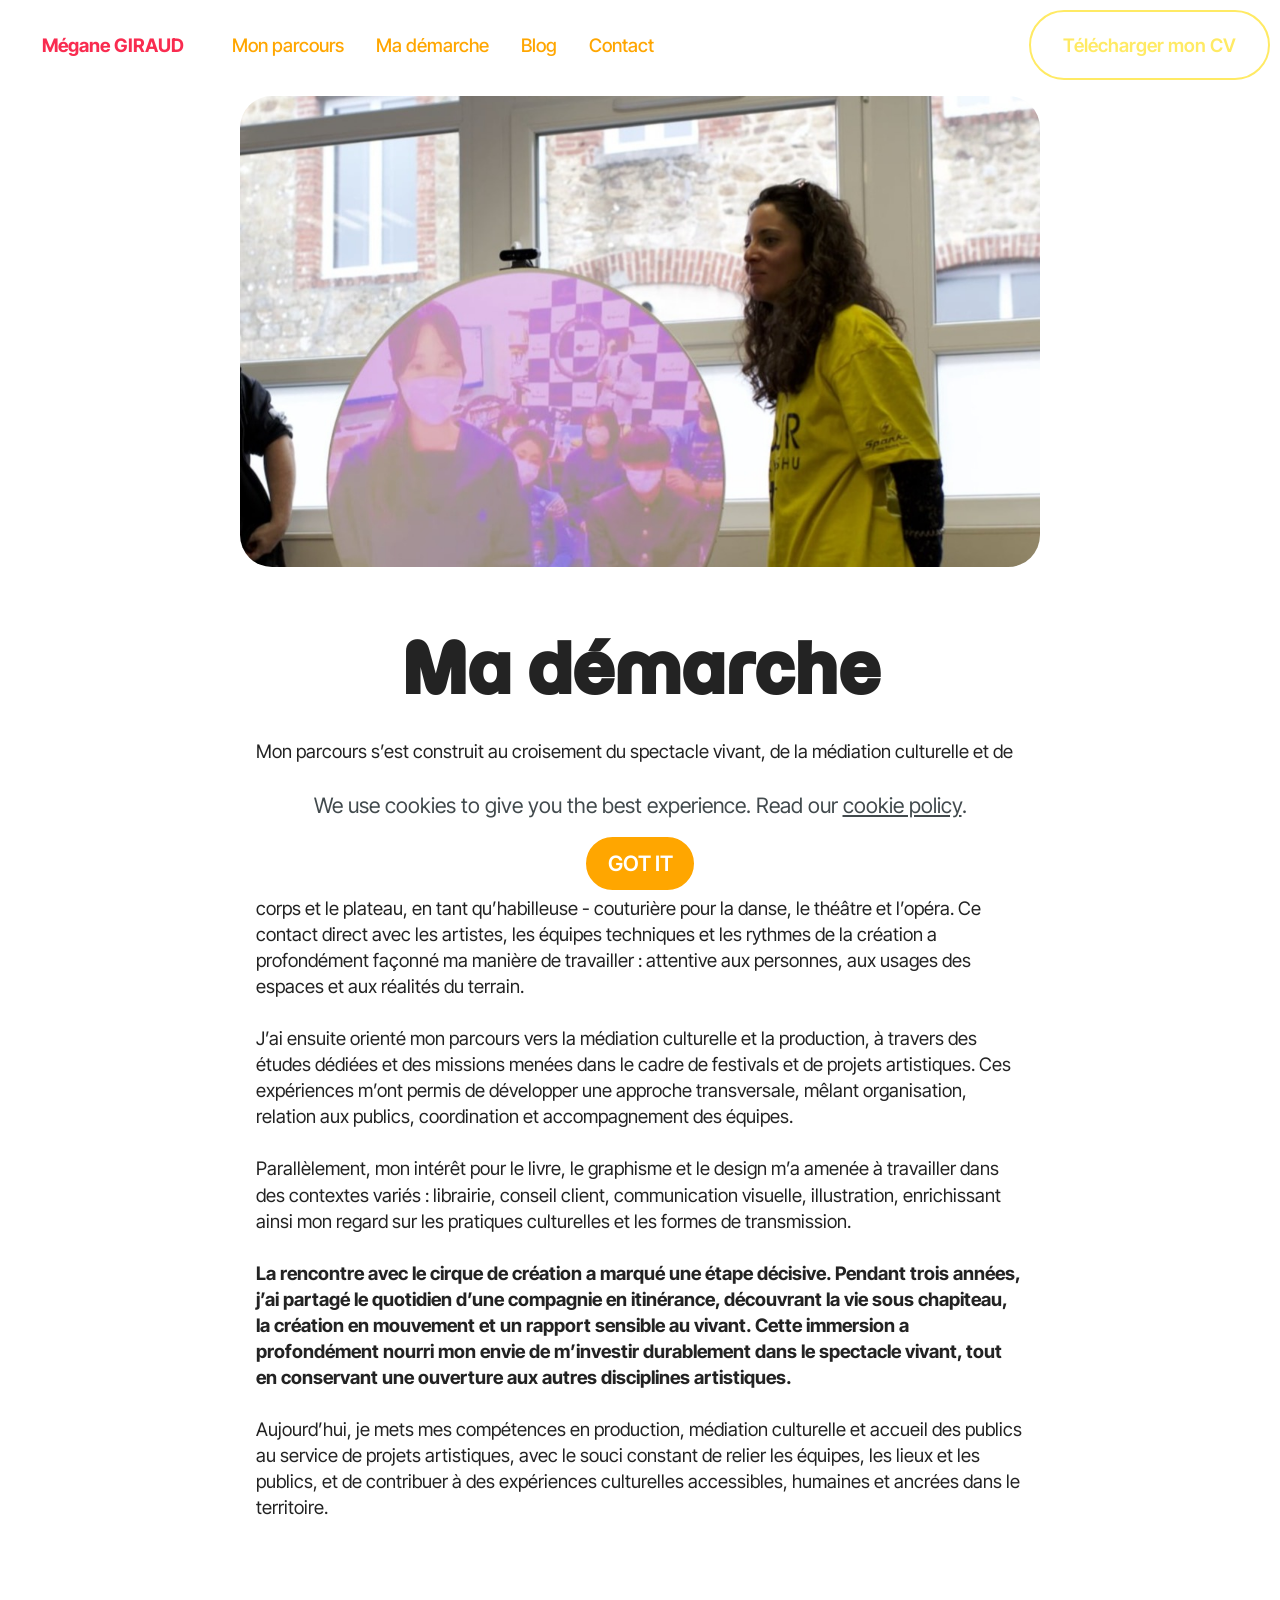
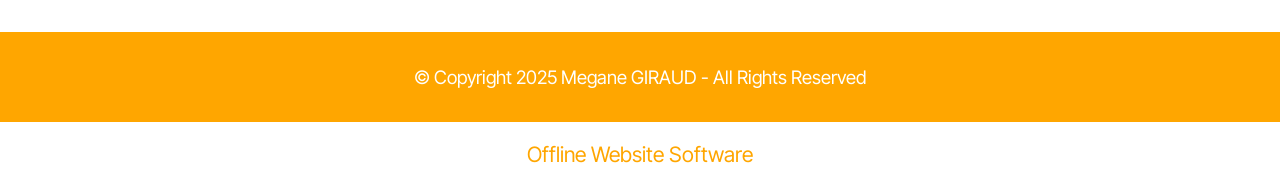
==== page1.html @ 99cd446e "create github pages" ====
<!DOCTYPE html>
<html  >
<head>
  <!-- Site made with Mobirise Website Builder v5.9.17, https://mobirise.com -->
  <meta charset="UTF-8">
  <meta http-equiv="X-UA-Compatible" content="IE=edge">
  <meta name="generator" content="Mobirise v5.9.17, mobirise.com">
  <meta name="viewport" content="width=device-width, initial-scale=1, minimum-scale=1">
  <link rel="shortcut icon" href="assets/images/novacosmic-logo-128x128-1.png" type="image/x-icon">
  <meta name="description" content="">
  
  
  <title>Ma demarche</title>
  <link rel="stylesheet" href="assets/web/assets/mobirise-icons2/mobirise2.css">
  <link rel="stylesheet" href="assets/bootstrap/css/bootstrap.min.css">
  <link rel="stylesheet" href="assets/bootstrap/css/bootstrap-grid.min.css">
  <link rel="stylesheet" href="assets/bootstrap/css/bootstrap-reboot.min.css">
  <link rel="stylesheet" href="assets/web/assets/gdpr-plugin/gdpr-styles.css">
  <link rel="stylesheet" href="assets/dropdown/css/style.css">
  <link rel="stylesheet" href="assets/theme/css/style.css">
  <link rel="preload" href="https://fonts.googleapis.com/css?family=Momo+Trust+Display:400&display=swap" as="style" onload="this.onload=null;this.rel='stylesheet'">
  <noscript><link rel="stylesheet" href="https://fonts.googleapis.com/css?family=Momo+Trust+Display:400&display=swap"></noscript>
  <link rel="preload" href="https://fonts.googleapis.com/css?family=Inter+Tight:100,200,300,400,500,600,700,800,900,100i,200i,300i,400i,500i,600i,700i,800i,900i&display=swap" as="style" onload="this.onload=null;this.rel='stylesheet'">
  <noscript><link rel="stylesheet" href="https://fonts.googleapis.com/css?family=Inter+Tight:100,200,300,400,500,600,700,800,900,100i,200i,300i,400i,500i,600i,700i,800i,900i&display=swap"></noscript>
  <link rel="preload" as="style" href="assets/mobirise/css/mbr-additional.css?v=e0bAM3"><link rel="stylesheet" href="assets/mobirise/css/mbr-additional.css?v=e0bAM3" type="text/css">

  
  
  
</head>
<body>
  
  <section data-bs-version="5.1" class="menu menu6 cid-v8RflWAhes" once="menu" id="menu06-1k">
	

	<nav class="navbar navbar-dropdown opacityScroll navbar-fixed-top navbar-expand-lg">
		<div class="container">
			<div class="navbar-brand">
				
				<span class="navbar-caption-wrap"><a class="navbar-caption text-secondary text-primary display-4" href="index.html">Mégane GIRAUD</a></span>
			</div>
			<button class="navbar-toggler" type="button" data-toggle="collapse" data-bs-toggle="collapse" data-target="#navbarSupportedContent" data-bs-target="#navbarSupportedContent" aria-controls="navbarNavAltMarkup" aria-expanded="false" aria-label="Toggle navigation">
				<div class="hamburger">
					<span></span>
					<span></span>
					<span></span>
					<span></span>
				</div>
			</button>
			<div class="collapse navbar-collapse opacityScroll" id="navbarSupportedContent">
				<ul class="navbar-nav nav-dropdown" data-app-modern-menu="true"><li class="nav-item"><a class="nav-link link text-primary display-4" href="page2.html">Mon parcours</a></li>
					<li class="nav-item">
						<a class="nav-link link text-primary display-4" href="page1.html" aria-expanded="false">Ma démarche</a>
					</li><li class="nav-item"><a class="nav-link link text-primary display-4" href="page4.html">Blog</a></li>
					<li class="nav-item">
						<a class="nav-link link text-primary display-4" href="index.html#form02-1c">Contact</a>
					</li></ul>
				
				<div class="navbar-buttons mbr-section-btn"><a class="btn btn-danger-outline display-4" href="assets/files/GIRAUD_MEGANE_CV-_.pdf" target="_blank">Télécharger mon CV</a></div>
			</div>
		</div>
	</nav>
</section>

<section data-bs-version="5.1" class="header16 cid-v8R9LqBxb2" id="header16-1f">
  

  
  

  <div class="text-center container">
    <div class="row justify-content-center mb-4">
      <div class="col-12 col-lg-8">
        <div class="image-wrap">
          <img src="assets/images/pmm-5824-2000x1333.jpeg" alt="Mobirise Website Builder">
        </div>
      </div>
    </div>
    <div class="row justify-content-center">
      <div class="col-md-12 content-head">
        <h1 class="mbr-section-title mbr-fonts-style mt-4 display-1"><strong>Ma démarche</strong></h1>
        <p class="mbr-text mbr-fonts-style mt-4 display-4">Mon parcours s’est construit au croisement du spectacle vivant, de la médiation culturelle et de la gestion de projets. Si j’ai acquis une expérience solide dans des contextes administratifs et institutionnels en dehors du champ artistique, ces expériences n’ont fait que renforcer ma capacité à appréhender les projets culturels de manière globale, structurée et concrète.<br><br>Mes premières expériences professionnelles se sont ancrées dans le spectacle vivant par le corps et le plateau, en tant qu’habilleuse - couturière pour la danse, le théâtre et l’opéra. Ce contact direct avec les artistes, les équipes techniques et les rythmes de la création a profondément façonné ma manière de travailler : attentive aux personnes, aux usages des espaces et aux réalités du terrain.<br><br>J’ai ensuite orienté mon parcours vers la médiation culturelle et la production, à travers des études dédiées et des missions menées dans le cadre de festivals et de projets artistiques. Ces expériences m’ont permis de développer une approche transversale, mêlant organisation, relation aux publics, coordination et accompagnement des équipes.<br><br>Parallèlement, mon intérêt pour le livre, le graphisme et le design m’a amenée à travailler dans des contextes variés : librairie, conseil client, communication visuelle, illustration, enrichissant ainsi mon regard sur les pratiques culturelles et les formes de transmission.<br><br><strong>La rencontre avec le cirque de création a marqué une étape décisive. Pendant trois années, j’ai partagé le quotidien d’une compagnie en itinérance, découvrant la vie sous chapiteau, la création en mouvement et un rapport sensible au vivant. Cette immersion a profondément nourri mon envie de m’investir durablement dans le spectacle vivant, tout en conservant une ouverture aux autres disciplines artistiques.<br></strong><br>Aujourd’hui, je mets mes compétences en production, médiation culturelle et accueil des publics au service de projets artistiques, avec le souci constant de relier les équipes, les lieux et les publics, et de contribuer à des expériences culturelles accessibles, humaines et ancrées dans le territoire.</p>
        
      </div>
    </div>
  </div>
</section>

<section data-bs-version="5.1" class="footer4 cid-v8Rfif6iIU" once="footers" id="footer04-1j">

    

    

    <div class="container">
        <div class="media-container-row align-center mbr-white">
            <div class="col-12">
                <p class="mbr-text mb-0 mbr-fonts-style display-4">
                    © Copyright 2025 Megane GIRAUD - All Rights Reserved
                </p>
            </div>
        </div>
    </div>
</section><section class="display-7" style="padding: 0;align-items: center;justify-content: center;flex-wrap: wrap;    align-content: center;display: flex;position: relative;height: 4rem;"><a href="https://mobiri.se/152356" style="flex: 1 1;height: 4rem;position: absolute;width: 100%;z-index: 1;"><img alt="" style="height: 4rem;" src="[data-uri]"></a><p style="margin: 0;text-align: center;" class="display-7">&#8204;</p><a style="z-index:1" href="https://mobirise.com/offline-website-builder.html">Offline Website Software</a></section><script src="assets/bootstrap/js/bootstrap.bundle.min.js"></script>  <script src="assets/web/assets/cookies-alert-plugin/cookies-alert-core.js"></script>  <script src="assets/web/assets/cookies-alert-plugin/cookies-alert-script.js"></script>  <script src="assets/smoothscroll/smooth-scroll.js"></script>  <script src="assets/ytplayer/index.js"></script>  <script src="assets/dropdown/js/navbar-dropdown.js"></script>  <script src="assets/theme/js/script.js"></script>  
  
  
<input name="cookieData" type="hidden" data-cookie-cookiesAlertType='false' data-cookie-customDialogSelector='null' data-cookie-colorText='#424a4d' data-cookie-colorBg='rgb(255, 255, 255)' data-cookie-opacityOverlay='0' data-cookie-bgOpacity='100' data-cookie-textButton='GOT IT' data-cookie-rejectText='REJECT' data-cookie-colorButton='#ffa600' data-cookie-rejectColor='#ffffff' data-cookie-colorLink='#424a4d' data-cookie-underlineLink='true' data-cookie-text="We use cookies to give you the best experience. Read our <a href='privacy.html'>cookie policy</a>.">
  </body>
</html>
---- assets/web/assets/mobirise-icons2/mobirise2.css ----
@font-face {
  font-family: 'Moririse2';
  font-display: swap;
  src:  url('mobirise2.eot?f2bix4');
  src:  url('mobirise2.eot?f2bix4#iefix') format('embedded-opentype'),
    url('mobirise2.ttf?f2bix4') format('truetype'),
    url('mobirise2.woff?f2bix4') format('woff'),
    url('mobirise2.svg?f2bix4#mobirise2') format('svg');
  font-weight: normal;
  font-style: normal;
}

[class^="mobi-"], [class*=" mobi-"] {
  /* use !important to prevent issues with browser extensions that change fonts */
  font-family: 'Moririse2' !important;
  speak: none;
  font-style: normal;
  font-weight: normal;
  font-variant: normal;
  text-transform: none;
  line-height: 1;

  /* Better Font Rendering =========== */
  -webkit-font-smoothing: antialiased;
  -moz-osx-font-smoothing: grayscale;
}

.mobi-mbri-add-submenu:before {
  content: "\e900";
}
.mobi-mbri-alert:before {
  content: "\e901";
}
.mobi-mbri-align-center:before {
  content: "\e902";
}
.mobi-mbri-align-justify:before {
  content: "\e903";
}
.mobi-mbri-align-left:before {
  content: "\e904";
}
.mobi-mbri-align-right:before {
  content: "\e905";
}
.mobi-mbri-android:before {
  content: "\e906";
}
.mobi-mbri-apple:before {
  content: "\e907";
}
.mobi-mbri-arrow-down:before {
  content: "\e908";
}
.mobi-mbri-arrow-next:before {
  content: "\e909";
}
.mobi-mbri-arrow-prev:before {
  content: "\e90a";
}
.mobi-mbri-arrow-up:before {
  content: "\e90b";
}
.mobi-mbri-bold:before {
  content: "\e90c";
}
.mobi-mbri-bookmark:before {
  content: "\e90d";
}
.mobi-mbri-bootstrap:before {
  content: "\e90e";
}
.mobi-mbri-briefcase:before {
  content: "\e90f";
}
.mobi-mbri-browse:before {
  content: "\e910";
}
.mobi-mbri-bulleted-list:before {
  content: "\e911";
}
.mobi-mbri-calendar:before {
  content: "\e912";
}
.mobi-mbri-camera:before {
  content: "\e913";
}
.mobi-mbri-cart-add:before {
  content: "\e914";
}
.mobi-mbri-cart-full:before {
  content: "\e915";
}
.mobi-mbri-cash:before {
  content: "\e916";
}
.mobi-mbri-change-style:before {
  content: "\e917";
}
.mobi-mbri-chat:before {
  content: "\e918";
}
.mobi-mbri-clock:before {
  content: "\e919";
}
.mobi-mbri-close:before {
  content: "\e91a";
}
.mobi-mbri-cloud:before {
  content: "\e91b";
}
.mobi-mbri-code:before {
  content: "\e91c";
}
.mobi-mbri-contact-form:before {
  content: "\e91d";
}
.mobi-mbri-credit-card:before {
  content: "\e91e";
}
.mobi-mbri-cursor-click:before {
  content: "\e91f";
}
.mobi-mbri-cust-feedback:before {
  content: "\e920";
}
.mobi-mbri-database:before {
  content: "\e921";
}
.mobi-mbri-delivery:before {
  content: "\e922";
}
.mobi-mbri-desktop:before {
  content: "\e923";
}
.mobi-mbri-devices:before {
  content: "\e924";
}
.mobi-mbri-down:before {
  content: "\e925";
}
.mobi-mbri-download-2:before {
  content: "\e926";
}
.mobi-mbri-download:before {
  content: "\e927";
}
.mobi-mbri-drag-n-drop-2:before {
  content: "\e928";
}
.mobi-mbri-drag-n-drop:before {
  content: "\e929";
}
.mobi-mbri-edit-2:before {
  content: "\e92a";
}
.mobi-mbri-edit:before {
  content: "\e92b";
}
.mobi-mbri-error:before {
  content: "\e92c";
}
.mobi-mbri-extension:before {
  content: "\e92d";
}
.mobi-mbri-features:before {
  content: "\e92e";
}
.mobi-mbri-file:before {
  content: "\e92f";
}
.mobi-mbri-flag:before {
  content: "\e930";
}
.mobi-mbri-folder:before {
  content: "\e931";
}
.mobi-mbri-gift:before {
  content: "\e932";
}
.mobi-mbri-github:before {
  content: "\e933";
}
.mobi-mbri-globe-2:before {
  content: "\e934";
}
.mobi-mbri-globe:before {
  content: "\e935";
}
.mobi-mbri-growing-chart:before {
  content: "\e936";
}
.mobi-mbri-hearth:before {
  content: "\e937";
}
.mobi-mbri-help:before {
  content: "\e938";
}
.mobi-mbri-home:before {
  content: "\e939";
}
.mobi-mbri-hot-cup:before {
  content: "\e93a";
}
.mobi-mbri-idea:before {
  content: "\e93b";
}
.mobi-mbri-image-gallery:before {
  content: "\e93c";
}
.mobi-mbri-image-slider:before {
  content: "\e93d";
}
.mobi-mbri-info:before {
  content: "\e93e";
}
.mobi-mbri-italic:before {
  content: "\e93f";
}
.mobi-mbri-key:before {
  content: "\e940";
}
.mobi-mbri-laptop:before {
  content: "\e941";
}
.mobi-mbri-layers:before {
  content: "\e942";
}
.mobi-mbri-left-right:before {
  content: "\e943";
}
.mobi-mbri-left:before {
  content: "\e944";
}
.mobi-mbri-letter:before {
  content: "\e945";
}
.mobi-mbri-like:before {
  content: "\e946";
}
.mobi-mbri-link:before {
  content: "\e947";
}
.mobi-mbri-lock:before {
  content: "\e948";
}
.mobi-mbri-login:before {
  content: "\e949";
}
.mobi-mbri-logout:before {
  content: "\e94a";
}
.mobi-mbri-magic-stick:before {
  content: "\e94b";
}
.mobi-mbri-map-pin:before {
  content: "\e94c";
}
.mobi-mbri-menu:before {
  content: "\e94d";
}
.mobi-mbri-mobile-2:before {
  content: "\e94e";
}
.mobi-mbri-mobile-horizontal:before {
  content: "\e94f";
}
.mobi-mbri-mobile:before {
  content: "\e950";
}
.mobi-mbri-mobirise:before {
  content: "\e951";
}
.mobi-mbri-more-horizontal:before {
  content: "\e952";
}
.mobi-mbri-more-vertical:before {
  content: "\e953";
}
.mobi-mbri-music:before {
  content: "\e954";
}
.mobi-mbri-new-file:before {
  content: "\e955";
}
.mobi-mbri-numbered-list:before {
  content: "\e956";
}
.mobi-mbri-opened-folder:before {
  content: "\e957";
}
.mobi-mbri-pages:before {
  content: "\e958";
}
.mobi-mbri-paper-plane:before {
  content: "\e959";
}
.mobi-mbri-paperclip:before {
  content: "\e95a";
}
.mobi-mbri-phone:before {
  content: "\e95b";
}
.mobi-mbri-photo:before {
  content: "\e95c";
}
.mobi-mbri-photos:before {
  content: "\e95d";
}
.mobi-mbri-pin:before {
  content: "\e95e";
}
.mobi-mbri-play:before {
  content: "\e95f";
}
.mobi-mbri-plus:before {
  content: "\e960";
}
.mobi-mbri-preview:before {
  content: "\e961";
}
.mobi-mbri-print:before {
  content: "\e962";
}
.mobi-mbri-protect:before {
  content: "\e963";
}
.mobi-mbri-question:before {
  content: "\e964";
}
.mobi-mbri-quote-left:before {
  content: "\e965";
}
.mobi-mbri-quote-right:before {
  content: "\e966";
}
.mobi-mbri-redo:before {
  content: "\e967";
}
.mobi-mbri-refresh:before {
  content: "\e968";
}
.mobi-mbri-responsive-2:before {
  content: "\e969";
}
.mobi-mbri-responsive:before {
  content: "\e96a";
}
.mobi-mbri-right:before {
  content: "\e96b";
}
.mobi-mbri-rocket:before {
  content: "\e96c";
}
.mobi-mbri-sad-face:before {
  content: "\e96d";
}
.mobi-mbri-sale:before {
  content: "\e96e";
}
.mobi-mbri-save:before {
  content: "\e96f";
}
.mobi-mbri-search:before {
  content: "\e970";
}
.mobi-mbri-setting-2:before {
  content: "\e971";
}
.mobi-mbri-setting-3:before {
  content: "\e972";
}
.mobi-mbri-setting:before {
  content: "\e973";
}
.mobi-mbri-share:before {
  content: "\e974";
}
.mobi-mbri-shopping-bag:before {
  content: "\e975";
}
.mobi-mbri-shopping-basket:before {
  content: "\e976";
}
.mobi-mbri-shopping-cart:before {
  content: "\e977";
}
.mobi-mbri-sites:before {
  content: "\e978";
}
.mobi-mbri-smile-face:before {
  content: "\e979";
}
.mobi-mbri-speed:before {
  content: "\e97a";
}
.mobi-mbri-star:before {
  content: "\e97b";
}
.mobi-mbri-success:before {
  content: "\e97c";
}
.mobi-mbri-sun:before {
  content: "\e97d";
}
.mobi-mbri-sun2:before {
  content: "\e97e";
}
.mobi-mbri-tablet-vertical:before {
  content: "\e97f";
}
.mobi-mbri-tablet:before {
  content: "\e980";
}
.mobi-mbri-target:before {
  content: "\e981";
}
.mobi-mbri-timer:before {
  content: "\e982";
}
.mobi-mbri-to-ftp:before {
  content: "\e983";
}
.mobi-mbri-to-local-drive:before {
  content: "\e984";
}
.mobi-mbri-touch-swipe:before {
  content: "\e985";
}
.mobi-mbri-touch:before {
  content: "\e986";
}
.mobi-mbri-trash:before {
  content: "\e987";
}
.mobi-mbri-underline:before {
  content: "\e988";
}
.mobi-mbri-undo:before {
  content: "\e989";
}
.mobi-mbri-unlink:before {
  content: "\e98a";
}
.mobi-mbri-unlock:before {
  content: "\e98b";
}
.mobi-mbri-up-down:before {
  content: "\e98c";
}
.mobi-mbri-up:before {
  content: "\e98d";
}
.mobi-mbri-update:before {
  content: "\e98e";
}
.mobi-mbri-upload-2:before {
  content: "\e98f";
}
.mobi-mbri-upload:before {
  content: "\e990";
}
.mobi-mbri-user-2:before {
  content: "\e991";
}
.mobi-mbri-user:before {
  content: "\e992";
}
.mobi-mbri-users:before {
  content: "\e993";
}
.mobi-mbri-video-play:before {
  content: "\e994";
}
.mobi-mbri-video:before {
  content: "\e995";
}
.mobi-mbri-watch:before {
  content: "\e996";
}
.mobi-mbri-website-theme-2:before {
  content: "\e997";
}
.mobi-mbri-website-theme:before {
  content: "\e998";
}
.mobi-mbri-wifi:before {
  content: "\e999";
}
.mobi-mbri-windows:before {
  content: "\e99a";
}
.mobi-mbri-zoom-in:before {
  content: "\e99b";
}
.mobi-mbri-zoom-out:before {
  content: "\e99c";
}
---- assets/web/assets/gdpr-plugin/gdpr-styles.css ----
.gdpr-block {
    padding: 10px;
    font-size: 14px;
    display: block;
    width: 100%;
    text-align: center;
}
.gdpr-block.covert {
	display: none;
}
.textGDPR {
    position: relative;
}
.gdpr-block label span.textGDPR input[name='gdpr']{
    width: 15px;
    height: 15px;
    margin: 0;
    position: absolute;
    top: 3px;
    left: -20px;
}
.gdpr-block label {
    color: #a7a7a7;
    vertical-align: middle;
    user-select: none;
    margin-bottom: 0;
}
---- assets/dropdown/css/style.css ----
.navbar-dropdown {
  left: 0;
  padding: 0;
  position: absolute;
  right: 0;
  top: 0;
  transition: all 0.45s ease;
  z-index: 1030;
  background: #282828; }
  .navbar-dropdown .navbar-logo {
    margin-right: 0.8rem;
    transition: margin 0.3s ease-in-out;
    vertical-align: middle; }
    .navbar-dropdown .navbar-logo img {
      height: 3.125rem;
      transition: all 0.3s ease-in-out; }
    .navbar-dropdown .navbar-logo.mbr-iconfont {
      font-size: 3.125rem;
      line-height: 3.125rem; }
  .navbar-dropdown .navbar-caption {
    font-weight: 700;
    white-space: normal;
    vertical-align: -4px;
    line-height: 3.125rem !important; }
    .navbar-dropdown .navbar-caption, .navbar-dropdown .navbar-caption:hover {
      color: inherit;
      text-decoration: none; }
  .navbar-dropdown .mbr-iconfont + .navbar-caption {
    vertical-align: -1px; }
  .navbar-dropdown.navbar-fixed-top {
    position: fixed; }
  .navbar-dropdown .navbar-brand span {
    vertical-align: -4px; }
  .navbar-dropdown.bg-color.transparent {
    background: none; }
  .navbar-dropdown.navbar-short .navbar-brand {
    padding: 0.625rem 0; }
    .navbar-dropdown.navbar-short .navbar-brand span {
      vertical-align: -1px; }
  .navbar-dropdown.navbar-short .navbar-caption {
    line-height: 2.375rem !important;
    vertical-align: -2px; }
  .navbar-dropdown.navbar-short .navbar-logo {
    margin-right: 0.5rem; }
    .navbar-dropdown.navbar-short .navbar-logo img {
      height: 2.375rem; }
    .navbar-dropdown.navbar-short .navbar-logo.mbr-iconfont {
      font-size: 2.375rem;
      line-height: 2.375rem; }
  .navbar-dropdown.navbar-short .mbr-table-cell {
    height: 3.625rem; }
  .navbar-dropdown .navbar-close {
    left: 0.6875rem;
    position: fixed;
    top: 0.75rem;
    z-index: 1000; }
  .navbar-dropdown .hamburger-icon {
    content: "";
    display: inline-block;
    vertical-align: middle;
    width: 16px;
    -webkit-box-shadow: 0 -6px 0 1px #282828,0 0 0 1px #282828,0 6px 0 1px #282828;
    -moz-box-shadow: 0 -6px 0 1px #282828,0 0 0 1px #282828,0 6px 0 1px #282828;
    box-shadow: 0 -6px 0 1px #282828,0 0 0 1px #282828,0 6px 0 1px #282828; }

.dropdown-menu .dropdown-toggle[data-toggle="dropdown-submenu"]::after {
  border-bottom: 0.35em solid transparent;
  border-left: 0.35em solid;
  border-right: 0;
  border-top: 0.35em solid transparent;
  margin-left: 0.3rem; }

.dropdown-menu .dropdown-item:focus {
  outline: 0; }

.nav-dropdown {
  font-size: 0.75rem;
  font-weight: 500;
  height: auto !important; }
  .nav-dropdown .nav-btn {
    padding-left: 1rem; }
  .nav-dropdown .link {
    margin: .667em 1.667em;
    font-weight: 500;
    padding: 0;
    transition: color .2s ease-in-out; }
    .nav-dropdown .link.dropdown-toggle {
      margin-right: 2.583em; }
      .nav-dropdown .link.dropdown-toggle::after {
        margin-left: .25rem;
        border-top: 0.35em solid;
        border-right: 0.35em solid transparent;
        border-left: 0.35em solid transparent;
        border-bottom: 0; }
      .nav-dropdown .link.dropdown-toggle[aria-expanded="true"] {
        margin: 0;
        padding: 0.667em 3.263em  0.667em 1.667em; }
  .nav-dropdown .link::after,
  .nav-dropdown .dropdown-item::after {
    color: inherit; }
  .nav-dropdown .btn {
    font-size: 0.75rem;
    font-weight: 700;
    letter-spacing: 0;
    margin-bottom: 0;
    padding-left: 1.25rem;
    padding-right: 1.25rem; }
  .nav-dropdown .dropdown-menu {
    border-radius: 0;
    border: 0;
    left: 0;
    margin: 0;
    padding-bottom: 1.25rem;
    padding-top: 1.25rem;
    position: relative; }
  .nav-dropdown .dropdown-submenu {
    margin-left: 0.125rem;
    top: 0; }
  .nav-dropdown .dropdown-item {
    font-weight: 500;
    line-height: 2;
    padding: 0.3846em 4.615em 0.3846em 1.5385em;
    position: relative;
    transition: color .2s ease-in-out, background-color .2s ease-in-out; }
    .nav-dropdown .dropdown-item::after {
      margin-top: -0.3077em;
      position: absolute;
      right: 1.1538em;
      top: 50%; }
    .nav-dropdown .dropdown-item:focus, .nav-dropdown .dropdown-item:hover {
      background: none; }

@media (max-width: 767px) {
  .nav-dropdown.navbar-toggleable-sm {
    bottom: 0;
    display: none;
    left: 0;
    overflow-x: hidden;
    position: fixed;
    top: 0;
    transform: translateX(-100%);
    -ms-transform: translateX(-100%);
    -webkit-transform: translateX(-100%);
    width: 18.75rem;
    z-index: 999; } }
.nav-dropdown.navbar-toggleable-xl {
  bottom: 0;
  display: none;
  left: 0;
  overflow-x: hidden;
  position: fixed;
  top: 0;
  transform: translateX(-100%);
  -ms-transform: translateX(-100%);
  -webkit-transform: translateX(-100%);
  width: 18.75rem;
  z-index: 999; }

.nav-dropdown-sm {
  display: block !important;
  overflow-x: hidden;
  overflow: auto;
  padding-top: 3.875rem; }
  .nav-dropdown-sm::after {
    content: "";
    display: block;
    height: 3rem;
    width: 100%; }
  .nav-dropdown-sm.collapse.in ~ .navbar-close {
    display: block !important; }
  .nav-dropdown-sm.collapsing, .nav-dropdown-sm.collapse.in {
    transform: translateX(0);
    -ms-transform: translateX(0);
    -webkit-transform: translateX(0);
    transition: all 0.25s ease-out;
    -webkit-transition: all 0.25s ease-out;
    background: #282828; }
  .nav-dropdown-sm.collapsing[aria-expanded="false"] {
    transform: translateX(-100%);
    -ms-transform: translateX(-100%);
    -webkit-transform: translateX(-100%); }
  .nav-dropdown-sm .nav-item {
    display: block;
    margin-left: 0 !important;
    padding-left: 0; }
  .nav-dropdown-sm .link,
  .nav-dropdown-sm .dropdown-item {
    border-top: 1px dotted rgba(255, 255, 255, 0.1);
    font-size: 0.8125rem;
    line-height: 1.6;
    margin: 0 !important;
    padding: 0.875rem 2.4rem 0.875rem 1.5625rem !important;
    position: relative;
    white-space: normal; }
    .nav-dropdown-sm .link:focus, .nav-dropdown-sm .link:hover,
    .nav-dropdown-sm .dropdown-item:focus,
    .nav-dropdown-sm .dropdown-item:hover {
      background: rgba(0, 0, 0, 0.2) !important;
      color: #c0a375; }
  .nav-dropdown-sm .nav-btn {
    position: relative;
    padding: 1.5625rem 1.5625rem 0 1.5625rem; }
    .nav-dropdown-sm .nav-btn::before {
      border-top: 1px dotted rgba(255, 255, 255, 0.1);
      content: "";
      left: 0;
      position: absolute;
      top: 0;
      width: 100%; }
    .nav-dropdown-sm .nav-btn + .nav-btn {
      padding-top: 0.625rem; }
      .nav-dropdown-sm .nav-btn + .nav-btn::before {
        display: none; }
  .nav-dropdown-sm .btn {
    padding: 0.625rem 0; }
  .nav-dropdown-sm .dropdown-toggle[data-toggle="dropdown-submenu"]::after {
    margin-left: .25rem;
    border-top: 0.35em solid;
    border-right: 0.35em solid transparent;
    border-left: 0.35em solid transparent;
    border-bottom: 0; }
  .nav-dropdown-sm .dropdown-toggle[data-toggle="dropdown-submenu"][aria-expanded="true"]::after {
    border-top: 0;
    border-right: 0.35em solid transparent;
    border-left: 0.35em solid transparent;
    border-bottom: 0.35em solid; }
  .nav-dropdown-sm .dropdown-menu {
    margin: 0;
    padding: 0;
    position: relative;
    top: 0;
    left: 0;
    width: 100%;
    border: 0;
    float: none;
    border-radius: 0;
    background: none; }
  .nav-dropdown-sm .dropdown-submenu {
    left: 100%;
    margin-left: 0.125rem;
    margin-top: -1.25rem;
    top: 0; }

.navbar-toggleable-sm .nav-dropdown .dropdown-menu {
  position: absolute; }

.navbar-toggleable-sm .nav-dropdown .dropdown-submenu {
  left: 100%;
  margin-left: 0.125rem;
  margin-top: -1.25rem;
  top: 0; }

.navbar-toggleable-sm.opened .nav-dropdown .dropdown-menu {
  position: relative; }

.navbar-toggleable-sm.opened .nav-dropdown .dropdown-submenu {
  left: 0;
  margin-left: 00rem;
  margin-top: 0rem;
  top: 0; }

.is-builder .nav-dropdown.collapsing {
  transition: none !important; }
---- assets/theme/css/style.css ----
@charset "UTF-8";
section {
  background-color: #ffffff;
}

body {
  font-style: normal;
  line-height: 1.5;
  font-weight: 400;
  color: #232323;
  position: relative;
}

button {
  background-color: transparent;
  border-color: transparent;
}

.embla__button,
.carousel-control {
  background-color: #edefea !important;
  opacity: 0.8 !important;
  color: #464845 !important;
  border-color: #edefea !important;
}

.carousel .close,
.modalWindow .close {
  background-color: #edefea !important;
  color: #464845 !important;
  border-color: #edefea !important;
  opacity: 0.8 !important;
}

.carousel .close:hover,
.modalWindow .close:hover {
  opacity: 1 !important;
}

.carousel-indicators li {
  background-color: #edefea !important;
  border: 2px solid #464845 !important;
}

.carousel-indicators li:hover,
.carousel-indicators li:active {
  opacity: 0.8 !important;
}

.embla__button:hover,
.carousel-control:hover {
  background-color: #edefea !important;
  opacity: 1 !important;
}

.modalWindow-video-container {
  height: 80%;
}

section,
.container,
.container-fluid {
  position: relative;
  word-wrap: break-word;
}

a.mbr-iconfont:hover {
  text-decoration: none;
}

.article .lead p,
.article .lead ul,
.article .lead ol,
.article .lead pre,
.article .lead blockquote {
  margin-bottom: 0;
}

a {
  font-style: normal;
  font-weight: 400;
  cursor: pointer;
}
a, a:hover {
  text-decoration: none;
}

.mbr-section-title {
  font-style: normal;
  line-height: 1.3;
}

.mbr-section-subtitle {
  line-height: 1.3;
}

.mbr-text {
  font-style: normal;
  line-height: 1.7;
}

h1,
h2,
h3,
h4,
h5,
h6,
.display-1,
.display-2,
.display-4,
.display-5,
.display-7,
span,
p,
a {
  line-height: 1;
  word-break: break-word;
  word-wrap: break-word;
  font-weight: 400;
}

b,
strong {
  font-weight: bold;
}

input:-webkit-autofill, input:-webkit-autofill:hover, input:-webkit-autofill:focus, input:-webkit-autofill:active {
  transition-delay: 9999s;
  -webkit-transition-property: background-color, color;
  transition-property: background-color, color;
}

textarea[type=hidden] {
  display: none;
}

section {
  background-position: 50% 50%;
  background-repeat: no-repeat;
  background-size: cover;
}
section .mbr-background-video,
section .mbr-background-video-preview {
  position: absolute;
  bottom: 0;
  left: 0;
  right: 0;
  top: 0;
}

.hidden {
  visibility: hidden;
}

.mbr-z-index20 {
  z-index: 20;
}

/*! Base colors */
.mbr-white {
  color: #ffffff;
}

.mbr-black {
  color: #111111;
}

.mbr-bg-white {
  background-color: #ffffff;
}

.mbr-bg-black {
  background-color: #000000;
}

/*! Text-aligns */
.align-left {
  text-align: left;
}

.align-center {
  text-align: center;
}

.align-right {
  text-align: right;
}

/*! Font-weight  */
.mbr-light {
  font-weight: 300;
}

.mbr-regular {
  font-weight: 400;
}

.mbr-semibold {
  font-weight: 500;
}

.mbr-bold {
  font-weight: 700;
}

/*! Media  */
.media-content {
  flex-basis: 100%;
}

.media-container-row {
  display: flex;
  flex-direction: row;
  flex-wrap: wrap;
  justify-content: center;
  align-content: center;
  align-items: start;
}
.media-container-row .media-size-item {
  width: 400px;
}

.media-container-column {
  display: flex;
  flex-direction: column;
  flex-wrap: wrap;
  justify-content: center;
  align-content: center;
  align-items: stretch;
}
.media-container-column > * {
  width: 100%;
}

@media (min-width: 992px) {
  .media-container-row {
    flex-wrap: nowrap;
  }
}
figure {
  margin-bottom: 0;
  overflow: hidden;
}

figure[mbr-media-size] {
  transition: width 0.1s;
}

img,
iframe {
  display: block;
  width: 100%;
}

.card {
  background-color: transparent;
  border: none;
}

.card-box {
  width: 100%;
}

.card-img {
  text-align: center;
  flex-shrink: 0;
  -webkit-flex-shrink: 0;
}

.media {
  max-width: 100%;
  margin: 0 auto;
}

.mbr-figure {
  align-self: center;
}

.media-container > div {
  max-width: 100%;
}

.mbr-figure img,
.card-img img {
  width: 100%;
}

@media (max-width: 991px) {
  .media-size-item {
    width: auto !important;
  }
  .media {
    width: auto;
  }
  .mbr-figure {
    width: 100% !important;
  }
}
/*! Buttons */
.mbr-section-btn {
  margin-left: -0.6rem;
  margin-right: -0.6rem;
  font-size: 0;
}

.btn {
  font-weight: 600;
  border-width: 1px;
  font-style: normal;
  margin: 0.6rem 0.6rem;
  white-space: normal;
  transition: all 0.2s ease-in-out;
  display: inline-flex;
  align-items: center;
  justify-content: center;
  word-break: break-word;
}

.btn-sm {
  font-weight: 600;
  letter-spacing: 0px;
  transition: all 0.3s ease-in-out;
}

.btn-md {
  font-weight: 600;
  letter-spacing: 0px;
  transition: all 0.3s ease-in-out;
}

.btn-lg {
  font-weight: 600;
  letter-spacing: 0px;
  transition: all 0.3s ease-in-out;
}

.btn-form {
  margin: 0;
}
.btn-form:hover {
  cursor: pointer;
}

nav .mbr-section-btn {
  margin-left: 0rem;
  margin-right: 0rem;
}

/*! Btn icon margin */
.btn .mbr-iconfont,
.btn.btn-sm .mbr-iconfont {
  order: 1;
  cursor: pointer;
  margin-left: 0.5rem;
  vertical-align: sub;
}

.btn.btn-md .mbr-iconfont,
.btn.btn-md .mbr-iconfont {
  margin-left: 0.8rem;
}

.mbr-regular {
  font-weight: 400;
}

.mbr-semibold {
  font-weight: 500;
}

.mbr-bold {
  font-weight: 700;
}

[type=submit] {
  -webkit-appearance: none;
}

/*! Full-screen */
.mbr-fullscreen .mbr-overlay {
  min-height: 100vh;
}

.mbr-fullscreen {
  display: flex;
  display: -moz-flex;
  display: -ms-flex;
  display: -o-flex;
  align-items: center;
  min-height: 100vh;
  padding-top: 3rem;
  padding-bottom: 3rem;
}

/*! Map */
.map {
  height: 25rem;
  position: relative;
}
.map iframe {
  width: 100%;
  height: 100%;
}

/*! Scroll to top arrow */
.mbr-arrow-up {
  bottom: 25px;
  right: 90px;
  position: fixed;
  text-align: right;
  z-index: 5000;
  color: #ffffff;
  font-size: 22px;
}

.mbr-arrow-up a {
  background: rgba(0, 0, 0, 0.2);
  border-radius: 50%;
  color: #fff;
  display: inline-block;
  height: 60px;
  width: 60px;
  border: 2px solid #fff;
  outline-style: none !important;
  position: relative;
  text-decoration: none;
  transition: all 0.3s ease-in-out;
  cursor: pointer;
  text-align: center;
}
.mbr-arrow-up a:hover {
  background-color: rgba(0, 0, 0, 0.4);
}
.mbr-arrow-up a i {
  line-height: 60px;
}

.mbr-arrow-up-icon {
  display: block;
  color: #fff;
}

.mbr-arrow-up-icon::before {
  content: "›";
  display: inline-block;
  font-family: serif;
  font-size: 22px;
  line-height: 1;
  font-style: normal;
  position: relative;
  top: 6px;
  left: -4px;
  transform: rotate(-90deg);
}

/*! Arrow Down */
.mbr-arrow {
  position: absolute;
  bottom: 45px;
  left: 50%;
  width: 60px;
  height: 60px;
  cursor: pointer;
  background-color: rgba(80, 80, 80, 0.5);
  border-radius: 50%;
  transform: translateX(-50%);
}
@media (max-width: 767px) {
  .mbr-arrow {
    display: none;
  }
}
.mbr-arrow > a {
  display: inline-block;
  text-decoration: none;
  outline-style: none;
  animation: arrowdown 1.7s ease-in-out infinite;
  color: #ffffff;
}
.mbr-arrow > a > i {
  position: absolute;
  top: -2px;
  left: 15px;
  font-size: 2rem;
}

#scrollToTop a i::before {
  content: "";
  position: absolute;
  display: block;
  border-bottom: 2.5px solid #fff;
  border-left: 2.5px solid #fff;
  width: 27.8%;
  height: 27.8%;
  left: 50%;
  top: 51%;
  transform: translateY(-30%) translateX(-50%) rotate(135deg);
}

@keyframes arrowdown {
  0% {
    transform: translateY(0px);
  }
  50% {
    transform: translateY(-5px);
  }
  100% {
    transform: translateY(0px);
  }
}
@media (max-width: 500px) {
  .mbr-arrow-up {
    left: 0;
    right: 0;
    text-align: center;
  }
}
/*Gradients animation*/
@keyframes gradient-animation {
  from {
    background-position: 0% 100%;
    animation-timing-function: ease-in-out;
  }
  to {
    background-position: 100% 0%;
    animation-timing-function: ease-in-out;
  }
}
.bg-gradient {
  background-size: 200% 200%;
  animation: gradient-animation 5s infinite alternate;
  -webkit-animation: gradient-animation 5s infinite alternate;
}

.menu .navbar-brand {
  display: -webkit-flex;
}
.menu .navbar-brand span {
  display: flex;
  display: -webkit-flex;
}
.menu .navbar-brand .navbar-caption-wrap {
  display: -webkit-flex;
}
.menu .navbar-brand .navbar-logo img {
  display: -webkit-flex;
  width: auto;
}
@media (min-width: 768px) and (max-width: 991px) {
  .menu .navbar-toggleable-sm .navbar-nav {
    display: -ms-flexbox;
  }
}
@media (max-width: 991px) {
  .menu .navbar-collapse {
    max-height: 93.5vh;
  }
  .menu .navbar-collapse.show {
    overflow: auto;
  }
}
@media (min-width: 992px) {
  .menu .navbar-nav.nav-dropdown {
    display: -webkit-flex;
  }
  .menu .navbar-toggleable-sm .navbar-collapse {
    display: -webkit-flex !important;
  }
  .menu .collapsed .navbar-collapse {
    max-height: 93.5vh;
  }
  .menu .collapsed .navbar-collapse.show {
    overflow: auto;
  }
}
@media (max-width: 767px) {
  .menu .navbar-collapse {
    max-height: 80vh;
  }
}

.nav-link .mbr-iconfont {
  margin-right: 0.5rem;
}

.navbar {
  display: -webkit-flex;
  -webkit-flex-wrap: wrap;
  -webkit-align-items: center;
  -webkit-justify-content: space-between;
}

.navbar-collapse {
  -webkit-flex-basis: 100%;
  -webkit-flex-grow: 1;
  -webkit-align-items: center;
}

.nav-dropdown .link {
  padding: 0.667em 1.667em !important;
  margin: 0 !important;
}

.nav {
  display: -webkit-flex;
  -webkit-flex-wrap: wrap;
}

.row {
  display: -webkit-flex;
  -webkit-flex-wrap: wrap;
}

.justify-content-center {
  -webkit-justify-content: center;
}

.form-inline {
  display: -webkit-flex;
}

.card-wrapper {
  -webkit-flex: 1;
}

.carousel-control {
  z-index: 10;
  display: -webkit-flex;
}

.carousel-controls {
  display: -webkit-flex;
}

.media {
  display: -webkit-flex;
}

.form-group:focus {
  outline: none;
}

.jq-selectbox__select {
  padding: 7px 0;
  position: relative;
}

.jq-selectbox__dropdown {
  overflow: hidden;
  border-radius: 10px;
  position: absolute;
  top: 100%;
  left: 0 !important;
  width: 100% !important;
}

.jq-selectbox__trigger-arrow {
  right: 0;
  transform: translateY(-50%);
}

.jq-selectbox li {
  padding: 1.07em 0.5em;
}

input[type=range] {
  padding-left: 0 !important;
  padding-right: 0 !important;
}

.modal-dialog,
.modal-content {
  height: 100%;
}

.modal-dialog .carousel-inner {
  height: calc(100vh - 1.75rem);
}
@media (max-width: 575px) {
  .modal-dialog .carousel-inner {
    height: calc(100vh - 1rem);
  }
}

.carousel-item {
  text-align: center;
}

.carousel-item img {
  margin: auto;
}

.navbar-toggler {
  align-self: flex-start;
  padding: 0.25rem 0.75rem;
  font-size: 1.25rem;
  line-height: 1;
  background: transparent;
  border: 1px solid transparent;
  border-radius: 0.25rem;
}

.navbar-toggler:focus,
.navbar-toggler:hover {
  text-decoration: none;
  box-shadow: none;
}

.navbar-toggler-icon {
  display: inline-block;
  width: 1.5em;
  height: 1.5em;
  vertical-align: middle;
  content: "";
  background: no-repeat center center;
  background-size: 100% 100%;
}

.navbar-toggler-left {
  position: absolute;
  left: 1rem;
}

.navbar-toggler-right {
  position: absolute;
  right: 1rem;
}

.card-img {
  width: auto;
}

.menu .navbar.collapsed:not(.beta-menu) {
  flex-direction: column;
}

.carousel-item.active,
.carousel-item-next,
.carousel-item-prev {
  display: flex;
}

.note-air-layout .dropup .dropdown-menu,
.note-air-layout .navbar-fixed-bottom .dropdown .dropdown-menu {
  bottom: initial !important;
}

html,
body {
  height: auto;
  min-height: 100vh;
}

.dropup .dropdown-toggle::after {
  display: none;
}

.form-asterisk {
  font-family: initial;
  position: absolute;
  top: -2px;
  font-weight: normal;
}

.form-control-label {
  position: relative;
  cursor: pointer;
  margin-bottom: 0.357em;
  padding: 0;
}

.alert {
  color: #ffffff;
  border-radius: 0;
  border: 0;
  font-size: 1.1rem;
  line-height: 1.5;
  margin-bottom: 1.875rem;
  padding: 1.25rem;
  position: relative;
  text-align: center;
}
.alert.alert-form::after {
  background-color: inherit;
  bottom: -7px;
  content: "";
  display: block;
  height: 14px;
  left: 50%;
  margin-left: -7px;
  position: absolute;
  transform: rotate(45deg);
  width: 14px;
}

.form-control {
  background-color: #ffffff;
  background-clip: border-box;
  color: #232323;
  line-height: 1rem !important;
  height: auto;
  padding: 1.2rem 2rem;
  transition: border-color 0.25s ease 0s;
  border: 1px solid transparent !important;
  border-radius: 4px;
  box-shadow: rgba(0, 0, 0, 0.07) 0px 1px 1px 0px, rgba(0, 0, 0, 0.07) 0px 1px 3px 0px, rgba(0, 0, 0, 0.03) 0px 0px 0px 1px;
}
.form-active .form-control:invalid {
  border-color: red;
}

.row > * {
  padding-right: 1rem;
  padding-left: 1rem;
}

form .row {
  margin-left: -0.6rem;
  margin-right: -0.6rem;
}
form .row [class*=col] {
  padding-left: 0.6rem;
  padding-right: 0.6rem;
}

form .mbr-section-btn {
  padding-left: 0.6rem;
  padding-right: 0.6rem;
}

form .form-check-input {
  margin-top: 0.5;
}

textarea.form-control {
  line-height: 1.5rem !important;
}

.form-group {
  margin-bottom: 1.2rem;
}

.form-control,
form .btn {
  min-height: 48px;
}

.gdpr-block label span.textGDPR input[name=gdpr] {
  top: 7px;
}

.form-control:focus {
  box-shadow: none;
}

:focus {
  outline: none;
}

.mbr-overlay {
  background-color: #000;
  bottom: 0;
  left: 0;
  opacity: 0.5;
  position: absolute;
  right: 0;
  top: 0;
  z-index: 0;
  pointer-events: none;
}

blockquote {
  font-style: italic;
  padding: 3rem;
  font-size: 1.09rem;
  position: relative;
  border-left: 3px solid;
}

ul,
ol,
pre,
blockquote {
  margin-bottom: 2.3125rem;
}

.mt-4 {
  margin-top: 2rem !important;
}

.mb-4 {
  margin-bottom: 2rem !important;
}

.container,
.container-fluid {
  padding-left: 16px;
  padding-right: 16px;
}

.row {
  margin-left: -16px;
  margin-right: -16px;
}
.row > [class*=col] {
  padding-left: 16px;
  padding-right: 16px;
}

@media (min-width: 992px) {
  .container-fluid {
    padding-left: 32px;
    padding-right: 32px;
  }
}
@media (max-width: 991px) {
  .mbr-container {
    padding-left: 16px;
    padding-right: 16px;
  }
}
.app-video-wrapper > img {
  opacity: 1;
}

.app-video-wrapper {
  background: transparent;
}

.item {
  position: relative;
}

.dropdown-menu .dropdown-menu {
  left: 100%;
}

.dropdown-item + .dropdown-menu {
  display: none;
}

.dropdown-item:hover + .dropdown-menu,
.dropdown-menu:hover {
  display: block;
}

@media (min-aspect-ratio: 16/9) {
  .mbr-video-foreground {
    height: 300% !important;
    top: -100% !important;
  }
}
@media (max-aspect-ratio: 16/9) {
  .mbr-video-foreground {
    width: 300% !important;
    left: -100% !important;
  }
}.engine {
	position: absolute;
	text-indent: -2400px;
	text-align: center;
	padding: 0;
	top: 0;
	left: -2400px;
}
---- assets/mobirise/css/mbr-additional.css ----
.btn {
  border-width: 2px;
}
img,
.card-wrap,
.card-wrapper,
.video-wrapper,
.mbr-figure iframe,
.google-map iframe,
.slide-content,
.plan,
.card,
.item-wrapper {
  border-radius: 2rem !important;
}
.video-wrapper {
  overflow: hidden;
}
body {
  font-family: Inter Tight;
}
.display-1 {
  font-family: 'Momo Trust Display', sans-serif;
  font-size: 5rem;
  line-height: 1;
}
.display-1 > .mbr-iconfont {
  font-size: 6.25rem;
}
.display-2 {
  font-family: 'Inter Tight', sans-serif;
  font-size: 4rem;
  line-height: 1;
}
.display-2 > .mbr-iconfont {
  font-size: 5rem;
}
.display-4 {
  font-family: 'Inter Tight', sans-serif;
  font-size: 1.2rem;
  line-height: 1.5;
}
.display-4 > .mbr-iconfont {
  font-size: 1.5rem;
}
.display-5 {
  font-family: 'Momo Trust Display', sans-serif;
  font-size: 2rem;
  line-height: 1.5;
}
.display-5 > .mbr-iconfont {
  font-size: 2.5rem;
}
.display-7 {
  font-family: 'Inter Tight', sans-serif;
  font-size: 1.4rem;
  line-height: 1.3;
}
.display-7 > .mbr-iconfont {
  font-size: 1.75rem;
}
/* ---- Fluid typography for mobile devices ---- */
/* 1.4 - font scale ratio ( bootstrap == 1.42857 ) */
/* 100vw - current viewport width */
/* (48 - 20)  48 == 48rem == 768px, 20 == 20rem == 320px(minimal supported viewport) */
/* 0.65 - min scale variable, may vary */
@media (max-width: 992px) {
  .display-1 {
    font-size: 4rem;
  }
}
@media (max-width: 768px) {
  .display-1 {
    font-size: 3.5rem;
    font-size: calc( 2.4rem + (5 - 2.4) * ((100vw - 20rem) / (48 - 20)));
    line-height: calc( 1.1 * (2.4rem + (5 - 2.4) * ((100vw - 20rem) / (48 - 20))));
  }
  .display-2 {
    font-size: 3.2rem;
    font-size: calc( 2.05rem + (4 - 2.05) * ((100vw - 20rem) / (48 - 20)));
    line-height: calc( 1.3 * (2.05rem + (4 - 2.05) * ((100vw - 20rem) / (48 - 20))));
  }
  .display-4 {
    font-size: 0.96rem;
    font-size: calc( 1.07rem + (1.2 - 1.07) * ((100vw - 20rem) / (48 - 20)));
    line-height: calc( 1.4 * (1.07rem + (1.2 - 1.07) * ((100vw - 20rem) / (48 - 20))));
  }
  .display-5 {
    font-size: 1.6rem;
    font-size: calc( 1.35rem + (2 - 1.35) * ((100vw - 20rem) / (48 - 20)));
    line-height: calc( 1.4 * (1.35rem + (2 - 1.35) * ((100vw - 20rem) / (48 - 20))));
  }
  .display-7 {
    font-size: 1.12rem;
    font-size: calc( 1.14rem + (1.4 - 1.14) * ((100vw - 20rem) / (48 - 20)));
    line-height: calc( 1.4 * (1.14rem + (1.4 - 1.14) * ((100vw - 20rem) / (48 - 20))));
  }
}
@media (min-width: 992px) and (max-width: 1400px) {
  .display-1 {
    font-size: 3.5rem;
    font-size: calc( 2.4rem + (5 - 2.4) * ((100vw - 62rem) / (87 - 62)));
    line-height: calc( 1.1 * (2.4rem + (5 - 2.4) * ((100vw - 62rem) / (87 - 62))));
  }
  .display-2 {
    font-size: 3.2rem;
    font-size: calc( 2.05rem + (4 - 2.05) * ((100vw - 62rem) / (87 - 62)));
    line-height: calc( 1.3 * (2.05rem + (4 - 2.05) * ((100vw - 62rem) / (87 - 62))));
  }
  .display-4 {
    font-size: 0.96rem;
    font-size: calc( 1.07rem + (1.2 - 1.07) * ((100vw - 62rem) / (87 - 62)));
    line-height: calc( 1.4 * (1.07rem + (1.2 - 1.07) * ((100vw - 62rem) / (87 - 62))));
  }
  .display-5 {
    font-size: 1.6rem;
    font-size: calc( 1.35rem + (2 - 1.35) * ((100vw - 62rem) / (87 - 62)));
    line-height: calc( 1.4 * (1.35rem + (2 - 1.35) * ((100vw - 62rem) / (87 - 62))));
  }
  .display-7 {
    font-size: 1.12rem;
    font-size: calc( 1.14rem + (1.4 - 1.14) * ((100vw - 62rem) / (87 - 62)));
    line-height: calc( 1.4 * (1.14rem + (1.4 - 1.14) * ((100vw - 62rem) / (87 - 62))));
  }
}
/* Buttons */
.btn {
  padding: 1.25rem 2rem;
  border-radius: 4px;
}
@media (max-width: 767px) {
  .btn {
    padding: 0.75rem 1.5rem;
  }
}
.btn-sm {
  padding: 0.6rem 1.2rem;
  border-radius: 4px;
}
.btn-md {
  padding: 0.6rem 1.2rem;
  border-radius: 4px;
}
.btn-lg {
  padding: 1.25rem 2rem;
  border-radius: 4px;
}
.bg-primary {
  background-color: #ffa600 !important;
}
.bg-success {
  background-color: #3a341c !important;
}
.bg-info {
  background-color: #92c558 !important;
}
.bg-warning {
  background-color: #a0e2e1 !important;
}
.bg-danger {
  background-color: #ffea64 !important;
}
.btn-primary,
.btn-primary:active {
  background-color: #ffa600 !important;
  border-color: #ffa600 !important;
  color: #ffffff !important;
  box-shadow: none;
}
.btn-primary:hover,
.btn-primary:focus,
.btn-primary.focus,
.btn-primary.active {
  color: inherit;
  background-color: #ffb833 !important;
  border-color: #ffb833 !important;
  box-shadow: none;
}
.btn-primary.disabled,
.btn-primary:disabled {
  color: #ffffff !important;
  background-color: #ffb833 !important;
  border-color: #ffb833 !important;
}
.btn-secondary,
.btn-secondary:active {
  background-color: #f92c50 !important;
  border-color: #f92c50 !important;
  color: #ffffff !important;
  box-shadow: none;
}
.btn-secondary:hover,
.btn-secondary:focus,
.btn-secondary.focus,
.btn-secondary.active {
  color: inherit;
  background-color: #fa5e79 !important;
  border-color: #fa5e79 !important;
  box-shadow: none;
}
.btn-secondary.disabled,
.btn-secondary:disabled {
  color: #ffffff !important;
  background-color: #fa5e79 !important;
  border-color: #fa5e79 !important;
}
.btn-info,
.btn-info:active {
  background-color: #92c558 !important;
  border-color: #92c558 !important;
  color: #ffffff !important;
  box-shadow: none;
}
.btn-info:hover,
.btn-info:focus,
.btn-info.focus,
.btn-info.active {
  color: inherit;
  background-color: #abd27e !important;
  border-color: #abd27e !important;
  box-shadow: none;
}
.btn-info.disabled,
.btn-info:disabled {
  color: #ffffff !important;
  background-color: #abd27e !important;
  border-color: #abd27e !important;
}
.btn-success,
.btn-success:active {
  background-color: #3a341c !important;
  border-color: #3a341c !important;
  color: #ffffff !important;
  box-shadow: none;
}
.btn-success:hover,
.btn-success:focus,
.btn-success.focus,
.btn-success.active {
  color: inherit;
  background-color: #5c532d !important;
  border-color: #5c532d !important;
  box-shadow: none;
}
.btn-success.disabled,
.btn-success:disabled {
  color: #ffffff !important;
  background-color: #5c532d !important;
  border-color: #5c532d !important;
}
.btn-warning,
.btn-warning:active {
  background-color: #a0e2e1 !important;
  border-color: #a0e2e1 !important;
  color: #1f6463 !important;
  box-shadow: none;
}
.btn-warning:hover,
.btn-warning:focus,
.btn-warning.focus,
.btn-warning.active {
  color: inherit;
  background-color: #c7eeed !important;
  border-color: #c7eeed !important;
  box-shadow: none;
}
.btn-warning.disabled,
.btn-warning:disabled {
  color: #1f6463 !important;
  background-color: #c7eeed !important;
  border-color: #c7eeed !important;
}
.btn-danger,
.btn-danger:active {
  background-color: #ffea64 !important;
  border-color: #ffea64 !important;
  color: #645600 !important;
  box-shadow: none;
}
.btn-danger:hover,
.btn-danger:focus,
.btn-danger.focus,
.btn-danger.active {
  color: inherit;
  background-color: #fff197 !important;
  border-color: #fff197 !important;
  box-shadow: none;
}
.btn-danger.disabled,
.btn-danger:disabled {
  color: #645600 !important;
  background-color: #fff197 !important;
  border-color: #fff197 !important;
}
.btn-white,
.btn-white:active {
  background-color: #eff0ec !important;
  border-color: #eff0ec !important;
  color: #757b62 !important;
  box-shadow: none;
}
.btn-white:hover,
.btn-white:focus,
.btn-white.focus,
.btn-white.active {
  color: inherit;
  background-color: #ffffff !important;
  border-color: #ffffff !important;
  box-shadow: none;
}
.btn-white.disabled,
.btn-white:disabled {
  color: #757b62 !important;
  background-color: #ffffff !important;
  border-color: #ffffff !important;
}
.btn-black,
.btn-black:active {
  background-color: #232323 !important;
  border-color: #232323 !important;
  color: #ffffff !important;
  box-shadow: none;
}
.btn-black:hover,
.btn-black:focus,
.btn-black.focus,
.btn-black.active {
  color: inherit;
  background-color: #3d3d3d !important;
  border-color: #3d3d3d !important;
  box-shadow: none;
}
.btn-black.disabled,
.btn-black:disabled {
  color: #ffffff !important;
  background-color: #3d3d3d !important;
  border-color: #3d3d3d !important;
}
.btn-primary-outline,
.btn-primary-outline:active {
  background-color: transparent !important;
  border-color: #ffa600;
  color: #ffa600;
}
.btn-primary-outline:hover,
.btn-primary-outline:focus,
.btn-primary-outline.focus,
.btn-primary-outline.active {
  color: #a86e00 !important;
  background-color: transparent !important;
  border-color: #a86e00 !important;
  box-shadow: none !important;
}
.btn-primary-outline.disabled,
.btn-primary-outline:disabled {
  color: #ffffff !important;
  background-color: #ffa600 !important;
  border-color: #ffa600 !important;
}
.btn-secondary-outline,
.btn-secondary-outline:active {
  background-color: transparent !important;
  border-color: #f92c50;
  color: #f92c50;
}
.btn-secondary-outline:hover,
.btn-secondary-outline:focus,
.btn-secondary-outline.focus,
.btn-secondary-outline.active {
  color: #c90628 !important;
  background-color: transparent !important;
  border-color: #c90628 !important;
  box-shadow: none !important;
}
.btn-secondary-outline.disabled,
.btn-secondary-outline:disabled {
  color: #ffffff !important;
  background-color: #f92c50 !important;
  border-color: #f92c50 !important;
}
.btn-info-outline,
.btn-info-outline:active {
  background-color: transparent !important;
  border-color: #92c558;
  color: #92c558;
}
.btn-info-outline:hover,
.btn-info-outline:focus,
.btn-info-outline.focus,
.btn-info-outline.active {
  color: #669333 !important;
  background-color: transparent !important;
  border-color: #669333 !important;
  box-shadow: none !important;
}
.btn-info-outline.disabled,
.btn-info-outline:disabled {
  color: #ffffff !important;
  background-color: #92c558 !important;
  border-color: #92c558 !important;
}
.btn-success-outline,
.btn-success-outline:active {
  background-color: transparent !important;
  border-color: #3a341c;
  color: #3a341c;
}
.btn-success-outline:hover,
.btn-success-outline:focus,
.btn-success-outline.focus,
.btn-success-outline.active {
  color: #000000 !important;
  background-color: transparent !important;
  border-color: #000000 !important;
  box-shadow: none !important;
}
.btn-success-outline.disabled,
.btn-success-outline:disabled {
  color: #ffffff !important;
  background-color: #3a341c !important;
  border-color: #3a341c !important;
}
.btn-warning-outline,
.btn-warning-outline:active {
  background-color: transparent !important;
  border-color: #a0e2e1;
  color: #a0e2e1;
}
.btn-warning-outline:hover,
.btn-warning-outline:focus,
.btn-warning-outline.focus,
.btn-warning-outline.active {
  color: #5ececc !important;
  background-color: transparent !important;
  border-color: #5ececc !important;
  box-shadow: none !important;
}
.btn-warning-outline.disabled,
.btn-warning-outline:disabled {
  color: #1f6463 !important;
  background-color: #a0e2e1 !important;
  border-color: #a0e2e1 !important;
}
.btn-danger-outline,
.btn-danger-outline:active {
  background-color: transparent !important;
  border-color: #ffea64;
  color: #ffea64;
}
.btn-danger-outline:hover,
.btn-danger-outline:focus,
.btn-danger-outline.focus,
.btn-danger-outline.active {
  color: #ffde0d !important;
  background-color: transparent !important;
  border-color: #ffde0d !important;
  box-shadow: none !important;
}
.btn-danger-outline.disabled,
.btn-danger-outline:disabled {
  color: #645600 !important;
  background-color: #ffea64 !important;
  border-color: #ffea64 !important;
}
.btn-black-outline,
.btn-black-outline:active {
  background-color: transparent !important;
  border-color: #232323;
  color: #232323;
}
.btn-black-outline:hover,
.btn-black-outline:focus,
.btn-black-outline.focus,
.btn-black-outline.active {
  color: #000000 !important;
  background-color: transparent !important;
  border-color: #000000 !important;
  box-shadow: none !important;
}
.btn-black-outline.disabled,
.btn-black-outline:disabled {
  color: #ffffff !important;
  background-color: #232323 !important;
  border-color: #232323 !important;
}
.btn-white-outline,
.btn-white-outline:active {
  background-color: transparent !important;
  border-color: #fafafa;
  color: #fafafa;
}
.btn-white-outline:hover,
.btn-white-outline:focus,
.btn-white-outline.focus,
.btn-white-outline.active {
  color: #cfcfcf !important;
  background-color: transparent !important;
  border-color: #cfcfcf !important;
  box-shadow: none !important;
}
.btn-white-outline.disabled,
.btn-white-outline:disabled {
  color: #7a7a7a !important;
  background-color: #fafafa !important;
  border-color: #fafafa !important;
}
.text-primary {
  color: #ffa600 !important;
}
.text-secondary {
  color: #f92c50 !important;
}
.text-success {
  color: #3a341c !important;
}
.text-info {
  color: #92c558 !important;
}
.text-warning {
  color: #a0e2e1 !important;
}
.text-danger {
  color: #ffea64 !important;
}
.text-white {
  color: #fafafa !important;
}
.text-black {
  color: #232323 !important;
}
a.text-primary:hover,
a.text-primary:focus,
a.text-primary.active {
  color: #996400 !important;
}
a.text-secondary:hover,
a.text-secondary:focus,
a.text-secondary.active {
  color: #ba0525 !important;
}
a.text-success:hover,
a.text-success:focus,
a.text-success.active {
  color: #000000 !important;
}
a.text-info:hover,
a.text-info:focus,
a.text-info.active {
  color: #5e882f !important;
}
a.text-warning:hover,
a.text-warning:focus,
a.text-warning.active {
  color: #52cac8 !important;
}
a.text-danger:hover,
a.text-danger:focus,
a.text-danger.active {
  color: #fddb00 !important;
}
a.text-white:hover,
a.text-white:focus,
a.text-white.active {
  color: #c7c7c7 !important;
}
a.text-black:hover,
a.text-black:focus,
a.text-black.active {
  color: #000000 !important;
}
a[class*="text-"]:not(.nav-link):not(.dropdown-item):not([role]):not(.navbar-caption) {
  position: relative;
  background-image: transparent;
  background-size: 10000px 2px;
  background-repeat: no-repeat;
  background-position: 0px 1.2em;
  background-position: -10000px 1.2em;
}
a[class*="text-"]:not(.nav-link):not(.dropdown-item):not([role]):not(.navbar-caption):hover {
  transition: background-position 2s ease-in-out;
  background-image: linear-gradient(currentColor 50%, currentColor 50%);
  background-position: 0px 1.2em;
}
.nav-tabs .nav-link.active {
  color: #ffa600;
}
.nav-tabs .nav-link:not(.active) {
  color: #232323;
}
.alert-success {
  background-color: #70c770;
}
.alert-info {
  background-color: #92c558;
}
.alert-warning {
  background-color: #a0e2e1;
}
.alert-danger {
  background-color: #ffea64;
}
.mbr-section-btn .btn:not(.btn-form) {
  border-radius: 100px;
}
.mbr-gallery-filter li a {
  border-radius: 100px !important;
}
.mbr-gallery-filter li.active .btn {
  background-color: #ffa600;
  border-color: #ffa600;
  color: #ffffff;
}
.mbr-gallery-filter li.active .btn:focus {
  box-shadow: none;
}
.nav-tabs .nav-link {
  border-radius: 100px !important;
}
a,
a:hover {
  color: #ffa600;
}
.mbr-plan-header.bg-primary .mbr-plan-subtitle,
.mbr-plan-header.bg-primary .mbr-plan-price-desc {
  color: #ffedcc;
}
.mbr-plan-header.bg-success .mbr-plan-subtitle,
.mbr-plan-header.bg-success .mbr-plan-price-desc {
  color: #c0b27c;
}
.mbr-plan-header.bg-info .mbr-plan-subtitle,
.mbr-plan-header.bg-info .mbr-plan-price-desc {
  color: #d0e6b7;
}
.mbr-plan-header.bg-warning .mbr-plan-subtitle,
.mbr-plan-header.bg-warning .mbr-plan-price-desc {
  color: #ffffff;
}
.mbr-plan-header.bg-danger .mbr-plan-subtitle,
.mbr-plan-header.bg-danger .mbr-plan-price-desc {
  color: #ffffff;
}
/* Scroll to top button*/
.scrollToTop_wraper {
  display: none;
}
.form-control {
  font-family: 'Inter Tight', sans-serif;
  font-size: 1.4rem;
  line-height: 1.3;
  font-weight: 400;
  border-radius: 40px !important;
}
.form-control > .mbr-iconfont {
  font-size: 1.75rem;
}
.form-control:hover,
.form-control:focus {
  box-shadow: rgba(0, 0, 0, 0.07) 0px 1px 1px 0px, rgba(0, 0, 0, 0.07) 0px 1px 3px 0px, rgba(0, 0, 0, 0.03) 0px 0px 0px 1px;
  border-color: #ffa600 !important;
}
.form-control:-webkit-input-placeholder {
  font-family: 'Inter Tight', sans-serif;
  font-size: 1.4rem;
  line-height: 1.3;
  font-weight: 400;
}
.form-control:-webkit-input-placeholder > .mbr-iconfont {
  font-size: 1.75rem;
}
blockquote {
  border-color: #ffa600;
}
/* Forms */
.mbr-form .input-group-btn .btn {
  border-radius: 100px !important;
}
.mbr-form .input-group-btn .btn:hover {
  box-shadow: 0 10px 40px 0 rgba(0, 0, 0, 0.2);
}
.mbr-form .input-group-btn button[type="submit"] {
  border-radius: 100px !important;
  padding: 1rem 3rem;
}
.mbr-form .input-group-btn button[type="submit"]:hover {
  box-shadow: 0 10px 40px 0 rgba(0, 0, 0, 0.2);
}
.jq-selectbox li:hover,
.jq-selectbox li.selected {
  background-color: #ffa600;
  color: #ffffff;
}
.jq-number__spin {
  transition: 0.25s ease;
}
.jq-number__spin:hover {
  border-color: #ffa600;
}
.jq-selectbox .jq-selectbox__trigger-arrow,
.jq-number__spin.minus:after,
.jq-number__spin.plus:after {
  transition: 0.4s;
  border-top-color: #232323;
  border-bottom-color: #232323;
}
.jq-selectbox:hover .jq-selectbox__trigger-arrow,
.jq-number__spin.minus:hover:after,
.jq-number__spin.plus:hover:after {
  border-top-color: #ffa600;
  border-bottom-color: #ffa600;
}
.xdsoft_datetimepicker .xdsoft_calendar td.xdsoft_default,
.xdsoft_datetimepicker .xdsoft_calendar td.xdsoft_current,
.xdsoft_datetimepicker .xdsoft_timepicker .xdsoft_time_box > div > div.xdsoft_current {
  color: #000000 !important;
  background-color: #ffa600 !important;
  box-shadow: none !important;
}
.xdsoft_datetimepicker .xdsoft_calendar td:hover,
.xdsoft_datetimepicker .xdsoft_timepicker .xdsoft_time_box > div > div:hover {
  color: #ffffff !important;
  background: #f92c50 !important;
  box-shadow: none !important;
}
.lazy-bg {
  background-image: none !important;
}
.lazy-placeholder:not(section),
.lazy-none {
  display: block;
  position: relative;
  padding-bottom: 56.25%;
  width: 100%;
  height: auto;
}
iframe.lazy-placeholder,
.lazy-placeholder:after {
  content: '';
  position: absolute;
  width: 200px;
  height: 200px;
  background: transparent no-repeat center;
  background-size: contain;
  top: 50%;
  left: 50%;
  transform: translateX(-50%) translateY(-50%);
  background-image: url("data:image/svg+xml;charset=UTF-8,%3csvg width='32' height='32' viewBox='0 0 64 64' xmlns='http://www.w3.org/2000/svg' stroke='%23ffa600' %3e%3cg fill='none' fill-rule='evenodd'%3e%3cg transform='translate(16 16)' stroke-width='2'%3e%3ccircle stroke-opacity='.5' cx='16' cy='16' r='16'/%3e%3cpath d='M32 16c0-9.94-8.06-16-16-16'%3e%3canimateTransform attributeName='transform' type='rotate' from='0 16 16' to='360 16 16' dur='1s' repeatCount='indefinite'/%3e%3c/path%3e%3c/g%3e%3c/g%3e%3c/svg%3e");
}
section.lazy-placeholder:after {
  opacity: 0.5;
}
body {
  overflow-x: hidden;
}
a {
  transition: color 0.6s;
}
@media (max-width: 1400px) {
  .container {
    max-width: 100%;
  }
}
@media (max-width: 1400px) and (min-width: 768px) {
  .container {
    padding-left: 32px;
    padding-right: 32px;
  }
}
@media (max-width: 1400px) and (min-width: 768px) {
  .container-fluid {
    padding-left: 32px;
    padding-right: 32px;
  }
}
@media (max-width: 767px) {
  .container-fluid {
    padding-left: 16px;
    padding-right: 16px;
  }
}
.cid-v8RflWAhes {
  z-index: 1000;
  width: 100%;
  position: relative;
}
.cid-v8RflWAhes .dropdown-item:before {
  font-family: Moririse2 !important;
  content: "\e966";
  display: inline-block;
  width: 0;
  position: absolute;
  left: 1rem;
  top: 0.5rem;
  margin-right: 0.5rem;
  line-height: 1;
  font-size: inherit;
  vertical-align: middle;
  text-align: center;
  overflow: hidden;
  transform: scale(0, 1);
  transition: all 0.25s ease-in-out;
}
@media (max-width: 767px) {
  .cid-v8RflWAhes .navbar-toggler {
    transform: scale(0.8);
  }
}
.cid-v8RflWAhes .navbar-brand {
  flex-shrink: 0;
  align-items: center;
  margin-right: 0;
  padding: 10px 0;
  transition: all 0.3s;
  word-break: break-word;
  z-index: 1;
}
.cid-v8RflWAhes .navbar-brand img {
  max-width: 100%;
  max-height: 100%;
  border-radius: 0px !important;
}
.cid-v8RflWAhes .navbar-brand .navbar-caption {
  line-height: inherit !important;
}
.cid-v8RflWAhes .navbar-brand .navbar-logo a {
  outline: none;
}
.cid-v8RflWAhes .navbar-nav {
  margin: auto;
  margin-left: 0;
}
.cid-v8RflWAhes .navbar-nav .nav-item {
  padding: 0 !important;
  transition: 0.3s all !important;
}
.cid-v8RflWAhes .navbar-nav .nav-item .nav-link {
  padding: 16px !important;
  margin: 0 !important;
  border-radius: 1rem !important;
  transition: 0.3s all !important;
}
.cid-v8RflWAhes .navbar-nav .nav-item .nav-link:hover {
  background-color: rgba(27, 31, 10, 0.06);
}
.cid-v8RflWAhes .navbar-nav .open .nav-link::after {
  transform: rotate(180deg);
}
@media (min-width: 992px) {
  .cid-v8RflWAhes .navbar-nav .open .nav-link::before {
    content: "";
    width: 100%;
    height: 20px;
    top: 100%;
    background: transparent;
    position: absolute;
  }
}
.cid-v8RflWAhes .navbar-nav .dropdown-item {
  padding: 12px !important;
  border-radius: 0.5rem !important;
  margin: 0 8px !important;
  transition: 0.3s all !important;
}
.cid-v8RflWAhes .navbar-nav .dropdown-item:hover {
  background-color: rgba(27, 31, 10, 0.06);
}
@media (min-width: 992px) {
  .cid-v8RflWAhes .navbar-nav {
    padding-left: 1.5rem;
  }
}
.cid-v8RflWAhes .nav-link {
  width: fit-content;
  position: relative;
}
.cid-v8RflWAhes .navbar-logo {
  padding-left: 2rem;
  margin: 0 !important;
}
@media (max-width: 767px) {
  .cid-v8RflWAhes .navbar-logo {
    padding-left: 1rem;
  }
}
.cid-v8RflWAhes .navbar-caption {
  padding-left: 1rem;
  padding-right: 0.5rem;
}
@media (min-width: 767px) {
  .cid-v8RflWAhes .navbar-caption {
    padding-left: 2rem;
  }
}
@media (max-width: 767px) {
  .cid-v8RflWAhes .nav-dropdown {
    padding-bottom: 0.5rem;
  }
}
.cid-v8RflWAhes .nav-dropdown .link.dropdown-toggle::after {
  margin-left: 0.5rem;
  margin-top: 0.2rem;
  transition: 0.3s all;
}
.cid-v8RflWAhes .container {
  display: flex;
  height: 90px;
  padding: 0.5rem 0.6rem;
  flex-wrap: nowrap;
  left: 0;
  right: 0;
  -webkit-box-pack: justify;
  -ms-flex-pack: justify;
  justify-content: flex-end;
  -webkit-box-align: center;
  -webkit-align-items: center;
  -ms-flex-align: center;
  align-items: center;
  border-radius: 100vw;
}
@media (max-width: 992px) {
  .cid-v8RflWAhes .container {
    padding-right: 2rem;
  }
}
@media (max-width: 767px) {
  .cid-v8RflWAhes .container {
    width: 95%;
    height: 56px !important;
    padding-right: 1rem;
    margin-top: 0rem;
  }
}
.cid-v8RflWAhes .iconfont-wrapper {
  color: #000000 !important;
  font-size: 1.5rem;
  padding-right: 0.5rem;
}
.cid-v8RflWAhes .dropdown-menu {
  flex-wrap: wrap;
  flex-direction: column;
  max-width: 100%;
  padding: 12px 4px !important;
  border-radius: 1.5rem;
  transition: 0.3s all !important;
  min-width: auto;
  background: #ffffff;
}
.cid-v8RflWAhes .nav-item:focus,
.cid-v8RflWAhes .nav-link:focus {
  outline: none;
}
.cid-v8RflWAhes .dropdown .dropdown-menu .dropdown-item {
  width: auto;
  transition: all 0.25s ease-in-out;
}
.cid-v8RflWAhes .dropdown .dropdown-menu .dropdown-item::after {
  right: 0.5rem;
}
.cid-v8RflWAhes .dropdown .dropdown-menu .dropdown-item .mbr-iconfont {
  margin-right: 0.5rem;
  vertical-align: sub;
}
.cid-v8RflWAhes .dropdown .dropdown-menu .dropdown-item .mbr-iconfont:before {
  display: inline-block;
  transform: scale(1, 1);
  transition: all 0.25s ease-in-out;
}
.cid-v8RflWAhes .collapsed .dropdown-menu .dropdown-item:before {
  display: none;
}
.cid-v8RflWAhes .collapsed .dropdown .dropdown-menu .dropdown-item {
  padding: 0.235em 1.5em 0.235em 1.5em !important;
  transition: none;
  margin: 0 !important;
}
.cid-v8RflWAhes .navbar {
  min-height: 90px;
  transition: all 0.3s;
  border-bottom: 1px solid transparent;
  background: transparent !important;
  padding: 0 !important;
  border: none !important;
  box-shadow: none !important;
  border-radius: 0 !important;
}
.cid-v8RflWAhes .navbar.opened {
  transition: all 0.25s;
}
.cid-v8RflWAhes .navbar .dropdown-item {
  padding: 0.5rem 1.8rem;
}
.cid-v8RflWAhes .navbar .navbar-logo img {
  width: auto;
}
.cid-v8RflWAhes .navbar .navbar-collapse {
  z-index: 1;
  justify-content: flex-end;
}
.cid-v8RflWAhes .navbar.collapsed {
  justify-content: center;
}
.cid-v8RflWAhes .navbar.collapsed .nav-item .nav-link::before {
  display: none;
}
.cid-v8RflWAhes .navbar.collapsed.opened .dropdown-menu {
  top: 0;
}
.cid-v8RflWAhes .navbar.collapsed .dropdown-menu .dropdown-submenu {
  left: 0 !important;
}
.cid-v8RflWAhes .navbar.collapsed .dropdown-menu .dropdown-item:after {
  right: auto;
}
.cid-v8RflWAhes .navbar.collapsed .dropdown-menu .dropdown-toggle[data-toggle="dropdown-submenu"]:after {
  margin-left: 0.5rem;
  margin-top: 0.2rem;
  border-top: 0.35em solid;
  border-right: 0.35em solid transparent;
  border-left: 0.35em solid transparent;
  border-bottom: 0;
  top: 41%;
}
.cid-v8RflWAhes .navbar.collapsed ul.navbar-nav li {
  margin: auto;
}
.cid-v8RflWAhes .navbar.collapsed .dropdown-menu .dropdown-item {
  padding: 0.25rem 1.5rem;
  text-align: center;
}
.cid-v8RflWAhes .navbar.collapsed .icons-menu {
  padding-left: 0;
  padding-right: 0;
  padding-top: 0.5rem;
  padding-bottom: 0.5rem;
}
@media (max-width: 767px) {
  .cid-v8RflWAhes .navbar {
    min-height: 72px;
  }
  .cid-v8RflWAhes .navbar .navbar-logo img {
    height: 2rem !important;
  }
}
@media (max-width: 991px) {
  .cid-v8RflWAhes .navbar .nav-item .nav-link::before {
    display: none;
  }
  .cid-v8RflWAhes .navbar.opened .dropdown-menu {
    top: 0;
  }
  .cid-v8RflWAhes .navbar .dropdown-menu .dropdown-submenu {
    left: 0 !important;
  }
  .cid-v8RflWAhes .navbar .dropdown-menu .dropdown-item:after {
    right: auto;
  }
  .cid-v8RflWAhes .navbar .dropdown-menu .dropdown-toggle[data-toggle="dropdown-submenu"]:after {
    margin-left: 0.5rem;
    margin-top: 0.2rem;
    border-top: 0.35em solid;
    border-right: 0.35em solid transparent;
    border-left: 0.35em solid transparent;
    border-bottom: 0;
    top: 40%;
  }
  .cid-v8RflWAhes .navbar .dropdown-menu .dropdown-item {
    padding: 0.25rem 1.5rem !important;
    text-align: center;
  }
  .cid-v8RflWAhes .navbar .navbar-brand {
    flex-shrink: initial;
    flex-basis: auto;
    word-break: break-word;
    padding-right: 10px;
  }
  .cid-v8RflWAhes .navbar .navbar-toggler {
    flex-basis: auto;
  }
  .cid-v8RflWAhes .navbar .icons-menu {
    padding-left: 0;
    padding-top: 0.5rem;
    padding-bottom: 0.5rem;
  }
}
.cid-v8RflWAhes .navbar.navbar-short .navbar-logo img {
  height: 2rem;
}
.cid-v8RflWAhes .dropdown-item.active,
.cid-v8RflWAhes .dropdown-item:active {
  background-color: transparent;
}
.cid-v8RflWAhes .navbar-expand-lg .navbar-nav .nav-link {
  padding: 0;
}
.cid-v8RflWAhes .nav-dropdown .link.dropdown-toggle {
  margin-right: 1.667em;
}
.cid-v8RflWAhes .nav-dropdown .link.dropdown-toggle[aria-expanded="true"] {
  margin-right: 0;
  padding: 0.667em 1.667em;
}
.cid-v8RflWAhes .navbar.navbar-expand-lg .dropdown .dropdown-menu {
  background: #ffffff;
}
.cid-v8RflWAhes .navbar.navbar-expand-lg .dropdown .dropdown-menu .dropdown-submenu {
  margin: 0;
  left: 105%;
  transform: none;
  top: -12px;
}
.cid-v8RflWAhes .navbar .dropdown.open > .dropdown-menu {
  display: flex;
}
.cid-v8RflWAhes ul.navbar-nav {
  flex-wrap: wrap;
}
.cid-v8RflWAhes .navbar-buttons {
  text-align: center;
  min-width: 140px;
}
@media (max-width: 992px) {
  .cid-v8RflWAhes .navbar-buttons {
    text-align: left;
  }
}
.cid-v8RflWAhes button.navbar-toggler {
  outline: none;
  width: 31px;
  height: 20px;
  cursor: pointer;
  transition: all 0.2s;
  position: relative;
  align-self: center;
}
.cid-v8RflWAhes button.navbar-toggler .hamburger span {
  position: absolute;
  right: 0;
  width: 30px;
  height: 2px;
  border-right: 5px;
  background-color: #000000;
}
.cid-v8RflWAhes button.navbar-toggler .hamburger span:nth-child(1) {
  top: 0;
  transition: all 0.2s;
}
.cid-v8RflWAhes button.navbar-toggler .hamburger span:nth-child(2) {
  top: 8px;
  transition: all 0.15s;
}
.cid-v8RflWAhes button.navbar-toggler .hamburger span:nth-child(3) {
  top: 8px;
  transition: all 0.15s;
}
.cid-v8RflWAhes button.navbar-toggler .hamburger span:nth-child(4) {
  top: 16px;
  transition: all 0.2s;
}
.cid-v8RflWAhes nav.opened .hamburger span:nth-child(1) {
  top: 8px;
  width: 0;
  opacity: 0;
  right: 50%;
  transition: all 0.2s;
}
.cid-v8RflWAhes nav.opened .hamburger span:nth-child(2) {
  transform: rotate(45deg);
  transition: all 0.25s;
}
.cid-v8RflWAhes nav.opened .hamburger span:nth-child(3) {
  transform: rotate(-45deg);
  transition: all 0.25s;
}
.cid-v8RflWAhes nav.opened .hamburger span:nth-child(4) {
  top: 8px;
  width: 0;
  opacity: 0;
  right: 50%;
  transition: all 0.2s;
}
.cid-v8RflWAhes .navbar-dropdown {
  padding: 0;
  background-color: #ffffff !important;
  position: fixed;
}
.cid-v8RflWAhes .opacityScroll {
  background: rgba(255, 255, 255, 0) !important;
}
.cid-v8RflWAhes a.nav-link {
  display: flex;
  align-items: center;
  justify-content: center;
}
.cid-v8RflWAhes .icons-menu {
  flex-wrap: nowrap;
  display: flex;
  justify-content: center;
  padding-left: 1rem;
  padding-right: 1rem;
  padding-top: 0.3rem;
  text-align: center;
}
@media (max-width: 992px) {
  .cid-v8RflWAhes .icons-menu {
    justify-content: flex-start;
    margin-bottom: 0.5rem;
  }
}
@media screen and (-ms-high-contrast: active), (-ms-high-contrast: none) {
  .cid-v8RflWAhes .navbar {
    height: 70px;
  }
  .cid-v8RflWAhes .navbar.opened {
    height: auto;
  }
  .cid-v8RflWAhes .nav-item .nav-link:hover::before {
    width: 175%;
    max-width: calc(100% + 2rem);
    left: -1rem;
  }
}
.cid-v8RflWAhes .navbar .dropdown > .dropdown-menu {
  display: none;
  width: max-content;
  max-width: 500px !important;
  transform: translateX(-50%);
  top: calc(100% + 20px);
  left: 50%;
}
.cid-v8RflWAhes .navbar .dropdown > .dropdown-menu .dropdown-item {
  line-height: 1 !important;
}
.cid-v8RflWAhes .navbar .dropdown > .dropdown-menu .dropdown .dropdown-item {
  align-items: center;
  display: flex;
  height: max-content !important;
  min-height: max-content !important;
}
.cid-v8RflWAhes .navbar .dropdown > .dropdown-menu .dropdown .dropdown-item::after {
  display: inline-block;
  position: static;
  margin-left: 0.5rem;
  margin-top: 0;
  margin-right: 0;
  margin-bottom: 0;
  transition: 0.3s all;
  transform: rotate(-90deg);
}
.cid-v8RflWAhes .navbar .dropdown > .dropdown-menu .dropdown.open .dropdown-item::after {
  transform: rotate(0deg);
}
.cid-v8RflWAhes .mbr-section-btn {
  margin: -0.6rem -0.6rem;
}
.cid-v8RflWAhes .navbar-toggler {
  margin-left: 12px;
  margin-right: 8px;
  order: 1000;
}
@media (max-width: 991px) {
  .cid-v8RflWAhes .navbar-brand {
    margin-right: auto;
  }
  .cid-v8RflWAhes .navbar-collapse {
    z-index: -1 !important;
    position: absolute;
    top: 100%;
    left: 0;
    width: 100%;
    padding: 1rem;
    border-radius: 1.5rem;
    background: #ffffff;
    backdrop-filter: blur(8px);
  }
  .cid-v8RflWAhes .navbar-nav .nav-item .nav-link::after {
    margin-left: 10px;
  }
  .cid-v8RflWAhes .navbar-nav .dropdown-item:hover {
    background-color: rgba(27, 31, 10, 0.06);
  }
  .cid-v8RflWAhes .navbar .dropdown > .dropdown-menu {
    max-width: 100% !important;
    transform: translateX(0);
    top: 10px;
    left: 0;
    padding: 8px !important;
    border-radius: 1rem;
    background-color: rgba(27, 31, 10, 0.04) !important;
  }
  .cid-v8RflWAhes .navbar .dropdown > .dropdown-menu .dropdown-item {
    padding: 8px !important;
    line-height: 1 !important;
    margin-bottom: 4px !important;
  }
  .cid-v8RflWAhes .navbar .dropdown > .dropdown-menu .dropdown .dropdown-item {
    align-items: center;
    display: flex;
    height: max-content !important;
    min-height: max-content !important;
  }
  .cid-v8RflWAhes .navbar .dropdown > .dropdown-menu .dropdown .dropdown-item::after {
    display: inline-block;
    position: static;
    margin-left: 0.5rem;
    margin-top: 0;
    margin-right: 0;
    margin-bottom: 0;
    transition: 0.3s all;
    transform: rotate(0deg);
  }
  .cid-v8RflWAhes .navbar .dropdown > .dropdown-menu .dropdown.open .dropdown-item::after {
    transform: rotate(180deg);
  }
  .cid-v8RflWAhes .navbar .dropdown > .dropdown-menu .dropdown-submenu {
    position: static;
    width: 100%;
    max-width: 100% !important;
    transform: translateX(0) !important;
    top: 0;
    left: 0;
    padding: 8px !important;
    border-radius: 1rem;
    background-color: rgba(27, 31, 10, 0.04) !important;
  }
  .cid-v8RflWAhes .navbar .dropdown.open > .dropdown-menu {
    display: flex !important;
    flex-direction: column;
    align-items: flex-start;
  }
}
@media (max-width: 991px) and (max-width: 767px) {
  .cid-v8RflWAhes .navbar-collapse {
    left: -0.7rem;
    width: 106%;
    border-radius: 0;
  }
}
@media (max-width: 991px) and (min-width: 768px) and (max-width: 991px) {
  .cid-v8RflWAhes .navbar-collapse {
    left: 0rem;
    width: 106%;
    border-radius: 0;
  }
}
@media (max-width: 575px) {
  .cid-v8RflWAhes .navbar-collapse {
    padding: 1rem;
  }
}
.cid-v2bgPXjnMu {
  display: flex;
  background-image: url("../../../assets/images/megane-giraud-1536x1024.png");
}
.cid-v2bgPXjnMu .mbr-overlay {
  background-color: #000000;
  opacity: 0.5;
}
@media (min-width: 768px) {
  .cid-v2bgPXjnMu {
    align-items: flex-end;
  }
  .cid-v2bgPXjnMu .row {
    justify-content: center;
  }
  .cid-v2bgPXjnMu .content-wrap {
    padding: 1rem 3rem;
  }
}
@media (max-width: 991px) and (min-width: 768px) {
  .cid-v2bgPXjnMu .content-wrap {
    min-width: 50%;
  }
}
@media (max-width: 767px) {
  .cid-v2bgPXjnMu {
    -webkit-align-items: center;
    align-items: flex-end;
  }
  .cid-v2bgPXjnMu .mbr-row {
    -webkit-justify-content: center;
    justify-content: center;
  }
  .cid-v2bgPXjnMu .content-wrap {
    width: 100%;
  }
}
.cid-v2bgPXjnMu .mbr-section-title,
.cid-v2bgPXjnMu .mbr-section-subtitle {
  text-align: center;
}
.cid-v2bgPXjnMu .mbr-text,
.cid-v2bgPXjnMu .mbr-section-btn {
  text-align: center;
}
.cid-v2boqjBeDU {
  padding-top: 3rem;
  padding-bottom: 2rem;
  background-color: #ffffff;
}
.cid-v2boqjBeDU .item:focus,
.cid-v2boqjBeDU span:focus {
  outline: none;
}
.cid-v2boqjBeDU .item {
  cursor: pointer;
}
.cid-v2boqjBeDU .container-fluid {
  padding-left: 0;
  padding-right: 0;
  overflow: hidden;
}
.cid-v2boqjBeDU .content-head {
  max-width: 800px;
}
@keyframes ticker {
  0% {
    transform: translate3d(0, 0, 0);
    visibility: visible;
  }
  100% {
    transform: translate3d(-100%, 0, 0);
  }
}
.cid-v2boqjBeDU .ticker-wrap {
  width: 100%;
  overflow: hidden;
  padding-left: 100%;
  box-sizing: content-box;
}
.cid-v2boqjBeDU .ticker-wrap .ticker {
  display: inline-block;
  line-height: 4rem;
  white-space: nowrap;
  padding-right: 100%;
  box-sizing: content-box;
  animation-iteration-count: infinite;
  animation-timing-function: linear;
  animation-name: ticker;
  animation-duration: 27s;
}
.cid-v2boqjBeDU .ticker-wrap .ticker__item {
  display: inline-block;
  padding: 0 2rem;
  color: #ffd7ef;
}
@keyframes ticker__center {
  0% {
    transform: translate3d(0, 0, 0);
    visibility: visible;
  }
  100% {
    transform: translate3d(-100%, 0, 0);
  }
}
.cid-v2boqjBeDU .ticker-wrap .ticker__center {
  display: inline-block;
  line-height: 4rem;
  white-space: nowrap;
  padding-right: 100%;
  box-sizing: content-box;
  animation-iteration-count: infinite;
  animation-timing-function: linear;
  animation-name: ticker__center;
  animation-duration: 12s;
}
@keyframes ticker__end {
  0% {
    transform: translate3d(0, 0, 0);
    visibility: visible;
  }
  100% {
    transform: translate3d(-100%, 0, 0);
  }
}
.cid-v2boqjBeDU .ticker-wrap .ticker__end {
  display: inline-block;
  line-height: 4rem;
  white-space: nowrap;
  padding-right: 100%;
  box-sizing: content-box;
  animation-iteration-count: infinite;
  animation-timing-function: linear;
  animation-name: ticker__end;
  animation-duration: 23s;
}
.cid-v2boqjBeDU .mbr-section-title,
.cid-v2boqjBeDU .mbr-section-subtitle {
  color: #000000;
}
.cid-v8R1z49Yv1 {
  background-color: #ffffff;
}
.cid-v8R1z49Yv1 .mbr-fallback-image.disabled {
  display: none;
}
.cid-v8R1z49Yv1 .mbr-fallback-image {
  display: block;
  background-size: cover;
  background-position: center center;
  width: 100%;
  height: 100%;
  position: absolute;
  top: 0;
}
@media (max-width: 767px) {
  .cid-v8R1z49Yv1 .image-wrapper {
    flex-direction: column;
  }
  .cid-v8R1z49Yv1 .image-wrapper img {
    margin: auto;
    margin-bottom: 1rem;
  }
}
.cid-v8R1z49Yv1 .card-box {
  max-width: 750px;
  padding-top: 2rem;
  margin-left: auto;
  margin-right: 0;
}
.cid-v8R1z49Yv1 img,
.cid-v8R1z49Yv1 .item-img {
  width: 100%;
  height: 400px;
  object-fit: cover;
}
.cid-v8R1z49Yv1 .card-wrapper {
  background: #ffffff;
}
.cid-v8R1z49Yv1 .mbr-text,
.cid-v8R1z49Yv1 .mbr-section-btn {
  color: #000000;
}
.cid-v8R1z49Yv1 .card-title,
.cid-v8R1z49Yv1 .card-box {
  color: #232323;
}
@media (max-width: 767px) {
  .cid-v8R1z49Yv1 .card-content-text {
    padding: 2rem 1.5rem;
    margin-bottom: 1rem;
  }
}
@media (min-width: 768px) and (max-width: 991px) {
  .cid-v8R1z49Yv1 .card-content-text {
    padding: 2.25rem;
  }
}
@media (min-width: 992px) {
  .cid-v8R1z49Yv1 .card-content-text {
    padding: 4rem;
  }
}
.cid-v8R3oNXGW5 {
  padding-top: 2rem;
  padding-bottom: 2rem;
  background-color: #ffffff;
}
.cid-v8R2Uajqz5 {
  padding-top: 2rem;
  padding-bottom: 0rem;
  background: #ffffff;
}
.cid-v8R2Uajqz5 .mbr-fallback-image.disabled {
  display: none;
}
.cid-v8R2Uajqz5 .mbr-fallback-image {
  display: block;
  background-size: cover;
  background-position: center center;
  width: 100%;
  height: 100%;
  position: absolute;
  top: 0;
}
.cid-v8R2Uajqz5 .mbr-section-btn {
  opacity: 0;
  transition-delay: 0.1s;
  z-index: 1;
  position: relative;
  margin: auto;
}
.cid-v8R2Uajqz5 .content-head {
  max-width: 800px;
}
.cid-v8R2Uajqz5 .card1 {
  background-image: url("../../../assets/images/portfolio-mag-1-1256x888.png");
  background-size: cover;
  background-position: center center;
}
.cid-v8R2Uajqz5 .card1:before {
  background: #ffc195;
}
.cid-v8R2Uajqz5 .card2 {
  background-image: url("../../../assets/images/pmm-5736-2000x1333.jpeg");
  background-size: cover;
  background-position: center center;
}
.cid-v8R2Uajqz5 .card2:before {
  background: #ffd7ef;
}
.cid-v8R2Uajqz5 .card3 {
  background-image: url("../../../assets/images/dome-mediation-numerique-textile-megane-giraud-3-640x480.jpg");
  background-size: cover;
  background-position: center center;
}
.cid-v8R2Uajqz5 .card3:before {
  background: #ffea64;
}
.cid-v8R2Uajqz5 .card4 {
  background-image: url("../../../assets/images/logo-effet-papier-1920x1080.png");
  background-size: cover;
  background-position: center center;
}
.cid-v8R2Uajqz5 .card4:before {
  background: #9fe870;
}
.cid-v8R2Uajqz5 .content-wrap {
  margin: auto;
  display: flex;
  height: 100%;
}
.cid-v8R2Uajqz5 .card-wrap {
  border-radius: inherit;
  height: 400px;
  position: relative;
  transition: all 0.3s;
  margin-bottom: 2rem;
}
@media (max-width: 767px) {
  .cid-v8R2Uajqz5 .card-wrap {
    margin-bottom: 1rem;
  }
}
.cid-v8R2Uajqz5 .card-wrap:before {
  content: "";
  position: absolute;
  border-radius: inherit;
  left: 0;
  top: 0;
  width: 100%;
  height: 100%;
  z-index: 1;
  transition-delay: 0.1s;
  opacity: 0;
}
.cid-v8R2Uajqz5 .card {
  transition: transform 0.6s;
}
.cid-v8R2Uajqz5 .card:hover .card-wrap,
.cid-v8R2Uajqz5 .card:focus-within .card-wrap {
  transform: rotateY(180deg);
}
.cid-v8R2Uajqz5 .card:hover .card-wrap:before,
.cid-v8R2Uajqz5 .card:focus-within .card-wrap:before {
  opacity: 1;
}
.cid-v8R2Uajqz5 .card:hover .mbr-section-btn,
.cid-v8R2Uajqz5 .card:focus-within .mbr-section-btn {
  opacity: 1;
  transform: rotateY(180deg);
}
@media (max-width: 767px) {
  .cid-v8R2Uajqz5 .card:hover .card-wrap {
    transform: none;
  }
  .cid-v8R2Uajqz5 .card:hover .card-wrap:before {
    opacity: 0.8;
  }
  .cid-v8R2Uajqz5 .card-wrap:before {
    opacity: 0.8;
  }
  .cid-v8R2Uajqz5 .card-wrap:hover {
    transform: none;
  }
  .cid-v8R2Uajqz5 .card-wrap:hover .mbr-section-btn {
    transform: none;
  }
  .cid-v8R2Uajqz5 .mbr-section-btn {
    opacity: 1;
  }
}
.cid-v8S7GMNAjk {
  padding-top: 0rem;
  padding-bottom: 0rem;
  background: #ffffff;
}
.cid-v8S7GMNAjk .mbr-fallback-image.disabled {
  display: none;
}
.cid-v8S7GMNAjk .mbr-fallback-image {
  display: block;
  background-size: cover;
  background-position: center center;
  width: 100%;
  height: 100%;
  position: absolute;
  top: 0;
}
.cid-v8S7GMNAjk .mbr-section-btn {
  opacity: 0;
  transition-delay: 0.1s;
  z-index: 1;
  position: relative;
  margin: auto;
}
.cid-v8S7GMNAjk .content-head {
  max-width: 800px;
}
.cid-v8S7GMNAjk .card1 {
  background-image: url("../../../assets/images/epoque-caen-24-703x703.png");
  background-size: cover;
  background-position: center center;
}
.cid-v8S7GMNAjk .card1:before {
  background: #ffc195;
}
.cid-v8S7GMNAjk .card2 {
  background-image: url("../../../assets/images/labeo-500x500.png");
  background-size: cover;
  background-position: center center;
}
.cid-v8S7GMNAjk .card2:before {
  background: #ffd7ef;
}
.cid-v8S7GMNAjk .card3 {
  background-image: url("../../../assets/images/livre-paris-500x500.png");
  background-size: cover;
  background-position: center center;
}
.cid-v8S7GMNAjk .card3:before {
  background: #ffea64;
}
.cid-v8S7GMNAjk .card4 {
  background-image: url("../../../assets/images/pluriels-500x500.png");
  background-size: cover;
  background-position: center center;
}
.cid-v8S7GMNAjk .card4:before {
  background: #9fe870;
}
.cid-v8S7GMNAjk .content-wrap {
  margin: auto;
  display: flex;
  height: 100%;
}
.cid-v8S7GMNAjk .card-wrap {
  border-radius: inherit;
  height: 400px;
  position: relative;
  transition: all 0.3s;
  margin-bottom: 2rem;
}
@media (max-width: 767px) {
  .cid-v8S7GMNAjk .card-wrap {
    margin-bottom: 1rem;
  }
}
.cid-v8S7GMNAjk .card-wrap:before {
  content: "";
  position: absolute;
  border-radius: inherit;
  left: 0;
  top: 0;
  width: 100%;
  height: 100%;
  z-index: 1;
  transition-delay: 0.1s;
  opacity: 0;
}
.cid-v8S7GMNAjk .card {
  transition: transform 0.6s;
}
.cid-v8S7GMNAjk .card:hover .card-wrap,
.cid-v8S7GMNAjk .card:focus-within .card-wrap {
  transform: rotateY(180deg);
}
.cid-v8S7GMNAjk .card:hover .card-wrap:before,
.cid-v8S7GMNAjk .card:focus-within .card-wrap:before {
  opacity: 1;
}
.cid-v8S7GMNAjk .card:hover .mbr-section-btn,
.cid-v8S7GMNAjk .card:focus-within .mbr-section-btn {
  opacity: 1;
  transform: rotateY(180deg);
}
@media (max-width: 767px) {
  .cid-v8S7GMNAjk .card:hover .card-wrap {
    transform: none;
  }
  .cid-v8S7GMNAjk .card:hover .card-wrap:before {
    opacity: 0.8;
  }
  .cid-v8S7GMNAjk .card-wrap:before {
    opacity: 0.8;
  }
  .cid-v8S7GMNAjk .card-wrap:hover {
    transform: none;
  }
  .cid-v8S7GMNAjk .card-wrap:hover .mbr-section-btn {
    transform: none;
  }
  .cid-v8S7GMNAjk .mbr-section-btn {
    opacity: 1;
  }
}
.cid-v2br04fzFF {
  padding-top: 5rem;
  padding-bottom: 5rem;
  background-color: #ffffff;
}
.cid-v2br04fzFF .mbr-section-title {
  text-align: center;
  color: #393193;
}
.cid-v2br04fzFF .mbr-section-subtitle {
  text-align: center;
  color: #232323;
}
.cid-v8R5cuqLW9 {
  padding-top: 6rem;
  padding-bottom: 6rem;
  background-color: #260a30;
}
.cid-v8R5cuqLW9 .mbr-overlay {
  background-color: #ffffff;
  opacity: 0.4;
}
.cid-v8R5cuqLW9 form .mbr-section-btn {
  text-align: center;
  width: 100%;
}
.cid-v8R5cuqLW9 form .mbr-section-btn .btn {
  display: inline-flex;
}
@media (max-width: 991px) {
  .cid-v8R5cuqLW9 form .mbr-section-btn .btn {
    width: 100%;
  }
}
.cid-v8R5cuqLW9 .content-head {
  max-width: 800px;
}
.cid-v8R5cuqLW9 .mbr-section-title {
  color: #ffd7ef;
}
.cid-v8Rfif6iIU {
  padding-top: 2rem;
  padding-bottom: 2rem;
  background-color: #ffa600;
  overflow: hidden;
}
.cid-v8RflWAhes {
  z-index: 1000;
  width: 100%;
  position: relative;
}
.cid-v8RflWAhes .dropdown-item:before {
  font-family: Moririse2 !important;
  content: "\e966";
  display: inline-block;
  width: 0;
  position: absolute;
  left: 1rem;
  top: 0.5rem;
  margin-right: 0.5rem;
  line-height: 1;
  font-size: inherit;
  vertical-align: middle;
  text-align: center;
  overflow: hidden;
  transform: scale(0, 1);
  transition: all 0.25s ease-in-out;
}
@media (max-width: 767px) {
  .cid-v8RflWAhes .navbar-toggler {
    transform: scale(0.8);
  }
}
.cid-v8RflWAhes .navbar-brand {
  flex-shrink: 0;
  align-items: center;
  margin-right: 0;
  padding: 10px 0;
  transition: all 0.3s;
  word-break: break-word;
  z-index: 1;
}
.cid-v8RflWAhes .navbar-brand img {
  max-width: 100%;
  max-height: 100%;
  border-radius: 0px !important;
}
.cid-v8RflWAhes .navbar-brand .navbar-caption {
  line-height: inherit !important;
}
.cid-v8RflWAhes .navbar-brand .navbar-logo a {
  outline: none;
}
.cid-v8RflWAhes .navbar-nav {
  margin: auto;
  margin-left: 0;
}
.cid-v8RflWAhes .navbar-nav .nav-item {
  padding: 0 !important;
  transition: 0.3s all !important;
}
.cid-v8RflWAhes .navbar-nav .nav-item .nav-link {
  padding: 16px !important;
  margin: 0 !important;
  border-radius: 1rem !important;
  transition: 0.3s all !important;
}
.cid-v8RflWAhes .navbar-nav .nav-item .nav-link:hover {
  background-color: rgba(27, 31, 10, 0.06);
}
.cid-v8RflWAhes .navbar-nav .open .nav-link::after {
  transform: rotate(180deg);
}
@media (min-width: 992px) {
  .cid-v8RflWAhes .navbar-nav .open .nav-link::before {
    content: "";
    width: 100%;
    height: 20px;
    top: 100%;
    background: transparent;
    position: absolute;
  }
}
.cid-v8RflWAhes .navbar-nav .dropdown-item {
  padding: 12px !important;
  border-radius: 0.5rem !important;
  margin: 0 8px !important;
  transition: 0.3s all !important;
}
.cid-v8RflWAhes .navbar-nav .dropdown-item:hover {
  background-color: rgba(27, 31, 10, 0.06);
}
@media (min-width: 992px) {
  .cid-v8RflWAhes .navbar-nav {
    padding-left: 1.5rem;
  }
}
.cid-v8RflWAhes .nav-link {
  width: fit-content;
  position: relative;
}
.cid-v8RflWAhes .navbar-logo {
  padding-left: 2rem;
  margin: 0 !important;
}
@media (max-width: 767px) {
  .cid-v8RflWAhes .navbar-logo {
    padding-left: 1rem;
  }
}
.cid-v8RflWAhes .navbar-caption {
  padding-left: 1rem;
  padding-right: 0.5rem;
}
@media (min-width: 767px) {
  .cid-v8RflWAhes .navbar-caption {
    padding-left: 2rem;
  }
}
@media (max-width: 767px) {
  .cid-v8RflWAhes .nav-dropdown {
    padding-bottom: 0.5rem;
  }
}
.cid-v8RflWAhes .nav-dropdown .link.dropdown-toggle::after {
  margin-left: 0.5rem;
  margin-top: 0.2rem;
  transition: 0.3s all;
}
.cid-v8RflWAhes .container {
  display: flex;
  height: 90px;
  padding: 0.5rem 0.6rem;
  flex-wrap: nowrap;
  left: 0;
  right: 0;
  -webkit-box-pack: justify;
  -ms-flex-pack: justify;
  justify-content: flex-end;
  -webkit-box-align: center;
  -webkit-align-items: center;
  -ms-flex-align: center;
  align-items: center;
  border-radius: 100vw;
}
@media (max-width: 992px) {
  .cid-v8RflWAhes .container {
    padding-right: 2rem;
  }
}
@media (max-width: 767px) {
  .cid-v8RflWAhes .container {
    width: 95%;
    height: 56px !important;
    padding-right: 1rem;
    margin-top: 0rem;
  }
}
.cid-v8RflWAhes .iconfont-wrapper {
  color: #000000 !important;
  font-size: 1.5rem;
  padding-right: 0.5rem;
}
.cid-v8RflWAhes .dropdown-menu {
  flex-wrap: wrap;
  flex-direction: column;
  max-width: 100%;
  padding: 12px 4px !important;
  border-radius: 1.5rem;
  transition: 0.3s all !important;
  min-width: auto;
  background: #ffffff;
}
.cid-v8RflWAhes .nav-item:focus,
.cid-v8RflWAhes .nav-link:focus {
  outline: none;
}
.cid-v8RflWAhes .dropdown .dropdown-menu .dropdown-item {
  width: auto;
  transition: all 0.25s ease-in-out;
}
.cid-v8RflWAhes .dropdown .dropdown-menu .dropdown-item::after {
  right: 0.5rem;
}
.cid-v8RflWAhes .dropdown .dropdown-menu .dropdown-item .mbr-iconfont {
  margin-right: 0.5rem;
  vertical-align: sub;
}
.cid-v8RflWAhes .dropdown .dropdown-menu .dropdown-item .mbr-iconfont:before {
  display: inline-block;
  transform: scale(1, 1);
  transition: all 0.25s ease-in-out;
}
.cid-v8RflWAhes .collapsed .dropdown-menu .dropdown-item:before {
  display: none;
}
.cid-v8RflWAhes .collapsed .dropdown .dropdown-menu .dropdown-item {
  padding: 0.235em 1.5em 0.235em 1.5em !important;
  transition: none;
  margin: 0 !important;
}
.cid-v8RflWAhes .navbar {
  min-height: 90px;
  transition: all 0.3s;
  border-bottom: 1px solid transparent;
  background: transparent !important;
  padding: 0 !important;
  border: none !important;
  box-shadow: none !important;
  border-radius: 0 !important;
}
.cid-v8RflWAhes .navbar.opened {
  transition: all 0.25s;
}
.cid-v8RflWAhes .navbar .dropdown-item {
  padding: 0.5rem 1.8rem;
}
.cid-v8RflWAhes .navbar .navbar-logo img {
  width: auto;
}
.cid-v8RflWAhes .navbar .navbar-collapse {
  z-index: 1;
  justify-content: flex-end;
}
.cid-v8RflWAhes .navbar.collapsed {
  justify-content: center;
}
.cid-v8RflWAhes .navbar.collapsed .nav-item .nav-link::before {
  display: none;
}
.cid-v8RflWAhes .navbar.collapsed.opened .dropdown-menu {
  top: 0;
}
.cid-v8RflWAhes .navbar.collapsed .dropdown-menu .dropdown-submenu {
  left: 0 !important;
}
.cid-v8RflWAhes .navbar.collapsed .dropdown-menu .dropdown-item:after {
  right: auto;
}
.cid-v8RflWAhes .navbar.collapsed .dropdown-menu .dropdown-toggle[data-toggle="dropdown-submenu"]:after {
  margin-left: 0.5rem;
  margin-top: 0.2rem;
  border-top: 0.35em solid;
  border-right: 0.35em solid transparent;
  border-left: 0.35em solid transparent;
  border-bottom: 0;
  top: 41%;
}
.cid-v8RflWAhes .navbar.collapsed ul.navbar-nav li {
  margin: auto;
}
.cid-v8RflWAhes .navbar.collapsed .dropdown-menu .dropdown-item {
  padding: 0.25rem 1.5rem;
  text-align: center;
}
.cid-v8RflWAhes .navbar.collapsed .icons-menu {
  padding-left: 0;
  padding-right: 0;
  padding-top: 0.5rem;
  padding-bottom: 0.5rem;
}
@media (max-width: 767px) {
  .cid-v8RflWAhes .navbar {
    min-height: 72px;
  }
  .cid-v8RflWAhes .navbar .navbar-logo img {
    height: 2rem !important;
  }
}
@media (max-width: 991px) {
  .cid-v8RflWAhes .navbar .nav-item .nav-link::before {
    display: none;
  }
  .cid-v8RflWAhes .navbar.opened .dropdown-menu {
    top: 0;
  }
  .cid-v8RflWAhes .navbar .dropdown-menu .dropdown-submenu {
    left: 0 !important;
  }
  .cid-v8RflWAhes .navbar .dropdown-menu .dropdown-item:after {
    right: auto;
  }
  .cid-v8RflWAhes .navbar .dropdown-menu .dropdown-toggle[data-toggle="dropdown-submenu"]:after {
    margin-left: 0.5rem;
    margin-top: 0.2rem;
    border-top: 0.35em solid;
    border-right: 0.35em solid transparent;
    border-left: 0.35em solid transparent;
    border-bottom: 0;
    top: 40%;
  }
  .cid-v8RflWAhes .navbar .dropdown-menu .dropdown-item {
    padding: 0.25rem 1.5rem !important;
    text-align: center;
  }
  .cid-v8RflWAhes .navbar .navbar-brand {
    flex-shrink: initial;
    flex-basis: auto;
    word-break: break-word;
    padding-right: 10px;
  }
  .cid-v8RflWAhes .navbar .navbar-toggler {
    flex-basis: auto;
  }
  .cid-v8RflWAhes .navbar .icons-menu {
    padding-left: 0;
    padding-top: 0.5rem;
    padding-bottom: 0.5rem;
  }
}
.cid-v8RflWAhes .navbar.navbar-short .navbar-logo img {
  height: 2rem;
}
.cid-v8RflWAhes .dropdown-item.active,
.cid-v8RflWAhes .dropdown-item:active {
  background-color: transparent;
}
.cid-v8RflWAhes .navbar-expand-lg .navbar-nav .nav-link {
  padding: 0;
}
.cid-v8RflWAhes .nav-dropdown .link.dropdown-toggle {
  margin-right: 1.667em;
}
.cid-v8RflWAhes .nav-dropdown .link.dropdown-toggle[aria-expanded="true"] {
  margin-right: 0;
  padding: 0.667em 1.667em;
}
.cid-v8RflWAhes .navbar.navbar-expand-lg .dropdown .dropdown-menu {
  background: #ffffff;
}
.cid-v8RflWAhes .navbar.navbar-expand-lg .dropdown .dropdown-menu .dropdown-submenu {
  margin: 0;
  left: 105%;
  transform: none;
  top: -12px;
}
.cid-v8RflWAhes .navbar .dropdown.open > .dropdown-menu {
  display: flex;
}
.cid-v8RflWAhes ul.navbar-nav {
  flex-wrap: wrap;
}
.cid-v8RflWAhes .navbar-buttons {
  text-align: center;
  min-width: 140px;
}
@media (max-width: 992px) {
  .cid-v8RflWAhes .navbar-buttons {
    text-align: left;
  }
}
.cid-v8RflWAhes button.navbar-toggler {
  outline: none;
  width: 31px;
  height: 20px;
  cursor: pointer;
  transition: all 0.2s;
  position: relative;
  align-self: center;
}
.cid-v8RflWAhes button.navbar-toggler .hamburger span {
  position: absolute;
  right: 0;
  width: 30px;
  height: 2px;
  border-right: 5px;
  background-color: #000000;
}
.cid-v8RflWAhes button.navbar-toggler .hamburger span:nth-child(1) {
  top: 0;
  transition: all 0.2s;
}
.cid-v8RflWAhes button.navbar-toggler .hamburger span:nth-child(2) {
  top: 8px;
  transition: all 0.15s;
}
.cid-v8RflWAhes button.navbar-toggler .hamburger span:nth-child(3) {
  top: 8px;
  transition: all 0.15s;
}
.cid-v8RflWAhes button.navbar-toggler .hamburger span:nth-child(4) {
  top: 16px;
  transition: all 0.2s;
}
.cid-v8RflWAhes nav.opened .hamburger span:nth-child(1) {
  top: 8px;
  width: 0;
  opacity: 0;
  right: 50%;
  transition: all 0.2s;
}
.cid-v8RflWAhes nav.opened .hamburger span:nth-child(2) {
  transform: rotate(45deg);
  transition: all 0.25s;
}
.cid-v8RflWAhes nav.opened .hamburger span:nth-child(3) {
  transform: rotate(-45deg);
  transition: all 0.25s;
}
.cid-v8RflWAhes nav.opened .hamburger span:nth-child(4) {
  top: 8px;
  width: 0;
  opacity: 0;
  right: 50%;
  transition: all 0.2s;
}
.cid-v8RflWAhes .navbar-dropdown {
  padding: 0;
  background-color: #ffffff !important;
  position: fixed;
}
.cid-v8RflWAhes .opacityScroll {
  background: rgba(255, 255, 255, 0) !important;
}
.cid-v8RflWAhes a.nav-link {
  display: flex;
  align-items: center;
  justify-content: center;
}
.cid-v8RflWAhes .icons-menu {
  flex-wrap: nowrap;
  display: flex;
  justify-content: center;
  padding-left: 1rem;
  padding-right: 1rem;
  padding-top: 0.3rem;
  text-align: center;
}
@media (max-width: 992px) {
  .cid-v8RflWAhes .icons-menu {
    justify-content: flex-start;
    margin-bottom: 0.5rem;
  }
}
@media screen and (-ms-high-contrast: active), (-ms-high-contrast: none) {
  .cid-v8RflWAhes .navbar {
    height: 70px;
  }
  .cid-v8RflWAhes .navbar.opened {
    height: auto;
  }
  .cid-v8RflWAhes .nav-item .nav-link:hover::before {
    width: 175%;
    max-width: calc(100% + 2rem);
    left: -1rem;
  }
}
.cid-v8RflWAhes .navbar .dropdown > .dropdown-menu {
  display: none;
  width: max-content;
  max-width: 500px !important;
  transform: translateX(-50%);
  top: calc(100% + 20px);
  left: 50%;
}
.cid-v8RflWAhes .navbar .dropdown > .dropdown-menu .dropdown-item {
  line-height: 1 !important;
}
.cid-v8RflWAhes .navbar .dropdown > .dropdown-menu .dropdown .dropdown-item {
  align-items: center;
  display: flex;
  height: max-content !important;
  min-height: max-content !important;
}
.cid-v8RflWAhes .navbar .dropdown > .dropdown-menu .dropdown .dropdown-item::after {
  display: inline-block;
  position: static;
  margin-left: 0.5rem;
  margin-top: 0;
  margin-right: 0;
  margin-bottom: 0;
  transition: 0.3s all;
  transform: rotate(-90deg);
}
.cid-v8RflWAhes .navbar .dropdown > .dropdown-menu .dropdown.open .dropdown-item::after {
  transform: rotate(0deg);
}
.cid-v8RflWAhes .mbr-section-btn {
  margin: -0.6rem -0.6rem;
}
.cid-v8RflWAhes .navbar-toggler {
  margin-left: 12px;
  margin-right: 8px;
  order: 1000;
}
@media (max-width: 991px) {
  .cid-v8RflWAhes .navbar-brand {
    margin-right: auto;
  }
  .cid-v8RflWAhes .navbar-collapse {
    z-index: -1 !important;
    position: absolute;
    top: 100%;
    left: 0;
    width: 100%;
    padding: 1rem;
    border-radius: 1.5rem;
    background: #ffffff;
    backdrop-filter: blur(8px);
  }
  .cid-v8RflWAhes .navbar-nav .nav-item .nav-link::after {
    margin-left: 10px;
  }
  .cid-v8RflWAhes .navbar-nav .dropdown-item:hover {
    background-color: rgba(27, 31, 10, 0.06);
  }
  .cid-v8RflWAhes .navbar .dropdown > .dropdown-menu {
    max-width: 100% !important;
    transform: translateX(0);
    top: 10px;
    left: 0;
    padding: 8px !important;
    border-radius: 1rem;
    background-color: rgba(27, 31, 10, 0.04) !important;
  }
  .cid-v8RflWAhes .navbar .dropdown > .dropdown-menu .dropdown-item {
    padding: 8px !important;
    line-height: 1 !important;
    margin-bottom: 4px !important;
  }
  .cid-v8RflWAhes .navbar .dropdown > .dropdown-menu .dropdown .dropdown-item {
    align-items: center;
    display: flex;
    height: max-content !important;
    min-height: max-content !important;
  }
  .cid-v8RflWAhes .navbar .dropdown > .dropdown-menu .dropdown .dropdown-item::after {
    display: inline-block;
    position: static;
    margin-left: 0.5rem;
    margin-top: 0;
    margin-right: 0;
    margin-bottom: 0;
    transition: 0.3s all;
    transform: rotate(0deg);
  }
  .cid-v8RflWAhes .navbar .dropdown > .dropdown-menu .dropdown.open .dropdown-item::after {
    transform: rotate(180deg);
  }
  .cid-v8RflWAhes .navbar .dropdown > .dropdown-menu .dropdown-submenu {
    position: static;
    width: 100%;
    max-width: 100% !important;
    transform: translateX(0) !important;
    top: 0;
    left: 0;
    padding: 8px !important;
    border-radius: 1rem;
    background-color: rgba(27, 31, 10, 0.04) !important;
  }
  .cid-v8RflWAhes .navbar .dropdown.open > .dropdown-menu {
    display: flex !important;
    flex-direction: column;
    align-items: flex-start;
  }
}
@media (max-width: 991px) and (max-width: 767px) {
  .cid-v8RflWAhes .navbar-collapse {
    left: -0.7rem;
    width: 106%;
    border-radius: 0;
  }
}
@media (max-width: 991px) and (min-width: 768px) and (max-width: 991px) {
  .cid-v8RflWAhes .navbar-collapse {
    left: 0rem;
    width: 106%;
    border-radius: 0;
  }
}
@media (max-width: 575px) {
  .cid-v8RflWAhes .navbar-collapse {
    padding: 1rem;
  }
}
.cid-v8R9LqBxb2 {
  padding-top: 6rem;
  padding-bottom: 6rem;
  background-color: #ffffff;
}
.cid-v8R9LqBxb2 .mbr-fallback-image.disabled {
  display: none;
}
.cid-v8R9LqBxb2 .mbr-fallback-image {
  display: block;
  background-size: cover;
  background-position: center center;
  width: 100%;
  height: 100%;
  position: absolute;
  top: 0;
}
.cid-v8R9LqBxb2 .image-wrap img {
  width: 100%;
}
@media (min-width: 992px) {
  .cid-v8R9LqBxb2 .image-wrap img {
    display: block;
    margin: auto;
  }
}
.cid-v8R9LqBxb2 .row-links {
  width: 100%;
  justify-content: center;
}
.cid-v8R9LqBxb2 .header-menu {
  list-style: none;
  display: flex;
  justify-content: center;
  flex-wrap: wrap;
  padding: 0;
  margin-bottom: 0;
}
.cid-v8R9LqBxb2 .header-menu li {
  padding: 0 1rem 1rem 1rem;
}
.cid-v8R9LqBxb2 .header-menu li p {
  margin: 0;
}
.cid-v8R9LqBxb2 .mbr-section-title {
  color: #232323;
}
.cid-v8R9LqBxb2 .header-menu-item {
  color: #ffffff;
}
.cid-v8R9LqBxb2 .mbr-text,
.cid-v8R9LqBxb2 .mbr-section-btn {
  color: #232323;
  text-align: left;
}
.cid-v8R9LqBxb2 .content-head {
  max-width: 800px;
}
.cid-v8Rfif6iIU {
  padding-top: 2rem;
  padding-bottom: 2rem;
  background-color: #ffa600;
  overflow: hidden;
}
.cid-v8RflWAhes {
  z-index: 1000;
  width: 100%;
  position: relative;
}
.cid-v8RflWAhes .dropdown-item:before {
  font-family: Moririse2 !important;
  content: "\e966";
  display: inline-block;
  width: 0;
  position: absolute;
  left: 1rem;
  top: 0.5rem;
  margin-right: 0.5rem;
  line-height: 1;
  font-size: inherit;
  vertical-align: middle;
  text-align: center;
  overflow: hidden;
  transform: scale(0, 1);
  transition: all 0.25s ease-in-out;
}
@media (max-width: 767px) {
  .cid-v8RflWAhes .navbar-toggler {
    transform: scale(0.8);
  }
}
.cid-v8RflWAhes .navbar-brand {
  flex-shrink: 0;
  align-items: center;
  margin-right: 0;
  padding: 10px 0;
  transition: all 0.3s;
  word-break: break-word;
  z-index: 1;
}
.cid-v8RflWAhes .navbar-brand img {
  max-width: 100%;
  max-height: 100%;
  border-radius: 0px !important;
}
.cid-v8RflWAhes .navbar-brand .navbar-caption {
  line-height: inherit !important;
}
.cid-v8RflWAhes .navbar-brand .navbar-logo a {
  outline: none;
}
.cid-v8RflWAhes .navbar-nav {
  margin: auto;
  margin-left: 0;
}
.cid-v8RflWAhes .navbar-nav .nav-item {
  padding: 0 !important;
  transition: 0.3s all !important;
}
.cid-v8RflWAhes .navbar-nav .nav-item .nav-link {
  padding: 16px !important;
  margin: 0 !important;
  border-radius: 1rem !important;
  transition: 0.3s all !important;
}
.cid-v8RflWAhes .navbar-nav .nav-item .nav-link:hover {
  background-color: rgba(27, 31, 10, 0.06);
}
.cid-v8RflWAhes .navbar-nav .open .nav-link::after {
  transform: rotate(180deg);
}
@media (min-width: 992px) {
  .cid-v8RflWAhes .navbar-nav .open .nav-link::before {
    content: "";
    width: 100%;
    height: 20px;
    top: 100%;
    background: transparent;
    position: absolute;
  }
}
.cid-v8RflWAhes .navbar-nav .dropdown-item {
  padding: 12px !important;
  border-radius: 0.5rem !important;
  margin: 0 8px !important;
  transition: 0.3s all !important;
}
.cid-v8RflWAhes .navbar-nav .dropdown-item:hover {
  background-color: rgba(27, 31, 10, 0.06);
}
@media (min-width: 992px) {
  .cid-v8RflWAhes .navbar-nav {
    padding-left: 1.5rem;
  }
}
.cid-v8RflWAhes .nav-link {
  width: fit-content;
  position: relative;
}
.cid-v8RflWAhes .navbar-logo {
  padding-left: 2rem;
  margin: 0 !important;
}
@media (max-width: 767px) {
  .cid-v8RflWAhes .navbar-logo {
    padding-left: 1rem;
  }
}
.cid-v8RflWAhes .navbar-caption {
  padding-left: 1rem;
  padding-right: 0.5rem;
}
@media (min-width: 767px) {
  .cid-v8RflWAhes .navbar-caption {
    padding-left: 2rem;
  }
}
@media (max-width: 767px) {
  .cid-v8RflWAhes .nav-dropdown {
    padding-bottom: 0.5rem;
  }
}
.cid-v8RflWAhes .nav-dropdown .link.dropdown-toggle::after {
  margin-left: 0.5rem;
  margin-top: 0.2rem;
  transition: 0.3s all;
}
.cid-v8RflWAhes .container {
  display: flex;
  height: 90px;
  padding: 0.5rem 0.6rem;
  flex-wrap: nowrap;
  left: 0;
  right: 0;
  -webkit-box-pack: justify;
  -ms-flex-pack: justify;
  justify-content: flex-end;
  -webkit-box-align: center;
  -webkit-align-items: center;
  -ms-flex-align: center;
  align-items: center;
  border-radius: 100vw;
}
@media (max-width: 992px) {
  .cid-v8RflWAhes .container {
    padding-right: 2rem;
  }
}
@media (max-width: 767px) {
  .cid-v8RflWAhes .container {
    width: 95%;
    height: 56px !important;
    padding-right: 1rem;
    margin-top: 0rem;
  }
}
.cid-v8RflWAhes .iconfont-wrapper {
  color: #000000 !important;
  font-size: 1.5rem;
  padding-right: 0.5rem;
}
.cid-v8RflWAhes .dropdown-menu {
  flex-wrap: wrap;
  flex-direction: column;
  max-width: 100%;
  padding: 12px 4px !important;
  border-radius: 1.5rem;
  transition: 0.3s all !important;
  min-width: auto;
  background: #ffffff;
}
.cid-v8RflWAhes .nav-item:focus,
.cid-v8RflWAhes .nav-link:focus {
  outline: none;
}
.cid-v8RflWAhes .dropdown .dropdown-menu .dropdown-item {
  width: auto;
  transition: all 0.25s ease-in-out;
}
.cid-v8RflWAhes .dropdown .dropdown-menu .dropdown-item::after {
  right: 0.5rem;
}
.cid-v8RflWAhes .dropdown .dropdown-menu .dropdown-item .mbr-iconfont {
  margin-right: 0.5rem;
  vertical-align: sub;
}
.cid-v8RflWAhes .dropdown .dropdown-menu .dropdown-item .mbr-iconfont:before {
  display: inline-block;
  transform: scale(1, 1);
  transition: all 0.25s ease-in-out;
}
.cid-v8RflWAhes .collapsed .dropdown-menu .dropdown-item:before {
  display: none;
}
.cid-v8RflWAhes .collapsed .dropdown .dropdown-menu .dropdown-item {
  padding: 0.235em 1.5em 0.235em 1.5em !important;
  transition: none;
  margin: 0 !important;
}
.cid-v8RflWAhes .navbar {
  min-height: 90px;
  transition: all 0.3s;
  border-bottom: 1px solid transparent;
  background: transparent !important;
  padding: 0 !important;
  border: none !important;
  box-shadow: none !important;
  border-radius: 0 !important;
}
.cid-v8RflWAhes .navbar.opened {
  transition: all 0.25s;
}
.cid-v8RflWAhes .navbar .dropdown-item {
  padding: 0.5rem 1.8rem;
}
.cid-v8RflWAhes .navbar .navbar-logo img {
  width: auto;
}
.cid-v8RflWAhes .navbar .navbar-collapse {
  z-index: 1;
  justify-content: flex-end;
}
.cid-v8RflWAhes .navbar.collapsed {
  justify-content: center;
}
.cid-v8RflWAhes .navbar.collapsed .nav-item .nav-link::before {
  display: none;
}
.cid-v8RflWAhes .navbar.collapsed.opened .dropdown-menu {
  top: 0;
}
.cid-v8RflWAhes .navbar.collapsed .dropdown-menu .dropdown-submenu {
  left: 0 !important;
}
.cid-v8RflWAhes .navbar.collapsed .dropdown-menu .dropdown-item:after {
  right: auto;
}
.cid-v8RflWAhes .navbar.collapsed .dropdown-menu .dropdown-toggle[data-toggle="dropdown-submenu"]:after {
  margin-left: 0.5rem;
  margin-top: 0.2rem;
  border-top: 0.35em solid;
  border-right: 0.35em solid transparent;
  border-left: 0.35em solid transparent;
  border-bottom: 0;
  top: 41%;
}
.cid-v8RflWAhes .navbar.collapsed ul.navbar-nav li {
  margin: auto;
}
.cid-v8RflWAhes .navbar.collapsed .dropdown-menu .dropdown-item {
  padding: 0.25rem 1.5rem;
  text-align: center;
}
.cid-v8RflWAhes .navbar.collapsed .icons-menu {
  padding-left: 0;
  padding-right: 0;
  padding-top: 0.5rem;
  padding-bottom: 0.5rem;
}
@media (max-width: 767px) {
  .cid-v8RflWAhes .navbar {
    min-height: 72px;
  }
  .cid-v8RflWAhes .navbar .navbar-logo img {
    height: 2rem !important;
  }
}
@media (max-width: 991px) {
  .cid-v8RflWAhes .navbar .nav-item .nav-link::before {
    display: none;
  }
  .cid-v8RflWAhes .navbar.opened .dropdown-menu {
    top: 0;
  }
  .cid-v8RflWAhes .navbar .dropdown-menu .dropdown-submenu {
    left: 0 !important;
  }
  .cid-v8RflWAhes .navbar .dropdown-menu .dropdown-item:after {
    right: auto;
  }
  .cid-v8RflWAhes .navbar .dropdown-menu .dropdown-toggle[data-toggle="dropdown-submenu"]:after {
    margin-left: 0.5rem;
    margin-top: 0.2rem;
    border-top: 0.35em solid;
    border-right: 0.35em solid transparent;
    border-left: 0.35em solid transparent;
    border-bottom: 0;
    top: 40%;
  }
  .cid-v8RflWAhes .navbar .dropdown-menu .dropdown-item {
    padding: 0.25rem 1.5rem !important;
    text-align: center;
  }
  .cid-v8RflWAhes .navbar .navbar-brand {
    flex-shrink: initial;
    flex-basis: auto;
    word-break: break-word;
    padding-right: 10px;
  }
  .cid-v8RflWAhes .navbar .navbar-toggler {
    flex-basis: auto;
  }
  .cid-v8RflWAhes .navbar .icons-menu {
    padding-left: 0;
    padding-top: 0.5rem;
    padding-bottom: 0.5rem;
  }
}
.cid-v8RflWAhes .navbar.navbar-short .navbar-logo img {
  height: 2rem;
}
.cid-v8RflWAhes .dropdown-item.active,
.cid-v8RflWAhes .dropdown-item:active {
  background-color: transparent;
}
.cid-v8RflWAhes .navbar-expand-lg .navbar-nav .nav-link {
  padding: 0;
}
.cid-v8RflWAhes .nav-dropdown .link.dropdown-toggle {
  margin-right: 1.667em;
}
.cid-v8RflWAhes .nav-dropdown .link.dropdown-toggle[aria-expanded="true"] {
  margin-right: 0;
  padding: 0.667em 1.667em;
}
.cid-v8RflWAhes .navbar.navbar-expand-lg .dropdown .dropdown-menu {
  background: #ffffff;
}
.cid-v8RflWAhes .navbar.navbar-expand-lg .dropdown .dropdown-menu .dropdown-submenu {
  margin: 0;
  left: 105%;
  transform: none;
  top: -12px;
}
.cid-v8RflWAhes .navbar .dropdown.open > .dropdown-menu {
  display: flex;
}
.cid-v8RflWAhes ul.navbar-nav {
  flex-wrap: wrap;
}
.cid-v8RflWAhes .navbar-buttons {
  text-align: center;
  min-width: 140px;
}
@media (max-width: 992px) {
  .cid-v8RflWAhes .navbar-buttons {
    text-align: left;
  }
}
.cid-v8RflWAhes button.navbar-toggler {
  outline: none;
  width: 31px;
  height: 20px;
  cursor: pointer;
  transition: all 0.2s;
  position: relative;
  align-self: center;
}
.cid-v8RflWAhes button.navbar-toggler .hamburger span {
  position: absolute;
  right: 0;
  width: 30px;
  height: 2px;
  border-right: 5px;
  background-color: #000000;
}
.cid-v8RflWAhes button.navbar-toggler .hamburger span:nth-child(1) {
  top: 0;
  transition: all 0.2s;
}
.cid-v8RflWAhes button.navbar-toggler .hamburger span:nth-child(2) {
  top: 8px;
  transition: all 0.15s;
}
.cid-v8RflWAhes button.navbar-toggler .hamburger span:nth-child(3) {
  top: 8px;
  transition: all 0.15s;
}
.cid-v8RflWAhes button.navbar-toggler .hamburger span:nth-child(4) {
  top: 16px;
  transition: all 0.2s;
}
.cid-v8RflWAhes nav.opened .hamburger span:nth-child(1) {
  top: 8px;
  width: 0;
  opacity: 0;
  right: 50%;
  transition: all 0.2s;
}
.cid-v8RflWAhes nav.opened .hamburger span:nth-child(2) {
  transform: rotate(45deg);
  transition: all 0.25s;
}
.cid-v8RflWAhes nav.opened .hamburger span:nth-child(3) {
  transform: rotate(-45deg);
  transition: all 0.25s;
}
.cid-v8RflWAhes nav.opened .hamburger span:nth-child(4) {
  top: 8px;
  width: 0;
  opacity: 0;
  right: 50%;
  transition: all 0.2s;
}
.cid-v8RflWAhes .navbar-dropdown {
  padding: 0;
  background-color: #ffffff !important;
  position: fixed;
}
.cid-v8RflWAhes .opacityScroll {
  background: rgba(255, 255, 255, 0) !important;
}
.cid-v8RflWAhes a.nav-link {
  display: flex;
  align-items: center;
  justify-content: center;
}
.cid-v8RflWAhes .icons-menu {
  flex-wrap: nowrap;
  display: flex;
  justify-content: center;
  padding-left: 1rem;
  padding-right: 1rem;
  padding-top: 0.3rem;
  text-align: center;
}
@media (max-width: 992px) {
  .cid-v8RflWAhes .icons-menu {
    justify-content: flex-start;
    margin-bottom: 0.5rem;
  }
}
@media screen and (-ms-high-contrast: active), (-ms-high-contrast: none) {
  .cid-v8RflWAhes .navbar {
    height: 70px;
  }
  .cid-v8RflWAhes .navbar.opened {
    height: auto;
  }
  .cid-v8RflWAhes .nav-item .nav-link:hover::before {
    width: 175%;
    max-width: calc(100% + 2rem);
    left: -1rem;
  }
}
.cid-v8RflWAhes .navbar .dropdown > .dropdown-menu {
  display: none;
  width: max-content;
  max-width: 500px !important;
  transform: translateX(-50%);
  top: calc(100% + 20px);
  left: 50%;
}
.cid-v8RflWAhes .navbar .dropdown > .dropdown-menu .dropdown-item {
  line-height: 1 !important;
}
.cid-v8RflWAhes .navbar .dropdown > .dropdown-menu .dropdown .dropdown-item {
  align-items: center;
  display: flex;
  height: max-content !important;
  min-height: max-content !important;
}
.cid-v8RflWAhes .navbar .dropdown > .dropdown-menu .dropdown .dropdown-item::after {
  display: inline-block;
  position: static;
  margin-left: 0.5rem;
  margin-top: 0;
  margin-right: 0;
  margin-bottom: 0;
  transition: 0.3s all;
  transform: rotate(-90deg);
}
.cid-v8RflWAhes .navbar .dropdown > .dropdown-menu .dropdown.open .dropdown-item::after {
  transform: rotate(0deg);
}
.cid-v8RflWAhes .mbr-section-btn {
  margin: -0.6rem -0.6rem;
}
.cid-v8RflWAhes .navbar-toggler {
  margin-left: 12px;
  margin-right: 8px;
  order: 1000;
}
@media (max-width: 991px) {
  .cid-v8RflWAhes .navbar-brand {
    margin-right: auto;
  }
  .cid-v8RflWAhes .navbar-collapse {
    z-index: -1 !important;
    position: absolute;
    top: 100%;
    left: 0;
    width: 100%;
    padding: 1rem;
    border-radius: 1.5rem;
    background: #ffffff;
    backdrop-filter: blur(8px);
  }
  .cid-v8RflWAhes .navbar-nav .nav-item .nav-link::after {
    margin-left: 10px;
  }
  .cid-v8RflWAhes .navbar-nav .dropdown-item:hover {
    background-color: rgba(27, 31, 10, 0.06);
  }
  .cid-v8RflWAhes .navbar .dropdown > .dropdown-menu {
    max-width: 100% !important;
    transform: translateX(0);
    top: 10px;
    left: 0;
    padding: 8px !important;
    border-radius: 1rem;
    background-color: rgba(27, 31, 10, 0.04) !important;
  }
  .cid-v8RflWAhes .navbar .dropdown > .dropdown-menu .dropdown-item {
    padding: 8px !important;
    line-height: 1 !important;
    margin-bottom: 4px !important;
  }
  .cid-v8RflWAhes .navbar .dropdown > .dropdown-menu .dropdown .dropdown-item {
    align-items: center;
    display: flex;
    height: max-content !important;
    min-height: max-content !important;
  }
  .cid-v8RflWAhes .navbar .dropdown > .dropdown-menu .dropdown .dropdown-item::after {
    display: inline-block;
    position: static;
    margin-left: 0.5rem;
    margin-top: 0;
    margin-right: 0;
    margin-bottom: 0;
    transition: 0.3s all;
    transform: rotate(0deg);
  }
  .cid-v8RflWAhes .navbar .dropdown > .dropdown-menu .dropdown.open .dropdown-item::after {
    transform: rotate(180deg);
  }
  .cid-v8RflWAhes .navbar .dropdown > .dropdown-menu .dropdown-submenu {
    position: static;
    width: 100%;
    max-width: 100% !important;
    transform: translateX(0) !important;
    top: 0;
    left: 0;
    padding: 8px !important;
    border-radius: 1rem;
    background-color: rgba(27, 31, 10, 0.04) !important;
  }
  .cid-v8RflWAhes .navbar .dropdown.open > .dropdown-menu {
    display: flex !important;
    flex-direction: column;
    align-items: flex-start;
  }
}
@media (max-width: 991px) and (max-width: 767px) {
  .cid-v8RflWAhes .navbar-collapse {
    left: -0.7rem;
    width: 106%;
    border-radius: 0;
  }
}
@media (max-width: 991px) and (min-width: 768px) and (max-width: 991px) {
  .cid-v8RflWAhes .navbar-collapse {
    left: 0rem;
    width: 106%;
    border-radius: 0;
  }
}
@media (max-width: 575px) {
  .cid-v8RflWAhes .navbar-collapse {
    padding: 1rem;
  }
}
.cid-v8RLSOTvSH {
  padding-top: 6rem;
  padding-bottom: 6rem;
  background-color: #ffffff;
}
.cid-v8RLSOTvSH .mbr-fallback-image.disabled {
  display: none;
}
.cid-v8RLSOTvSH .mbr-fallback-image {
  display: block;
  background-size: cover;
  background-position: center center;
  width: 100%;
  height: 100%;
  position: absolute;
  top: 0;
}
@media (max-width: 991px) {
  .cid-v8RLSOTvSH .image-wrapper {
    margin-bottom: 1rem;
  }
}
.cid-v8RLSOTvSH .row {
  flex-direction: row-reverse;
}
.cid-v8RLSOTvSH .row {
  align-items: center;
}
@media (max-width: 991px) {
  .cid-v8RLSOTvSH .image-wrapper {
    padding: 1rem;
  }
}
@media (min-width: 992px) {
  .cid-v8RLSOTvSH .text-wrapper {
    padding: 0 2rem;
  }
}
.cid-v8RLSOTvSH .mbr-section-title {
  color: #000000;
}
.cid-v8RLSOTvSH .mbr-text,
.cid-v8RLSOTvSH .mbr-section-btn {
  color: #232323;
}
.cid-v8RPJwbRaa {
  padding-top: 4rem;
  padding-bottom: 0rem;
  background-color: #ffffff;
}
.cid-v8RPJwbRaa .mbr-fallback-image.disabled {
  display: none;
}
.cid-v8RPJwbRaa .mbr-fallback-image {
  display: block;
  background-size: cover;
  background-position: center center;
  width: 100%;
  height: 100%;
  position: absolute;
  top: 0;
}
.cid-v8RPJwbRaa .row-reverse {
  flex-direction: row-reverse;
}
@media (max-width: 991px) {
  .cid-v8RPJwbRaa .image-wrapper {
    margin-bottom: 1rem;
  }
}
.cid-v8RPJwbRaa .row {
  align-items: center;
  padding-top: 2rem;
  padding-bottom: 2rem;
}
@media (max-width: 991px) {
  .cid-v8RPJwbRaa .image-wrapper {
    padding: 1rem;
  }
}
@media (min-width: 992px) {
  .cid-v8RPJwbRaa .text-wrapper {
    padding: 0 2rem;
  }
}
.cid-v8RPJwbRaa .mbr-section-title {
  color: #000000;
}
.cid-v8RPJwbRaa .mbr-text,
.cid-v8RPJwbRaa .mbr-section-btn {
  color: #232323;
}
.cid-v8RPJwbRaa img {
  width: 100%;
  object-fit: cover;
  height: 30rem;
}
@media (max-width: 767px) {
  .cid-v8RPJwbRaa img {
    height: 15rem;
  }
}
.cid-v8RRK4AalX {
  padding-top: 0rem;
  padding-bottom: 4rem;
  background-color: #ffffff;
}
.cid-v8RRK4AalX .mbr-fallback-image.disabled {
  display: none;
}
.cid-v8RRK4AalX .mbr-fallback-image {
  display: block;
  background-size: cover;
  background-position: center center;
  width: 100%;
  height: 100%;
  position: absolute;
  top: 0;
}
.cid-v8RRK4AalX .row-reverse {
  flex-direction: row-reverse;
}
.cid-v8RRK4AalX .row {
  flex-direction: row-reverse;
}
.cid-v8RRK4AalX .row-reverse {
  flex-direction: row;
}
@media (max-width: 991px) {
  .cid-v8RRK4AalX .image-wrapper {
    margin-bottom: 1rem;
  }
}
.cid-v8RRK4AalX .row {
  align-items: center;
  padding-top: 2rem;
  padding-bottom: 2rem;
}
@media (max-width: 991px) {
  .cid-v8RRK4AalX .image-wrapper {
    padding: 1rem;
  }
}
@media (min-width: 992px) {
  .cid-v8RRK4AalX .text-wrapper {
    padding: 0 2rem;
  }
}
.cid-v8RRK4AalX .mbr-section-title {
  color: #000000;
}
.cid-v8RRK4AalX .mbr-text,
.cid-v8RRK4AalX .mbr-section-btn {
  color: #232323;
}
.cid-v8RRK4AalX img {
  width: 100%;
  object-fit: cover;
  height: 30rem;
}
@media (max-width: 767px) {
  .cid-v8RRK4AalX img {
    height: 15rem;
  }
}
.cid-v8RVVKOEPX {
  padding-top: 6rem;
  padding-bottom: 6rem;
  background-color: #ffd7ef;
}
.cid-v8RVVKOEPX .mbr-iconfont {
  font-size: 1.2rem !important;
  font-family: 'Moririse2' !important;
  color: white;
  transition: all 0.3s;
  transform: rotate(180deg);
  padding-left: 0.5rem;
}
.cid-v8RVVKOEPX .panel-group {
  border: none;
}
.cid-v8RVVKOEPX .card-header {
  padding: 0rem;
}
@media (max-width: 767px) {
  .cid-v8RVVKOEPX .card-header {
    padding: 0rem;
  }
}
.cid-v8RVVKOEPX .panel-body {
  padding: 0rem;
  padding-bottom: 0.5rem;
  margin-top: 1rem;
}
.cid-v8RVVKOEPX .img-col {
  padding: 0;
}
.cid-v8RVVKOEPX .img-item {
  height: 100%;
}
.cid-v8RVVKOEPX img {
  height: 100%;
  object-fit: cover;
}
.cid-v8RVVKOEPX .collapsed span {
  transform: rotate(0deg);
}
.cid-v8RVVKOEPX .panel-title {
  display: flex;
  align-items: center;
  justify-content: space-between;
}
.cid-v8RVVKOEPX p {
  margin-bottom: 0.3rem;
}
.cid-v8RVVKOEPX .panel-title-edit {
  color: #000000;
}
.cid-v8RVVKOEPX .card .card-header {
  background-color: transparent;
  margin-bottom: 0;
  border: 0;
  border-radius: 2rem;
}
.cid-v8RVVKOEPX .card {
  background: #ffffff;
  padding: 2.25rem;
  border-radius: 2rem;
  margin-bottom: 1rem;
}
@media (max-width: 767px) {
  .cid-v8RVVKOEPX .card {
    padding: 2rem 1.5rem;
    margin-bottom: 1rem;
  }
}
@media (min-width: 992px) and (max-width: 1200px) {
  .cid-v8RVVKOEPX .card {
    margin-bottom: 1rem;
    padding: 2rem 1.5rem;
  }
}
.cid-v8RVVKOEPX .panel-text {
  color: #000000;
}
.cid-v8RVVKOEPX .mbr-section-title {
  text-align: center;
  color: #000000;
}
.cid-v8RVVKOEPX .mbr-section-subtitle {
  color: #000000;
  text-align: center;
}
.cid-v8RVVKOEPX .panel-title-edit,
.cid-v8RVVKOEPX .mbr-iconfont {
  color: #000000;
}
.cid-v8RUl2agWJ {
  padding-top: 6rem;
  padding-bottom: 6rem;
  background-color: #ffeb69;
}
.cid-v8RUl2agWJ .mbr-iconfont {
  font-size: 1.2rem !important;
  font-family: 'Moririse2' !important;
  color: white;
  transition: all 0.3s;
  transform: rotate(180deg);
  padding-left: 0.5rem;
}
.cid-v8RUl2agWJ .panel-group {
  border: none;
}
.cid-v8RUl2agWJ .card-header {
  padding: 0rem;
}
@media (max-width: 767px) {
  .cid-v8RUl2agWJ .card-header {
    padding: 0rem;
  }
}
.cid-v8RUl2agWJ .panel-body {
  padding: 0rem;
  padding-bottom: 0.5rem;
  margin-top: 1rem;
}
.cid-v8RUl2agWJ .img-col {
  padding: 0;
}
.cid-v8RUl2agWJ .img-item {
  height: 100%;
}
.cid-v8RUl2agWJ img {
  height: 100%;
  object-fit: cover;
}
.cid-v8RUl2agWJ .collapsed span {
  transform: rotate(0deg);
}
.cid-v8RUl2agWJ .panel-title {
  display: flex;
  align-items: center;
  justify-content: space-between;
}
.cid-v8RUl2agWJ p {
  margin-bottom: 0.3rem;
}
.cid-v8RUl2agWJ .panel-title-edit {
  color: #000000;
}
.cid-v8RUl2agWJ .card .card-header {
  background-color: transparent;
  margin-bottom: 0;
  border: 0;
  border-radius: 2rem;
}
.cid-v8RUl2agWJ .card {
  background: #ffffff;
  padding: 2.25rem;
  border-radius: 2rem;
  margin-bottom: 1rem;
}
@media (max-width: 767px) {
  .cid-v8RUl2agWJ .card {
    padding: 2rem 1.5rem;
    margin-bottom: 1rem;
  }
}
@media (min-width: 992px) and (max-width: 1200px) {
  .cid-v8RUl2agWJ .card {
    margin-bottom: 1rem;
    padding: 2rem 1.5rem;
  }
}
.cid-v8RUl2agWJ .panel-text {
  color: #000000;
}
.cid-v8RUl2agWJ .mbr-section-title {
  text-align: center;
  color: #000000;
}
.cid-v8RUl2agWJ .mbr-section-subtitle {
  color: #000000;
  text-align: center;
}
.cid-v8RUl2agWJ .panel-title-edit,
.cid-v8RUl2agWJ .mbr-iconfont {
  color: #000000;
}
.cid-v8RWL4LxI4 {
  padding-top: 6rem;
  padding-bottom: 2rem;
  background-color: #ffffff;
}
.cid-v8RWL4LxI4 .mbr-fallback-image.disabled {
  display: none;
}
.cid-v8RWL4LxI4 .mbr-fallback-image {
  display: block;
  background-size: cover;
  background-position: center center;
  width: 100%;
  height: 100%;
  position: absolute;
  top: 0;
}
.cid-v8RWIBcYo5 {
  padding-top: 1rem;
  padding-bottom: 6rem;
  background-color: #ffffff;
}
.cid-v8Rfif6iIU {
  padding-top: 2rem;
  padding-bottom: 2rem;
  background-color: #ffa600;
  overflow: hidden;
}
.cid-v8RflWAhes {
  z-index: 1000;
  width: 100%;
  position: relative;
}
.cid-v8RflWAhes .dropdown-item:before {
  font-family: Moririse2 !important;
  content: "\e966";
  display: inline-block;
  width: 0;
  position: absolute;
  left: 1rem;
  top: 0.5rem;
  margin-right: 0.5rem;
  line-height: 1;
  font-size: inherit;
  vertical-align: middle;
  text-align: center;
  overflow: hidden;
  transform: scale(0, 1);
  transition: all 0.25s ease-in-out;
}
@media (max-width: 767px) {
  .cid-v8RflWAhes .navbar-toggler {
    transform: scale(0.8);
  }
}
.cid-v8RflWAhes .navbar-brand {
  flex-shrink: 0;
  align-items: center;
  margin-right: 0;
  padding: 10px 0;
  transition: all 0.3s;
  word-break: break-word;
  z-index: 1;
}
.cid-v8RflWAhes .navbar-brand img {
  max-width: 100%;
  max-height: 100%;
  border-radius: 0px !important;
}
.cid-v8RflWAhes .navbar-brand .navbar-caption {
  line-height: inherit !important;
}
.cid-v8RflWAhes .navbar-brand .navbar-logo a {
  outline: none;
}
.cid-v8RflWAhes .navbar-nav {
  margin: auto;
  margin-left: 0;
}
.cid-v8RflWAhes .navbar-nav .nav-item {
  padding: 0 !important;
  transition: 0.3s all !important;
}
.cid-v8RflWAhes .navbar-nav .nav-item .nav-link {
  padding: 16px !important;
  margin: 0 !important;
  border-radius: 1rem !important;
  transition: 0.3s all !important;
}
.cid-v8RflWAhes .navbar-nav .nav-item .nav-link:hover {
  background-color: rgba(27, 31, 10, 0.06);
}
.cid-v8RflWAhes .navbar-nav .open .nav-link::after {
  transform: rotate(180deg);
}
@media (min-width: 992px) {
  .cid-v8RflWAhes .navbar-nav .open .nav-link::before {
    content: "";
    width: 100%;
    height: 20px;
    top: 100%;
    background: transparent;
    position: absolute;
  }
}
.cid-v8RflWAhes .navbar-nav .dropdown-item {
  padding: 12px !important;
  border-radius: 0.5rem !important;
  margin: 0 8px !important;
  transition: 0.3s all !important;
}
.cid-v8RflWAhes .navbar-nav .dropdown-item:hover {
  background-color: rgba(27, 31, 10, 0.06);
}
@media (min-width: 992px) {
  .cid-v8RflWAhes .navbar-nav {
    padding-left: 1.5rem;
  }
}
.cid-v8RflWAhes .nav-link {
  width: fit-content;
  position: relative;
}
.cid-v8RflWAhes .navbar-logo {
  padding-left: 2rem;
  margin: 0 !important;
}
@media (max-width: 767px) {
  .cid-v8RflWAhes .navbar-logo {
    padding-left: 1rem;
  }
}
.cid-v8RflWAhes .navbar-caption {
  padding-left: 1rem;
  padding-right: 0.5rem;
}
@media (min-width: 767px) {
  .cid-v8RflWAhes .navbar-caption {
    padding-left: 2rem;
  }
}
@media (max-width: 767px) {
  .cid-v8RflWAhes .nav-dropdown {
    padding-bottom: 0.5rem;
  }
}
.cid-v8RflWAhes .nav-dropdown .link.dropdown-toggle::after {
  margin-left: 0.5rem;
  margin-top: 0.2rem;
  transition: 0.3s all;
}
.cid-v8RflWAhes .container {
  display: flex;
  height: 90px;
  padding: 0.5rem 0.6rem;
  flex-wrap: nowrap;
  left: 0;
  right: 0;
  -webkit-box-pack: justify;
  -ms-flex-pack: justify;
  justify-content: flex-end;
  -webkit-box-align: center;
  -webkit-align-items: center;
  -ms-flex-align: center;
  align-items: center;
  border-radius: 100vw;
}
@media (max-width: 992px) {
  .cid-v8RflWAhes .container {
    padding-right: 2rem;
  }
}
@media (max-width: 767px) {
  .cid-v8RflWAhes .container {
    width: 95%;
    height: 56px !important;
    padding-right: 1rem;
    margin-top: 0rem;
  }
}
.cid-v8RflWAhes .iconfont-wrapper {
  color: #000000 !important;
  font-size: 1.5rem;
  padding-right: 0.5rem;
}
.cid-v8RflWAhes .dropdown-menu {
  flex-wrap: wrap;
  flex-direction: column;
  max-width: 100%;
  padding: 12px 4px !important;
  border-radius: 1.5rem;
  transition: 0.3s all !important;
  min-width: auto;
  background: #ffffff;
}
.cid-v8RflWAhes .nav-item:focus,
.cid-v8RflWAhes .nav-link:focus {
  outline: none;
}
.cid-v8RflWAhes .dropdown .dropdown-menu .dropdown-item {
  width: auto;
  transition: all 0.25s ease-in-out;
}
.cid-v8RflWAhes .dropdown .dropdown-menu .dropdown-item::after {
  right: 0.5rem;
}
.cid-v8RflWAhes .dropdown .dropdown-menu .dropdown-item .mbr-iconfont {
  margin-right: 0.5rem;
  vertical-align: sub;
}
.cid-v8RflWAhes .dropdown .dropdown-menu .dropdown-item .mbr-iconfont:before {
  display: inline-block;
  transform: scale(1, 1);
  transition: all 0.25s ease-in-out;
}
.cid-v8RflWAhes .collapsed .dropdown-menu .dropdown-item:before {
  display: none;
}
.cid-v8RflWAhes .collapsed .dropdown .dropdown-menu .dropdown-item {
  padding: 0.235em 1.5em 0.235em 1.5em !important;
  transition: none;
  margin: 0 !important;
}
.cid-v8RflWAhes .navbar {
  min-height: 90px;
  transition: all 0.3s;
  border-bottom: 1px solid transparent;
  background: transparent !important;
  padding: 0 !important;
  border: none !important;
  box-shadow: none !important;
  border-radius: 0 !important;
}
.cid-v8RflWAhes .navbar.opened {
  transition: all 0.25s;
}
.cid-v8RflWAhes .navbar .dropdown-item {
  padding: 0.5rem 1.8rem;
}
.cid-v8RflWAhes .navbar .navbar-logo img {
  width: auto;
}
.cid-v8RflWAhes .navbar .navbar-collapse {
  z-index: 1;
  justify-content: flex-end;
}
.cid-v8RflWAhes .navbar.collapsed {
  justify-content: center;
}
.cid-v8RflWAhes .navbar.collapsed .nav-item .nav-link::before {
  display: none;
}
.cid-v8RflWAhes .navbar.collapsed.opened .dropdown-menu {
  top: 0;
}
.cid-v8RflWAhes .navbar.collapsed .dropdown-menu .dropdown-submenu {
  left: 0 !important;
}
.cid-v8RflWAhes .navbar.collapsed .dropdown-menu .dropdown-item:after {
  right: auto;
}
.cid-v8RflWAhes .navbar.collapsed .dropdown-menu .dropdown-toggle[data-toggle="dropdown-submenu"]:after {
  margin-left: 0.5rem;
  margin-top: 0.2rem;
  border-top: 0.35em solid;
  border-right: 0.35em solid transparent;
  border-left: 0.35em solid transparent;
  border-bottom: 0;
  top: 41%;
}
.cid-v8RflWAhes .navbar.collapsed ul.navbar-nav li {
  margin: auto;
}
.cid-v8RflWAhes .navbar.collapsed .dropdown-menu .dropdown-item {
  padding: 0.25rem 1.5rem;
  text-align: center;
}
.cid-v8RflWAhes .navbar.collapsed .icons-menu {
  padding-left: 0;
  padding-right: 0;
  padding-top: 0.5rem;
  padding-bottom: 0.5rem;
}
@media (max-width: 767px) {
  .cid-v8RflWAhes .navbar {
    min-height: 72px;
  }
  .cid-v8RflWAhes .navbar .navbar-logo img {
    height: 2rem !important;
  }
}
@media (max-width: 991px) {
  .cid-v8RflWAhes .navbar .nav-item .nav-link::before {
    display: none;
  }
  .cid-v8RflWAhes .navbar.opened .dropdown-menu {
    top: 0;
  }
  .cid-v8RflWAhes .navbar .dropdown-menu .dropdown-submenu {
    left: 0 !important;
  }
  .cid-v8RflWAhes .navbar .dropdown-menu .dropdown-item:after {
    right: auto;
  }
  .cid-v8RflWAhes .navbar .dropdown-menu .dropdown-toggle[data-toggle="dropdown-submenu"]:after {
    margin-left: 0.5rem;
    margin-top: 0.2rem;
    border-top: 0.35em solid;
    border-right: 0.35em solid transparent;
    border-left: 0.35em solid transparent;
    border-bottom: 0;
    top: 40%;
  }
  .cid-v8RflWAhes .navbar .dropdown-menu .dropdown-item {
    padding: 0.25rem 1.5rem !important;
    text-align: center;
  }
  .cid-v8RflWAhes .navbar .navbar-brand {
    flex-shrink: initial;
    flex-basis: auto;
    word-break: break-word;
    padding-right: 10px;
  }
  .cid-v8RflWAhes .navbar .navbar-toggler {
    flex-basis: auto;
  }
  .cid-v8RflWAhes .navbar .icons-menu {
    padding-left: 0;
    padding-top: 0.5rem;
    padding-bottom: 0.5rem;
  }
}
.cid-v8RflWAhes .navbar.navbar-short .navbar-logo img {
  height: 2rem;
}
.cid-v8RflWAhes .dropdown-item.active,
.cid-v8RflWAhes .dropdown-item:active {
  background-color: transparent;
}
.cid-v8RflWAhes .navbar-expand-lg .navbar-nav .nav-link {
  padding: 0;
}
.cid-v8RflWAhes .nav-dropdown .link.dropdown-toggle {
  margin-right: 1.667em;
}
.cid-v8RflWAhes .nav-dropdown .link.dropdown-toggle[aria-expanded="true"] {
  margin-right: 0;
  padding: 0.667em 1.667em;
}
.cid-v8RflWAhes .navbar.navbar-expand-lg .dropdown .dropdown-menu {
  background: #ffffff;
}
.cid-v8RflWAhes .navbar.navbar-expand-lg .dropdown .dropdown-menu .dropdown-submenu {
  margin: 0;
  left: 105%;
  transform: none;
  top: -12px;
}
.cid-v8RflWAhes .navbar .dropdown.open > .dropdown-menu {
  display: flex;
}
.cid-v8RflWAhes ul.navbar-nav {
  flex-wrap: wrap;
}
.cid-v8RflWAhes .navbar-buttons {
  text-align: center;
  min-width: 140px;
}
@media (max-width: 992px) {
  .cid-v8RflWAhes .navbar-buttons {
    text-align: left;
  }
}
.cid-v8RflWAhes button.navbar-toggler {
  outline: none;
  width: 31px;
  height: 20px;
  cursor: pointer;
  transition: all 0.2s;
  position: relative;
  align-self: center;
}
.cid-v8RflWAhes button.navbar-toggler .hamburger span {
  position: absolute;
  right: 0;
  width: 30px;
  height: 2px;
  border-right: 5px;
  background-color: #000000;
}
.cid-v8RflWAhes button.navbar-toggler .hamburger span:nth-child(1) {
  top: 0;
  transition: all 0.2s;
}
.cid-v8RflWAhes button.navbar-toggler .hamburger span:nth-child(2) {
  top: 8px;
  transition: all 0.15s;
}
.cid-v8RflWAhes button.navbar-toggler .hamburger span:nth-child(3) {
  top: 8px;
  transition: all 0.15s;
}
.cid-v8RflWAhes button.navbar-toggler .hamburger span:nth-child(4) {
  top: 16px;
  transition: all 0.2s;
}
.cid-v8RflWAhes nav.opened .hamburger span:nth-child(1) {
  top: 8px;
  width: 0;
  opacity: 0;
  right: 50%;
  transition: all 0.2s;
}
.cid-v8RflWAhes nav.opened .hamburger span:nth-child(2) {
  transform: rotate(45deg);
  transition: all 0.25s;
}
.cid-v8RflWAhes nav.opened .hamburger span:nth-child(3) {
  transform: rotate(-45deg);
  transition: all 0.25s;
}
.cid-v8RflWAhes nav.opened .hamburger span:nth-child(4) {
  top: 8px;
  width: 0;
  opacity: 0;
  right: 50%;
  transition: all 0.2s;
}
.cid-v8RflWAhes .navbar-dropdown {
  padding: 0;
  background-color: #ffffff !important;
  position: fixed;
}
.cid-v8RflWAhes .opacityScroll {
  background: rgba(255, 255, 255, 0) !important;
}
.cid-v8RflWAhes a.nav-link {
  display: flex;
  align-items: center;
  justify-content: center;
}
.cid-v8RflWAhes .icons-menu {
  flex-wrap: nowrap;
  display: flex;
  justify-content: center;
  padding-left: 1rem;
  padding-right: 1rem;
  padding-top: 0.3rem;
  text-align: center;
}
@media (max-width: 992px) {
  .cid-v8RflWAhes .icons-menu {
    justify-content: flex-start;
    margin-bottom: 0.5rem;
  }
}
@media screen and (-ms-high-contrast: active), (-ms-high-contrast: none) {
  .cid-v8RflWAhes .navbar {
    height: 70px;
  }
  .cid-v8RflWAhes .navbar.opened {
    height: auto;
  }
  .cid-v8RflWAhes .nav-item .nav-link:hover::before {
    width: 175%;
    max-width: calc(100% + 2rem);
    left: -1rem;
  }
}
.cid-v8RflWAhes .navbar .dropdown > .dropdown-menu {
  display: none;
  width: max-content;
  max-width: 500px !important;
  transform: translateX(-50%);
  top: calc(100% + 20px);
  left: 50%;
}
.cid-v8RflWAhes .navbar .dropdown > .dropdown-menu .dropdown-item {
  line-height: 1 !important;
}
.cid-v8RflWAhes .navbar .dropdown > .dropdown-menu .dropdown .dropdown-item {
  align-items: center;
  display: flex;
  height: max-content !important;
  min-height: max-content !important;
}
.cid-v8RflWAhes .navbar .dropdown > .dropdown-menu .dropdown .dropdown-item::after {
  display: inline-block;
  position: static;
  margin-left: 0.5rem;
  margin-top: 0;
  margin-right: 0;
  margin-bottom: 0;
  transition: 0.3s all;
  transform: rotate(-90deg);
}
.cid-v8RflWAhes .navbar .dropdown > .dropdown-menu .dropdown.open .dropdown-item::after {
  transform: rotate(0deg);
}
.cid-v8RflWAhes .mbr-section-btn {
  margin: -0.6rem -0.6rem;
}
.cid-v8RflWAhes .navbar-toggler {
  margin-left: 12px;
  margin-right: 8px;
  order: 1000;
}
@media (max-width: 991px) {
  .cid-v8RflWAhes .navbar-brand {
    margin-right: auto;
  }
  .cid-v8RflWAhes .navbar-collapse {
    z-index: -1 !important;
    position: absolute;
    top: 100%;
    left: 0;
    width: 100%;
    padding: 1rem;
    border-radius: 1.5rem;
    background: #ffffff;
    backdrop-filter: blur(8px);
  }
  .cid-v8RflWAhes .navbar-nav .nav-item .nav-link::after {
    margin-left: 10px;
  }
  .cid-v8RflWAhes .navbar-nav .dropdown-item:hover {
    background-color: rgba(27, 31, 10, 0.06);
  }
  .cid-v8RflWAhes .navbar .dropdown > .dropdown-menu {
    max-width: 100% !important;
    transform: translateX(0);
    top: 10px;
    left: 0;
    padding: 8px !important;
    border-radius: 1rem;
    background-color: rgba(27, 31, 10, 0.04) !important;
  }
  .cid-v8RflWAhes .navbar .dropdown > .dropdown-menu .dropdown-item {
    padding: 8px !important;
    line-height: 1 !important;
    margin-bottom: 4px !important;
  }
  .cid-v8RflWAhes .navbar .dropdown > .dropdown-menu .dropdown .dropdown-item {
    align-items: center;
    display: flex;
    height: max-content !important;
    min-height: max-content !important;
  }
  .cid-v8RflWAhes .navbar .dropdown > .dropdown-menu .dropdown .dropdown-item::after {
    display: inline-block;
    position: static;
    margin-left: 0.5rem;
    margin-top: 0;
    margin-right: 0;
    margin-bottom: 0;
    transition: 0.3s all;
    transform: rotate(0deg);
  }
  .cid-v8RflWAhes .navbar .dropdown > .dropdown-menu .dropdown.open .dropdown-item::after {
    transform: rotate(180deg);
  }
  .cid-v8RflWAhes .navbar .dropdown > .dropdown-menu .dropdown-submenu {
    position: static;
    width: 100%;
    max-width: 100% !important;
    transform: translateX(0) !important;
    top: 0;
    left: 0;
    padding: 8px !important;
    border-radius: 1rem;
    background-color: rgba(27, 31, 10, 0.04) !important;
  }
  .cid-v8RflWAhes .navbar .dropdown.open > .dropdown-menu {
    display: flex !important;
    flex-direction: column;
    align-items: flex-start;
  }
}
@media (max-width: 991px) and (max-width: 767px) {
  .cid-v8RflWAhes .navbar-collapse {
    left: -0.7rem;
    width: 106%;
    border-radius: 0;
  }
}
@media (max-width: 991px) and (min-width: 768px) and (max-width: 991px) {
  .cid-v8RflWAhes .navbar-collapse {
    left: 0rem;
    width: 106%;
    border-radius: 0;
  }
}
@media (max-width: 575px) {
  .cid-v8RflWAhes .navbar-collapse {
    padding: 1rem;
  }
}
.cid-v92jIvCfl6 {
  background-color: #edefeb;
}
.cid-v92jIvCfl6 .mbr-fallback-image.disabled {
  display: none;
}
.cid-v92jIvCfl6 .mbr-fallback-image {
  display: block;
  background-size: cover;
  background-position: center center;
  width: 100%;
  height: 100%;
  position: absolute;
  top: 0;
}
.cid-v92jIvCfl6 .card-wrapper {
  border-radius: 4px;
}
@media (max-width: 767px) {
  .cid-v92jIvCfl6 .card-wrapper {
    padding: 1.5rem;
  }
}
@media (min-width: 768px) and (max-width: 991px) {
  .cid-v92jIvCfl6 .card-wrapper {
    padding: 2.25rem;
  }
}
@media (min-width: 992px) {
  .cid-v92jIvCfl6 .card-wrapper {
    padding: 4rem;
  }
}
.cid-v92jIvCfl6 .wrap {
  background: url("../../../assets/images/background1.jpg");
  background-repeat: no-repeat;
  background-position: center;
  background-size: cover;
}
.cid-v92jIvCfl6 .wrap .inner-wrap {
  padding: 40px;
}
.cid-v92jIvCfl6 .card-title {
  color: #ffffff;
  text-align: center;
}
.cid-v92jIvCfl6 .mbr-text,
.cid-v92jIvCfl6 .mbr-section-btn {
  color: #ffffff;
  text-align: left;
}
.cid-v8Rfif6iIU {
  padding-top: 2rem;
  padding-bottom: 2rem;
  background-color: #ffa600;
  overflow: hidden;
}
.cid-v8RflWAhes {
  z-index: 1000;
  width: 100%;
  position: relative;
}
.cid-v8RflWAhes .dropdown-item:before {
  font-family: Moririse2 !important;
  content: "\e966";
  display: inline-block;
  width: 0;
  position: absolute;
  left: 1rem;
  top: 0.5rem;
  margin-right: 0.5rem;
  line-height: 1;
  font-size: inherit;
  vertical-align: middle;
  text-align: center;
  overflow: hidden;
  transform: scale(0, 1);
  transition: all 0.25s ease-in-out;
}
@media (max-width: 767px) {
  .cid-v8RflWAhes .navbar-toggler {
    transform: scale(0.8);
  }
}
.cid-v8RflWAhes .navbar-brand {
  flex-shrink: 0;
  align-items: center;
  margin-right: 0;
  padding: 10px 0;
  transition: all 0.3s;
  word-break: break-word;
  z-index: 1;
}
.cid-v8RflWAhes .navbar-brand img {
  max-width: 100%;
  max-height: 100%;
  border-radius: 0px !important;
}
.cid-v8RflWAhes .navbar-brand .navbar-caption {
  line-height: inherit !important;
}
.cid-v8RflWAhes .navbar-brand .navbar-logo a {
  outline: none;
}
.cid-v8RflWAhes .navbar-nav {
  margin: auto;
  margin-left: 0;
}
.cid-v8RflWAhes .navbar-nav .nav-item {
  padding: 0 !important;
  transition: 0.3s all !important;
}
.cid-v8RflWAhes .navbar-nav .nav-item .nav-link {
  padding: 16px !important;
  margin: 0 !important;
  border-radius: 1rem !important;
  transition: 0.3s all !important;
}
.cid-v8RflWAhes .navbar-nav .nav-item .nav-link:hover {
  background-color: rgba(27, 31, 10, 0.06);
}
.cid-v8RflWAhes .navbar-nav .open .nav-link::after {
  transform: rotate(180deg);
}
@media (min-width: 992px) {
  .cid-v8RflWAhes .navbar-nav .open .nav-link::before {
    content: "";
    width: 100%;
    height: 20px;
    top: 100%;
    background: transparent;
    position: absolute;
  }
}
.cid-v8RflWAhes .navbar-nav .dropdown-item {
  padding: 12px !important;
  border-radius: 0.5rem !important;
  margin: 0 8px !important;
  transition: 0.3s all !important;
}
.cid-v8RflWAhes .navbar-nav .dropdown-item:hover {
  background-color: rgba(27, 31, 10, 0.06);
}
@media (min-width: 992px) {
  .cid-v8RflWAhes .navbar-nav {
    padding-left: 1.5rem;
  }
}
.cid-v8RflWAhes .nav-link {
  width: fit-content;
  position: relative;
}
.cid-v8RflWAhes .navbar-logo {
  padding-left: 2rem;
  margin: 0 !important;
}
@media (max-width: 767px) {
  .cid-v8RflWAhes .navbar-logo {
    padding-left: 1rem;
  }
}
.cid-v8RflWAhes .navbar-caption {
  padding-left: 1rem;
  padding-right: 0.5rem;
}
@media (min-width: 767px) {
  .cid-v8RflWAhes .navbar-caption {
    padding-left: 2rem;
  }
}
@media (max-width: 767px) {
  .cid-v8RflWAhes .nav-dropdown {
    padding-bottom: 0.5rem;
  }
}
.cid-v8RflWAhes .nav-dropdown .link.dropdown-toggle::after {
  margin-left: 0.5rem;
  margin-top: 0.2rem;
  transition: 0.3s all;
}
.cid-v8RflWAhes .container {
  display: flex;
  height: 90px;
  padding: 0.5rem 0.6rem;
  flex-wrap: nowrap;
  left: 0;
  right: 0;
  -webkit-box-pack: justify;
  -ms-flex-pack: justify;
  justify-content: flex-end;
  -webkit-box-align: center;
  -webkit-align-items: center;
  -ms-flex-align: center;
  align-items: center;
  border-radius: 100vw;
}
@media (max-width: 992px) {
  .cid-v8RflWAhes .container {
    padding-right: 2rem;
  }
}
@media (max-width: 767px) {
  .cid-v8RflWAhes .container {
    width: 95%;
    height: 56px !important;
    padding-right: 1rem;
    margin-top: 0rem;
  }
}
.cid-v8RflWAhes .iconfont-wrapper {
  color: #000000 !important;
  font-size: 1.5rem;
  padding-right: 0.5rem;
}
.cid-v8RflWAhes .dropdown-menu {
  flex-wrap: wrap;
  flex-direction: column;
  max-width: 100%;
  padding: 12px 4px !important;
  border-radius: 1.5rem;
  transition: 0.3s all !important;
  min-width: auto;
  background: #ffffff;
}
.cid-v8RflWAhes .nav-item:focus,
.cid-v8RflWAhes .nav-link:focus {
  outline: none;
}
.cid-v8RflWAhes .dropdown .dropdown-menu .dropdown-item {
  width: auto;
  transition: all 0.25s ease-in-out;
}
.cid-v8RflWAhes .dropdown .dropdown-menu .dropdown-item::after {
  right: 0.5rem;
}
.cid-v8RflWAhes .dropdown .dropdown-menu .dropdown-item .mbr-iconfont {
  margin-right: 0.5rem;
  vertical-align: sub;
}
.cid-v8RflWAhes .dropdown .dropdown-menu .dropdown-item .mbr-iconfont:before {
  display: inline-block;
  transform: scale(1, 1);
  transition: all 0.25s ease-in-out;
}
.cid-v8RflWAhes .collapsed .dropdown-menu .dropdown-item:before {
  display: none;
}
.cid-v8RflWAhes .collapsed .dropdown .dropdown-menu .dropdown-item {
  padding: 0.235em 1.5em 0.235em 1.5em !important;
  transition: none;
  margin: 0 !important;
}
.cid-v8RflWAhes .navbar {
  min-height: 90px;
  transition: all 0.3s;
  border-bottom: 1px solid transparent;
  background: transparent !important;
  padding: 0 !important;
  border: none !important;
  box-shadow: none !important;
  border-radius: 0 !important;
}
.cid-v8RflWAhes .navbar.opened {
  transition: all 0.25s;
}
.cid-v8RflWAhes .navbar .dropdown-item {
  padding: 0.5rem 1.8rem;
}
.cid-v8RflWAhes .navbar .navbar-logo img {
  width: auto;
}
.cid-v8RflWAhes .navbar .navbar-collapse {
  z-index: 1;
  justify-content: flex-end;
}
.cid-v8RflWAhes .navbar.collapsed {
  justify-content: center;
}
.cid-v8RflWAhes .navbar.collapsed .nav-item .nav-link::before {
  display: none;
}
.cid-v8RflWAhes .navbar.collapsed.opened .dropdown-menu {
  top: 0;
}
.cid-v8RflWAhes .navbar.collapsed .dropdown-menu .dropdown-submenu {
  left: 0 !important;
}
.cid-v8RflWAhes .navbar.collapsed .dropdown-menu .dropdown-item:after {
  right: auto;
}
.cid-v8RflWAhes .navbar.collapsed .dropdown-menu .dropdown-toggle[data-toggle="dropdown-submenu"]:after {
  margin-left: 0.5rem;
  margin-top: 0.2rem;
  border-top: 0.35em solid;
  border-right: 0.35em solid transparent;
  border-left: 0.35em solid transparent;
  border-bottom: 0;
  top: 41%;
}
.cid-v8RflWAhes .navbar.collapsed ul.navbar-nav li {
  margin: auto;
}
.cid-v8RflWAhes .navbar.collapsed .dropdown-menu .dropdown-item {
  padding: 0.25rem 1.5rem;
  text-align: center;
}
.cid-v8RflWAhes .navbar.collapsed .icons-menu {
  padding-left: 0;
  padding-right: 0;
  padding-top: 0.5rem;
  padding-bottom: 0.5rem;
}
@media (max-width: 767px) {
  .cid-v8RflWAhes .navbar {
    min-height: 72px;
  }
  .cid-v8RflWAhes .navbar .navbar-logo img {
    height: 2rem !important;
  }
}
@media (max-width: 991px) {
  .cid-v8RflWAhes .navbar .nav-item .nav-link::before {
    display: none;
  }
  .cid-v8RflWAhes .navbar.opened .dropdown-menu {
    top: 0;
  }
  .cid-v8RflWAhes .navbar .dropdown-menu .dropdown-submenu {
    left: 0 !important;
  }
  .cid-v8RflWAhes .navbar .dropdown-menu .dropdown-item:after {
    right: auto;
  }
  .cid-v8RflWAhes .navbar .dropdown-menu .dropdown-toggle[data-toggle="dropdown-submenu"]:after {
    margin-left: 0.5rem;
    margin-top: 0.2rem;
    border-top: 0.35em solid;
    border-right: 0.35em solid transparent;
    border-left: 0.35em solid transparent;
    border-bottom: 0;
    top: 40%;
  }
  .cid-v8RflWAhes .navbar .dropdown-menu .dropdown-item {
    padding: 0.25rem 1.5rem !important;
    text-align: center;
  }
  .cid-v8RflWAhes .navbar .navbar-brand {
    flex-shrink: initial;
    flex-basis: auto;
    word-break: break-word;
    padding-right: 10px;
  }
  .cid-v8RflWAhes .navbar .navbar-toggler {
    flex-basis: auto;
  }
  .cid-v8RflWAhes .navbar .icons-menu {
    padding-left: 0;
    padding-top: 0.5rem;
    padding-bottom: 0.5rem;
  }
}
.cid-v8RflWAhes .navbar.navbar-short .navbar-logo img {
  height: 2rem;
}
.cid-v8RflWAhes .dropdown-item.active,
.cid-v8RflWAhes .dropdown-item:active {
  background-color: transparent;
}
.cid-v8RflWAhes .navbar-expand-lg .navbar-nav .nav-link {
  padding: 0;
}
.cid-v8RflWAhes .nav-dropdown .link.dropdown-toggle {
  margin-right: 1.667em;
}
.cid-v8RflWAhes .nav-dropdown .link.dropdown-toggle[aria-expanded="true"] {
  margin-right: 0;
  padding: 0.667em 1.667em;
}
.cid-v8RflWAhes .navbar.navbar-expand-lg .dropdown .dropdown-menu {
  background: #ffffff;
}
.cid-v8RflWAhes .navbar.navbar-expand-lg .dropdown .dropdown-menu .dropdown-submenu {
  margin: 0;
  left: 105%;
  transform: none;
  top: -12px;
}
.cid-v8RflWAhes .navbar .dropdown.open > .dropdown-menu {
  display: flex;
}
.cid-v8RflWAhes ul.navbar-nav {
  flex-wrap: wrap;
}
.cid-v8RflWAhes .navbar-buttons {
  text-align: center;
  min-width: 140px;
}
@media (max-width: 992px) {
  .cid-v8RflWAhes .navbar-buttons {
    text-align: left;
  }
}
.cid-v8RflWAhes button.navbar-toggler {
  outline: none;
  width: 31px;
  height: 20px;
  cursor: pointer;
  transition: all 0.2s;
  position: relative;
  align-self: center;
}
.cid-v8RflWAhes button.navbar-toggler .hamburger span {
  position: absolute;
  right: 0;
  width: 30px;
  height: 2px;
  border-right: 5px;
  background-color: #000000;
}
.cid-v8RflWAhes button.navbar-toggler .hamburger span:nth-child(1) {
  top: 0;
  transition: all 0.2s;
}
.cid-v8RflWAhes button.navbar-toggler .hamburger span:nth-child(2) {
  top: 8px;
  transition: all 0.15s;
}
.cid-v8RflWAhes button.navbar-toggler .hamburger span:nth-child(3) {
  top: 8px;
  transition: all 0.15s;
}
.cid-v8RflWAhes button.navbar-toggler .hamburger span:nth-child(4) {
  top: 16px;
  transition: all 0.2s;
}
.cid-v8RflWAhes nav.opened .hamburger span:nth-child(1) {
  top: 8px;
  width: 0;
  opacity: 0;
  right: 50%;
  transition: all 0.2s;
}
.cid-v8RflWAhes nav.opened .hamburger span:nth-child(2) {
  transform: rotate(45deg);
  transition: all 0.25s;
}
.cid-v8RflWAhes nav.opened .hamburger span:nth-child(3) {
  transform: rotate(-45deg);
  transition: all 0.25s;
}
.cid-v8RflWAhes nav.opened .hamburger span:nth-child(4) {
  top: 8px;
  width: 0;
  opacity: 0;
  right: 50%;
  transition: all 0.2s;
}
.cid-v8RflWAhes .navbar-dropdown {
  padding: 0;
  background-color: #ffffff !important;
  position: fixed;
}
.cid-v8RflWAhes .opacityScroll {
  background: rgba(255, 255, 255, 0) !important;
}
.cid-v8RflWAhes a.nav-link {
  display: flex;
  align-items: center;
  justify-content: center;
}
.cid-v8RflWAhes .icons-menu {
  flex-wrap: nowrap;
  display: flex;
  justify-content: center;
  padding-left: 1rem;
  padding-right: 1rem;
  padding-top: 0.3rem;
  text-align: center;
}
@media (max-width: 992px) {
  .cid-v8RflWAhes .icons-menu {
    justify-content: flex-start;
    margin-bottom: 0.5rem;
  }
}
@media screen and (-ms-high-contrast: active), (-ms-high-contrast: none) {
  .cid-v8RflWAhes .navbar {
    height: 70px;
  }
  .cid-v8RflWAhes .navbar.opened {
    height: auto;
  }
  .cid-v8RflWAhes .nav-item .nav-link:hover::before {
    width: 175%;
    max-width: calc(100% + 2rem);
    left: -1rem;
  }
}
.cid-v8RflWAhes .navbar .dropdown > .dropdown-menu {
  display: none;
  width: max-content;
  max-width: 500px !important;
  transform: translateX(-50%);
  top: calc(100% + 20px);
  left: 50%;
}
.cid-v8RflWAhes .navbar .dropdown > .dropdown-menu .dropdown-item {
  line-height: 1 !important;
}
.cid-v8RflWAhes .navbar .dropdown > .dropdown-menu .dropdown .dropdown-item {
  align-items: center;
  display: flex;
  height: max-content !important;
  min-height: max-content !important;
}
.cid-v8RflWAhes .navbar .dropdown > .dropdown-menu .dropdown .dropdown-item::after {
  display: inline-block;
  position: static;
  margin-left: 0.5rem;
  margin-top: 0;
  margin-right: 0;
  margin-bottom: 0;
  transition: 0.3s all;
  transform: rotate(-90deg);
}
.cid-v8RflWAhes .navbar .dropdown > .dropdown-menu .dropdown.open .dropdown-item::after {
  transform: rotate(0deg);
}
.cid-v8RflWAhes .mbr-section-btn {
  margin: -0.6rem -0.6rem;
}
.cid-v8RflWAhes .navbar-toggler {
  margin-left: 12px;
  margin-right: 8px;
  order: 1000;
}
@media (max-width: 991px) {
  .cid-v8RflWAhes .navbar-brand {
    margin-right: auto;
  }
  .cid-v8RflWAhes .navbar-collapse {
    z-index: -1 !important;
    position: absolute;
    top: 100%;
    left: 0;
    width: 100%;
    padding: 1rem;
    border-radius: 1.5rem;
    background: #ffffff;
    backdrop-filter: blur(8px);
  }
  .cid-v8RflWAhes .navbar-nav .nav-item .nav-link::after {
    margin-left: 10px;
  }
  .cid-v8RflWAhes .navbar-nav .dropdown-item:hover {
    background-color: rgba(27, 31, 10, 0.06);
  }
  .cid-v8RflWAhes .navbar .dropdown > .dropdown-menu {
    max-width: 100% !important;
    transform: translateX(0);
    top: 10px;
    left: 0;
    padding: 8px !important;
    border-radius: 1rem;
    background-color: rgba(27, 31, 10, 0.04) !important;
  }
  .cid-v8RflWAhes .navbar .dropdown > .dropdown-menu .dropdown-item {
    padding: 8px !important;
    line-height: 1 !important;
    margin-bottom: 4px !important;
  }
  .cid-v8RflWAhes .navbar .dropdown > .dropdown-menu .dropdown .dropdown-item {
    align-items: center;
    display: flex;
    height: max-content !important;
    min-height: max-content !important;
  }
  .cid-v8RflWAhes .navbar .dropdown > .dropdown-menu .dropdown .dropdown-item::after {
    display: inline-block;
    position: static;
    margin-left: 0.5rem;
    margin-top: 0;
    margin-right: 0;
    margin-bottom: 0;
    transition: 0.3s all;
    transform: rotate(0deg);
  }
  .cid-v8RflWAhes .navbar .dropdown > .dropdown-menu .dropdown.open .dropdown-item::after {
    transform: rotate(180deg);
  }
  .cid-v8RflWAhes .navbar .dropdown > .dropdown-menu .dropdown-submenu {
    position: static;
    width: 100%;
    max-width: 100% !important;
    transform: translateX(0) !important;
    top: 0;
    left: 0;
    padding: 8px !important;
    border-radius: 1rem;
    background-color: rgba(27, 31, 10, 0.04) !important;
  }
  .cid-v8RflWAhes .navbar .dropdown.open > .dropdown-menu {
    display: flex !important;
    flex-direction: column;
    align-items: flex-start;
  }
}
@media (max-width: 991px) and (max-width: 767px) {
  .cid-v8RflWAhes .navbar-collapse {
    left: -0.7rem;
    width: 106%;
    border-radius: 0;
  }
}
@media (max-width: 991px) and (min-width: 768px) and (max-width: 991px) {
  .cid-v8RflWAhes .navbar-collapse {
    left: 0rem;
    width: 106%;
    border-radius: 0;
  }
}
@media (max-width: 575px) {
  .cid-v8RflWAhes .navbar-collapse {
    padding: 1rem;
  }
}
.cid-v92yqWgI2V {
  padding-top: 6rem;
  padding-bottom: 6rem;
  background-color: #ffea64;
}
.cid-v92yqWgI2V .mbr-text {
  color: #000000;
}
.cid-v92yqWgI2V .mbr-section-subtitle {
  color: #000000;
}
.cid-v92yqWgI2V .mbr-section-title {
  color: #393193;
  text-align: center;
}
.cid-v92yqWgI2V .mbr-text,
.cid-v92yqWgI2V .item .mbr-section-btn {
  text-align: left;
}
.cid-v92yqWgI2V .item-wrapper {
  background: #ffffff;
  margin-bottom: 2rem;
}
@media (max-width: 767px) {
  .cid-v92yqWgI2V .item-wrapper {
    padding: 2rem 1.5rem;
    margin-bottom: 1rem;
  }
}
@media (min-width: 768px) and (max-width: 991px) {
  .cid-v92yqWgI2V .item-wrapper {
    padding: 2.25rem;
  }
}
@media (min-width: 992px) {
  .cid-v92yqWgI2V .item-wrapper {
    padding: 4rem;
  }
}
.cid-v92yqWgI2V .details-icon {
  color: #9c98cf;
  padding-right: 0.5rem;
}
.cid-v92yqWgI2V .mbr-card-subtitle {
  color: #232323;
  text-align: left;
}
.cid-v92yqWgI2V .details .details-item {
  display: inline-flex;
  padding-right: 1rem;
}
.cid-v92yqWgI2V .mbr-tag,
.cid-v92yqWgI2V .tags-wrapper {
  color: #000000;
}
.cid-v8Rfif6iIU {
  padding-top: 2rem;
  padding-bottom: 2rem;
  background-color: #ffa600;
  overflow: hidden;
}
---- assets/mobirise/css/mbr-additional.css ----
.btn {
  border-width: 2px;
}
img,
.card-wrap,
.card-wrapper,
.video-wrapper,
.mbr-figure iframe,
.google-map iframe,
.slide-content,
.plan,
.card,
.item-wrapper {
  border-radius: 2rem !important;
}
.video-wrapper {
  overflow: hidden;
}
body {
  font-family: Inter Tight;
}
.display-1 {
  font-family: 'Momo Trust Display', sans-serif;
  font-size: 5rem;
  line-height: 1;
}
.display-1 > .mbr-iconfont {
  font-size: 6.25rem;
}
.display-2 {
  font-family: 'Inter Tight', sans-serif;
  font-size: 4rem;
  line-height: 1;
}
.display-2 > .mbr-iconfont {
  font-size: 5rem;
}
.display-4 {
  font-family: 'Inter Tight', sans-serif;
  font-size: 1.2rem;
  line-height: 1.5;
}
.display-4 > .mbr-iconfont {
  font-size: 1.5rem;
}
.display-5 {
  font-family: 'Momo Trust Display', sans-serif;
  font-size: 2rem;
  line-height: 1.5;
}
.display-5 > .mbr-iconfont {
  font-size: 2.5rem;
}
.display-7 {
  font-family: 'Inter Tight', sans-serif;
  font-size: 1.4rem;
  line-height: 1.3;
}
.display-7 > .mbr-iconfont {
  font-size: 1.75rem;
}
/* ---- Fluid typography for mobile devices ---- */
/* 1.4 - font scale ratio ( bootstrap == 1.42857 ) */
/* 100vw - current viewport width */
/* (48 - 20)  48 == 48rem == 768px, 20 == 20rem == 320px(minimal supported viewport) */
/* 0.65 - min scale variable, may vary */
@media (max-width: 992px) {
  .display-1 {
    font-size: 4rem;
  }
}
@media (max-width: 768px) {
  .display-1 {
    font-size: 3.5rem;
    font-size: calc( 2.4rem + (5 - 2.4) * ((100vw - 20rem) / (48 - 20)));
    line-height: calc( 1.1 * (2.4rem + (5 - 2.4) * ((100vw - 20rem) / (48 - 20))));
  }
  .display-2 {
    font-size: 3.2rem;
    font-size: calc( 2.05rem + (4 - 2.05) * ((100vw - 20rem) / (48 - 20)));
    line-height: calc( 1.3 * (2.05rem + (4 - 2.05) * ((100vw - 20rem) / (48 - 20))));
  }
  .display-4 {
    font-size: 0.96rem;
    font-size: calc( 1.07rem + (1.2 - 1.07) * ((100vw - 20rem) / (48 - 20)));
    line-height: calc( 1.4 * (1.07rem + (1.2 - 1.07) * ((100vw - 20rem) / (48 - 20))));
  }
  .display-5 {
    font-size: 1.6rem;
    font-size: calc( 1.35rem + (2 - 1.35) * ((100vw - 20rem) / (48 - 20)));
    line-height: calc( 1.4 * (1.35rem + (2 - 1.35) * ((100vw - 20rem) / (48 - 20))));
  }
  .display-7 {
    font-size: 1.12rem;
    font-size: calc( 1.14rem + (1.4 - 1.14) * ((100vw - 20rem) / (48 - 20)));
    line-height: calc( 1.4 * (1.14rem + (1.4 - 1.14) * ((100vw - 20rem) / (48 - 20))));
  }
}
@media (min-width: 992px) and (max-width: 1400px) {
  .display-1 {
    font-size: 3.5rem;
    font-size: calc( 2.4rem + (5 - 2.4) * ((100vw - 62rem) / (87 - 62)));
    line-height: calc( 1.1 * (2.4rem + (5 - 2.4) * ((100vw - 62rem) / (87 - 62))));
  }
  .display-2 {
    font-size: 3.2rem;
    font-size: calc( 2.05rem + (4 - 2.05) * ((100vw - 62rem) / (87 - 62)));
    line-height: calc( 1.3 * (2.05rem + (4 - 2.05) * ((100vw - 62rem) / (87 - 62))));
  }
  .display-4 {
    font-size: 0.96rem;
    font-size: calc( 1.07rem + (1.2 - 1.07) * ((100vw - 62rem) / (87 - 62)));
    line-height: calc( 1.4 * (1.07rem + (1.2 - 1.07) * ((100vw - 62rem) / (87 - 62))));
  }
  .display-5 {
    font-size: 1.6rem;
    font-size: calc( 1.35rem + (2 - 1.35) * ((100vw - 62rem) / (87 - 62)));
    line-height: calc( 1.4 * (1.35rem + (2 - 1.35) * ((100vw - 62rem) / (87 - 62))));
  }
  .display-7 {
    font-size: 1.12rem;
    font-size: calc( 1.14rem + (1.4 - 1.14) * ((100vw - 62rem) / (87 - 62)));
    line-height: calc( 1.4 * (1.14rem + (1.4 - 1.14) * ((100vw - 62rem) / (87 - 62))));
  }
}
/* Buttons */
.btn {
  padding: 1.25rem 2rem;
  border-radius: 4px;
}
@media (max-width: 767px) {
  .btn {
    padding: 0.75rem 1.5rem;
  }
}
.btn-sm {
  padding: 0.6rem 1.2rem;
  border-radius: 4px;
}
.btn-md {
  padding: 0.6rem 1.2rem;
  border-radius: 4px;
}
.btn-lg {
  padding: 1.25rem 2rem;
  border-radius: 4px;
}
.bg-primary {
  background-color: #ffa600 !important;
}
.bg-success {
  background-color: #3a341c !important;
}
.bg-info {
  background-color: #92c558 !important;
}
.bg-warning {
  background-color: #a0e2e1 !important;
}
.bg-danger {
  background-color: #ffea64 !important;
}
.btn-primary,
.btn-primary:active {
  background-color: #ffa600 !important;
  border-color: #ffa600 !important;
  color: #ffffff !important;
  box-shadow: none;
}
.btn-primary:hover,
.btn-primary:focus,
.btn-primary.focus,
.btn-primary.active {
  color: inherit;
  background-color: #ffb833 !important;
  border-color: #ffb833 !important;
  box-shadow: none;
}
.btn-primary.disabled,
.btn-primary:disabled {
  color: #ffffff !important;
  background-color: #ffb833 !important;
  border-color: #ffb833 !important;
}
.btn-secondary,
.btn-secondary:active {
  background-color: #f92c50 !important;
  border-color: #f92c50 !important;
  color: #ffffff !important;
  box-shadow: none;
}
.btn-secondary:hover,
.btn-secondary:focus,
.btn-secondary.focus,
.btn-secondary.active {
  color: inherit;
  background-color: #fa5e79 !important;
  border-color: #fa5e79 !important;
  box-shadow: none;
}
.btn-secondary.disabled,
.btn-secondary:disabled {
  color: #ffffff !important;
  background-color: #fa5e79 !important;
  border-color: #fa5e79 !important;
}
.btn-info,
.btn-info:active {
  background-color: #92c558 !important;
  border-color: #92c558 !important;
  color: #ffffff !important;
  box-shadow: none;
}
.btn-info:hover,
.btn-info:focus,
.btn-info.focus,
.btn-info.active {
  color: inherit;
  background-color: #abd27e !important;
  border-color: #abd27e !important;
  box-shadow: none;
}
.btn-info.disabled,
.btn-info:disabled {
  color: #ffffff !important;
  background-color: #abd27e !important;
  border-color: #abd27e !important;
}
.btn-success,
.btn-success:active {
  background-color: #3a341c !important;
  border-color: #3a341c !important;
  color: #ffffff !important;
  box-shadow: none;
}
.btn-success:hover,
.btn-success:focus,
.btn-success.focus,
.btn-success.active {
  color: inherit;
  background-color: #5c532d !important;
  border-color: #5c532d !important;
  box-shadow: none;
}
.btn-success.disabled,
.btn-success:disabled {
  color: #ffffff !important;
  background-color: #5c532d !important;
  border-color: #5c532d !important;
}
.btn-warning,
.btn-warning:active {
  background-color: #a0e2e1 !important;
  border-color: #a0e2e1 !important;
  color: #1f6463 !important;
  box-shadow: none;
}
.btn-warning:hover,
.btn-warning:focus,
.btn-warning.focus,
.btn-warning.active {
  color: inherit;
  background-color: #c7eeed !important;
  border-color: #c7eeed !important;
  box-shadow: none;
}
.btn-warning.disabled,
.btn-warning:disabled {
  color: #1f6463 !important;
  background-color: #c7eeed !important;
  border-color: #c7eeed !important;
}
.btn-danger,
.btn-danger:active {
  background-color: #ffea64 !important;
  border-color: #ffea64 !important;
  color: #645600 !important;
  box-shadow: none;
}
.btn-danger:hover,
.btn-danger:focus,
.btn-danger.focus,
.btn-danger.active {
  color: inherit;
  background-color: #fff197 !important;
  border-color: #fff197 !important;
  box-shadow: none;
}
.btn-danger.disabled,
.btn-danger:disabled {
  color: #645600 !important;
  background-color: #fff197 !important;
  border-color: #fff197 !important;
}
.btn-white,
.btn-white:active {
  background-color: #eff0ec !important;
  border-color: #eff0ec !important;
  color: #757b62 !important;
  box-shadow: none;
}
.btn-white:hover,
.btn-white:focus,
.btn-white.focus,
.btn-white.active {
  color: inherit;
  background-color: #ffffff !important;
  border-color: #ffffff !important;
  box-shadow: none;
}
.btn-white.disabled,
.btn-white:disabled {
  color: #757b62 !important;
  background-color: #ffffff !important;
  border-color: #ffffff !important;
}
.btn-black,
.btn-black:active {
  background-color: #232323 !important;
  border-color: #232323 !important;
  color: #ffffff !important;
  box-shadow: none;
}
.btn-black:hover,
.btn-black:focus,
.btn-black.focus,
.btn-black.active {
  color: inherit;
  background-color: #3d3d3d !important;
  border-color: #3d3d3d !important;
  box-shadow: none;
}
.btn-black.disabled,
.btn-black:disabled {
  color: #ffffff !important;
  background-color: #3d3d3d !important;
  border-color: #3d3d3d !important;
}
.btn-primary-outline,
.btn-primary-outline:active {
  background-color: transparent !important;
  border-color: #ffa600;
  color: #ffa600;
}
.btn-primary-outline:hover,
.btn-primary-outline:focus,
.btn-primary-outline.focus,
.btn-primary-outline.active {
  color: #a86e00 !important;
  background-color: transparent !important;
  border-color: #a86e00 !important;
  box-shadow: none !important;
}
.btn-primary-outline.disabled,
.btn-primary-outline:disabled {
  color: #ffffff !important;
  background-color: #ffa600 !important;
  border-color: #ffa600 !important;
}
.btn-secondary-outline,
.btn-secondary-outline:active {
  background-color: transparent !important;
  border-color: #f92c50;
  color: #f92c50;
}
.btn-secondary-outline:hover,
.btn-secondary-outline:focus,
.btn-secondary-outline.focus,
.btn-secondary-outline.active {
  color: #c90628 !important;
  background-color: transparent !important;
  border-color: #c90628 !important;
  box-shadow: none !important;
}
.btn-secondary-outline.disabled,
.btn-secondary-outline:disabled {
  color: #ffffff !important;
  background-color: #f92c50 !important;
  border-color: #f92c50 !important;
}
.btn-info-outline,
.btn-info-outline:active {
  background-color: transparent !important;
  border-color: #92c558;
  color: #92c558;
}
.btn-info-outline:hover,
.btn-info-outline:focus,
.btn-info-outline.focus,
.btn-info-outline.active {
  color: #669333 !important;
  background-color: transparent !important;
  border-color: #669333 !important;
  box-shadow: none !important;
}
.btn-info-outline.disabled,
.btn-info-outline:disabled {
  color: #ffffff !important;
  background-color: #92c558 !important;
  border-color: #92c558 !important;
}
.btn-success-outline,
.btn-success-outline:active {
  background-color: transparent !important;
  border-color: #3a341c;
  color: #3a341c;
}
.btn-success-outline:hover,
.btn-success-outline:focus,
.btn-success-outline.focus,
.btn-success-outline.active {
  color: #000000 !important;
  background-color: transparent !important;
  border-color: #000000 !important;
  box-shadow: none !important;
}
.btn-success-outline.disabled,
.btn-success-outline:disabled {
  color: #ffffff !important;
  background-color: #3a341c !important;
  border-color: #3a341c !important;
}
.btn-warning-outline,
.btn-warning-outline:active {
  background-color: transparent !important;
  border-color: #a0e2e1;
  color: #a0e2e1;
}
.btn-warning-outline:hover,
.btn-warning-outline:focus,
.btn-warning-outline.focus,
.btn-warning-outline.active {
  color: #5ececc !important;
  background-color: transparent !important;
  border-color: #5ececc !important;
  box-shadow: none !important;
}
.btn-warning-outline.disabled,
.btn-warning-outline:disabled {
  color: #1f6463 !important;
  background-color: #a0e2e1 !important;
  border-color: #a0e2e1 !important;
}
.btn-danger-outline,
.btn-danger-outline:active {
  background-color: transparent !important;
  border-color: #ffea64;
  color: #ffea64;
}
.btn-danger-outline:hover,
.btn-danger-outline:focus,
.btn-danger-outline.focus,
.btn-danger-outline.active {
  color: #ffde0d !important;
  background-color: transparent !important;
  border-color: #ffde0d !important;
  box-shadow: none !important;
}
.btn-danger-outline.disabled,
.btn-danger-outline:disabled {
  color: #645600 !important;
  background-color: #ffea64 !important;
  border-color: #ffea64 !important;
}
.btn-black-outline,
.btn-black-outline:active {
  background-color: transparent !important;
  border-color: #232323;
  color: #232323;
}
.btn-black-outline:hover,
.btn-black-outline:focus,
.btn-black-outline.focus,
.btn-black-outline.active {
  color: #000000 !important;
  background-color: transparent !important;
  border-color: #000000 !important;
  box-shadow: none !important;
}
.btn-black-outline.disabled,
.btn-black-outline:disabled {
  color: #ffffff !important;
  background-color: #232323 !important;
  border-color: #232323 !important;
}
.btn-white-outline,
.btn-white-outline:active {
  background-color: transparent !important;
  border-color: #fafafa;
  color: #fafafa;
}
.btn-white-outline:hover,
.btn-white-outline:focus,
.btn-white-outline.focus,
.btn-white-outline.active {
  color: #cfcfcf !important;
  background-color: transparent !important;
  border-color: #cfcfcf !important;
  box-shadow: none !important;
}
.btn-white-outline.disabled,
.btn-white-outline:disabled {
  color: #7a7a7a !important;
  background-color: #fafafa !important;
  border-color: #fafafa !important;
}
.text-primary {
  color: #ffa600 !important;
}
.text-secondary {
  color: #f92c50 !important;
}
.text-success {
  color: #3a341c !important;
}
.text-info {
  color: #92c558 !important;
}
.text-warning {
  color: #a0e2e1 !important;
}
.text-danger {
  color: #ffea64 !important;
}
.text-white {
  color: #fafafa !important;
}
.text-black {
  color: #232323 !important;
}
a.text-primary:hover,
a.text-primary:focus,
a.text-primary.active {
  color: #996400 !important;
}
a.text-secondary:hover,
a.text-secondary:focus,
a.text-secondary.active {
  color: #ba0525 !important;
}
a.text-success:hover,
a.text-success:focus,
a.text-success.active {
  color: #000000 !important;
}
a.text-info:hover,
a.text-info:focus,
a.text-info.active {
  color: #5e882f !important;
}
a.text-warning:hover,
a.text-warning:focus,
a.text-warning.active {
  color: #52cac8 !important;
}
a.text-danger:hover,
a.text-danger:focus,
a.text-danger.active {
  color: #fddb00 !important;
}
a.text-white:hover,
a.text-white:focus,
a.text-white.active {
  color: #c7c7c7 !important;
}
a.text-black:hover,
a.text-black:focus,
a.text-black.active {
  color: #000000 !important;
}
a[class*="text-"]:not(.nav-link):not(.dropdown-item):not([role]):not(.navbar-caption) {
  position: relative;
  background-image: transparent;
  background-size: 10000px 2px;
  background-repeat: no-repeat;
  background-position: 0px 1.2em;
  background-position: -10000px 1.2em;
}
a[class*="text-"]:not(.nav-link):not(.dropdown-item):not([role]):not(.navbar-caption):hover {
  transition: background-position 2s ease-in-out;
  background-image: linear-gradient(currentColor 50%, currentColor 50%);
  background-position: 0px 1.2em;
}
.nav-tabs .nav-link.active {
  color: #ffa600;
}
.nav-tabs .nav-link:not(.active) {
  color: #232323;
}
.alert-success {
  background-color: #70c770;
}
.alert-info {
  background-color: #92c558;
}
.alert-warning {
  background-color: #a0e2e1;
}
.alert-danger {
  background-color: #ffea64;
}
.mbr-section-btn .btn:not(.btn-form) {
  border-radius: 100px;
}
.mbr-gallery-filter li a {
  border-radius: 100px !important;
}
.mbr-gallery-filter li.active .btn {
  background-color: #ffa600;
  border-color: #ffa600;
  color: #ffffff;
}
.mbr-gallery-filter li.active .btn:focus {
  box-shadow: none;
}
.nav-tabs .nav-link {
  border-radius: 100px !important;
}
a,
a:hover {
  color: #ffa600;
}
.mbr-plan-header.bg-primary .mbr-plan-subtitle,
.mbr-plan-header.bg-primary .mbr-plan-price-desc {
  color: #ffedcc;
}
.mbr-plan-header.bg-success .mbr-plan-subtitle,
.mbr-plan-header.bg-success .mbr-plan-price-desc {
  color: #c0b27c;
}
.mbr-plan-header.bg-info .mbr-plan-subtitle,
.mbr-plan-header.bg-info .mbr-plan-price-desc {
  color: #d0e6b7;
}
.mbr-plan-header.bg-warning .mbr-plan-subtitle,
.mbr-plan-header.bg-warning .mbr-plan-price-desc {
  color: #ffffff;
}
.mbr-plan-header.bg-danger .mbr-plan-subtitle,
.mbr-plan-header.bg-danger .mbr-plan-price-desc {
  color: #ffffff;
}
/* Scroll to top button*/
.scrollToTop_wraper {
  display: none;
}
.form-control {
  font-family: 'Inter Tight', sans-serif;
  font-size: 1.4rem;
  line-height: 1.3;
  font-weight: 400;
  border-radius: 40px !important;
}
.form-control > .mbr-iconfont {
  font-size: 1.75rem;
}
.form-control:hover,
.form-control:focus {
  box-shadow: rgba(0, 0, 0, 0.07) 0px 1px 1px 0px, rgba(0, 0, 0, 0.07) 0px 1px 3px 0px, rgba(0, 0, 0, 0.03) 0px 0px 0px 1px;
  border-color: #ffa600 !important;
}
.form-control:-webkit-input-placeholder {
  font-family: 'Inter Tight', sans-serif;
  font-size: 1.4rem;
  line-height: 1.3;
  font-weight: 400;
}
.form-control:-webkit-input-placeholder > .mbr-iconfont {
  font-size: 1.75rem;
}
blockquote {
  border-color: #ffa600;
}
/* Forms */
.mbr-form .input-group-btn .btn {
  border-radius: 100px !important;
}
.mbr-form .input-group-btn .btn:hover {
  box-shadow: 0 10px 40px 0 rgba(0, 0, 0, 0.2);
}
.mbr-form .input-group-btn button[type="submit"] {
  border-radius: 100px !important;
  padding: 1rem 3rem;
}
.mbr-form .input-group-btn button[type="submit"]:hover {
  box-shadow: 0 10px 40px 0 rgba(0, 0, 0, 0.2);
}
.jq-selectbox li:hover,
.jq-selectbox li.selected {
  background-color: #ffa600;
  color: #ffffff;
}
.jq-number__spin {
  transition: 0.25s ease;
}
.jq-number__spin:hover {
  border-color: #ffa600;
}
.jq-selectbox .jq-selectbox__trigger-arrow,
.jq-number__spin.minus:after,
.jq-number__spin.plus:after {
  transition: 0.4s;
  border-top-color: #232323;
  border-bottom-color: #232323;
}
.jq-selectbox:hover .jq-selectbox__trigger-arrow,
.jq-number__spin.minus:hover:after,
.jq-number__spin.plus:hover:after {
  border-top-color: #ffa600;
  border-bottom-color: #ffa600;
}
.xdsoft_datetimepicker .xdsoft_calendar td.xdsoft_default,
.xdsoft_datetimepicker .xdsoft_calendar td.xdsoft_current,
.xdsoft_datetimepicker .xdsoft_timepicker .xdsoft_time_box > div > div.xdsoft_current {
  color: #000000 !important;
  background-color: #ffa600 !important;
  box-shadow: none !important;
}
.xdsoft_datetimepicker .xdsoft_calendar td:hover,
.xdsoft_datetimepicker .xdsoft_timepicker .xdsoft_time_box > div > div:hover {
  color: #ffffff !important;
  background: #f92c50 !important;
  box-shadow: none !important;
}
.lazy-bg {
  background-image: none !important;
}
.lazy-placeholder:not(section),
.lazy-none {
  display: block;
  position: relative;
  padding-bottom: 56.25%;
  width: 100%;
  height: auto;
}
iframe.lazy-placeholder,
.lazy-placeholder:after {
  content: '';
  position: absolute;
  width: 200px;
  height: 200px;
  background: transparent no-repeat center;
  background-size: contain;
  top: 50%;
  left: 50%;
  transform: translateX(-50%) translateY(-50%);
  background-image: url("data:image/svg+xml;charset=UTF-8,%3csvg width='32' height='32' viewBox='0 0 64 64' xmlns='http://www.w3.org/2000/svg' stroke='%23ffa600' %3e%3cg fill='none' fill-rule='evenodd'%3e%3cg transform='translate(16 16)' stroke-width='2'%3e%3ccircle stroke-opacity='.5' cx='16' cy='16' r='16'/%3e%3cpath d='M32 16c0-9.94-8.06-16-16-16'%3e%3canimateTransform attributeName='transform' type='rotate' from='0 16 16' to='360 16 16' dur='1s' repeatCount='indefinite'/%3e%3c/path%3e%3c/g%3e%3c/g%3e%3c/svg%3e");
}
section.lazy-placeholder:after {
  opacity: 0.5;
}
body {
  overflow-x: hidden;
}
a {
  transition: color 0.6s;
}
@media (max-width: 1400px) {
  .container {
    max-width: 100%;
  }
}
@media (max-width: 1400px) and (min-width: 768px) {
  .container {
    padding-left: 32px;
    padding-right: 32px;
  }
}
@media (max-width: 1400px) and (min-width: 768px) {
  .container-fluid {
    padding-left: 32px;
    padding-right: 32px;
  }
}
@media (max-width: 767px) {
  .container-fluid {
    padding-left: 16px;
    padding-right: 16px;
  }
}
.cid-v8RflWAhes {
  z-index: 1000;
  width: 100%;
  position: relative;
}
.cid-v8RflWAhes .dropdown-item:before {
  font-family: Moririse2 !important;
  content: "\e966";
  display: inline-block;
  width: 0;
  position: absolute;
  left: 1rem;
  top: 0.5rem;
  margin-right: 0.5rem;
  line-height: 1;
  font-size: inherit;
  vertical-align: middle;
  text-align: center;
  overflow: hidden;
  transform: scale(0, 1);
  transition: all 0.25s ease-in-out;
}
@media (max-width: 767px) {
  .cid-v8RflWAhes .navbar-toggler {
    transform: scale(0.8);
  }
}
.cid-v8RflWAhes .navbar-brand {
  flex-shrink: 0;
  align-items: center;
  margin-right: 0;
  padding: 10px 0;
  transition: all 0.3s;
  word-break: break-word;
  z-index: 1;
}
.cid-v8RflWAhes .navbar-brand img {
  max-width: 100%;
  max-height: 100%;
  border-radius: 0px !important;
}
.cid-v8RflWAhes .navbar-brand .navbar-caption {
  line-height: inherit !important;
}
.cid-v8RflWAhes .navbar-brand .navbar-logo a {
  outline: none;
}
.cid-v8RflWAhes .navbar-nav {
  margin: auto;
  margin-left: 0;
}
.cid-v8RflWAhes .navbar-nav .nav-item {
  padding: 0 !important;
  transition: 0.3s all !important;
}
.cid-v8RflWAhes .navbar-nav .nav-item .nav-link {
  padding: 16px !important;
  margin: 0 !important;
  border-radius: 1rem !important;
  transition: 0.3s all !important;
}
.cid-v8RflWAhes .navbar-nav .nav-item .nav-link:hover {
  background-color: rgba(27, 31, 10, 0.06);
}
.cid-v8RflWAhes .navbar-nav .open .nav-link::after {
  transform: rotate(180deg);
}
@media (min-width: 992px) {
  .cid-v8RflWAhes .navbar-nav .open .nav-link::before {
    content: "";
    width: 100%;
    height: 20px;
    top: 100%;
    background: transparent;
    position: absolute;
  }
}
.cid-v8RflWAhes .navbar-nav .dropdown-item {
  padding: 12px !important;
  border-radius: 0.5rem !important;
  margin: 0 8px !important;
  transition: 0.3s all !important;
}
.cid-v8RflWAhes .navbar-nav .dropdown-item:hover {
  background-color: rgba(27, 31, 10, 0.06);
}
@media (min-width: 992px) {
  .cid-v8RflWAhes .navbar-nav {
    padding-left: 1.5rem;
  }
}
.cid-v8RflWAhes .nav-link {
  width: fit-content;
  position: relative;
}
.cid-v8RflWAhes .navbar-logo {
  padding-left: 2rem;
  margin: 0 !important;
}
@media (max-width: 767px) {
  .cid-v8RflWAhes .navbar-logo {
    padding-left: 1rem;
  }
}
.cid-v8RflWAhes .navbar-caption {
  padding-left: 1rem;
  padding-right: 0.5rem;
}
@media (min-width: 767px) {
  .cid-v8RflWAhes .navbar-caption {
    padding-left: 2rem;
  }
}
@media (max-width: 767px) {
  .cid-v8RflWAhes .nav-dropdown {
    padding-bottom: 0.5rem;
  }
}
.cid-v8RflWAhes .nav-dropdown .link.dropdown-toggle::after {
  margin-left: 0.5rem;
  margin-top: 0.2rem;
  transition: 0.3s all;
}
.cid-v8RflWAhes .container {
  display: flex;
  height: 90px;
  padding: 0.5rem 0.6rem;
  flex-wrap: nowrap;
  left: 0;
  right: 0;
  -webkit-box-pack: justify;
  -ms-flex-pack: justify;
  justify-content: flex-end;
  -webkit-box-align: center;
  -webkit-align-items: center;
  -ms-flex-align: center;
  align-items: center;
  border-radius: 100vw;
}
@media (max-width: 992px) {
  .cid-v8RflWAhes .container {
    padding-right: 2rem;
  }
}
@media (max-width: 767px) {
  .cid-v8RflWAhes .container {
    width: 95%;
    height: 56px !important;
    padding-right: 1rem;
    margin-top: 0rem;
  }
}
.cid-v8RflWAhes .iconfont-wrapper {
  color: #000000 !important;
  font-size: 1.5rem;
  padding-right: 0.5rem;
}
.cid-v8RflWAhes .dropdown-menu {
  flex-wrap: wrap;
  flex-direction: column;
  max-width: 100%;
  padding: 12px 4px !important;
  border-radius: 1.5rem;
  transition: 0.3s all !important;
  min-width: auto;
  background: #ffffff;
}
.cid-v8RflWAhes .nav-item:focus,
.cid-v8RflWAhes .nav-link:focus {
  outline: none;
}
.cid-v8RflWAhes .dropdown .dropdown-menu .dropdown-item {
  width: auto;
  transition: all 0.25s ease-in-out;
}
.cid-v8RflWAhes .dropdown .dropdown-menu .dropdown-item::after {
  right: 0.5rem;
}
.cid-v8RflWAhes .dropdown .dropdown-menu .dropdown-item .mbr-iconfont {
  margin-right: 0.5rem;
  vertical-align: sub;
}
.cid-v8RflWAhes .dropdown .dropdown-menu .dropdown-item .mbr-iconfont:before {
  display: inline-block;
  transform: scale(1, 1);
  transition: all 0.25s ease-in-out;
}
.cid-v8RflWAhes .collapsed .dropdown-menu .dropdown-item:before {
  display: none;
}
.cid-v8RflWAhes .collapsed .dropdown .dropdown-menu .dropdown-item {
  padding: 0.235em 1.5em 0.235em 1.5em !important;
  transition: none;
  margin: 0 !important;
}
.cid-v8RflWAhes .navbar {
  min-height: 90px;
  transition: all 0.3s;
  border-bottom: 1px solid transparent;
  background: transparent !important;
  padding: 0 !important;
  border: none !important;
  box-shadow: none !important;
  border-radius: 0 !important;
}
.cid-v8RflWAhes .navbar.opened {
  transition: all 0.25s;
}
.cid-v8RflWAhes .navbar .dropdown-item {
  padding: 0.5rem 1.8rem;
}
.cid-v8RflWAhes .navbar .navbar-logo img {
  width: auto;
}
.cid-v8RflWAhes .navbar .navbar-collapse {
  z-index: 1;
  justify-content: flex-end;
}
.cid-v8RflWAhes .navbar.collapsed {
  justify-content: center;
}
.cid-v8RflWAhes .navbar.collapsed .nav-item .nav-link::before {
  display: none;
}
.cid-v8RflWAhes .navbar.collapsed.opened .dropdown-menu {
  top: 0;
}
.cid-v8RflWAhes .navbar.collapsed .dropdown-menu .dropdown-submenu {
  left: 0 !important;
}
.cid-v8RflWAhes .navbar.collapsed .dropdown-menu .dropdown-item:after {
  right: auto;
}
.cid-v8RflWAhes .navbar.collapsed .dropdown-menu .dropdown-toggle[data-toggle="dropdown-submenu"]:after {
  margin-left: 0.5rem;
  margin-top: 0.2rem;
  border-top: 0.35em solid;
  border-right: 0.35em solid transparent;
  border-left: 0.35em solid transparent;
  border-bottom: 0;
  top: 41%;
}
.cid-v8RflWAhes .navbar.collapsed ul.navbar-nav li {
  margin: auto;
}
.cid-v8RflWAhes .navbar.collapsed .dropdown-menu .dropdown-item {
  padding: 0.25rem 1.5rem;
  text-align: center;
}
.cid-v8RflWAhes .navbar.collapsed .icons-menu {
  padding-left: 0;
  padding-right: 0;
  padding-top: 0.5rem;
  padding-bottom: 0.5rem;
}
@media (max-width: 767px) {
  .cid-v8RflWAhes .navbar {
    min-height: 72px;
  }
  .cid-v8RflWAhes .navbar .navbar-logo img {
    height: 2rem !important;
  }
}
@media (max-width: 991px) {
  .cid-v8RflWAhes .navbar .nav-item .nav-link::before {
    display: none;
  }
  .cid-v8RflWAhes .navbar.opened .dropdown-menu {
    top: 0;
  }
  .cid-v8RflWAhes .navbar .dropdown-menu .dropdown-submenu {
    left: 0 !important;
  }
  .cid-v8RflWAhes .navbar .dropdown-menu .dropdown-item:after {
    right: auto;
  }
  .cid-v8RflWAhes .navbar .dropdown-menu .dropdown-toggle[data-toggle="dropdown-submenu"]:after {
    margin-left: 0.5rem;
    margin-top: 0.2rem;
    border-top: 0.35em solid;
    border-right: 0.35em solid transparent;
    border-left: 0.35em solid transparent;
    border-bottom: 0;
    top: 40%;
  }
  .cid-v8RflWAhes .navbar .dropdown-menu .dropdown-item {
    padding: 0.25rem 1.5rem !important;
    text-align: center;
  }
  .cid-v8RflWAhes .navbar .navbar-brand {
    flex-shrink: initial;
    flex-basis: auto;
    word-break: break-word;
    padding-right: 10px;
  }
  .cid-v8RflWAhes .navbar .navbar-toggler {
    flex-basis: auto;
  }
  .cid-v8RflWAhes .navbar .icons-menu {
    padding-left: 0;
    padding-top: 0.5rem;
    padding-bottom: 0.5rem;
  }
}
.cid-v8RflWAhes .navbar.navbar-short .navbar-logo img {
  height: 2rem;
}
.cid-v8RflWAhes .dropdown-item.active,
.cid-v8RflWAhes .dropdown-item:active {
  background-color: transparent;
}
.cid-v8RflWAhes .navbar-expand-lg .navbar-nav .nav-link {
  padding: 0;
}
.cid-v8RflWAhes .nav-dropdown .link.dropdown-toggle {
  margin-right: 1.667em;
}
.cid-v8RflWAhes .nav-dropdown .link.dropdown-toggle[aria-expanded="true"] {
  margin-right: 0;
  padding: 0.667em 1.667em;
}
.cid-v8RflWAhes .navbar.navbar-expand-lg .dropdown .dropdown-menu {
  background: #ffffff;
}
.cid-v8RflWAhes .navbar.navbar-expand-lg .dropdown .dropdown-menu .dropdown-submenu {
  margin: 0;
  left: 105%;
  transform: none;
  top: -12px;
}
.cid-v8RflWAhes .navbar .dropdown.open > .dropdown-menu {
  display: flex;
}
.cid-v8RflWAhes ul.navbar-nav {
  flex-wrap: wrap;
}
.cid-v8RflWAhes .navbar-buttons {
  text-align: center;
  min-width: 140px;
}
@media (max-width: 992px) {
  .cid-v8RflWAhes .navbar-buttons {
    text-align: left;
  }
}
.cid-v8RflWAhes button.navbar-toggler {
  outline: none;
  width: 31px;
  height: 20px;
  cursor: pointer;
  transition: all 0.2s;
  position: relative;
  align-self: center;
}
.cid-v8RflWAhes button.navbar-toggler .hamburger span {
  position: absolute;
  right: 0;
  width: 30px;
  height: 2px;
  border-right: 5px;
  background-color: #000000;
}
.cid-v8RflWAhes button.navbar-toggler .hamburger span:nth-child(1) {
  top: 0;
  transition: all 0.2s;
}
.cid-v8RflWAhes button.navbar-toggler .hamburger span:nth-child(2) {
  top: 8px;
  transition: all 0.15s;
}
.cid-v8RflWAhes button.navbar-toggler .hamburger span:nth-child(3) {
  top: 8px;
  transition: all 0.15s;
}
.cid-v8RflWAhes button.navbar-toggler .hamburger span:nth-child(4) {
  top: 16px;
  transition: all 0.2s;
}
.cid-v8RflWAhes nav.opened .hamburger span:nth-child(1) {
  top: 8px;
  width: 0;
  opacity: 0;
  right: 50%;
  transition: all 0.2s;
}
.cid-v8RflWAhes nav.opened .hamburger span:nth-child(2) {
  transform: rotate(45deg);
  transition: all 0.25s;
}
.cid-v8RflWAhes nav.opened .hamburger span:nth-child(3) {
  transform: rotate(-45deg);
  transition: all 0.25s;
}
.cid-v8RflWAhes nav.opened .hamburger span:nth-child(4) {
  top: 8px;
  width: 0;
  opacity: 0;
  right: 50%;
  transition: all 0.2s;
}
.cid-v8RflWAhes .navbar-dropdown {
  padding: 0;
  background-color: #ffffff !important;
  position: fixed;
}
.cid-v8RflWAhes .opacityScroll {
  background: rgba(255, 255, 255, 0) !important;
}
.cid-v8RflWAhes a.nav-link {
  display: flex;
  align-items: center;
  justify-content: center;
}
.cid-v8RflWAhes .icons-menu {
  flex-wrap: nowrap;
  display: flex;
  justify-content: center;
  padding-left: 1rem;
  padding-right: 1rem;
  padding-top: 0.3rem;
  text-align: center;
}
@media (max-width: 992px) {
  .cid-v8RflWAhes .icons-menu {
    justify-content: flex-start;
    margin-bottom: 0.5rem;
  }
}
@media screen and (-ms-high-contrast: active), (-ms-high-contrast: none) {
  .cid-v8RflWAhes .navbar {
    height: 70px;
  }
  .cid-v8RflWAhes .navbar.opened {
    height: auto;
  }
  .cid-v8RflWAhes .nav-item .nav-link:hover::before {
    width: 175%;
    max-width: calc(100% + 2rem);
    left: -1rem;
  }
}
.cid-v8RflWAhes .navbar .dropdown > .dropdown-menu {
  display: none;
  width: max-content;
  max-width: 500px !important;
  transform: translateX(-50%);
  top: calc(100% + 20px);
  left: 50%;
}
.cid-v8RflWAhes .navbar .dropdown > .dropdown-menu .dropdown-item {
  line-height: 1 !important;
}
.cid-v8RflWAhes .navbar .dropdown > .dropdown-menu .dropdown .dropdown-item {
  align-items: center;
  display: flex;
  height: max-content !important;
  min-height: max-content !important;
}
.cid-v8RflWAhes .navbar .dropdown > .dropdown-menu .dropdown .dropdown-item::after {
  display: inline-block;
  position: static;
  margin-left: 0.5rem;
  margin-top: 0;
  margin-right: 0;
  margin-bottom: 0;
  transition: 0.3s all;
  transform: rotate(-90deg);
}
.cid-v8RflWAhes .navbar .dropdown > .dropdown-menu .dropdown.open .dropdown-item::after {
  transform: rotate(0deg);
}
.cid-v8RflWAhes .mbr-section-btn {
  margin: -0.6rem -0.6rem;
}
.cid-v8RflWAhes .navbar-toggler {
  margin-left: 12px;
  margin-right: 8px;
  order: 1000;
}
@media (max-width: 991px) {
  .cid-v8RflWAhes .navbar-brand {
    margin-right: auto;
  }
  .cid-v8RflWAhes .navbar-collapse {
    z-index: -1 !important;
    position: absolute;
    top: 100%;
    left: 0;
    width: 100%;
    padding: 1rem;
    border-radius: 1.5rem;
    background: #ffffff;
    backdrop-filter: blur(8px);
  }
  .cid-v8RflWAhes .navbar-nav .nav-item .nav-link::after {
    margin-left: 10px;
  }
  .cid-v8RflWAhes .navbar-nav .dropdown-item:hover {
    background-color: rgba(27, 31, 10, 0.06);
  }
  .cid-v8RflWAhes .navbar .dropdown > .dropdown-menu {
    max-width: 100% !important;
    transform: translateX(0);
    top: 10px;
    left: 0;
    padding: 8px !important;
    border-radius: 1rem;
    background-color: rgba(27, 31, 10, 0.04) !important;
  }
  .cid-v8RflWAhes .navbar .dropdown > .dropdown-menu .dropdown-item {
    padding: 8px !important;
    line-height: 1 !important;
    margin-bottom: 4px !important;
  }
  .cid-v8RflWAhes .navbar .dropdown > .dropdown-menu .dropdown .dropdown-item {
    align-items: center;
    display: flex;
    height: max-content !important;
    min-height: max-content !important;
  }
  .cid-v8RflWAhes .navbar .dropdown > .dropdown-menu .dropdown .dropdown-item::after {
    display: inline-block;
    position: static;
    margin-left: 0.5rem;
    margin-top: 0;
    margin-right: 0;
    margin-bottom: 0;
    transition: 0.3s all;
    transform: rotate(0deg);
  }
  .cid-v8RflWAhes .navbar .dropdown > .dropdown-menu .dropdown.open .dropdown-item::after {
    transform: rotate(180deg);
  }
  .cid-v8RflWAhes .navbar .dropdown > .dropdown-menu .dropdown-submenu {
    position: static;
    width: 100%;
    max-width: 100% !important;
    transform: translateX(0) !important;
    top: 0;
    left: 0;
    padding: 8px !important;
    border-radius: 1rem;
    background-color: rgba(27, 31, 10, 0.04) !important;
  }
  .cid-v8RflWAhes .navbar .dropdown.open > .dropdown-menu {
    display: flex !important;
    flex-direction: column;
    align-items: flex-start;
  }
}
@media (max-width: 991px) and (max-width: 767px) {
  .cid-v8RflWAhes .navbar-collapse {
    left: -0.7rem;
    width: 106%;
    border-radius: 0;
  }
}
@media (max-width: 991px) and (min-width: 768px) and (max-width: 991px) {
  .cid-v8RflWAhes .navbar-collapse {
    left: 0rem;
    width: 106%;
    border-radius: 0;
  }
}
@media (max-width: 575px) {
  .cid-v8RflWAhes .navbar-collapse {
    padding: 1rem;
  }
}
.cid-v2bgPXjnMu {
  display: flex;
  background-image: url("../../../assets/images/megane-giraud-1536x1024.png");
}
.cid-v2bgPXjnMu .mbr-overlay {
  background-color: #000000;
  opacity: 0.5;
}
@media (min-width: 768px) {
  .cid-v2bgPXjnMu {
    align-items: flex-end;
  }
  .cid-v2bgPXjnMu .row {
    justify-content: center;
  }
  .cid-v2bgPXjnMu .content-wrap {
    padding: 1rem 3rem;
  }
}
@media (max-width: 991px) and (min-width: 768px) {
  .cid-v2bgPXjnMu .content-wrap {
    min-width: 50%;
  }
}
@media (max-width: 767px) {
  .cid-v2bgPXjnMu {
    -webkit-align-items: center;
    align-items: flex-end;
  }
  .cid-v2bgPXjnMu .mbr-row {
    -webkit-justify-content: center;
    justify-content: center;
  }
  .cid-v2bgPXjnMu .content-wrap {
    width: 100%;
  }
}
.cid-v2bgPXjnMu .mbr-section-title,
.cid-v2bgPXjnMu .mbr-section-subtitle {
  text-align: center;
}
.cid-v2bgPXjnMu .mbr-text,
.cid-v2bgPXjnMu .mbr-section-btn {
  text-align: center;
}
.cid-v2boqjBeDU {
  padding-top: 3rem;
  padding-bottom: 2rem;
  background-color: #ffffff;
}
.cid-v2boqjBeDU .item:focus,
.cid-v2boqjBeDU span:focus {
  outline: none;
}
.cid-v2boqjBeDU .item {
  cursor: pointer;
}
.cid-v2boqjBeDU .container-fluid {
  padding-left: 0;
  padding-right: 0;
  overflow: hidden;
}
.cid-v2boqjBeDU .content-head {
  max-width: 800px;
}
@keyframes ticker {
  0% {
    transform: translate3d(0, 0, 0);
    visibility: visible;
  }
  100% {
    transform: translate3d(-100%, 0, 0);
  }
}
.cid-v2boqjBeDU .ticker-wrap {
  width: 100%;
  overflow: hidden;
  padding-left: 100%;
  box-sizing: content-box;
}
.cid-v2boqjBeDU .ticker-wrap .ticker {
  display: inline-block;
  line-height: 4rem;
  white-space: nowrap;
  padding-right: 100%;
  box-sizing: content-box;
  animation-iteration-count: infinite;
  animation-timing-function: linear;
  animation-name: ticker;
  animation-duration: 27s;
}
.cid-v2boqjBeDU .ticker-wrap .ticker__item {
  display: inline-block;
  padding: 0 2rem;
  color: #ffd7ef;
}
@keyframes ticker__center {
  0% {
    transform: translate3d(0, 0, 0);
    visibility: visible;
  }
  100% {
    transform: translate3d(-100%, 0, 0);
  }
}
.cid-v2boqjBeDU .ticker-wrap .ticker__center {
  display: inline-block;
  line-height: 4rem;
  white-space: nowrap;
  padding-right: 100%;
  box-sizing: content-box;
  animation-iteration-count: infinite;
  animation-timing-function: linear;
  animation-name: ticker__center;
  animation-duration: 12s;
}
@keyframes ticker__end {
  0% {
    transform: translate3d(0, 0, 0);
    visibility: visible;
  }
  100% {
    transform: translate3d(-100%, 0, 0);
  }
}
.cid-v2boqjBeDU .ticker-wrap .ticker__end {
  display: inline-block;
  line-height: 4rem;
  white-space: nowrap;
  padding-right: 100%;
  box-sizing: content-box;
  animation-iteration-count: infinite;
  animation-timing-function: linear;
  animation-name: ticker__end;
  animation-duration: 23s;
}
.cid-v2boqjBeDU .mbr-section-title,
.cid-v2boqjBeDU .mbr-section-subtitle {
  color: #000000;
}
.cid-v8R1z49Yv1 {
  background-color: #ffffff;
}
.cid-v8R1z49Yv1 .mbr-fallback-image.disabled {
  display: none;
}
.cid-v8R1z49Yv1 .mbr-fallback-image {
  display: block;
  background-size: cover;
  background-position: center center;
  width: 100%;
  height: 100%;
  position: absolute;
  top: 0;
}
@media (max-width: 767px) {
  .cid-v8R1z49Yv1 .image-wrapper {
    flex-direction: column;
  }
  .cid-v8R1z49Yv1 .image-wrapper img {
    margin: auto;
    margin-bottom: 1rem;
  }
}
.cid-v8R1z49Yv1 .card-box {
  max-width: 750px;
  padding-top: 2rem;
  margin-left: auto;
  margin-right: 0;
}
.cid-v8R1z49Yv1 img,
.cid-v8R1z49Yv1 .item-img {
  width: 100%;
  height: 400px;
  object-fit: cover;
}
.cid-v8R1z49Yv1 .card-wrapper {
  background: #ffffff;
}
.cid-v8R1z49Yv1 .mbr-text,
.cid-v8R1z49Yv1 .mbr-section-btn {
  color: #000000;
}
.cid-v8R1z49Yv1 .card-title,
.cid-v8R1z49Yv1 .card-box {
  color: #232323;
}
@media (max-width: 767px) {
  .cid-v8R1z49Yv1 .card-content-text {
    padding: 2rem 1.5rem;
    margin-bottom: 1rem;
  }
}
@media (min-width: 768px) and (max-width: 991px) {
  .cid-v8R1z49Yv1 .card-content-text {
    padding: 2.25rem;
  }
}
@media (min-width: 992px) {
  .cid-v8R1z49Yv1 .card-content-text {
    padding: 4rem;
  }
}
.cid-v8R3oNXGW5 {
  padding-top: 2rem;
  padding-bottom: 2rem;
  background-color: #ffffff;
}
.cid-v8R2Uajqz5 {
  padding-top: 2rem;
  padding-bottom: 0rem;
  background: #ffffff;
}
.cid-v8R2Uajqz5 .mbr-fallback-image.disabled {
  display: none;
}
.cid-v8R2Uajqz5 .mbr-fallback-image {
  display: block;
  background-size: cover;
  background-position: center center;
  width: 100%;
  height: 100%;
  position: absolute;
  top: 0;
}
.cid-v8R2Uajqz5 .mbr-section-btn {
  opacity: 0;
  transition-delay: 0.1s;
  z-index: 1;
  position: relative;
  margin: auto;
}
.cid-v8R2Uajqz5 .content-head {
  max-width: 800px;
}
.cid-v8R2Uajqz5 .card1 {
  background-image: url("../../../assets/images/portfolio-mag-1-1256x888.png");
  background-size: cover;
  background-position: center center;
}
.cid-v8R2Uajqz5 .card1:before {
  background: #ffc195;
}
.cid-v8R2Uajqz5 .card2 {
  background-image: url("../../../assets/images/pmm-5736-2000x1333.jpeg");
  background-size: cover;
  background-position: center center;
}
.cid-v8R2Uajqz5 .card2:before {
  background: #ffd7ef;
}
.cid-v8R2Uajqz5 .card3 {
  background-image: url("../../../assets/images/dome-mediation-numerique-textile-megane-giraud-3-640x480.jpg");
  background-size: cover;
  background-position: center center;
}
.cid-v8R2Uajqz5 .card3:before {
  background: #ffea64;
}
.cid-v8R2Uajqz5 .card4 {
  background-image: url("../../../assets/images/logo-effet-papier-1920x1080.png");
  background-size: cover;
  background-position: center center;
}
.cid-v8R2Uajqz5 .card4:before {
  background: #9fe870;
}
.cid-v8R2Uajqz5 .content-wrap {
  margin: auto;
  display: flex;
  height: 100%;
}
.cid-v8R2Uajqz5 .card-wrap {
  border-radius: inherit;
  height: 400px;
  position: relative;
  transition: all 0.3s;
  margin-bottom: 2rem;
}
@media (max-width: 767px) {
  .cid-v8R2Uajqz5 .card-wrap {
    margin-bottom: 1rem;
  }
}
.cid-v8R2Uajqz5 .card-wrap:before {
  content: "";
  position: absolute;
  border-radius: inherit;
  left: 0;
  top: 0;
  width: 100%;
  height: 100%;
  z-index: 1;
  transition-delay: 0.1s;
  opacity: 0;
}
.cid-v8R2Uajqz5 .card {
  transition: transform 0.6s;
}
.cid-v8R2Uajqz5 .card:hover .card-wrap,
.cid-v8R2Uajqz5 .card:focus-within .card-wrap {
  transform: rotateY(180deg);
}
.cid-v8R2Uajqz5 .card:hover .card-wrap:before,
.cid-v8R2Uajqz5 .card:focus-within .card-wrap:before {
  opacity: 1;
}
.cid-v8R2Uajqz5 .card:hover .mbr-section-btn,
.cid-v8R2Uajqz5 .card:focus-within .mbr-section-btn {
  opacity: 1;
  transform: rotateY(180deg);
}
@media (max-width: 767px) {
  .cid-v8R2Uajqz5 .card:hover .card-wrap {
    transform: none;
  }
  .cid-v8R2Uajqz5 .card:hover .card-wrap:before {
    opacity: 0.8;
  }
  .cid-v8R2Uajqz5 .card-wrap:before {
    opacity: 0.8;
  }
  .cid-v8R2Uajqz5 .card-wrap:hover {
    transform: none;
  }
  .cid-v8R2Uajqz5 .card-wrap:hover .mbr-section-btn {
    transform: none;
  }
  .cid-v8R2Uajqz5 .mbr-section-btn {
    opacity: 1;
  }
}
.cid-v8S7GMNAjk {
  padding-top: 0rem;
  padding-bottom: 0rem;
  background: #ffffff;
}
.cid-v8S7GMNAjk .mbr-fallback-image.disabled {
  display: none;
}
.cid-v8S7GMNAjk .mbr-fallback-image {
  display: block;
  background-size: cover;
  background-position: center center;
  width: 100%;
  height: 100%;
  position: absolute;
  top: 0;
}
.cid-v8S7GMNAjk .mbr-section-btn {
  opacity: 0;
  transition-delay: 0.1s;
  z-index: 1;
  position: relative;
  margin: auto;
}
.cid-v8S7GMNAjk .content-head {
  max-width: 800px;
}
.cid-v8S7GMNAjk .card1 {
  background-image: url("../../../assets/images/epoque-caen-24-703x703.png");
  background-size: cover;
  background-position: center center;
}
.cid-v8S7GMNAjk .card1:before {
  background: #ffc195;
}
.cid-v8S7GMNAjk .card2 {
  background-image: url("../../../assets/images/labeo-500x500.png");
  background-size: cover;
  background-position: center center;
}
.cid-v8S7GMNAjk .card2:before {
  background: #ffd7ef;
}
.cid-v8S7GMNAjk .card3 {
  background-image: url("../../../assets/images/livre-paris-500x500.png");
  background-size: cover;
  background-position: center center;
}
.cid-v8S7GMNAjk .card3:before {
  background: #ffea64;
}
.cid-v8S7GMNAjk .card4 {
  background-image: url("../../../assets/images/pluriels-500x500.png");
  background-size: cover;
  background-position: center center;
}
.cid-v8S7GMNAjk .card4:before {
  background: #9fe870;
}
.cid-v8S7GMNAjk .content-wrap {
  margin: auto;
  display: flex;
  height: 100%;
}
.cid-v8S7GMNAjk .card-wrap {
  border-radius: inherit;
  height: 400px;
  position: relative;
  transition: all 0.3s;
  margin-bottom: 2rem;
}
@media (max-width: 767px) {
  .cid-v8S7GMNAjk .card-wrap {
    margin-bottom: 1rem;
  }
}
.cid-v8S7GMNAjk .card-wrap:before {
  content: "";
  position: absolute;
  border-radius: inherit;
  left: 0;
  top: 0;
  width: 100%;
  height: 100%;
  z-index: 1;
  transition-delay: 0.1s;
  opacity: 0;
}
.cid-v8S7GMNAjk .card {
  transition: transform 0.6s;
}
.cid-v8S7GMNAjk .card:hover .card-wrap,
.cid-v8S7GMNAjk .card:focus-within .card-wrap {
  transform: rotateY(180deg);
}
.cid-v8S7GMNAjk .card:hover .card-wrap:before,
.cid-v8S7GMNAjk .card:focus-within .card-wrap:before {
  opacity: 1;
}
.cid-v8S7GMNAjk .card:hover .mbr-section-btn,
.cid-v8S7GMNAjk .card:focus-within .mbr-section-btn {
  opacity: 1;
  transform: rotateY(180deg);
}
@media (max-width: 767px) {
  .cid-v8S7GMNAjk .card:hover .card-wrap {
    transform: none;
  }
  .cid-v8S7GMNAjk .card:hover .card-wrap:before {
    opacity: 0.8;
  }
  .cid-v8S7GMNAjk .card-wrap:before {
    opacity: 0.8;
  }
  .cid-v8S7GMNAjk .card-wrap:hover {
    transform: none;
  }
  .cid-v8S7GMNAjk .card-wrap:hover .mbr-section-btn {
    transform: none;
  }
  .cid-v8S7GMNAjk .mbr-section-btn {
    opacity: 1;
  }
}
.cid-v2br04fzFF {
  padding-top: 5rem;
  padding-bottom: 5rem;
  background-color: #ffffff;
}
.cid-v2br04fzFF .mbr-section-title {
  text-align: center;
  color: #393193;
}
.cid-v2br04fzFF .mbr-section-subtitle {
  text-align: center;
  color: #232323;
}
.cid-v8R5cuqLW9 {
  padding-top: 6rem;
  padding-bottom: 6rem;
  background-color: #260a30;
}
.cid-v8R5cuqLW9 .mbr-overlay {
  background-color: #ffffff;
  opacity: 0.4;
}
.cid-v8R5cuqLW9 form .mbr-section-btn {
  text-align: center;
  width: 100%;
}
.cid-v8R5cuqLW9 form .mbr-section-btn .btn {
  display: inline-flex;
}
@media (max-width: 991px) {
  .cid-v8R5cuqLW9 form .mbr-section-btn .btn {
    width: 100%;
  }
}
.cid-v8R5cuqLW9 .content-head {
  max-width: 800px;
}
.cid-v8R5cuqLW9 .mbr-section-title {
  color: #ffd7ef;
}
.cid-v8Rfif6iIU {
  padding-top: 2rem;
  padding-bottom: 2rem;
  background-color: #ffa600;
  overflow: hidden;
}
.cid-v8RflWAhes {
  z-index: 1000;
  width: 100%;
  position: relative;
}
.cid-v8RflWAhes .dropdown-item:before {
  font-family: Moririse2 !important;
  content: "\e966";
  display: inline-block;
  width: 0;
  position: absolute;
  left: 1rem;
  top: 0.5rem;
  margin-right: 0.5rem;
  line-height: 1;
  font-size: inherit;
  vertical-align: middle;
  text-align: center;
  overflow: hidden;
  transform: scale(0, 1);
  transition: all 0.25s ease-in-out;
}
@media (max-width: 767px) {
  .cid-v8RflWAhes .navbar-toggler {
    transform: scale(0.8);
  }
}
.cid-v8RflWAhes .navbar-brand {
  flex-shrink: 0;
  align-items: center;
  margin-right: 0;
  padding: 10px 0;
  transition: all 0.3s;
  word-break: break-word;
  z-index: 1;
}
.cid-v8RflWAhes .navbar-brand img {
  max-width: 100%;
  max-height: 100%;
  border-radius: 0px !important;
}
.cid-v8RflWAhes .navbar-brand .navbar-caption {
  line-height: inherit !important;
}
.cid-v8RflWAhes .navbar-brand .navbar-logo a {
  outline: none;
}
.cid-v8RflWAhes .navbar-nav {
  margin: auto;
  margin-left: 0;
}
.cid-v8RflWAhes .navbar-nav .nav-item {
  padding: 0 !important;
  transition: 0.3s all !important;
}
.cid-v8RflWAhes .navbar-nav .nav-item .nav-link {
  padding: 16px !important;
  margin: 0 !important;
  border-radius: 1rem !important;
  transition: 0.3s all !important;
}
.cid-v8RflWAhes .navbar-nav .nav-item .nav-link:hover {
  background-color: rgba(27, 31, 10, 0.06);
}
.cid-v8RflWAhes .navbar-nav .open .nav-link::after {
  transform: rotate(180deg);
}
@media (min-width: 992px) {
  .cid-v8RflWAhes .navbar-nav .open .nav-link::before {
    content: "";
    width: 100%;
    height: 20px;
    top: 100%;
    background: transparent;
    position: absolute;
  }
}
.cid-v8RflWAhes .navbar-nav .dropdown-item {
  padding: 12px !important;
  border-radius: 0.5rem !important;
  margin: 0 8px !important;
  transition: 0.3s all !important;
}
.cid-v8RflWAhes .navbar-nav .dropdown-item:hover {
  background-color: rgba(27, 31, 10, 0.06);
}
@media (min-width: 992px) {
  .cid-v8RflWAhes .navbar-nav {
    padding-left: 1.5rem;
  }
}
.cid-v8RflWAhes .nav-link {
  width: fit-content;
  position: relative;
}
.cid-v8RflWAhes .navbar-logo {
  padding-left: 2rem;
  margin: 0 !important;
}
@media (max-width: 767px) {
  .cid-v8RflWAhes .navbar-logo {
    padding-left: 1rem;
  }
}
.cid-v8RflWAhes .navbar-caption {
  padding-left: 1rem;
  padding-right: 0.5rem;
}
@media (min-width: 767px) {
  .cid-v8RflWAhes .navbar-caption {
    padding-left: 2rem;
  }
}
@media (max-width: 767px) {
  .cid-v8RflWAhes .nav-dropdown {
    padding-bottom: 0.5rem;
  }
}
.cid-v8RflWAhes .nav-dropdown .link.dropdown-toggle::after {
  margin-left: 0.5rem;
  margin-top: 0.2rem;
  transition: 0.3s all;
}
.cid-v8RflWAhes .container {
  display: flex;
  height: 90px;
  padding: 0.5rem 0.6rem;
  flex-wrap: nowrap;
  left: 0;
  right: 0;
  -webkit-box-pack: justify;
  -ms-flex-pack: justify;
  justify-content: flex-end;
  -webkit-box-align: center;
  -webkit-align-items: center;
  -ms-flex-align: center;
  align-items: center;
  border-radius: 100vw;
}
@media (max-width: 992px) {
  .cid-v8RflWAhes .container {
    padding-right: 2rem;
  }
}
@media (max-width: 767px) {
  .cid-v8RflWAhes .container {
    width: 95%;
    height: 56px !important;
    padding-right: 1rem;
    margin-top: 0rem;
  }
}
.cid-v8RflWAhes .iconfont-wrapper {
  color: #000000 !important;
  font-size: 1.5rem;
  padding-right: 0.5rem;
}
.cid-v8RflWAhes .dropdown-menu {
  flex-wrap: wrap;
  flex-direction: column;
  max-width: 100%;
  padding: 12px 4px !important;
  border-radius: 1.5rem;
  transition: 0.3s all !important;
  min-width: auto;
  background: #ffffff;
}
.cid-v8RflWAhes .nav-item:focus,
.cid-v8RflWAhes .nav-link:focus {
  outline: none;
}
.cid-v8RflWAhes .dropdown .dropdown-menu .dropdown-item {
  width: auto;
  transition: all 0.25s ease-in-out;
}
.cid-v8RflWAhes .dropdown .dropdown-menu .dropdown-item::after {
  right: 0.5rem;
}
.cid-v8RflWAhes .dropdown .dropdown-menu .dropdown-item .mbr-iconfont {
  margin-right: 0.5rem;
  vertical-align: sub;
}
.cid-v8RflWAhes .dropdown .dropdown-menu .dropdown-item .mbr-iconfont:before {
  display: inline-block;
  transform: scale(1, 1);
  transition: all 0.25s ease-in-out;
}
.cid-v8RflWAhes .collapsed .dropdown-menu .dropdown-item:before {
  display: none;
}
.cid-v8RflWAhes .collapsed .dropdown .dropdown-menu .dropdown-item {
  padding: 0.235em 1.5em 0.235em 1.5em !important;
  transition: none;
  margin: 0 !important;
}
.cid-v8RflWAhes .navbar {
  min-height: 90px;
  transition: all 0.3s;
  border-bottom: 1px solid transparent;
  background: transparent !important;
  padding: 0 !important;
  border: none !important;
  box-shadow: none !important;
  border-radius: 0 !important;
}
.cid-v8RflWAhes .navbar.opened {
  transition: all 0.25s;
}
.cid-v8RflWAhes .navbar .dropdown-item {
  padding: 0.5rem 1.8rem;
}
.cid-v8RflWAhes .navbar .navbar-logo img {
  width: auto;
}
.cid-v8RflWAhes .navbar .navbar-collapse {
  z-index: 1;
  justify-content: flex-end;
}
.cid-v8RflWAhes .navbar.collapsed {
  justify-content: center;
}
.cid-v8RflWAhes .navbar.collapsed .nav-item .nav-link::before {
  display: none;
}
.cid-v8RflWAhes .navbar.collapsed.opened .dropdown-menu {
  top: 0;
}
.cid-v8RflWAhes .navbar.collapsed .dropdown-menu .dropdown-submenu {
  left: 0 !important;
}
.cid-v8RflWAhes .navbar.collapsed .dropdown-menu .dropdown-item:after {
  right: auto;
}
.cid-v8RflWAhes .navbar.collapsed .dropdown-menu .dropdown-toggle[data-toggle="dropdown-submenu"]:after {
  margin-left: 0.5rem;
  margin-top: 0.2rem;
  border-top: 0.35em solid;
  border-right: 0.35em solid transparent;
  border-left: 0.35em solid transparent;
  border-bottom: 0;
  top: 41%;
}
.cid-v8RflWAhes .navbar.collapsed ul.navbar-nav li {
  margin: auto;
}
.cid-v8RflWAhes .navbar.collapsed .dropdown-menu .dropdown-item {
  padding: 0.25rem 1.5rem;
  text-align: center;
}
.cid-v8RflWAhes .navbar.collapsed .icons-menu {
  padding-left: 0;
  padding-right: 0;
  padding-top: 0.5rem;
  padding-bottom: 0.5rem;
}
@media (max-width: 767px) {
  .cid-v8RflWAhes .navbar {
    min-height: 72px;
  }
  .cid-v8RflWAhes .navbar .navbar-logo img {
    height: 2rem !important;
  }
}
@media (max-width: 991px) {
  .cid-v8RflWAhes .navbar .nav-item .nav-link::before {
    display: none;
  }
  .cid-v8RflWAhes .navbar.opened .dropdown-menu {
    top: 0;
  }
  .cid-v8RflWAhes .navbar .dropdown-menu .dropdown-submenu {
    left: 0 !important;
  }
  .cid-v8RflWAhes .navbar .dropdown-menu .dropdown-item:after {
    right: auto;
  }
  .cid-v8RflWAhes .navbar .dropdown-menu .dropdown-toggle[data-toggle="dropdown-submenu"]:after {
    margin-left: 0.5rem;
    margin-top: 0.2rem;
    border-top: 0.35em solid;
    border-right: 0.35em solid transparent;
    border-left: 0.35em solid transparent;
    border-bottom: 0;
    top: 40%;
  }
  .cid-v8RflWAhes .navbar .dropdown-menu .dropdown-item {
    padding: 0.25rem 1.5rem !important;
    text-align: center;
  }
  .cid-v8RflWAhes .navbar .navbar-brand {
    flex-shrink: initial;
    flex-basis: auto;
    word-break: break-word;
    padding-right: 10px;
  }
  .cid-v8RflWAhes .navbar .navbar-toggler {
    flex-basis: auto;
  }
  .cid-v8RflWAhes .navbar .icons-menu {
    padding-left: 0;
    padding-top: 0.5rem;
    padding-bottom: 0.5rem;
  }
}
.cid-v8RflWAhes .navbar.navbar-short .navbar-logo img {
  height: 2rem;
}
.cid-v8RflWAhes .dropdown-item.active,
.cid-v8RflWAhes .dropdown-item:active {
  background-color: transparent;
}
.cid-v8RflWAhes .navbar-expand-lg .navbar-nav .nav-link {
  padding: 0;
}
.cid-v8RflWAhes .nav-dropdown .link.dropdown-toggle {
  margin-right: 1.667em;
}
.cid-v8RflWAhes .nav-dropdown .link.dropdown-toggle[aria-expanded="true"] {
  margin-right: 0;
  padding: 0.667em 1.667em;
}
.cid-v8RflWAhes .navbar.navbar-expand-lg .dropdown .dropdown-menu {
  background: #ffffff;
}
.cid-v8RflWAhes .navbar.navbar-expand-lg .dropdown .dropdown-menu .dropdown-submenu {
  margin: 0;
  left: 105%;
  transform: none;
  top: -12px;
}
.cid-v8RflWAhes .navbar .dropdown.open > .dropdown-menu {
  display: flex;
}
.cid-v8RflWAhes ul.navbar-nav {
  flex-wrap: wrap;
}
.cid-v8RflWAhes .navbar-buttons {
  text-align: center;
  min-width: 140px;
}
@media (max-width: 992px) {
  .cid-v8RflWAhes .navbar-buttons {
    text-align: left;
  }
}
.cid-v8RflWAhes button.navbar-toggler {
  outline: none;
  width: 31px;
  height: 20px;
  cursor: pointer;
  transition: all 0.2s;
  position: relative;
  align-self: center;
}
.cid-v8RflWAhes button.navbar-toggler .hamburger span {
  position: absolute;
  right: 0;
  width: 30px;
  height: 2px;
  border-right: 5px;
  background-color: #000000;
}
.cid-v8RflWAhes button.navbar-toggler .hamburger span:nth-child(1) {
  top: 0;
  transition: all 0.2s;
}
.cid-v8RflWAhes button.navbar-toggler .hamburger span:nth-child(2) {
  top: 8px;
  transition: all 0.15s;
}
.cid-v8RflWAhes button.navbar-toggler .hamburger span:nth-child(3) {
  top: 8px;
  transition: all 0.15s;
}
.cid-v8RflWAhes button.navbar-toggler .hamburger span:nth-child(4) {
  top: 16px;
  transition: all 0.2s;
}
.cid-v8RflWAhes nav.opened .hamburger span:nth-child(1) {
  top: 8px;
  width: 0;
  opacity: 0;
  right: 50%;
  transition: all 0.2s;
}
.cid-v8RflWAhes nav.opened .hamburger span:nth-child(2) {
  transform: rotate(45deg);
  transition: all 0.25s;
}
.cid-v8RflWAhes nav.opened .hamburger span:nth-child(3) {
  transform: rotate(-45deg);
  transition: all 0.25s;
}
.cid-v8RflWAhes nav.opened .hamburger span:nth-child(4) {
  top: 8px;
  width: 0;
  opacity: 0;
  right: 50%;
  transition: all 0.2s;
}
.cid-v8RflWAhes .navbar-dropdown {
  padding: 0;
  background-color: #ffffff !important;
  position: fixed;
}
.cid-v8RflWAhes .opacityScroll {
  background: rgba(255, 255, 255, 0) !important;
}
.cid-v8RflWAhes a.nav-link {
  display: flex;
  align-items: center;
  justify-content: center;
}
.cid-v8RflWAhes .icons-menu {
  flex-wrap: nowrap;
  display: flex;
  justify-content: center;
  padding-left: 1rem;
  padding-right: 1rem;
  padding-top: 0.3rem;
  text-align: center;
}
@media (max-width: 992px) {
  .cid-v8RflWAhes .icons-menu {
    justify-content: flex-start;
    margin-bottom: 0.5rem;
  }
}
@media screen and (-ms-high-contrast: active), (-ms-high-contrast: none) {
  .cid-v8RflWAhes .navbar {
    height: 70px;
  }
  .cid-v8RflWAhes .navbar.opened {
    height: auto;
  }
  .cid-v8RflWAhes .nav-item .nav-link:hover::before {
    width: 175%;
    max-width: calc(100% + 2rem);
    left: -1rem;
  }
}
.cid-v8RflWAhes .navbar .dropdown > .dropdown-menu {
  display: none;
  width: max-content;
  max-width: 500px !important;
  transform: translateX(-50%);
  top: calc(100% + 20px);
  left: 50%;
}
.cid-v8RflWAhes .navbar .dropdown > .dropdown-menu .dropdown-item {
  line-height: 1 !important;
}
.cid-v8RflWAhes .navbar .dropdown > .dropdown-menu .dropdown .dropdown-item {
  align-items: center;
  display: flex;
  height: max-content !important;
  min-height: max-content !important;
}
.cid-v8RflWAhes .navbar .dropdown > .dropdown-menu .dropdown .dropdown-item::after {
  display: inline-block;
  position: static;
  margin-left: 0.5rem;
  margin-top: 0;
  margin-right: 0;
  margin-bottom: 0;
  transition: 0.3s all;
  transform: rotate(-90deg);
}
.cid-v8RflWAhes .navbar .dropdown > .dropdown-menu .dropdown.open .dropdown-item::after {
  transform: rotate(0deg);
}
.cid-v8RflWAhes .mbr-section-btn {
  margin: -0.6rem -0.6rem;
}
.cid-v8RflWAhes .navbar-toggler {
  margin-left: 12px;
  margin-right: 8px;
  order: 1000;
}
@media (max-width: 991px) {
  .cid-v8RflWAhes .navbar-brand {
    margin-right: auto;
  }
  .cid-v8RflWAhes .navbar-collapse {
    z-index: -1 !important;
    position: absolute;
    top: 100%;
    left: 0;
    width: 100%;
    padding: 1rem;
    border-radius: 1.5rem;
    background: #ffffff;
    backdrop-filter: blur(8px);
  }
  .cid-v8RflWAhes .navbar-nav .nav-item .nav-link::after {
    margin-left: 10px;
  }
  .cid-v8RflWAhes .navbar-nav .dropdown-item:hover {
    background-color: rgba(27, 31, 10, 0.06);
  }
  .cid-v8RflWAhes .navbar .dropdown > .dropdown-menu {
    max-width: 100% !important;
    transform: translateX(0);
    top: 10px;
    left: 0;
    padding: 8px !important;
    border-radius: 1rem;
    background-color: rgba(27, 31, 10, 0.04) !important;
  }
  .cid-v8RflWAhes .navbar .dropdown > .dropdown-menu .dropdown-item {
    padding: 8px !important;
    line-height: 1 !important;
    margin-bottom: 4px !important;
  }
  .cid-v8RflWAhes .navbar .dropdown > .dropdown-menu .dropdown .dropdown-item {
    align-items: center;
    display: flex;
    height: max-content !important;
    min-height: max-content !important;
  }
  .cid-v8RflWAhes .navbar .dropdown > .dropdown-menu .dropdown .dropdown-item::after {
    display: inline-block;
    position: static;
    margin-left: 0.5rem;
    margin-top: 0;
    margin-right: 0;
    margin-bottom: 0;
    transition: 0.3s all;
    transform: rotate(0deg);
  }
  .cid-v8RflWAhes .navbar .dropdown > .dropdown-menu .dropdown.open .dropdown-item::after {
    transform: rotate(180deg);
  }
  .cid-v8RflWAhes .navbar .dropdown > .dropdown-menu .dropdown-submenu {
    position: static;
    width: 100%;
    max-width: 100% !important;
    transform: translateX(0) !important;
    top: 0;
    left: 0;
    padding: 8px !important;
    border-radius: 1rem;
    background-color: rgba(27, 31, 10, 0.04) !important;
  }
  .cid-v8RflWAhes .navbar .dropdown.open > .dropdown-menu {
    display: flex !important;
    flex-direction: column;
    align-items: flex-start;
  }
}
@media (max-width: 991px) and (max-width: 767px) {
  .cid-v8RflWAhes .navbar-collapse {
    left: -0.7rem;
    width: 106%;
    border-radius: 0;
  }
}
@media (max-width: 991px) and (min-width: 768px) and (max-width: 991px) {
  .cid-v8RflWAhes .navbar-collapse {
    left: 0rem;
    width: 106%;
    border-radius: 0;
  }
}
@media (max-width: 575px) {
  .cid-v8RflWAhes .navbar-collapse {
    padding: 1rem;
  }
}
.cid-v8R9LqBxb2 {
  padding-top: 6rem;
  padding-bottom: 6rem;
  background-color: #ffffff;
}
.cid-v8R9LqBxb2 .mbr-fallback-image.disabled {
  display: none;
}
.cid-v8R9LqBxb2 .mbr-fallback-image {
  display: block;
  background-size: cover;
  background-position: center center;
  width: 100%;
  height: 100%;
  position: absolute;
  top: 0;
}
.cid-v8R9LqBxb2 .image-wrap img {
  width: 100%;
}
@media (min-width: 992px) {
  .cid-v8R9LqBxb2 .image-wrap img {
    display: block;
    margin: auto;
  }
}
.cid-v8R9LqBxb2 .row-links {
  width: 100%;
  justify-content: center;
}
.cid-v8R9LqBxb2 .header-menu {
  list-style: none;
  display: flex;
  justify-content: center;
  flex-wrap: wrap;
  padding: 0;
  margin-bottom: 0;
}
.cid-v8R9LqBxb2 .header-menu li {
  padding: 0 1rem 1rem 1rem;
}
.cid-v8R9LqBxb2 .header-menu li p {
  margin: 0;
}
.cid-v8R9LqBxb2 .mbr-section-title {
  color: #232323;
}
.cid-v8R9LqBxb2 .header-menu-item {
  color: #ffffff;
}
.cid-v8R9LqBxb2 .mbr-text,
.cid-v8R9LqBxb2 .mbr-section-btn {
  color: #232323;
  text-align: left;
}
.cid-v8R9LqBxb2 .content-head {
  max-width: 800px;
}
.cid-v8Rfif6iIU {
  padding-top: 2rem;
  padding-bottom: 2rem;
  background-color: #ffa600;
  overflow: hidden;
}
.cid-v8RflWAhes {
  z-index: 1000;
  width: 100%;
  position: relative;
}
.cid-v8RflWAhes .dropdown-item:before {
  font-family: Moririse2 !important;
  content: "\e966";
  display: inline-block;
  width: 0;
  position: absolute;
  left: 1rem;
  top: 0.5rem;
  margin-right: 0.5rem;
  line-height: 1;
  font-size: inherit;
  vertical-align: middle;
  text-align: center;
  overflow: hidden;
  transform: scale(0, 1);
  transition: all 0.25s ease-in-out;
}
@media (max-width: 767px) {
  .cid-v8RflWAhes .navbar-toggler {
    transform: scale(0.8);
  }
}
.cid-v8RflWAhes .navbar-brand {
  flex-shrink: 0;
  align-items: center;
  margin-right: 0;
  padding: 10px 0;
  transition: all 0.3s;
  word-break: break-word;
  z-index: 1;
}
.cid-v8RflWAhes .navbar-brand img {
  max-width: 100%;
  max-height: 100%;
  border-radius: 0px !important;
}
.cid-v8RflWAhes .navbar-brand .navbar-caption {
  line-height: inherit !important;
}
.cid-v8RflWAhes .navbar-brand .navbar-logo a {
  outline: none;
}
.cid-v8RflWAhes .navbar-nav {
  margin: auto;
  margin-left: 0;
}
.cid-v8RflWAhes .navbar-nav .nav-item {
  padding: 0 !important;
  transition: 0.3s all !important;
}
.cid-v8RflWAhes .navbar-nav .nav-item .nav-link {
  padding: 16px !important;
  margin: 0 !important;
  border-radius: 1rem !important;
  transition: 0.3s all !important;
}
.cid-v8RflWAhes .navbar-nav .nav-item .nav-link:hover {
  background-color: rgba(27, 31, 10, 0.06);
}
.cid-v8RflWAhes .navbar-nav .open .nav-link::after {
  transform: rotate(180deg);
}
@media (min-width: 992px) {
  .cid-v8RflWAhes .navbar-nav .open .nav-link::before {
    content: "";
    width: 100%;
    height: 20px;
    top: 100%;
    background: transparent;
    position: absolute;
  }
}
.cid-v8RflWAhes .navbar-nav .dropdown-item {
  padding: 12px !important;
  border-radius: 0.5rem !important;
  margin: 0 8px !important;
  transition: 0.3s all !important;
}
.cid-v8RflWAhes .navbar-nav .dropdown-item:hover {
  background-color: rgba(27, 31, 10, 0.06);
}
@media (min-width: 992px) {
  .cid-v8RflWAhes .navbar-nav {
    padding-left: 1.5rem;
  }
}
.cid-v8RflWAhes .nav-link {
  width: fit-content;
  position: relative;
}
.cid-v8RflWAhes .navbar-logo {
  padding-left: 2rem;
  margin: 0 !important;
}
@media (max-width: 767px) {
  .cid-v8RflWAhes .navbar-logo {
    padding-left: 1rem;
  }
}
.cid-v8RflWAhes .navbar-caption {
  padding-left: 1rem;
  padding-right: 0.5rem;
}
@media (min-width: 767px) {
  .cid-v8RflWAhes .navbar-caption {
    padding-left: 2rem;
  }
}
@media (max-width: 767px) {
  .cid-v8RflWAhes .nav-dropdown {
    padding-bottom: 0.5rem;
  }
}
.cid-v8RflWAhes .nav-dropdown .link.dropdown-toggle::after {
  margin-left: 0.5rem;
  margin-top: 0.2rem;
  transition: 0.3s all;
}
.cid-v8RflWAhes .container {
  display: flex;
  height: 90px;
  padding: 0.5rem 0.6rem;
  flex-wrap: nowrap;
  left: 0;
  right: 0;
  -webkit-box-pack: justify;
  -ms-flex-pack: justify;
  justify-content: flex-end;
  -webkit-box-align: center;
  -webkit-align-items: center;
  -ms-flex-align: center;
  align-items: center;
  border-radius: 100vw;
}
@media (max-width: 992px) {
  .cid-v8RflWAhes .container {
    padding-right: 2rem;
  }
}
@media (max-width: 767px) {
  .cid-v8RflWAhes .container {
    width: 95%;
    height: 56px !important;
    padding-right: 1rem;
    margin-top: 0rem;
  }
}
.cid-v8RflWAhes .iconfont-wrapper {
  color: #000000 !important;
  font-size: 1.5rem;
  padding-right: 0.5rem;
}
.cid-v8RflWAhes .dropdown-menu {
  flex-wrap: wrap;
  flex-direction: column;
  max-width: 100%;
  padding: 12px 4px !important;
  border-radius: 1.5rem;
  transition: 0.3s all !important;
  min-width: auto;
  background: #ffffff;
}
.cid-v8RflWAhes .nav-item:focus,
.cid-v8RflWAhes .nav-link:focus {
  outline: none;
}
.cid-v8RflWAhes .dropdown .dropdown-menu .dropdown-item {
  width: auto;
  transition: all 0.25s ease-in-out;
}
.cid-v8RflWAhes .dropdown .dropdown-menu .dropdown-item::after {
  right: 0.5rem;
}
.cid-v8RflWAhes .dropdown .dropdown-menu .dropdown-item .mbr-iconfont {
  margin-right: 0.5rem;
  vertical-align: sub;
}
.cid-v8RflWAhes .dropdown .dropdown-menu .dropdown-item .mbr-iconfont:before {
  display: inline-block;
  transform: scale(1, 1);
  transition: all 0.25s ease-in-out;
}
.cid-v8RflWAhes .collapsed .dropdown-menu .dropdown-item:before {
  display: none;
}
.cid-v8RflWAhes .collapsed .dropdown .dropdown-menu .dropdown-item {
  padding: 0.235em 1.5em 0.235em 1.5em !important;
  transition: none;
  margin: 0 !important;
}
.cid-v8RflWAhes .navbar {
  min-height: 90px;
  transition: all 0.3s;
  border-bottom: 1px solid transparent;
  background: transparent !important;
  padding: 0 !important;
  border: none !important;
  box-shadow: none !important;
  border-radius: 0 !important;
}
.cid-v8RflWAhes .navbar.opened {
  transition: all 0.25s;
}
.cid-v8RflWAhes .navbar .dropdown-item {
  padding: 0.5rem 1.8rem;
}
.cid-v8RflWAhes .navbar .navbar-logo img {
  width: auto;
}
.cid-v8RflWAhes .navbar .navbar-collapse {
  z-index: 1;
  justify-content: flex-end;
}
.cid-v8RflWAhes .navbar.collapsed {
  justify-content: center;
}
.cid-v8RflWAhes .navbar.collapsed .nav-item .nav-link::before {
  display: none;
}
.cid-v8RflWAhes .navbar.collapsed.opened .dropdown-menu {
  top: 0;
}
.cid-v8RflWAhes .navbar.collapsed .dropdown-menu .dropdown-submenu {
  left: 0 !important;
}
.cid-v8RflWAhes .navbar.collapsed .dropdown-menu .dropdown-item:after {
  right: auto;
}
.cid-v8RflWAhes .navbar.collapsed .dropdown-menu .dropdown-toggle[data-toggle="dropdown-submenu"]:after {
  margin-left: 0.5rem;
  margin-top: 0.2rem;
  border-top: 0.35em solid;
  border-right: 0.35em solid transparent;
  border-left: 0.35em solid transparent;
  border-bottom: 0;
  top: 41%;
}
.cid-v8RflWAhes .navbar.collapsed ul.navbar-nav li {
  margin: auto;
}
.cid-v8RflWAhes .navbar.collapsed .dropdown-menu .dropdown-item {
  padding: 0.25rem 1.5rem;
  text-align: center;
}
.cid-v8RflWAhes .navbar.collapsed .icons-menu {
  padding-left: 0;
  padding-right: 0;
  padding-top: 0.5rem;
  padding-bottom: 0.5rem;
}
@media (max-width: 767px) {
  .cid-v8RflWAhes .navbar {
    min-height: 72px;
  }
  .cid-v8RflWAhes .navbar .navbar-logo img {
    height: 2rem !important;
  }
}
@media (max-width: 991px) {
  .cid-v8RflWAhes .navbar .nav-item .nav-link::before {
    display: none;
  }
  .cid-v8RflWAhes .navbar.opened .dropdown-menu {
    top: 0;
  }
  .cid-v8RflWAhes .navbar .dropdown-menu .dropdown-submenu {
    left: 0 !important;
  }
  .cid-v8RflWAhes .navbar .dropdown-menu .dropdown-item:after {
    right: auto;
  }
  .cid-v8RflWAhes .navbar .dropdown-menu .dropdown-toggle[data-toggle="dropdown-submenu"]:after {
    margin-left: 0.5rem;
    margin-top: 0.2rem;
    border-top: 0.35em solid;
    border-right: 0.35em solid transparent;
    border-left: 0.35em solid transparent;
    border-bottom: 0;
    top: 40%;
  }
  .cid-v8RflWAhes .navbar .dropdown-menu .dropdown-item {
    padding: 0.25rem 1.5rem !important;
    text-align: center;
  }
  .cid-v8RflWAhes .navbar .navbar-brand {
    flex-shrink: initial;
    flex-basis: auto;
    word-break: break-word;
    padding-right: 10px;
  }
  .cid-v8RflWAhes .navbar .navbar-toggler {
    flex-basis: auto;
  }
  .cid-v8RflWAhes .navbar .icons-menu {
    padding-left: 0;
    padding-top: 0.5rem;
    padding-bottom: 0.5rem;
  }
}
.cid-v8RflWAhes .navbar.navbar-short .navbar-logo img {
  height: 2rem;
}
.cid-v8RflWAhes .dropdown-item.active,
.cid-v8RflWAhes .dropdown-item:active {
  background-color: transparent;
}
.cid-v8RflWAhes .navbar-expand-lg .navbar-nav .nav-link {
  padding: 0;
}
.cid-v8RflWAhes .nav-dropdown .link.dropdown-toggle {
  margin-right: 1.667em;
}
.cid-v8RflWAhes .nav-dropdown .link.dropdown-toggle[aria-expanded="true"] {
  margin-right: 0;
  padding: 0.667em 1.667em;
}
.cid-v8RflWAhes .navbar.navbar-expand-lg .dropdown .dropdown-menu {
  background: #ffffff;
}
.cid-v8RflWAhes .navbar.navbar-expand-lg .dropdown .dropdown-menu .dropdown-submenu {
  margin: 0;
  left: 105%;
  transform: none;
  top: -12px;
}
.cid-v8RflWAhes .navbar .dropdown.open > .dropdown-menu {
  display: flex;
}
.cid-v8RflWAhes ul.navbar-nav {
  flex-wrap: wrap;
}
.cid-v8RflWAhes .navbar-buttons {
  text-align: center;
  min-width: 140px;
}
@media (max-width: 992px) {
  .cid-v8RflWAhes .navbar-buttons {
    text-align: left;
  }
}
.cid-v8RflWAhes button.navbar-toggler {
  outline: none;
  width: 31px;
  height: 20px;
  cursor: pointer;
  transition: all 0.2s;
  position: relative;
  align-self: center;
}
.cid-v8RflWAhes button.navbar-toggler .hamburger span {
  position: absolute;
  right: 0;
  width: 30px;
  height: 2px;
  border-right: 5px;
  background-color: #000000;
}
.cid-v8RflWAhes button.navbar-toggler .hamburger span:nth-child(1) {
  top: 0;
  transition: all 0.2s;
}
.cid-v8RflWAhes button.navbar-toggler .hamburger span:nth-child(2) {
  top: 8px;
  transition: all 0.15s;
}
.cid-v8RflWAhes button.navbar-toggler .hamburger span:nth-child(3) {
  top: 8px;
  transition: all 0.15s;
}
.cid-v8RflWAhes button.navbar-toggler .hamburger span:nth-child(4) {
  top: 16px;
  transition: all 0.2s;
}
.cid-v8RflWAhes nav.opened .hamburger span:nth-child(1) {
  top: 8px;
  width: 0;
  opacity: 0;
  right: 50%;
  transition: all 0.2s;
}
.cid-v8RflWAhes nav.opened .hamburger span:nth-child(2) {
  transform: rotate(45deg);
  transition: all 0.25s;
}
.cid-v8RflWAhes nav.opened .hamburger span:nth-child(3) {
  transform: rotate(-45deg);
  transition: all 0.25s;
}
.cid-v8RflWAhes nav.opened .hamburger span:nth-child(4) {
  top: 8px;
  width: 0;
  opacity: 0;
  right: 50%;
  transition: all 0.2s;
}
.cid-v8RflWAhes .navbar-dropdown {
  padding: 0;
  background-color: #ffffff !important;
  position: fixed;
}
.cid-v8RflWAhes .opacityScroll {
  background: rgba(255, 255, 255, 0) !important;
}
.cid-v8RflWAhes a.nav-link {
  display: flex;
  align-items: center;
  justify-content: center;
}
.cid-v8RflWAhes .icons-menu {
  flex-wrap: nowrap;
  display: flex;
  justify-content: center;
  padding-left: 1rem;
  padding-right: 1rem;
  padding-top: 0.3rem;
  text-align: center;
}
@media (max-width: 992px) {
  .cid-v8RflWAhes .icons-menu {
    justify-content: flex-start;
    margin-bottom: 0.5rem;
  }
}
@media screen and (-ms-high-contrast: active), (-ms-high-contrast: none) {
  .cid-v8RflWAhes .navbar {
    height: 70px;
  }
  .cid-v8RflWAhes .navbar.opened {
    height: auto;
  }
  .cid-v8RflWAhes .nav-item .nav-link:hover::before {
    width: 175%;
    max-width: calc(100% + 2rem);
    left: -1rem;
  }
}
.cid-v8RflWAhes .navbar .dropdown > .dropdown-menu {
  display: none;
  width: max-content;
  max-width: 500px !important;
  transform: translateX(-50%);
  top: calc(100% + 20px);
  left: 50%;
}
.cid-v8RflWAhes .navbar .dropdown > .dropdown-menu .dropdown-item {
  line-height: 1 !important;
}
.cid-v8RflWAhes .navbar .dropdown > .dropdown-menu .dropdown .dropdown-item {
  align-items: center;
  display: flex;
  height: max-content !important;
  min-height: max-content !important;
}
.cid-v8RflWAhes .navbar .dropdown > .dropdown-menu .dropdown .dropdown-item::after {
  display: inline-block;
  position: static;
  margin-left: 0.5rem;
  margin-top: 0;
  margin-right: 0;
  margin-bottom: 0;
  transition: 0.3s all;
  transform: rotate(-90deg);
}
.cid-v8RflWAhes .navbar .dropdown > .dropdown-menu .dropdown.open .dropdown-item::after {
  transform: rotate(0deg);
}
.cid-v8RflWAhes .mbr-section-btn {
  margin: -0.6rem -0.6rem;
}
.cid-v8RflWAhes .navbar-toggler {
  margin-left: 12px;
  margin-right: 8px;
  order: 1000;
}
@media (max-width: 991px) {
  .cid-v8RflWAhes .navbar-brand {
    margin-right: auto;
  }
  .cid-v8RflWAhes .navbar-collapse {
    z-index: -1 !important;
    position: absolute;
    top: 100%;
    left: 0;
    width: 100%;
    padding: 1rem;
    border-radius: 1.5rem;
    background: #ffffff;
    backdrop-filter: blur(8px);
  }
  .cid-v8RflWAhes .navbar-nav .nav-item .nav-link::after {
    margin-left: 10px;
  }
  .cid-v8RflWAhes .navbar-nav .dropdown-item:hover {
    background-color: rgba(27, 31, 10, 0.06);
  }
  .cid-v8RflWAhes .navbar .dropdown > .dropdown-menu {
    max-width: 100% !important;
    transform: translateX(0);
    top: 10px;
    left: 0;
    padding: 8px !important;
    border-radius: 1rem;
    background-color: rgba(27, 31, 10, 0.04) !important;
  }
  .cid-v8RflWAhes .navbar .dropdown > .dropdown-menu .dropdown-item {
    padding: 8px !important;
    line-height: 1 !important;
    margin-bottom: 4px !important;
  }
  .cid-v8RflWAhes .navbar .dropdown > .dropdown-menu .dropdown .dropdown-item {
    align-items: center;
    display: flex;
    height: max-content !important;
    min-height: max-content !important;
  }
  .cid-v8RflWAhes .navbar .dropdown > .dropdown-menu .dropdown .dropdown-item::after {
    display: inline-block;
    position: static;
    margin-left: 0.5rem;
    margin-top: 0;
    margin-right: 0;
    margin-bottom: 0;
    transition: 0.3s all;
    transform: rotate(0deg);
  }
  .cid-v8RflWAhes .navbar .dropdown > .dropdown-menu .dropdown.open .dropdown-item::after {
    transform: rotate(180deg);
  }
  .cid-v8RflWAhes .navbar .dropdown > .dropdown-menu .dropdown-submenu {
    position: static;
    width: 100%;
    max-width: 100% !important;
    transform: translateX(0) !important;
    top: 0;
    left: 0;
    padding: 8px !important;
    border-radius: 1rem;
    background-color: rgba(27, 31, 10, 0.04) !important;
  }
  .cid-v8RflWAhes .navbar .dropdown.open > .dropdown-menu {
    display: flex !important;
    flex-direction: column;
    align-items: flex-start;
  }
}
@media (max-width: 991px) and (max-width: 767px) {
  .cid-v8RflWAhes .navbar-collapse {
    left: -0.7rem;
    width: 106%;
    border-radius: 0;
  }
}
@media (max-width: 991px) and (min-width: 768px) and (max-width: 991px) {
  .cid-v8RflWAhes .navbar-collapse {
    left: 0rem;
    width: 106%;
    border-radius: 0;
  }
}
@media (max-width: 575px) {
  .cid-v8RflWAhes .navbar-collapse {
    padding: 1rem;
  }
}
.cid-v8RLSOTvSH {
  padding-top: 6rem;
  padding-bottom: 6rem;
  background-color: #ffffff;
}
.cid-v8RLSOTvSH .mbr-fallback-image.disabled {
  display: none;
}
.cid-v8RLSOTvSH .mbr-fallback-image {
  display: block;
  background-size: cover;
  background-position: center center;
  width: 100%;
  height: 100%;
  position: absolute;
  top: 0;
}
@media (max-width: 991px) {
  .cid-v8RLSOTvSH .image-wrapper {
    margin-bottom: 1rem;
  }
}
.cid-v8RLSOTvSH .row {
  flex-direction: row-reverse;
}
.cid-v8RLSOTvSH .row {
  align-items: center;
}
@media (max-width: 991px) {
  .cid-v8RLSOTvSH .image-wrapper {
    padding: 1rem;
  }
}
@media (min-width: 992px) {
  .cid-v8RLSOTvSH .text-wrapper {
    padding: 0 2rem;
  }
}
.cid-v8RLSOTvSH .mbr-section-title {
  color: #000000;
}
.cid-v8RLSOTvSH .mbr-text,
.cid-v8RLSOTvSH .mbr-section-btn {
  color: #232323;
}
.cid-v8RPJwbRaa {
  padding-top: 4rem;
  padding-bottom: 0rem;
  background-color: #ffffff;
}
.cid-v8RPJwbRaa .mbr-fallback-image.disabled {
  display: none;
}
.cid-v8RPJwbRaa .mbr-fallback-image {
  display: block;
  background-size: cover;
  background-position: center center;
  width: 100%;
  height: 100%;
  position: absolute;
  top: 0;
}
.cid-v8RPJwbRaa .row-reverse {
  flex-direction: row-reverse;
}
@media (max-width: 991px) {
  .cid-v8RPJwbRaa .image-wrapper {
    margin-bottom: 1rem;
  }
}
.cid-v8RPJwbRaa .row {
  align-items: center;
  padding-top: 2rem;
  padding-bottom: 2rem;
}
@media (max-width: 991px) {
  .cid-v8RPJwbRaa .image-wrapper {
    padding: 1rem;
  }
}
@media (min-width: 992px) {
  .cid-v8RPJwbRaa .text-wrapper {
    padding: 0 2rem;
  }
}
.cid-v8RPJwbRaa .mbr-section-title {
  color: #000000;
}
.cid-v8RPJwbRaa .mbr-text,
.cid-v8RPJwbRaa .mbr-section-btn {
  color: #232323;
}
.cid-v8RPJwbRaa img {
  width: 100%;
  object-fit: cover;
  height: 30rem;
}
@media (max-width: 767px) {
  .cid-v8RPJwbRaa img {
    height: 15rem;
  }
}
.cid-v8RRK4AalX {
  padding-top: 0rem;
  padding-bottom: 4rem;
  background-color: #ffffff;
}
.cid-v8RRK4AalX .mbr-fallback-image.disabled {
  display: none;
}
.cid-v8RRK4AalX .mbr-fallback-image {
  display: block;
  background-size: cover;
  background-position: center center;
  width: 100%;
  height: 100%;
  position: absolute;
  top: 0;
}
.cid-v8RRK4AalX .row-reverse {
  flex-direction: row-reverse;
}
.cid-v8RRK4AalX .row {
  flex-direction: row-reverse;
}
.cid-v8RRK4AalX .row-reverse {
  flex-direction: row;
}
@media (max-width: 991px) {
  .cid-v8RRK4AalX .image-wrapper {
    margin-bottom: 1rem;
  }
}
.cid-v8RRK4AalX .row {
  align-items: center;
  padding-top: 2rem;
  padding-bottom: 2rem;
}
@media (max-width: 991px) {
  .cid-v8RRK4AalX .image-wrapper {
    padding: 1rem;
  }
}
@media (min-width: 992px) {
  .cid-v8RRK4AalX .text-wrapper {
    padding: 0 2rem;
  }
}
.cid-v8RRK4AalX .mbr-section-title {
  color: #000000;
}
.cid-v8RRK4AalX .mbr-text,
.cid-v8RRK4AalX .mbr-section-btn {
  color: #232323;
}
.cid-v8RRK4AalX img {
  width: 100%;
  object-fit: cover;
  height: 30rem;
}
@media (max-width: 767px) {
  .cid-v8RRK4AalX img {
    height: 15rem;
  }
}
.cid-v8RVVKOEPX {
  padding-top: 6rem;
  padding-bottom: 6rem;
  background-color: #ffd7ef;
}
.cid-v8RVVKOEPX .mbr-iconfont {
  font-size: 1.2rem !important;
  font-family: 'Moririse2' !important;
  color: white;
  transition: all 0.3s;
  transform: rotate(180deg);
  padding-left: 0.5rem;
}
.cid-v8RVVKOEPX .panel-group {
  border: none;
}
.cid-v8RVVKOEPX .card-header {
  padding: 0rem;
}
@media (max-width: 767px) {
  .cid-v8RVVKOEPX .card-header {
    padding: 0rem;
  }
}
.cid-v8RVVKOEPX .panel-body {
  padding: 0rem;
  padding-bottom: 0.5rem;
  margin-top: 1rem;
}
.cid-v8RVVKOEPX .img-col {
  padding: 0;
}
.cid-v8RVVKOEPX .img-item {
  height: 100%;
}
.cid-v8RVVKOEPX img {
  height: 100%;
  object-fit: cover;
}
.cid-v8RVVKOEPX .collapsed span {
  transform: rotate(0deg);
}
.cid-v8RVVKOEPX .panel-title {
  display: flex;
  align-items: center;
  justify-content: space-between;
}
.cid-v8RVVKOEPX p {
  margin-bottom: 0.3rem;
}
.cid-v8RVVKOEPX .panel-title-edit {
  color: #000000;
}
.cid-v8RVVKOEPX .card .card-header {
  background-color: transparent;
  margin-bottom: 0;
  border: 0;
  border-radius: 2rem;
}
.cid-v8RVVKOEPX .card {
  background: #ffffff;
  padding: 2.25rem;
  border-radius: 2rem;
  margin-bottom: 1rem;
}
@media (max-width: 767px) {
  .cid-v8RVVKOEPX .card {
    padding: 2rem 1.5rem;
    margin-bottom: 1rem;
  }
}
@media (min-width: 992px) and (max-width: 1200px) {
  .cid-v8RVVKOEPX .card {
    margin-bottom: 1rem;
    padding: 2rem 1.5rem;
  }
}
.cid-v8RVVKOEPX .panel-text {
  color: #000000;
}
.cid-v8RVVKOEPX .mbr-section-title {
  text-align: center;
  color: #000000;
}
.cid-v8RVVKOEPX .mbr-section-subtitle {
  color: #000000;
  text-align: center;
}
.cid-v8RVVKOEPX .panel-title-edit,
.cid-v8RVVKOEPX .mbr-iconfont {
  color: #000000;
}
.cid-v8RUl2agWJ {
  padding-top: 6rem;
  padding-bottom: 6rem;
  background-color: #ffeb69;
}
.cid-v8RUl2agWJ .mbr-iconfont {
  font-size: 1.2rem !important;
  font-family: 'Moririse2' !important;
  color: white;
  transition: all 0.3s;
  transform: rotate(180deg);
  padding-left: 0.5rem;
}
.cid-v8RUl2agWJ .panel-group {
  border: none;
}
.cid-v8RUl2agWJ .card-header {
  padding: 0rem;
}
@media (max-width: 767px) {
  .cid-v8RUl2agWJ .card-header {
    padding: 0rem;
  }
}
.cid-v8RUl2agWJ .panel-body {
  padding: 0rem;
  padding-bottom: 0.5rem;
  margin-top: 1rem;
}
.cid-v8RUl2agWJ .img-col {
  padding: 0;
}
.cid-v8RUl2agWJ .img-item {
  height: 100%;
}
.cid-v8RUl2agWJ img {
  height: 100%;
  object-fit: cover;
}
.cid-v8RUl2agWJ .collapsed span {
  transform: rotate(0deg);
}
.cid-v8RUl2agWJ .panel-title {
  display: flex;
  align-items: center;
  justify-content: space-between;
}
.cid-v8RUl2agWJ p {
  margin-bottom: 0.3rem;
}
.cid-v8RUl2agWJ .panel-title-edit {
  color: #000000;
}
.cid-v8RUl2agWJ .card .card-header {
  background-color: transparent;
  margin-bottom: 0;
  border: 0;
  border-radius: 2rem;
}
.cid-v8RUl2agWJ .card {
  background: #ffffff;
  padding: 2.25rem;
  border-radius: 2rem;
  margin-bottom: 1rem;
}
@media (max-width: 767px) {
  .cid-v8RUl2agWJ .card {
    padding: 2rem 1.5rem;
    margin-bottom: 1rem;
  }
}
@media (min-width: 992px) and (max-width: 1200px) {
  .cid-v8RUl2agWJ .card {
    margin-bottom: 1rem;
    padding: 2rem 1.5rem;
  }
}
.cid-v8RUl2agWJ .panel-text {
  color: #000000;
}
.cid-v8RUl2agWJ .mbr-section-title {
  text-align: center;
  color: #000000;
}
.cid-v8RUl2agWJ .mbr-section-subtitle {
  color: #000000;
  text-align: center;
}
.cid-v8RUl2agWJ .panel-title-edit,
.cid-v8RUl2agWJ .mbr-iconfont {
  color: #000000;
}
.cid-v8RWL4LxI4 {
  padding-top: 6rem;
  padding-bottom: 2rem;
  background-color: #ffffff;
}
.cid-v8RWL4LxI4 .mbr-fallback-image.disabled {
  display: none;
}
.cid-v8RWL4LxI4 .mbr-fallback-image {
  display: block;
  background-size: cover;
  background-position: center center;
  width: 100%;
  height: 100%;
  position: absolute;
  top: 0;
}
.cid-v8RWIBcYo5 {
  padding-top: 1rem;
  padding-bottom: 6rem;
  background-color: #ffffff;
}
.cid-v8Rfif6iIU {
  padding-top: 2rem;
  padding-bottom: 2rem;
  background-color: #ffa600;
  overflow: hidden;
}
.cid-v8RflWAhes {
  z-index: 1000;
  width: 100%;
  position: relative;
}
.cid-v8RflWAhes .dropdown-item:before {
  font-family: Moririse2 !important;
  content: "\e966";
  display: inline-block;
  width: 0;
  position: absolute;
  left: 1rem;
  top: 0.5rem;
  margin-right: 0.5rem;
  line-height: 1;
  font-size: inherit;
  vertical-align: middle;
  text-align: center;
  overflow: hidden;
  transform: scale(0, 1);
  transition: all 0.25s ease-in-out;
}
@media (max-width: 767px) {
  .cid-v8RflWAhes .navbar-toggler {
    transform: scale(0.8);
  }
}
.cid-v8RflWAhes .navbar-brand {
  flex-shrink: 0;
  align-items: center;
  margin-right: 0;
  padding: 10px 0;
  transition: all 0.3s;
  word-break: break-word;
  z-index: 1;
}
.cid-v8RflWAhes .navbar-brand img {
  max-width: 100%;
  max-height: 100%;
  border-radius: 0px !important;
}
.cid-v8RflWAhes .navbar-brand .navbar-caption {
  line-height: inherit !important;
}
.cid-v8RflWAhes .navbar-brand .navbar-logo a {
  outline: none;
}
.cid-v8RflWAhes .navbar-nav {
  margin: auto;
  margin-left: 0;
}
.cid-v8RflWAhes .navbar-nav .nav-item {
  padding: 0 !important;
  transition: 0.3s all !important;
}
.cid-v8RflWAhes .navbar-nav .nav-item .nav-link {
  padding: 16px !important;
  margin: 0 !important;
  border-radius: 1rem !important;
  transition: 0.3s all !important;
}
.cid-v8RflWAhes .navbar-nav .nav-item .nav-link:hover {
  background-color: rgba(27, 31, 10, 0.06);
}
.cid-v8RflWAhes .navbar-nav .open .nav-link::after {
  transform: rotate(180deg);
}
@media (min-width: 992px) {
  .cid-v8RflWAhes .navbar-nav .open .nav-link::before {
    content: "";
    width: 100%;
    height: 20px;
    top: 100%;
    background: transparent;
    position: absolute;
  }
}
.cid-v8RflWAhes .navbar-nav .dropdown-item {
  padding: 12px !important;
  border-radius: 0.5rem !important;
  margin: 0 8px !important;
  transition: 0.3s all !important;
}
.cid-v8RflWAhes .navbar-nav .dropdown-item:hover {
  background-color: rgba(27, 31, 10, 0.06);
}
@media (min-width: 992px) {
  .cid-v8RflWAhes .navbar-nav {
    padding-left: 1.5rem;
  }
}
.cid-v8RflWAhes .nav-link {
  width: fit-content;
  position: relative;
}
.cid-v8RflWAhes .navbar-logo {
  padding-left: 2rem;
  margin: 0 !important;
}
@media (max-width: 767px) {
  .cid-v8RflWAhes .navbar-logo {
    padding-left: 1rem;
  }
}
.cid-v8RflWAhes .navbar-caption {
  padding-left: 1rem;
  padding-right: 0.5rem;
}
@media (min-width: 767px) {
  .cid-v8RflWAhes .navbar-caption {
    padding-left: 2rem;
  }
}
@media (max-width: 767px) {
  .cid-v8RflWAhes .nav-dropdown {
    padding-bottom: 0.5rem;
  }
}
.cid-v8RflWAhes .nav-dropdown .link.dropdown-toggle::after {
  margin-left: 0.5rem;
  margin-top: 0.2rem;
  transition: 0.3s all;
}
.cid-v8RflWAhes .container {
  display: flex;
  height: 90px;
  padding: 0.5rem 0.6rem;
  flex-wrap: nowrap;
  left: 0;
  right: 0;
  -webkit-box-pack: justify;
  -ms-flex-pack: justify;
  justify-content: flex-end;
  -webkit-box-align: center;
  -webkit-align-items: center;
  -ms-flex-align: center;
  align-items: center;
  border-radius: 100vw;
}
@media (max-width: 992px) {
  .cid-v8RflWAhes .container {
    padding-right: 2rem;
  }
}
@media (max-width: 767px) {
  .cid-v8RflWAhes .container {
    width: 95%;
    height: 56px !important;
    padding-right: 1rem;
    margin-top: 0rem;
  }
}
.cid-v8RflWAhes .iconfont-wrapper {
  color: #000000 !important;
  font-size: 1.5rem;
  padding-right: 0.5rem;
}
.cid-v8RflWAhes .dropdown-menu {
  flex-wrap: wrap;
  flex-direction: column;
  max-width: 100%;
  padding: 12px 4px !important;
  border-radius: 1.5rem;
  transition: 0.3s all !important;
  min-width: auto;
  background: #ffffff;
}
.cid-v8RflWAhes .nav-item:focus,
.cid-v8RflWAhes .nav-link:focus {
  outline: none;
}
.cid-v8RflWAhes .dropdown .dropdown-menu .dropdown-item {
  width: auto;
  transition: all 0.25s ease-in-out;
}
.cid-v8RflWAhes .dropdown .dropdown-menu .dropdown-item::after {
  right: 0.5rem;
}
.cid-v8RflWAhes .dropdown .dropdown-menu .dropdown-item .mbr-iconfont {
  margin-right: 0.5rem;
  vertical-align: sub;
}
.cid-v8RflWAhes .dropdown .dropdown-menu .dropdown-item .mbr-iconfont:before {
  display: inline-block;
  transform: scale(1, 1);
  transition: all 0.25s ease-in-out;
}
.cid-v8RflWAhes .collapsed .dropdown-menu .dropdown-item:before {
  display: none;
}
.cid-v8RflWAhes .collapsed .dropdown .dropdown-menu .dropdown-item {
  padding: 0.235em 1.5em 0.235em 1.5em !important;
  transition: none;
  margin: 0 !important;
}
.cid-v8RflWAhes .navbar {
  min-height: 90px;
  transition: all 0.3s;
  border-bottom: 1px solid transparent;
  background: transparent !important;
  padding: 0 !important;
  border: none !important;
  box-shadow: none !important;
  border-radius: 0 !important;
}
.cid-v8RflWAhes .navbar.opened {
  transition: all 0.25s;
}
.cid-v8RflWAhes .navbar .dropdown-item {
  padding: 0.5rem 1.8rem;
}
.cid-v8RflWAhes .navbar .navbar-logo img {
  width: auto;
}
.cid-v8RflWAhes .navbar .navbar-collapse {
  z-index: 1;
  justify-content: flex-end;
}
.cid-v8RflWAhes .navbar.collapsed {
  justify-content: center;
}
.cid-v8RflWAhes .navbar.collapsed .nav-item .nav-link::before {
  display: none;
}
.cid-v8RflWAhes .navbar.collapsed.opened .dropdown-menu {
  top: 0;
}
.cid-v8RflWAhes .navbar.collapsed .dropdown-menu .dropdown-submenu {
  left: 0 !important;
}
.cid-v8RflWAhes .navbar.collapsed .dropdown-menu .dropdown-item:after {
  right: auto;
}
.cid-v8RflWAhes .navbar.collapsed .dropdown-menu .dropdown-toggle[data-toggle="dropdown-submenu"]:after {
  margin-left: 0.5rem;
  margin-top: 0.2rem;
  border-top: 0.35em solid;
  border-right: 0.35em solid transparent;
  border-left: 0.35em solid transparent;
  border-bottom: 0;
  top: 41%;
}
.cid-v8RflWAhes .navbar.collapsed ul.navbar-nav li {
  margin: auto;
}
.cid-v8RflWAhes .navbar.collapsed .dropdown-menu .dropdown-item {
  padding: 0.25rem 1.5rem;
  text-align: center;
}
.cid-v8RflWAhes .navbar.collapsed .icons-menu {
  padding-left: 0;
  padding-right: 0;
  padding-top: 0.5rem;
  padding-bottom: 0.5rem;
}
@media (max-width: 767px) {
  .cid-v8RflWAhes .navbar {
    min-height: 72px;
  }
  .cid-v8RflWAhes .navbar .navbar-logo img {
    height: 2rem !important;
  }
}
@media (max-width: 991px) {
  .cid-v8RflWAhes .navbar .nav-item .nav-link::before {
    display: none;
  }
  .cid-v8RflWAhes .navbar.opened .dropdown-menu {
    top: 0;
  }
  .cid-v8RflWAhes .navbar .dropdown-menu .dropdown-submenu {
    left: 0 !important;
  }
  .cid-v8RflWAhes .navbar .dropdown-menu .dropdown-item:after {
    right: auto;
  }
  .cid-v8RflWAhes .navbar .dropdown-menu .dropdown-toggle[data-toggle="dropdown-submenu"]:after {
    margin-left: 0.5rem;
    margin-top: 0.2rem;
    border-top: 0.35em solid;
    border-right: 0.35em solid transparent;
    border-left: 0.35em solid transparent;
    border-bottom: 0;
    top: 40%;
  }
  .cid-v8RflWAhes .navbar .dropdown-menu .dropdown-item {
    padding: 0.25rem 1.5rem !important;
    text-align: center;
  }
  .cid-v8RflWAhes .navbar .navbar-brand {
    flex-shrink: initial;
    flex-basis: auto;
    word-break: break-word;
    padding-right: 10px;
  }
  .cid-v8RflWAhes .navbar .navbar-toggler {
    flex-basis: auto;
  }
  .cid-v8RflWAhes .navbar .icons-menu {
    padding-left: 0;
    padding-top: 0.5rem;
    padding-bottom: 0.5rem;
  }
}
.cid-v8RflWAhes .navbar.navbar-short .navbar-logo img {
  height: 2rem;
}
.cid-v8RflWAhes .dropdown-item.active,
.cid-v8RflWAhes .dropdown-item:active {
  background-color: transparent;
}
.cid-v8RflWAhes .navbar-expand-lg .navbar-nav .nav-link {
  padding: 0;
}
.cid-v8RflWAhes .nav-dropdown .link.dropdown-toggle {
  margin-right: 1.667em;
}
.cid-v8RflWAhes .nav-dropdown .link.dropdown-toggle[aria-expanded="true"] {
  margin-right: 0;
  padding: 0.667em 1.667em;
}
.cid-v8RflWAhes .navbar.navbar-expand-lg .dropdown .dropdown-menu {
  background: #ffffff;
}
.cid-v8RflWAhes .navbar.navbar-expand-lg .dropdown .dropdown-menu .dropdown-submenu {
  margin: 0;
  left: 105%;
  transform: none;
  top: -12px;
}
.cid-v8RflWAhes .navbar .dropdown.open > .dropdown-menu {
  display: flex;
}
.cid-v8RflWAhes ul.navbar-nav {
  flex-wrap: wrap;
}
.cid-v8RflWAhes .navbar-buttons {
  text-align: center;
  min-width: 140px;
}
@media (max-width: 992px) {
  .cid-v8RflWAhes .navbar-buttons {
    text-align: left;
  }
}
.cid-v8RflWAhes button.navbar-toggler {
  outline: none;
  width: 31px;
  height: 20px;
  cursor: pointer;
  transition: all 0.2s;
  position: relative;
  align-self: center;
}
.cid-v8RflWAhes button.navbar-toggler .hamburger span {
  position: absolute;
  right: 0;
  width: 30px;
  height: 2px;
  border-right: 5px;
  background-color: #000000;
}
.cid-v8RflWAhes button.navbar-toggler .hamburger span:nth-child(1) {
  top: 0;
  transition: all 0.2s;
}
.cid-v8RflWAhes button.navbar-toggler .hamburger span:nth-child(2) {
  top: 8px;
  transition: all 0.15s;
}
.cid-v8RflWAhes button.navbar-toggler .hamburger span:nth-child(3) {
  top: 8px;
  transition: all 0.15s;
}
.cid-v8RflWAhes button.navbar-toggler .hamburger span:nth-child(4) {
  top: 16px;
  transition: all 0.2s;
}
.cid-v8RflWAhes nav.opened .hamburger span:nth-child(1) {
  top: 8px;
  width: 0;
  opacity: 0;
  right: 50%;
  transition: all 0.2s;
}
.cid-v8RflWAhes nav.opened .hamburger span:nth-child(2) {
  transform: rotate(45deg);
  transition: all 0.25s;
}
.cid-v8RflWAhes nav.opened .hamburger span:nth-child(3) {
  transform: rotate(-45deg);
  transition: all 0.25s;
}
.cid-v8RflWAhes nav.opened .hamburger span:nth-child(4) {
  top: 8px;
  width: 0;
  opacity: 0;
  right: 50%;
  transition: all 0.2s;
}
.cid-v8RflWAhes .navbar-dropdown {
  padding: 0;
  background-color: #ffffff !important;
  position: fixed;
}
.cid-v8RflWAhes .opacityScroll {
  background: rgba(255, 255, 255, 0) !important;
}
.cid-v8RflWAhes a.nav-link {
  display: flex;
  align-items: center;
  justify-content: center;
}
.cid-v8RflWAhes .icons-menu {
  flex-wrap: nowrap;
  display: flex;
  justify-content: center;
  padding-left: 1rem;
  padding-right: 1rem;
  padding-top: 0.3rem;
  text-align: center;
}
@media (max-width: 992px) {
  .cid-v8RflWAhes .icons-menu {
    justify-content: flex-start;
    margin-bottom: 0.5rem;
  }
}
@media screen and (-ms-high-contrast: active), (-ms-high-contrast: none) {
  .cid-v8RflWAhes .navbar {
    height: 70px;
  }
  .cid-v8RflWAhes .navbar.opened {
    height: auto;
  }
  .cid-v8RflWAhes .nav-item .nav-link:hover::before {
    width: 175%;
    max-width: calc(100% + 2rem);
    left: -1rem;
  }
}
.cid-v8RflWAhes .navbar .dropdown > .dropdown-menu {
  display: none;
  width: max-content;
  max-width: 500px !important;
  transform: translateX(-50%);
  top: calc(100% + 20px);
  left: 50%;
}
.cid-v8RflWAhes .navbar .dropdown > .dropdown-menu .dropdown-item {
  line-height: 1 !important;
}
.cid-v8RflWAhes .navbar .dropdown > .dropdown-menu .dropdown .dropdown-item {
  align-items: center;
  display: flex;
  height: max-content !important;
  min-height: max-content !important;
}
.cid-v8RflWAhes .navbar .dropdown > .dropdown-menu .dropdown .dropdown-item::after {
  display: inline-block;
  position: static;
  margin-left: 0.5rem;
  margin-top: 0;
  margin-right: 0;
  margin-bottom: 0;
  transition: 0.3s all;
  transform: rotate(-90deg);
}
.cid-v8RflWAhes .navbar .dropdown > .dropdown-menu .dropdown.open .dropdown-item::after {
  transform: rotate(0deg);
}
.cid-v8RflWAhes .mbr-section-btn {
  margin: -0.6rem -0.6rem;
}
.cid-v8RflWAhes .navbar-toggler {
  margin-left: 12px;
  margin-right: 8px;
  order: 1000;
}
@media (max-width: 991px) {
  .cid-v8RflWAhes .navbar-brand {
    margin-right: auto;
  }
  .cid-v8RflWAhes .navbar-collapse {
    z-index: -1 !important;
    position: absolute;
    top: 100%;
    left: 0;
    width: 100%;
    padding: 1rem;
    border-radius: 1.5rem;
    background: #ffffff;
    backdrop-filter: blur(8px);
  }
  .cid-v8RflWAhes .navbar-nav .nav-item .nav-link::after {
    margin-left: 10px;
  }
  .cid-v8RflWAhes .navbar-nav .dropdown-item:hover {
    background-color: rgba(27, 31, 10, 0.06);
  }
  .cid-v8RflWAhes .navbar .dropdown > .dropdown-menu {
    max-width: 100% !important;
    transform: translateX(0);
    top: 10px;
    left: 0;
    padding: 8px !important;
    border-radius: 1rem;
    background-color: rgba(27, 31, 10, 0.04) !important;
  }
  .cid-v8RflWAhes .navbar .dropdown > .dropdown-menu .dropdown-item {
    padding: 8px !important;
    line-height: 1 !important;
    margin-bottom: 4px !important;
  }
  .cid-v8RflWAhes .navbar .dropdown > .dropdown-menu .dropdown .dropdown-item {
    align-items: center;
    display: flex;
    height: max-content !important;
    min-height: max-content !important;
  }
  .cid-v8RflWAhes .navbar .dropdown > .dropdown-menu .dropdown .dropdown-item::after {
    display: inline-block;
    position: static;
    margin-left: 0.5rem;
    margin-top: 0;
    margin-right: 0;
    margin-bottom: 0;
    transition: 0.3s all;
    transform: rotate(0deg);
  }
  .cid-v8RflWAhes .navbar .dropdown > .dropdown-menu .dropdown.open .dropdown-item::after {
    transform: rotate(180deg);
  }
  .cid-v8RflWAhes .navbar .dropdown > .dropdown-menu .dropdown-submenu {
    position: static;
    width: 100%;
    max-width: 100% !important;
    transform: translateX(0) !important;
    top: 0;
    left: 0;
    padding: 8px !important;
    border-radius: 1rem;
    background-color: rgba(27, 31, 10, 0.04) !important;
  }
  .cid-v8RflWAhes .navbar .dropdown.open > .dropdown-menu {
    display: flex !important;
    flex-direction: column;
    align-items: flex-start;
  }
}
@media (max-width: 991px) and (max-width: 767px) {
  .cid-v8RflWAhes .navbar-collapse {
    left: -0.7rem;
    width: 106%;
    border-radius: 0;
  }
}
@media (max-width: 991px) and (min-width: 768px) and (max-width: 991px) {
  .cid-v8RflWAhes .navbar-collapse {
    left: 0rem;
    width: 106%;
    border-radius: 0;
  }
}
@media (max-width: 575px) {
  .cid-v8RflWAhes .navbar-collapse {
    padding: 1rem;
  }
}
.cid-v92jIvCfl6 {
  background-color: #edefeb;
}
.cid-v92jIvCfl6 .mbr-fallback-image.disabled {
  display: none;
}
.cid-v92jIvCfl6 .mbr-fallback-image {
  display: block;
  background-size: cover;
  background-position: center center;
  width: 100%;
  height: 100%;
  position: absolute;
  top: 0;
}
.cid-v92jIvCfl6 .card-wrapper {
  border-radius: 4px;
}
@media (max-width: 767px) {
  .cid-v92jIvCfl6 .card-wrapper {
    padding: 1.5rem;
  }
}
@media (min-width: 768px) and (max-width: 991px) {
  .cid-v92jIvCfl6 .card-wrapper {
    padding: 2.25rem;
  }
}
@media (min-width: 992px) {
  .cid-v92jIvCfl6 .card-wrapper {
    padding: 4rem;
  }
}
.cid-v92jIvCfl6 .wrap {
  background: url("../../../assets/images/background1.jpg");
  background-repeat: no-repeat;
  background-position: center;
  background-size: cover;
}
.cid-v92jIvCfl6 .wrap .inner-wrap {
  padding: 40px;
}
.cid-v92jIvCfl6 .card-title {
  color: #ffffff;
  text-align: center;
}
.cid-v92jIvCfl6 .mbr-text,
.cid-v92jIvCfl6 .mbr-section-btn {
  color: #ffffff;
  text-align: left;
}
.cid-v8Rfif6iIU {
  padding-top: 2rem;
  padding-bottom: 2rem;
  background-color: #ffa600;
  overflow: hidden;
}
.cid-v8RflWAhes {
  z-index: 1000;
  width: 100%;
  position: relative;
}
.cid-v8RflWAhes .dropdown-item:before {
  font-family: Moririse2 !important;
  content: "\e966";
  display: inline-block;
  width: 0;
  position: absolute;
  left: 1rem;
  top: 0.5rem;
  margin-right: 0.5rem;
  line-height: 1;
  font-size: inherit;
  vertical-align: middle;
  text-align: center;
  overflow: hidden;
  transform: scale(0, 1);
  transition: all 0.25s ease-in-out;
}
@media (max-width: 767px) {
  .cid-v8RflWAhes .navbar-toggler {
    transform: scale(0.8);
  }
}
.cid-v8RflWAhes .navbar-brand {
  flex-shrink: 0;
  align-items: center;
  margin-right: 0;
  padding: 10px 0;
  transition: all 0.3s;
  word-break: break-word;
  z-index: 1;
}
.cid-v8RflWAhes .navbar-brand img {
  max-width: 100%;
  max-height: 100%;
  border-radius: 0px !important;
}
.cid-v8RflWAhes .navbar-brand .navbar-caption {
  line-height: inherit !important;
}
.cid-v8RflWAhes .navbar-brand .navbar-logo a {
  outline: none;
}
.cid-v8RflWAhes .navbar-nav {
  margin: auto;
  margin-left: 0;
}
.cid-v8RflWAhes .navbar-nav .nav-item {
  padding: 0 !important;
  transition: 0.3s all !important;
}
.cid-v8RflWAhes .navbar-nav .nav-item .nav-link {
  padding: 16px !important;
  margin: 0 !important;
  border-radius: 1rem !important;
  transition: 0.3s all !important;
}
.cid-v8RflWAhes .navbar-nav .nav-item .nav-link:hover {
  background-color: rgba(27, 31, 10, 0.06);
}
.cid-v8RflWAhes .navbar-nav .open .nav-link::after {
  transform: rotate(180deg);
}
@media (min-width: 992px) {
  .cid-v8RflWAhes .navbar-nav .open .nav-link::before {
    content: "";
    width: 100%;
    height: 20px;
    top: 100%;
    background: transparent;
    position: absolute;
  }
}
.cid-v8RflWAhes .navbar-nav .dropdown-item {
  padding: 12px !important;
  border-radius: 0.5rem !important;
  margin: 0 8px !important;
  transition: 0.3s all !important;
}
.cid-v8RflWAhes .navbar-nav .dropdown-item:hover {
  background-color: rgba(27, 31, 10, 0.06);
}
@media (min-width: 992px) {
  .cid-v8RflWAhes .navbar-nav {
    padding-left: 1.5rem;
  }
}
.cid-v8RflWAhes .nav-link {
  width: fit-content;
  position: relative;
}
.cid-v8RflWAhes .navbar-logo {
  padding-left: 2rem;
  margin: 0 !important;
}
@media (max-width: 767px) {
  .cid-v8RflWAhes .navbar-logo {
    padding-left: 1rem;
  }
}
.cid-v8RflWAhes .navbar-caption {
  padding-left: 1rem;
  padding-right: 0.5rem;
}
@media (min-width: 767px) {
  .cid-v8RflWAhes .navbar-caption {
    padding-left: 2rem;
  }
}
@media (max-width: 767px) {
  .cid-v8RflWAhes .nav-dropdown {
    padding-bottom: 0.5rem;
  }
}
.cid-v8RflWAhes .nav-dropdown .link.dropdown-toggle::after {
  margin-left: 0.5rem;
  margin-top: 0.2rem;
  transition: 0.3s all;
}
.cid-v8RflWAhes .container {
  display: flex;
  height: 90px;
  padding: 0.5rem 0.6rem;
  flex-wrap: nowrap;
  left: 0;
  right: 0;
  -webkit-box-pack: justify;
  -ms-flex-pack: justify;
  justify-content: flex-end;
  -webkit-box-align: center;
  -webkit-align-items: center;
  -ms-flex-align: center;
  align-items: center;
  border-radius: 100vw;
}
@media (max-width: 992px) {
  .cid-v8RflWAhes .container {
    padding-right: 2rem;
  }
}
@media (max-width: 767px) {
  .cid-v8RflWAhes .container {
    width: 95%;
    height: 56px !important;
    padding-right: 1rem;
    margin-top: 0rem;
  }
}
.cid-v8RflWAhes .iconfont-wrapper {
  color: #000000 !important;
  font-size: 1.5rem;
  padding-right: 0.5rem;
}
.cid-v8RflWAhes .dropdown-menu {
  flex-wrap: wrap;
  flex-direction: column;
  max-width: 100%;
  padding: 12px 4px !important;
  border-radius: 1.5rem;
  transition: 0.3s all !important;
  min-width: auto;
  background: #ffffff;
}
.cid-v8RflWAhes .nav-item:focus,
.cid-v8RflWAhes .nav-link:focus {
  outline: none;
}
.cid-v8RflWAhes .dropdown .dropdown-menu .dropdown-item {
  width: auto;
  transition: all 0.25s ease-in-out;
}
.cid-v8RflWAhes .dropdown .dropdown-menu .dropdown-item::after {
  right: 0.5rem;
}
.cid-v8RflWAhes .dropdown .dropdown-menu .dropdown-item .mbr-iconfont {
  margin-right: 0.5rem;
  vertical-align: sub;
}
.cid-v8RflWAhes .dropdown .dropdown-menu .dropdown-item .mbr-iconfont:before {
  display: inline-block;
  transform: scale(1, 1);
  transition: all 0.25s ease-in-out;
}
.cid-v8RflWAhes .collapsed .dropdown-menu .dropdown-item:before {
  display: none;
}
.cid-v8RflWAhes .collapsed .dropdown .dropdown-menu .dropdown-item {
  padding: 0.235em 1.5em 0.235em 1.5em !important;
  transition: none;
  margin: 0 !important;
}
.cid-v8RflWAhes .navbar {
  min-height: 90px;
  transition: all 0.3s;
  border-bottom: 1px solid transparent;
  background: transparent !important;
  padding: 0 !important;
  border: none !important;
  box-shadow: none !important;
  border-radius: 0 !important;
}
.cid-v8RflWAhes .navbar.opened {
  transition: all 0.25s;
}
.cid-v8RflWAhes .navbar .dropdown-item {
  padding: 0.5rem 1.8rem;
}
.cid-v8RflWAhes .navbar .navbar-logo img {
  width: auto;
}
.cid-v8RflWAhes .navbar .navbar-collapse {
  z-index: 1;
  justify-content: flex-end;
}
.cid-v8RflWAhes .navbar.collapsed {
  justify-content: center;
}
.cid-v8RflWAhes .navbar.collapsed .nav-item .nav-link::before {
  display: none;
}
.cid-v8RflWAhes .navbar.collapsed.opened .dropdown-menu {
  top: 0;
}
.cid-v8RflWAhes .navbar.collapsed .dropdown-menu .dropdown-submenu {
  left: 0 !important;
}
.cid-v8RflWAhes .navbar.collapsed .dropdown-menu .dropdown-item:after {
  right: auto;
}
.cid-v8RflWAhes .navbar.collapsed .dropdown-menu .dropdown-toggle[data-toggle="dropdown-submenu"]:after {
  margin-left: 0.5rem;
  margin-top: 0.2rem;
  border-top: 0.35em solid;
  border-right: 0.35em solid transparent;
  border-left: 0.35em solid transparent;
  border-bottom: 0;
  top: 41%;
}
.cid-v8RflWAhes .navbar.collapsed ul.navbar-nav li {
  margin: auto;
}
.cid-v8RflWAhes .navbar.collapsed .dropdown-menu .dropdown-item {
  padding: 0.25rem 1.5rem;
  text-align: center;
}
.cid-v8RflWAhes .navbar.collapsed .icons-menu {
  padding-left: 0;
  padding-right: 0;
  padding-top: 0.5rem;
  padding-bottom: 0.5rem;
}
@media (max-width: 767px) {
  .cid-v8RflWAhes .navbar {
    min-height: 72px;
  }
  .cid-v8RflWAhes .navbar .navbar-logo img {
    height: 2rem !important;
  }
}
@media (max-width: 991px) {
  .cid-v8RflWAhes .navbar .nav-item .nav-link::before {
    display: none;
  }
  .cid-v8RflWAhes .navbar.opened .dropdown-menu {
    top: 0;
  }
  .cid-v8RflWAhes .navbar .dropdown-menu .dropdown-submenu {
    left: 0 !important;
  }
  .cid-v8RflWAhes .navbar .dropdown-menu .dropdown-item:after {
    right: auto;
  }
  .cid-v8RflWAhes .navbar .dropdown-menu .dropdown-toggle[data-toggle="dropdown-submenu"]:after {
    margin-left: 0.5rem;
    margin-top: 0.2rem;
    border-top: 0.35em solid;
    border-right: 0.35em solid transparent;
    border-left: 0.35em solid transparent;
    border-bottom: 0;
    top: 40%;
  }
  .cid-v8RflWAhes .navbar .dropdown-menu .dropdown-item {
    padding: 0.25rem 1.5rem !important;
    text-align: center;
  }
  .cid-v8RflWAhes .navbar .navbar-brand {
    flex-shrink: initial;
    flex-basis: auto;
    word-break: break-word;
    padding-right: 10px;
  }
  .cid-v8RflWAhes .navbar .navbar-toggler {
    flex-basis: auto;
  }
  .cid-v8RflWAhes .navbar .icons-menu {
    padding-left: 0;
    padding-top: 0.5rem;
    padding-bottom: 0.5rem;
  }
}
.cid-v8RflWAhes .navbar.navbar-short .navbar-logo img {
  height: 2rem;
}
.cid-v8RflWAhes .dropdown-item.active,
.cid-v8RflWAhes .dropdown-item:active {
  background-color: transparent;
}
.cid-v8RflWAhes .navbar-expand-lg .navbar-nav .nav-link {
  padding: 0;
}
.cid-v8RflWAhes .nav-dropdown .link.dropdown-toggle {
  margin-right: 1.667em;
}
.cid-v8RflWAhes .nav-dropdown .link.dropdown-toggle[aria-expanded="true"] {
  margin-right: 0;
  padding: 0.667em 1.667em;
}
.cid-v8RflWAhes .navbar.navbar-expand-lg .dropdown .dropdown-menu {
  background: #ffffff;
}
.cid-v8RflWAhes .navbar.navbar-expand-lg .dropdown .dropdown-menu .dropdown-submenu {
  margin: 0;
  left: 105%;
  transform: none;
  top: -12px;
}
.cid-v8RflWAhes .navbar .dropdown.open > .dropdown-menu {
  display: flex;
}
.cid-v8RflWAhes ul.navbar-nav {
  flex-wrap: wrap;
}
.cid-v8RflWAhes .navbar-buttons {
  text-align: center;
  min-width: 140px;
}
@media (max-width: 992px) {
  .cid-v8RflWAhes .navbar-buttons {
    text-align: left;
  }
}
.cid-v8RflWAhes button.navbar-toggler {
  outline: none;
  width: 31px;
  height: 20px;
  cursor: pointer;
  transition: all 0.2s;
  position: relative;
  align-self: center;
}
.cid-v8RflWAhes button.navbar-toggler .hamburger span {
  position: absolute;
  right: 0;
  width: 30px;
  height: 2px;
  border-right: 5px;
  background-color: #000000;
}
.cid-v8RflWAhes button.navbar-toggler .hamburger span:nth-child(1) {
  top: 0;
  transition: all 0.2s;
}
.cid-v8RflWAhes button.navbar-toggler .hamburger span:nth-child(2) {
  top: 8px;
  transition: all 0.15s;
}
.cid-v8RflWAhes button.navbar-toggler .hamburger span:nth-child(3) {
  top: 8px;
  transition: all 0.15s;
}
.cid-v8RflWAhes button.navbar-toggler .hamburger span:nth-child(4) {
  top: 16px;
  transition: all 0.2s;
}
.cid-v8RflWAhes nav.opened .hamburger span:nth-child(1) {
  top: 8px;
  width: 0;
  opacity: 0;
  right: 50%;
  transition: all 0.2s;
}
.cid-v8RflWAhes nav.opened .hamburger span:nth-child(2) {
  transform: rotate(45deg);
  transition: all 0.25s;
}
.cid-v8RflWAhes nav.opened .hamburger span:nth-child(3) {
  transform: rotate(-45deg);
  transition: all 0.25s;
}
.cid-v8RflWAhes nav.opened .hamburger span:nth-child(4) {
  top: 8px;
  width: 0;
  opacity: 0;
  right: 50%;
  transition: all 0.2s;
}
.cid-v8RflWAhes .navbar-dropdown {
  padding: 0;
  background-color: #ffffff !important;
  position: fixed;
}
.cid-v8RflWAhes .opacityScroll {
  background: rgba(255, 255, 255, 0) !important;
}
.cid-v8RflWAhes a.nav-link {
  display: flex;
  align-items: center;
  justify-content: center;
}
.cid-v8RflWAhes .icons-menu {
  flex-wrap: nowrap;
  display: flex;
  justify-content: center;
  padding-left: 1rem;
  padding-right: 1rem;
  padding-top: 0.3rem;
  text-align: center;
}
@media (max-width: 992px) {
  .cid-v8RflWAhes .icons-menu {
    justify-content: flex-start;
    margin-bottom: 0.5rem;
  }
}
@media screen and (-ms-high-contrast: active), (-ms-high-contrast: none) {
  .cid-v8RflWAhes .navbar {
    height: 70px;
  }
  .cid-v8RflWAhes .navbar.opened {
    height: auto;
  }
  .cid-v8RflWAhes .nav-item .nav-link:hover::before {
    width: 175%;
    max-width: calc(100% + 2rem);
    left: -1rem;
  }
}
.cid-v8RflWAhes .navbar .dropdown > .dropdown-menu {
  display: none;
  width: max-content;
  max-width: 500px !important;
  transform: translateX(-50%);
  top: calc(100% + 20px);
  left: 50%;
}
.cid-v8RflWAhes .navbar .dropdown > .dropdown-menu .dropdown-item {
  line-height: 1 !important;
}
.cid-v8RflWAhes .navbar .dropdown > .dropdown-menu .dropdown .dropdown-item {
  align-items: center;
  display: flex;
  height: max-content !important;
  min-height: max-content !important;
}
.cid-v8RflWAhes .navbar .dropdown > .dropdown-menu .dropdown .dropdown-item::after {
  display: inline-block;
  position: static;
  margin-left: 0.5rem;
  margin-top: 0;
  margin-right: 0;
  margin-bottom: 0;
  transition: 0.3s all;
  transform: rotate(-90deg);
}
.cid-v8RflWAhes .navbar .dropdown > .dropdown-menu .dropdown.open .dropdown-item::after {
  transform: rotate(0deg);
}
.cid-v8RflWAhes .mbr-section-btn {
  margin: -0.6rem -0.6rem;
}
.cid-v8RflWAhes .navbar-toggler {
  margin-left: 12px;
  margin-right: 8px;
  order: 1000;
}
@media (max-width: 991px) {
  .cid-v8RflWAhes .navbar-brand {
    margin-right: auto;
  }
  .cid-v8RflWAhes .navbar-collapse {
    z-index: -1 !important;
    position: absolute;
    top: 100%;
    left: 0;
    width: 100%;
    padding: 1rem;
    border-radius: 1.5rem;
    background: #ffffff;
    backdrop-filter: blur(8px);
  }
  .cid-v8RflWAhes .navbar-nav .nav-item .nav-link::after {
    margin-left: 10px;
  }
  .cid-v8RflWAhes .navbar-nav .dropdown-item:hover {
    background-color: rgba(27, 31, 10, 0.06);
  }
  .cid-v8RflWAhes .navbar .dropdown > .dropdown-menu {
    max-width: 100% !important;
    transform: translateX(0);
    top: 10px;
    left: 0;
    padding: 8px !important;
    border-radius: 1rem;
    background-color: rgba(27, 31, 10, 0.04) !important;
  }
  .cid-v8RflWAhes .navbar .dropdown > .dropdown-menu .dropdown-item {
    padding: 8px !important;
    line-height: 1 !important;
    margin-bottom: 4px !important;
  }
  .cid-v8RflWAhes .navbar .dropdown > .dropdown-menu .dropdown .dropdown-item {
    align-items: center;
    display: flex;
    height: max-content !important;
    min-height: max-content !important;
  }
  .cid-v8RflWAhes .navbar .dropdown > .dropdown-menu .dropdown .dropdown-item::after {
    display: inline-block;
    position: static;
    margin-left: 0.5rem;
    margin-top: 0;
    margin-right: 0;
    margin-bottom: 0;
    transition: 0.3s all;
    transform: rotate(0deg);
  }
  .cid-v8RflWAhes .navbar .dropdown > .dropdown-menu .dropdown.open .dropdown-item::after {
    transform: rotate(180deg);
  }
  .cid-v8RflWAhes .navbar .dropdown > .dropdown-menu .dropdown-submenu {
    position: static;
    width: 100%;
    max-width: 100% !important;
    transform: translateX(0) !important;
    top: 0;
    left: 0;
    padding: 8px !important;
    border-radius: 1rem;
    background-color: rgba(27, 31, 10, 0.04) !important;
  }
  .cid-v8RflWAhes .navbar .dropdown.open > .dropdown-menu {
    display: flex !important;
    flex-direction: column;
    align-items: flex-start;
  }
}
@media (max-width: 991px) and (max-width: 767px) {
  .cid-v8RflWAhes .navbar-collapse {
    left: -0.7rem;
    width: 106%;
    border-radius: 0;
  }
}
@media (max-width: 991px) and (min-width: 768px) and (max-width: 991px) {
  .cid-v8RflWAhes .navbar-collapse {
    left: 0rem;
    width: 106%;
    border-radius: 0;
  }
}
@media (max-width: 575px) {
  .cid-v8RflWAhes .navbar-collapse {
    padding: 1rem;
  }
}
.cid-v92yqWgI2V {
  padding-top: 6rem;
  padding-bottom: 6rem;
  background-color: #ffea64;
}
.cid-v92yqWgI2V .mbr-text {
  color: #000000;
}
.cid-v92yqWgI2V .mbr-section-subtitle {
  color: #000000;
}
.cid-v92yqWgI2V .mbr-section-title {
  color: #393193;
  text-align: center;
}
.cid-v92yqWgI2V .mbr-text,
.cid-v92yqWgI2V .item .mbr-section-btn {
  text-align: left;
}
.cid-v92yqWgI2V .item-wrapper {
  background: #ffffff;
  margin-bottom: 2rem;
}
@media (max-width: 767px) {
  .cid-v92yqWgI2V .item-wrapper {
    padding: 2rem 1.5rem;
    margin-bottom: 1rem;
  }
}
@media (min-width: 768px) and (max-width: 991px) {
  .cid-v92yqWgI2V .item-wrapper {
    padding: 2.25rem;
  }
}
@media (min-width: 992px) {
  .cid-v92yqWgI2V .item-wrapper {
    padding: 4rem;
  }
}
.cid-v92yqWgI2V .details-icon {
  color: #9c98cf;
  padding-right: 0.5rem;
}
.cid-v92yqWgI2V .mbr-card-subtitle {
  color: #232323;
  text-align: left;
}
.cid-v92yqWgI2V .details .details-item {
  display: inline-flex;
  padding-right: 1rem;
}
.cid-v92yqWgI2V .mbr-tag,
.cid-v92yqWgI2V .tags-wrapper {
  color: #000000;
}
.cid-v8Rfif6iIU {
  padding-top: 2rem;
  padding-bottom: 2rem;
  background-color: #ffa600;
  overflow: hidden;
}
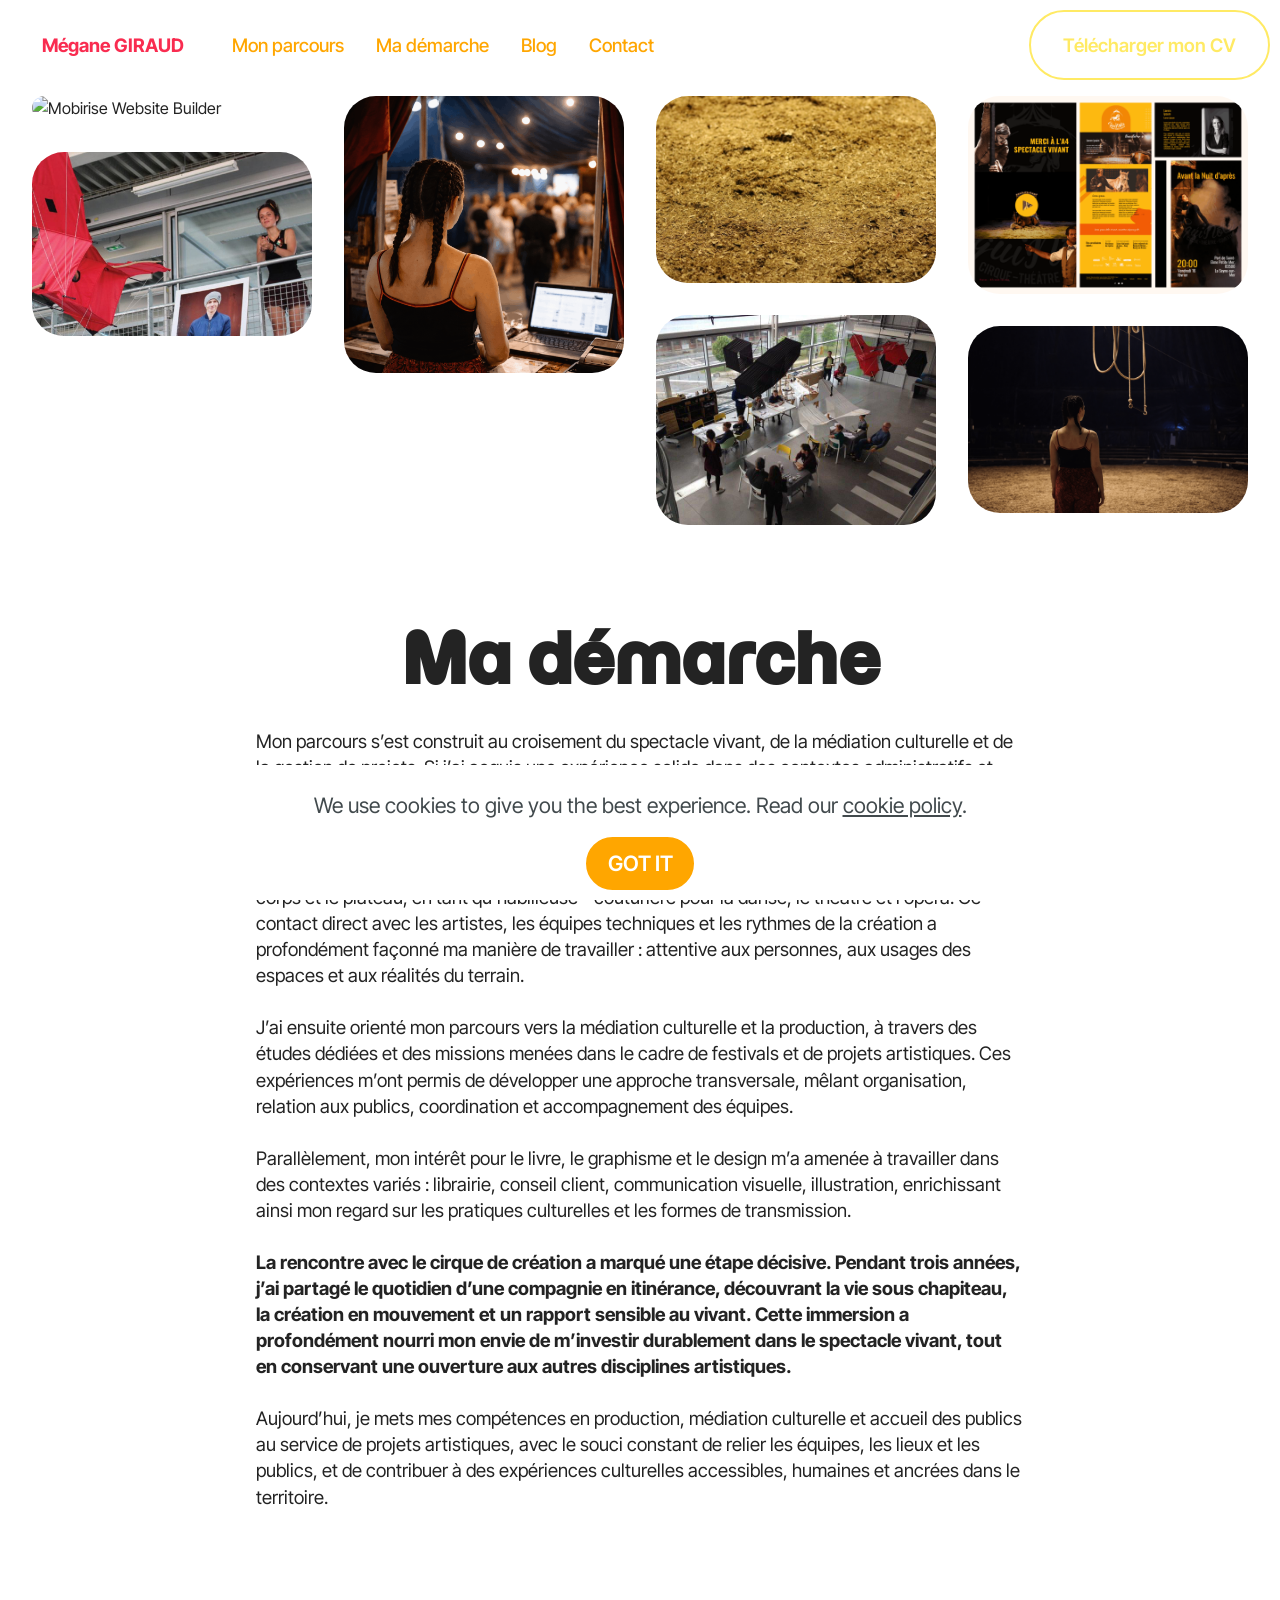
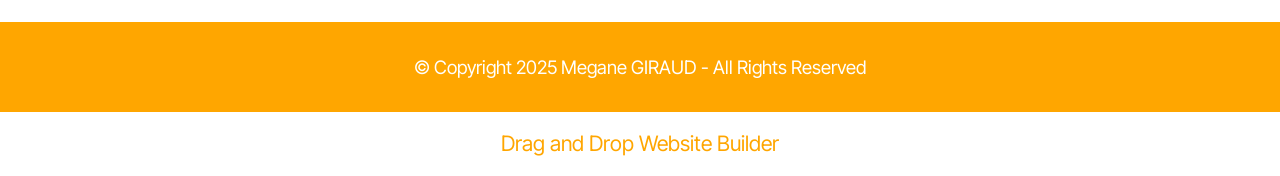
==== commit c1aec178: "create github pages" ====
--- a/page1.html
+++ b/page1.html
@@ -18,11 +18,12 @@
   <link rel="stylesheet" href="assets/web/assets/gdpr-plugin/gdpr-styles.css">
   <link rel="stylesheet" href="assets/dropdown/css/style.css">
   <link rel="stylesheet" href="assets/theme/css/style.css">
+  <link rel="stylesheet" href="assets/gallery/style.css">
   <link rel="preload" href="https://fonts.googleapis.com/css?family=Momo+Trust+Display:400&display=swap" as="style" onload="this.onload=null;this.rel='stylesheet'">
   <noscript><link rel="stylesheet" href="https://fonts.googleapis.com/css?family=Momo+Trust+Display:400&display=swap"></noscript>
   <link rel="preload" href="https://fonts.googleapis.com/css?family=Inter+Tight:100,200,300,400,500,600,700,800,900,100i,200i,300i,400i,500i,600i,700i,800i,900i&display=swap" as="style" onload="this.onload=null;this.rel='stylesheet'">
   <noscript><link rel="stylesheet" href="https://fonts.googleapis.com/css?family=Inter+Tight:100,200,300,400,500,600,700,800,900,100i,200i,300i,400i,500i,600i,700i,800i,900i&display=swap"></noscript>
-  <link rel="preload" as="style" href="assets/mobirise/css/mbr-additional.css?v=e0bAM3"><link rel="stylesheet" href="assets/mobirise/css/mbr-additional.css?v=e0bAM3" type="text/css">
+  <link rel="preload" as="style" href="assets/mobirise/css/mbr-additional.css?v=ykagN8"><link rel="stylesheet" href="assets/mobirise/css/mbr-additional.css?v=ykagN8" type="text/css">
 
   
   
@@ -62,6 +63,137 @@
 	</nav>
 </section>
 
+<section data-bs-version="5.1" class="gallery1 mbr-gallery cid-v92LLDHNPR" id="gallery02-29">   
+    
+    
+
+    <div class="container">
+        <div class="row justify-content-center">
+            <div class="col-12 content-head">
+                
+            </div>
+        </div>
+        <div class="row mbr-gallery mbr-masonry" data-masonry="{&quot;percentPosition&quot;: true }">
+            <div class="col-12 col-md-6 col-lg-3 item gallery-image">
+                <div class="item-wrapper" data-toggle="modal" data-bs-toggle="modal" data-target="#v92MHB23iS-modal" data-bs-target="#v92MHB23iS-modal">
+                    <img class="w-100" src="assets/images/megane-giraud-profil-1024x1536.png" alt="Mobirise Website Builder" data-slide-to="0" data-bs-slide-to="0" data-target="#lb-v92MHB23iS" data-bs-target="#lb-v92MHB23iS">
+                    <div class="icon-wrapper">
+                        <span class="mobi-mbri mobi-mbri-search mbr-iconfont mbr-iconfont-btn"></span>
+                    </div>
+                </div>
+                
+            </div>
+            <div class="col-12 col-md-6 col-lg-3 item gallery-image">
+                <div class="item-wrapper" data-toggle="modal" data-bs-toggle="modal" data-target="#v92MHB23iS-modal" data-bs-target="#v92MHB23iS-modal">
+                    <img class="w-100" src="assets/images/billetterie-1024x1536.png" alt="Mobirise Website Builder" data-slide-to="1" data-bs-slide-to="1" data-target="#lb-v92MHB23iS" data-bs-target="#lb-v92MHB23iS">
+                    <div class="icon-wrapper">
+                        <span class="mobi-mbri mobi-mbri-search mbr-iconfont mbr-iconfont-btn"></span>
+                    </div>
+                </div>
+                
+            </div>
+            <div class="col-12 col-md-6 col-lg-3 item gallery-image">
+                <div class="item-wrapper" data-toggle="modal" data-bs-toggle="modal" data-target="#v92MHB23iS-modal" data-bs-target="#v92MHB23iS-modal">
+                    <img class="w-100" src="assets/images/img-3951-1256x837.jpg" alt="Mobirise Website Builder" data-slide-to="2" data-bs-slide-to="2" data-target="#lb-v92MHB23iS" data-bs-target="#lb-v92MHB23iS">
+                    <div class="icon-wrapper">
+                        <span class="mobi-mbri mobi-mbri-search mbr-iconfont mbr-iconfont-btn"></span>
+                    </div>
+                </div>
+                
+            </div>
+            <div class="col-12 col-md-6 col-lg-3 item gallery-image">
+                <div class="item-wrapper" data-toggle="modal" data-bs-toggle="modal" data-target="#v92MHB23iS-modal" data-bs-target="#v92MHB23iS-modal">
+                    <img class="w-100" src="assets/images/portfolio-mag-1-1256x888.png" alt="Mobirise Website Builder" data-slide-to="3" data-bs-slide-to="3" data-target="#lb-v92MHB23iS" data-bs-target="#lb-v92MHB23iS">
+                    <div class="icon-wrapper">
+                        <span class="mobi-mbri mobi-mbri-search mbr-iconfont mbr-iconfont-btn"></span>
+                    </div>
+                </div>
+                
+            </div>
+            <div class="col-12 col-md-6 col-lg-3 item gallery-image">
+                <div class="item-wrapper" data-toggle="modal" data-bs-toggle="modal" data-target="#v92MHB23iS-modal" data-bs-target="#v92MHB23iS-modal">
+                    <img class="w-100" src="assets/images/dome-mediation-numerique-textile-megane-giraud-2-960x630.jpg" alt="Mobirise Website Builder" data-slide-to="4" data-bs-slide-to="4" data-target="#lb-v92MHB23iS" data-bs-target="#lb-v92MHB23iS">
+                    <div class="icon-wrapper">
+                        <span class="mobi-mbri mobi-mbri-search mbr-iconfont mbr-iconfont-btn"></span>
+                    </div>
+                </div>
+                
+            </div>
+            <div class="col-12 col-md-6 col-lg-3 item gallery-image">
+                <div class="item-wrapper" data-toggle="modal" data-bs-toggle="modal" data-target="#v92MHB23iS-modal" data-bs-target="#v92MHB23iS-modal">
+                    <img class="w-100" src="assets/images/dome-mediation-numerique-textile-megane-giraud-3-640x480.jpg" alt="Mobirise Website Builder" data-slide-to="5" data-bs-slide-to="5" data-target="#lb-v92MHB23iS" data-bs-target="#lb-v92MHB23iS">
+                    <div class="icon-wrapper">
+                        <span class="mobi-mbri mobi-mbri-search mbr-iconfont mbr-iconfont-btn"></span>
+                    </div>
+                </div>
+                
+            </div>
+            <div class="col-12 col-md-6 col-lg-3 item gallery-image">
+                <div class="item-wrapper" data-toggle="modal" data-bs-toggle="modal" data-target="#v92MHB23iS-modal" data-bs-target="#v92MHB23iS-modal">
+                    <img class="w-100" src="assets/images/megane-giraud-1536x1024.png" alt="Mobirise Website Builder" data-slide-to="6" data-bs-slide-to="6" data-target="#lb-v92MHB23iS" data-bs-target="#lb-v92MHB23iS">
+                    <div class="icon-wrapper">
+                        <span class="mobi-mbri mobi-mbri-search mbr-iconfont mbr-iconfont-btn"></span>
+                    </div>
+                </div>
+                
+            </div>
+        </div>
+
+        <div class="modal mbr-slider" tabindex="-1" role="dialog" aria-hidden="true" id="v92MHB23iS-modal">
+            <div class="modal-dialog" role="document">
+                <div class="modal-content">
+                    <div class="modal-body">
+                        <div class="carousel slide" id="lb-v92MHB23iS" data-interval="5000" data-bs-interval="5000">
+                            <div class="carousel-inner">
+                                <div class="carousel-item active">
+                                    <img class="d-block w-100" src="assets/images/megane-giraud-profil-1024x1536.png" alt="Mobirise Website Builder">
+                                </div>
+                                <div class="carousel-item">
+                                    <img class="d-block w-100" src="assets/images/billetterie-1024x1536.png" alt="Mobirise Website Builder">
+                                </div>
+                                <div class="carousel-item">
+                                    <img class="d-block w-100" src="assets/images/img-3951-1256x837.jpg" alt="Mobirise Website Builder">
+                                </div>
+                                <div class="carousel-item">
+                                    <img class="d-block w-100" src="assets/images/portfolio-mag-1-1256x888.png" alt="Mobirise Website Builder">
+                                </div>
+                                <div class="carousel-item">
+                                    <img class="d-block w-100" src="assets/images/dome-mediation-numerique-textile-megane-giraud-2-960x630.jpg" alt="Mobirise Website Builder">
+                                </div>
+                                <div class="carousel-item">
+                                    <img class="d-block w-100" src="assets/images/dome-mediation-numerique-textile-megane-giraud-3-640x480.jpg" alt="Mobirise Website Builder">
+                                </div>
+                                <div class="carousel-item">
+                                    <img class="d-block w-100" src="assets/images/megane-giraud-1536x1024.png" alt="Mobirise Website Builder">
+                                </div>
+                            </div>
+                            <ol class="carousel-indicators">
+                                <li data-slide-to="0" data-bs-slide-to="0" class="active" data-target="#lb-v92MHB23iS" data-bs-target="#lb-v92MHB23iS"></li>
+                                <li data-slide-to="1" data-bs-slide-to="1" data-target="#lb-v92MHB23iS" data-bs-target="#lb-v92MHB23iS"></li>
+                                <li data-slide-to="2" data-bs-slide-to="2" data-target="#lb-v92MHB23iS" data-bs-target="#lb-v92MHB23iS"></li>
+                                <li data-slide-to="3" data-bs-slide-to="3" data-target="#lb-v92MHB23iS" data-bs-target="#lb-v92MHB23iS"></li>
+                                <li data-slide-to="4" data-bs-slide-to="4" data-target="#lb-v92MHB23iS" data-bs-target="#lb-v92MHB23iS"></li>
+                                <li data-slide-to="5" data-bs-slide-to="5" data-target="#lb-v92MHB23iS" data-bs-target="#lb-v92MHB23iS"></li>
+                                <li data-slide-to="6" data-bs-slide-to="6" data-target="#lb-v92MHB23iS" data-bs-target="#lb-v92MHB23iS"></li>
+                            </ol>
+                            <a role="button" href="" class="close" data-dismiss="modal" data-bs-dismiss="modal" aria-label="Close">
+                            </a>
+                            <a class="carousel-control-prev carousel-control" role="button" data-slide="prev" data-bs-slide="prev" href="#lb-v92MHB23iS">
+                                <span class="mobi-mbri mobi-mbri-arrow-prev" aria-hidden="true"></span>
+                                <span class="sr-only visually-hidden">Previous</span>
+                            </a>
+                            <a class="carousel-control-next carousel-control" role="button" data-slide="next" data-bs-slide="next" href="#lb-v92MHB23iS">
+                                <span class="mobi-mbri mobi-mbri-arrow-next" aria-hidden="true"></span>
+                                <span class="sr-only visually-hidden">Next</span>
+                            </a>
+                        </div>
+                    </div>
+                </div>
+            </div>
+        </div>
+    </div>
+</section>
+
 <section data-bs-version="5.1" class="header16 cid-v8R9LqBxb2" id="header16-1f">
   
 
@@ -69,13 +201,7 @@
   
 
   <div class="text-center container">
-    <div class="row justify-content-center mb-4">
-      <div class="col-12 col-lg-8">
-        <div class="image-wrap">
-          <img src="assets/images/pmm-5824-2000x1333.jpeg" alt="Mobirise Website Builder">
-        </div>
-      </div>
-    </div>
+    
     <div class="row justify-content-center">
       <div class="col-md-12 content-head">
         <h1 class="mbr-section-title mbr-fonts-style mt-4 display-1"><strong>Ma démarche</strong></h1>
@@ -101,7 +227,7 @@
             </div>
         </div>
     </div>
-</section><section class="display-7" style="padding: 0;align-items: center;justify-content: center;flex-wrap: wrap;    align-content: center;display: flex;position: relative;height: 4rem;"><a href="https://mobiri.se/152356" style="flex: 1 1;height: 4rem;position: absolute;width: 100%;z-index: 1;"><img alt="" style="height: 4rem;" src="[data-uri]"></a><p style="margin: 0;text-align: center;" class="display-7">&#8204;</p><a style="z-index:1" href="https://mobirise.com/offline-website-builder.html">Offline Website Software</a></section><script src="assets/bootstrap/js/bootstrap.bundle.min.js"></script>  <script src="assets/web/assets/cookies-alert-plugin/cookies-alert-core.js"></script>  <script src="assets/web/assets/cookies-alert-plugin/cookies-alert-script.js"></script>  <script src="assets/smoothscroll/smooth-scroll.js"></script>  <script src="assets/ytplayer/index.js"></script>  <script src="assets/dropdown/js/navbar-dropdown.js"></script>  <script src="assets/theme/js/script.js"></script>  
+</section><section class="display-7" style="padding: 0;align-items: center;justify-content: center;flex-wrap: wrap;    align-content: center;display: flex;position: relative;height: 4rem;"><a href="https://mobiri.se/152356" style="flex: 1 1;height: 4rem;position: absolute;width: 100%;z-index: 1;"><img alt="" style="height: 4rem;" src="[data-uri]"></a><p style="margin: 0;text-align: center;" class="display-7">&#8204;</p><a style="z-index:1" href="https://mobirise.com/drag-drop-website-builder.html">Drag and Drop Website Builder</a></section><script src="assets/bootstrap/js/bootstrap.bundle.min.js"></script>  <script src="assets/web/assets/cookies-alert-plugin/cookies-alert-core.js"></script>  <script src="assets/web/assets/cookies-alert-plugin/cookies-alert-script.js"></script>  <script src="assets/smoothscroll/smooth-scroll.js"></script>  <script src="assets/ytplayer/index.js"></script>  <script src="assets/dropdown/js/navbar-dropdown.js"></script>  <script src="assets/masonry/masonry.pkgd.min.js"></script>  <script src="assets/imagesloaded/imagesloaded.pkgd.min.js"></script>  <script src="assets/theme/js/script.js"></script>  <script src="assets/gallery/player.min.js"></script>  <script src="assets/gallery/script.js"></script>  
   
   
 <input name="cookieData" type="hidden" data-cookie-cookiesAlertType='false' data-cookie-customDialogSelector='null' data-cookie-colorText='#424a4d' data-cookie-colorBg='rgb(255, 255, 255)' data-cookie-opacityOverlay='0' data-cookie-bgOpacity='100' data-cookie-textButton='GOT IT' data-cookie-rejectText='REJECT' data-cookie-colorButton='#ffa600' data-cookie-rejectColor='#ffffff' data-cookie-colorLink='#424a4d' data-cookie-underlineLink='true' data-cookie-text="We use cookies to give you the best experience. Read our <a href='privacy.html'>cookie policy</a>.">
--- a/assets/gallery/style.css
+++ b/assets/gallery/style.css
@@ -0,0 +1,440 @@
+/*-------
+
+   Gallery
+
+-------*/
+.mbr-gallery .mbr-gallery-item {
+  position: relative;
+  display: inline-block;
+  width: 25%;
+  cursor: pointer; }
+
+@media (max-width: 768px) {
+  .mbr-gallery .mbr-gallery-item {
+    width: 50%; } }
+@media (max-width: 400px) {
+  .mbr-gallery .mbr-gallery-item {
+    width: 100%; } }
+.mbr-gallery .icon-focus,
+.mbr-gallery .icon-video {
+  position: absolute;
+  top: calc(50% - 32px);
+  left: calc(50% - 24px);
+  font-family: 'Moririse2' !important;
+  font-size: 3rem !important;
+  color: #fff;
+  opacity: 0;
+  transition: .2s opacity ease-in-out;
+  z-index: 5; }
+
+.mbr-gallery .icon-focus::before {
+  content: '\e970'; }
+
+.mbr-gallery .icon-video::before {
+  content: '\e95f'; }
+
+.mbr-gallery .mbr-gallery-item > div:hover .icon-focus,
+.mbr-gallery .mbr-gallery-item > div:hover .icon-video {
+  opacity: 1; }
+
+.mbr-gallery .mbr-gallery-item img {
+  width: 100%;
+  opacity: 1;
+  -webkit-transition: .2s opacity ease-in-out;
+  transition: .2s opacity ease-in-out; }
+
+.mbr-gallery .mbr-gallery-item > div:hover img {
+  opacity: 1; }
+
+.mbr-gallery .mbr-gallery-item > div {
+  background: #fff;
+  display: block;
+  outline: none;
+  position: relative; }
+
+.mbr-gallery .mbr-gallery-item .icon {
+  -webkit-transform: translateX(-50%) translateY(-50%);
+  -webkit-transition: .2s opacity ease-in-out;
+  color: #000;
+  font-size: 30px;
+  height: 69px;
+  left: 50%;
+  opacity: 0;
+  position: absolute;
+  top: 50%;
+  transform: translateX(-50%) translateY(-50%);
+  transition: .2s opacity ease-in-out;
+  width: 69px; }
+
+.mbr-gallery .mbr-gallery-item .icon::after,
+.mbr-gallery .mbr-gallery-item .icon::before {
+  content: '';
+  display: block;
+  position: absolute;
+  height: 69px;
+  width: 1px;
+  margin-left: 34.5px;
+  background-color: #fff; }
+
+.mbr-gallery .mbr-gallery-item .icon::after {
+  width: 69px;
+  height: 1px;
+  margin-left: 0;
+  margin-top: 34.5px; }
+
+.mbr-gallery .mbr-gallery-item > div:hover .icon {
+  opacity: 1; }
+
+.mbr-gallery .mbr-gallery-item > div:hover::before {
+  opacity: .9; }
+
+.mbr-gallery .mbr-gallery-item > div:hover .mbr-gallery-title {
+  background: transparent !important; }
+
+/* remove spacing */
+.mbr-gallery .mbr-gallery-row.no-gutter {
+  margin: 0; }
+
+.mbr-gallery .mbr-gallery-row.no-gutter .mbr-gallery-item {
+  padding: 0; }
+
+/* container */
+.mbr-gallery .container.mbr-gallery-layout-default {
+  padding: 93px 0; }
+
+/* fix horizontal scrollbar */
+.mbr-gallery .mbr-gallery-layout-article,
+.mbr-gallery .mbr-gallery-layout-default {
+  overflow: hidden; }
+
+/* lightbox */
+.mbr-gallery .modal {
+  position: fixed;
+  overflow: hidden;
+  padding-right: 0 !important; }
+
+.mbr-gallery .modal-content {
+  border-radius: 0;
+  border: none;
+  background: transparent; }
+
+.mbr-gallery .modal-body {
+  padding: 0; }
+
+.mbr-gallery .modal-body img {
+  width: 100%; }
+
+.mbr-gallery .modal .close {
+  position: fixed;
+  background: #1b1b1b;
+  opacity: .5;
+  font-size: 35px;
+  font-weight: 300;
+  width: 70px;
+  height: 70px;
+  border-radius: 50%;
+  color: #fff;
+  top: 2.5rem;
+  right: 2.5rem;
+  line-height: 70px;
+  border: none;
+  text-align: center;
+  text-shadow: none;
+  z-index: 5;
+  -webkit-transition: opacity .3s ease;
+  -moz-transition: opacity .3s ease;
+  -o-transition: opacity .3s ease;
+  transition: opacity .3s ease;
+  font-family: 'Moririse2'; }
+  .mbr-gallery .modal .close::before {
+    content: '\e91a'; }
+
+.mbr-gallery .modal .close:hover {
+  opacity: 1;
+  background: #000;
+  color: #fff; }
+
+.mbr-gallery .modal-dialog {
+  max-width: 100% !important; }
+
+.mbr-gallery .modal.in .modal-dialog {
+  margin: 0 auto; }
+
+/* modal back color opacity */
+.modal-backdrop.in {
+  opacity: .8;
+  filter: alpha(opacity=80); }
+
+@media (max-width: 768px) {
+  .mbr-gallery .carousel-control,
+  .mbr-gallery .carousel-indicators,
+  .mbr-gallery .modal .close {
+    position: fixed; } }
+/* fix fade in effect */
+.mbr-gallery .modal.fade .modal-dialog {
+  -webkit-transition: margin-top .3s ease-out;
+  -moz-transition: margin-top .3s ease-out;
+  -o-transition: margin-top .3s ease-out;
+  transition: margin-top .3s ease-out; }
+
+.mbr-gallery .modal.fade .modal-dialog,
+.mbr-gallery .modal.in .modal-dialog {
+  -webkit-transform: none;
+  -ms-transform: none;
+  -o-transform: none;
+  transform: none; }
+
+/*-------
+
+   Slider
+
+-------*/
+.mbr-slider .carousel-inner > .active,
+.mbr-slider .carousel-inner > .next,
+.mbr-slider .carousel-inner > .prev {
+  display: table; }
+
+.mbr-slider .carousel-control {
+  position: absolute;
+  width: 70px;
+  height: 70px;
+  top: 50%;
+  margin-top: -35px;
+  line-height: 70px;
+  border-radius: 50%;
+  font-size: 35px;
+  border: 0;
+  opacity: .5;
+  text-shadow: none;
+  z-index: 5;
+  color: #fff;
+  -webkit-transition: all .2s ease-in-out 0s;
+  -o-transition: all .2s ease-in-out 0s;
+  transition: all .2s ease-in-out 0s; }
+
+.mbr-gallery .mbr-slider .carousel-control {
+  position: fixed; }
+
+@media (max-width: 991px) {
+  .mbr-gallery .mbr-slider .carousel-control {
+    bottom: 2.5rem;
+    margin-top: 0;
+    top: auto;
+    z-index: 17; } }
+.mbr-gallery .mbr-slider .carousel-inner > .active {
+  display: block; }
+
+.mbr-slider .carousel-control.left {
+  left: 0;
+  margin-left: 2.5rem; }
+
+.mbr-slider .carousel-control.right {
+  right: 0;
+  margin-right: 2.5rem; }
+
+.mbr-slider .carousel-control .icon-next,
+.mbr-slider .carousel-control .icon-prev {
+  margin-top: -18px;
+  font-size: 40px;
+  line-height: 27px; }
+
+.mbr-slider .carousel-control:hover {
+  background: #1b1b1b;
+  color: #fff;
+  opacity: 1; }
+
+.mbr-slider .carousel-indicators {
+  position: absolute;
+  bottom: 0;
+  margin-bottom: 1.5rem !important; }
+
+@media (max-width: 543px) {
+  .mbr-slider .carousel-indicators {
+    display: none; } }
+.carousel-indicators .active,
+.carousel-indicators li {
+  width: 15px;
+  height: 15px;
+  margin: 3px;
+  background: #1b1b1b;
+  opacity: .5; }
+
+.carousel-indicators .active {
+  background: #fff; }
+
+.carousel-indicators li {
+  max-width: 15px;
+  max-height: 15px;
+  border-radius: 50%; }
+
+.container .carousel-indicators {
+  margin-bottom: 3px; }
+
+.mbr-gallery .mbr-slider .carousel-indicators {
+  position: fixed;
+  margin-bottom: 2.5rem !important; }
+
+@media (max-width: 991px) {
+  .mbr-gallery .mbr-slider .carousel-indicators {
+    margin-bottom: 3.625rem !important;
+    padding-left: 2.5rem;
+    padding-right: 2.5rem; } }
+.mbr-slider .carousel-indicators .active,
+.mbr-slider .carousel-indicators li {
+  width: 7px;
+  height: 7px;
+  margin: 3px;
+  background: #1b1b1b;
+  border: 4px solid #1b1b1b;
+  opacity: .5; }
+
+.mbr-slider .carousel-indicators .active {
+  background: #fff; }
+
+@media (max-width: 767px) {
+  .mbr-slider .carousel-control {
+    top: auto;
+    bottom: 20px; }
+
+  .mbr-slider > .container .carousel-control {
+    margin-bottom: 0; } }
+/* boxed slider */
+.mbr-slider > .boxed-slider {
+  position: relative;
+  padding: 93px 0; }
+
+.mbr-slider > .boxed-slider > div {
+  position: relative; }
+
+.mbr-slider > .container img {
+  width: 100%; }
+
+.mbr-slider > .container img + .row {
+  position: absolute;
+  top: 50%;
+  left: 0;
+  right: 0;
+  -webkit-transform: translateY(-50%);
+  -moz-transform: translateY(-50%);
+  transform: translateY(-50%);
+  z-index: 2; }
+
+.mbr-slider .mbr-section {
+  padding: 0;
+  background-attachment: scroll; }
+
+.mbr-slider .mbr-table-cell {
+  padding: 0; }
+
+.mbr-slider > .container .carousel-indicators {
+  margin-bottom: 3px; }
+
+/* article slider */
+.mbr-slider > .article-slider .mbr-section,
+.mbr-slider > .article-slider .mbr-section .mbr-table-cell {
+  padding-top: 0;
+  padding-bottom: 0; }
+
+.modal-backdrop.show {
+  opacity: .7; }
+
+.video-container .mbr-background-video iframe {
+  width: 100%;
+  height: 100%; }
+
+.mbr-gallery-item__hided {
+  position: absolute !important;
+  left: 0 !important;
+  width: 0 !important;
+  height: 0;
+  padding: 0 !important; }
+
+.mbr-gallery-item__hided img {
+  display: none !important; }
+
+.mbr-gallery-item__hided span {
+  display: none !important; }
+
+.mbr-gallery-filter {
+  padding-top: 30px;
+  padding-bottom: 30px;
+  text-align: center; }
+  .mbr-gallery-filter li {
+    display: inline-block;
+    padding: 5px 0;
+    transition: all .3s ease-out; }
+    .mbr-gallery-filter li .btn {
+      cursor: pointer; }
+  .mbr-gallery-filter.gallery-filter__bg li {
+    color: #fff; }
+  .mbr-gallery-filter.gallery-filter__bg .active {
+    color: #000;
+    background-color: #fff; }
+  .mbr-gallery-filter ul {
+    display: inline-block;
+    width: 100%;
+    padding-left: 0;
+    margin-bottom: 0;
+    list-style: none; }
+
+.mbr-gallery-item > div {
+  position: relative; }
+
+.mbr-gallery-item--p1 {
+  padding: 0.5rem; }
+
+.mbr-gallery-item--p2 {
+  padding: 1rem; }
+
+.mbr-gallery-item--p3 {
+  padding: 1.5rem; }
+
+.mbr-gallery-item--p4 {
+  padding: 2rem; }
+
+.mbr-gallery-item--p5 {
+  padding: 2.5rem; }
+
+.mbr-gallery-item--p6 {
+  padding: 3rem; }
+
+.mbr-gallery .mbr-gallery-item--p4 {
+  width: 33.333%; }
+
+.mbr-gallery .mbr-gallery-item--p6, .mbr-gallery .mbr-gallery-item--p5 {
+  width: 50%; }
+
+@media (max-width: 992px) {
+  .mbr-gallery-item--p1 {
+    padding: 0.5rem; }
+
+  .mbr-gallery-item--p2 {
+    padding: 0.8rem; }
+
+  .mbr-gallery-item--p3 {
+    padding: 1rem; }
+
+  .mbr-gallery-item--p4 {
+    padding: 1.5rem; }
+
+  .mbr-gallery-item--p5 {
+    padding: 1.8rem; }
+
+  .mbr-gallery-item--p6 {
+    padding: 2rem; }
+
+  .mbr-gallery .mbr-gallery-item--p2,
+  .mbr-gallery .mbr-gallery-item--p3 {
+    width: 50%; }
+
+  .mbr-gallery .mbr-gallery-item--p6,
+  .mbr-gallery .mbr-gallery-item--p5,
+  .mbr-gallery .mbr-gallery-item--p4 {
+    width: 100%; } }
+@media (max-width: 400px) {
+  .mbr-gallery .mbr-gallery-item--p3,
+  .mbr-gallery .mbr-gallery-item--p2,
+  .mbr-gallery .mbr-gallery-item--p1 {
+    width: 100%; } }
+
+
--- a/assets/mobirise/css/mbr-additional.css
+++ b/assets/mobirise/css/mbr-additional.css
@@ -2418,8 +2418,264 @@
     padding: 1rem;
   }
 }
+.cid-v92LLDHNPR {
+  padding-top: 6rem;
+  padding-bottom: 1rem;
+  background-color: #ffffff;
+}
+.cid-v92LLDHNPR .item {
+  margin-bottom: 2rem;
+}
+@media (max-width: 767px) {
+  .cid-v92LLDHNPR .item {
+    margin-bottom: 1rem;
+  }
+}
+.cid-v92LLDHNPR .item-wrapper {
+  position: relative;
+}
+.cid-v92LLDHNPR .item-wrapper .icon-wrapper {
+  pointer-events: none;
+  position: absolute;
+  width: 60px;
+  height: 60px;
+  font-size: 22px;
+  left: 50%;
+  top: 50%;
+  display: flex;
+  align-items: center;
+  justify-content: center;
+  border: 2px solid transparent;
+  border-radius: 50%;
+  opacity: 0;
+  color: #464845 !important;
+  transform: translateX(-50%) translateY(-50%);
+  background-color: #edefea !important;
+  transition: 0.2s;
+}
+.cid-v92LLDHNPR .item-wrapper:hover .icon-wrapper {
+  opacity: 1;
+}
+.cid-v92LLDHNPR .carousel-control,
+.cid-v92LLDHNPR .close {
+  background: #1b1b1b;
+}
+.cid-v92LLDHNPR .carousel-control-prev {
+  margin-left: 2.5rem;
+}
+.cid-v92LLDHNPR .carousel-control-prev span {
+  margin-right: 5px;
+}
+.cid-v92LLDHNPR .carousel-control-next {
+  margin-right: 2.5rem;
+}
+.cid-v92LLDHNPR .carousel-control-next span {
+  margin-left: 5px;
+}
+.cid-v92LLDHNPR .close {
+  position: fixed;
+  opacity: 0.5;
+  font-size: 22px;
+  font-weight: 300;
+  width: 60px;
+  height: 60px;
+  border-radius: 50%;
+  color: #fff;
+  top: 2.5rem;
+  right: 2.5rem;
+  border: 2px solid #fff;
+  text-shadow: none;
+  z-index: 5;
+  transition: opacity 0.3s ease;
+  font-family: 'Moririse2';
+  align-items: center;
+  justify-content: center;
+  display: flex;
+}
+.cid-v92LLDHNPR .close::before {
+  content: '\e91a';
+}
+.cid-v92LLDHNPR .close:hover {
+  opacity: 1;
+  background: #000;
+  color: #fff;
+}
+.cid-v92LLDHNPR .carousel-control {
+  display: flex;
+  top: 50%;
+  width: 60px;
+  height: 60px;
+  margin-top: -1.5rem;
+  font-size: 22px;
+  background-color: rgba(0, 0, 0, 0.5);
+  border: 2px solid #fff;
+  border-radius: 50%;
+  transition: all 0.3s;
+}
+.cid-v92LLDHNPR .carousel-control.carousel-control-prev {
+  left: 0;
+  margin-left: 2.5rem;
+}
+.cid-v92LLDHNPR .carousel-control.carousel-control-next {
+  right: 0;
+  margin-right: 2.5rem;
+}
+@media (max-width: 767px) {
+  .cid-v92LLDHNPR .carousel-control {
+    top: auto;
+    bottom: 1rem;
+  }
+}
+.cid-v92LLDHNPR .carousel-indicators {
+  position: absolute;
+  bottom: 0;
+  margin-bottom: 3px;
+}
+.cid-v92LLDHNPR .carousel-indicators li {
+  max-width: 15px;
+  height: 15px;
+  width: 15px;
+  max-height: 15px;
+  margin: 3px;
+  background-color: rgba(0, 0, 0, 0.5);
+  border: 2px solid #fff;
+  border-radius: 50%;
+  opacity: 0.5;
+  transition: all 0.3s;
+}
+.cid-v92LLDHNPR .carousel-indicators li.active,
+.cid-v92LLDHNPR .carousel-indicators li:hover {
+  opacity: 0.9;
+}
+.cid-v92LLDHNPR .carousel-indicators li::after,
+.cid-v92LLDHNPR .carousel-indicators li::before {
+  content: none;
+}
+.cid-v92LLDHNPR .carousel-indicators.ie-fix {
+  left: 50%;
+  display: block;
+  width: 60%;
+  margin-left: -30%;
+  text-align: center;
+}
+@media (max-width: 768px) {
+  .cid-v92LLDHNPR .carousel-indicators {
+    display: none !important;
+  }
+}
+@media (max-width: 991px) {
+  .cid-v92LLDHNPR .carousel-indicators {
+    margin-bottom: 3.625rem !important;
+    padding-left: 2.5rem;
+    padding-right: 2.5rem;
+  }
+}
+@media (max-width: 767px) {
+  .cid-v92LLDHNPR .carousel-indicators {
+    display: none;
+  }
+}
+.cid-v92LLDHNPR .carousel-inner {
+  display: flex;
+  align-items: center;
+}
+.cid-v92LLDHNPR .carousel-inner > .active {
+  display: block;
+}
+.cid-v92LLDHNPR .carousel-control.left {
+  left: 0;
+  margin-left: 2.5rem;
+}
+.cid-v92LLDHNPR .carousel-control.right {
+  right: 0;
+  margin-right: 2.5rem;
+}
+.cid-v92LLDHNPR .carousel-control:hover {
+  background: #1b1b1b;
+  color: #fff;
+  opacity: 1;
+}
+@media (max-width: 768px) {
+  .cid-v92LLDHNPR .carousel-control,
+  .cid-v92LLDHNPR .carousel-indicators,
+  .cid-v92LLDHNPR .modal .close {
+    position: fixed;
+  }
+}
+@media (max-width: 767px) {
+  .cid-v92LLDHNPR .mbr-slider .carousel-control {
+    top: auto;
+    bottom: 20px;
+  }
+  .cid-v92LLDHNPR .mbr-slider > .container .carousel-control {
+    margin-bottom: 0;
+  }
+}
+.cid-v92LLDHNPR .carousel-indicators .active,
+.cid-v92LLDHNPR .carousel-indicators li {
+  width: 7px;
+  height: 7px;
+  margin: 3px;
+  background: #000000;
+  opacity: 0.5;
+  border: 4px solid #000000;
+}
+.cid-v92LLDHNPR .carousel-indicators .active {
+  background: #fff;
+}
+.cid-v92LLDHNPR .carousel-indicators li {
+  max-width: 15px;
+  max-height: 15px;
+  border-radius: 50%;
+}
+.cid-v92LLDHNPR .modal {
+  padding-left: 0 !important;
+  position: fixed;
+  overflow: hidden;
+  padding-right: 0 !important;
+}
+.cid-v92LLDHNPR .modal-dialog {
+  margin: 0 auto;
+  max-width: 100%;
+  padding-left: 1rem;
+  padding-right: 1rem;
+}
+.cid-v92LLDHNPR .modal-content {
+  border-radius: 0;
+  border: none;
+  background: transparent;
+}
+.cid-v92LLDHNPR .modal-body {
+  padding: 0;
+  display: flex;
+  align-items: center;
+}
+.cid-v92LLDHNPR .modal-body img {
+  width: 100%;
+  object-fit: contain;
+  max-height: calc(100vh - 1.75rem);
+}
+.cid-v92LLDHNPR .carousel {
+  width: 100%;
+}
+.cid-v92LLDHNPR .modal-backdrop.in {
+  opacity: 0.8;
+}
+.cid-v92LLDHNPR .modal.fade .modal-dialog {
+  transition: margin-top 0.3s ease-out;
+}
+.cid-v92LLDHNPR .modal.fade .modal-dialog,
+.cid-v92LLDHNPR .modal.in .modal-dialog {
+  transform: none;
+}
+.cid-v92LLDHNPR .mbr-gallery .item-wrapper {
+  cursor: pointer;
+}
+.cid-v92LLDHNPR .content-head {
+  max-width: 800px;
+}
 .cid-v8R9LqBxb2 {
-  padding-top: 6rem;
+  padding-top: 1rem;
   padding-bottom: 6rem;
   background-color: #ffffff;
 }
--- a/assets/mobirise/css/mbr-additional.css
+++ b/assets/mobirise/css/mbr-additional.css
@@ -2418,8 +2418,264 @@
     padding: 1rem;
   }
 }
+.cid-v92LLDHNPR {
+  padding-top: 6rem;
+  padding-bottom: 1rem;
+  background-color: #ffffff;
+}
+.cid-v92LLDHNPR .item {
+  margin-bottom: 2rem;
+}
+@media (max-width: 767px) {
+  .cid-v92LLDHNPR .item {
+    margin-bottom: 1rem;
+  }
+}
+.cid-v92LLDHNPR .item-wrapper {
+  position: relative;
+}
+.cid-v92LLDHNPR .item-wrapper .icon-wrapper {
+  pointer-events: none;
+  position: absolute;
+  width: 60px;
+  height: 60px;
+  font-size: 22px;
+  left: 50%;
+  top: 50%;
+  display: flex;
+  align-items: center;
+  justify-content: center;
+  border: 2px solid transparent;
+  border-radius: 50%;
+  opacity: 0;
+  color: #464845 !important;
+  transform: translateX(-50%) translateY(-50%);
+  background-color: #edefea !important;
+  transition: 0.2s;
+}
+.cid-v92LLDHNPR .item-wrapper:hover .icon-wrapper {
+  opacity: 1;
+}
+.cid-v92LLDHNPR .carousel-control,
+.cid-v92LLDHNPR .close {
+  background: #1b1b1b;
+}
+.cid-v92LLDHNPR .carousel-control-prev {
+  margin-left: 2.5rem;
+}
+.cid-v92LLDHNPR .carousel-control-prev span {
+  margin-right: 5px;
+}
+.cid-v92LLDHNPR .carousel-control-next {
+  margin-right: 2.5rem;
+}
+.cid-v92LLDHNPR .carousel-control-next span {
+  margin-left: 5px;
+}
+.cid-v92LLDHNPR .close {
+  position: fixed;
+  opacity: 0.5;
+  font-size: 22px;
+  font-weight: 300;
+  width: 60px;
+  height: 60px;
+  border-radius: 50%;
+  color: #fff;
+  top: 2.5rem;
+  right: 2.5rem;
+  border: 2px solid #fff;
+  text-shadow: none;
+  z-index: 5;
+  transition: opacity 0.3s ease;
+  font-family: 'Moririse2';
+  align-items: center;
+  justify-content: center;
+  display: flex;
+}
+.cid-v92LLDHNPR .close::before {
+  content: '\e91a';
+}
+.cid-v92LLDHNPR .close:hover {
+  opacity: 1;
+  background: #000;
+  color: #fff;
+}
+.cid-v92LLDHNPR .carousel-control {
+  display: flex;
+  top: 50%;
+  width: 60px;
+  height: 60px;
+  margin-top: -1.5rem;
+  font-size: 22px;
+  background-color: rgba(0, 0, 0, 0.5);
+  border: 2px solid #fff;
+  border-radius: 50%;
+  transition: all 0.3s;
+}
+.cid-v92LLDHNPR .carousel-control.carousel-control-prev {
+  left: 0;
+  margin-left: 2.5rem;
+}
+.cid-v92LLDHNPR .carousel-control.carousel-control-next {
+  right: 0;
+  margin-right: 2.5rem;
+}
+@media (max-width: 767px) {
+  .cid-v92LLDHNPR .carousel-control {
+    top: auto;
+    bottom: 1rem;
+  }
+}
+.cid-v92LLDHNPR .carousel-indicators {
+  position: absolute;
+  bottom: 0;
+  margin-bottom: 3px;
+}
+.cid-v92LLDHNPR .carousel-indicators li {
+  max-width: 15px;
+  height: 15px;
+  width: 15px;
+  max-height: 15px;
+  margin: 3px;
+  background-color: rgba(0, 0, 0, 0.5);
+  border: 2px solid #fff;
+  border-radius: 50%;
+  opacity: 0.5;
+  transition: all 0.3s;
+}
+.cid-v92LLDHNPR .carousel-indicators li.active,
+.cid-v92LLDHNPR .carousel-indicators li:hover {
+  opacity: 0.9;
+}
+.cid-v92LLDHNPR .carousel-indicators li::after,
+.cid-v92LLDHNPR .carousel-indicators li::before {
+  content: none;
+}
+.cid-v92LLDHNPR .carousel-indicators.ie-fix {
+  left: 50%;
+  display: block;
+  width: 60%;
+  margin-left: -30%;
+  text-align: center;
+}
+@media (max-width: 768px) {
+  .cid-v92LLDHNPR .carousel-indicators {
+    display: none !important;
+  }
+}
+@media (max-width: 991px) {
+  .cid-v92LLDHNPR .carousel-indicators {
+    margin-bottom: 3.625rem !important;
+    padding-left: 2.5rem;
+    padding-right: 2.5rem;
+  }
+}
+@media (max-width: 767px) {
+  .cid-v92LLDHNPR .carousel-indicators {
+    display: none;
+  }
+}
+.cid-v92LLDHNPR .carousel-inner {
+  display: flex;
+  align-items: center;
+}
+.cid-v92LLDHNPR .carousel-inner > .active {
+  display: block;
+}
+.cid-v92LLDHNPR .carousel-control.left {
+  left: 0;
+  margin-left: 2.5rem;
+}
+.cid-v92LLDHNPR .carousel-control.right {
+  right: 0;
+  margin-right: 2.5rem;
+}
+.cid-v92LLDHNPR .carousel-control:hover {
+  background: #1b1b1b;
+  color: #fff;
+  opacity: 1;
+}
+@media (max-width: 768px) {
+  .cid-v92LLDHNPR .carousel-control,
+  .cid-v92LLDHNPR .carousel-indicators,
+  .cid-v92LLDHNPR .modal .close {
+    position: fixed;
+  }
+}
+@media (max-width: 767px) {
+  .cid-v92LLDHNPR .mbr-slider .carousel-control {
+    top: auto;
+    bottom: 20px;
+  }
+  .cid-v92LLDHNPR .mbr-slider > .container .carousel-control {
+    margin-bottom: 0;
+  }
+}
+.cid-v92LLDHNPR .carousel-indicators .active,
+.cid-v92LLDHNPR .carousel-indicators li {
+  width: 7px;
+  height: 7px;
+  margin: 3px;
+  background: #000000;
+  opacity: 0.5;
+  border: 4px solid #000000;
+}
+.cid-v92LLDHNPR .carousel-indicators .active {
+  background: #fff;
+}
+.cid-v92LLDHNPR .carousel-indicators li {
+  max-width: 15px;
+  max-height: 15px;
+  border-radius: 50%;
+}
+.cid-v92LLDHNPR .modal {
+  padding-left: 0 !important;
+  position: fixed;
+  overflow: hidden;
+  padding-right: 0 !important;
+}
+.cid-v92LLDHNPR .modal-dialog {
+  margin: 0 auto;
+  max-width: 100%;
+  padding-left: 1rem;
+  padding-right: 1rem;
+}
+.cid-v92LLDHNPR .modal-content {
+  border-radius: 0;
+  border: none;
+  background: transparent;
+}
+.cid-v92LLDHNPR .modal-body {
+  padding: 0;
+  display: flex;
+  align-items: center;
+}
+.cid-v92LLDHNPR .modal-body img {
+  width: 100%;
+  object-fit: contain;
+  max-height: calc(100vh - 1.75rem);
+}
+.cid-v92LLDHNPR .carousel {
+  width: 100%;
+}
+.cid-v92LLDHNPR .modal-backdrop.in {
+  opacity: 0.8;
+}
+.cid-v92LLDHNPR .modal.fade .modal-dialog {
+  transition: margin-top 0.3s ease-out;
+}
+.cid-v92LLDHNPR .modal.fade .modal-dialog,
+.cid-v92LLDHNPR .modal.in .modal-dialog {
+  transform: none;
+}
+.cid-v92LLDHNPR .mbr-gallery .item-wrapper {
+  cursor: pointer;
+}
+.cid-v92LLDHNPR .content-head {
+  max-width: 800px;
+}
 .cid-v8R9LqBxb2 {
-  padding-top: 6rem;
+  padding-top: 1rem;
   padding-bottom: 6rem;
   background-color: #ffffff;
 }
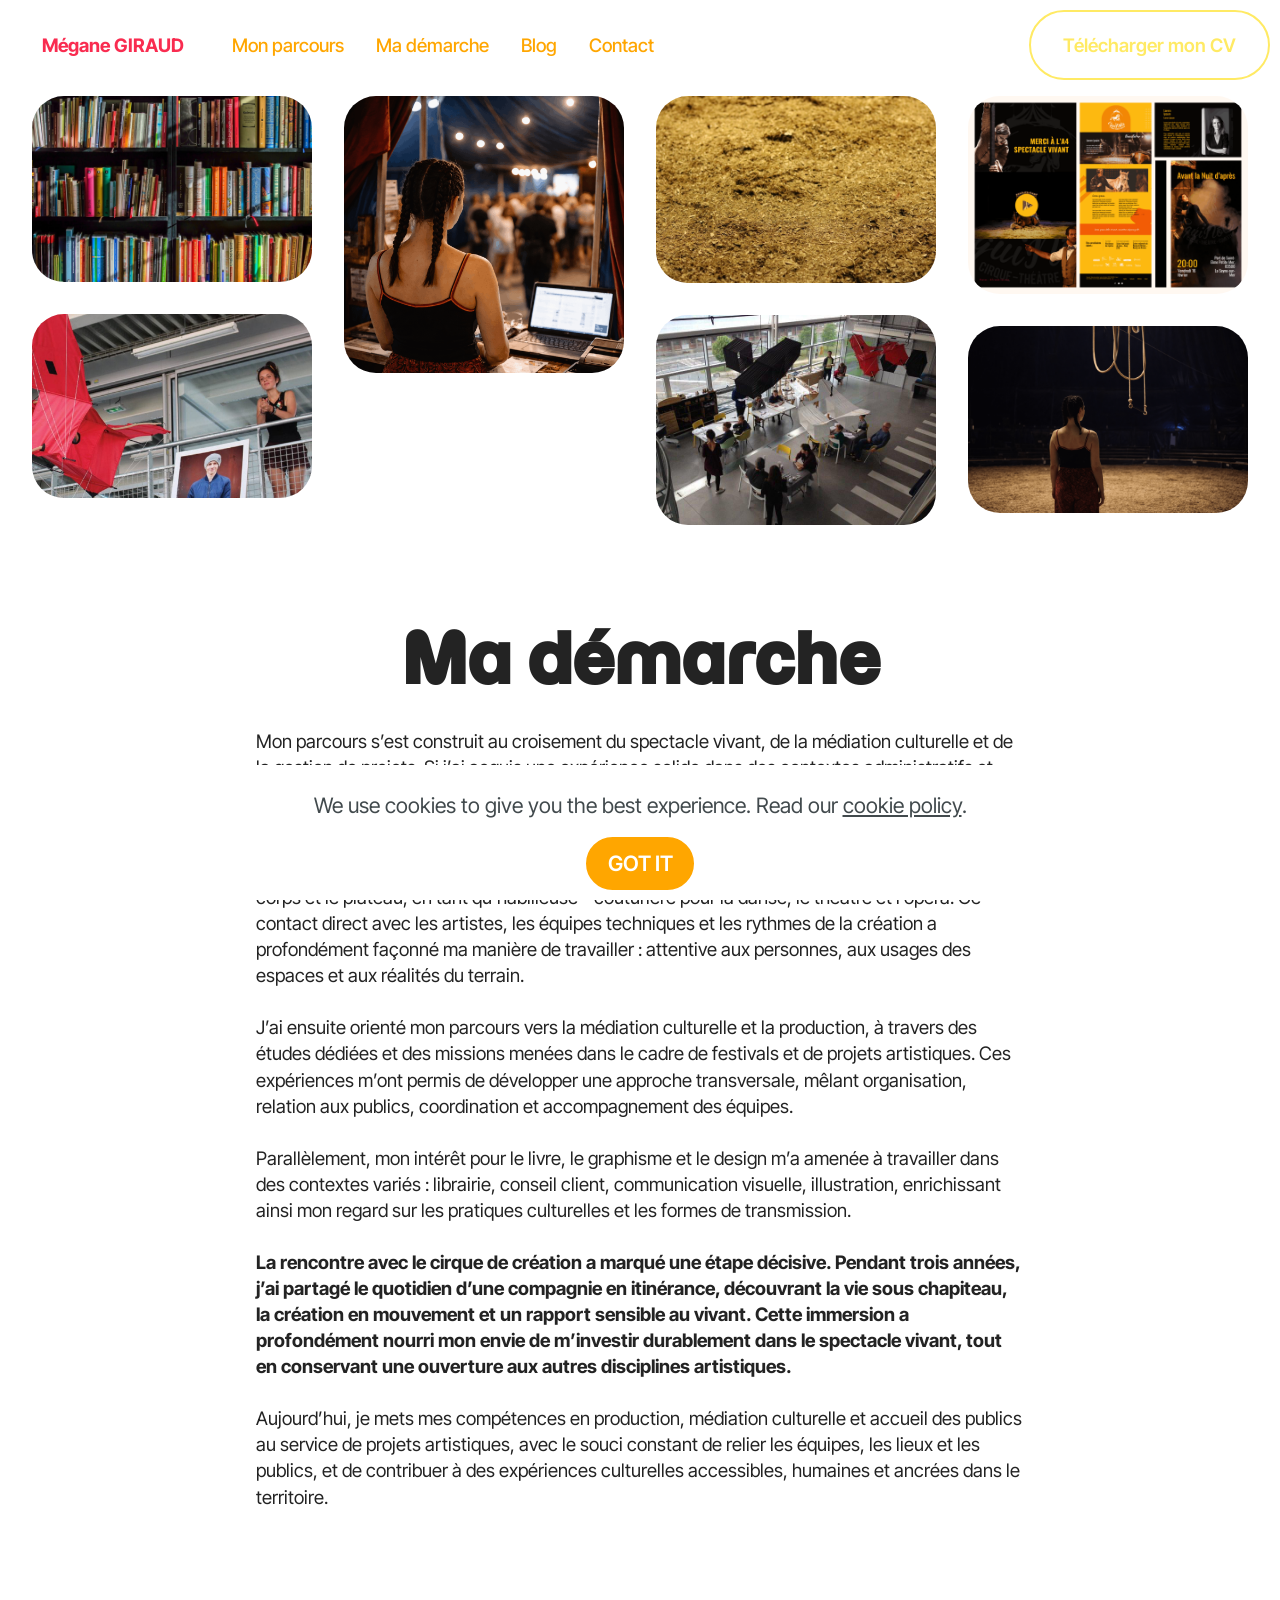
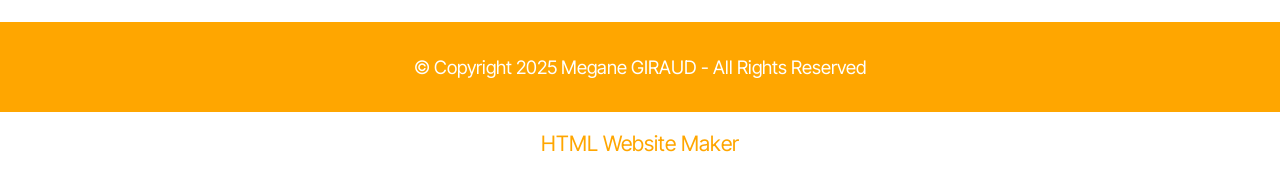
==== commit 782f5cdb: "create github pages" ====
--- a/page1.html
+++ b/page1.html
@@ -23,7 +23,7 @@
   <noscript><link rel="stylesheet" href="https://fonts.googleapis.com/css?family=Momo+Trust+Display:400&display=swap"></noscript>
   <link rel="preload" href="https://fonts.googleapis.com/css?family=Inter+Tight:100,200,300,400,500,600,700,800,900,100i,200i,300i,400i,500i,600i,700i,800i,900i&display=swap" as="style" onload="this.onload=null;this.rel='stylesheet'">
   <noscript><link rel="stylesheet" href="https://fonts.googleapis.com/css?family=Inter+Tight:100,200,300,400,500,600,700,800,900,100i,200i,300i,400i,500i,600i,700i,800i,900i&display=swap"></noscript>
-  <link rel="preload" as="style" href="assets/mobirise/css/mbr-additional.css?v=ykagN8"><link rel="stylesheet" href="assets/mobirise/css/mbr-additional.css?v=ykagN8" type="text/css">
+  <link rel="preload" as="style" href="assets/mobirise/css/mbr-additional.css?v=ucUdDL"><link rel="stylesheet" href="assets/mobirise/css/mbr-additional.css?v=ucUdDL" type="text/css">
 
   
   
@@ -75,78 +75,78 @@
         </div>
         <div class="row mbr-gallery mbr-masonry" data-masonry="{&quot;percentPosition&quot;: true }">
             <div class="col-12 col-md-6 col-lg-3 item gallery-image">
-                <div class="item-wrapper" data-toggle="modal" data-bs-toggle="modal" data-target="#v92MHB23iS-modal" data-bs-target="#v92MHB23iS-modal">
-                    <img class="w-100" src="assets/images/megane-giraud-profil-1024x1536.png" alt="Mobirise Website Builder" data-slide-to="0" data-bs-slide-to="0" data-target="#lb-v92MHB23iS" data-bs-target="#lb-v92MHB23iS">
-                    <div class="icon-wrapper">
-                        <span class="mobi-mbri mobi-mbri-search mbr-iconfont mbr-iconfont-btn"></span>
-                    </div>
-                </div>
-                
-            </div>
-            <div class="col-12 col-md-6 col-lg-3 item gallery-image">
-                <div class="item-wrapper" data-toggle="modal" data-bs-toggle="modal" data-target="#v92MHB23iS-modal" data-bs-target="#v92MHB23iS-modal">
-                    <img class="w-100" src="assets/images/billetterie-1024x1536.png" alt="Mobirise Website Builder" data-slide-to="1" data-bs-slide-to="1" data-target="#lb-v92MHB23iS" data-bs-target="#lb-v92MHB23iS">
-                    <div class="icon-wrapper">
-                        <span class="mobi-mbri mobi-mbri-search mbr-iconfont mbr-iconfont-btn"></span>
-                    </div>
-                </div>
-                
-            </div>
-            <div class="col-12 col-md-6 col-lg-3 item gallery-image">
-                <div class="item-wrapper" data-toggle="modal" data-bs-toggle="modal" data-target="#v92MHB23iS-modal" data-bs-target="#v92MHB23iS-modal">
-                    <img class="w-100" src="assets/images/img-3951-1256x837.jpg" alt="Mobirise Website Builder" data-slide-to="2" data-bs-slide-to="2" data-target="#lb-v92MHB23iS" data-bs-target="#lb-v92MHB23iS">
-                    <div class="icon-wrapper">
-                        <span class="mobi-mbri mobi-mbri-search mbr-iconfont mbr-iconfont-btn"></span>
-                    </div>
-                </div>
-                
-            </div>
-            <div class="col-12 col-md-6 col-lg-3 item gallery-image">
-                <div class="item-wrapper" data-toggle="modal" data-bs-toggle="modal" data-target="#v92MHB23iS-modal" data-bs-target="#v92MHB23iS-modal">
-                    <img class="w-100" src="assets/images/portfolio-mag-1-1256x888.png" alt="Mobirise Website Builder" data-slide-to="3" data-bs-slide-to="3" data-target="#lb-v92MHB23iS" data-bs-target="#lb-v92MHB23iS">
-                    <div class="icon-wrapper">
-                        <span class="mobi-mbri mobi-mbri-search mbr-iconfont mbr-iconfont-btn"></span>
-                    </div>
-                </div>
-                
-            </div>
-            <div class="col-12 col-md-6 col-lg-3 item gallery-image">
-                <div class="item-wrapper" data-toggle="modal" data-bs-toggle="modal" data-target="#v92MHB23iS-modal" data-bs-target="#v92MHB23iS-modal">
-                    <img class="w-100" src="assets/images/dome-mediation-numerique-textile-megane-giraud-2-960x630.jpg" alt="Mobirise Website Builder" data-slide-to="4" data-bs-slide-to="4" data-target="#lb-v92MHB23iS" data-bs-target="#lb-v92MHB23iS">
-                    <div class="icon-wrapper">
-                        <span class="mobi-mbri mobi-mbri-search mbr-iconfont mbr-iconfont-btn"></span>
-                    </div>
-                </div>
-                
-            </div>
-            <div class="col-12 col-md-6 col-lg-3 item gallery-image">
-                <div class="item-wrapper" data-toggle="modal" data-bs-toggle="modal" data-target="#v92MHB23iS-modal" data-bs-target="#v92MHB23iS-modal">
-                    <img class="w-100" src="assets/images/dome-mediation-numerique-textile-megane-giraud-3-640x480.jpg" alt="Mobirise Website Builder" data-slide-to="5" data-bs-slide-to="5" data-target="#lb-v92MHB23iS" data-bs-target="#lb-v92MHB23iS">
-                    <div class="icon-wrapper">
-                        <span class="mobi-mbri mobi-mbri-search mbr-iconfont mbr-iconfont-btn"></span>
-                    </div>
-                </div>
-                
-            </div>
-            <div class="col-12 col-md-6 col-lg-3 item gallery-image">
-                <div class="item-wrapper" data-toggle="modal" data-bs-toggle="modal" data-target="#v92MHB23iS-modal" data-bs-target="#v92MHB23iS-modal">
-                    <img class="w-100" src="assets/images/megane-giraud-1536x1024.png" alt="Mobirise Website Builder" data-slide-to="6" data-bs-slide-to="6" data-target="#lb-v92MHB23iS" data-bs-target="#lb-v92MHB23iS">
-                    <div class="icon-wrapper">
-                        <span class="mobi-mbri mobi-mbri-search mbr-iconfont mbr-iconfont-btn"></span>
-                    </div>
-                </div>
-                
-            </div>
-        </div>
-
-        <div class="modal mbr-slider" tabindex="-1" role="dialog" aria-hidden="true" id="v92MHB23iS-modal">
+                <div class="item-wrapper" data-toggle="modal" data-bs-toggle="modal" data-target="#v92X5hai7k-modal" data-bs-target="#v92X5hai7k-modal">
+                    <img class="w-100" src="assets/images/christmas-background-1204029-1280-1256x835.jpg" alt="Librairie" data-slide-to="0" data-bs-slide-to="0" data-target="#lb-v92X5hai7k" data-bs-target="#lb-v92X5hai7k">
+                    <div class="icon-wrapper">
+                        <span class="mobi-mbri mobi-mbri-search mbr-iconfont mbr-iconfont-btn"></span>
+                    </div>
+                </div>
+                
+            </div>
+            <div class="col-12 col-md-6 col-lg-3 item gallery-image">
+                <div class="item-wrapper" data-toggle="modal" data-bs-toggle="modal" data-target="#v92X5hai7k-modal" data-bs-target="#v92X5hai7k-modal">
+                    <img class="w-100" src="assets/images/billetterie-1024x1536.png" alt="Mobirise Website Builder" data-slide-to="1" data-bs-slide-to="1" data-target="#lb-v92X5hai7k" data-bs-target="#lb-v92X5hai7k">
+                    <div class="icon-wrapper">
+                        <span class="mobi-mbri mobi-mbri-search mbr-iconfont mbr-iconfont-btn"></span>
+                    </div>
+                </div>
+                
+            </div>
+            <div class="col-12 col-md-6 col-lg-3 item gallery-image">
+                <div class="item-wrapper" data-toggle="modal" data-bs-toggle="modal" data-target="#v92X5hai7k-modal" data-bs-target="#v92X5hai7k-modal">
+                    <img class="w-100" src="assets/images/img-3951-1256x837.jpg" alt="Mobirise Website Builder" data-slide-to="2" data-bs-slide-to="2" data-target="#lb-v92X5hai7k" data-bs-target="#lb-v92X5hai7k">
+                    <div class="icon-wrapper">
+                        <span class="mobi-mbri mobi-mbri-search mbr-iconfont mbr-iconfont-btn"></span>
+                    </div>
+                </div>
+                
+            </div>
+            <div class="col-12 col-md-6 col-lg-3 item gallery-image">
+                <div class="item-wrapper" data-toggle="modal" data-bs-toggle="modal" data-target="#v92X5hai7k-modal" data-bs-target="#v92X5hai7k-modal">
+                    <img class="w-100" src="assets/images/portfolio-mag-1-1256x888.png" alt="Mobirise Website Builder" data-slide-to="3" data-bs-slide-to="3" data-target="#lb-v92X5hai7k" data-bs-target="#lb-v92X5hai7k">
+                    <div class="icon-wrapper">
+                        <span class="mobi-mbri mobi-mbri-search mbr-iconfont mbr-iconfont-btn"></span>
+                    </div>
+                </div>
+                
+            </div>
+            <div class="col-12 col-md-6 col-lg-3 item gallery-image">
+                <div class="item-wrapper" data-toggle="modal" data-bs-toggle="modal" data-target="#v92X5hai7k-modal" data-bs-target="#v92X5hai7k-modal">
+                    <img class="w-100" src="assets/images/dome-mediation-numerique-textile-megane-giraud-2-960x630.jpg" alt="Mobirise Website Builder" data-slide-to="4" data-bs-slide-to="4" data-target="#lb-v92X5hai7k" data-bs-target="#lb-v92X5hai7k">
+                    <div class="icon-wrapper">
+                        <span class="mobi-mbri mobi-mbri-search mbr-iconfont mbr-iconfont-btn"></span>
+                    </div>
+                </div>
+                
+            </div>
+            <div class="col-12 col-md-6 col-lg-3 item gallery-image">
+                <div class="item-wrapper" data-toggle="modal" data-bs-toggle="modal" data-target="#v92X5hai7k-modal" data-bs-target="#v92X5hai7k-modal">
+                    <img class="w-100" src="assets/images/dome-mediation-numerique-textile-megane-giraud-3-640x480.jpg" alt="Mobirise Website Builder" data-slide-to="5" data-bs-slide-to="5" data-target="#lb-v92X5hai7k" data-bs-target="#lb-v92X5hai7k">
+                    <div class="icon-wrapper">
+                        <span class="mobi-mbri mobi-mbri-search mbr-iconfont mbr-iconfont-btn"></span>
+                    </div>
+                </div>
+                
+            </div>
+            <div class="col-12 col-md-6 col-lg-3 item gallery-image">
+                <div class="item-wrapper" data-toggle="modal" data-bs-toggle="modal" data-target="#v92X5hai7k-modal" data-bs-target="#v92X5hai7k-modal">
+                    <img class="w-100" src="assets/images/megane-giraud-1536x1024.png" alt="Mobirise Website Builder" data-slide-to="6" data-bs-slide-to="6" data-target="#lb-v92X5hai7k" data-bs-target="#lb-v92X5hai7k">
+                    <div class="icon-wrapper">
+                        <span class="mobi-mbri mobi-mbri-search mbr-iconfont mbr-iconfont-btn"></span>
+                    </div>
+                </div>
+                
+            </div>
+        </div>
+
+        <div class="modal mbr-slider" tabindex="-1" role="dialog" aria-hidden="true" id="v92X5hai7k-modal">
             <div class="modal-dialog" role="document">
                 <div class="modal-content">
                     <div class="modal-body">
-                        <div class="carousel slide" id="lb-v92MHB23iS" data-interval="5000" data-bs-interval="5000">
+                        <div class="carousel slide" id="lb-v92X5hai7k" data-interval="5000" data-bs-interval="5000">
                             <div class="carousel-inner">
                                 <div class="carousel-item active">
-                                    <img class="d-block w-100" src="assets/images/megane-giraud-profil-1024x1536.png" alt="Mobirise Website Builder">
+                                    <img class="d-block w-100" src="assets/images/christmas-background-1204029-1280-1256x835.jpg" alt="Mobirise Website Builder">
                                 </div>
                                 <div class="carousel-item">
                                     <img class="d-block w-100" src="assets/images/billetterie-1024x1536.png" alt="Mobirise Website Builder">
@@ -168,21 +168,21 @@
                                 </div>
                             </div>
                             <ol class="carousel-indicators">
-                                <li data-slide-to="0" data-bs-slide-to="0" class="active" data-target="#lb-v92MHB23iS" data-bs-target="#lb-v92MHB23iS"></li>
-                                <li data-slide-to="1" data-bs-slide-to="1" data-target="#lb-v92MHB23iS" data-bs-target="#lb-v92MHB23iS"></li>
-                                <li data-slide-to="2" data-bs-slide-to="2" data-target="#lb-v92MHB23iS" data-bs-target="#lb-v92MHB23iS"></li>
-                                <li data-slide-to="3" data-bs-slide-to="3" data-target="#lb-v92MHB23iS" data-bs-target="#lb-v92MHB23iS"></li>
-                                <li data-slide-to="4" data-bs-slide-to="4" data-target="#lb-v92MHB23iS" data-bs-target="#lb-v92MHB23iS"></li>
-                                <li data-slide-to="5" data-bs-slide-to="5" data-target="#lb-v92MHB23iS" data-bs-target="#lb-v92MHB23iS"></li>
-                                <li data-slide-to="6" data-bs-slide-to="6" data-target="#lb-v92MHB23iS" data-bs-target="#lb-v92MHB23iS"></li>
+                                <li data-slide-to="0" data-bs-slide-to="0" class="active" data-target="#lb-v92X5hai7k" data-bs-target="#lb-v92X5hai7k"></li>
+                                <li data-slide-to="1" data-bs-slide-to="1" data-target="#lb-v92X5hai7k" data-bs-target="#lb-v92X5hai7k"></li>
+                                <li data-slide-to="2" data-bs-slide-to="2" data-target="#lb-v92X5hai7k" data-bs-target="#lb-v92X5hai7k"></li>
+                                <li data-slide-to="3" data-bs-slide-to="3" data-target="#lb-v92X5hai7k" data-bs-target="#lb-v92X5hai7k"></li>
+                                <li data-slide-to="4" data-bs-slide-to="4" data-target="#lb-v92X5hai7k" data-bs-target="#lb-v92X5hai7k"></li>
+                                <li data-slide-to="5" data-bs-slide-to="5" data-target="#lb-v92X5hai7k" data-bs-target="#lb-v92X5hai7k"></li>
+                                <li data-slide-to="6" data-bs-slide-to="6" data-target="#lb-v92X5hai7k" data-bs-target="#lb-v92X5hai7k"></li>
                             </ol>
                             <a role="button" href="" class="close" data-dismiss="modal" data-bs-dismiss="modal" aria-label="Close">
                             </a>
-                            <a class="carousel-control-prev carousel-control" role="button" data-slide="prev" data-bs-slide="prev" href="#lb-v92MHB23iS">
+                            <a class="carousel-control-prev carousel-control" role="button" data-slide="prev" data-bs-slide="prev" href="#lb-v92X5hai7k">
                                 <span class="mobi-mbri mobi-mbri-arrow-prev" aria-hidden="true"></span>
                                 <span class="sr-only visually-hidden">Previous</span>
                             </a>
-                            <a class="carousel-control-next carousel-control" role="button" data-slide="next" data-bs-slide="next" href="#lb-v92MHB23iS">
+                            <a class="carousel-control-next carousel-control" role="button" data-slide="next" data-bs-slide="next" href="#lb-v92X5hai7k">
                                 <span class="mobi-mbri mobi-mbri-arrow-next" aria-hidden="true"></span>
                                 <span class="sr-only visually-hidden">Next</span>
                             </a>
@@ -227,7 +227,7 @@
             </div>
         </div>
     </div>
-</section><section class="display-7" style="padding: 0;align-items: center;justify-content: center;flex-wrap: wrap;    align-content: center;display: flex;position: relative;height: 4rem;"><a href="https://mobiri.se/152356" style="flex: 1 1;height: 4rem;position: absolute;width: 100%;z-index: 1;"><img alt="" style="height: 4rem;" src="[data-uri]"></a><p style="margin: 0;text-align: center;" class="display-7">&#8204;</p><a style="z-index:1" href="https://mobirise.com/drag-drop-website-builder.html">Drag and Drop Website Builder</a></section><script src="assets/bootstrap/js/bootstrap.bundle.min.js"></script>  <script src="assets/web/assets/cookies-alert-plugin/cookies-alert-core.js"></script>  <script src="assets/web/assets/cookies-alert-plugin/cookies-alert-script.js"></script>  <script src="assets/smoothscroll/smooth-scroll.js"></script>  <script src="assets/ytplayer/index.js"></script>  <script src="assets/dropdown/js/navbar-dropdown.js"></script>  <script src="assets/masonry/masonry.pkgd.min.js"></script>  <script src="assets/imagesloaded/imagesloaded.pkgd.min.js"></script>  <script src="assets/theme/js/script.js"></script>  <script src="assets/gallery/player.min.js"></script>  <script src="assets/gallery/script.js"></script>  
+</section><section class="display-7" style="padding: 0;align-items: center;justify-content: center;flex-wrap: wrap;    align-content: center;display: flex;position: relative;height: 4rem;"><a href="https://mobiri.se/152356" style="flex: 1 1;height: 4rem;position: absolute;width: 100%;z-index: 1;"><img alt="" style="height: 4rem;" src="[data-uri]"></a><p style="margin: 0;text-align: center;" class="display-7">&#8204;</p><a style="z-index:1" href="https://mobirise.com/html-builder.html">HTML Website Maker</a></section><script src="assets/bootstrap/js/bootstrap.bundle.min.js"></script>  <script src="assets/web/assets/cookies-alert-plugin/cookies-alert-core.js"></script>  <script src="assets/web/assets/cookies-alert-plugin/cookies-alert-script.js"></script>  <script src="assets/smoothscroll/smooth-scroll.js"></script>  <script src="assets/ytplayer/index.js"></script>  <script src="assets/dropdown/js/navbar-dropdown.js"></script>  <script src="assets/masonry/masonry.pkgd.min.js"></script>  <script src="assets/imagesloaded/imagesloaded.pkgd.min.js"></script>  <script src="assets/theme/js/script.js"></script>  <script src="assets/gallery/player.min.js"></script>  <script src="assets/gallery/script.js"></script>  
   
   
 <input name="cookieData" type="hidden" data-cookie-cookiesAlertType='false' data-cookie-customDialogSelector='null' data-cookie-colorText='#424a4d' data-cookie-colorBg='rgb(255, 255, 255)' data-cookie-opacityOverlay='0' data-cookie-bgOpacity='100' data-cookie-textButton='GOT IT' data-cookie-rejectText='REJECT' data-cookie-colorButton='#ffa600' data-cookie-rejectColor='#ffffff' data-cookie-colorLink='#424a4d' data-cookie-underlineLink='true' data-cookie-text="We use cookies to give you the best experience. Read our <a href='privacy.html'>cookie policy</a>.">
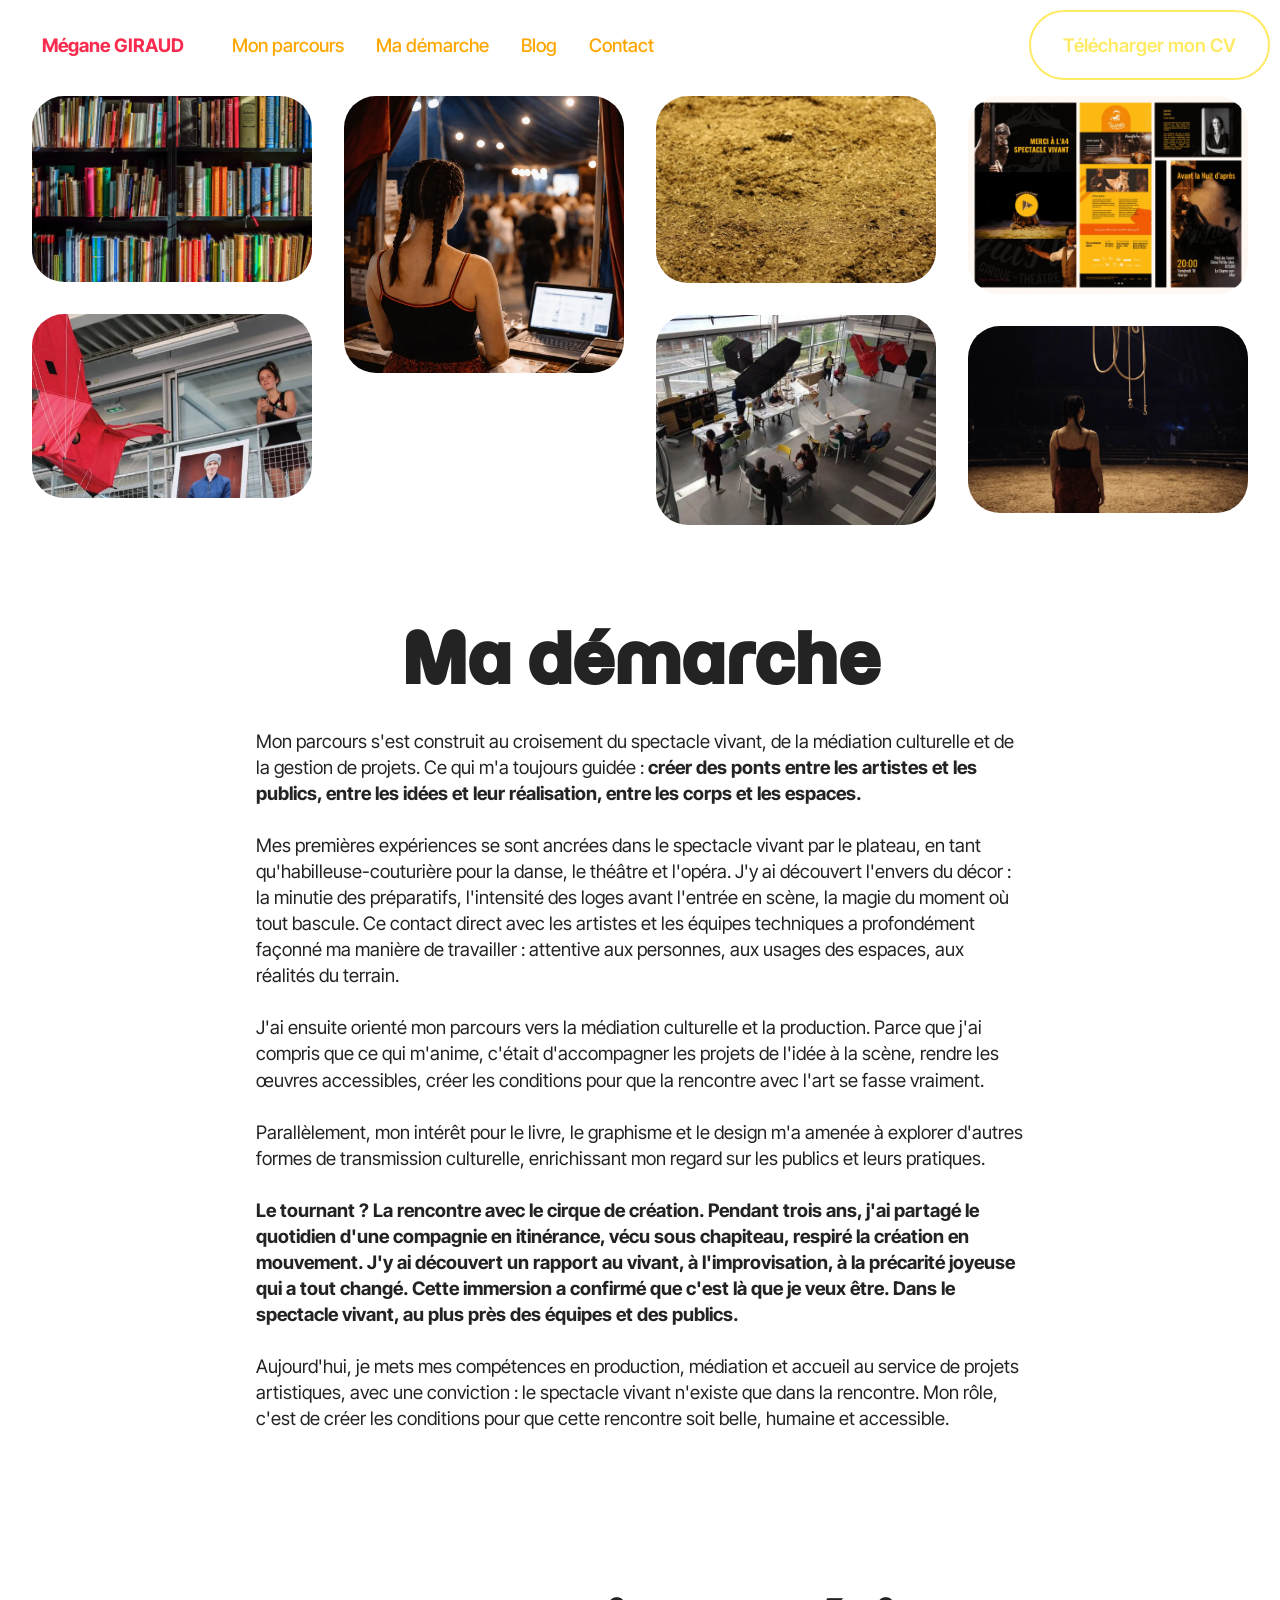
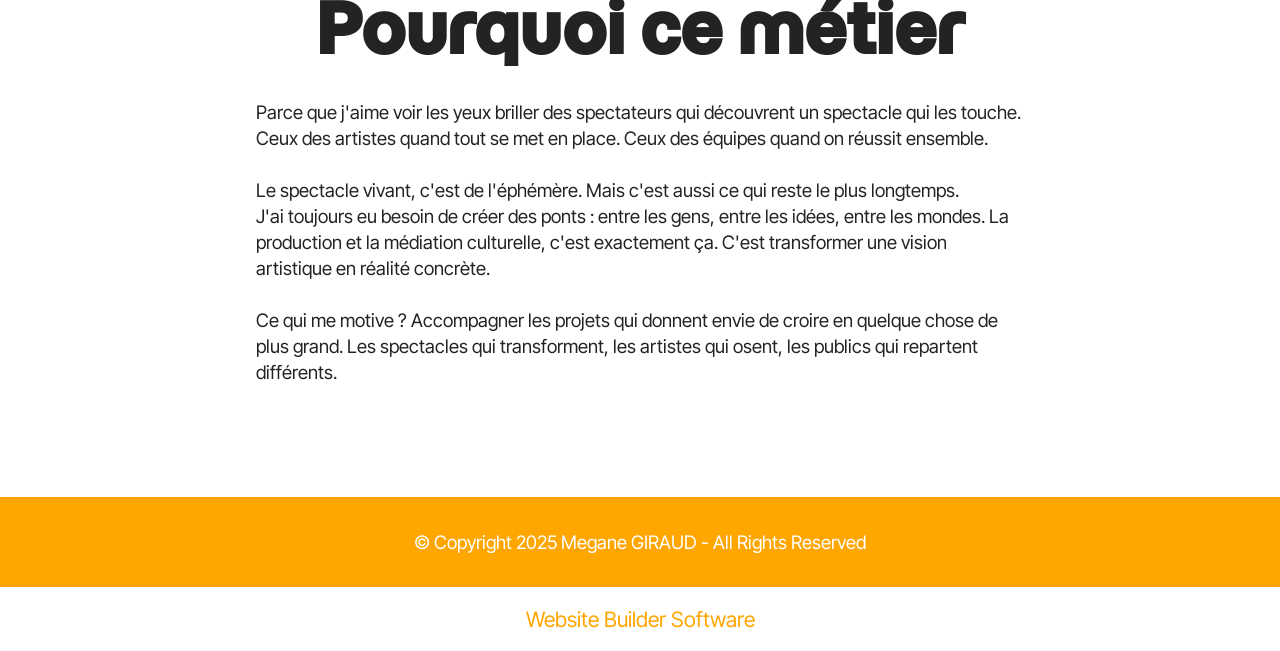
==== commit 07de077c: "create github pages" ====
--- a/page1.html
+++ b/page1.html
@@ -23,7 +23,7 @@
   <noscript><link rel="stylesheet" href="https://fonts.googleapis.com/css?family=Momo+Trust+Display:400&display=swap"></noscript>
   <link rel="preload" href="https://fonts.googleapis.com/css?family=Inter+Tight:100,200,300,400,500,600,700,800,900,100i,200i,300i,400i,500i,600i,700i,800i,900i&display=swap" as="style" onload="this.onload=null;this.rel='stylesheet'">
   <noscript><link rel="stylesheet" href="https://fonts.googleapis.com/css?family=Inter+Tight:100,200,300,400,500,600,700,800,900,100i,200i,300i,400i,500i,600i,700i,800i,900i&display=swap"></noscript>
-  <link rel="preload" as="style" href="assets/mobirise/css/mbr-additional.css?v=ucUdDL"><link rel="stylesheet" href="assets/mobirise/css/mbr-additional.css?v=ucUdDL" type="text/css">
+  <link rel="preload" as="style" href="assets/mobirise/css/mbr-additional.css?v=tns5CX"><link rel="stylesheet" href="assets/mobirise/css/mbr-additional.css?v=tns5CX" type="text/css">
 
   
   
@@ -75,114 +75,114 @@
         </div>
         <div class="row mbr-gallery mbr-masonry" data-masonry="{&quot;percentPosition&quot;: true }">
             <div class="col-12 col-md-6 col-lg-3 item gallery-image">
-                <div class="item-wrapper" data-toggle="modal" data-bs-toggle="modal" data-target="#v92X5hai7k-modal" data-bs-target="#v92X5hai7k-modal">
-                    <img class="w-100" src="assets/images/christmas-background-1204029-1280-1256x835.jpg" alt="Librairie" data-slide-to="0" data-bs-slide-to="0" data-target="#lb-v92X5hai7k" data-bs-target="#lb-v92X5hai7k">
-                    <div class="icon-wrapper">
-                        <span class="mobi-mbri mobi-mbri-search mbr-iconfont mbr-iconfont-btn"></span>
-                    </div>
-                </div>
-                
-            </div>
-            <div class="col-12 col-md-6 col-lg-3 item gallery-image">
-                <div class="item-wrapper" data-toggle="modal" data-bs-toggle="modal" data-target="#v92X5hai7k-modal" data-bs-target="#v92X5hai7k-modal">
-                    <img class="w-100" src="assets/images/billetterie-1024x1536.png" alt="Mobirise Website Builder" data-slide-to="1" data-bs-slide-to="1" data-target="#lb-v92X5hai7k" data-bs-target="#lb-v92X5hai7k">
-                    <div class="icon-wrapper">
-                        <span class="mobi-mbri mobi-mbri-search mbr-iconfont mbr-iconfont-btn"></span>
-                    </div>
-                </div>
-                
-            </div>
-            <div class="col-12 col-md-6 col-lg-3 item gallery-image">
-                <div class="item-wrapper" data-toggle="modal" data-bs-toggle="modal" data-target="#v92X5hai7k-modal" data-bs-target="#v92X5hai7k-modal">
-                    <img class="w-100" src="assets/images/img-3951-1256x837.jpg" alt="Mobirise Website Builder" data-slide-to="2" data-bs-slide-to="2" data-target="#lb-v92X5hai7k" data-bs-target="#lb-v92X5hai7k">
-                    <div class="icon-wrapper">
-                        <span class="mobi-mbri mobi-mbri-search mbr-iconfont mbr-iconfont-btn"></span>
-                    </div>
-                </div>
-                
-            </div>
-            <div class="col-12 col-md-6 col-lg-3 item gallery-image">
-                <div class="item-wrapper" data-toggle="modal" data-bs-toggle="modal" data-target="#v92X5hai7k-modal" data-bs-target="#v92X5hai7k-modal">
-                    <img class="w-100" src="assets/images/portfolio-mag-1-1256x888.png" alt="Mobirise Website Builder" data-slide-to="3" data-bs-slide-to="3" data-target="#lb-v92X5hai7k" data-bs-target="#lb-v92X5hai7k">
-                    <div class="icon-wrapper">
-                        <span class="mobi-mbri mobi-mbri-search mbr-iconfont mbr-iconfont-btn"></span>
-                    </div>
-                </div>
-                
-            </div>
-            <div class="col-12 col-md-6 col-lg-3 item gallery-image">
-                <div class="item-wrapper" data-toggle="modal" data-bs-toggle="modal" data-target="#v92X5hai7k-modal" data-bs-target="#v92X5hai7k-modal">
-                    <img class="w-100" src="assets/images/dome-mediation-numerique-textile-megane-giraud-2-960x630.jpg" alt="Mobirise Website Builder" data-slide-to="4" data-bs-slide-to="4" data-target="#lb-v92X5hai7k" data-bs-target="#lb-v92X5hai7k">
-                    <div class="icon-wrapper">
-                        <span class="mobi-mbri mobi-mbri-search mbr-iconfont mbr-iconfont-btn"></span>
-                    </div>
-                </div>
-                
-            </div>
-            <div class="col-12 col-md-6 col-lg-3 item gallery-image">
-                <div class="item-wrapper" data-toggle="modal" data-bs-toggle="modal" data-target="#v92X5hai7k-modal" data-bs-target="#v92X5hai7k-modal">
-                    <img class="w-100" src="assets/images/dome-mediation-numerique-textile-megane-giraud-3-640x480.jpg" alt="Mobirise Website Builder" data-slide-to="5" data-bs-slide-to="5" data-target="#lb-v92X5hai7k" data-bs-target="#lb-v92X5hai7k">
-                    <div class="icon-wrapper">
-                        <span class="mobi-mbri mobi-mbri-search mbr-iconfont mbr-iconfont-btn"></span>
-                    </div>
-                </div>
-                
-            </div>
-            <div class="col-12 col-md-6 col-lg-3 item gallery-image">
-                <div class="item-wrapper" data-toggle="modal" data-bs-toggle="modal" data-target="#v92X5hai7k-modal" data-bs-target="#v92X5hai7k-modal">
-                    <img class="w-100" src="assets/images/megane-giraud-1536x1024.png" alt="Mobirise Website Builder" data-slide-to="6" data-bs-slide-to="6" data-target="#lb-v92X5hai7k" data-bs-target="#lb-v92X5hai7k">
-                    <div class="icon-wrapper">
-                        <span class="mobi-mbri mobi-mbri-search mbr-iconfont mbr-iconfont-btn"></span>
-                    </div>
-                </div>
-                
-            </div>
-        </div>
-
-        <div class="modal mbr-slider" tabindex="-1" role="dialog" aria-hidden="true" id="v92X5hai7k-modal">
+                <div class="item-wrapper" data-toggle="modal" data-bs-toggle="modal" data-target="#v945AiMiNK-modal" data-bs-target="#v945AiMiNK-modal">
+                    <img class="w-100" src="assets/images/christmas-background-1204029-1280-1256x835.webp" alt="Librairie" data-slide-to="0" data-bs-slide-to="0" data-target="#lb-v945AiMiNK" data-bs-target="#lb-v945AiMiNK">
+                    <div class="icon-wrapper">
+                        <span class="mobi-mbri mobi-mbri-search mbr-iconfont mbr-iconfont-btn"></span>
+                    </div>
+                </div>
+                
+            </div>
+            <div class="col-12 col-md-6 col-lg-3 item gallery-image">
+                <div class="item-wrapper" data-toggle="modal" data-bs-toggle="modal" data-target="#v945AiMiNK-modal" data-bs-target="#v945AiMiNK-modal">
+                    <img class="w-100" src="assets/images/billetterie-1024x1536.webp" alt="Mobirise Website Builder" data-slide-to="1" data-bs-slide-to="1" data-target="#lb-v945AiMiNK" data-bs-target="#lb-v945AiMiNK">
+                    <div class="icon-wrapper">
+                        <span class="mobi-mbri mobi-mbri-search mbr-iconfont mbr-iconfont-btn"></span>
+                    </div>
+                </div>
+                
+            </div>
+            <div class="col-12 col-md-6 col-lg-3 item gallery-image">
+                <div class="item-wrapper" data-toggle="modal" data-bs-toggle="modal" data-target="#v945AiMiNK-modal" data-bs-target="#v945AiMiNK-modal">
+                    <img class="w-100" src="assets/images/img-3951-1256x837.webp" alt="Mobirise Website Builder" data-slide-to="2" data-bs-slide-to="2" data-target="#lb-v945AiMiNK" data-bs-target="#lb-v945AiMiNK">
+                    <div class="icon-wrapper">
+                        <span class="mobi-mbri mobi-mbri-search mbr-iconfont mbr-iconfont-btn"></span>
+                    </div>
+                </div>
+                
+            </div>
+            <div class="col-12 col-md-6 col-lg-3 item gallery-image">
+                <div class="item-wrapper" data-toggle="modal" data-bs-toggle="modal" data-target="#v945AiMiNK-modal" data-bs-target="#v945AiMiNK-modal">
+                    <img class="w-100" src="assets/images/portfolio-mag-1-1256x888.webp" alt="Mobirise Website Builder" data-slide-to="3" data-bs-slide-to="3" data-target="#lb-v945AiMiNK" data-bs-target="#lb-v945AiMiNK">
+                    <div class="icon-wrapper">
+                        <span class="mobi-mbri mobi-mbri-search mbr-iconfont mbr-iconfont-btn"></span>
+                    </div>
+                </div>
+                
+            </div>
+            <div class="col-12 col-md-6 col-lg-3 item gallery-image">
+                <div class="item-wrapper" data-toggle="modal" data-bs-toggle="modal" data-target="#v945AiMiNK-modal" data-bs-target="#v945AiMiNK-modal">
+                    <img class="w-100" src="assets/images/dome-mediation-numerique-textile-megane-giraud-2-960x630.webp" alt="Mobirise Website Builder" data-slide-to="4" data-bs-slide-to="4" data-target="#lb-v945AiMiNK" data-bs-target="#lb-v945AiMiNK">
+                    <div class="icon-wrapper">
+                        <span class="mobi-mbri mobi-mbri-search mbr-iconfont mbr-iconfont-btn"></span>
+                    </div>
+                </div>
+                
+            </div>
+            <div class="col-12 col-md-6 col-lg-3 item gallery-image">
+                <div class="item-wrapper" data-toggle="modal" data-bs-toggle="modal" data-target="#v945AiMiNK-modal" data-bs-target="#v945AiMiNK-modal">
+                    <img class="w-100" src="assets/images/dome-mediation-numerique-textile-megane-giraud-3-640x480.webp" alt="Mobirise Website Builder" data-slide-to="5" data-bs-slide-to="5" data-target="#lb-v945AiMiNK" data-bs-target="#lb-v945AiMiNK">
+                    <div class="icon-wrapper">
+                        <span class="mobi-mbri mobi-mbri-search mbr-iconfont mbr-iconfont-btn"></span>
+                    </div>
+                </div>
+                
+            </div>
+            <div class="col-12 col-md-6 col-lg-3 item gallery-image">
+                <div class="item-wrapper" data-toggle="modal" data-bs-toggle="modal" data-target="#v945AiMiNK-modal" data-bs-target="#v945AiMiNK-modal">
+                    <img class="w-100" src="assets/images/megane-giraud-1536x1024.webp" alt="Mobirise Website Builder" data-slide-to="6" data-bs-slide-to="6" data-target="#lb-v945AiMiNK" data-bs-target="#lb-v945AiMiNK">
+                    <div class="icon-wrapper">
+                        <span class="mobi-mbri mobi-mbri-search mbr-iconfont mbr-iconfont-btn"></span>
+                    </div>
+                </div>
+                
+            </div>
+        </div>
+
+        <div class="modal mbr-slider" tabindex="-1" role="dialog" aria-hidden="true" id="v945AiMiNK-modal">
             <div class="modal-dialog" role="document">
                 <div class="modal-content">
                     <div class="modal-body">
-                        <div class="carousel slide" id="lb-v92X5hai7k" data-interval="5000" data-bs-interval="5000">
+                        <div class="carousel slide" id="lb-v945AiMiNK" data-interval="5000" data-bs-interval="5000">
                             <div class="carousel-inner">
                                 <div class="carousel-item active">
-                                    <img class="d-block w-100" src="assets/images/christmas-background-1204029-1280-1256x835.jpg" alt="Mobirise Website Builder">
-                                </div>
-                                <div class="carousel-item">
-                                    <img class="d-block w-100" src="assets/images/billetterie-1024x1536.png" alt="Mobirise Website Builder">
-                                </div>
-                                <div class="carousel-item">
-                                    <img class="d-block w-100" src="assets/images/img-3951-1256x837.jpg" alt="Mobirise Website Builder">
-                                </div>
-                                <div class="carousel-item">
-                                    <img class="d-block w-100" src="assets/images/portfolio-mag-1-1256x888.png" alt="Mobirise Website Builder">
-                                </div>
-                                <div class="carousel-item">
-                                    <img class="d-block w-100" src="assets/images/dome-mediation-numerique-textile-megane-giraud-2-960x630.jpg" alt="Mobirise Website Builder">
-                                </div>
-                                <div class="carousel-item">
-                                    <img class="d-block w-100" src="assets/images/dome-mediation-numerique-textile-megane-giraud-3-640x480.jpg" alt="Mobirise Website Builder">
-                                </div>
-                                <div class="carousel-item">
-                                    <img class="d-block w-100" src="assets/images/megane-giraud-1536x1024.png" alt="Mobirise Website Builder">
+                                    <img class="d-block w-100" src="assets/images/christmas-background-1204029-1280-1256x835.webp" alt="Mobirise Website Builder">
+                                </div>
+                                <div class="carousel-item">
+                                    <img class="d-block w-100" src="assets/images/billetterie-1024x1536.webp" alt="Mobirise Website Builder">
+                                </div>
+                                <div class="carousel-item">
+                                    <img class="d-block w-100" src="assets/images/img-3951-1256x837.webp" alt="Mobirise Website Builder">
+                                </div>
+                                <div class="carousel-item">
+                                    <img class="d-block w-100" src="assets/images/portfolio-mag-1-1256x888.webp" alt="Mobirise Website Builder">
+                                </div>
+                                <div class="carousel-item">
+                                    <img class="d-block w-100" src="assets/images/dome-mediation-numerique-textile-megane-giraud-2-960x630.webp" alt="Mobirise Website Builder">
+                                </div>
+                                <div class="carousel-item">
+                                    <img class="d-block w-100" src="assets/images/dome-mediation-numerique-textile-megane-giraud-3-640x480.webp" alt="Mobirise Website Builder">
+                                </div>
+                                <div class="carousel-item">
+                                    <img class="d-block w-100" src="assets/images/megane-giraud-1536x1024.webp" alt="Mobirise Website Builder">
                                 </div>
                             </div>
                             <ol class="carousel-indicators">
-                                <li data-slide-to="0" data-bs-slide-to="0" class="active" data-target="#lb-v92X5hai7k" data-bs-target="#lb-v92X5hai7k"></li>
-                                <li data-slide-to="1" data-bs-slide-to="1" data-target="#lb-v92X5hai7k" data-bs-target="#lb-v92X5hai7k"></li>
-                                <li data-slide-to="2" data-bs-slide-to="2" data-target="#lb-v92X5hai7k" data-bs-target="#lb-v92X5hai7k"></li>
-                                <li data-slide-to="3" data-bs-slide-to="3" data-target="#lb-v92X5hai7k" data-bs-target="#lb-v92X5hai7k"></li>
-                                <li data-slide-to="4" data-bs-slide-to="4" data-target="#lb-v92X5hai7k" data-bs-target="#lb-v92X5hai7k"></li>
-                                <li data-slide-to="5" data-bs-slide-to="5" data-target="#lb-v92X5hai7k" data-bs-target="#lb-v92X5hai7k"></li>
-                                <li data-slide-to="6" data-bs-slide-to="6" data-target="#lb-v92X5hai7k" data-bs-target="#lb-v92X5hai7k"></li>
+                                <li data-slide-to="0" data-bs-slide-to="0" class="active" data-target="#lb-v945AiMiNK" data-bs-target="#lb-v945AiMiNK"></li>
+                                <li data-slide-to="1" data-bs-slide-to="1" data-target="#lb-v945AiMiNK" data-bs-target="#lb-v945AiMiNK"></li>
+                                <li data-slide-to="2" data-bs-slide-to="2" data-target="#lb-v945AiMiNK" data-bs-target="#lb-v945AiMiNK"></li>
+                                <li data-slide-to="3" data-bs-slide-to="3" data-target="#lb-v945AiMiNK" data-bs-target="#lb-v945AiMiNK"></li>
+                                <li data-slide-to="4" data-bs-slide-to="4" data-target="#lb-v945AiMiNK" data-bs-target="#lb-v945AiMiNK"></li>
+                                <li data-slide-to="5" data-bs-slide-to="5" data-target="#lb-v945AiMiNK" data-bs-target="#lb-v945AiMiNK"></li>
+                                <li data-slide-to="6" data-bs-slide-to="6" data-target="#lb-v945AiMiNK" data-bs-target="#lb-v945AiMiNK"></li>
                             </ol>
                             <a role="button" href="" class="close" data-dismiss="modal" data-bs-dismiss="modal" aria-label="Close">
                             </a>
-                            <a class="carousel-control-prev carousel-control" role="button" data-slide="prev" data-bs-slide="prev" href="#lb-v92X5hai7k">
+                            <a class="carousel-control-prev carousel-control" role="button" data-slide="prev" data-bs-slide="prev" href="#lb-v945AiMiNK">
                                 <span class="mobi-mbri mobi-mbri-arrow-prev" aria-hidden="true"></span>
                                 <span class="sr-only visually-hidden">Previous</span>
                             </a>
-                            <a class="carousel-control-next carousel-control" role="button" data-slide="next" data-bs-slide="next" href="#lb-v92X5hai7k">
+                            <a class="carousel-control-next carousel-control" role="button" data-slide="next" data-bs-slide="next" href="#lb-v945AiMiNK">
                                 <span class="mobi-mbri mobi-mbri-arrow-next" aria-hidden="true"></span>
                                 <span class="sr-only visually-hidden">Next</span>
                             </a>
@@ -205,7 +205,28 @@
     <div class="row justify-content-center">
       <div class="col-md-12 content-head">
         <h1 class="mbr-section-title mbr-fonts-style mt-4 display-1"><strong>Ma démarche</strong></h1>
-        <p class="mbr-text mbr-fonts-style mt-4 display-4">Mon parcours s’est construit au croisement du spectacle vivant, de la médiation culturelle et de la gestion de projets. Si j’ai acquis une expérience solide dans des contextes administratifs et institutionnels en dehors du champ artistique, ces expériences n’ont fait que renforcer ma capacité à appréhender les projets culturels de manière globale, structurée et concrète.<br><br>Mes premières expériences professionnelles se sont ancrées dans le spectacle vivant par le corps et le plateau, en tant qu’habilleuse - couturière pour la danse, le théâtre et l’opéra. Ce contact direct avec les artistes, les équipes techniques et les rythmes de la création a profondément façonné ma manière de travailler : attentive aux personnes, aux usages des espaces et aux réalités du terrain.<br><br>J’ai ensuite orienté mon parcours vers la médiation culturelle et la production, à travers des études dédiées et des missions menées dans le cadre de festivals et de projets artistiques. Ces expériences m’ont permis de développer une approche transversale, mêlant organisation, relation aux publics, coordination et accompagnement des équipes.<br><br>Parallèlement, mon intérêt pour le livre, le graphisme et le design m’a amenée à travailler dans des contextes variés : librairie, conseil client, communication visuelle, illustration, enrichissant ainsi mon regard sur les pratiques culturelles et les formes de transmission.<br><br><strong>La rencontre avec le cirque de création a marqué une étape décisive. Pendant trois années, j’ai partagé le quotidien d’une compagnie en itinérance, découvrant la vie sous chapiteau, la création en mouvement et un rapport sensible au vivant. Cette immersion a profondément nourri mon envie de m’investir durablement dans le spectacle vivant, tout en conservant une ouverture aux autres disciplines artistiques.<br></strong><br>Aujourd’hui, je mets mes compétences en production, médiation culturelle et accueil des publics au service de projets artistiques, avec le souci constant de relier les équipes, les lieux et les publics, et de contribuer à des expériences culturelles accessibles, humaines et ancrées dans le territoire.</p>
+        <p class="mbr-text mbr-fonts-style mt-4 display-4">Mon parcours s'est construit au croisement du spectacle vivant, de la médiation culturelle et de la gestion de projets. Ce qui m'a toujours guidée : <strong>créer des ponts entre les artistes et les publics, entre les idées et leur réalisation, entre les corps et les espaces.</strong><br><br>Mes premières expériences se sont ancrées dans le spectacle vivant par le plateau, en tant qu'habilleuse-couturière pour la danse, le théâtre et l'opéra. J'y ai découvert l'envers du décor : la minutie des préparatifs, l'intensité des loges avant l'entrée en scène, la magie du moment où tout bascule. Ce contact direct avec les artistes et les équipes techniques a profondément façonné ma manière de travailler : attentive aux personnes, aux usages des espaces, aux réalités du terrain.<br><br>J'ai ensuite orienté mon parcours vers la médiation culturelle et la production. Parce que j'ai compris que ce qui m'anime, c'était d'accompagner les projets de l'idée à la scène, rendre les œuvres accessibles, créer les conditions pour que la rencontre avec l'art se fasse vraiment.<br><br>Parallèlement, mon intérêt pour le livre, le graphisme et le design m'a amenée à explorer d'autres formes de transmission culturelle, enrichissant mon regard sur les publics et leurs pratiques.<br><br><strong>Le tournant ? La rencontre avec le cirque de création. Pendant trois ans, j'ai partagé le quotidien d'une compagnie en itinérance, vécu sous chapiteau, respiré la création en mouvement. J'y ai découvert un rapport au vivant, à l'improvisation, à la précarité joyeuse qui a tout changé. Cette immersion a confirmé que c'est là que je veux être. Dans le spectacle vivant, au plus près des équipes et des publics.<br></strong><br>Aujourd'hui, je mets mes compétences en production, médiation et accueil au service de projets artistiques, avec une conviction : le spectacle vivant n'existe que dans la rencontre. Mon rôle, c'est de créer les conditions pour que cette rencontre soit belle, humaine et accessible.<br></p>
+        
+      </div>
+    </div>
+  </div>
+</section>
+
+<section data-bs-version="5.1" class="header16 cid-v93WLzi7Gf" id="header16-2a">
+  
+
+  
+  
+
+  <div class="text-center container">
+    
+    <div class="row justify-content-center">
+      <div class="col-md-12 content-head">
+        <h1 class="mbr-section-title mbr-fonts-style mt-4 display-1"><strong>Pourquoi ce métier</strong></h1>
+        <p class="mbr-text mbr-fonts-style mt-4 display-4">Parce que j'aime voir les yeux briller&nbsp;des spectateurs qui découvrent un spectacle qui les touche. Ceux des artistes quand tout se met en place. Ceux des équipes quand on réussit ensemble.<br>
+<br>Le spectacle vivant, c'est de l'éphémère. Mais c'est aussi ce qui reste le plus longtemps.
+<br>J'ai toujours eu besoin de créer des ponts : entre les gens, entre les idées, entre les mondes. La production et la médiation culturelle, c'est exactement ça. C'est transformer une vision artistique en réalité concrète.<br>
+<br>Ce qui me motive ? Accompagner les projets qui donnent envie de croire en quelque chose de plus grand. Les spectacles qui transforment, les artistes qui osent, les publics qui repartent différents.<br></p>
         
       </div>
     </div>
@@ -227,9 +248,8 @@
             </div>
         </div>
     </div>
-</section><section class="display-7" style="padding: 0;align-items: center;justify-content: center;flex-wrap: wrap;    align-content: center;display: flex;position: relative;height: 4rem;"><a href="https://mobiri.se/152356" style="flex: 1 1;height: 4rem;position: absolute;width: 100%;z-index: 1;"><img alt="" style="height: 4rem;" src="[data-uri]"></a><p style="margin: 0;text-align: center;" class="display-7">&#8204;</p><a style="z-index:1" href="https://mobirise.com/html-builder.html">HTML Website Maker</a></section><script src="assets/bootstrap/js/bootstrap.bundle.min.js"></script>  <script src="assets/web/assets/cookies-alert-plugin/cookies-alert-core.js"></script>  <script src="assets/web/assets/cookies-alert-plugin/cookies-alert-script.js"></script>  <script src="assets/smoothscroll/smooth-scroll.js"></script>  <script src="assets/ytplayer/index.js"></script>  <script src="assets/dropdown/js/navbar-dropdown.js"></script>  <script src="assets/masonry/masonry.pkgd.min.js"></script>  <script src="assets/imagesloaded/imagesloaded.pkgd.min.js"></script>  <script src="assets/theme/js/script.js"></script>  <script src="assets/gallery/player.min.js"></script>  <script src="assets/gallery/script.js"></script>  
-  
-  
-<input name="cookieData" type="hidden" data-cookie-cookiesAlertType='false' data-cookie-customDialogSelector='null' data-cookie-colorText='#424a4d' data-cookie-colorBg='rgb(255, 255, 255)' data-cookie-opacityOverlay='0' data-cookie-bgOpacity='100' data-cookie-textButton='GOT IT' data-cookie-rejectText='REJECT' data-cookie-colorButton='#ffa600' data-cookie-rejectColor='#ffffff' data-cookie-colorLink='#424a4d' data-cookie-underlineLink='true' data-cookie-text="We use cookies to give you the best experience. Read our <a href='privacy.html'>cookie policy</a>.">
-  </body>
+</section><section class="display-7" style="padding: 0;align-items: center;justify-content: center;flex-wrap: wrap;    align-content: center;display: flex;position: relative;height: 4rem;"><a href="https://mobiri.se/152356" style="flex: 1 1;height: 4rem;position: absolute;width: 100%;z-index: 1;"><img alt="" style="height: 4rem;" src="[data-uri]"></a><p style="margin: 0;text-align: center;" class="display-7">&#8204;</p><a style="z-index:1" href="https://mobirise.com"> Website Builder Software</a></section><script src="assets/bootstrap/js/bootstrap.bundle.min.js"></script>  <script src="assets/smoothscroll/smooth-scroll.js"></script>  <script src="assets/ytplayer/index.js"></script>  <script src="assets/dropdown/js/navbar-dropdown.js"></script>  <script src="assets/masonry/masonry.pkgd.min.js"></script>  <script src="assets/imagesloaded/imagesloaded.pkgd.min.js"></script>  <script src="assets/theme/js/script.js"></script>  <script src="assets/gallery/player.min.js"></script>  <script src="assets/gallery/script.js"></script>  
+  
+  
+</body>
 </html>
--- a/assets/mobirise/css/mbr-additional.css
+++ b/assets/mobirise/css/mbr-additional.css
@@ -1349,7 +1349,7 @@
 }
 .cid-v2bgPXjnMu {
   display: flex;
-  background-image: url("../../../assets/images/megane-giraud-1536x1024.png");
+  background-image: url("../../../assets/images/megane-giraud-1536x1024.webp");
 }
 .cid-v2bgPXjnMu .mbr-overlay {
   background-color: #000000;
@@ -1583,7 +1583,7 @@
   max-width: 800px;
 }
 .cid-v8R2Uajqz5 .card1 {
-  background-image: url("../../../assets/images/portfolio-mag-1-1256x888.png");
+  background-image: url("../../../assets/images/portfolio-mag-1-1256x888.webp");
   background-size: cover;
   background-position: center center;
 }
@@ -1591,7 +1591,7 @@
   background: #ffc195;
 }
 .cid-v8R2Uajqz5 .card2 {
-  background-image: url("../../../assets/images/pmm-5736-2000x1333.jpeg");
+  background-image: url("../../../assets/images/pmm-5736-2000x1333.webp");
   background-size: cover;
   background-position: center center;
 }
@@ -1599,7 +1599,7 @@
   background: #ffd7ef;
 }
 .cid-v8R2Uajqz5 .card3 {
-  background-image: url("../../../assets/images/dome-mediation-numerique-textile-megane-giraud-3-640x480.jpg");
+  background-image: url("../../../assets/images/dome-mediation-numerique-textile-megane-giraud-3-640x480.webp");
   background-size: cover;
   background-position: center center;
 }
@@ -1607,7 +1607,7 @@
   background: #ffea64;
 }
 .cid-v8R2Uajqz5 .card4 {
-  background-image: url("../../../assets/images/logo-effet-papier-1920x1080.png");
+  background-image: url("../../../assets/images/logo-effet-papier-1920x1080.webp");
   background-size: cover;
   background-position: center center;
 }
@@ -1707,7 +1707,7 @@
   max-width: 800px;
 }
 .cid-v8S7GMNAjk .card1 {
-  background-image: url("../../../assets/images/epoque-caen-24-703x703.png");
+  background-image: url("../../../assets/images/epoque-caen-24-703x703.webp");
   background-size: cover;
   background-position: center center;
 }
@@ -1715,7 +1715,7 @@
   background: #ffc195;
 }
 .cid-v8S7GMNAjk .card2 {
-  background-image: url("../../../assets/images/labeo-500x500.png");
+  background-image: url("../../../assets/images/labeo-500x500.webp");
   background-size: cover;
   background-position: center center;
 }
@@ -1723,7 +1723,7 @@
   background: #ffd7ef;
 }
 .cid-v8S7GMNAjk .card3 {
-  background-image: url("../../../assets/images/livre-paris-500x500.png");
+  background-image: url("../../../assets/images/livre-paris-500x500.webp");
   background-size: cover;
   background-position: center center;
 }
@@ -1731,7 +1731,7 @@
   background: #ffea64;
 }
 .cid-v8S7GMNAjk .card4 {
-  background-image: url("../../../assets/images/pluriels-500x500.png");
+  background-image: url("../../../assets/images/pluriels-500x500.webp");
   background-size: cover;
   background-position: center center;
 }
@@ -1841,6 +1841,9 @@
   max-width: 800px;
 }
 .cid-v8R5cuqLW9 .mbr-section-title {
+  color: #ffd7ef;
+}
+.cid-v8R5cuqLW9 .mbr-section-subtitle {
   color: #ffd7ef;
 }
 .cid-v8Rfif6iIU {
@@ -2732,6 +2735,64 @@
 .cid-v8R9LqBxb2 .content-head {
   max-width: 800px;
 }
+.cid-v93WLzi7Gf {
+  padding-top: 1rem;
+  padding-bottom: 6rem;
+  background-color: #ffffff;
+}
+.cid-v93WLzi7Gf .mbr-fallback-image.disabled {
+  display: none;
+}
+.cid-v93WLzi7Gf .mbr-fallback-image {
+  display: block;
+  background-size: cover;
+  background-position: center center;
+  width: 100%;
+  height: 100%;
+  position: absolute;
+  top: 0;
+}
+.cid-v93WLzi7Gf .image-wrap img {
+  width: 100%;
+}
+@media (min-width: 992px) {
+  .cid-v93WLzi7Gf .image-wrap img {
+    display: block;
+    margin: auto;
+  }
+}
+.cid-v93WLzi7Gf .row-links {
+  width: 100%;
+  justify-content: center;
+}
+.cid-v93WLzi7Gf .header-menu {
+  list-style: none;
+  display: flex;
+  justify-content: center;
+  flex-wrap: wrap;
+  padding: 0;
+  margin-bottom: 0;
+}
+.cid-v93WLzi7Gf .header-menu li {
+  padding: 0 1rem 1rem 1rem;
+}
+.cid-v93WLzi7Gf .header-menu li p {
+  margin: 0;
+}
+.cid-v93WLzi7Gf .mbr-section-title {
+  color: #232323;
+}
+.cid-v93WLzi7Gf .header-menu-item {
+  color: #ffffff;
+}
+.cid-v93WLzi7Gf .mbr-text,
+.cid-v93WLzi7Gf .mbr-section-btn {
+  color: #232323;
+  text-align: left;
+}
+.cid-v93WLzi7Gf .content-head {
+  max-width: 800px;
+}
 .cid-v8Rfif6iIU {
   padding-top: 2rem;
   padding-bottom: 2rem;
@@ -4287,7 +4348,7 @@
   }
 }
 .cid-v92jIvCfl6 .wrap {
-  background: url("../../../assets/images/background1.jpg");
+  background: url("../../../assets/images/background1.webp");
   background-repeat: no-repeat;
   background-position: center;
   background-size: cover;
@@ -4879,8 +4940,52 @@
     padding: 1rem;
   }
 }
+.cid-v940IEVxbf {
+  padding-top: 8rem;
+  padding-bottom: 1rem;
+  background-color: #ffea64;
+}
+.cid-v940IEVxbf .mbr-fallback-image.disabled {
+  display: none;
+}
+.cid-v940IEVxbf .mbr-fallback-image {
+  display: block;
+  background-size: cover;
+  background-position: center center;
+  width: 100%;
+  height: 100%;
+  position: absolute;
+  top: 0;
+}
+.cid-v940IEVxbf .card-wrapper {
+  background: #393193;
+}
+@media (max-width: 767px) {
+  .cid-v940IEVxbf .card-wrapper {
+    padding: 1.5rem;
+  }
+}
+@media (min-width: 768px) and (max-width: 991px) {
+  .cid-v940IEVxbf .card-wrapper {
+    padding: 2.25rem;
+  }
+}
+@media (min-width: 992px) {
+  .cid-v940IEVxbf .card-wrapper {
+    padding: 4rem;
+  }
+}
+.cid-v940IEVxbf .mbr-text,
+.cid-v940IEVxbf .mbr-section-btn {
+  color: #ffffff;
+}
+.cid-v940IEVxbf .card-title,
+.cid-v940IEVxbf .card-box {
+  text-align: center;
+  color: #ffffff;
+}
 .cid-v92yqWgI2V {
-  padding-top: 6rem;
+  padding-top: 2rem;
   padding-bottom: 6rem;
   background-color: #ffea64;
 }
@@ -4933,6 +5038,48 @@
 .cid-v92yqWgI2V .mbr-tag,
 .cid-v92yqWgI2V .tags-wrapper {
   color: #000000;
+}
+.cid-v943RoyPIq {
+  padding-top: 6rem;
+  padding-bottom: 6rem;
+  background-color: #ffffff;
+}
+.cid-v943RoyPIq .mbr-text {
+  color: #000000;
+}
+.cid-v943RoyPIq .mbr-section-subtitle {
+  color: #000000;
+}
+.cid-v943RoyPIq .mbr-section-title {
+  color: #000000;
+}
+.cid-v943RoyPIq .img-wrapper img {
+  width: 120px;
+  height: 120px;
+  object-fit: cover;
+  border-radius: 50% !important;
+}
+@media (min-width: 768px) and (max-width: 991px) {
+  .cid-v943RoyPIq .img-wrapper img {
+    width: 120px;
+    height: 120px;
+  }
+}
+@media (max-width: 768px) {
+  .cid-v943RoyPIq .img-wrapper img {
+    width: 80px;
+    height: 80px;
+  }
+}
+.cid-v943RoyPIq .img-wrapper {
+  display: flex;
+}
+.cid-v943RoyPIq .card-text {
+  text-align: center;
+}
+.cid-v943RoyPIq .card-title,
+.cid-v943RoyPIq .img-wrapper {
+  text-align: center;
 }
 .cid-v8Rfif6iIU {
   padding-top: 2rem;
--- a/assets/mobirise/css/mbr-additional.css
+++ b/assets/mobirise/css/mbr-additional.css
@@ -1349,7 +1349,7 @@
 }
 .cid-v2bgPXjnMu {
   display: flex;
-  background-image: url("../../../assets/images/megane-giraud-1536x1024.png");
+  background-image: url("../../../assets/images/megane-giraud-1536x1024.webp");
 }
 .cid-v2bgPXjnMu .mbr-overlay {
   background-color: #000000;
@@ -1583,7 +1583,7 @@
   max-width: 800px;
 }
 .cid-v8R2Uajqz5 .card1 {
-  background-image: url("../../../assets/images/portfolio-mag-1-1256x888.png");
+  background-image: url("../../../assets/images/portfolio-mag-1-1256x888.webp");
   background-size: cover;
   background-position: center center;
 }
@@ -1591,7 +1591,7 @@
   background: #ffc195;
 }
 .cid-v8R2Uajqz5 .card2 {
-  background-image: url("../../../assets/images/pmm-5736-2000x1333.jpeg");
+  background-image: url("../../../assets/images/pmm-5736-2000x1333.webp");
   background-size: cover;
   background-position: center center;
 }
@@ -1599,7 +1599,7 @@
   background: #ffd7ef;
 }
 .cid-v8R2Uajqz5 .card3 {
-  background-image: url("../../../assets/images/dome-mediation-numerique-textile-megane-giraud-3-640x480.jpg");
+  background-image: url("../../../assets/images/dome-mediation-numerique-textile-megane-giraud-3-640x480.webp");
   background-size: cover;
   background-position: center center;
 }
@@ -1607,7 +1607,7 @@
   background: #ffea64;
 }
 .cid-v8R2Uajqz5 .card4 {
-  background-image: url("../../../assets/images/logo-effet-papier-1920x1080.png");
+  background-image: url("../../../assets/images/logo-effet-papier-1920x1080.webp");
   background-size: cover;
   background-position: center center;
 }
@@ -1707,7 +1707,7 @@
   max-width: 800px;
 }
 .cid-v8S7GMNAjk .card1 {
-  background-image: url("../../../assets/images/epoque-caen-24-703x703.png");
+  background-image: url("../../../assets/images/epoque-caen-24-703x703.webp");
   background-size: cover;
   background-position: center center;
 }
@@ -1715,7 +1715,7 @@
   background: #ffc195;
 }
 .cid-v8S7GMNAjk .card2 {
-  background-image: url("../../../assets/images/labeo-500x500.png");
+  background-image: url("../../../assets/images/labeo-500x500.webp");
   background-size: cover;
   background-position: center center;
 }
@@ -1723,7 +1723,7 @@
   background: #ffd7ef;
 }
 .cid-v8S7GMNAjk .card3 {
-  background-image: url("../../../assets/images/livre-paris-500x500.png");
+  background-image: url("../../../assets/images/livre-paris-500x500.webp");
   background-size: cover;
   background-position: center center;
 }
@@ -1731,7 +1731,7 @@
   background: #ffea64;
 }
 .cid-v8S7GMNAjk .card4 {
-  background-image: url("../../../assets/images/pluriels-500x500.png");
+  background-image: url("../../../assets/images/pluriels-500x500.webp");
   background-size: cover;
   background-position: center center;
 }
@@ -1841,6 +1841,9 @@
   max-width: 800px;
 }
 .cid-v8R5cuqLW9 .mbr-section-title {
+  color: #ffd7ef;
+}
+.cid-v8R5cuqLW9 .mbr-section-subtitle {
   color: #ffd7ef;
 }
 .cid-v8Rfif6iIU {
@@ -2732,6 +2735,64 @@
 .cid-v8R9LqBxb2 .content-head {
   max-width: 800px;
 }
+.cid-v93WLzi7Gf {
+  padding-top: 1rem;
+  padding-bottom: 6rem;
+  background-color: #ffffff;
+}
+.cid-v93WLzi7Gf .mbr-fallback-image.disabled {
+  display: none;
+}
+.cid-v93WLzi7Gf .mbr-fallback-image {
+  display: block;
+  background-size: cover;
+  background-position: center center;
+  width: 100%;
+  height: 100%;
+  position: absolute;
+  top: 0;
+}
+.cid-v93WLzi7Gf .image-wrap img {
+  width: 100%;
+}
+@media (min-width: 992px) {
+  .cid-v93WLzi7Gf .image-wrap img {
+    display: block;
+    margin: auto;
+  }
+}
+.cid-v93WLzi7Gf .row-links {
+  width: 100%;
+  justify-content: center;
+}
+.cid-v93WLzi7Gf .header-menu {
+  list-style: none;
+  display: flex;
+  justify-content: center;
+  flex-wrap: wrap;
+  padding: 0;
+  margin-bottom: 0;
+}
+.cid-v93WLzi7Gf .header-menu li {
+  padding: 0 1rem 1rem 1rem;
+}
+.cid-v93WLzi7Gf .header-menu li p {
+  margin: 0;
+}
+.cid-v93WLzi7Gf .mbr-section-title {
+  color: #232323;
+}
+.cid-v93WLzi7Gf .header-menu-item {
+  color: #ffffff;
+}
+.cid-v93WLzi7Gf .mbr-text,
+.cid-v93WLzi7Gf .mbr-section-btn {
+  color: #232323;
+  text-align: left;
+}
+.cid-v93WLzi7Gf .content-head {
+  max-width: 800px;
+}
 .cid-v8Rfif6iIU {
   padding-top: 2rem;
   padding-bottom: 2rem;
@@ -4287,7 +4348,7 @@
   }
 }
 .cid-v92jIvCfl6 .wrap {
-  background: url("../../../assets/images/background1.jpg");
+  background: url("../../../assets/images/background1.webp");
   background-repeat: no-repeat;
   background-position: center;
   background-size: cover;
@@ -4879,8 +4940,52 @@
     padding: 1rem;
   }
 }
+.cid-v940IEVxbf {
+  padding-top: 8rem;
+  padding-bottom: 1rem;
+  background-color: #ffea64;
+}
+.cid-v940IEVxbf .mbr-fallback-image.disabled {
+  display: none;
+}
+.cid-v940IEVxbf .mbr-fallback-image {
+  display: block;
+  background-size: cover;
+  background-position: center center;
+  width: 100%;
+  height: 100%;
+  position: absolute;
+  top: 0;
+}
+.cid-v940IEVxbf .card-wrapper {
+  background: #393193;
+}
+@media (max-width: 767px) {
+  .cid-v940IEVxbf .card-wrapper {
+    padding: 1.5rem;
+  }
+}
+@media (min-width: 768px) and (max-width: 991px) {
+  .cid-v940IEVxbf .card-wrapper {
+    padding: 2.25rem;
+  }
+}
+@media (min-width: 992px) {
+  .cid-v940IEVxbf .card-wrapper {
+    padding: 4rem;
+  }
+}
+.cid-v940IEVxbf .mbr-text,
+.cid-v940IEVxbf .mbr-section-btn {
+  color: #ffffff;
+}
+.cid-v940IEVxbf .card-title,
+.cid-v940IEVxbf .card-box {
+  text-align: center;
+  color: #ffffff;
+}
 .cid-v92yqWgI2V {
-  padding-top: 6rem;
+  padding-top: 2rem;
   padding-bottom: 6rem;
   background-color: #ffea64;
 }
@@ -4933,6 +5038,48 @@
 .cid-v92yqWgI2V .mbr-tag,
 .cid-v92yqWgI2V .tags-wrapper {
   color: #000000;
+}
+.cid-v943RoyPIq {
+  padding-top: 6rem;
+  padding-bottom: 6rem;
+  background-color: #ffffff;
+}
+.cid-v943RoyPIq .mbr-text {
+  color: #000000;
+}
+.cid-v943RoyPIq .mbr-section-subtitle {
+  color: #000000;
+}
+.cid-v943RoyPIq .mbr-section-title {
+  color: #000000;
+}
+.cid-v943RoyPIq .img-wrapper img {
+  width: 120px;
+  height: 120px;
+  object-fit: cover;
+  border-radius: 50% !important;
+}
+@media (min-width: 768px) and (max-width: 991px) {
+  .cid-v943RoyPIq .img-wrapper img {
+    width: 120px;
+    height: 120px;
+  }
+}
+@media (max-width: 768px) {
+  .cid-v943RoyPIq .img-wrapper img {
+    width: 80px;
+    height: 80px;
+  }
+}
+.cid-v943RoyPIq .img-wrapper {
+  display: flex;
+}
+.cid-v943RoyPIq .card-text {
+  text-align: center;
+}
+.cid-v943RoyPIq .card-title,
+.cid-v943RoyPIq .img-wrapper {
+  text-align: center;
 }
 .cid-v8Rfif6iIU {
   padding-top: 2rem;
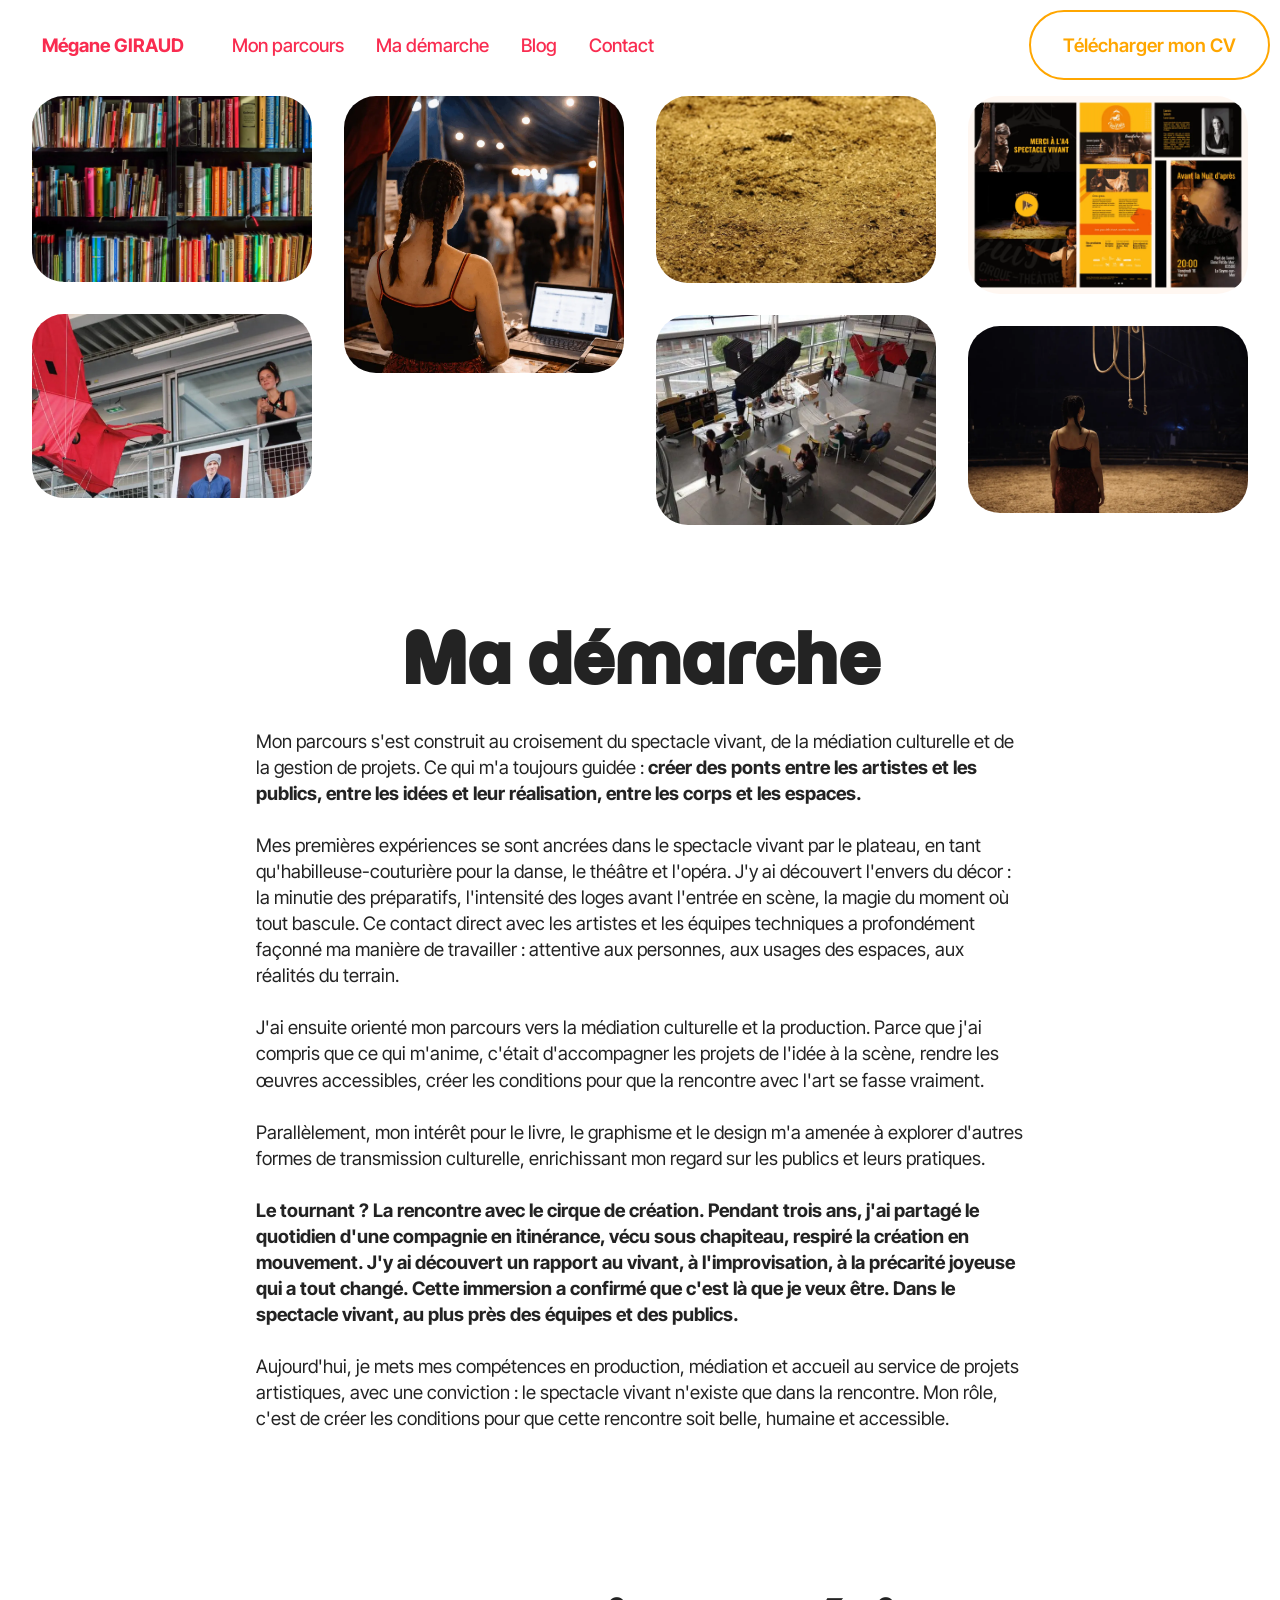
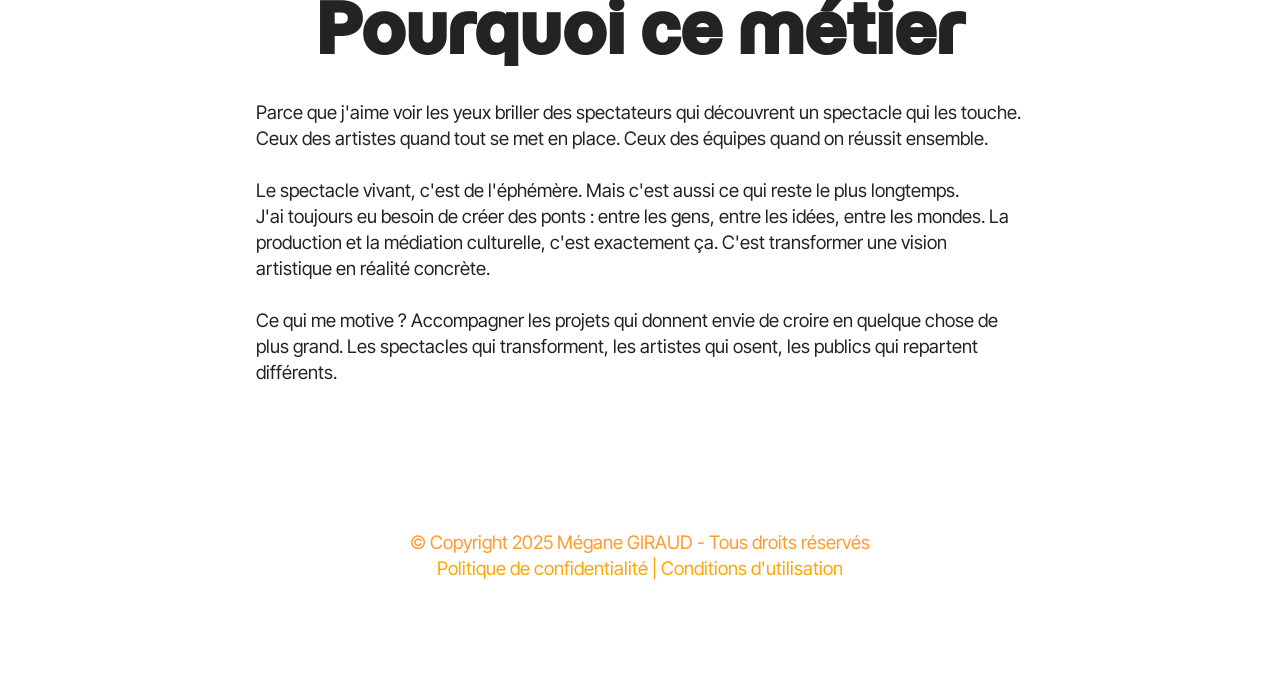
==== commit 62aec85c: "create github pages" ====
--- a/page1.html
+++ b/page1.html
@@ -16,6 +16,7 @@
   <link rel="stylesheet" href="assets/bootstrap/css/bootstrap-grid.min.css">
   <link rel="stylesheet" href="assets/bootstrap/css/bootstrap-reboot.min.css">
   <link rel="stylesheet" href="assets/web/assets/gdpr-plugin/gdpr-styles.css">
+  <link rel="stylesheet" href="assets/animatecss/animate.css">
   <link rel="stylesheet" href="assets/dropdown/css/style.css">
   <link rel="stylesheet" href="assets/theme/css/style.css">
   <link rel="stylesheet" href="assets/gallery/style.css">
@@ -23,7 +24,7 @@
   <noscript><link rel="stylesheet" href="https://fonts.googleapis.com/css?family=Momo+Trust+Display:400&display=swap"></noscript>
   <link rel="preload" href="https://fonts.googleapis.com/css?family=Inter+Tight:100,200,300,400,500,600,700,800,900,100i,200i,300i,400i,500i,600i,700i,800i,900i&display=swap" as="style" onload="this.onload=null;this.rel='stylesheet'">
   <noscript><link rel="stylesheet" href="https://fonts.googleapis.com/css?family=Inter+Tight:100,200,300,400,500,600,700,800,900,100i,200i,300i,400i,500i,600i,700i,800i,900i&display=swap"></noscript>
-  <link rel="preload" as="style" href="assets/mobirise/css/mbr-additional.css?v=tns5CX"><link rel="stylesheet" href="assets/mobirise/css/mbr-additional.css?v=tns5CX" type="text/css">
+  <link rel="preload" as="style" href="assets/mobirise/css/mbr-additional.css?v=DQqzwO"><link rel="stylesheet" href="assets/mobirise/css/mbr-additional.css?v=DQqzwO" type="text/css">
 
   
   
@@ -49,15 +50,15 @@
 				</div>
 			</button>
 			<div class="collapse navbar-collapse opacityScroll" id="navbarSupportedContent">
-				<ul class="navbar-nav nav-dropdown" data-app-modern-menu="true"><li class="nav-item"><a class="nav-link link text-primary display-4" href="page2.html">Mon parcours</a></li>
+				<ul class="navbar-nav nav-dropdown" data-app-modern-menu="true"><li class="nav-item"><a class="nav-link link text-secondary display-4" href="page2.html">Mon parcours</a></li>
 					<li class="nav-item">
-						<a class="nav-link link text-primary display-4" href="page1.html" aria-expanded="false">Ma démarche</a>
-					</li><li class="nav-item"><a class="nav-link link text-primary display-4" href="page4.html">Blog</a></li>
+						<a class="nav-link link text-secondary display-4" href="page1.html" aria-expanded="false">Ma démarche</a>
+					</li><li class="nav-item"><a class="nav-link link text-secondary display-4" href="page4.html">Blog</a></li>
 					<li class="nav-item">
-						<a class="nav-link link text-primary display-4" href="index.html#form02-1c">Contact</a>
+						<a class="nav-link link text-secondary display-4" href="index.html#form02-1c">Contact</a>
 					</li></ul>
 				
-				<div class="navbar-buttons mbr-section-btn"><a class="btn btn-danger-outline display-4" href="assets/files/GIRAUD_MEGANE_CV-_.pdf" target="_blank">Télécharger mon CV</a></div>
+				<div class="navbar-buttons mbr-section-btn"><a class="btn btn-primary-outline display-4" href="assets/files/GIRAUD_MEGANE_CV-_.pdf" target="_blank">Télécharger mon CV</a></div>
 			</div>
 		</div>
 	</nav>
@@ -75,75 +76,75 @@
         </div>
         <div class="row mbr-gallery mbr-masonry" data-masonry="{&quot;percentPosition&quot;: true }">
             <div class="col-12 col-md-6 col-lg-3 item gallery-image">
-                <div class="item-wrapper" data-toggle="modal" data-bs-toggle="modal" data-target="#v945AiMiNK-modal" data-bs-target="#v945AiMiNK-modal">
-                    <img class="w-100" src="assets/images/christmas-background-1204029-1280-1256x835.webp" alt="Librairie" data-slide-to="0" data-bs-slide-to="0" data-target="#lb-v945AiMiNK" data-bs-target="#lb-v945AiMiNK">
-                    <div class="icon-wrapper">
-                        <span class="mobi-mbri mobi-mbri-search mbr-iconfont mbr-iconfont-btn"></span>
-                    </div>
-                </div>
-                
-            </div>
-            <div class="col-12 col-md-6 col-lg-3 item gallery-image">
-                <div class="item-wrapper" data-toggle="modal" data-bs-toggle="modal" data-target="#v945AiMiNK-modal" data-bs-target="#v945AiMiNK-modal">
-                    <img class="w-100" src="assets/images/billetterie-1024x1536.webp" alt="Mobirise Website Builder" data-slide-to="1" data-bs-slide-to="1" data-target="#lb-v945AiMiNK" data-bs-target="#lb-v945AiMiNK">
-                    <div class="icon-wrapper">
-                        <span class="mobi-mbri mobi-mbri-search mbr-iconfont mbr-iconfont-btn"></span>
-                    </div>
-                </div>
-                
-            </div>
-            <div class="col-12 col-md-6 col-lg-3 item gallery-image">
-                <div class="item-wrapper" data-toggle="modal" data-bs-toggle="modal" data-target="#v945AiMiNK-modal" data-bs-target="#v945AiMiNK-modal">
-                    <img class="w-100" src="assets/images/img-3951-1256x837.webp" alt="Mobirise Website Builder" data-slide-to="2" data-bs-slide-to="2" data-target="#lb-v945AiMiNK" data-bs-target="#lb-v945AiMiNK">
-                    <div class="icon-wrapper">
-                        <span class="mobi-mbri mobi-mbri-search mbr-iconfont mbr-iconfont-btn"></span>
-                    </div>
-                </div>
-                
-            </div>
-            <div class="col-12 col-md-6 col-lg-3 item gallery-image">
-                <div class="item-wrapper" data-toggle="modal" data-bs-toggle="modal" data-target="#v945AiMiNK-modal" data-bs-target="#v945AiMiNK-modal">
-                    <img class="w-100" src="assets/images/portfolio-mag-1-1256x888.webp" alt="Mobirise Website Builder" data-slide-to="3" data-bs-slide-to="3" data-target="#lb-v945AiMiNK" data-bs-target="#lb-v945AiMiNK">
-                    <div class="icon-wrapper">
-                        <span class="mobi-mbri mobi-mbri-search mbr-iconfont mbr-iconfont-btn"></span>
-                    </div>
-                </div>
-                
-            </div>
-            <div class="col-12 col-md-6 col-lg-3 item gallery-image">
-                <div class="item-wrapper" data-toggle="modal" data-bs-toggle="modal" data-target="#v945AiMiNK-modal" data-bs-target="#v945AiMiNK-modal">
-                    <img class="w-100" src="assets/images/dome-mediation-numerique-textile-megane-giraud-2-960x630.webp" alt="Mobirise Website Builder" data-slide-to="4" data-bs-slide-to="4" data-target="#lb-v945AiMiNK" data-bs-target="#lb-v945AiMiNK">
-                    <div class="icon-wrapper">
-                        <span class="mobi-mbri mobi-mbri-search mbr-iconfont mbr-iconfont-btn"></span>
-                    </div>
-                </div>
-                
-            </div>
-            <div class="col-12 col-md-6 col-lg-3 item gallery-image">
-                <div class="item-wrapper" data-toggle="modal" data-bs-toggle="modal" data-target="#v945AiMiNK-modal" data-bs-target="#v945AiMiNK-modal">
-                    <img class="w-100" src="assets/images/dome-mediation-numerique-textile-megane-giraud-3-640x480.webp" alt="Mobirise Website Builder" data-slide-to="5" data-bs-slide-to="5" data-target="#lb-v945AiMiNK" data-bs-target="#lb-v945AiMiNK">
-                    <div class="icon-wrapper">
-                        <span class="mobi-mbri mobi-mbri-search mbr-iconfont mbr-iconfont-btn"></span>
-                    </div>
-                </div>
-                
-            </div>
-            <div class="col-12 col-md-6 col-lg-3 item gallery-image">
-                <div class="item-wrapper" data-toggle="modal" data-bs-toggle="modal" data-target="#v945AiMiNK-modal" data-bs-target="#v945AiMiNK-modal">
-                    <img class="w-100" src="assets/images/megane-giraud-1536x1024.webp" alt="Mobirise Website Builder" data-slide-to="6" data-bs-slide-to="6" data-target="#lb-v945AiMiNK" data-bs-target="#lb-v945AiMiNK">
-                    <div class="icon-wrapper">
-                        <span class="mobi-mbri mobi-mbri-search mbr-iconfont mbr-iconfont-btn"></span>
-                    </div>
-                </div>
-                
-            </div>
-        </div>
-
-        <div class="modal mbr-slider" tabindex="-1" role="dialog" aria-hidden="true" id="v945AiMiNK-modal">
+                <div class="item-wrapper" data-toggle="modal" data-bs-toggle="modal" data-target="#v949lPbXLW-modal" data-bs-target="#v949lPbXLW-modal">
+                    <img class="w-100" src="assets/images/christmas-background-1204029-1280-1256x835.webp" alt="Librairie" data-slide-to="0" data-bs-slide-to="0" data-target="#lb-v949lPbXLW" data-bs-target="#lb-v949lPbXLW">
+                    <div class="icon-wrapper">
+                        <span class="mobi-mbri mobi-mbri-search mbr-iconfont mbr-iconfont-btn"></span>
+                    </div>
+                </div>
+                
+            </div>
+            <div class="col-12 col-md-6 col-lg-3 item gallery-image">
+                <div class="item-wrapper" data-toggle="modal" data-bs-toggle="modal" data-target="#v949lPbXLW-modal" data-bs-target="#v949lPbXLW-modal">
+                    <img class="w-100" src="assets/images/billetterie-1024x1536.webp" alt="Mobirise Website Builder" data-slide-to="1" data-bs-slide-to="1" data-target="#lb-v949lPbXLW" data-bs-target="#lb-v949lPbXLW">
+                    <div class="icon-wrapper">
+                        <span class="mobi-mbri mobi-mbri-search mbr-iconfont mbr-iconfont-btn"></span>
+                    </div>
+                </div>
+                
+            </div>
+            <div class="col-12 col-md-6 col-lg-3 item gallery-image">
+                <div class="item-wrapper" data-toggle="modal" data-bs-toggle="modal" data-target="#v949lPbXLW-modal" data-bs-target="#v949lPbXLW-modal">
+                    <img class="w-100" src="assets/images/img-3951-1256x837.webp" alt="Mobirise Website Builder" data-slide-to="2" data-bs-slide-to="2" data-target="#lb-v949lPbXLW" data-bs-target="#lb-v949lPbXLW">
+                    <div class="icon-wrapper">
+                        <span class="mobi-mbri mobi-mbri-search mbr-iconfont mbr-iconfont-btn"></span>
+                    </div>
+                </div>
+                
+            </div>
+            <div class="col-12 col-md-6 col-lg-3 item gallery-image">
+                <div class="item-wrapper" data-toggle="modal" data-bs-toggle="modal" data-target="#v949lPbXLW-modal" data-bs-target="#v949lPbXLW-modal">
+                    <img class="w-100" src="assets/images/portfolio-mag-1-1256x888.webp" alt="Mobirise Website Builder" data-slide-to="3" data-bs-slide-to="3" data-target="#lb-v949lPbXLW" data-bs-target="#lb-v949lPbXLW">
+                    <div class="icon-wrapper">
+                        <span class="mobi-mbri mobi-mbri-search mbr-iconfont mbr-iconfont-btn"></span>
+                    </div>
+                </div>
+                
+            </div>
+            <div class="col-12 col-md-6 col-lg-3 item gallery-image">
+                <div class="item-wrapper" data-toggle="modal" data-bs-toggle="modal" data-target="#v949lPbXLW-modal" data-bs-target="#v949lPbXLW-modal">
+                    <img class="w-100" src="assets/images/dome-mediation-numerique-textile-megane-giraud-2-960x630.webp" alt="Mobirise Website Builder" data-slide-to="4" data-bs-slide-to="4" data-target="#lb-v949lPbXLW" data-bs-target="#lb-v949lPbXLW">
+                    <div class="icon-wrapper">
+                        <span class="mobi-mbri mobi-mbri-search mbr-iconfont mbr-iconfont-btn"></span>
+                    </div>
+                </div>
+                
+            </div>
+            <div class="col-12 col-md-6 col-lg-3 item gallery-image">
+                <div class="item-wrapper" data-toggle="modal" data-bs-toggle="modal" data-target="#v949lPbXLW-modal" data-bs-target="#v949lPbXLW-modal">
+                    <img class="w-100" src="assets/images/dome-mediation-numerique-textile-megane-giraud-3-640x480.webp" alt="Mobirise Website Builder" data-slide-to="5" data-bs-slide-to="5" data-target="#lb-v949lPbXLW" data-bs-target="#lb-v949lPbXLW">
+                    <div class="icon-wrapper">
+                        <span class="mobi-mbri mobi-mbri-search mbr-iconfont mbr-iconfont-btn"></span>
+                    </div>
+                </div>
+                
+            </div>
+            <div class="col-12 col-md-6 col-lg-3 item gallery-image">
+                <div class="item-wrapper" data-toggle="modal" data-bs-toggle="modal" data-target="#v949lPbXLW-modal" data-bs-target="#v949lPbXLW-modal">
+                    <img class="w-100" src="assets/images/megane-giraud-1536x1024.webp" alt="Mobirise Website Builder" data-slide-to="6" data-bs-slide-to="6" data-target="#lb-v949lPbXLW" data-bs-target="#lb-v949lPbXLW">
+                    <div class="icon-wrapper">
+                        <span class="mobi-mbri mobi-mbri-search mbr-iconfont mbr-iconfont-btn"></span>
+                    </div>
+                </div>
+                
+            </div>
+        </div>
+
+        <div class="modal mbr-slider" tabindex="-1" role="dialog" aria-hidden="true" id="v949lPbXLW-modal">
             <div class="modal-dialog" role="document">
                 <div class="modal-content">
                     <div class="modal-body">
-                        <div class="carousel slide" id="lb-v945AiMiNK" data-interval="5000" data-bs-interval="5000">
+                        <div class="carousel slide" id="lb-v949lPbXLW" data-interval="5000" data-bs-interval="5000">
                             <div class="carousel-inner">
                                 <div class="carousel-item active">
                                     <img class="d-block w-100" src="assets/images/christmas-background-1204029-1280-1256x835.webp" alt="Mobirise Website Builder">
@@ -168,21 +169,21 @@
                                 </div>
                             </div>
                             <ol class="carousel-indicators">
-                                <li data-slide-to="0" data-bs-slide-to="0" class="active" data-target="#lb-v945AiMiNK" data-bs-target="#lb-v945AiMiNK"></li>
-                                <li data-slide-to="1" data-bs-slide-to="1" data-target="#lb-v945AiMiNK" data-bs-target="#lb-v945AiMiNK"></li>
-                                <li data-slide-to="2" data-bs-slide-to="2" data-target="#lb-v945AiMiNK" data-bs-target="#lb-v945AiMiNK"></li>
-                                <li data-slide-to="3" data-bs-slide-to="3" data-target="#lb-v945AiMiNK" data-bs-target="#lb-v945AiMiNK"></li>
-                                <li data-slide-to="4" data-bs-slide-to="4" data-target="#lb-v945AiMiNK" data-bs-target="#lb-v945AiMiNK"></li>
-                                <li data-slide-to="5" data-bs-slide-to="5" data-target="#lb-v945AiMiNK" data-bs-target="#lb-v945AiMiNK"></li>
-                                <li data-slide-to="6" data-bs-slide-to="6" data-target="#lb-v945AiMiNK" data-bs-target="#lb-v945AiMiNK"></li>
+                                <li data-slide-to="0" data-bs-slide-to="0" class="active" data-target="#lb-v949lPbXLW" data-bs-target="#lb-v949lPbXLW"></li>
+                                <li data-slide-to="1" data-bs-slide-to="1" data-target="#lb-v949lPbXLW" data-bs-target="#lb-v949lPbXLW"></li>
+                                <li data-slide-to="2" data-bs-slide-to="2" data-target="#lb-v949lPbXLW" data-bs-target="#lb-v949lPbXLW"></li>
+                                <li data-slide-to="3" data-bs-slide-to="3" data-target="#lb-v949lPbXLW" data-bs-target="#lb-v949lPbXLW"></li>
+                                <li data-slide-to="4" data-bs-slide-to="4" data-target="#lb-v949lPbXLW" data-bs-target="#lb-v949lPbXLW"></li>
+                                <li data-slide-to="5" data-bs-slide-to="5" data-target="#lb-v949lPbXLW" data-bs-target="#lb-v949lPbXLW"></li>
+                                <li data-slide-to="6" data-bs-slide-to="6" data-target="#lb-v949lPbXLW" data-bs-target="#lb-v949lPbXLW"></li>
                             </ol>
                             <a role="button" href="" class="close" data-dismiss="modal" data-bs-dismiss="modal" aria-label="Close">
                             </a>
-                            <a class="carousel-control-prev carousel-control" role="button" data-slide="prev" data-bs-slide="prev" href="#lb-v945AiMiNK">
+                            <a class="carousel-control-prev carousel-control" role="button" data-slide="prev" data-bs-slide="prev" href="#lb-v949lPbXLW">
                                 <span class="mobi-mbri mobi-mbri-arrow-prev" aria-hidden="true"></span>
                                 <span class="sr-only visually-hidden">Previous</span>
                             </a>
-                            <a class="carousel-control-next carousel-control" role="button" data-slide="next" data-bs-slide="next" href="#lb-v945AiMiNK">
+                            <a class="carousel-control-next carousel-control" role="button" data-slide="next" data-bs-slide="next" href="#lb-v949lPbXLW">
                                 <span class="mobi-mbri mobi-mbri-arrow-next" aria-hidden="true"></span>
                                 <span class="sr-only visually-hidden">Next</span>
                             </a>
@@ -243,13 +244,13 @@
         <div class="media-container-row align-center mbr-white">
             <div class="col-12">
                 <p class="mbr-text mb-0 mbr-fonts-style display-4">
-                    © Copyright 2025 Megane GIRAUD - All Rights Reserved
-                </p>
-            </div>
-        </div>
-    </div>
-</section><section class="display-7" style="padding: 0;align-items: center;justify-content: center;flex-wrap: wrap;    align-content: center;display: flex;position: relative;height: 4rem;"><a href="https://mobiri.se/152356" style="flex: 1 1;height: 4rem;position: absolute;width: 100%;z-index: 1;"><img alt="" style="height: 4rem;" src="[data-uri]"></a><p style="margin: 0;text-align: center;" class="display-7">&#8204;</p><a style="z-index:1" href="https://mobirise.com"> Website Builder Software</a></section><script src="assets/bootstrap/js/bootstrap.bundle.min.js"></script>  <script src="assets/smoothscroll/smooth-scroll.js"></script>  <script src="assets/ytplayer/index.js"></script>  <script src="assets/dropdown/js/navbar-dropdown.js"></script>  <script src="assets/masonry/masonry.pkgd.min.js"></script>  <script src="assets/imagesloaded/imagesloaded.pkgd.min.js"></script>  <script src="assets/theme/js/script.js"></script>  <script src="assets/gallery/player.min.js"></script>  <script src="assets/gallery/script.js"></script>  
-  
-  
-</body>
+                    © Copyright 2025 Mégane GIRAUD - Tous droits réservés<br><a href="page5.html" class="text-primary">Politique de confidentialité | Conditions d'utilisation</a><br></p>
+            </div>
+        </div>
+    </div>
+</section><section class="display-7" style="padding: 0;align-items: center;justify-content: center;flex-wrap: wrap;    align-content: center;display: flex;position: relative;height: 4rem;"><a href="https://mobiri.se/152356" style="flex: 1 1;height: 4rem;position: absolute;width: 100%;z-index: 1;"><img alt="" style="height: 4rem;" src="[data-uri]"></a><p style="margin: 0;text-align: center;" class="display-7">&#8204;</p><a style="z-index:1" href="https://mobirise.com/html-builder.html">HTML Maker</a></section><script src="assets/bootstrap/js/bootstrap.bundle.min.js"></script>  <script src="assets/smoothscroll/smooth-scroll.js"></script>  <script src="assets/ytplayer/index.js"></script>  <script src="assets/dropdown/js/navbar-dropdown.js"></script>  <script src="assets/masonry/masonry.pkgd.min.js"></script>  <script src="assets/imagesloaded/imagesloaded.pkgd.min.js"></script>  <script src="assets/theme/js/script.js"></script>  <script src="assets/gallery/player.min.js"></script>  <script src="assets/gallery/script.js"></script>  
+  
+  
+  <input name="animation" type="hidden">
+  </body>
 </html>
--- a/assets/mobirise/css/mbr-additional.css
+++ b/assets/mobirise/css/mbr-additional.css
@@ -1848,9 +1848,12 @@
 }
 .cid-v8Rfif6iIU {
   padding-top: 2rem;
-  padding-bottom: 2rem;
-  background-color: #ffa600;
+  padding-bottom: 3rem;
+  background-color: #ffffff;
   overflow: hidden;
+}
+.cid-v8Rfif6iIU .media-container-row .mbr-text {
+  color: #ff9b2d;
 }
 .cid-v8RflWAhes {
   z-index: 1000;
@@ -2795,9 +2798,12 @@
 }
 .cid-v8Rfif6iIU {
   padding-top: 2rem;
-  padding-bottom: 2rem;
-  background-color: #ffa600;
+  padding-bottom: 3rem;
+  background-color: #ffffff;
   overflow: hidden;
+}
+.cid-v8Rfif6iIU .media-container-row .mbr-text {
+  color: #ff9b2d;
 }
 .cid-v8RflWAhes {
   z-index: 1000;
@@ -3741,9 +3747,12 @@
 }
 .cid-v8Rfif6iIU {
   padding-top: 2rem;
-  padding-bottom: 2rem;
-  background-color: #ffa600;
+  padding-bottom: 3rem;
+  background-color: #ffffff;
   overflow: hidden;
+}
+.cid-v8Rfif6iIU .media-container-row .mbr-text {
+  color: #ff9b2d;
 }
 .cid-v8RflWAhes {
   z-index: 1000;
@@ -4367,9 +4376,12 @@
 }
 .cid-v8Rfif6iIU {
   padding-top: 2rem;
-  padding-bottom: 2rem;
-  background-color: #ffa600;
+  padding-bottom: 3rem;
+  background-color: #ffffff;
   overflow: hidden;
+}
+.cid-v8Rfif6iIU .media-container-row .mbr-text {
+  color: #ff9b2d;
 }
 .cid-v8RflWAhes {
   z-index: 1000;
@@ -5083,7 +5095,616 @@
 }
 .cid-v8Rfif6iIU {
   padding-top: 2rem;
-  padding-bottom: 2rem;
-  background-color: #ffa600;
+  padding-bottom: 3rem;
+  background-color: #ffffff;
   overflow: hidden;
 }
+.cid-v8Rfif6iIU .media-container-row .mbr-text {
+  color: #ff9b2d;
+}
+.cid-v947On1ijD {
+  padding-top: 10rem;
+  padding-bottom: 1rem;
+  background-color: #ffffff;
+}
+.cid-v947On1ijD .mbr-text {
+  color: #000000;
+}
+.cid-v947On1ijD .mbr-section-subtitle {
+  color: #000000;
+}
+.cid-v947On1ijD .mbr-section-title {
+  color: #000000;
+}
+.cid-v946Lt1061 {
+  padding-top: 4rem;
+  padding-bottom: 10rem;
+  background-color: #ffffff;
+}
+.cid-v946Lt1061 .mbr-text {
+  color: #000000;
+}
+.cid-v946Lt1061 .mbr-section-subtitle {
+  color: #000000;
+}
+.cid-v946Lt1061 .mbr-section-title {
+  color: #000000;
+}
+.cid-v8RflWAhes {
+  z-index: 1000;
+  width: 100%;
+  position: relative;
+}
+.cid-v8RflWAhes .dropdown-item:before {
+  font-family: Moririse2 !important;
+  content: "\e966";
+  display: inline-block;
+  width: 0;
+  position: absolute;
+  left: 1rem;
+  top: 0.5rem;
+  margin-right: 0.5rem;
+  line-height: 1;
+  font-size: inherit;
+  vertical-align: middle;
+  text-align: center;
+  overflow: hidden;
+  transform: scale(0, 1);
+  transition: all 0.25s ease-in-out;
+}
+@media (max-width: 767px) {
+  .cid-v8RflWAhes .navbar-toggler {
+    transform: scale(0.8);
+  }
+}
+.cid-v8RflWAhes .navbar-brand {
+  flex-shrink: 0;
+  align-items: center;
+  margin-right: 0;
+  padding: 10px 0;
+  transition: all 0.3s;
+  word-break: break-word;
+  z-index: 1;
+}
+.cid-v8RflWAhes .navbar-brand img {
+  max-width: 100%;
+  max-height: 100%;
+  border-radius: 0px !important;
+}
+.cid-v8RflWAhes .navbar-brand .navbar-caption {
+  line-height: inherit !important;
+}
+.cid-v8RflWAhes .navbar-brand .navbar-logo a {
+  outline: none;
+}
+.cid-v8RflWAhes .navbar-nav {
+  margin: auto;
+  margin-left: 0;
+}
+.cid-v8RflWAhes .navbar-nav .nav-item {
+  padding: 0 !important;
+  transition: 0.3s all !important;
+}
+.cid-v8RflWAhes .navbar-nav .nav-item .nav-link {
+  padding: 16px !important;
+  margin: 0 !important;
+  border-radius: 1rem !important;
+  transition: 0.3s all !important;
+}
+.cid-v8RflWAhes .navbar-nav .nav-item .nav-link:hover {
+  background-color: rgba(27, 31, 10, 0.06);
+}
+.cid-v8RflWAhes .navbar-nav .open .nav-link::after {
+  transform: rotate(180deg);
+}
+@media (min-width: 992px) {
+  .cid-v8RflWAhes .navbar-nav .open .nav-link::before {
+    content: "";
+    width: 100%;
+    height: 20px;
+    top: 100%;
+    background: transparent;
+    position: absolute;
+  }
+}
+.cid-v8RflWAhes .navbar-nav .dropdown-item {
+  padding: 12px !important;
+  border-radius: 0.5rem !important;
+  margin: 0 8px !important;
+  transition: 0.3s all !important;
+}
+.cid-v8RflWAhes .navbar-nav .dropdown-item:hover {
+  background-color: rgba(27, 31, 10, 0.06);
+}
+@media (min-width: 992px) {
+  .cid-v8RflWAhes .navbar-nav {
+    padding-left: 1.5rem;
+  }
+}
+.cid-v8RflWAhes .nav-link {
+  width: fit-content;
+  position: relative;
+}
+.cid-v8RflWAhes .navbar-logo {
+  padding-left: 2rem;
+  margin: 0 !important;
+}
+@media (max-width: 767px) {
+  .cid-v8RflWAhes .navbar-logo {
+    padding-left: 1rem;
+  }
+}
+.cid-v8RflWAhes .navbar-caption {
+  padding-left: 1rem;
+  padding-right: 0.5rem;
+}
+@media (min-width: 767px) {
+  .cid-v8RflWAhes .navbar-caption {
+    padding-left: 2rem;
+  }
+}
+@media (max-width: 767px) {
+  .cid-v8RflWAhes .nav-dropdown {
+    padding-bottom: 0.5rem;
+  }
+}
+.cid-v8RflWAhes .nav-dropdown .link.dropdown-toggle::after {
+  margin-left: 0.5rem;
+  margin-top: 0.2rem;
+  transition: 0.3s all;
+}
+.cid-v8RflWAhes .container {
+  display: flex;
+  height: 90px;
+  padding: 0.5rem 0.6rem;
+  flex-wrap: nowrap;
+  left: 0;
+  right: 0;
+  -webkit-box-pack: justify;
+  -ms-flex-pack: justify;
+  justify-content: flex-end;
+  -webkit-box-align: center;
+  -webkit-align-items: center;
+  -ms-flex-align: center;
+  align-items: center;
+  border-radius: 100vw;
+}
+@media (max-width: 992px) {
+  .cid-v8RflWAhes .container {
+    padding-right: 2rem;
+  }
+}
+@media (max-width: 767px) {
+  .cid-v8RflWAhes .container {
+    width: 95%;
+    height: 56px !important;
+    padding-right: 1rem;
+    margin-top: 0rem;
+  }
+}
+.cid-v8RflWAhes .iconfont-wrapper {
+  color: #000000 !important;
+  font-size: 1.5rem;
+  padding-right: 0.5rem;
+}
+.cid-v8RflWAhes .dropdown-menu {
+  flex-wrap: wrap;
+  flex-direction: column;
+  max-width: 100%;
+  padding: 12px 4px !important;
+  border-radius: 1.5rem;
+  transition: 0.3s all !important;
+  min-width: auto;
+  background: #ffffff;
+}
+.cid-v8RflWAhes .nav-item:focus,
+.cid-v8RflWAhes .nav-link:focus {
+  outline: none;
+}
+.cid-v8RflWAhes .dropdown .dropdown-menu .dropdown-item {
+  width: auto;
+  transition: all 0.25s ease-in-out;
+}
+.cid-v8RflWAhes .dropdown .dropdown-menu .dropdown-item::after {
+  right: 0.5rem;
+}
+.cid-v8RflWAhes .dropdown .dropdown-menu .dropdown-item .mbr-iconfont {
+  margin-right: 0.5rem;
+  vertical-align: sub;
+}
+.cid-v8RflWAhes .dropdown .dropdown-menu .dropdown-item .mbr-iconfont:before {
+  display: inline-block;
+  transform: scale(1, 1);
+  transition: all 0.25s ease-in-out;
+}
+.cid-v8RflWAhes .collapsed .dropdown-menu .dropdown-item:before {
+  display: none;
+}
+.cid-v8RflWAhes .collapsed .dropdown .dropdown-menu .dropdown-item {
+  padding: 0.235em 1.5em 0.235em 1.5em !important;
+  transition: none;
+  margin: 0 !important;
+}
+.cid-v8RflWAhes .navbar {
+  min-height: 90px;
+  transition: all 0.3s;
+  border-bottom: 1px solid transparent;
+  background: transparent !important;
+  padding: 0 !important;
+  border: none !important;
+  box-shadow: none !important;
+  border-radius: 0 !important;
+}
+.cid-v8RflWAhes .navbar.opened {
+  transition: all 0.25s;
+}
+.cid-v8RflWAhes .navbar .dropdown-item {
+  padding: 0.5rem 1.8rem;
+}
+.cid-v8RflWAhes .navbar .navbar-logo img {
+  width: auto;
+}
+.cid-v8RflWAhes .navbar .navbar-collapse {
+  z-index: 1;
+  justify-content: flex-end;
+}
+.cid-v8RflWAhes .navbar.collapsed {
+  justify-content: center;
+}
+.cid-v8RflWAhes .navbar.collapsed .nav-item .nav-link::before {
+  display: none;
+}
+.cid-v8RflWAhes .navbar.collapsed.opened .dropdown-menu {
+  top: 0;
+}
+.cid-v8RflWAhes .navbar.collapsed .dropdown-menu .dropdown-submenu {
+  left: 0 !important;
+}
+.cid-v8RflWAhes .navbar.collapsed .dropdown-menu .dropdown-item:after {
+  right: auto;
+}
+.cid-v8RflWAhes .navbar.collapsed .dropdown-menu .dropdown-toggle[data-toggle="dropdown-submenu"]:after {
+  margin-left: 0.5rem;
+  margin-top: 0.2rem;
+  border-top: 0.35em solid;
+  border-right: 0.35em solid transparent;
+  border-left: 0.35em solid transparent;
+  border-bottom: 0;
+  top: 41%;
+}
+.cid-v8RflWAhes .navbar.collapsed ul.navbar-nav li {
+  margin: auto;
+}
+.cid-v8RflWAhes .navbar.collapsed .dropdown-menu .dropdown-item {
+  padding: 0.25rem 1.5rem;
+  text-align: center;
+}
+.cid-v8RflWAhes .navbar.collapsed .icons-menu {
+  padding-left: 0;
+  padding-right: 0;
+  padding-top: 0.5rem;
+  padding-bottom: 0.5rem;
+}
+@media (max-width: 767px) {
+  .cid-v8RflWAhes .navbar {
+    min-height: 72px;
+  }
+  .cid-v8RflWAhes .navbar .navbar-logo img {
+    height: 2rem !important;
+  }
+}
+@media (max-width: 991px) {
+  .cid-v8RflWAhes .navbar .nav-item .nav-link::before {
+    display: none;
+  }
+  .cid-v8RflWAhes .navbar.opened .dropdown-menu {
+    top: 0;
+  }
+  .cid-v8RflWAhes .navbar .dropdown-menu .dropdown-submenu {
+    left: 0 !important;
+  }
+  .cid-v8RflWAhes .navbar .dropdown-menu .dropdown-item:after {
+    right: auto;
+  }
+  .cid-v8RflWAhes .navbar .dropdown-menu .dropdown-toggle[data-toggle="dropdown-submenu"]:after {
+    margin-left: 0.5rem;
+    margin-top: 0.2rem;
+    border-top: 0.35em solid;
+    border-right: 0.35em solid transparent;
+    border-left: 0.35em solid transparent;
+    border-bottom: 0;
+    top: 40%;
+  }
+  .cid-v8RflWAhes .navbar .dropdown-menu .dropdown-item {
+    padding: 0.25rem 1.5rem !important;
+    text-align: center;
+  }
+  .cid-v8RflWAhes .navbar .navbar-brand {
+    flex-shrink: initial;
+    flex-basis: auto;
+    word-break: break-word;
+    padding-right: 10px;
+  }
+  .cid-v8RflWAhes .navbar .navbar-toggler {
+    flex-basis: auto;
+  }
+  .cid-v8RflWAhes .navbar .icons-menu {
+    padding-left: 0;
+    padding-top: 0.5rem;
+    padding-bottom: 0.5rem;
+  }
+}
+.cid-v8RflWAhes .navbar.navbar-short .navbar-logo img {
+  height: 2rem;
+}
+.cid-v8RflWAhes .dropdown-item.active,
+.cid-v8RflWAhes .dropdown-item:active {
+  background-color: transparent;
+}
+.cid-v8RflWAhes .navbar-expand-lg .navbar-nav .nav-link {
+  padding: 0;
+}
+.cid-v8RflWAhes .nav-dropdown .link.dropdown-toggle {
+  margin-right: 1.667em;
+}
+.cid-v8RflWAhes .nav-dropdown .link.dropdown-toggle[aria-expanded="true"] {
+  margin-right: 0;
+  padding: 0.667em 1.667em;
+}
+.cid-v8RflWAhes .navbar.navbar-expand-lg .dropdown .dropdown-menu {
+  background: #ffffff;
+}
+.cid-v8RflWAhes .navbar.navbar-expand-lg .dropdown .dropdown-menu .dropdown-submenu {
+  margin: 0;
+  left: 105%;
+  transform: none;
+  top: -12px;
+}
+.cid-v8RflWAhes .navbar .dropdown.open > .dropdown-menu {
+  display: flex;
+}
+.cid-v8RflWAhes ul.navbar-nav {
+  flex-wrap: wrap;
+}
+.cid-v8RflWAhes .navbar-buttons {
+  text-align: center;
+  min-width: 140px;
+}
+@media (max-width: 992px) {
+  .cid-v8RflWAhes .navbar-buttons {
+    text-align: left;
+  }
+}
+.cid-v8RflWAhes button.navbar-toggler {
+  outline: none;
+  width: 31px;
+  height: 20px;
+  cursor: pointer;
+  transition: all 0.2s;
+  position: relative;
+  align-self: center;
+}
+.cid-v8RflWAhes button.navbar-toggler .hamburger span {
+  position: absolute;
+  right: 0;
+  width: 30px;
+  height: 2px;
+  border-right: 5px;
+  background-color: #000000;
+}
+.cid-v8RflWAhes button.navbar-toggler .hamburger span:nth-child(1) {
+  top: 0;
+  transition: all 0.2s;
+}
+.cid-v8RflWAhes button.navbar-toggler .hamburger span:nth-child(2) {
+  top: 8px;
+  transition: all 0.15s;
+}
+.cid-v8RflWAhes button.navbar-toggler .hamburger span:nth-child(3) {
+  top: 8px;
+  transition: all 0.15s;
+}
+.cid-v8RflWAhes button.navbar-toggler .hamburger span:nth-child(4) {
+  top: 16px;
+  transition: all 0.2s;
+}
+.cid-v8RflWAhes nav.opened .hamburger span:nth-child(1) {
+  top: 8px;
+  width: 0;
+  opacity: 0;
+  right: 50%;
+  transition: all 0.2s;
+}
+.cid-v8RflWAhes nav.opened .hamburger span:nth-child(2) {
+  transform: rotate(45deg);
+  transition: all 0.25s;
+}
+.cid-v8RflWAhes nav.opened .hamburger span:nth-child(3) {
+  transform: rotate(-45deg);
+  transition: all 0.25s;
+}
+.cid-v8RflWAhes nav.opened .hamburger span:nth-child(4) {
+  top: 8px;
+  width: 0;
+  opacity: 0;
+  right: 50%;
+  transition: all 0.2s;
+}
+.cid-v8RflWAhes .navbar-dropdown {
+  padding: 0;
+  background-color: #ffffff !important;
+  position: fixed;
+}
+.cid-v8RflWAhes .opacityScroll {
+  background: rgba(255, 255, 255, 0) !important;
+}
+.cid-v8RflWAhes a.nav-link {
+  display: flex;
+  align-items: center;
+  justify-content: center;
+}
+.cid-v8RflWAhes .icons-menu {
+  flex-wrap: nowrap;
+  display: flex;
+  justify-content: center;
+  padding-left: 1rem;
+  padding-right: 1rem;
+  padding-top: 0.3rem;
+  text-align: center;
+}
+@media (max-width: 992px) {
+  .cid-v8RflWAhes .icons-menu {
+    justify-content: flex-start;
+    margin-bottom: 0.5rem;
+  }
+}
+@media screen and (-ms-high-contrast: active), (-ms-high-contrast: none) {
+  .cid-v8RflWAhes .navbar {
+    height: 70px;
+  }
+  .cid-v8RflWAhes .navbar.opened {
+    height: auto;
+  }
+  .cid-v8RflWAhes .nav-item .nav-link:hover::before {
+    width: 175%;
+    max-width: calc(100% + 2rem);
+    left: -1rem;
+  }
+}
+.cid-v8RflWAhes .navbar .dropdown > .dropdown-menu {
+  display: none;
+  width: max-content;
+  max-width: 500px !important;
+  transform: translateX(-50%);
+  top: calc(100% + 20px);
+  left: 50%;
+}
+.cid-v8RflWAhes .navbar .dropdown > .dropdown-menu .dropdown-item {
+  line-height: 1 !important;
+}
+.cid-v8RflWAhes .navbar .dropdown > .dropdown-menu .dropdown .dropdown-item {
+  align-items: center;
+  display: flex;
+  height: max-content !important;
+  min-height: max-content !important;
+}
+.cid-v8RflWAhes .navbar .dropdown > .dropdown-menu .dropdown .dropdown-item::after {
+  display: inline-block;
+  position: static;
+  margin-left: 0.5rem;
+  margin-top: 0;
+  margin-right: 0;
+  margin-bottom: 0;
+  transition: 0.3s all;
+  transform: rotate(-90deg);
+}
+.cid-v8RflWAhes .navbar .dropdown > .dropdown-menu .dropdown.open .dropdown-item::after {
+  transform: rotate(0deg);
+}
+.cid-v8RflWAhes .mbr-section-btn {
+  margin: -0.6rem -0.6rem;
+}
+.cid-v8RflWAhes .navbar-toggler {
+  margin-left: 12px;
+  margin-right: 8px;
+  order: 1000;
+}
+@media (max-width: 991px) {
+  .cid-v8RflWAhes .navbar-brand {
+    margin-right: auto;
+  }
+  .cid-v8RflWAhes .navbar-collapse {
+    z-index: -1 !important;
+    position: absolute;
+    top: 100%;
+    left: 0;
+    width: 100%;
+    padding: 1rem;
+    border-radius: 1.5rem;
+    background: #ffffff;
+    backdrop-filter: blur(8px);
+  }
+  .cid-v8RflWAhes .navbar-nav .nav-item .nav-link::after {
+    margin-left: 10px;
+  }
+  .cid-v8RflWAhes .navbar-nav .dropdown-item:hover {
+    background-color: rgba(27, 31, 10, 0.06);
+  }
+  .cid-v8RflWAhes .navbar .dropdown > .dropdown-menu {
+    max-width: 100% !important;
+    transform: translateX(0);
+    top: 10px;
+    left: 0;
+    padding: 8px !important;
+    border-radius: 1rem;
+    background-color: rgba(27, 31, 10, 0.04) !important;
+  }
+  .cid-v8RflWAhes .navbar .dropdown > .dropdown-menu .dropdown-item {
+    padding: 8px !important;
+    line-height: 1 !important;
+    margin-bottom: 4px !important;
+  }
+  .cid-v8RflWAhes .navbar .dropdown > .dropdown-menu .dropdown .dropdown-item {
+    align-items: center;
+    display: flex;
+    height: max-content !important;
+    min-height: max-content !important;
+  }
+  .cid-v8RflWAhes .navbar .dropdown > .dropdown-menu .dropdown .dropdown-item::after {
+    display: inline-block;
+    position: static;
+    margin-left: 0.5rem;
+    margin-top: 0;
+    margin-right: 0;
+    margin-bottom: 0;
+    transition: 0.3s all;
+    transform: rotate(0deg);
+  }
+  .cid-v8RflWAhes .navbar .dropdown > .dropdown-menu .dropdown.open .dropdown-item::after {
+    transform: rotate(180deg);
+  }
+  .cid-v8RflWAhes .navbar .dropdown > .dropdown-menu .dropdown-submenu {
+    position: static;
+    width: 100%;
+    max-width: 100% !important;
+    transform: translateX(0) !important;
+    top: 0;
+    left: 0;
+    padding: 8px !important;
+    border-radius: 1rem;
+    background-color: rgba(27, 31, 10, 0.04) !important;
+  }
+  .cid-v8RflWAhes .navbar .dropdown.open > .dropdown-menu {
+    display: flex !important;
+    flex-direction: column;
+    align-items: flex-start;
+  }
+}
+@media (max-width: 991px) and (max-width: 767px) {
+  .cid-v8RflWAhes .navbar-collapse {
+    left: -0.7rem;
+    width: 106%;
+    border-radius: 0;
+  }
+}
+@media (max-width: 991px) and (min-width: 768px) and (max-width: 991px) {
+  .cid-v8RflWAhes .navbar-collapse {
+    left: 0rem;
+    width: 106%;
+    border-radius: 0;
+  }
+}
+@media (max-width: 575px) {
+  .cid-v8RflWAhes .navbar-collapse {
+    padding: 1rem;
+  }
+}
+.cid-v8Rfif6iIU {
+  padding-top: 2rem;
+  padding-bottom: 3rem;
+  background-color: #ffffff;
+  overflow: hidden;
+}
+.cid-v8Rfif6iIU .media-container-row .mbr-text {
+  color: #ff9b2d;
+}
--- a/assets/mobirise/css/mbr-additional.css
+++ b/assets/mobirise/css/mbr-additional.css
@@ -1848,9 +1848,12 @@
 }
 .cid-v8Rfif6iIU {
   padding-top: 2rem;
-  padding-bottom: 2rem;
-  background-color: #ffa600;
+  padding-bottom: 3rem;
+  background-color: #ffffff;
   overflow: hidden;
+}
+.cid-v8Rfif6iIU .media-container-row .mbr-text {
+  color: #ff9b2d;
 }
 .cid-v8RflWAhes {
   z-index: 1000;
@@ -2795,9 +2798,12 @@
 }
 .cid-v8Rfif6iIU {
   padding-top: 2rem;
-  padding-bottom: 2rem;
-  background-color: #ffa600;
+  padding-bottom: 3rem;
+  background-color: #ffffff;
   overflow: hidden;
+}
+.cid-v8Rfif6iIU .media-container-row .mbr-text {
+  color: #ff9b2d;
 }
 .cid-v8RflWAhes {
   z-index: 1000;
@@ -3741,9 +3747,12 @@
 }
 .cid-v8Rfif6iIU {
   padding-top: 2rem;
-  padding-bottom: 2rem;
-  background-color: #ffa600;
+  padding-bottom: 3rem;
+  background-color: #ffffff;
   overflow: hidden;
+}
+.cid-v8Rfif6iIU .media-container-row .mbr-text {
+  color: #ff9b2d;
 }
 .cid-v8RflWAhes {
   z-index: 1000;
@@ -4367,9 +4376,12 @@
 }
 .cid-v8Rfif6iIU {
   padding-top: 2rem;
-  padding-bottom: 2rem;
-  background-color: #ffa600;
+  padding-bottom: 3rem;
+  background-color: #ffffff;
   overflow: hidden;
+}
+.cid-v8Rfif6iIU .media-container-row .mbr-text {
+  color: #ff9b2d;
 }
 .cid-v8RflWAhes {
   z-index: 1000;
@@ -5083,7 +5095,616 @@
 }
 .cid-v8Rfif6iIU {
   padding-top: 2rem;
-  padding-bottom: 2rem;
-  background-color: #ffa600;
+  padding-bottom: 3rem;
+  background-color: #ffffff;
   overflow: hidden;
 }
+.cid-v8Rfif6iIU .media-container-row .mbr-text {
+  color: #ff9b2d;
+}
+.cid-v947On1ijD {
+  padding-top: 10rem;
+  padding-bottom: 1rem;
+  background-color: #ffffff;
+}
+.cid-v947On1ijD .mbr-text {
+  color: #000000;
+}
+.cid-v947On1ijD .mbr-section-subtitle {
+  color: #000000;
+}
+.cid-v947On1ijD .mbr-section-title {
+  color: #000000;
+}
+.cid-v946Lt1061 {
+  padding-top: 4rem;
+  padding-bottom: 10rem;
+  background-color: #ffffff;
+}
+.cid-v946Lt1061 .mbr-text {
+  color: #000000;
+}
+.cid-v946Lt1061 .mbr-section-subtitle {
+  color: #000000;
+}
+.cid-v946Lt1061 .mbr-section-title {
+  color: #000000;
+}
+.cid-v8RflWAhes {
+  z-index: 1000;
+  width: 100%;
+  position: relative;
+}
+.cid-v8RflWAhes .dropdown-item:before {
+  font-family: Moririse2 !important;
+  content: "\e966";
+  display: inline-block;
+  width: 0;
+  position: absolute;
+  left: 1rem;
+  top: 0.5rem;
+  margin-right: 0.5rem;
+  line-height: 1;
+  font-size: inherit;
+  vertical-align: middle;
+  text-align: center;
+  overflow: hidden;
+  transform: scale(0, 1);
+  transition: all 0.25s ease-in-out;
+}
+@media (max-width: 767px) {
+  .cid-v8RflWAhes .navbar-toggler {
+    transform: scale(0.8);
+  }
+}
+.cid-v8RflWAhes .navbar-brand {
+  flex-shrink: 0;
+  align-items: center;
+  margin-right: 0;
+  padding: 10px 0;
+  transition: all 0.3s;
+  word-break: break-word;
+  z-index: 1;
+}
+.cid-v8RflWAhes .navbar-brand img {
+  max-width: 100%;
+  max-height: 100%;
+  border-radius: 0px !important;
+}
+.cid-v8RflWAhes .navbar-brand .navbar-caption {
+  line-height: inherit !important;
+}
+.cid-v8RflWAhes .navbar-brand .navbar-logo a {
+  outline: none;
+}
+.cid-v8RflWAhes .navbar-nav {
+  margin: auto;
+  margin-left: 0;
+}
+.cid-v8RflWAhes .navbar-nav .nav-item {
+  padding: 0 !important;
+  transition: 0.3s all !important;
+}
+.cid-v8RflWAhes .navbar-nav .nav-item .nav-link {
+  padding: 16px !important;
+  margin: 0 !important;
+  border-radius: 1rem !important;
+  transition: 0.3s all !important;
+}
+.cid-v8RflWAhes .navbar-nav .nav-item .nav-link:hover {
+  background-color: rgba(27, 31, 10, 0.06);
+}
+.cid-v8RflWAhes .navbar-nav .open .nav-link::after {
+  transform: rotate(180deg);
+}
+@media (min-width: 992px) {
+  .cid-v8RflWAhes .navbar-nav .open .nav-link::before {
+    content: "";
+    width: 100%;
+    height: 20px;
+    top: 100%;
+    background: transparent;
+    position: absolute;
+  }
+}
+.cid-v8RflWAhes .navbar-nav .dropdown-item {
+  padding: 12px !important;
+  border-radius: 0.5rem !important;
+  margin: 0 8px !important;
+  transition: 0.3s all !important;
+}
+.cid-v8RflWAhes .navbar-nav .dropdown-item:hover {
+  background-color: rgba(27, 31, 10, 0.06);
+}
+@media (min-width: 992px) {
+  .cid-v8RflWAhes .navbar-nav {
+    padding-left: 1.5rem;
+  }
+}
+.cid-v8RflWAhes .nav-link {
+  width: fit-content;
+  position: relative;
+}
+.cid-v8RflWAhes .navbar-logo {
+  padding-left: 2rem;
+  margin: 0 !important;
+}
+@media (max-width: 767px) {
+  .cid-v8RflWAhes .navbar-logo {
+    padding-left: 1rem;
+  }
+}
+.cid-v8RflWAhes .navbar-caption {
+  padding-left: 1rem;
+  padding-right: 0.5rem;
+}
+@media (min-width: 767px) {
+  .cid-v8RflWAhes .navbar-caption {
+    padding-left: 2rem;
+  }
+}
+@media (max-width: 767px) {
+  .cid-v8RflWAhes .nav-dropdown {
+    padding-bottom: 0.5rem;
+  }
+}
+.cid-v8RflWAhes .nav-dropdown .link.dropdown-toggle::after {
+  margin-left: 0.5rem;
+  margin-top: 0.2rem;
+  transition: 0.3s all;
+}
+.cid-v8RflWAhes .container {
+  display: flex;
+  height: 90px;
+  padding: 0.5rem 0.6rem;
+  flex-wrap: nowrap;
+  left: 0;
+  right: 0;
+  -webkit-box-pack: justify;
+  -ms-flex-pack: justify;
+  justify-content: flex-end;
+  -webkit-box-align: center;
+  -webkit-align-items: center;
+  -ms-flex-align: center;
+  align-items: center;
+  border-radius: 100vw;
+}
+@media (max-width: 992px) {
+  .cid-v8RflWAhes .container {
+    padding-right: 2rem;
+  }
+}
+@media (max-width: 767px) {
+  .cid-v8RflWAhes .container {
+    width: 95%;
+    height: 56px !important;
+    padding-right: 1rem;
+    margin-top: 0rem;
+  }
+}
+.cid-v8RflWAhes .iconfont-wrapper {
+  color: #000000 !important;
+  font-size: 1.5rem;
+  padding-right: 0.5rem;
+}
+.cid-v8RflWAhes .dropdown-menu {
+  flex-wrap: wrap;
+  flex-direction: column;
+  max-width: 100%;
+  padding: 12px 4px !important;
+  border-radius: 1.5rem;
+  transition: 0.3s all !important;
+  min-width: auto;
+  background: #ffffff;
+}
+.cid-v8RflWAhes .nav-item:focus,
+.cid-v8RflWAhes .nav-link:focus {
+  outline: none;
+}
+.cid-v8RflWAhes .dropdown .dropdown-menu .dropdown-item {
+  width: auto;
+  transition: all 0.25s ease-in-out;
+}
+.cid-v8RflWAhes .dropdown .dropdown-menu .dropdown-item::after {
+  right: 0.5rem;
+}
+.cid-v8RflWAhes .dropdown .dropdown-menu .dropdown-item .mbr-iconfont {
+  margin-right: 0.5rem;
+  vertical-align: sub;
+}
+.cid-v8RflWAhes .dropdown .dropdown-menu .dropdown-item .mbr-iconfont:before {
+  display: inline-block;
+  transform: scale(1, 1);
+  transition: all 0.25s ease-in-out;
+}
+.cid-v8RflWAhes .collapsed .dropdown-menu .dropdown-item:before {
+  display: none;
+}
+.cid-v8RflWAhes .collapsed .dropdown .dropdown-menu .dropdown-item {
+  padding: 0.235em 1.5em 0.235em 1.5em !important;
+  transition: none;
+  margin: 0 !important;
+}
+.cid-v8RflWAhes .navbar {
+  min-height: 90px;
+  transition: all 0.3s;
+  border-bottom: 1px solid transparent;
+  background: transparent !important;
+  padding: 0 !important;
+  border: none !important;
+  box-shadow: none !important;
+  border-radius: 0 !important;
+}
+.cid-v8RflWAhes .navbar.opened {
+  transition: all 0.25s;
+}
+.cid-v8RflWAhes .navbar .dropdown-item {
+  padding: 0.5rem 1.8rem;
+}
+.cid-v8RflWAhes .navbar .navbar-logo img {
+  width: auto;
+}
+.cid-v8RflWAhes .navbar .navbar-collapse {
+  z-index: 1;
+  justify-content: flex-end;
+}
+.cid-v8RflWAhes .navbar.collapsed {
+  justify-content: center;
+}
+.cid-v8RflWAhes .navbar.collapsed .nav-item .nav-link::before {
+  display: none;
+}
+.cid-v8RflWAhes .navbar.collapsed.opened .dropdown-menu {
+  top: 0;
+}
+.cid-v8RflWAhes .navbar.collapsed .dropdown-menu .dropdown-submenu {
+  left: 0 !important;
+}
+.cid-v8RflWAhes .navbar.collapsed .dropdown-menu .dropdown-item:after {
+  right: auto;
+}
+.cid-v8RflWAhes .navbar.collapsed .dropdown-menu .dropdown-toggle[data-toggle="dropdown-submenu"]:after {
+  margin-left: 0.5rem;
+  margin-top: 0.2rem;
+  border-top: 0.35em solid;
+  border-right: 0.35em solid transparent;
+  border-left: 0.35em solid transparent;
+  border-bottom: 0;
+  top: 41%;
+}
+.cid-v8RflWAhes .navbar.collapsed ul.navbar-nav li {
+  margin: auto;
+}
+.cid-v8RflWAhes .navbar.collapsed .dropdown-menu .dropdown-item {
+  padding: 0.25rem 1.5rem;
+  text-align: center;
+}
+.cid-v8RflWAhes .navbar.collapsed .icons-menu {
+  padding-left: 0;
+  padding-right: 0;
+  padding-top: 0.5rem;
+  padding-bottom: 0.5rem;
+}
+@media (max-width: 767px) {
+  .cid-v8RflWAhes .navbar {
+    min-height: 72px;
+  }
+  .cid-v8RflWAhes .navbar .navbar-logo img {
+    height: 2rem !important;
+  }
+}
+@media (max-width: 991px) {
+  .cid-v8RflWAhes .navbar .nav-item .nav-link::before {
+    display: none;
+  }
+  .cid-v8RflWAhes .navbar.opened .dropdown-menu {
+    top: 0;
+  }
+  .cid-v8RflWAhes .navbar .dropdown-menu .dropdown-submenu {
+    left: 0 !important;
+  }
+  .cid-v8RflWAhes .navbar .dropdown-menu .dropdown-item:after {
+    right: auto;
+  }
+  .cid-v8RflWAhes .navbar .dropdown-menu .dropdown-toggle[data-toggle="dropdown-submenu"]:after {
+    margin-left: 0.5rem;
+    margin-top: 0.2rem;
+    border-top: 0.35em solid;
+    border-right: 0.35em solid transparent;
+    border-left: 0.35em solid transparent;
+    border-bottom: 0;
+    top: 40%;
+  }
+  .cid-v8RflWAhes .navbar .dropdown-menu .dropdown-item {
+    padding: 0.25rem 1.5rem !important;
+    text-align: center;
+  }
+  .cid-v8RflWAhes .navbar .navbar-brand {
+    flex-shrink: initial;
+    flex-basis: auto;
+    word-break: break-word;
+    padding-right: 10px;
+  }
+  .cid-v8RflWAhes .navbar .navbar-toggler {
+    flex-basis: auto;
+  }
+  .cid-v8RflWAhes .navbar .icons-menu {
+    padding-left: 0;
+    padding-top: 0.5rem;
+    padding-bottom: 0.5rem;
+  }
+}
+.cid-v8RflWAhes .navbar.navbar-short .navbar-logo img {
+  height: 2rem;
+}
+.cid-v8RflWAhes .dropdown-item.active,
+.cid-v8RflWAhes .dropdown-item:active {
+  background-color: transparent;
+}
+.cid-v8RflWAhes .navbar-expand-lg .navbar-nav .nav-link {
+  padding: 0;
+}
+.cid-v8RflWAhes .nav-dropdown .link.dropdown-toggle {
+  margin-right: 1.667em;
+}
+.cid-v8RflWAhes .nav-dropdown .link.dropdown-toggle[aria-expanded="true"] {
+  margin-right: 0;
+  padding: 0.667em 1.667em;
+}
+.cid-v8RflWAhes .navbar.navbar-expand-lg .dropdown .dropdown-menu {
+  background: #ffffff;
+}
+.cid-v8RflWAhes .navbar.navbar-expand-lg .dropdown .dropdown-menu .dropdown-submenu {
+  margin: 0;
+  left: 105%;
+  transform: none;
+  top: -12px;
+}
+.cid-v8RflWAhes .navbar .dropdown.open > .dropdown-menu {
+  display: flex;
+}
+.cid-v8RflWAhes ul.navbar-nav {
+  flex-wrap: wrap;
+}
+.cid-v8RflWAhes .navbar-buttons {
+  text-align: center;
+  min-width: 140px;
+}
+@media (max-width: 992px) {
+  .cid-v8RflWAhes .navbar-buttons {
+    text-align: left;
+  }
+}
+.cid-v8RflWAhes button.navbar-toggler {
+  outline: none;
+  width: 31px;
+  height: 20px;
+  cursor: pointer;
+  transition: all 0.2s;
+  position: relative;
+  align-self: center;
+}
+.cid-v8RflWAhes button.navbar-toggler .hamburger span {
+  position: absolute;
+  right: 0;
+  width: 30px;
+  height: 2px;
+  border-right: 5px;
+  background-color: #000000;
+}
+.cid-v8RflWAhes button.navbar-toggler .hamburger span:nth-child(1) {
+  top: 0;
+  transition: all 0.2s;
+}
+.cid-v8RflWAhes button.navbar-toggler .hamburger span:nth-child(2) {
+  top: 8px;
+  transition: all 0.15s;
+}
+.cid-v8RflWAhes button.navbar-toggler .hamburger span:nth-child(3) {
+  top: 8px;
+  transition: all 0.15s;
+}
+.cid-v8RflWAhes button.navbar-toggler .hamburger span:nth-child(4) {
+  top: 16px;
+  transition: all 0.2s;
+}
+.cid-v8RflWAhes nav.opened .hamburger span:nth-child(1) {
+  top: 8px;
+  width: 0;
+  opacity: 0;
+  right: 50%;
+  transition: all 0.2s;
+}
+.cid-v8RflWAhes nav.opened .hamburger span:nth-child(2) {
+  transform: rotate(45deg);
+  transition: all 0.25s;
+}
+.cid-v8RflWAhes nav.opened .hamburger span:nth-child(3) {
+  transform: rotate(-45deg);
+  transition: all 0.25s;
+}
+.cid-v8RflWAhes nav.opened .hamburger span:nth-child(4) {
+  top: 8px;
+  width: 0;
+  opacity: 0;
+  right: 50%;
+  transition: all 0.2s;
+}
+.cid-v8RflWAhes .navbar-dropdown {
+  padding: 0;
+  background-color: #ffffff !important;
+  position: fixed;
+}
+.cid-v8RflWAhes .opacityScroll {
+  background: rgba(255, 255, 255, 0) !important;
+}
+.cid-v8RflWAhes a.nav-link {
+  display: flex;
+  align-items: center;
+  justify-content: center;
+}
+.cid-v8RflWAhes .icons-menu {
+  flex-wrap: nowrap;
+  display: flex;
+  justify-content: center;
+  padding-left: 1rem;
+  padding-right: 1rem;
+  padding-top: 0.3rem;
+  text-align: center;
+}
+@media (max-width: 992px) {
+  .cid-v8RflWAhes .icons-menu {
+    justify-content: flex-start;
+    margin-bottom: 0.5rem;
+  }
+}
+@media screen and (-ms-high-contrast: active), (-ms-high-contrast: none) {
+  .cid-v8RflWAhes .navbar {
+    height: 70px;
+  }
+  .cid-v8RflWAhes .navbar.opened {
+    height: auto;
+  }
+  .cid-v8RflWAhes .nav-item .nav-link:hover::before {
+    width: 175%;
+    max-width: calc(100% + 2rem);
+    left: -1rem;
+  }
+}
+.cid-v8RflWAhes .navbar .dropdown > .dropdown-menu {
+  display: none;
+  width: max-content;
+  max-width: 500px !important;
+  transform: translateX(-50%);
+  top: calc(100% + 20px);
+  left: 50%;
+}
+.cid-v8RflWAhes .navbar .dropdown > .dropdown-menu .dropdown-item {
+  line-height: 1 !important;
+}
+.cid-v8RflWAhes .navbar .dropdown > .dropdown-menu .dropdown .dropdown-item {
+  align-items: center;
+  display: flex;
+  height: max-content !important;
+  min-height: max-content !important;
+}
+.cid-v8RflWAhes .navbar .dropdown > .dropdown-menu .dropdown .dropdown-item::after {
+  display: inline-block;
+  position: static;
+  margin-left: 0.5rem;
+  margin-top: 0;
+  margin-right: 0;
+  margin-bottom: 0;
+  transition: 0.3s all;
+  transform: rotate(-90deg);
+}
+.cid-v8RflWAhes .navbar .dropdown > .dropdown-menu .dropdown.open .dropdown-item::after {
+  transform: rotate(0deg);
+}
+.cid-v8RflWAhes .mbr-section-btn {
+  margin: -0.6rem -0.6rem;
+}
+.cid-v8RflWAhes .navbar-toggler {
+  margin-left: 12px;
+  margin-right: 8px;
+  order: 1000;
+}
+@media (max-width: 991px) {
+  .cid-v8RflWAhes .navbar-brand {
+    margin-right: auto;
+  }
+  .cid-v8RflWAhes .navbar-collapse {
+    z-index: -1 !important;
+    position: absolute;
+    top: 100%;
+    left: 0;
+    width: 100%;
+    padding: 1rem;
+    border-radius: 1.5rem;
+    background: #ffffff;
+    backdrop-filter: blur(8px);
+  }
+  .cid-v8RflWAhes .navbar-nav .nav-item .nav-link::after {
+    margin-left: 10px;
+  }
+  .cid-v8RflWAhes .navbar-nav .dropdown-item:hover {
+    background-color: rgba(27, 31, 10, 0.06);
+  }
+  .cid-v8RflWAhes .navbar .dropdown > .dropdown-menu {
+    max-width: 100% !important;
+    transform: translateX(0);
+    top: 10px;
+    left: 0;
+    padding: 8px !important;
+    border-radius: 1rem;
+    background-color: rgba(27, 31, 10, 0.04) !important;
+  }
+  .cid-v8RflWAhes .navbar .dropdown > .dropdown-menu .dropdown-item {
+    padding: 8px !important;
+    line-height: 1 !important;
+    margin-bottom: 4px !important;
+  }
+  .cid-v8RflWAhes .navbar .dropdown > .dropdown-menu .dropdown .dropdown-item {
+    align-items: center;
+    display: flex;
+    height: max-content !important;
+    min-height: max-content !important;
+  }
+  .cid-v8RflWAhes .navbar .dropdown > .dropdown-menu .dropdown .dropdown-item::after {
+    display: inline-block;
+    position: static;
+    margin-left: 0.5rem;
+    margin-top: 0;
+    margin-right: 0;
+    margin-bottom: 0;
+    transition: 0.3s all;
+    transform: rotate(0deg);
+  }
+  .cid-v8RflWAhes .navbar .dropdown > .dropdown-menu .dropdown.open .dropdown-item::after {
+    transform: rotate(180deg);
+  }
+  .cid-v8RflWAhes .navbar .dropdown > .dropdown-menu .dropdown-submenu {
+    position: static;
+    width: 100%;
+    max-width: 100% !important;
+    transform: translateX(0) !important;
+    top: 0;
+    left: 0;
+    padding: 8px !important;
+    border-radius: 1rem;
+    background-color: rgba(27, 31, 10, 0.04) !important;
+  }
+  .cid-v8RflWAhes .navbar .dropdown.open > .dropdown-menu {
+    display: flex !important;
+    flex-direction: column;
+    align-items: flex-start;
+  }
+}
+@media (max-width: 991px) and (max-width: 767px) {
+  .cid-v8RflWAhes .navbar-collapse {
+    left: -0.7rem;
+    width: 106%;
+    border-radius: 0;
+  }
+}
+@media (max-width: 991px) and (min-width: 768px) and (max-width: 991px) {
+  .cid-v8RflWAhes .navbar-collapse {
+    left: 0rem;
+    width: 106%;
+    border-radius: 0;
+  }
+}
+@media (max-width: 575px) {
+  .cid-v8RflWAhes .navbar-collapse {
+    padding: 1rem;
+  }
+}
+.cid-v8Rfif6iIU {
+  padding-top: 2rem;
+  padding-bottom: 3rem;
+  background-color: #ffffff;
+  overflow: hidden;
+}
+.cid-v8Rfif6iIU .media-container-row .mbr-text {
+  color: #ff9b2d;
+}
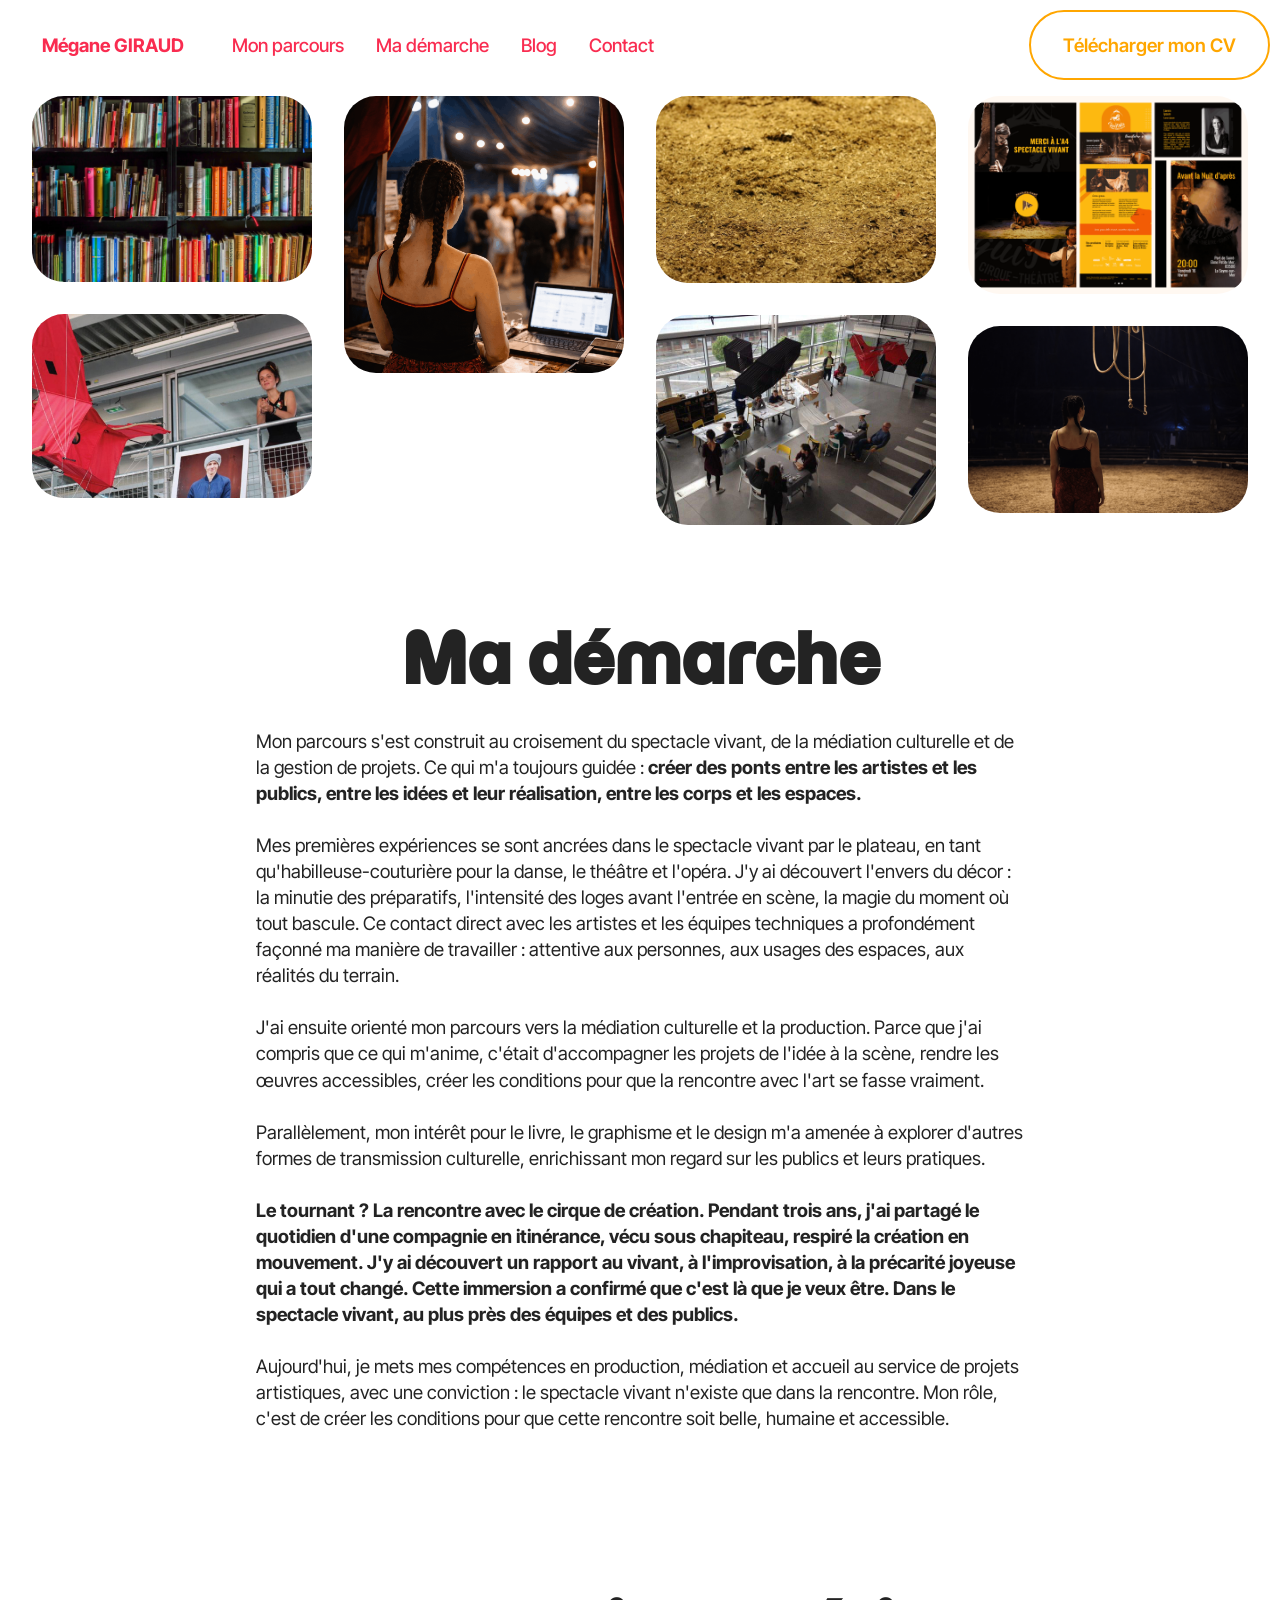
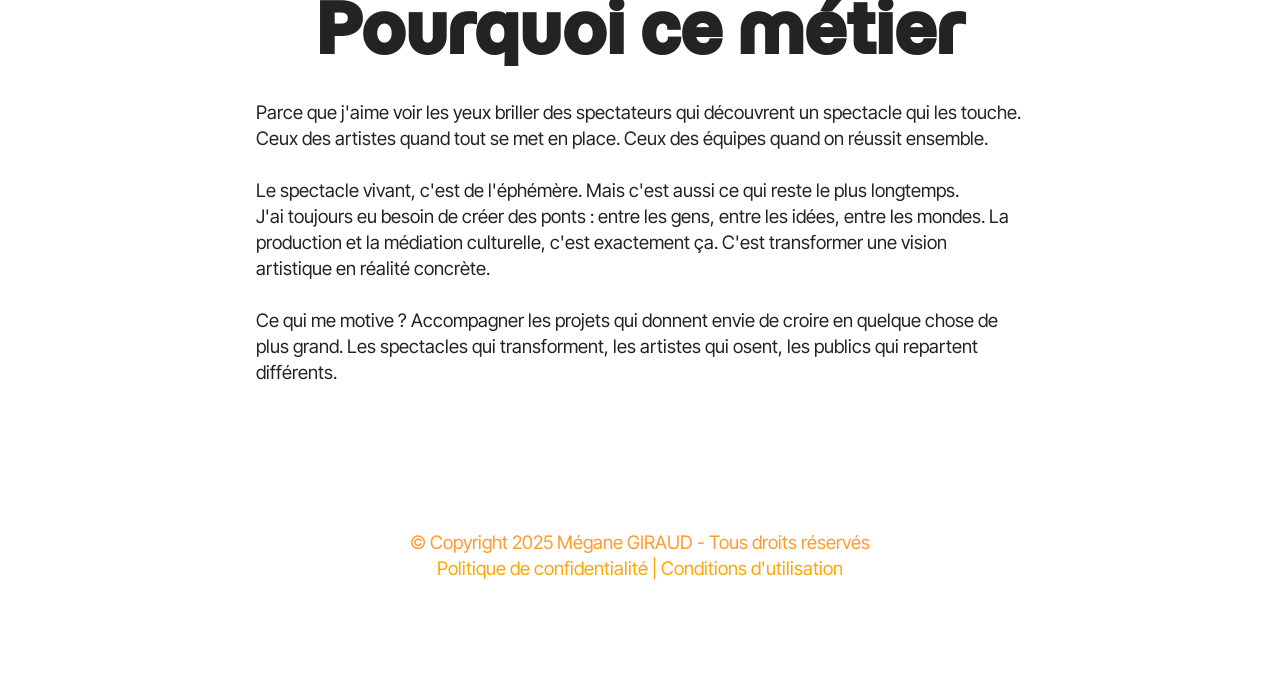
==== commit 603c8748: "create github pages" ====
--- a/page1.html
+++ b/page1.html
@@ -24,7 +24,7 @@
   <noscript><link rel="stylesheet" href="https://fonts.googleapis.com/css?family=Momo+Trust+Display:400&display=swap"></noscript>
   <link rel="preload" href="https://fonts.googleapis.com/css?family=Inter+Tight:100,200,300,400,500,600,700,800,900,100i,200i,300i,400i,500i,600i,700i,800i,900i&display=swap" as="style" onload="this.onload=null;this.rel='stylesheet'">
   <noscript><link rel="stylesheet" href="https://fonts.googleapis.com/css?family=Inter+Tight:100,200,300,400,500,600,700,800,900,100i,200i,300i,400i,500i,600i,700i,800i,900i&display=swap"></noscript>
-  <link rel="preload" as="style" href="assets/mobirise/css/mbr-additional.css?v=DQqzwO"><link rel="stylesheet" href="assets/mobirise/css/mbr-additional.css?v=DQqzwO" type="text/css">
+  <link rel="preload" as="style" href="assets/mobirise/css/mbr-additional.css?v=O0kMSK"><link rel="stylesheet" href="assets/mobirise/css/mbr-additional.css?v=O0kMSK" type="text/css">
 
   
   
@@ -76,114 +76,114 @@
         </div>
         <div class="row mbr-gallery mbr-masonry" data-masonry="{&quot;percentPosition&quot;: true }">
             <div class="col-12 col-md-6 col-lg-3 item gallery-image">
-                <div class="item-wrapper" data-toggle="modal" data-bs-toggle="modal" data-target="#v949lPbXLW-modal" data-bs-target="#v949lPbXLW-modal">
-                    <img class="w-100" src="assets/images/christmas-background-1204029-1280-1256x835.webp" alt="Librairie" data-slide-to="0" data-bs-slide-to="0" data-target="#lb-v949lPbXLW" data-bs-target="#lb-v949lPbXLW">
-                    <div class="icon-wrapper">
-                        <span class="mobi-mbri mobi-mbri-search mbr-iconfont mbr-iconfont-btn"></span>
-                    </div>
-                </div>
-                
-            </div>
-            <div class="col-12 col-md-6 col-lg-3 item gallery-image">
-                <div class="item-wrapper" data-toggle="modal" data-bs-toggle="modal" data-target="#v949lPbXLW-modal" data-bs-target="#v949lPbXLW-modal">
-                    <img class="w-100" src="assets/images/billetterie-1024x1536.webp" alt="Mobirise Website Builder" data-slide-to="1" data-bs-slide-to="1" data-target="#lb-v949lPbXLW" data-bs-target="#lb-v949lPbXLW">
-                    <div class="icon-wrapper">
-                        <span class="mobi-mbri mobi-mbri-search mbr-iconfont mbr-iconfont-btn"></span>
-                    </div>
-                </div>
-                
-            </div>
-            <div class="col-12 col-md-6 col-lg-3 item gallery-image">
-                <div class="item-wrapper" data-toggle="modal" data-bs-toggle="modal" data-target="#v949lPbXLW-modal" data-bs-target="#v949lPbXLW-modal">
-                    <img class="w-100" src="assets/images/img-3951-1256x837.webp" alt="Mobirise Website Builder" data-slide-to="2" data-bs-slide-to="2" data-target="#lb-v949lPbXLW" data-bs-target="#lb-v949lPbXLW">
-                    <div class="icon-wrapper">
-                        <span class="mobi-mbri mobi-mbri-search mbr-iconfont mbr-iconfont-btn"></span>
-                    </div>
-                </div>
-                
-            </div>
-            <div class="col-12 col-md-6 col-lg-3 item gallery-image">
-                <div class="item-wrapper" data-toggle="modal" data-bs-toggle="modal" data-target="#v949lPbXLW-modal" data-bs-target="#v949lPbXLW-modal">
-                    <img class="w-100" src="assets/images/portfolio-mag-1-1256x888.webp" alt="Mobirise Website Builder" data-slide-to="3" data-bs-slide-to="3" data-target="#lb-v949lPbXLW" data-bs-target="#lb-v949lPbXLW">
-                    <div class="icon-wrapper">
-                        <span class="mobi-mbri mobi-mbri-search mbr-iconfont mbr-iconfont-btn"></span>
-                    </div>
-                </div>
-                
-            </div>
-            <div class="col-12 col-md-6 col-lg-3 item gallery-image">
-                <div class="item-wrapper" data-toggle="modal" data-bs-toggle="modal" data-target="#v949lPbXLW-modal" data-bs-target="#v949lPbXLW-modal">
-                    <img class="w-100" src="assets/images/dome-mediation-numerique-textile-megane-giraud-2-960x630.webp" alt="Mobirise Website Builder" data-slide-to="4" data-bs-slide-to="4" data-target="#lb-v949lPbXLW" data-bs-target="#lb-v949lPbXLW">
-                    <div class="icon-wrapper">
-                        <span class="mobi-mbri mobi-mbri-search mbr-iconfont mbr-iconfont-btn"></span>
-                    </div>
-                </div>
-                
-            </div>
-            <div class="col-12 col-md-6 col-lg-3 item gallery-image">
-                <div class="item-wrapper" data-toggle="modal" data-bs-toggle="modal" data-target="#v949lPbXLW-modal" data-bs-target="#v949lPbXLW-modal">
-                    <img class="w-100" src="assets/images/dome-mediation-numerique-textile-megane-giraud-3-640x480.webp" alt="Mobirise Website Builder" data-slide-to="5" data-bs-slide-to="5" data-target="#lb-v949lPbXLW" data-bs-target="#lb-v949lPbXLW">
-                    <div class="icon-wrapper">
-                        <span class="mobi-mbri mobi-mbri-search mbr-iconfont mbr-iconfont-btn"></span>
-                    </div>
-                </div>
-                
-            </div>
-            <div class="col-12 col-md-6 col-lg-3 item gallery-image">
-                <div class="item-wrapper" data-toggle="modal" data-bs-toggle="modal" data-target="#v949lPbXLW-modal" data-bs-target="#v949lPbXLW-modal">
-                    <img class="w-100" src="assets/images/megane-giraud-1536x1024.webp" alt="Mobirise Website Builder" data-slide-to="6" data-bs-slide-to="6" data-target="#lb-v949lPbXLW" data-bs-target="#lb-v949lPbXLW">
-                    <div class="icon-wrapper">
-                        <span class="mobi-mbri mobi-mbri-search mbr-iconfont mbr-iconfont-btn"></span>
-                    </div>
-                </div>
-                
-            </div>
-        </div>
-
-        <div class="modal mbr-slider" tabindex="-1" role="dialog" aria-hidden="true" id="v949lPbXLW-modal">
+                <div class="item-wrapper" data-toggle="modal" data-bs-toggle="modal" data-target="#v94C3iDfAV-modal" data-bs-target="#v94C3iDfAV-modal">
+                    <img class="w-100" src="assets/images/christmas-background-1204029-1280-1256x835.jpg" alt="Librairie" data-slide-to="0" data-bs-slide-to="0" data-target="#lb-v94C3iDfAV" data-bs-target="#lb-v94C3iDfAV">
+                    <div class="icon-wrapper">
+                        <span class="mobi-mbri mobi-mbri-search mbr-iconfont mbr-iconfont-btn"></span>
+                    </div>
+                </div>
+                
+            </div>
+            <div class="col-12 col-md-6 col-lg-3 item gallery-image">
+                <div class="item-wrapper" data-toggle="modal" data-bs-toggle="modal" data-target="#v94C3iDfAV-modal" data-bs-target="#v94C3iDfAV-modal">
+                    <img class="w-100" src="assets/images/billetterie-1024x1536.png" alt="Mobirise Website Builder" data-slide-to="1" data-bs-slide-to="1" data-target="#lb-v94C3iDfAV" data-bs-target="#lb-v94C3iDfAV">
+                    <div class="icon-wrapper">
+                        <span class="mobi-mbri mobi-mbri-search mbr-iconfont mbr-iconfont-btn"></span>
+                    </div>
+                </div>
+                
+            </div>
+            <div class="col-12 col-md-6 col-lg-3 item gallery-image">
+                <div class="item-wrapper" data-toggle="modal" data-bs-toggle="modal" data-target="#v94C3iDfAV-modal" data-bs-target="#v94C3iDfAV-modal">
+                    <img class="w-100" src="assets/images/img-3951-1256x837.jpg" alt="Mobirise Website Builder" data-slide-to="2" data-bs-slide-to="2" data-target="#lb-v94C3iDfAV" data-bs-target="#lb-v94C3iDfAV">
+                    <div class="icon-wrapper">
+                        <span class="mobi-mbri mobi-mbri-search mbr-iconfont mbr-iconfont-btn"></span>
+                    </div>
+                </div>
+                
+            </div>
+            <div class="col-12 col-md-6 col-lg-3 item gallery-image">
+                <div class="item-wrapper" data-toggle="modal" data-bs-toggle="modal" data-target="#v94C3iDfAV-modal" data-bs-target="#v94C3iDfAV-modal">
+                    <img class="w-100" src="assets/images/portfolio-mag-1-1256x888.png" alt="Mobirise Website Builder" data-slide-to="3" data-bs-slide-to="3" data-target="#lb-v94C3iDfAV" data-bs-target="#lb-v94C3iDfAV">
+                    <div class="icon-wrapper">
+                        <span class="mobi-mbri mobi-mbri-search mbr-iconfont mbr-iconfont-btn"></span>
+                    </div>
+                </div>
+                
+            </div>
+            <div class="col-12 col-md-6 col-lg-3 item gallery-image">
+                <div class="item-wrapper" data-toggle="modal" data-bs-toggle="modal" data-target="#v94C3iDfAV-modal" data-bs-target="#v94C3iDfAV-modal">
+                    <img class="w-100" src="assets/images/dome-mediation-numerique-textile-megane-giraud-2-960x630.jpg" alt="Mobirise Website Builder" data-slide-to="4" data-bs-slide-to="4" data-target="#lb-v94C3iDfAV" data-bs-target="#lb-v94C3iDfAV">
+                    <div class="icon-wrapper">
+                        <span class="mobi-mbri mobi-mbri-search mbr-iconfont mbr-iconfont-btn"></span>
+                    </div>
+                </div>
+                
+            </div>
+            <div class="col-12 col-md-6 col-lg-3 item gallery-image">
+                <div class="item-wrapper" data-toggle="modal" data-bs-toggle="modal" data-target="#v94C3iDfAV-modal" data-bs-target="#v94C3iDfAV-modal">
+                    <img class="w-100" src="assets/images/dome-mediation-numerique-textile-megane-giraud-3-640x480.jpg" alt="Mobirise Website Builder" data-slide-to="5" data-bs-slide-to="5" data-target="#lb-v94C3iDfAV" data-bs-target="#lb-v94C3iDfAV">
+                    <div class="icon-wrapper">
+                        <span class="mobi-mbri mobi-mbri-search mbr-iconfont mbr-iconfont-btn"></span>
+                    </div>
+                </div>
+                
+            </div>
+            <div class="col-12 col-md-6 col-lg-3 item gallery-image">
+                <div class="item-wrapper" data-toggle="modal" data-bs-toggle="modal" data-target="#v94C3iDfAV-modal" data-bs-target="#v94C3iDfAV-modal">
+                    <img class="w-100" src="assets/images/megane-giraud-1536x1024.png" alt="Mobirise Website Builder" data-slide-to="6" data-bs-slide-to="6" data-target="#lb-v94C3iDfAV" data-bs-target="#lb-v94C3iDfAV">
+                    <div class="icon-wrapper">
+                        <span class="mobi-mbri mobi-mbri-search mbr-iconfont mbr-iconfont-btn"></span>
+                    </div>
+                </div>
+                
+            </div>
+        </div>
+
+        <div class="modal mbr-slider" tabindex="-1" role="dialog" aria-hidden="true" id="v94C3iDfAV-modal">
             <div class="modal-dialog" role="document">
                 <div class="modal-content">
                     <div class="modal-body">
-                        <div class="carousel slide" id="lb-v949lPbXLW" data-interval="5000" data-bs-interval="5000">
+                        <div class="carousel slide" id="lb-v94C3iDfAV" data-interval="5000" data-bs-interval="5000">
                             <div class="carousel-inner">
                                 <div class="carousel-item active">
-                                    <img class="d-block w-100" src="assets/images/christmas-background-1204029-1280-1256x835.webp" alt="Mobirise Website Builder">
-                                </div>
-                                <div class="carousel-item">
-                                    <img class="d-block w-100" src="assets/images/billetterie-1024x1536.webp" alt="Mobirise Website Builder">
-                                </div>
-                                <div class="carousel-item">
-                                    <img class="d-block w-100" src="assets/images/img-3951-1256x837.webp" alt="Mobirise Website Builder">
-                                </div>
-                                <div class="carousel-item">
-                                    <img class="d-block w-100" src="assets/images/portfolio-mag-1-1256x888.webp" alt="Mobirise Website Builder">
-                                </div>
-                                <div class="carousel-item">
-                                    <img class="d-block w-100" src="assets/images/dome-mediation-numerique-textile-megane-giraud-2-960x630.webp" alt="Mobirise Website Builder">
-                                </div>
-                                <div class="carousel-item">
-                                    <img class="d-block w-100" src="assets/images/dome-mediation-numerique-textile-megane-giraud-3-640x480.webp" alt="Mobirise Website Builder">
-                                </div>
-                                <div class="carousel-item">
-                                    <img class="d-block w-100" src="assets/images/megane-giraud-1536x1024.webp" alt="Mobirise Website Builder">
+                                    <img class="d-block w-100" src="assets/images/christmas-background-1204029-1280-1256x835.jpg" alt="Mobirise Website Builder">
+                                </div>
+                                <div class="carousel-item">
+                                    <img class="d-block w-100" src="assets/images/billetterie-1024x1536.png" alt="Mobirise Website Builder">
+                                </div>
+                                <div class="carousel-item">
+                                    <img class="d-block w-100" src="assets/images/img-3951-1256x837.jpg" alt="Mobirise Website Builder">
+                                </div>
+                                <div class="carousel-item">
+                                    <img class="d-block w-100" src="assets/images/portfolio-mag-1-1256x888.png" alt="Mobirise Website Builder">
+                                </div>
+                                <div class="carousel-item">
+                                    <img class="d-block w-100" src="assets/images/dome-mediation-numerique-textile-megane-giraud-2-960x630.jpg" alt="Mobirise Website Builder">
+                                </div>
+                                <div class="carousel-item">
+                                    <img class="d-block w-100" src="assets/images/dome-mediation-numerique-textile-megane-giraud-3-640x480.jpg" alt="Mobirise Website Builder">
+                                </div>
+                                <div class="carousel-item">
+                                    <img class="d-block w-100" src="assets/images/megane-giraud-1536x1024.png" alt="Mobirise Website Builder">
                                 </div>
                             </div>
                             <ol class="carousel-indicators">
-                                <li data-slide-to="0" data-bs-slide-to="0" class="active" data-target="#lb-v949lPbXLW" data-bs-target="#lb-v949lPbXLW"></li>
-                                <li data-slide-to="1" data-bs-slide-to="1" data-target="#lb-v949lPbXLW" data-bs-target="#lb-v949lPbXLW"></li>
-                                <li data-slide-to="2" data-bs-slide-to="2" data-target="#lb-v949lPbXLW" data-bs-target="#lb-v949lPbXLW"></li>
-                                <li data-slide-to="3" data-bs-slide-to="3" data-target="#lb-v949lPbXLW" data-bs-target="#lb-v949lPbXLW"></li>
-                                <li data-slide-to="4" data-bs-slide-to="4" data-target="#lb-v949lPbXLW" data-bs-target="#lb-v949lPbXLW"></li>
-                                <li data-slide-to="5" data-bs-slide-to="5" data-target="#lb-v949lPbXLW" data-bs-target="#lb-v949lPbXLW"></li>
-                                <li data-slide-to="6" data-bs-slide-to="6" data-target="#lb-v949lPbXLW" data-bs-target="#lb-v949lPbXLW"></li>
+                                <li data-slide-to="0" data-bs-slide-to="0" class="active" data-target="#lb-v94C3iDfAV" data-bs-target="#lb-v94C3iDfAV"></li>
+                                <li data-slide-to="1" data-bs-slide-to="1" data-target="#lb-v94C3iDfAV" data-bs-target="#lb-v94C3iDfAV"></li>
+                                <li data-slide-to="2" data-bs-slide-to="2" data-target="#lb-v94C3iDfAV" data-bs-target="#lb-v94C3iDfAV"></li>
+                                <li data-slide-to="3" data-bs-slide-to="3" data-target="#lb-v94C3iDfAV" data-bs-target="#lb-v94C3iDfAV"></li>
+                                <li data-slide-to="4" data-bs-slide-to="4" data-target="#lb-v94C3iDfAV" data-bs-target="#lb-v94C3iDfAV"></li>
+                                <li data-slide-to="5" data-bs-slide-to="5" data-target="#lb-v94C3iDfAV" data-bs-target="#lb-v94C3iDfAV"></li>
+                                <li data-slide-to="6" data-bs-slide-to="6" data-target="#lb-v94C3iDfAV" data-bs-target="#lb-v94C3iDfAV"></li>
                             </ol>
                             <a role="button" href="" class="close" data-dismiss="modal" data-bs-dismiss="modal" aria-label="Close">
                             </a>
-                            <a class="carousel-control-prev carousel-control" role="button" data-slide="prev" data-bs-slide="prev" href="#lb-v949lPbXLW">
+                            <a class="carousel-control-prev carousel-control" role="button" data-slide="prev" data-bs-slide="prev" href="#lb-v94C3iDfAV">
                                 <span class="mobi-mbri mobi-mbri-arrow-prev" aria-hidden="true"></span>
                                 <span class="sr-only visually-hidden">Previous</span>
                             </a>
-                            <a class="carousel-control-next carousel-control" role="button" data-slide="next" data-bs-slide="next" href="#lb-v949lPbXLW">
+                            <a class="carousel-control-next carousel-control" role="button" data-slide="next" data-bs-slide="next" href="#lb-v94C3iDfAV">
                                 <span class="mobi-mbri mobi-mbri-arrow-next" aria-hidden="true"></span>
                                 <span class="sr-only visually-hidden">Next</span>
                             </a>
@@ -248,7 +248,7 @@
             </div>
         </div>
     </div>
-</section><section class="display-7" style="padding: 0;align-items: center;justify-content: center;flex-wrap: wrap;    align-content: center;display: flex;position: relative;height: 4rem;"><a href="https://mobiri.se/152356" style="flex: 1 1;height: 4rem;position: absolute;width: 100%;z-index: 1;"><img alt="" style="height: 4rem;" src="[data-uri]"></a><p style="margin: 0;text-align: center;" class="display-7">&#8204;</p><a style="z-index:1" href="https://mobirise.com/html-builder.html">HTML Maker</a></section><script src="assets/bootstrap/js/bootstrap.bundle.min.js"></script>  <script src="assets/smoothscroll/smooth-scroll.js"></script>  <script src="assets/ytplayer/index.js"></script>  <script src="assets/dropdown/js/navbar-dropdown.js"></script>  <script src="assets/masonry/masonry.pkgd.min.js"></script>  <script src="assets/imagesloaded/imagesloaded.pkgd.min.js"></script>  <script src="assets/theme/js/script.js"></script>  <script src="assets/gallery/player.min.js"></script>  <script src="assets/gallery/script.js"></script>  
+</section><section class="display-7" style="padding: 0;align-items: center;justify-content: center;flex-wrap: wrap;    align-content: center;display: flex;position: relative;height: 4rem;"><a href="https://mobiri.se/152356" style="flex: 1 1;height: 4rem;position: absolute;width: 100%;z-index: 1;"><img alt="" style="height: 4rem;" src="[data-uri]"></a><p style="margin: 0;text-align: center;" class="display-7">&#8204;</p><a style="z-index:1" href="https://mobirise.com/builder/no-code-website-builder.html">No Code Website Builder</a></section><script src="assets/bootstrap/js/bootstrap.bundle.min.js"></script>  <script src="assets/smoothscroll/smooth-scroll.js"></script>  <script src="assets/ytplayer/index.js"></script>  <script src="assets/dropdown/js/navbar-dropdown.js"></script>  <script src="assets/masonry/masonry.pkgd.min.js"></script>  <script src="assets/imagesloaded/imagesloaded.pkgd.min.js"></script>  <script src="assets/theme/js/script.js"></script>  <script src="assets/gallery/player.min.js"></script>  <script src="assets/gallery/script.js"></script>  
   
   
   <input name="animation" type="hidden">
--- a/assets/mobirise/css/mbr-additional.css
+++ b/assets/mobirise/css/mbr-additional.css
@@ -1349,7 +1349,7 @@
 }
 .cid-v2bgPXjnMu {
   display: flex;
-  background-image: url("../../../assets/images/megane-giraud-1536x1024.webp");
+  background-image: url("../../../assets/images/megane-giraud-1536x1024.png");
 }
 .cid-v2bgPXjnMu .mbr-overlay {
   background-color: #000000;
@@ -1583,7 +1583,7 @@
   max-width: 800px;
 }
 .cid-v8R2Uajqz5 .card1 {
-  background-image: url("../../../assets/images/portfolio-mag-1-1256x888.webp");
+  background-image: url("../../../assets/images/portfolio-mag-1-1256x888.png");
   background-size: cover;
   background-position: center center;
 }
@@ -1591,7 +1591,7 @@
   background: #ffc195;
 }
 .cid-v8R2Uajqz5 .card2 {
-  background-image: url("../../../assets/images/pmm-5736-2000x1333.webp");
+  background-image: url("../../../assets/images/pmm-5736-2000x1333.jpeg");
   background-size: cover;
   background-position: center center;
 }
@@ -1599,7 +1599,7 @@
   background: #ffd7ef;
 }
 .cid-v8R2Uajqz5 .card3 {
-  background-image: url("../../../assets/images/dome-mediation-numerique-textile-megane-giraud-3-640x480.webp");
+  background-image: url("../../../assets/images/dome-mediation-numerique-textile-megane-giraud-3-640x480.jpg");
   background-size: cover;
   background-position: center center;
 }
@@ -1607,7 +1607,7 @@
   background: #ffea64;
 }
 .cid-v8R2Uajqz5 .card4 {
-  background-image: url("../../../assets/images/logo-effet-papier-1920x1080.webp");
+  background-image: url("../../../assets/images/logo-effet-papier-1920x1080.png");
   background-size: cover;
   background-position: center center;
 }
@@ -1707,7 +1707,7 @@
   max-width: 800px;
 }
 .cid-v8S7GMNAjk .card1 {
-  background-image: url("../../../assets/images/epoque-caen-24-703x703.webp");
+  background-image: url("../../../assets/images/icone-sur-fond-rose-2000x2000.png");
   background-size: cover;
   background-position: center center;
 }
@@ -1715,7 +1715,7 @@
   background: #ffc195;
 }
 .cid-v8S7GMNAjk .card2 {
-  background-image: url("../../../assets/images/labeo-500x500.webp");
+  background-image: url("../../../assets/images/les-chemins-de-lgalit-plateau-2000x1414.png");
   background-size: cover;
   background-position: center center;
 }
@@ -1723,7 +1723,7 @@
   background: #ffd7ef;
 }
 .cid-v8S7GMNAjk .card3 {
-  background-image: url("../../../assets/images/livre-paris-500x500.webp");
+  background-image: url("../../../assets/images/portfolio-mag-8-2000x1414.png");
   background-size: cover;
   background-position: center center;
 }
@@ -1731,7 +1731,7 @@
   background: #ffea64;
 }
 .cid-v8S7GMNAjk .card4 {
-  background-image: url("../../../assets/images/pluriels-500x500.webp");
+  background-image: url("../../../assets/images/pluriels-500x500.png");
   background-size: cover;
   background-position: center center;
 }
@@ -1800,6 +1800,130 @@
     transform: none;
   }
   .cid-v8S7GMNAjk .mbr-section-btn {
+    opacity: 1;
+  }
+}
+.cid-v949Kt0pUi {
+  padding-top: 0rem;
+  padding-bottom: 0rem;
+  background: #ffffff;
+}
+.cid-v949Kt0pUi .mbr-fallback-image.disabled {
+  display: none;
+}
+.cid-v949Kt0pUi .mbr-fallback-image {
+  display: block;
+  background-size: cover;
+  background-position: center center;
+  width: 100%;
+  height: 100%;
+  position: absolute;
+  top: 0;
+}
+.cid-v949Kt0pUi .mbr-section-btn {
+  opacity: 0;
+  transition-delay: 0.1s;
+  z-index: 1;
+  position: relative;
+  margin: auto;
+}
+.cid-v949Kt0pUi .content-head {
+  max-width: 800px;
+}
+.cid-v949Kt0pUi .card1 {
+  background-image: url("../../../assets/images/epoque-caen-24-703x703.png");
+  background-size: cover;
+  background-position: center center;
+}
+.cid-v949Kt0pUi .card1:before {
+  background: #ffc195;
+}
+.cid-v949Kt0pUi .card2 {
+  background-image: url("../../../assets/images/labeo-500x500.png");
+  background-size: cover;
+  background-position: center center;
+}
+.cid-v949Kt0pUi .card2:before {
+  background: #ffd7ef;
+}
+.cid-v949Kt0pUi .card3 {
+  background-image: url("../../../assets/images/livre-paris-500x500.png");
+  background-size: cover;
+  background-position: center center;
+}
+.cid-v949Kt0pUi .card3:before {
+  background: #ffea64;
+}
+.cid-v949Kt0pUi .card4 {
+  background-image: url("../../../assets/images/4-1080x1080.png");
+  background-size: cover;
+  background-position: center center;
+}
+.cid-v949Kt0pUi .card4:before {
+  background: #9fe870;
+}
+.cid-v949Kt0pUi .content-wrap {
+  margin: auto;
+  display: flex;
+  height: 100%;
+}
+.cid-v949Kt0pUi .card-wrap {
+  border-radius: inherit;
+  height: 400px;
+  position: relative;
+  transition: all 0.3s;
+  margin-bottom: 2rem;
+}
+@media (max-width: 767px) {
+  .cid-v949Kt0pUi .card-wrap {
+    margin-bottom: 1rem;
+  }
+}
+.cid-v949Kt0pUi .card-wrap:before {
+  content: "";
+  position: absolute;
+  border-radius: inherit;
+  left: 0;
+  top: 0;
+  width: 100%;
+  height: 100%;
+  z-index: 1;
+  transition-delay: 0.1s;
+  opacity: 0;
+}
+.cid-v949Kt0pUi .card {
+  transition: transform 0.6s;
+}
+.cid-v949Kt0pUi .card:hover .card-wrap,
+.cid-v949Kt0pUi .card:focus-within .card-wrap {
+  transform: rotateY(180deg);
+}
+.cid-v949Kt0pUi .card:hover .card-wrap:before,
+.cid-v949Kt0pUi .card:focus-within .card-wrap:before {
+  opacity: 1;
+}
+.cid-v949Kt0pUi .card:hover .mbr-section-btn,
+.cid-v949Kt0pUi .card:focus-within .mbr-section-btn {
+  opacity: 1;
+  transform: rotateY(180deg);
+}
+@media (max-width: 767px) {
+  .cid-v949Kt0pUi .card:hover .card-wrap {
+    transform: none;
+  }
+  .cid-v949Kt0pUi .card:hover .card-wrap:before {
+    opacity: 0.8;
+  }
+  .cid-v949Kt0pUi .card-wrap:before {
+    opacity: 0.8;
+  }
+  .cid-v949Kt0pUi .card-wrap:hover {
+    transform: none;
+  }
+  .cid-v949Kt0pUi .card-wrap:hover .mbr-section-btn {
+    transform: none;
+  }
+  .cid-v949Kt0pUi .mbr-section-btn {
     opacity: 1;
   }
 }
@@ -2798,7 +2922,7 @@
 }
 .cid-v8Rfif6iIU {
   padding-top: 2rem;
-  padding-bottom: 3rem;
+  padding-bottom: 2rem;
   background-color: #ffffff;
   overflow: hidden;
 }
@@ -3747,7 +3871,7 @@
 }
 .cid-v8Rfif6iIU {
   padding-top: 2rem;
-  padding-bottom: 3rem;
+  padding-bottom: 2rem;
   background-color: #ffffff;
   overflow: hidden;
 }
@@ -4357,7 +4481,7 @@
   }
 }
 .cid-v92jIvCfl6 .wrap {
-  background: url("../../../assets/images/background1.webp");
+  background: url("../../../assets/images/background1.jpg");
   background-repeat: no-repeat;
   background-position: center;
   background-size: cover;
@@ -4376,7 +4500,7 @@
 }
 .cid-v8Rfif6iIU {
   padding-top: 2rem;
-  padding-bottom: 3rem;
+  padding-bottom: 2rem;
   background-color: #ffffff;
   overflow: hidden;
 }
@@ -5095,40 +5219,12 @@
 }
 .cid-v8Rfif6iIU {
   padding-top: 2rem;
-  padding-bottom: 3rem;
+  padding-bottom: 2rem;
   background-color: #ffffff;
   overflow: hidden;
 }
 .cid-v8Rfif6iIU .media-container-row .mbr-text {
   color: #ff9b2d;
-}
-.cid-v947On1ijD {
-  padding-top: 10rem;
-  padding-bottom: 1rem;
-  background-color: #ffffff;
-}
-.cid-v947On1ijD .mbr-text {
-  color: #000000;
-}
-.cid-v947On1ijD .mbr-section-subtitle {
-  color: #000000;
-}
-.cid-v947On1ijD .mbr-section-title {
-  color: #000000;
-}
-.cid-v946Lt1061 {
-  padding-top: 4rem;
-  padding-bottom: 10rem;
-  background-color: #ffffff;
-}
-.cid-v946Lt1061 .mbr-text {
-  color: #000000;
-}
-.cid-v946Lt1061 .mbr-section-subtitle {
-  color: #000000;
-}
-.cid-v946Lt1061 .mbr-section-title {
-  color: #000000;
 }
 .cid-v8RflWAhes {
   z-index: 1000;
@@ -5699,6 +5795,928 @@
     padding: 1rem;
   }
 }
+.cid-v947On1ijD {
+  padding-top: 10rem;
+  padding-bottom: 1rem;
+  background-color: #ffffff;
+}
+.cid-v947On1ijD .mbr-text {
+  color: #000000;
+}
+.cid-v947On1ijD .mbr-section-subtitle {
+  color: #000000;
+}
+.cid-v947On1ijD .mbr-section-title {
+  color: #000000;
+}
+.cid-v946Lt1061 {
+  padding-top: 4rem;
+  padding-bottom: 10rem;
+  background-color: #ffffff;
+}
+.cid-v946Lt1061 .mbr-text {
+  color: #000000;
+}
+.cid-v946Lt1061 .mbr-section-subtitle {
+  color: #000000;
+}
+.cid-v946Lt1061 .mbr-section-title {
+  color: #000000;
+}
+.cid-v8Rfif6iIU {
+  padding-top: 2rem;
+  padding-bottom: 2rem;
+  background-color: #ffffff;
+  overflow: hidden;
+}
+.cid-v8Rfif6iIU .media-container-row .mbr-text {
+  color: #ff9b2d;
+}
+.cid-v8RflWAhes {
+  z-index: 1000;
+  width: 100%;
+  position: relative;
+}
+.cid-v8RflWAhes .dropdown-item:before {
+  font-family: Moririse2 !important;
+  content: "\e966";
+  display: inline-block;
+  width: 0;
+  position: absolute;
+  left: 1rem;
+  top: 0.5rem;
+  margin-right: 0.5rem;
+  line-height: 1;
+  font-size: inherit;
+  vertical-align: middle;
+  text-align: center;
+  overflow: hidden;
+  transform: scale(0, 1);
+  transition: all 0.25s ease-in-out;
+}
+@media (max-width: 767px) {
+  .cid-v8RflWAhes .navbar-toggler {
+    transform: scale(0.8);
+  }
+}
+.cid-v8RflWAhes .navbar-brand {
+  flex-shrink: 0;
+  align-items: center;
+  margin-right: 0;
+  padding: 10px 0;
+  transition: all 0.3s;
+  word-break: break-word;
+  z-index: 1;
+}
+.cid-v8RflWAhes .navbar-brand img {
+  max-width: 100%;
+  max-height: 100%;
+  border-radius: 0px !important;
+}
+.cid-v8RflWAhes .navbar-brand .navbar-caption {
+  line-height: inherit !important;
+}
+.cid-v8RflWAhes .navbar-brand .navbar-logo a {
+  outline: none;
+}
+.cid-v8RflWAhes .navbar-nav {
+  margin: auto;
+  margin-left: 0;
+}
+.cid-v8RflWAhes .navbar-nav .nav-item {
+  padding: 0 !important;
+  transition: 0.3s all !important;
+}
+.cid-v8RflWAhes .navbar-nav .nav-item .nav-link {
+  padding: 16px !important;
+  margin: 0 !important;
+  border-radius: 1rem !important;
+  transition: 0.3s all !important;
+}
+.cid-v8RflWAhes .navbar-nav .nav-item .nav-link:hover {
+  background-color: rgba(27, 31, 10, 0.06);
+}
+.cid-v8RflWAhes .navbar-nav .open .nav-link::after {
+  transform: rotate(180deg);
+}
+@media (min-width: 992px) {
+  .cid-v8RflWAhes .navbar-nav .open .nav-link::before {
+    content: "";
+    width: 100%;
+    height: 20px;
+    top: 100%;
+    background: transparent;
+    position: absolute;
+  }
+}
+.cid-v8RflWAhes .navbar-nav .dropdown-item {
+  padding: 12px !important;
+  border-radius: 0.5rem !important;
+  margin: 0 8px !important;
+  transition: 0.3s all !important;
+}
+.cid-v8RflWAhes .navbar-nav .dropdown-item:hover {
+  background-color: rgba(27, 31, 10, 0.06);
+}
+@media (min-width: 992px) {
+  .cid-v8RflWAhes .navbar-nav {
+    padding-left: 1.5rem;
+  }
+}
+.cid-v8RflWAhes .nav-link {
+  width: fit-content;
+  position: relative;
+}
+.cid-v8RflWAhes .navbar-logo {
+  padding-left: 2rem;
+  margin: 0 !important;
+}
+@media (max-width: 767px) {
+  .cid-v8RflWAhes .navbar-logo {
+    padding-left: 1rem;
+  }
+}
+.cid-v8RflWAhes .navbar-caption {
+  padding-left: 1rem;
+  padding-right: 0.5rem;
+}
+@media (min-width: 767px) {
+  .cid-v8RflWAhes .navbar-caption {
+    padding-left: 2rem;
+  }
+}
+@media (max-width: 767px) {
+  .cid-v8RflWAhes .nav-dropdown {
+    padding-bottom: 0.5rem;
+  }
+}
+.cid-v8RflWAhes .nav-dropdown .link.dropdown-toggle::after {
+  margin-left: 0.5rem;
+  margin-top: 0.2rem;
+  transition: 0.3s all;
+}
+.cid-v8RflWAhes .container {
+  display: flex;
+  height: 90px;
+  padding: 0.5rem 0.6rem;
+  flex-wrap: nowrap;
+  left: 0;
+  right: 0;
+  -webkit-box-pack: justify;
+  -ms-flex-pack: justify;
+  justify-content: flex-end;
+  -webkit-box-align: center;
+  -webkit-align-items: center;
+  -ms-flex-align: center;
+  align-items: center;
+  border-radius: 100vw;
+}
+@media (max-width: 992px) {
+  .cid-v8RflWAhes .container {
+    padding-right: 2rem;
+  }
+}
+@media (max-width: 767px) {
+  .cid-v8RflWAhes .container {
+    width: 95%;
+    height: 56px !important;
+    padding-right: 1rem;
+    margin-top: 0rem;
+  }
+}
+.cid-v8RflWAhes .iconfont-wrapper {
+  color: #000000 !important;
+  font-size: 1.5rem;
+  padding-right: 0.5rem;
+}
+.cid-v8RflWAhes .dropdown-menu {
+  flex-wrap: wrap;
+  flex-direction: column;
+  max-width: 100%;
+  padding: 12px 4px !important;
+  border-radius: 1.5rem;
+  transition: 0.3s all !important;
+  min-width: auto;
+  background: #ffffff;
+}
+.cid-v8RflWAhes .nav-item:focus,
+.cid-v8RflWAhes .nav-link:focus {
+  outline: none;
+}
+.cid-v8RflWAhes .dropdown .dropdown-menu .dropdown-item {
+  width: auto;
+  transition: all 0.25s ease-in-out;
+}
+.cid-v8RflWAhes .dropdown .dropdown-menu .dropdown-item::after {
+  right: 0.5rem;
+}
+.cid-v8RflWAhes .dropdown .dropdown-menu .dropdown-item .mbr-iconfont {
+  margin-right: 0.5rem;
+  vertical-align: sub;
+}
+.cid-v8RflWAhes .dropdown .dropdown-menu .dropdown-item .mbr-iconfont:before {
+  display: inline-block;
+  transform: scale(1, 1);
+  transition: all 0.25s ease-in-out;
+}
+.cid-v8RflWAhes .collapsed .dropdown-menu .dropdown-item:before {
+  display: none;
+}
+.cid-v8RflWAhes .collapsed .dropdown .dropdown-menu .dropdown-item {
+  padding: 0.235em 1.5em 0.235em 1.5em !important;
+  transition: none;
+  margin: 0 !important;
+}
+.cid-v8RflWAhes .navbar {
+  min-height: 90px;
+  transition: all 0.3s;
+  border-bottom: 1px solid transparent;
+  background: transparent !important;
+  padding: 0 !important;
+  border: none !important;
+  box-shadow: none !important;
+  border-radius: 0 !important;
+}
+.cid-v8RflWAhes .navbar.opened {
+  transition: all 0.25s;
+}
+.cid-v8RflWAhes .navbar .dropdown-item {
+  padding: 0.5rem 1.8rem;
+}
+.cid-v8RflWAhes .navbar .navbar-logo img {
+  width: auto;
+}
+.cid-v8RflWAhes .navbar .navbar-collapse {
+  z-index: 1;
+  justify-content: flex-end;
+}
+.cid-v8RflWAhes .navbar.collapsed {
+  justify-content: center;
+}
+.cid-v8RflWAhes .navbar.collapsed .nav-item .nav-link::before {
+  display: none;
+}
+.cid-v8RflWAhes .navbar.collapsed.opened .dropdown-menu {
+  top: 0;
+}
+.cid-v8RflWAhes .navbar.collapsed .dropdown-menu .dropdown-submenu {
+  left: 0 !important;
+}
+.cid-v8RflWAhes .navbar.collapsed .dropdown-menu .dropdown-item:after {
+  right: auto;
+}
+.cid-v8RflWAhes .navbar.collapsed .dropdown-menu .dropdown-toggle[data-toggle="dropdown-submenu"]:after {
+  margin-left: 0.5rem;
+  margin-top: 0.2rem;
+  border-top: 0.35em solid;
+  border-right: 0.35em solid transparent;
+  border-left: 0.35em solid transparent;
+  border-bottom: 0;
+  top: 41%;
+}
+.cid-v8RflWAhes .navbar.collapsed ul.navbar-nav li {
+  margin: auto;
+}
+.cid-v8RflWAhes .navbar.collapsed .dropdown-menu .dropdown-item {
+  padding: 0.25rem 1.5rem;
+  text-align: center;
+}
+.cid-v8RflWAhes .navbar.collapsed .icons-menu {
+  padding-left: 0;
+  padding-right: 0;
+  padding-top: 0.5rem;
+  padding-bottom: 0.5rem;
+}
+@media (max-width: 767px) {
+  .cid-v8RflWAhes .navbar {
+    min-height: 72px;
+  }
+  .cid-v8RflWAhes .navbar .navbar-logo img {
+    height: 2rem !important;
+  }
+}
+@media (max-width: 991px) {
+  .cid-v8RflWAhes .navbar .nav-item .nav-link::before {
+    display: none;
+  }
+  .cid-v8RflWAhes .navbar.opened .dropdown-menu {
+    top: 0;
+  }
+  .cid-v8RflWAhes .navbar .dropdown-menu .dropdown-submenu {
+    left: 0 !important;
+  }
+  .cid-v8RflWAhes .navbar .dropdown-menu .dropdown-item:after {
+    right: auto;
+  }
+  .cid-v8RflWAhes .navbar .dropdown-menu .dropdown-toggle[data-toggle="dropdown-submenu"]:after {
+    margin-left: 0.5rem;
+    margin-top: 0.2rem;
+    border-top: 0.35em solid;
+    border-right: 0.35em solid transparent;
+    border-left: 0.35em solid transparent;
+    border-bottom: 0;
+    top: 40%;
+  }
+  .cid-v8RflWAhes .navbar .dropdown-menu .dropdown-item {
+    padding: 0.25rem 1.5rem !important;
+    text-align: center;
+  }
+  .cid-v8RflWAhes .navbar .navbar-brand {
+    flex-shrink: initial;
+    flex-basis: auto;
+    word-break: break-word;
+    padding-right: 10px;
+  }
+  .cid-v8RflWAhes .navbar .navbar-toggler {
+    flex-basis: auto;
+  }
+  .cid-v8RflWAhes .navbar .icons-menu {
+    padding-left: 0;
+    padding-top: 0.5rem;
+    padding-bottom: 0.5rem;
+  }
+}
+.cid-v8RflWAhes .navbar.navbar-short .navbar-logo img {
+  height: 2rem;
+}
+.cid-v8RflWAhes .dropdown-item.active,
+.cid-v8RflWAhes .dropdown-item:active {
+  background-color: transparent;
+}
+.cid-v8RflWAhes .navbar-expand-lg .navbar-nav .nav-link {
+  padding: 0;
+}
+.cid-v8RflWAhes .nav-dropdown .link.dropdown-toggle {
+  margin-right: 1.667em;
+}
+.cid-v8RflWAhes .nav-dropdown .link.dropdown-toggle[aria-expanded="true"] {
+  margin-right: 0;
+  padding: 0.667em 1.667em;
+}
+.cid-v8RflWAhes .navbar.navbar-expand-lg .dropdown .dropdown-menu {
+  background: #ffffff;
+}
+.cid-v8RflWAhes .navbar.navbar-expand-lg .dropdown .dropdown-menu .dropdown-submenu {
+  margin: 0;
+  left: 105%;
+  transform: none;
+  top: -12px;
+}
+.cid-v8RflWAhes .navbar .dropdown.open > .dropdown-menu {
+  display: flex;
+}
+.cid-v8RflWAhes ul.navbar-nav {
+  flex-wrap: wrap;
+}
+.cid-v8RflWAhes .navbar-buttons {
+  text-align: center;
+  min-width: 140px;
+}
+@media (max-width: 992px) {
+  .cid-v8RflWAhes .navbar-buttons {
+    text-align: left;
+  }
+}
+.cid-v8RflWAhes button.navbar-toggler {
+  outline: none;
+  width: 31px;
+  height: 20px;
+  cursor: pointer;
+  transition: all 0.2s;
+  position: relative;
+  align-self: center;
+}
+.cid-v8RflWAhes button.navbar-toggler .hamburger span {
+  position: absolute;
+  right: 0;
+  width: 30px;
+  height: 2px;
+  border-right: 5px;
+  background-color: #000000;
+}
+.cid-v8RflWAhes button.navbar-toggler .hamburger span:nth-child(1) {
+  top: 0;
+  transition: all 0.2s;
+}
+.cid-v8RflWAhes button.navbar-toggler .hamburger span:nth-child(2) {
+  top: 8px;
+  transition: all 0.15s;
+}
+.cid-v8RflWAhes button.navbar-toggler .hamburger span:nth-child(3) {
+  top: 8px;
+  transition: all 0.15s;
+}
+.cid-v8RflWAhes button.navbar-toggler .hamburger span:nth-child(4) {
+  top: 16px;
+  transition: all 0.2s;
+}
+.cid-v8RflWAhes nav.opened .hamburger span:nth-child(1) {
+  top: 8px;
+  width: 0;
+  opacity: 0;
+  right: 50%;
+  transition: all 0.2s;
+}
+.cid-v8RflWAhes nav.opened .hamburger span:nth-child(2) {
+  transform: rotate(45deg);
+  transition: all 0.25s;
+}
+.cid-v8RflWAhes nav.opened .hamburger span:nth-child(3) {
+  transform: rotate(-45deg);
+  transition: all 0.25s;
+}
+.cid-v8RflWAhes nav.opened .hamburger span:nth-child(4) {
+  top: 8px;
+  width: 0;
+  opacity: 0;
+  right: 50%;
+  transition: all 0.2s;
+}
+.cid-v8RflWAhes .navbar-dropdown {
+  padding: 0;
+  background-color: #ffffff !important;
+  position: fixed;
+}
+.cid-v8RflWAhes .opacityScroll {
+  background: rgba(255, 255, 255, 0) !important;
+}
+.cid-v8RflWAhes a.nav-link {
+  display: flex;
+  align-items: center;
+  justify-content: center;
+}
+.cid-v8RflWAhes .icons-menu {
+  flex-wrap: nowrap;
+  display: flex;
+  justify-content: center;
+  padding-left: 1rem;
+  padding-right: 1rem;
+  padding-top: 0.3rem;
+  text-align: center;
+}
+@media (max-width: 992px) {
+  .cid-v8RflWAhes .icons-menu {
+    justify-content: flex-start;
+    margin-bottom: 0.5rem;
+  }
+}
+@media screen and (-ms-high-contrast: active), (-ms-high-contrast: none) {
+  .cid-v8RflWAhes .navbar {
+    height: 70px;
+  }
+  .cid-v8RflWAhes .navbar.opened {
+    height: auto;
+  }
+  .cid-v8RflWAhes .nav-item .nav-link:hover::before {
+    width: 175%;
+    max-width: calc(100% + 2rem);
+    left: -1rem;
+  }
+}
+.cid-v8RflWAhes .navbar .dropdown > .dropdown-menu {
+  display: none;
+  width: max-content;
+  max-width: 500px !important;
+  transform: translateX(-50%);
+  top: calc(100% + 20px);
+  left: 50%;
+}
+.cid-v8RflWAhes .navbar .dropdown > .dropdown-menu .dropdown-item {
+  line-height: 1 !important;
+}
+.cid-v8RflWAhes .navbar .dropdown > .dropdown-menu .dropdown .dropdown-item {
+  align-items: center;
+  display: flex;
+  height: max-content !important;
+  min-height: max-content !important;
+}
+.cid-v8RflWAhes .navbar .dropdown > .dropdown-menu .dropdown .dropdown-item::after {
+  display: inline-block;
+  position: static;
+  margin-left: 0.5rem;
+  margin-top: 0;
+  margin-right: 0;
+  margin-bottom: 0;
+  transition: 0.3s all;
+  transform: rotate(-90deg);
+}
+.cid-v8RflWAhes .navbar .dropdown > .dropdown-menu .dropdown.open .dropdown-item::after {
+  transform: rotate(0deg);
+}
+.cid-v8RflWAhes .mbr-section-btn {
+  margin: -0.6rem -0.6rem;
+}
+.cid-v8RflWAhes .navbar-toggler {
+  margin-left: 12px;
+  margin-right: 8px;
+  order: 1000;
+}
+@media (max-width: 991px) {
+  .cid-v8RflWAhes .navbar-brand {
+    margin-right: auto;
+  }
+  .cid-v8RflWAhes .navbar-collapse {
+    z-index: -1 !important;
+    position: absolute;
+    top: 100%;
+    left: 0;
+    width: 100%;
+    padding: 1rem;
+    border-radius: 1.5rem;
+    background: #ffffff;
+    backdrop-filter: blur(8px);
+  }
+  .cid-v8RflWAhes .navbar-nav .nav-item .nav-link::after {
+    margin-left: 10px;
+  }
+  .cid-v8RflWAhes .navbar-nav .dropdown-item:hover {
+    background-color: rgba(27, 31, 10, 0.06);
+  }
+  .cid-v8RflWAhes .navbar .dropdown > .dropdown-menu {
+    max-width: 100% !important;
+    transform: translateX(0);
+    top: 10px;
+    left: 0;
+    padding: 8px !important;
+    border-radius: 1rem;
+    background-color: rgba(27, 31, 10, 0.04) !important;
+  }
+  .cid-v8RflWAhes .navbar .dropdown > .dropdown-menu .dropdown-item {
+    padding: 8px !important;
+    line-height: 1 !important;
+    margin-bottom: 4px !important;
+  }
+  .cid-v8RflWAhes .navbar .dropdown > .dropdown-menu .dropdown .dropdown-item {
+    align-items: center;
+    display: flex;
+    height: max-content !important;
+    min-height: max-content !important;
+  }
+  .cid-v8RflWAhes .navbar .dropdown > .dropdown-menu .dropdown .dropdown-item::after {
+    display: inline-block;
+    position: static;
+    margin-left: 0.5rem;
+    margin-top: 0;
+    margin-right: 0;
+    margin-bottom: 0;
+    transition: 0.3s all;
+    transform: rotate(0deg);
+  }
+  .cid-v8RflWAhes .navbar .dropdown > .dropdown-menu .dropdown.open .dropdown-item::after {
+    transform: rotate(180deg);
+  }
+  .cid-v8RflWAhes .navbar .dropdown > .dropdown-menu .dropdown-submenu {
+    position: static;
+    width: 100%;
+    max-width: 100% !important;
+    transform: translateX(0) !important;
+    top: 0;
+    left: 0;
+    padding: 8px !important;
+    border-radius: 1rem;
+    background-color: rgba(27, 31, 10, 0.04) !important;
+  }
+  .cid-v8RflWAhes .navbar .dropdown.open > .dropdown-menu {
+    display: flex !important;
+    flex-direction: column;
+    align-items: flex-start;
+  }
+}
+@media (max-width: 991px) and (max-width: 767px) {
+  .cid-v8RflWAhes .navbar-collapse {
+    left: -0.7rem;
+    width: 106%;
+    border-radius: 0;
+  }
+}
+@media (max-width: 991px) and (min-width: 768px) and (max-width: 991px) {
+  .cid-v8RflWAhes .navbar-collapse {
+    left: 0rem;
+    width: 106%;
+    border-radius: 0;
+  }
+}
+@media (max-width: 575px) {
+  .cid-v8RflWAhes .navbar-collapse {
+    padding: 1rem;
+  }
+}
+.cid-v94bOotFtj {
+  display: flex;
+  padding-top: 20rem;
+  padding-bottom: 4rem;
+  background-image: url("../../../assets/images/portfolio-mag-5-662x468.png");
+}
+.cid-v94bOotFtj .mbr-overlay {
+  background-color: #000000;
+  opacity: 0.5;
+}
+@media (min-width: 768px) {
+  .cid-v94bOotFtj {
+    align-items: flex-end;
+  }
+  .cid-v94bOotFtj .row {
+    justify-content: flex-start;
+  }
+  .cid-v94bOotFtj .content-wrap {
+    padding: 1rem 3rem;
+  }
+}
+@media (max-width: 991px) and (min-width: 768px) {
+  .cid-v94bOotFtj .content-wrap {
+    min-width: 50%;
+  }
+}
+@media (max-width: 767px) {
+  .cid-v94bOotFtj {
+    -webkit-align-items: center;
+    align-items: flex-end;
+  }
+  .cid-v94bOotFtj .mbr-row {
+    -webkit-justify-content: center;
+    justify-content: center;
+  }
+  .cid-v94bOotFtj .content-wrap {
+    width: 100%;
+  }
+}
+.cid-v94bOotFtj .mbr-fallback-image.disabled {
+  display: none;
+}
+.cid-v94bOotFtj .mbr-fallback-image {
+  display: block;
+  background-size: cover;
+  background-position: center center;
+  width: 100%;
+  height: 100%;
+  position: absolute;
+  top: 0;
+}
+.cid-v94bOotFtj .mbr-section-title,
+.cid-v94bOotFtj .mbr-section-subtitle {
+  text-align: left;
+  color: #ffc091;
+}
+.cid-v94bOotFtj .mbr-text,
+.cid-v94bOotFtj .mbr-section-btn {
+  text-align: left;
+}
+.cid-v94aQu0Bco {
+  padding-top: 4rem;
+  padding-bottom: 4rem;
+  background-color: #ffffff;
+}
+.cid-v94aQu0Bco .item {
+  margin-bottom: 2rem;
+}
+@media (max-width: 767px) {
+  .cid-v94aQu0Bco .item {
+    margin-bottom: 1rem;
+  }
+}
+.cid-v94aQu0Bco .item-wrapper {
+  position: relative;
+}
+.cid-v94aQu0Bco .item-wrapper .icon-wrapper {
+  pointer-events: none;
+  position: absolute;
+  width: 60px;
+  height: 60px;
+  font-size: 22px;
+  left: 50%;
+  top: 50%;
+  display: flex;
+  align-items: center;
+  justify-content: center;
+  border: 2px solid transparent;
+  border-radius: 50%;
+  opacity: 0;
+  color: #464845 !important;
+  transform: translateX(-50%) translateY(-50%);
+  background-color: #edefea !important;
+  transition: 0.2s;
+}
+.cid-v94aQu0Bco .item-wrapper:hover .icon-wrapper {
+  opacity: 1;
+}
+.cid-v94aQu0Bco .carousel-control,
+.cid-v94aQu0Bco .close {
+  background: #1b1b1b;
+}
+.cid-v94aQu0Bco .carousel-control-prev {
+  margin-left: 2.5rem;
+}
+.cid-v94aQu0Bco .carousel-control-prev span {
+  margin-right: 5px;
+}
+.cid-v94aQu0Bco .carousel-control-next {
+  margin-right: 2.5rem;
+}
+.cid-v94aQu0Bco .carousel-control-next span {
+  margin-left: 5px;
+}
+.cid-v94aQu0Bco .close {
+  position: fixed;
+  opacity: 0.5;
+  font-size: 22px;
+  font-weight: 300;
+  width: 60px;
+  height: 60px;
+  border-radius: 50%;
+  color: #fff;
+  top: 2.5rem;
+  right: 2.5rem;
+  border: 2px solid #fff;
+  text-shadow: none;
+  z-index: 5;
+  transition: opacity 0.3s ease;
+  font-family: 'Moririse2';
+  align-items: center;
+  justify-content: center;
+  display: flex;
+}
+.cid-v94aQu0Bco .close::before {
+  content: '\e91a';
+}
+.cid-v94aQu0Bco .close:hover {
+  opacity: 1;
+  background: #000;
+  color: #fff;
+}
+.cid-v94aQu0Bco .carousel-control {
+  display: flex;
+  top: 50%;
+  width: 60px;
+  height: 60px;
+  margin-top: -1.5rem;
+  font-size: 22px;
+  background-color: rgba(0, 0, 0, 0.5);
+  border: 2px solid #fff;
+  border-radius: 50%;
+  transition: all 0.3s;
+}
+.cid-v94aQu0Bco .carousel-control.carousel-control-prev {
+  left: 0;
+  margin-left: 2.5rem;
+}
+.cid-v94aQu0Bco .carousel-control.carousel-control-next {
+  right: 0;
+  margin-right: 2.5rem;
+}
+@media (max-width: 767px) {
+  .cid-v94aQu0Bco .carousel-control {
+    top: auto;
+    bottom: 1rem;
+  }
+}
+.cid-v94aQu0Bco .carousel-indicators {
+  position: absolute;
+  bottom: 0;
+  margin-bottom: 3px;
+}
+.cid-v94aQu0Bco .carousel-indicators li {
+  max-width: 15px;
+  height: 15px;
+  width: 15px;
+  max-height: 15px;
+  margin: 3px;
+  background-color: rgba(0, 0, 0, 0.5);
+  border: 2px solid #fff;
+  border-radius: 50%;
+  opacity: 0.5;
+  transition: all 0.3s;
+}
+.cid-v94aQu0Bco .carousel-indicators li.active,
+.cid-v94aQu0Bco .carousel-indicators li:hover {
+  opacity: 0.9;
+}
+.cid-v94aQu0Bco .carousel-indicators li::after,
+.cid-v94aQu0Bco .carousel-indicators li::before {
+  content: none;
+}
+.cid-v94aQu0Bco .carousel-indicators.ie-fix {
+  left: 50%;
+  display: block;
+  width: 60%;
+  margin-left: -30%;
+  text-align: center;
+}
+@media (max-width: 768px) {
+  .cid-v94aQu0Bco .carousel-indicators {
+    display: none !important;
+  }
+}
+@media (max-width: 991px) {
+  .cid-v94aQu0Bco .carousel-indicators {
+    margin-bottom: 3.625rem !important;
+    padding-left: 2.5rem;
+    padding-right: 2.5rem;
+  }
+}
+@media (max-width: 767px) {
+  .cid-v94aQu0Bco .carousel-indicators {
+    display: none;
+  }
+}
+.cid-v94aQu0Bco .carousel-inner {
+  display: flex;
+  align-items: center;
+}
+.cid-v94aQu0Bco .carousel-inner > .active {
+  display: block;
+}
+.cid-v94aQu0Bco .carousel-control.left {
+  left: 0;
+  margin-left: 2.5rem;
+}
+.cid-v94aQu0Bco .carousel-control.right {
+  right: 0;
+  margin-right: 2.5rem;
+}
+.cid-v94aQu0Bco .carousel-control:hover {
+  background: #1b1b1b;
+  color: #fff;
+  opacity: 1;
+}
+@media (max-width: 768px) {
+  .cid-v94aQu0Bco .carousel-control,
+  .cid-v94aQu0Bco .carousel-indicators,
+  .cid-v94aQu0Bco .modal .close {
+    position: fixed;
+  }
+}
+@media (max-width: 767px) {
+  .cid-v94aQu0Bco .mbr-slider .carousel-control {
+    top: auto;
+    bottom: 20px;
+  }
+  .cid-v94aQu0Bco .mbr-slider > .container .carousel-control {
+    margin-bottom: 0;
+  }
+}
+.cid-v94aQu0Bco .carousel-indicators .active,
+.cid-v94aQu0Bco .carousel-indicators li {
+  width: 7px;
+  height: 7px;
+  margin: 3px;
+  background: #000000;
+  opacity: 0.5;
+  border: 4px solid #000000;
+}
+.cid-v94aQu0Bco .carousel-indicators .active {
+  background: #fff;
+}
+.cid-v94aQu0Bco .carousel-indicators li {
+  max-width: 15px;
+  max-height: 15px;
+  border-radius: 50%;
+}
+.cid-v94aQu0Bco .modal {
+  padding-left: 0 !important;
+  position: fixed;
+  overflow: hidden;
+  padding-right: 0 !important;
+}
+.cid-v94aQu0Bco .modal-dialog {
+  margin: 0 auto;
+  max-width: 100%;
+  padding-left: 1rem;
+  padding-right: 1rem;
+}
+.cid-v94aQu0Bco .modal-content {
+  border-radius: 0;
+  border: none;
+  background: transparent;
+}
+.cid-v94aQu0Bco .modal-body {
+  padding: 0;
+  display: flex;
+  align-items: center;
+}
+.cid-v94aQu0Bco .modal-body img {
+  width: 100%;
+  object-fit: contain;
+  max-height: calc(100vh - 1.75rem);
+}
+.cid-v94aQu0Bco .carousel {
+  width: 100%;
+}
+.cid-v94aQu0Bco .modal-backdrop.in {
+  opacity: 0.8;
+}
+.cid-v94aQu0Bco .modal.fade .modal-dialog {
+  transition: margin-top 0.3s ease-out;
+}
+.cid-v94aQu0Bco .modal.fade .modal-dialog,
+.cid-v94aQu0Bco .modal.in .modal-dialog {
+  transform: none;
+}
+.cid-v94aQu0Bco .mbr-gallery .item-wrapper {
+  cursor: pointer;
+}
+.cid-v94aQu0Bco .content-head {
+  max-width: 800px;
+}
 .cid-v8Rfif6iIU {
   padding-top: 2rem;
   padding-bottom: 3rem;
@@ -5708,3 +6726,6708 @@
 .cid-v8Rfif6iIU .media-container-row .mbr-text {
   color: #ff9b2d;
 }
+.cid-v94chu7kWa {
+  z-index: 1000;
+  width: 100%;
+  position: relative;
+}
+.cid-v94chu7kWa .dropdown-item:before {
+  font-family: Moririse2 !important;
+  content: "\e966";
+  display: inline-block;
+  width: 0;
+  position: absolute;
+  left: 1rem;
+  top: 0.5rem;
+  margin-right: 0.5rem;
+  line-height: 1;
+  font-size: inherit;
+  vertical-align: middle;
+  text-align: center;
+  overflow: hidden;
+  transform: scale(0, 1);
+  transition: all 0.25s ease-in-out;
+}
+@media (max-width: 767px) {
+  .cid-v94chu7kWa .navbar-toggler {
+    transform: scale(0.8);
+  }
+}
+.cid-v94chu7kWa .navbar-brand {
+  flex-shrink: 0;
+  align-items: center;
+  margin-right: 0;
+  padding: 10px 0;
+  transition: all 0.3s;
+  word-break: break-word;
+  z-index: 1;
+}
+.cid-v94chu7kWa .navbar-brand img {
+  max-width: 100%;
+  max-height: 100%;
+  border-radius: 0px !important;
+}
+.cid-v94chu7kWa .navbar-brand .navbar-caption {
+  line-height: inherit !important;
+}
+.cid-v94chu7kWa .navbar-brand .navbar-logo a {
+  outline: none;
+}
+.cid-v94chu7kWa .navbar-nav {
+  margin: auto;
+  margin-left: 0;
+}
+.cid-v94chu7kWa .navbar-nav .nav-item {
+  padding: 0 !important;
+  transition: 0.3s all !important;
+}
+.cid-v94chu7kWa .navbar-nav .nav-item .nav-link {
+  padding: 16px !important;
+  margin: 0 !important;
+  border-radius: 1rem !important;
+  transition: 0.3s all !important;
+}
+.cid-v94chu7kWa .navbar-nav .nav-item .nav-link:hover {
+  background-color: rgba(27, 31, 10, 0.06);
+}
+.cid-v94chu7kWa .navbar-nav .open .nav-link::after {
+  transform: rotate(180deg);
+}
+@media (min-width: 992px) {
+  .cid-v94chu7kWa .navbar-nav .open .nav-link::before {
+    content: "";
+    width: 100%;
+    height: 20px;
+    top: 100%;
+    background: transparent;
+    position: absolute;
+  }
+}
+.cid-v94chu7kWa .navbar-nav .dropdown-item {
+  padding: 12px !important;
+  border-radius: 0.5rem !important;
+  margin: 0 8px !important;
+  transition: 0.3s all !important;
+}
+.cid-v94chu7kWa .navbar-nav .dropdown-item:hover {
+  background-color: rgba(27, 31, 10, 0.06);
+}
+@media (min-width: 992px) {
+  .cid-v94chu7kWa .navbar-nav {
+    padding-left: 1.5rem;
+  }
+}
+.cid-v94chu7kWa .nav-link {
+  width: fit-content;
+  position: relative;
+}
+.cid-v94chu7kWa .navbar-logo {
+  padding-left: 2rem;
+  margin: 0 !important;
+}
+@media (max-width: 767px) {
+  .cid-v94chu7kWa .navbar-logo {
+    padding-left: 1rem;
+  }
+}
+.cid-v94chu7kWa .navbar-caption {
+  padding-left: 1rem;
+  padding-right: 0.5rem;
+}
+@media (min-width: 767px) {
+  .cid-v94chu7kWa .navbar-caption {
+    padding-left: 2rem;
+  }
+}
+@media (max-width: 767px) {
+  .cid-v94chu7kWa .nav-dropdown {
+    padding-bottom: 0.5rem;
+  }
+}
+.cid-v94chu7kWa .nav-dropdown .link.dropdown-toggle::after {
+  margin-left: 0.5rem;
+  margin-top: 0.2rem;
+  transition: 0.3s all;
+}
+.cid-v94chu7kWa .container {
+  display: flex;
+  height: 90px;
+  padding: 0.5rem 0.6rem;
+  flex-wrap: nowrap;
+  left: 0;
+  right: 0;
+  -webkit-box-pack: justify;
+  -ms-flex-pack: justify;
+  justify-content: flex-end;
+  -webkit-box-align: center;
+  -webkit-align-items: center;
+  -ms-flex-align: center;
+  align-items: center;
+  border-radius: 100vw;
+}
+@media (max-width: 992px) {
+  .cid-v94chu7kWa .container {
+    padding-right: 2rem;
+  }
+}
+@media (max-width: 767px) {
+  .cid-v94chu7kWa .container {
+    width: 95%;
+    height: 56px !important;
+    padding-right: 1rem;
+    margin-top: 0rem;
+  }
+}
+.cid-v94chu7kWa .iconfont-wrapper {
+  color: #000000 !important;
+  font-size: 1.5rem;
+  padding-right: 0.5rem;
+}
+.cid-v94chu7kWa .dropdown-menu {
+  flex-wrap: wrap;
+  flex-direction: column;
+  max-width: 100%;
+  padding: 12px 4px !important;
+  border-radius: 1.5rem;
+  transition: 0.3s all !important;
+  min-width: auto;
+  background: #ffffff;
+}
+.cid-v94chu7kWa .nav-item:focus,
+.cid-v94chu7kWa .nav-link:focus {
+  outline: none;
+}
+.cid-v94chu7kWa .dropdown .dropdown-menu .dropdown-item {
+  width: auto;
+  transition: all 0.25s ease-in-out;
+}
+.cid-v94chu7kWa .dropdown .dropdown-menu .dropdown-item::after {
+  right: 0.5rem;
+}
+.cid-v94chu7kWa .dropdown .dropdown-menu .dropdown-item .mbr-iconfont {
+  margin-right: 0.5rem;
+  vertical-align: sub;
+}
+.cid-v94chu7kWa .dropdown .dropdown-menu .dropdown-item .mbr-iconfont:before {
+  display: inline-block;
+  transform: scale(1, 1);
+  transition: all 0.25s ease-in-out;
+}
+.cid-v94chu7kWa .collapsed .dropdown-menu .dropdown-item:before {
+  display: none;
+}
+.cid-v94chu7kWa .collapsed .dropdown .dropdown-menu .dropdown-item {
+  padding: 0.235em 1.5em 0.235em 1.5em !important;
+  transition: none;
+  margin: 0 !important;
+}
+.cid-v94chu7kWa .navbar {
+  min-height: 90px;
+  transition: all 0.3s;
+  border-bottom: 1px solid transparent;
+  background: transparent !important;
+  padding: 0 !important;
+  border: none !important;
+  box-shadow: none !important;
+  border-radius: 0 !important;
+}
+.cid-v94chu7kWa .navbar.opened {
+  transition: all 0.25s;
+}
+.cid-v94chu7kWa .navbar .dropdown-item {
+  padding: 0.5rem 1.8rem;
+}
+.cid-v94chu7kWa .navbar .navbar-logo img {
+  width: auto;
+}
+.cid-v94chu7kWa .navbar .navbar-collapse {
+  z-index: 1;
+  justify-content: flex-end;
+}
+.cid-v94chu7kWa .navbar.collapsed {
+  justify-content: center;
+}
+.cid-v94chu7kWa .navbar.collapsed .nav-item .nav-link::before {
+  display: none;
+}
+.cid-v94chu7kWa .navbar.collapsed.opened .dropdown-menu {
+  top: 0;
+}
+.cid-v94chu7kWa .navbar.collapsed .dropdown-menu .dropdown-submenu {
+  left: 0 !important;
+}
+.cid-v94chu7kWa .navbar.collapsed .dropdown-menu .dropdown-item:after {
+  right: auto;
+}
+.cid-v94chu7kWa .navbar.collapsed .dropdown-menu .dropdown-toggle[data-toggle="dropdown-submenu"]:after {
+  margin-left: 0.5rem;
+  margin-top: 0.2rem;
+  border-top: 0.35em solid;
+  border-right: 0.35em solid transparent;
+  border-left: 0.35em solid transparent;
+  border-bottom: 0;
+  top: 41%;
+}
+.cid-v94chu7kWa .navbar.collapsed ul.navbar-nav li {
+  margin: auto;
+}
+.cid-v94chu7kWa .navbar.collapsed .dropdown-menu .dropdown-item {
+  padding: 0.25rem 1.5rem;
+  text-align: center;
+}
+.cid-v94chu7kWa .navbar.collapsed .icons-menu {
+  padding-left: 0;
+  padding-right: 0;
+  padding-top: 0.5rem;
+  padding-bottom: 0.5rem;
+}
+@media (max-width: 767px) {
+  .cid-v94chu7kWa .navbar {
+    min-height: 72px;
+  }
+  .cid-v94chu7kWa .navbar .navbar-logo img {
+    height: 2rem !important;
+  }
+}
+@media (max-width: 991px) {
+  .cid-v94chu7kWa .navbar .nav-item .nav-link::before {
+    display: none;
+  }
+  .cid-v94chu7kWa .navbar.opened .dropdown-menu {
+    top: 0;
+  }
+  .cid-v94chu7kWa .navbar .dropdown-menu .dropdown-submenu {
+    left: 0 !important;
+  }
+  .cid-v94chu7kWa .navbar .dropdown-menu .dropdown-item:after {
+    right: auto;
+  }
+  .cid-v94chu7kWa .navbar .dropdown-menu .dropdown-toggle[data-toggle="dropdown-submenu"]:after {
+    margin-left: 0.5rem;
+    margin-top: 0.2rem;
+    border-top: 0.35em solid;
+    border-right: 0.35em solid transparent;
+    border-left: 0.35em solid transparent;
+    border-bottom: 0;
+    top: 40%;
+  }
+  .cid-v94chu7kWa .navbar .dropdown-menu .dropdown-item {
+    padding: 0.25rem 1.5rem !important;
+    text-align: center;
+  }
+  .cid-v94chu7kWa .navbar .navbar-brand {
+    flex-shrink: initial;
+    flex-basis: auto;
+    word-break: break-word;
+    padding-right: 10px;
+  }
+  .cid-v94chu7kWa .navbar .navbar-toggler {
+    flex-basis: auto;
+  }
+  .cid-v94chu7kWa .navbar .icons-menu {
+    padding-left: 0;
+    padding-top: 0.5rem;
+    padding-bottom: 0.5rem;
+  }
+}
+.cid-v94chu7kWa .navbar.navbar-short .navbar-logo img {
+  height: 2rem;
+}
+.cid-v94chu7kWa .dropdown-item.active,
+.cid-v94chu7kWa .dropdown-item:active {
+  background-color: transparent;
+}
+.cid-v94chu7kWa .navbar-expand-lg .navbar-nav .nav-link {
+  padding: 0;
+}
+.cid-v94chu7kWa .nav-dropdown .link.dropdown-toggle {
+  margin-right: 1.667em;
+}
+.cid-v94chu7kWa .nav-dropdown .link.dropdown-toggle[aria-expanded="true"] {
+  margin-right: 0;
+  padding: 0.667em 1.667em;
+}
+.cid-v94chu7kWa .navbar.navbar-expand-lg .dropdown .dropdown-menu {
+  background: #ffffff;
+}
+.cid-v94chu7kWa .navbar.navbar-expand-lg .dropdown .dropdown-menu .dropdown-submenu {
+  margin: 0;
+  left: 105%;
+  transform: none;
+  top: -12px;
+}
+.cid-v94chu7kWa .navbar .dropdown.open > .dropdown-menu {
+  display: flex;
+}
+.cid-v94chu7kWa ul.navbar-nav {
+  flex-wrap: wrap;
+}
+.cid-v94chu7kWa .navbar-buttons {
+  text-align: center;
+  min-width: 140px;
+}
+@media (max-width: 992px) {
+  .cid-v94chu7kWa .navbar-buttons {
+    text-align: left;
+  }
+}
+.cid-v94chu7kWa button.navbar-toggler {
+  outline: none;
+  width: 31px;
+  height: 20px;
+  cursor: pointer;
+  transition: all 0.2s;
+  position: relative;
+  align-self: center;
+}
+.cid-v94chu7kWa button.navbar-toggler .hamburger span {
+  position: absolute;
+  right: 0;
+  width: 30px;
+  height: 2px;
+  border-right: 5px;
+  background-color: #000000;
+}
+.cid-v94chu7kWa button.navbar-toggler .hamburger span:nth-child(1) {
+  top: 0;
+  transition: all 0.2s;
+}
+.cid-v94chu7kWa button.navbar-toggler .hamburger span:nth-child(2) {
+  top: 8px;
+  transition: all 0.15s;
+}
+.cid-v94chu7kWa button.navbar-toggler .hamburger span:nth-child(3) {
+  top: 8px;
+  transition: all 0.15s;
+}
+.cid-v94chu7kWa button.navbar-toggler .hamburger span:nth-child(4) {
+  top: 16px;
+  transition: all 0.2s;
+}
+.cid-v94chu7kWa nav.opened .hamburger span:nth-child(1) {
+  top: 8px;
+  width: 0;
+  opacity: 0;
+  right: 50%;
+  transition: all 0.2s;
+}
+.cid-v94chu7kWa nav.opened .hamburger span:nth-child(2) {
+  transform: rotate(45deg);
+  transition: all 0.25s;
+}
+.cid-v94chu7kWa nav.opened .hamburger span:nth-child(3) {
+  transform: rotate(-45deg);
+  transition: all 0.25s;
+}
+.cid-v94chu7kWa nav.opened .hamburger span:nth-child(4) {
+  top: 8px;
+  width: 0;
+  opacity: 0;
+  right: 50%;
+  transition: all 0.2s;
+}
+.cid-v94chu7kWa .navbar-dropdown {
+  padding: 0;
+  background-color: #ffffff !important;
+  position: fixed;
+}
+.cid-v94chu7kWa .opacityScroll {
+  background: rgba(255, 255, 255, 0) !important;
+}
+.cid-v94chu7kWa a.nav-link {
+  display: flex;
+  align-items: center;
+  justify-content: center;
+}
+.cid-v94chu7kWa .icons-menu {
+  flex-wrap: nowrap;
+  display: flex;
+  justify-content: center;
+  padding-left: 1rem;
+  padding-right: 1rem;
+  padding-top: 0.3rem;
+  text-align: center;
+}
+@media (max-width: 992px) {
+  .cid-v94chu7kWa .icons-menu {
+    justify-content: flex-start;
+    margin-bottom: 0.5rem;
+  }
+}
+@media screen and (-ms-high-contrast: active), (-ms-high-contrast: none) {
+  .cid-v94chu7kWa .navbar {
+    height: 70px;
+  }
+  .cid-v94chu7kWa .navbar.opened {
+    height: auto;
+  }
+  .cid-v94chu7kWa .nav-item .nav-link:hover::before {
+    width: 175%;
+    max-width: calc(100% + 2rem);
+    left: -1rem;
+  }
+}
+.cid-v94chu7kWa .navbar .dropdown > .dropdown-menu {
+  display: none;
+  width: max-content;
+  max-width: 500px !important;
+  transform: translateX(-50%);
+  top: calc(100% + 20px);
+  left: 50%;
+}
+.cid-v94chu7kWa .navbar .dropdown > .dropdown-menu .dropdown-item {
+  line-height: 1 !important;
+}
+.cid-v94chu7kWa .navbar .dropdown > .dropdown-menu .dropdown .dropdown-item {
+  align-items: center;
+  display: flex;
+  height: max-content !important;
+  min-height: max-content !important;
+}
+.cid-v94chu7kWa .navbar .dropdown > .dropdown-menu .dropdown .dropdown-item::after {
+  display: inline-block;
+  position: static;
+  margin-left: 0.5rem;
+  margin-top: 0;
+  margin-right: 0;
+  margin-bottom: 0;
+  transition: 0.3s all;
+  transform: rotate(-90deg);
+}
+.cid-v94chu7kWa .navbar .dropdown > .dropdown-menu .dropdown.open .dropdown-item::after {
+  transform: rotate(0deg);
+}
+.cid-v94chu7kWa .mbr-section-btn {
+  margin: -0.6rem -0.6rem;
+}
+.cid-v94chu7kWa .navbar-toggler {
+  margin-left: 12px;
+  margin-right: 8px;
+  order: 1000;
+}
+@media (max-width: 991px) {
+  .cid-v94chu7kWa .navbar-brand {
+    margin-right: auto;
+  }
+  .cid-v94chu7kWa .navbar-collapse {
+    z-index: -1 !important;
+    position: absolute;
+    top: 100%;
+    left: 0;
+    width: 100%;
+    padding: 1rem;
+    border-radius: 1.5rem;
+    background: #ffffff;
+    backdrop-filter: blur(8px);
+  }
+  .cid-v94chu7kWa .navbar-nav .nav-item .nav-link::after {
+    margin-left: 10px;
+  }
+  .cid-v94chu7kWa .navbar-nav .dropdown-item:hover {
+    background-color: rgba(27, 31, 10, 0.06);
+  }
+  .cid-v94chu7kWa .navbar .dropdown > .dropdown-menu {
+    max-width: 100% !important;
+    transform: translateX(0);
+    top: 10px;
+    left: 0;
+    padding: 8px !important;
+    border-radius: 1rem;
+    background-color: rgba(27, 31, 10, 0.04) !important;
+  }
+  .cid-v94chu7kWa .navbar .dropdown > .dropdown-menu .dropdown-item {
+    padding: 8px !important;
+    line-height: 1 !important;
+    margin-bottom: 4px !important;
+  }
+  .cid-v94chu7kWa .navbar .dropdown > .dropdown-menu .dropdown .dropdown-item {
+    align-items: center;
+    display: flex;
+    height: max-content !important;
+    min-height: max-content !important;
+  }
+  .cid-v94chu7kWa .navbar .dropdown > .dropdown-menu .dropdown .dropdown-item::after {
+    display: inline-block;
+    position: static;
+    margin-left: 0.5rem;
+    margin-top: 0;
+    margin-right: 0;
+    margin-bottom: 0;
+    transition: 0.3s all;
+    transform: rotate(0deg);
+  }
+  .cid-v94chu7kWa .navbar .dropdown > .dropdown-menu .dropdown.open .dropdown-item::after {
+    transform: rotate(180deg);
+  }
+  .cid-v94chu7kWa .navbar .dropdown > .dropdown-menu .dropdown-submenu {
+    position: static;
+    width: 100%;
+    max-width: 100% !important;
+    transform: translateX(0) !important;
+    top: 0;
+    left: 0;
+    padding: 8px !important;
+    border-radius: 1rem;
+    background-color: rgba(27, 31, 10, 0.04) !important;
+  }
+  .cid-v94chu7kWa .navbar .dropdown.open > .dropdown-menu {
+    display: flex !important;
+    flex-direction: column;
+    align-items: flex-start;
+  }
+}
+@media (max-width: 991px) and (max-width: 767px) {
+  .cid-v94chu7kWa .navbar-collapse {
+    left: -0.7rem;
+    width: 106%;
+    border-radius: 0;
+  }
+}
+@media (max-width: 991px) and (min-width: 768px) and (max-width: 991px) {
+  .cid-v94chu7kWa .navbar-collapse {
+    left: 0rem;
+    width: 106%;
+    border-radius: 0;
+  }
+}
+@media (max-width: 575px) {
+  .cid-v94chu7kWa .navbar-collapse {
+    padding: 1rem;
+  }
+}
+.cid-v94chuKFoV {
+  display: flex;
+  padding-top: 20rem;
+  padding-bottom: 4rem;
+  background-image: url("../../../assets/images/pmm-5824-2000x1333.jpeg");
+}
+.cid-v94chuKFoV .mbr-overlay {
+  background-color: #000000;
+  opacity: 0.5;
+}
+@media (min-width: 768px) {
+  .cid-v94chuKFoV {
+    align-items: flex-end;
+  }
+  .cid-v94chuKFoV .row {
+    justify-content: flex-start;
+  }
+  .cid-v94chuKFoV .content-wrap {
+    padding: 1rem 3rem;
+  }
+}
+@media (max-width: 991px) and (min-width: 768px) {
+  .cid-v94chuKFoV .content-wrap {
+    min-width: 50%;
+  }
+}
+@media (max-width: 767px) {
+  .cid-v94chuKFoV {
+    -webkit-align-items: center;
+    align-items: flex-end;
+  }
+  .cid-v94chuKFoV .mbr-row {
+    -webkit-justify-content: center;
+    justify-content: center;
+  }
+  .cid-v94chuKFoV .content-wrap {
+    width: 100%;
+  }
+}
+.cid-v94chuKFoV .mbr-fallback-image.disabled {
+  display: none;
+}
+.cid-v94chuKFoV .mbr-fallback-image {
+  display: block;
+  background-size: cover;
+  background-position: center center;
+  width: 100%;
+  height: 100%;
+  position: absolute;
+  top: 0;
+}
+.cid-v94chuKFoV .mbr-section-title,
+.cid-v94chuKFoV .mbr-section-subtitle {
+  text-align: left;
+  color: #ffc091;
+}
+.cid-v94chuKFoV .mbr-text,
+.cid-v94chuKFoV .mbr-section-btn {
+  text-align: left;
+}
+.cid-v94dkUEqzE {
+  padding-top: 2rem;
+  padding-bottom: 2rem;
+  background-color: #ffffff;
+}
+.cid-v94chv8OKn {
+  padding-top: 1rem;
+  padding-bottom: 4rem;
+  background-color: #ffffff;
+}
+.cid-v94chv8OKn .item {
+  margin-bottom: 2rem;
+}
+@media (max-width: 767px) {
+  .cid-v94chv8OKn .item {
+    margin-bottom: 1rem;
+  }
+}
+.cid-v94chv8OKn .item-wrapper {
+  position: relative;
+}
+.cid-v94chv8OKn .item-wrapper .icon-wrapper {
+  pointer-events: none;
+  position: absolute;
+  width: 60px;
+  height: 60px;
+  font-size: 22px;
+  left: 50%;
+  top: 50%;
+  display: flex;
+  align-items: center;
+  justify-content: center;
+  border: 2px solid transparent;
+  border-radius: 50%;
+  opacity: 0;
+  color: #464845 !important;
+  transform: translateX(-50%) translateY(-50%);
+  background-color: #edefea !important;
+  transition: 0.2s;
+}
+.cid-v94chv8OKn .item-wrapper:hover .icon-wrapper {
+  opacity: 1;
+}
+.cid-v94chv8OKn .carousel-control,
+.cid-v94chv8OKn .close {
+  background: #1b1b1b;
+}
+.cid-v94chv8OKn .carousel-control-prev {
+  margin-left: 2.5rem;
+}
+.cid-v94chv8OKn .carousel-control-prev span {
+  margin-right: 5px;
+}
+.cid-v94chv8OKn .carousel-control-next {
+  margin-right: 2.5rem;
+}
+.cid-v94chv8OKn .carousel-control-next span {
+  margin-left: 5px;
+}
+.cid-v94chv8OKn .close {
+  position: fixed;
+  opacity: 0.5;
+  font-size: 22px;
+  font-weight: 300;
+  width: 60px;
+  height: 60px;
+  border-radius: 50%;
+  color: #fff;
+  top: 2.5rem;
+  right: 2.5rem;
+  border: 2px solid #fff;
+  text-shadow: none;
+  z-index: 5;
+  transition: opacity 0.3s ease;
+  font-family: 'Moririse2';
+  align-items: center;
+  justify-content: center;
+  display: flex;
+}
+.cid-v94chv8OKn .close::before {
+  content: '\e91a';
+}
+.cid-v94chv8OKn .close:hover {
+  opacity: 1;
+  background: #000;
+  color: #fff;
+}
+.cid-v94chv8OKn .carousel-control {
+  display: flex;
+  top: 50%;
+  width: 60px;
+  height: 60px;
+  margin-top: -1.5rem;
+  font-size: 22px;
+  background-color: rgba(0, 0, 0, 0.5);
+  border: 2px solid #fff;
+  border-radius: 50%;
+  transition: all 0.3s;
+}
+.cid-v94chv8OKn .carousel-control.carousel-control-prev {
+  left: 0;
+  margin-left: 2.5rem;
+}
+.cid-v94chv8OKn .carousel-control.carousel-control-next {
+  right: 0;
+  margin-right: 2.5rem;
+}
+@media (max-width: 767px) {
+  .cid-v94chv8OKn .carousel-control {
+    top: auto;
+    bottom: 1rem;
+  }
+}
+.cid-v94chv8OKn .carousel-indicators {
+  position: absolute;
+  bottom: 0;
+  margin-bottom: 3px;
+}
+.cid-v94chv8OKn .carousel-indicators li {
+  max-width: 15px;
+  height: 15px;
+  width: 15px;
+  max-height: 15px;
+  margin: 3px;
+  background-color: rgba(0, 0, 0, 0.5);
+  border: 2px solid #fff;
+  border-radius: 50%;
+  opacity: 0.5;
+  transition: all 0.3s;
+}
+.cid-v94chv8OKn .carousel-indicators li.active,
+.cid-v94chv8OKn .carousel-indicators li:hover {
+  opacity: 0.9;
+}
+.cid-v94chv8OKn .carousel-indicators li::after,
+.cid-v94chv8OKn .carousel-indicators li::before {
+  content: none;
+}
+.cid-v94chv8OKn .carousel-indicators.ie-fix {
+  left: 50%;
+  display: block;
+  width: 60%;
+  margin-left: -30%;
+  text-align: center;
+}
+@media (max-width: 768px) {
+  .cid-v94chv8OKn .carousel-indicators {
+    display: none !important;
+  }
+}
+@media (max-width: 991px) {
+  .cid-v94chv8OKn .carousel-indicators {
+    margin-bottom: 3.625rem !important;
+    padding-left: 2.5rem;
+    padding-right: 2.5rem;
+  }
+}
+@media (max-width: 767px) {
+  .cid-v94chv8OKn .carousel-indicators {
+    display: none;
+  }
+}
+.cid-v94chv8OKn .carousel-inner {
+  display: flex;
+  align-items: center;
+}
+.cid-v94chv8OKn .carousel-inner > .active {
+  display: block;
+}
+.cid-v94chv8OKn .carousel-control.left {
+  left: 0;
+  margin-left: 2.5rem;
+}
+.cid-v94chv8OKn .carousel-control.right {
+  right: 0;
+  margin-right: 2.5rem;
+}
+.cid-v94chv8OKn .carousel-control:hover {
+  background: #1b1b1b;
+  color: #fff;
+  opacity: 1;
+}
+@media (max-width: 768px) {
+  .cid-v94chv8OKn .carousel-control,
+  .cid-v94chv8OKn .carousel-indicators,
+  .cid-v94chv8OKn .modal .close {
+    position: fixed;
+  }
+}
+@media (max-width: 767px) {
+  .cid-v94chv8OKn .mbr-slider .carousel-control {
+    top: auto;
+    bottom: 20px;
+  }
+  .cid-v94chv8OKn .mbr-slider > .container .carousel-control {
+    margin-bottom: 0;
+  }
+}
+.cid-v94chv8OKn .carousel-indicators .active,
+.cid-v94chv8OKn .carousel-indicators li {
+  width: 7px;
+  height: 7px;
+  margin: 3px;
+  background: #000000;
+  opacity: 0.5;
+  border: 4px solid #000000;
+}
+.cid-v94chv8OKn .carousel-indicators .active {
+  background: #fff;
+}
+.cid-v94chv8OKn .carousel-indicators li {
+  max-width: 15px;
+  max-height: 15px;
+  border-radius: 50%;
+}
+.cid-v94chv8OKn .modal {
+  padding-left: 0 !important;
+  position: fixed;
+  overflow: hidden;
+  padding-right: 0 !important;
+}
+.cid-v94chv8OKn .modal-dialog {
+  margin: 0 auto;
+  max-width: 100%;
+  padding-left: 1rem;
+  padding-right: 1rem;
+}
+.cid-v94chv8OKn .modal-content {
+  border-radius: 0;
+  border: none;
+  background: transparent;
+}
+.cid-v94chv8OKn .modal-body {
+  padding: 0;
+  display: flex;
+  align-items: center;
+}
+.cid-v94chv8OKn .modal-body img {
+  width: 100%;
+  object-fit: contain;
+  max-height: calc(100vh - 1.75rem);
+}
+.cid-v94chv8OKn .carousel {
+  width: 100%;
+}
+.cid-v94chv8OKn .modal-backdrop.in {
+  opacity: 0.8;
+}
+.cid-v94chv8OKn .modal.fade .modal-dialog {
+  transition: margin-top 0.3s ease-out;
+}
+.cid-v94chv8OKn .modal.fade .modal-dialog,
+.cid-v94chv8OKn .modal.in .modal-dialog {
+  transform: none;
+}
+.cid-v94chv8OKn .mbr-gallery .item-wrapper {
+  cursor: pointer;
+}
+.cid-v94chv8OKn .content-head {
+  max-width: 800px;
+}
+.cid-v94chwnTMU {
+  padding-top: 2rem;
+  padding-bottom: 3rem;
+  background-color: #ffffff;
+  overflow: hidden;
+}
+.cid-v94chwnTMU .media-container-row .mbr-text {
+  color: #ff9b2d;
+}
+.cid-v94dGTaoJQ {
+  z-index: 1000;
+  width: 100%;
+  position: relative;
+}
+.cid-v94dGTaoJQ .dropdown-item:before {
+  font-family: Moririse2 !important;
+  content: "\e966";
+  display: inline-block;
+  width: 0;
+  position: absolute;
+  left: 1rem;
+  top: 0.5rem;
+  margin-right: 0.5rem;
+  line-height: 1;
+  font-size: inherit;
+  vertical-align: middle;
+  text-align: center;
+  overflow: hidden;
+  transform: scale(0, 1);
+  transition: all 0.25s ease-in-out;
+}
+@media (max-width: 767px) {
+  .cid-v94dGTaoJQ .navbar-toggler {
+    transform: scale(0.8);
+  }
+}
+.cid-v94dGTaoJQ .navbar-brand {
+  flex-shrink: 0;
+  align-items: center;
+  margin-right: 0;
+  padding: 10px 0;
+  transition: all 0.3s;
+  word-break: break-word;
+  z-index: 1;
+}
+.cid-v94dGTaoJQ .navbar-brand img {
+  max-width: 100%;
+  max-height: 100%;
+  border-radius: 0px !important;
+}
+.cid-v94dGTaoJQ .navbar-brand .navbar-caption {
+  line-height: inherit !important;
+}
+.cid-v94dGTaoJQ .navbar-brand .navbar-logo a {
+  outline: none;
+}
+.cid-v94dGTaoJQ .navbar-nav {
+  margin: auto;
+  margin-left: 0;
+}
+.cid-v94dGTaoJQ .navbar-nav .nav-item {
+  padding: 0 !important;
+  transition: 0.3s all !important;
+}
+.cid-v94dGTaoJQ .navbar-nav .nav-item .nav-link {
+  padding: 16px !important;
+  margin: 0 !important;
+  border-radius: 1rem !important;
+  transition: 0.3s all !important;
+}
+.cid-v94dGTaoJQ .navbar-nav .nav-item .nav-link:hover {
+  background-color: rgba(27, 31, 10, 0.06);
+}
+.cid-v94dGTaoJQ .navbar-nav .open .nav-link::after {
+  transform: rotate(180deg);
+}
+@media (min-width: 992px) {
+  .cid-v94dGTaoJQ .navbar-nav .open .nav-link::before {
+    content: "";
+    width: 100%;
+    height: 20px;
+    top: 100%;
+    background: transparent;
+    position: absolute;
+  }
+}
+.cid-v94dGTaoJQ .navbar-nav .dropdown-item {
+  padding: 12px !important;
+  border-radius: 0.5rem !important;
+  margin: 0 8px !important;
+  transition: 0.3s all !important;
+}
+.cid-v94dGTaoJQ .navbar-nav .dropdown-item:hover {
+  background-color: rgba(27, 31, 10, 0.06);
+}
+@media (min-width: 992px) {
+  .cid-v94dGTaoJQ .navbar-nav {
+    padding-left: 1.5rem;
+  }
+}
+.cid-v94dGTaoJQ .nav-link {
+  width: fit-content;
+  position: relative;
+}
+.cid-v94dGTaoJQ .navbar-logo {
+  padding-left: 2rem;
+  margin: 0 !important;
+}
+@media (max-width: 767px) {
+  .cid-v94dGTaoJQ .navbar-logo {
+    padding-left: 1rem;
+  }
+}
+.cid-v94dGTaoJQ .navbar-caption {
+  padding-left: 1rem;
+  padding-right: 0.5rem;
+}
+@media (min-width: 767px) {
+  .cid-v94dGTaoJQ .navbar-caption {
+    padding-left: 2rem;
+  }
+}
+@media (max-width: 767px) {
+  .cid-v94dGTaoJQ .nav-dropdown {
+    padding-bottom: 0.5rem;
+  }
+}
+.cid-v94dGTaoJQ .nav-dropdown .link.dropdown-toggle::after {
+  margin-left: 0.5rem;
+  margin-top: 0.2rem;
+  transition: 0.3s all;
+}
+.cid-v94dGTaoJQ .container {
+  display: flex;
+  height: 90px;
+  padding: 0.5rem 0.6rem;
+  flex-wrap: nowrap;
+  left: 0;
+  right: 0;
+  -webkit-box-pack: justify;
+  -ms-flex-pack: justify;
+  justify-content: flex-end;
+  -webkit-box-align: center;
+  -webkit-align-items: center;
+  -ms-flex-align: center;
+  align-items: center;
+  border-radius: 100vw;
+}
+@media (max-width: 992px) {
+  .cid-v94dGTaoJQ .container {
+    padding-right: 2rem;
+  }
+}
+@media (max-width: 767px) {
+  .cid-v94dGTaoJQ .container {
+    width: 95%;
+    height: 56px !important;
+    padding-right: 1rem;
+    margin-top: 0rem;
+  }
+}
+.cid-v94dGTaoJQ .iconfont-wrapper {
+  color: #000000 !important;
+  font-size: 1.5rem;
+  padding-right: 0.5rem;
+}
+.cid-v94dGTaoJQ .dropdown-menu {
+  flex-wrap: wrap;
+  flex-direction: column;
+  max-width: 100%;
+  padding: 12px 4px !important;
+  border-radius: 1.5rem;
+  transition: 0.3s all !important;
+  min-width: auto;
+  background: #ffffff;
+}
+.cid-v94dGTaoJQ .nav-item:focus,
+.cid-v94dGTaoJQ .nav-link:focus {
+  outline: none;
+}
+.cid-v94dGTaoJQ .dropdown .dropdown-menu .dropdown-item {
+  width: auto;
+  transition: all 0.25s ease-in-out;
+}
+.cid-v94dGTaoJQ .dropdown .dropdown-menu .dropdown-item::after {
+  right: 0.5rem;
+}
+.cid-v94dGTaoJQ .dropdown .dropdown-menu .dropdown-item .mbr-iconfont {
+  margin-right: 0.5rem;
+  vertical-align: sub;
+}
+.cid-v94dGTaoJQ .dropdown .dropdown-menu .dropdown-item .mbr-iconfont:before {
+  display: inline-block;
+  transform: scale(1, 1);
+  transition: all 0.25s ease-in-out;
+}
+.cid-v94dGTaoJQ .collapsed .dropdown-menu .dropdown-item:before {
+  display: none;
+}
+.cid-v94dGTaoJQ .collapsed .dropdown .dropdown-menu .dropdown-item {
+  padding: 0.235em 1.5em 0.235em 1.5em !important;
+  transition: none;
+  margin: 0 !important;
+}
+.cid-v94dGTaoJQ .navbar {
+  min-height: 90px;
+  transition: all 0.3s;
+  border-bottom: 1px solid transparent;
+  background: transparent !important;
+  padding: 0 !important;
+  border: none !important;
+  box-shadow: none !important;
+  border-radius: 0 !important;
+}
+.cid-v94dGTaoJQ .navbar.opened {
+  transition: all 0.25s;
+}
+.cid-v94dGTaoJQ .navbar .dropdown-item {
+  padding: 0.5rem 1.8rem;
+}
+.cid-v94dGTaoJQ .navbar .navbar-logo img {
+  width: auto;
+}
+.cid-v94dGTaoJQ .navbar .navbar-collapse {
+  z-index: 1;
+  justify-content: flex-end;
+}
+.cid-v94dGTaoJQ .navbar.collapsed {
+  justify-content: center;
+}
+.cid-v94dGTaoJQ .navbar.collapsed .nav-item .nav-link::before {
+  display: none;
+}
+.cid-v94dGTaoJQ .navbar.collapsed.opened .dropdown-menu {
+  top: 0;
+}
+.cid-v94dGTaoJQ .navbar.collapsed .dropdown-menu .dropdown-submenu {
+  left: 0 !important;
+}
+.cid-v94dGTaoJQ .navbar.collapsed .dropdown-menu .dropdown-item:after {
+  right: auto;
+}
+.cid-v94dGTaoJQ .navbar.collapsed .dropdown-menu .dropdown-toggle[data-toggle="dropdown-submenu"]:after {
+  margin-left: 0.5rem;
+  margin-top: 0.2rem;
+  border-top: 0.35em solid;
+  border-right: 0.35em solid transparent;
+  border-left: 0.35em solid transparent;
+  border-bottom: 0;
+  top: 41%;
+}
+.cid-v94dGTaoJQ .navbar.collapsed ul.navbar-nav li {
+  margin: auto;
+}
+.cid-v94dGTaoJQ .navbar.collapsed .dropdown-menu .dropdown-item {
+  padding: 0.25rem 1.5rem;
+  text-align: center;
+}
+.cid-v94dGTaoJQ .navbar.collapsed .icons-menu {
+  padding-left: 0;
+  padding-right: 0;
+  padding-top: 0.5rem;
+  padding-bottom: 0.5rem;
+}
+@media (max-width: 767px) {
+  .cid-v94dGTaoJQ .navbar {
+    min-height: 72px;
+  }
+  .cid-v94dGTaoJQ .navbar .navbar-logo img {
+    height: 2rem !important;
+  }
+}
+@media (max-width: 991px) {
+  .cid-v94dGTaoJQ .navbar .nav-item .nav-link::before {
+    display: none;
+  }
+  .cid-v94dGTaoJQ .navbar.opened .dropdown-menu {
+    top: 0;
+  }
+  .cid-v94dGTaoJQ .navbar .dropdown-menu .dropdown-submenu {
+    left: 0 !important;
+  }
+  .cid-v94dGTaoJQ .navbar .dropdown-menu .dropdown-item:after {
+    right: auto;
+  }
+  .cid-v94dGTaoJQ .navbar .dropdown-menu .dropdown-toggle[data-toggle="dropdown-submenu"]:after {
+    margin-left: 0.5rem;
+    margin-top: 0.2rem;
+    border-top: 0.35em solid;
+    border-right: 0.35em solid transparent;
+    border-left: 0.35em solid transparent;
+    border-bottom: 0;
+    top: 40%;
+  }
+  .cid-v94dGTaoJQ .navbar .dropdown-menu .dropdown-item {
+    padding: 0.25rem 1.5rem !important;
+    text-align: center;
+  }
+  .cid-v94dGTaoJQ .navbar .navbar-brand {
+    flex-shrink: initial;
+    flex-basis: auto;
+    word-break: break-word;
+    padding-right: 10px;
+  }
+  .cid-v94dGTaoJQ .navbar .navbar-toggler {
+    flex-basis: auto;
+  }
+  .cid-v94dGTaoJQ .navbar .icons-menu {
+    padding-left: 0;
+    padding-top: 0.5rem;
+    padding-bottom: 0.5rem;
+  }
+}
+.cid-v94dGTaoJQ .navbar.navbar-short .navbar-logo img {
+  height: 2rem;
+}
+.cid-v94dGTaoJQ .dropdown-item.active,
+.cid-v94dGTaoJQ .dropdown-item:active {
+  background-color: transparent;
+}
+.cid-v94dGTaoJQ .navbar-expand-lg .navbar-nav .nav-link {
+  padding: 0;
+}
+.cid-v94dGTaoJQ .nav-dropdown .link.dropdown-toggle {
+  margin-right: 1.667em;
+}
+.cid-v94dGTaoJQ .nav-dropdown .link.dropdown-toggle[aria-expanded="true"] {
+  margin-right: 0;
+  padding: 0.667em 1.667em;
+}
+.cid-v94dGTaoJQ .navbar.navbar-expand-lg .dropdown .dropdown-menu {
+  background: #ffffff;
+}
+.cid-v94dGTaoJQ .navbar.navbar-expand-lg .dropdown .dropdown-menu .dropdown-submenu {
+  margin: 0;
+  left: 105%;
+  transform: none;
+  top: -12px;
+}
+.cid-v94dGTaoJQ .navbar .dropdown.open > .dropdown-menu {
+  display: flex;
+}
+.cid-v94dGTaoJQ ul.navbar-nav {
+  flex-wrap: wrap;
+}
+.cid-v94dGTaoJQ .navbar-buttons {
+  text-align: center;
+  min-width: 140px;
+}
+@media (max-width: 992px) {
+  .cid-v94dGTaoJQ .navbar-buttons {
+    text-align: left;
+  }
+}
+.cid-v94dGTaoJQ button.navbar-toggler {
+  outline: none;
+  width: 31px;
+  height: 20px;
+  cursor: pointer;
+  transition: all 0.2s;
+  position: relative;
+  align-self: center;
+}
+.cid-v94dGTaoJQ button.navbar-toggler .hamburger span {
+  position: absolute;
+  right: 0;
+  width: 30px;
+  height: 2px;
+  border-right: 5px;
+  background-color: #000000;
+}
+.cid-v94dGTaoJQ button.navbar-toggler .hamburger span:nth-child(1) {
+  top: 0;
+  transition: all 0.2s;
+}
+.cid-v94dGTaoJQ button.navbar-toggler .hamburger span:nth-child(2) {
+  top: 8px;
+  transition: all 0.15s;
+}
+.cid-v94dGTaoJQ button.navbar-toggler .hamburger span:nth-child(3) {
+  top: 8px;
+  transition: all 0.15s;
+}
+.cid-v94dGTaoJQ button.navbar-toggler .hamburger span:nth-child(4) {
+  top: 16px;
+  transition: all 0.2s;
+}
+.cid-v94dGTaoJQ nav.opened .hamburger span:nth-child(1) {
+  top: 8px;
+  width: 0;
+  opacity: 0;
+  right: 50%;
+  transition: all 0.2s;
+}
+.cid-v94dGTaoJQ nav.opened .hamburger span:nth-child(2) {
+  transform: rotate(45deg);
+  transition: all 0.25s;
+}
+.cid-v94dGTaoJQ nav.opened .hamburger span:nth-child(3) {
+  transform: rotate(-45deg);
+  transition: all 0.25s;
+}
+.cid-v94dGTaoJQ nav.opened .hamburger span:nth-child(4) {
+  top: 8px;
+  width: 0;
+  opacity: 0;
+  right: 50%;
+  transition: all 0.2s;
+}
+.cid-v94dGTaoJQ .navbar-dropdown {
+  padding: 0;
+  background-color: #ffffff !important;
+  position: fixed;
+}
+.cid-v94dGTaoJQ .opacityScroll {
+  background: rgba(255, 255, 255, 0) !important;
+}
+.cid-v94dGTaoJQ a.nav-link {
+  display: flex;
+  align-items: center;
+  justify-content: center;
+}
+.cid-v94dGTaoJQ .icons-menu {
+  flex-wrap: nowrap;
+  display: flex;
+  justify-content: center;
+  padding-left: 1rem;
+  padding-right: 1rem;
+  padding-top: 0.3rem;
+  text-align: center;
+}
+@media (max-width: 992px) {
+  .cid-v94dGTaoJQ .icons-menu {
+    justify-content: flex-start;
+    margin-bottom: 0.5rem;
+  }
+}
+@media screen and (-ms-high-contrast: active), (-ms-high-contrast: none) {
+  .cid-v94dGTaoJQ .navbar {
+    height: 70px;
+  }
+  .cid-v94dGTaoJQ .navbar.opened {
+    height: auto;
+  }
+  .cid-v94dGTaoJQ .nav-item .nav-link:hover::before {
+    width: 175%;
+    max-width: calc(100% + 2rem);
+    left: -1rem;
+  }
+}
+.cid-v94dGTaoJQ .navbar .dropdown > .dropdown-menu {
+  display: none;
+  width: max-content;
+  max-width: 500px !important;
+  transform: translateX(-50%);
+  top: calc(100% + 20px);
+  left: 50%;
+}
+.cid-v94dGTaoJQ .navbar .dropdown > .dropdown-menu .dropdown-item {
+  line-height: 1 !important;
+}
+.cid-v94dGTaoJQ .navbar .dropdown > .dropdown-menu .dropdown .dropdown-item {
+  align-items: center;
+  display: flex;
+  height: max-content !important;
+  min-height: max-content !important;
+}
+.cid-v94dGTaoJQ .navbar .dropdown > .dropdown-menu .dropdown .dropdown-item::after {
+  display: inline-block;
+  position: static;
+  margin-left: 0.5rem;
+  margin-top: 0;
+  margin-right: 0;
+  margin-bottom: 0;
+  transition: 0.3s all;
+  transform: rotate(-90deg);
+}
+.cid-v94dGTaoJQ .navbar .dropdown > .dropdown-menu .dropdown.open .dropdown-item::after {
+  transform: rotate(0deg);
+}
+.cid-v94dGTaoJQ .mbr-section-btn {
+  margin: -0.6rem -0.6rem;
+}
+.cid-v94dGTaoJQ .navbar-toggler {
+  margin-left: 12px;
+  margin-right: 8px;
+  order: 1000;
+}
+@media (max-width: 991px) {
+  .cid-v94dGTaoJQ .navbar-brand {
+    margin-right: auto;
+  }
+  .cid-v94dGTaoJQ .navbar-collapse {
+    z-index: -1 !important;
+    position: absolute;
+    top: 100%;
+    left: 0;
+    width: 100%;
+    padding: 1rem;
+    border-radius: 1.5rem;
+    background: #ffffff;
+    backdrop-filter: blur(8px);
+  }
+  .cid-v94dGTaoJQ .navbar-nav .nav-item .nav-link::after {
+    margin-left: 10px;
+  }
+  .cid-v94dGTaoJQ .navbar-nav .dropdown-item:hover {
+    background-color: rgba(27, 31, 10, 0.06);
+  }
+  .cid-v94dGTaoJQ .navbar .dropdown > .dropdown-menu {
+    max-width: 100% !important;
+    transform: translateX(0);
+    top: 10px;
+    left: 0;
+    padding: 8px !important;
+    border-radius: 1rem;
+    background-color: rgba(27, 31, 10, 0.04) !important;
+  }
+  .cid-v94dGTaoJQ .navbar .dropdown > .dropdown-menu .dropdown-item {
+    padding: 8px !important;
+    line-height: 1 !important;
+    margin-bottom: 4px !important;
+  }
+  .cid-v94dGTaoJQ .navbar .dropdown > .dropdown-menu .dropdown .dropdown-item {
+    align-items: center;
+    display: flex;
+    height: max-content !important;
+    min-height: max-content !important;
+  }
+  .cid-v94dGTaoJQ .navbar .dropdown > .dropdown-menu .dropdown .dropdown-item::after {
+    display: inline-block;
+    position: static;
+    margin-left: 0.5rem;
+    margin-top: 0;
+    margin-right: 0;
+    margin-bottom: 0;
+    transition: 0.3s all;
+    transform: rotate(0deg);
+  }
+  .cid-v94dGTaoJQ .navbar .dropdown > .dropdown-menu .dropdown.open .dropdown-item::after {
+    transform: rotate(180deg);
+  }
+  .cid-v94dGTaoJQ .navbar .dropdown > .dropdown-menu .dropdown-submenu {
+    position: static;
+    width: 100%;
+    max-width: 100% !important;
+    transform: translateX(0) !important;
+    top: 0;
+    left: 0;
+    padding: 8px !important;
+    border-radius: 1rem;
+    background-color: rgba(27, 31, 10, 0.04) !important;
+  }
+  .cid-v94dGTaoJQ .navbar .dropdown.open > .dropdown-menu {
+    display: flex !important;
+    flex-direction: column;
+    align-items: flex-start;
+  }
+}
+@media (max-width: 991px) and (max-width: 767px) {
+  .cid-v94dGTaoJQ .navbar-collapse {
+    left: -0.7rem;
+    width: 106%;
+    border-radius: 0;
+  }
+}
+@media (max-width: 991px) and (min-width: 768px) and (max-width: 991px) {
+  .cid-v94dGTaoJQ .navbar-collapse {
+    left: 0rem;
+    width: 106%;
+    border-radius: 0;
+  }
+}
+@media (max-width: 575px) {
+  .cid-v94dGTaoJQ .navbar-collapse {
+    padding: 1rem;
+  }
+}
+.cid-v94dGUjtmE {
+  display: flex;
+  padding-top: 20rem;
+  padding-bottom: 4rem;
+  background-image: url("../../../assets/images/dome-mediation-numerique-textile-megane-giraud-2-960x630.jpg");
+}
+.cid-v94dGUjtmE .mbr-overlay {
+  background-color: #000000;
+  opacity: 0.5;
+}
+@media (min-width: 768px) {
+  .cid-v94dGUjtmE {
+    align-items: flex-end;
+  }
+  .cid-v94dGUjtmE .row {
+    justify-content: flex-start;
+  }
+  .cid-v94dGUjtmE .content-wrap {
+    padding: 1rem 3rem;
+  }
+}
+@media (max-width: 991px) and (min-width: 768px) {
+  .cid-v94dGUjtmE .content-wrap {
+    min-width: 50%;
+  }
+}
+@media (max-width: 767px) {
+  .cid-v94dGUjtmE {
+    -webkit-align-items: center;
+    align-items: flex-end;
+  }
+  .cid-v94dGUjtmE .mbr-row {
+    -webkit-justify-content: center;
+    justify-content: center;
+  }
+  .cid-v94dGUjtmE .content-wrap {
+    width: 100%;
+  }
+}
+.cid-v94dGUjtmE .mbr-fallback-image.disabled {
+  display: none;
+}
+.cid-v94dGUjtmE .mbr-fallback-image {
+  display: block;
+  background-size: cover;
+  background-position: center center;
+  width: 100%;
+  height: 100%;
+  position: absolute;
+  top: 0;
+}
+.cid-v94dGUjtmE .mbr-section-title,
+.cid-v94dGUjtmE .mbr-section-subtitle {
+  text-align: left;
+  color: #ffc091;
+}
+.cid-v94dGUjtmE .mbr-text,
+.cid-v94dGUjtmE .mbr-section-btn {
+  text-align: left;
+}
+.cid-v94dGUYIpu {
+  padding-top: 1rem;
+  padding-bottom: 4rem;
+  background-color: #ffffff;
+}
+.cid-v94dGUYIpu .item {
+  margin-bottom: 2rem;
+}
+@media (max-width: 767px) {
+  .cid-v94dGUYIpu .item {
+    margin-bottom: 1rem;
+  }
+}
+.cid-v94dGUYIpu .item-wrapper {
+  position: relative;
+}
+.cid-v94dGUYIpu .item-wrapper .icon-wrapper {
+  pointer-events: none;
+  position: absolute;
+  width: 60px;
+  height: 60px;
+  font-size: 22px;
+  left: 50%;
+  top: 50%;
+  display: flex;
+  align-items: center;
+  justify-content: center;
+  border: 2px solid transparent;
+  border-radius: 50%;
+  opacity: 0;
+  color: #464845 !important;
+  transform: translateX(-50%) translateY(-50%);
+  background-color: #edefea !important;
+  transition: 0.2s;
+}
+.cid-v94dGUYIpu .item-wrapper:hover .icon-wrapper {
+  opacity: 1;
+}
+.cid-v94dGUYIpu .carousel-control,
+.cid-v94dGUYIpu .close {
+  background: #1b1b1b;
+}
+.cid-v94dGUYIpu .carousel-control-prev {
+  margin-left: 2.5rem;
+}
+.cid-v94dGUYIpu .carousel-control-prev span {
+  margin-right: 5px;
+}
+.cid-v94dGUYIpu .carousel-control-next {
+  margin-right: 2.5rem;
+}
+.cid-v94dGUYIpu .carousel-control-next span {
+  margin-left: 5px;
+}
+.cid-v94dGUYIpu .close {
+  position: fixed;
+  opacity: 0.5;
+  font-size: 22px;
+  font-weight: 300;
+  width: 60px;
+  height: 60px;
+  border-radius: 50%;
+  color: #fff;
+  top: 2.5rem;
+  right: 2.5rem;
+  border: 2px solid #fff;
+  text-shadow: none;
+  z-index: 5;
+  transition: opacity 0.3s ease;
+  font-family: 'Moririse2';
+  align-items: center;
+  justify-content: center;
+  display: flex;
+}
+.cid-v94dGUYIpu .close::before {
+  content: '\e91a';
+}
+.cid-v94dGUYIpu .close:hover {
+  opacity: 1;
+  background: #000;
+  color: #fff;
+}
+.cid-v94dGUYIpu .carousel-control {
+  display: flex;
+  top: 50%;
+  width: 60px;
+  height: 60px;
+  margin-top: -1.5rem;
+  font-size: 22px;
+  background-color: rgba(0, 0, 0, 0.5);
+  border: 2px solid #fff;
+  border-radius: 50%;
+  transition: all 0.3s;
+}
+.cid-v94dGUYIpu .carousel-control.carousel-control-prev {
+  left: 0;
+  margin-left: 2.5rem;
+}
+.cid-v94dGUYIpu .carousel-control.carousel-control-next {
+  right: 0;
+  margin-right: 2.5rem;
+}
+@media (max-width: 767px) {
+  .cid-v94dGUYIpu .carousel-control {
+    top: auto;
+    bottom: 1rem;
+  }
+}
+.cid-v94dGUYIpu .carousel-indicators {
+  position: absolute;
+  bottom: 0;
+  margin-bottom: 3px;
+}
+.cid-v94dGUYIpu .carousel-indicators li {
+  max-width: 15px;
+  height: 15px;
+  width: 15px;
+  max-height: 15px;
+  margin: 3px;
+  background-color: rgba(0, 0, 0, 0.5);
+  border: 2px solid #fff;
+  border-radius: 50%;
+  opacity: 0.5;
+  transition: all 0.3s;
+}
+.cid-v94dGUYIpu .carousel-indicators li.active,
+.cid-v94dGUYIpu .carousel-indicators li:hover {
+  opacity: 0.9;
+}
+.cid-v94dGUYIpu .carousel-indicators li::after,
+.cid-v94dGUYIpu .carousel-indicators li::before {
+  content: none;
+}
+.cid-v94dGUYIpu .carousel-indicators.ie-fix {
+  left: 50%;
+  display: block;
+  width: 60%;
+  margin-left: -30%;
+  text-align: center;
+}
+@media (max-width: 768px) {
+  .cid-v94dGUYIpu .carousel-indicators {
+    display: none !important;
+  }
+}
+@media (max-width: 991px) {
+  .cid-v94dGUYIpu .carousel-indicators {
+    margin-bottom: 3.625rem !important;
+    padding-left: 2.5rem;
+    padding-right: 2.5rem;
+  }
+}
+@media (max-width: 767px) {
+  .cid-v94dGUYIpu .carousel-indicators {
+    display: none;
+  }
+}
+.cid-v94dGUYIpu .carousel-inner {
+  display: flex;
+  align-items: center;
+}
+.cid-v94dGUYIpu .carousel-inner > .active {
+  display: block;
+}
+.cid-v94dGUYIpu .carousel-control.left {
+  left: 0;
+  margin-left: 2.5rem;
+}
+.cid-v94dGUYIpu .carousel-control.right {
+  right: 0;
+  margin-right: 2.5rem;
+}
+.cid-v94dGUYIpu .carousel-control:hover {
+  background: #1b1b1b;
+  color: #fff;
+  opacity: 1;
+}
+@media (max-width: 768px) {
+  .cid-v94dGUYIpu .carousel-control,
+  .cid-v94dGUYIpu .carousel-indicators,
+  .cid-v94dGUYIpu .modal .close {
+    position: fixed;
+  }
+}
+@media (max-width: 767px) {
+  .cid-v94dGUYIpu .mbr-slider .carousel-control {
+    top: auto;
+    bottom: 20px;
+  }
+  .cid-v94dGUYIpu .mbr-slider > .container .carousel-control {
+    margin-bottom: 0;
+  }
+}
+.cid-v94dGUYIpu .carousel-indicators .active,
+.cid-v94dGUYIpu .carousel-indicators li {
+  width: 7px;
+  height: 7px;
+  margin: 3px;
+  background: #000000;
+  opacity: 0.5;
+  border: 4px solid #000000;
+}
+.cid-v94dGUYIpu .carousel-indicators .active {
+  background: #fff;
+}
+.cid-v94dGUYIpu .carousel-indicators li {
+  max-width: 15px;
+  max-height: 15px;
+  border-radius: 50%;
+}
+.cid-v94dGUYIpu .modal {
+  padding-left: 0 !important;
+  position: fixed;
+  overflow: hidden;
+  padding-right: 0 !important;
+}
+.cid-v94dGUYIpu .modal-dialog {
+  margin: 0 auto;
+  max-width: 100%;
+  padding-left: 1rem;
+  padding-right: 1rem;
+}
+.cid-v94dGUYIpu .modal-content {
+  border-radius: 0;
+  border: none;
+  background: transparent;
+}
+.cid-v94dGUYIpu .modal-body {
+  padding: 0;
+  display: flex;
+  align-items: center;
+}
+.cid-v94dGUYIpu .modal-body img {
+  width: 100%;
+  object-fit: contain;
+  max-height: calc(100vh - 1.75rem);
+}
+.cid-v94dGUYIpu .carousel {
+  width: 100%;
+}
+.cid-v94dGUYIpu .modal-backdrop.in {
+  opacity: 0.8;
+}
+.cid-v94dGUYIpu .modal.fade .modal-dialog {
+  transition: margin-top 0.3s ease-out;
+}
+.cid-v94dGUYIpu .modal.fade .modal-dialog,
+.cid-v94dGUYIpu .modal.in .modal-dialog {
+  transform: none;
+}
+.cid-v94dGUYIpu .mbr-gallery .item-wrapper {
+  cursor: pointer;
+}
+.cid-v94dGUYIpu .content-head {
+  max-width: 800px;
+}
+.cid-v94dGW4c6U {
+  padding-top: 2rem;
+  padding-bottom: 3rem;
+  background-color: #ffffff;
+  overflow: hidden;
+}
+.cid-v94dGW4c6U .media-container-row .mbr-text {
+  color: #ff9b2d;
+}
+.cid-v94eY30GMy {
+  z-index: 1000;
+  width: 100%;
+  position: relative;
+}
+.cid-v94eY30GMy .dropdown-item:before {
+  font-family: Moririse2 !important;
+  content: "\e966";
+  display: inline-block;
+  width: 0;
+  position: absolute;
+  left: 1rem;
+  top: 0.5rem;
+  margin-right: 0.5rem;
+  line-height: 1;
+  font-size: inherit;
+  vertical-align: middle;
+  text-align: center;
+  overflow: hidden;
+  transform: scale(0, 1);
+  transition: all 0.25s ease-in-out;
+}
+@media (max-width: 767px) {
+  .cid-v94eY30GMy .navbar-toggler {
+    transform: scale(0.8);
+  }
+}
+.cid-v94eY30GMy .navbar-brand {
+  flex-shrink: 0;
+  align-items: center;
+  margin-right: 0;
+  padding: 10px 0;
+  transition: all 0.3s;
+  word-break: break-word;
+  z-index: 1;
+}
+.cid-v94eY30GMy .navbar-brand img {
+  max-width: 100%;
+  max-height: 100%;
+  border-radius: 0px !important;
+}
+.cid-v94eY30GMy .navbar-brand .navbar-caption {
+  line-height: inherit !important;
+}
+.cid-v94eY30GMy .navbar-brand .navbar-logo a {
+  outline: none;
+}
+.cid-v94eY30GMy .navbar-nav {
+  margin: auto;
+  margin-left: 0;
+}
+.cid-v94eY30GMy .navbar-nav .nav-item {
+  padding: 0 !important;
+  transition: 0.3s all !important;
+}
+.cid-v94eY30GMy .navbar-nav .nav-item .nav-link {
+  padding: 16px !important;
+  margin: 0 !important;
+  border-radius: 1rem !important;
+  transition: 0.3s all !important;
+}
+.cid-v94eY30GMy .navbar-nav .nav-item .nav-link:hover {
+  background-color: rgba(27, 31, 10, 0.06);
+}
+.cid-v94eY30GMy .navbar-nav .open .nav-link::after {
+  transform: rotate(180deg);
+}
+@media (min-width: 992px) {
+  .cid-v94eY30GMy .navbar-nav .open .nav-link::before {
+    content: "";
+    width: 100%;
+    height: 20px;
+    top: 100%;
+    background: transparent;
+    position: absolute;
+  }
+}
+.cid-v94eY30GMy .navbar-nav .dropdown-item {
+  padding: 12px !important;
+  border-radius: 0.5rem !important;
+  margin: 0 8px !important;
+  transition: 0.3s all !important;
+}
+.cid-v94eY30GMy .navbar-nav .dropdown-item:hover {
+  background-color: rgba(27, 31, 10, 0.06);
+}
+@media (min-width: 992px) {
+  .cid-v94eY30GMy .navbar-nav {
+    padding-left: 1.5rem;
+  }
+}
+.cid-v94eY30GMy .nav-link {
+  width: fit-content;
+  position: relative;
+}
+.cid-v94eY30GMy .navbar-logo {
+  padding-left: 2rem;
+  margin: 0 !important;
+}
+@media (max-width: 767px) {
+  .cid-v94eY30GMy .navbar-logo {
+    padding-left: 1rem;
+  }
+}
+.cid-v94eY30GMy .navbar-caption {
+  padding-left: 1rem;
+  padding-right: 0.5rem;
+}
+@media (min-width: 767px) {
+  .cid-v94eY30GMy .navbar-caption {
+    padding-left: 2rem;
+  }
+}
+@media (max-width: 767px) {
+  .cid-v94eY30GMy .nav-dropdown {
+    padding-bottom: 0.5rem;
+  }
+}
+.cid-v94eY30GMy .nav-dropdown .link.dropdown-toggle::after {
+  margin-left: 0.5rem;
+  margin-top: 0.2rem;
+  transition: 0.3s all;
+}
+.cid-v94eY30GMy .container {
+  display: flex;
+  height: 90px;
+  padding: 0.5rem 0.6rem;
+  flex-wrap: nowrap;
+  left: 0;
+  right: 0;
+  -webkit-box-pack: justify;
+  -ms-flex-pack: justify;
+  justify-content: flex-end;
+  -webkit-box-align: center;
+  -webkit-align-items: center;
+  -ms-flex-align: center;
+  align-items: center;
+  border-radius: 100vw;
+}
+@media (max-width: 992px) {
+  .cid-v94eY30GMy .container {
+    padding-right: 2rem;
+  }
+}
+@media (max-width: 767px) {
+  .cid-v94eY30GMy .container {
+    width: 95%;
+    height: 56px !important;
+    padding-right: 1rem;
+    margin-top: 0rem;
+  }
+}
+.cid-v94eY30GMy .iconfont-wrapper {
+  color: #000000 !important;
+  font-size: 1.5rem;
+  padding-right: 0.5rem;
+}
+.cid-v94eY30GMy .dropdown-menu {
+  flex-wrap: wrap;
+  flex-direction: column;
+  max-width: 100%;
+  padding: 12px 4px !important;
+  border-radius: 1.5rem;
+  transition: 0.3s all !important;
+  min-width: auto;
+  background: #ffffff;
+}
+.cid-v94eY30GMy .nav-item:focus,
+.cid-v94eY30GMy .nav-link:focus {
+  outline: none;
+}
+.cid-v94eY30GMy .dropdown .dropdown-menu .dropdown-item {
+  width: auto;
+  transition: all 0.25s ease-in-out;
+}
+.cid-v94eY30GMy .dropdown .dropdown-menu .dropdown-item::after {
+  right: 0.5rem;
+}
+.cid-v94eY30GMy .dropdown .dropdown-menu .dropdown-item .mbr-iconfont {
+  margin-right: 0.5rem;
+  vertical-align: sub;
+}
+.cid-v94eY30GMy .dropdown .dropdown-menu .dropdown-item .mbr-iconfont:before {
+  display: inline-block;
+  transform: scale(1, 1);
+  transition: all 0.25s ease-in-out;
+}
+.cid-v94eY30GMy .collapsed .dropdown-menu .dropdown-item:before {
+  display: none;
+}
+.cid-v94eY30GMy .collapsed .dropdown .dropdown-menu .dropdown-item {
+  padding: 0.235em 1.5em 0.235em 1.5em !important;
+  transition: none;
+  margin: 0 !important;
+}
+.cid-v94eY30GMy .navbar {
+  min-height: 90px;
+  transition: all 0.3s;
+  border-bottom: 1px solid transparent;
+  background: transparent !important;
+  padding: 0 !important;
+  border: none !important;
+  box-shadow: none !important;
+  border-radius: 0 !important;
+}
+.cid-v94eY30GMy .navbar.opened {
+  transition: all 0.25s;
+}
+.cid-v94eY30GMy .navbar .dropdown-item {
+  padding: 0.5rem 1.8rem;
+}
+.cid-v94eY30GMy .navbar .navbar-logo img {
+  width: auto;
+}
+.cid-v94eY30GMy .navbar .navbar-collapse {
+  z-index: 1;
+  justify-content: flex-end;
+}
+.cid-v94eY30GMy .navbar.collapsed {
+  justify-content: center;
+}
+.cid-v94eY30GMy .navbar.collapsed .nav-item .nav-link::before {
+  display: none;
+}
+.cid-v94eY30GMy .navbar.collapsed.opened .dropdown-menu {
+  top: 0;
+}
+.cid-v94eY30GMy .navbar.collapsed .dropdown-menu .dropdown-submenu {
+  left: 0 !important;
+}
+.cid-v94eY30GMy .navbar.collapsed .dropdown-menu .dropdown-item:after {
+  right: auto;
+}
+.cid-v94eY30GMy .navbar.collapsed .dropdown-menu .dropdown-toggle[data-toggle="dropdown-submenu"]:after {
+  margin-left: 0.5rem;
+  margin-top: 0.2rem;
+  border-top: 0.35em solid;
+  border-right: 0.35em solid transparent;
+  border-left: 0.35em solid transparent;
+  border-bottom: 0;
+  top: 41%;
+}
+.cid-v94eY30GMy .navbar.collapsed ul.navbar-nav li {
+  margin: auto;
+}
+.cid-v94eY30GMy .navbar.collapsed .dropdown-menu .dropdown-item {
+  padding: 0.25rem 1.5rem;
+  text-align: center;
+}
+.cid-v94eY30GMy .navbar.collapsed .icons-menu {
+  padding-left: 0;
+  padding-right: 0;
+  padding-top: 0.5rem;
+  padding-bottom: 0.5rem;
+}
+@media (max-width: 767px) {
+  .cid-v94eY30GMy .navbar {
+    min-height: 72px;
+  }
+  .cid-v94eY30GMy .navbar .navbar-logo img {
+    height: 2rem !important;
+  }
+}
+@media (max-width: 991px) {
+  .cid-v94eY30GMy .navbar .nav-item .nav-link::before {
+    display: none;
+  }
+  .cid-v94eY30GMy .navbar.opened .dropdown-menu {
+    top: 0;
+  }
+  .cid-v94eY30GMy .navbar .dropdown-menu .dropdown-submenu {
+    left: 0 !important;
+  }
+  .cid-v94eY30GMy .navbar .dropdown-menu .dropdown-item:after {
+    right: auto;
+  }
+  .cid-v94eY30GMy .navbar .dropdown-menu .dropdown-toggle[data-toggle="dropdown-submenu"]:after {
+    margin-left: 0.5rem;
+    margin-top: 0.2rem;
+    border-top: 0.35em solid;
+    border-right: 0.35em solid transparent;
+    border-left: 0.35em solid transparent;
+    border-bottom: 0;
+    top: 40%;
+  }
+  .cid-v94eY30GMy .navbar .dropdown-menu .dropdown-item {
+    padding: 0.25rem 1.5rem !important;
+    text-align: center;
+  }
+  .cid-v94eY30GMy .navbar .navbar-brand {
+    flex-shrink: initial;
+    flex-basis: auto;
+    word-break: break-word;
+    padding-right: 10px;
+  }
+  .cid-v94eY30GMy .navbar .navbar-toggler {
+    flex-basis: auto;
+  }
+  .cid-v94eY30GMy .navbar .icons-menu {
+    padding-left: 0;
+    padding-top: 0.5rem;
+    padding-bottom: 0.5rem;
+  }
+}
+.cid-v94eY30GMy .navbar.navbar-short .navbar-logo img {
+  height: 2rem;
+}
+.cid-v94eY30GMy .dropdown-item.active,
+.cid-v94eY30GMy .dropdown-item:active {
+  background-color: transparent;
+}
+.cid-v94eY30GMy .navbar-expand-lg .navbar-nav .nav-link {
+  padding: 0;
+}
+.cid-v94eY30GMy .nav-dropdown .link.dropdown-toggle {
+  margin-right: 1.667em;
+}
+.cid-v94eY30GMy .nav-dropdown .link.dropdown-toggle[aria-expanded="true"] {
+  margin-right: 0;
+  padding: 0.667em 1.667em;
+}
+.cid-v94eY30GMy .navbar.navbar-expand-lg .dropdown .dropdown-menu {
+  background: #ffffff;
+}
+.cid-v94eY30GMy .navbar.navbar-expand-lg .dropdown .dropdown-menu .dropdown-submenu {
+  margin: 0;
+  left: 105%;
+  transform: none;
+  top: -12px;
+}
+.cid-v94eY30GMy .navbar .dropdown.open > .dropdown-menu {
+  display: flex;
+}
+.cid-v94eY30GMy ul.navbar-nav {
+  flex-wrap: wrap;
+}
+.cid-v94eY30GMy .navbar-buttons {
+  text-align: center;
+  min-width: 140px;
+}
+@media (max-width: 992px) {
+  .cid-v94eY30GMy .navbar-buttons {
+    text-align: left;
+  }
+}
+.cid-v94eY30GMy button.navbar-toggler {
+  outline: none;
+  width: 31px;
+  height: 20px;
+  cursor: pointer;
+  transition: all 0.2s;
+  position: relative;
+  align-self: center;
+}
+.cid-v94eY30GMy button.navbar-toggler .hamburger span {
+  position: absolute;
+  right: 0;
+  width: 30px;
+  height: 2px;
+  border-right: 5px;
+  background-color: #000000;
+}
+.cid-v94eY30GMy button.navbar-toggler .hamburger span:nth-child(1) {
+  top: 0;
+  transition: all 0.2s;
+}
+.cid-v94eY30GMy button.navbar-toggler .hamburger span:nth-child(2) {
+  top: 8px;
+  transition: all 0.15s;
+}
+.cid-v94eY30GMy button.navbar-toggler .hamburger span:nth-child(3) {
+  top: 8px;
+  transition: all 0.15s;
+}
+.cid-v94eY30GMy button.navbar-toggler .hamburger span:nth-child(4) {
+  top: 16px;
+  transition: all 0.2s;
+}
+.cid-v94eY30GMy nav.opened .hamburger span:nth-child(1) {
+  top: 8px;
+  width: 0;
+  opacity: 0;
+  right: 50%;
+  transition: all 0.2s;
+}
+.cid-v94eY30GMy nav.opened .hamburger span:nth-child(2) {
+  transform: rotate(45deg);
+  transition: all 0.25s;
+}
+.cid-v94eY30GMy nav.opened .hamburger span:nth-child(3) {
+  transform: rotate(-45deg);
+  transition: all 0.25s;
+}
+.cid-v94eY30GMy nav.opened .hamburger span:nth-child(4) {
+  top: 8px;
+  width: 0;
+  opacity: 0;
+  right: 50%;
+  transition: all 0.2s;
+}
+.cid-v94eY30GMy .navbar-dropdown {
+  padding: 0;
+  background-color: #ffffff !important;
+  position: fixed;
+}
+.cid-v94eY30GMy .opacityScroll {
+  background: rgba(255, 255, 255, 0) !important;
+}
+.cid-v94eY30GMy a.nav-link {
+  display: flex;
+  align-items: center;
+  justify-content: center;
+}
+.cid-v94eY30GMy .icons-menu {
+  flex-wrap: nowrap;
+  display: flex;
+  justify-content: center;
+  padding-left: 1rem;
+  padding-right: 1rem;
+  padding-top: 0.3rem;
+  text-align: center;
+}
+@media (max-width: 992px) {
+  .cid-v94eY30GMy .icons-menu {
+    justify-content: flex-start;
+    margin-bottom: 0.5rem;
+  }
+}
+@media screen and (-ms-high-contrast: active), (-ms-high-contrast: none) {
+  .cid-v94eY30GMy .navbar {
+    height: 70px;
+  }
+  .cid-v94eY30GMy .navbar.opened {
+    height: auto;
+  }
+  .cid-v94eY30GMy .nav-item .nav-link:hover::before {
+    width: 175%;
+    max-width: calc(100% + 2rem);
+    left: -1rem;
+  }
+}
+.cid-v94eY30GMy .navbar .dropdown > .dropdown-menu {
+  display: none;
+  width: max-content;
+  max-width: 500px !important;
+  transform: translateX(-50%);
+  top: calc(100% + 20px);
+  left: 50%;
+}
+.cid-v94eY30GMy .navbar .dropdown > .dropdown-menu .dropdown-item {
+  line-height: 1 !important;
+}
+.cid-v94eY30GMy .navbar .dropdown > .dropdown-menu .dropdown .dropdown-item {
+  align-items: center;
+  display: flex;
+  height: max-content !important;
+  min-height: max-content !important;
+}
+.cid-v94eY30GMy .navbar .dropdown > .dropdown-menu .dropdown .dropdown-item::after {
+  display: inline-block;
+  position: static;
+  margin-left: 0.5rem;
+  margin-top: 0;
+  margin-right: 0;
+  margin-bottom: 0;
+  transition: 0.3s all;
+  transform: rotate(-90deg);
+}
+.cid-v94eY30GMy .navbar .dropdown > .dropdown-menu .dropdown.open .dropdown-item::after {
+  transform: rotate(0deg);
+}
+.cid-v94eY30GMy .mbr-section-btn {
+  margin: -0.6rem -0.6rem;
+}
+.cid-v94eY30GMy .navbar-toggler {
+  margin-left: 12px;
+  margin-right: 8px;
+  order: 1000;
+}
+@media (max-width: 991px) {
+  .cid-v94eY30GMy .navbar-brand {
+    margin-right: auto;
+  }
+  .cid-v94eY30GMy .navbar-collapse {
+    z-index: -1 !important;
+    position: absolute;
+    top: 100%;
+    left: 0;
+    width: 100%;
+    padding: 1rem;
+    border-radius: 1.5rem;
+    background: #ffffff;
+    backdrop-filter: blur(8px);
+  }
+  .cid-v94eY30GMy .navbar-nav .nav-item .nav-link::after {
+    margin-left: 10px;
+  }
+  .cid-v94eY30GMy .navbar-nav .dropdown-item:hover {
+    background-color: rgba(27, 31, 10, 0.06);
+  }
+  .cid-v94eY30GMy .navbar .dropdown > .dropdown-menu {
+    max-width: 100% !important;
+    transform: translateX(0);
+    top: 10px;
+    left: 0;
+    padding: 8px !important;
+    border-radius: 1rem;
+    background-color: rgba(27, 31, 10, 0.04) !important;
+  }
+  .cid-v94eY30GMy .navbar .dropdown > .dropdown-menu .dropdown-item {
+    padding: 8px !important;
+    line-height: 1 !important;
+    margin-bottom: 4px !important;
+  }
+  .cid-v94eY30GMy .navbar .dropdown > .dropdown-menu .dropdown .dropdown-item {
+    align-items: center;
+    display: flex;
+    height: max-content !important;
+    min-height: max-content !important;
+  }
+  .cid-v94eY30GMy .navbar .dropdown > .dropdown-menu .dropdown .dropdown-item::after {
+    display: inline-block;
+    position: static;
+    margin-left: 0.5rem;
+    margin-top: 0;
+    margin-right: 0;
+    margin-bottom: 0;
+    transition: 0.3s all;
+    transform: rotate(0deg);
+  }
+  .cid-v94eY30GMy .navbar .dropdown > .dropdown-menu .dropdown.open .dropdown-item::after {
+    transform: rotate(180deg);
+  }
+  .cid-v94eY30GMy .navbar .dropdown > .dropdown-menu .dropdown-submenu {
+    position: static;
+    width: 100%;
+    max-width: 100% !important;
+    transform: translateX(0) !important;
+    top: 0;
+    left: 0;
+    padding: 8px !important;
+    border-radius: 1rem;
+    background-color: rgba(27, 31, 10, 0.04) !important;
+  }
+  .cid-v94eY30GMy .navbar .dropdown.open > .dropdown-menu {
+    display: flex !important;
+    flex-direction: column;
+    align-items: flex-start;
+  }
+}
+@media (max-width: 991px) and (max-width: 767px) {
+  .cid-v94eY30GMy .navbar-collapse {
+    left: -0.7rem;
+    width: 106%;
+    border-radius: 0;
+  }
+}
+@media (max-width: 991px) and (min-width: 768px) and (max-width: 991px) {
+  .cid-v94eY30GMy .navbar-collapse {
+    left: 0rem;
+    width: 106%;
+    border-radius: 0;
+  }
+}
+@media (max-width: 575px) {
+  .cid-v94eY30GMy .navbar-collapse {
+    padding: 1rem;
+  }
+}
+.cid-v94eY4bFGJ {
+  display: flex;
+  padding-top: 20rem;
+  padding-bottom: 4rem;
+  background-image: url("../../../assets/images/portfolio-mag-6-2000x1414.png");
+}
+.cid-v94eY4bFGJ .mbr-overlay {
+  background-color: #000000;
+  opacity: 0.5;
+}
+@media (min-width: 768px) {
+  .cid-v94eY4bFGJ {
+    align-items: flex-end;
+  }
+  .cid-v94eY4bFGJ .row {
+    justify-content: flex-start;
+  }
+  .cid-v94eY4bFGJ .content-wrap {
+    padding: 1rem 3rem;
+  }
+}
+@media (max-width: 991px) and (min-width: 768px) {
+  .cid-v94eY4bFGJ .content-wrap {
+    min-width: 50%;
+  }
+}
+@media (max-width: 767px) {
+  .cid-v94eY4bFGJ {
+    -webkit-align-items: center;
+    align-items: flex-end;
+  }
+  .cid-v94eY4bFGJ .mbr-row {
+    -webkit-justify-content: center;
+    justify-content: center;
+  }
+  .cid-v94eY4bFGJ .content-wrap {
+    width: 100%;
+  }
+}
+.cid-v94eY4bFGJ .mbr-fallback-image.disabled {
+  display: none;
+}
+.cid-v94eY4bFGJ .mbr-fallback-image {
+  display: block;
+  background-size: cover;
+  background-position: center center;
+  width: 100%;
+  height: 100%;
+  position: absolute;
+  top: 0;
+}
+.cid-v94eY4bFGJ .mbr-section-title,
+.cid-v94eY4bFGJ .mbr-section-subtitle {
+  text-align: left;
+  color: #ffc091;
+}
+.cid-v94eY4bFGJ .mbr-text,
+.cid-v94eY4bFGJ .mbr-section-btn {
+  text-align: left;
+}
+.cid-v94fKtgenD {
+  padding-top: 5rem;
+  padding-bottom: 5rem;
+  background-color: #ffffff;
+}
+.cid-v94fKtgenD .mbr-text {
+  color: #000000;
+}
+.cid-v94fKtgenD .mbr-section-subtitle {
+  color: #000000;
+}
+.cid-v94eY5mWZA {
+  padding-top: 1rem;
+  padding-bottom: 4rem;
+  background-color: #ffffff;
+}
+.cid-v94eY5mWZA .item {
+  margin-bottom: 2rem;
+}
+@media (max-width: 767px) {
+  .cid-v94eY5mWZA .item {
+    margin-bottom: 1rem;
+  }
+}
+.cid-v94eY5mWZA .item-wrapper {
+  position: relative;
+}
+.cid-v94eY5mWZA .item-wrapper .icon-wrapper {
+  pointer-events: none;
+  position: absolute;
+  width: 60px;
+  height: 60px;
+  font-size: 22px;
+  left: 50%;
+  top: 50%;
+  display: flex;
+  align-items: center;
+  justify-content: center;
+  border: 2px solid transparent;
+  border-radius: 50%;
+  opacity: 0;
+  color: #464845 !important;
+  transform: translateX(-50%) translateY(-50%);
+  background-color: #edefea !important;
+  transition: 0.2s;
+}
+.cid-v94eY5mWZA .item-wrapper:hover .icon-wrapper {
+  opacity: 1;
+}
+.cid-v94eY5mWZA .carousel-control,
+.cid-v94eY5mWZA .close {
+  background: #1b1b1b;
+}
+.cid-v94eY5mWZA .carousel-control-prev {
+  margin-left: 2.5rem;
+}
+.cid-v94eY5mWZA .carousel-control-prev span {
+  margin-right: 5px;
+}
+.cid-v94eY5mWZA .carousel-control-next {
+  margin-right: 2.5rem;
+}
+.cid-v94eY5mWZA .carousel-control-next span {
+  margin-left: 5px;
+}
+.cid-v94eY5mWZA .close {
+  position: fixed;
+  opacity: 0.5;
+  font-size: 22px;
+  font-weight: 300;
+  width: 60px;
+  height: 60px;
+  border-radius: 50%;
+  color: #fff;
+  top: 2.5rem;
+  right: 2.5rem;
+  border: 2px solid #fff;
+  text-shadow: none;
+  z-index: 5;
+  transition: opacity 0.3s ease;
+  font-family: 'Moririse2';
+  align-items: center;
+  justify-content: center;
+  display: flex;
+}
+.cid-v94eY5mWZA .close::before {
+  content: '\e91a';
+}
+.cid-v94eY5mWZA .close:hover {
+  opacity: 1;
+  background: #000;
+  color: #fff;
+}
+.cid-v94eY5mWZA .carousel-control {
+  display: flex;
+  top: 50%;
+  width: 60px;
+  height: 60px;
+  margin-top: -1.5rem;
+  font-size: 22px;
+  background-color: rgba(0, 0, 0, 0.5);
+  border: 2px solid #fff;
+  border-radius: 50%;
+  transition: all 0.3s;
+}
+.cid-v94eY5mWZA .carousel-control.carousel-control-prev {
+  left: 0;
+  margin-left: 2.5rem;
+}
+.cid-v94eY5mWZA .carousel-control.carousel-control-next {
+  right: 0;
+  margin-right: 2.5rem;
+}
+@media (max-width: 767px) {
+  .cid-v94eY5mWZA .carousel-control {
+    top: auto;
+    bottom: 1rem;
+  }
+}
+.cid-v94eY5mWZA .carousel-indicators {
+  position: absolute;
+  bottom: 0;
+  margin-bottom: 3px;
+}
+.cid-v94eY5mWZA .carousel-indicators li {
+  max-width: 15px;
+  height: 15px;
+  width: 15px;
+  max-height: 15px;
+  margin: 3px;
+  background-color: rgba(0, 0, 0, 0.5);
+  border: 2px solid #fff;
+  border-radius: 50%;
+  opacity: 0.5;
+  transition: all 0.3s;
+}
+.cid-v94eY5mWZA .carousel-indicators li.active,
+.cid-v94eY5mWZA .carousel-indicators li:hover {
+  opacity: 0.9;
+}
+.cid-v94eY5mWZA .carousel-indicators li::after,
+.cid-v94eY5mWZA .carousel-indicators li::before {
+  content: none;
+}
+.cid-v94eY5mWZA .carousel-indicators.ie-fix {
+  left: 50%;
+  display: block;
+  width: 60%;
+  margin-left: -30%;
+  text-align: center;
+}
+@media (max-width: 768px) {
+  .cid-v94eY5mWZA .carousel-indicators {
+    display: none !important;
+  }
+}
+@media (max-width: 991px) {
+  .cid-v94eY5mWZA .carousel-indicators {
+    margin-bottom: 3.625rem !important;
+    padding-left: 2.5rem;
+    padding-right: 2.5rem;
+  }
+}
+@media (max-width: 767px) {
+  .cid-v94eY5mWZA .carousel-indicators {
+    display: none;
+  }
+}
+.cid-v94eY5mWZA .carousel-inner {
+  display: flex;
+  align-items: center;
+}
+.cid-v94eY5mWZA .carousel-inner > .active {
+  display: block;
+}
+.cid-v94eY5mWZA .carousel-control.left {
+  left: 0;
+  margin-left: 2.5rem;
+}
+.cid-v94eY5mWZA .carousel-control.right {
+  right: 0;
+  margin-right: 2.5rem;
+}
+.cid-v94eY5mWZA .carousel-control:hover {
+  background: #1b1b1b;
+  color: #fff;
+  opacity: 1;
+}
+@media (max-width: 768px) {
+  .cid-v94eY5mWZA .carousel-control,
+  .cid-v94eY5mWZA .carousel-indicators,
+  .cid-v94eY5mWZA .modal .close {
+    position: fixed;
+  }
+}
+@media (max-width: 767px) {
+  .cid-v94eY5mWZA .mbr-slider .carousel-control {
+    top: auto;
+    bottom: 20px;
+  }
+  .cid-v94eY5mWZA .mbr-slider > .container .carousel-control {
+    margin-bottom: 0;
+  }
+}
+.cid-v94eY5mWZA .carousel-indicators .active,
+.cid-v94eY5mWZA .carousel-indicators li {
+  width: 7px;
+  height: 7px;
+  margin: 3px;
+  background: #000000;
+  opacity: 0.5;
+  border: 4px solid #000000;
+}
+.cid-v94eY5mWZA .carousel-indicators .active {
+  background: #fff;
+}
+.cid-v94eY5mWZA .carousel-indicators li {
+  max-width: 15px;
+  max-height: 15px;
+  border-radius: 50%;
+}
+.cid-v94eY5mWZA .modal {
+  padding-left: 0 !important;
+  position: fixed;
+  overflow: hidden;
+  padding-right: 0 !important;
+}
+.cid-v94eY5mWZA .modal-dialog {
+  margin: 0 auto;
+  max-width: 100%;
+  padding-left: 1rem;
+  padding-right: 1rem;
+}
+.cid-v94eY5mWZA .modal-content {
+  border-radius: 0;
+  border: none;
+  background: transparent;
+}
+.cid-v94eY5mWZA .modal-body {
+  padding: 0;
+  display: flex;
+  align-items: center;
+}
+.cid-v94eY5mWZA .modal-body img {
+  width: 100%;
+  object-fit: contain;
+  max-height: calc(100vh - 1.75rem);
+}
+.cid-v94eY5mWZA .carousel {
+  width: 100%;
+}
+.cid-v94eY5mWZA .modal-backdrop.in {
+  opacity: 0.8;
+}
+.cid-v94eY5mWZA .modal.fade .modal-dialog {
+  transition: margin-top 0.3s ease-out;
+}
+.cid-v94eY5mWZA .modal.fade .modal-dialog,
+.cid-v94eY5mWZA .modal.in .modal-dialog {
+  transform: none;
+}
+.cid-v94eY5mWZA .mbr-gallery .item-wrapper {
+  cursor: pointer;
+}
+.cid-v94eY5mWZA .content-head {
+  max-width: 800px;
+}
+.cid-v94eY6K9uW {
+  padding-top: 2rem;
+  padding-bottom: 3rem;
+  background-color: #ffffff;
+  overflow: hidden;
+}
+.cid-v94eY6K9uW .media-container-row .mbr-text {
+  color: #ff9b2d;
+}
+.cid-v94iIwGGWx {
+  z-index: 1000;
+  width: 100%;
+  position: relative;
+}
+.cid-v94iIwGGWx .dropdown-item:before {
+  font-family: Moririse2 !important;
+  content: "\e966";
+  display: inline-block;
+  width: 0;
+  position: absolute;
+  left: 1rem;
+  top: 0.5rem;
+  margin-right: 0.5rem;
+  line-height: 1;
+  font-size: inherit;
+  vertical-align: middle;
+  text-align: center;
+  overflow: hidden;
+  transform: scale(0, 1);
+  transition: all 0.25s ease-in-out;
+}
+@media (max-width: 767px) {
+  .cid-v94iIwGGWx .navbar-toggler {
+    transform: scale(0.8);
+  }
+}
+.cid-v94iIwGGWx .navbar-brand {
+  flex-shrink: 0;
+  align-items: center;
+  margin-right: 0;
+  padding: 10px 0;
+  transition: all 0.3s;
+  word-break: break-word;
+  z-index: 1;
+}
+.cid-v94iIwGGWx .navbar-brand img {
+  max-width: 100%;
+  max-height: 100%;
+  border-radius: 0px !important;
+}
+.cid-v94iIwGGWx .navbar-brand .navbar-caption {
+  line-height: inherit !important;
+}
+.cid-v94iIwGGWx .navbar-brand .navbar-logo a {
+  outline: none;
+}
+.cid-v94iIwGGWx .navbar-nav {
+  margin: auto;
+  margin-left: 0;
+}
+.cid-v94iIwGGWx .navbar-nav .nav-item {
+  padding: 0 !important;
+  transition: 0.3s all !important;
+}
+.cid-v94iIwGGWx .navbar-nav .nav-item .nav-link {
+  padding: 16px !important;
+  margin: 0 !important;
+  border-radius: 1rem !important;
+  transition: 0.3s all !important;
+}
+.cid-v94iIwGGWx .navbar-nav .nav-item .nav-link:hover {
+  background-color: rgba(27, 31, 10, 0.06);
+}
+.cid-v94iIwGGWx .navbar-nav .open .nav-link::after {
+  transform: rotate(180deg);
+}
+@media (min-width: 992px) {
+  .cid-v94iIwGGWx .navbar-nav .open .nav-link::before {
+    content: "";
+    width: 100%;
+    height: 20px;
+    top: 100%;
+    background: transparent;
+    position: absolute;
+  }
+}
+.cid-v94iIwGGWx .navbar-nav .dropdown-item {
+  padding: 12px !important;
+  border-radius: 0.5rem !important;
+  margin: 0 8px !important;
+  transition: 0.3s all !important;
+}
+.cid-v94iIwGGWx .navbar-nav .dropdown-item:hover {
+  background-color: rgba(27, 31, 10, 0.06);
+}
+@media (min-width: 992px) {
+  .cid-v94iIwGGWx .navbar-nav {
+    padding-left: 1.5rem;
+  }
+}
+.cid-v94iIwGGWx .nav-link {
+  width: fit-content;
+  position: relative;
+}
+.cid-v94iIwGGWx .navbar-logo {
+  padding-left: 2rem;
+  margin: 0 !important;
+}
+@media (max-width: 767px) {
+  .cid-v94iIwGGWx .navbar-logo {
+    padding-left: 1rem;
+  }
+}
+.cid-v94iIwGGWx .navbar-caption {
+  padding-left: 1rem;
+  padding-right: 0.5rem;
+}
+@media (min-width: 767px) {
+  .cid-v94iIwGGWx .navbar-caption {
+    padding-left: 2rem;
+  }
+}
+@media (max-width: 767px) {
+  .cid-v94iIwGGWx .nav-dropdown {
+    padding-bottom: 0.5rem;
+  }
+}
+.cid-v94iIwGGWx .nav-dropdown .link.dropdown-toggle::after {
+  margin-left: 0.5rem;
+  margin-top: 0.2rem;
+  transition: 0.3s all;
+}
+.cid-v94iIwGGWx .container {
+  display: flex;
+  height: 90px;
+  padding: 0.5rem 0.6rem;
+  flex-wrap: nowrap;
+  left: 0;
+  right: 0;
+  -webkit-box-pack: justify;
+  -ms-flex-pack: justify;
+  justify-content: flex-end;
+  -webkit-box-align: center;
+  -webkit-align-items: center;
+  -ms-flex-align: center;
+  align-items: center;
+  border-radius: 100vw;
+}
+@media (max-width: 992px) {
+  .cid-v94iIwGGWx .container {
+    padding-right: 2rem;
+  }
+}
+@media (max-width: 767px) {
+  .cid-v94iIwGGWx .container {
+    width: 95%;
+    height: 56px !important;
+    padding-right: 1rem;
+    margin-top: 0rem;
+  }
+}
+.cid-v94iIwGGWx .iconfont-wrapper {
+  color: #000000 !important;
+  font-size: 1.5rem;
+  padding-right: 0.5rem;
+}
+.cid-v94iIwGGWx .dropdown-menu {
+  flex-wrap: wrap;
+  flex-direction: column;
+  max-width: 100%;
+  padding: 12px 4px !important;
+  border-radius: 1.5rem;
+  transition: 0.3s all !important;
+  min-width: auto;
+  background: #ffffff;
+}
+.cid-v94iIwGGWx .nav-item:focus,
+.cid-v94iIwGGWx .nav-link:focus {
+  outline: none;
+}
+.cid-v94iIwGGWx .dropdown .dropdown-menu .dropdown-item {
+  width: auto;
+  transition: all 0.25s ease-in-out;
+}
+.cid-v94iIwGGWx .dropdown .dropdown-menu .dropdown-item::after {
+  right: 0.5rem;
+}
+.cid-v94iIwGGWx .dropdown .dropdown-menu .dropdown-item .mbr-iconfont {
+  margin-right: 0.5rem;
+  vertical-align: sub;
+}
+.cid-v94iIwGGWx .dropdown .dropdown-menu .dropdown-item .mbr-iconfont:before {
+  display: inline-block;
+  transform: scale(1, 1);
+  transition: all 0.25s ease-in-out;
+}
+.cid-v94iIwGGWx .collapsed .dropdown-menu .dropdown-item:before {
+  display: none;
+}
+.cid-v94iIwGGWx .collapsed .dropdown .dropdown-menu .dropdown-item {
+  padding: 0.235em 1.5em 0.235em 1.5em !important;
+  transition: none;
+  margin: 0 !important;
+}
+.cid-v94iIwGGWx .navbar {
+  min-height: 90px;
+  transition: all 0.3s;
+  border-bottom: 1px solid transparent;
+  background: transparent !important;
+  padding: 0 !important;
+  border: none !important;
+  box-shadow: none !important;
+  border-radius: 0 !important;
+}
+.cid-v94iIwGGWx .navbar.opened {
+  transition: all 0.25s;
+}
+.cid-v94iIwGGWx .navbar .dropdown-item {
+  padding: 0.5rem 1.8rem;
+}
+.cid-v94iIwGGWx .navbar .navbar-logo img {
+  width: auto;
+}
+.cid-v94iIwGGWx .navbar .navbar-collapse {
+  z-index: 1;
+  justify-content: flex-end;
+}
+.cid-v94iIwGGWx .navbar.collapsed {
+  justify-content: center;
+}
+.cid-v94iIwGGWx .navbar.collapsed .nav-item .nav-link::before {
+  display: none;
+}
+.cid-v94iIwGGWx .navbar.collapsed.opened .dropdown-menu {
+  top: 0;
+}
+.cid-v94iIwGGWx .navbar.collapsed .dropdown-menu .dropdown-submenu {
+  left: 0 !important;
+}
+.cid-v94iIwGGWx .navbar.collapsed .dropdown-menu .dropdown-item:after {
+  right: auto;
+}
+.cid-v94iIwGGWx .navbar.collapsed .dropdown-menu .dropdown-toggle[data-toggle="dropdown-submenu"]:after {
+  margin-left: 0.5rem;
+  margin-top: 0.2rem;
+  border-top: 0.35em solid;
+  border-right: 0.35em solid transparent;
+  border-left: 0.35em solid transparent;
+  border-bottom: 0;
+  top: 41%;
+}
+.cid-v94iIwGGWx .navbar.collapsed ul.navbar-nav li {
+  margin: auto;
+}
+.cid-v94iIwGGWx .navbar.collapsed .dropdown-menu .dropdown-item {
+  padding: 0.25rem 1.5rem;
+  text-align: center;
+}
+.cid-v94iIwGGWx .navbar.collapsed .icons-menu {
+  padding-left: 0;
+  padding-right: 0;
+  padding-top: 0.5rem;
+  padding-bottom: 0.5rem;
+}
+@media (max-width: 767px) {
+  .cid-v94iIwGGWx .navbar {
+    min-height: 72px;
+  }
+  .cid-v94iIwGGWx .navbar .navbar-logo img {
+    height: 2rem !important;
+  }
+}
+@media (max-width: 991px) {
+  .cid-v94iIwGGWx .navbar .nav-item .nav-link::before {
+    display: none;
+  }
+  .cid-v94iIwGGWx .navbar.opened .dropdown-menu {
+    top: 0;
+  }
+  .cid-v94iIwGGWx .navbar .dropdown-menu .dropdown-submenu {
+    left: 0 !important;
+  }
+  .cid-v94iIwGGWx .navbar .dropdown-menu .dropdown-item:after {
+    right: auto;
+  }
+  .cid-v94iIwGGWx .navbar .dropdown-menu .dropdown-toggle[data-toggle="dropdown-submenu"]:after {
+    margin-left: 0.5rem;
+    margin-top: 0.2rem;
+    border-top: 0.35em solid;
+    border-right: 0.35em solid transparent;
+    border-left: 0.35em solid transparent;
+    border-bottom: 0;
+    top: 40%;
+  }
+  .cid-v94iIwGGWx .navbar .dropdown-menu .dropdown-item {
+    padding: 0.25rem 1.5rem !important;
+    text-align: center;
+  }
+  .cid-v94iIwGGWx .navbar .navbar-brand {
+    flex-shrink: initial;
+    flex-basis: auto;
+    word-break: break-word;
+    padding-right: 10px;
+  }
+  .cid-v94iIwGGWx .navbar .navbar-toggler {
+    flex-basis: auto;
+  }
+  .cid-v94iIwGGWx .navbar .icons-menu {
+    padding-left: 0;
+    padding-top: 0.5rem;
+    padding-bottom: 0.5rem;
+  }
+}
+.cid-v94iIwGGWx .navbar.navbar-short .navbar-logo img {
+  height: 2rem;
+}
+.cid-v94iIwGGWx .dropdown-item.active,
+.cid-v94iIwGGWx .dropdown-item:active {
+  background-color: transparent;
+}
+.cid-v94iIwGGWx .navbar-expand-lg .navbar-nav .nav-link {
+  padding: 0;
+}
+.cid-v94iIwGGWx .nav-dropdown .link.dropdown-toggle {
+  margin-right: 1.667em;
+}
+.cid-v94iIwGGWx .nav-dropdown .link.dropdown-toggle[aria-expanded="true"] {
+  margin-right: 0;
+  padding: 0.667em 1.667em;
+}
+.cid-v94iIwGGWx .navbar.navbar-expand-lg .dropdown .dropdown-menu {
+  background: #ffffff;
+}
+.cid-v94iIwGGWx .navbar.navbar-expand-lg .dropdown .dropdown-menu .dropdown-submenu {
+  margin: 0;
+  left: 105%;
+  transform: none;
+  top: -12px;
+}
+.cid-v94iIwGGWx .navbar .dropdown.open > .dropdown-menu {
+  display: flex;
+}
+.cid-v94iIwGGWx ul.navbar-nav {
+  flex-wrap: wrap;
+}
+.cid-v94iIwGGWx .navbar-buttons {
+  text-align: center;
+  min-width: 140px;
+}
+@media (max-width: 992px) {
+  .cid-v94iIwGGWx .navbar-buttons {
+    text-align: left;
+  }
+}
+.cid-v94iIwGGWx button.navbar-toggler {
+  outline: none;
+  width: 31px;
+  height: 20px;
+  cursor: pointer;
+  transition: all 0.2s;
+  position: relative;
+  align-self: center;
+}
+.cid-v94iIwGGWx button.navbar-toggler .hamburger span {
+  position: absolute;
+  right: 0;
+  width: 30px;
+  height: 2px;
+  border-right: 5px;
+  background-color: #000000;
+}
+.cid-v94iIwGGWx button.navbar-toggler .hamburger span:nth-child(1) {
+  top: 0;
+  transition: all 0.2s;
+}
+.cid-v94iIwGGWx button.navbar-toggler .hamburger span:nth-child(2) {
+  top: 8px;
+  transition: all 0.15s;
+}
+.cid-v94iIwGGWx button.navbar-toggler .hamburger span:nth-child(3) {
+  top: 8px;
+  transition: all 0.15s;
+}
+.cid-v94iIwGGWx button.navbar-toggler .hamburger span:nth-child(4) {
+  top: 16px;
+  transition: all 0.2s;
+}
+.cid-v94iIwGGWx nav.opened .hamburger span:nth-child(1) {
+  top: 8px;
+  width: 0;
+  opacity: 0;
+  right: 50%;
+  transition: all 0.2s;
+}
+.cid-v94iIwGGWx nav.opened .hamburger span:nth-child(2) {
+  transform: rotate(45deg);
+  transition: all 0.25s;
+}
+.cid-v94iIwGGWx nav.opened .hamburger span:nth-child(3) {
+  transform: rotate(-45deg);
+  transition: all 0.25s;
+}
+.cid-v94iIwGGWx nav.opened .hamburger span:nth-child(4) {
+  top: 8px;
+  width: 0;
+  opacity: 0;
+  right: 50%;
+  transition: all 0.2s;
+}
+.cid-v94iIwGGWx .navbar-dropdown {
+  padding: 0;
+  background-color: #ffffff !important;
+  position: fixed;
+}
+.cid-v94iIwGGWx .opacityScroll {
+  background: rgba(255, 255, 255, 0) !important;
+}
+.cid-v94iIwGGWx a.nav-link {
+  display: flex;
+  align-items: center;
+  justify-content: center;
+}
+.cid-v94iIwGGWx .icons-menu {
+  flex-wrap: nowrap;
+  display: flex;
+  justify-content: center;
+  padding-left: 1rem;
+  padding-right: 1rem;
+  padding-top: 0.3rem;
+  text-align: center;
+}
+@media (max-width: 992px) {
+  .cid-v94iIwGGWx .icons-menu {
+    justify-content: flex-start;
+    margin-bottom: 0.5rem;
+  }
+}
+@media screen and (-ms-high-contrast: active), (-ms-high-contrast: none) {
+  .cid-v94iIwGGWx .navbar {
+    height: 70px;
+  }
+  .cid-v94iIwGGWx .navbar.opened {
+    height: auto;
+  }
+  .cid-v94iIwGGWx .nav-item .nav-link:hover::before {
+    width: 175%;
+    max-width: calc(100% + 2rem);
+    left: -1rem;
+  }
+}
+.cid-v94iIwGGWx .navbar .dropdown > .dropdown-menu {
+  display: none;
+  width: max-content;
+  max-width: 500px !important;
+  transform: translateX(-50%);
+  top: calc(100% + 20px);
+  left: 50%;
+}
+.cid-v94iIwGGWx .navbar .dropdown > .dropdown-menu .dropdown-item {
+  line-height: 1 !important;
+}
+.cid-v94iIwGGWx .navbar .dropdown > .dropdown-menu .dropdown .dropdown-item {
+  align-items: center;
+  display: flex;
+  height: max-content !important;
+  min-height: max-content !important;
+}
+.cid-v94iIwGGWx .navbar .dropdown > .dropdown-menu .dropdown .dropdown-item::after {
+  display: inline-block;
+  position: static;
+  margin-left: 0.5rem;
+  margin-top: 0;
+  margin-right: 0;
+  margin-bottom: 0;
+  transition: 0.3s all;
+  transform: rotate(-90deg);
+}
+.cid-v94iIwGGWx .navbar .dropdown > .dropdown-menu .dropdown.open .dropdown-item::after {
+  transform: rotate(0deg);
+}
+.cid-v94iIwGGWx .mbr-section-btn {
+  margin: -0.6rem -0.6rem;
+}
+.cid-v94iIwGGWx .navbar-toggler {
+  margin-left: 12px;
+  margin-right: 8px;
+  order: 1000;
+}
+@media (max-width: 991px) {
+  .cid-v94iIwGGWx .navbar-brand {
+    margin-right: auto;
+  }
+  .cid-v94iIwGGWx .navbar-collapse {
+    z-index: -1 !important;
+    position: absolute;
+    top: 100%;
+    left: 0;
+    width: 100%;
+    padding: 1rem;
+    border-radius: 1.5rem;
+    background: #ffffff;
+    backdrop-filter: blur(8px);
+  }
+  .cid-v94iIwGGWx .navbar-nav .nav-item .nav-link::after {
+    margin-left: 10px;
+  }
+  .cid-v94iIwGGWx .navbar-nav .dropdown-item:hover {
+    background-color: rgba(27, 31, 10, 0.06);
+  }
+  .cid-v94iIwGGWx .navbar .dropdown > .dropdown-menu {
+    max-width: 100% !important;
+    transform: translateX(0);
+    top: 10px;
+    left: 0;
+    padding: 8px !important;
+    border-radius: 1rem;
+    background-color: rgba(27, 31, 10, 0.04) !important;
+  }
+  .cid-v94iIwGGWx .navbar .dropdown > .dropdown-menu .dropdown-item {
+    padding: 8px !important;
+    line-height: 1 !important;
+    margin-bottom: 4px !important;
+  }
+  .cid-v94iIwGGWx .navbar .dropdown > .dropdown-menu .dropdown .dropdown-item {
+    align-items: center;
+    display: flex;
+    height: max-content !important;
+    min-height: max-content !important;
+  }
+  .cid-v94iIwGGWx .navbar .dropdown > .dropdown-menu .dropdown .dropdown-item::after {
+    display: inline-block;
+    position: static;
+    margin-left: 0.5rem;
+    margin-top: 0;
+    margin-right: 0;
+    margin-bottom: 0;
+    transition: 0.3s all;
+    transform: rotate(0deg);
+  }
+  .cid-v94iIwGGWx .navbar .dropdown > .dropdown-menu .dropdown.open .dropdown-item::after {
+    transform: rotate(180deg);
+  }
+  .cid-v94iIwGGWx .navbar .dropdown > .dropdown-menu .dropdown-submenu {
+    position: static;
+    width: 100%;
+    max-width: 100% !important;
+    transform: translateX(0) !important;
+    top: 0;
+    left: 0;
+    padding: 8px !important;
+    border-radius: 1rem;
+    background-color: rgba(27, 31, 10, 0.04) !important;
+  }
+  .cid-v94iIwGGWx .navbar .dropdown.open > .dropdown-menu {
+    display: flex !important;
+    flex-direction: column;
+    align-items: flex-start;
+  }
+}
+@media (max-width: 991px) and (max-width: 767px) {
+  .cid-v94iIwGGWx .navbar-collapse {
+    left: -0.7rem;
+    width: 106%;
+    border-radius: 0;
+  }
+}
+@media (max-width: 991px) and (min-width: 768px) and (max-width: 991px) {
+  .cid-v94iIwGGWx .navbar-collapse {
+    left: 0rem;
+    width: 106%;
+    border-radius: 0;
+  }
+}
+@media (max-width: 575px) {
+  .cid-v94iIwGGWx .navbar-collapse {
+    padding: 1rem;
+  }
+}
+.cid-v94iIy3yd0 {
+  display: flex;
+  padding-top: 20rem;
+  padding-bottom: 4rem;
+  background-image: url("../../../assets/images/isabelle-aureau-megane-giraud-20-1920x1080.png");
+}
+.cid-v94iIy3yd0 .mbr-overlay {
+  background-color: #000000;
+  opacity: 0.5;
+}
+@media (min-width: 768px) {
+  .cid-v94iIy3yd0 {
+    align-items: flex-end;
+  }
+  .cid-v94iIy3yd0 .row {
+    justify-content: flex-start;
+  }
+  .cid-v94iIy3yd0 .content-wrap {
+    padding: 1rem 3rem;
+  }
+}
+@media (max-width: 991px) and (min-width: 768px) {
+  .cid-v94iIy3yd0 .content-wrap {
+    min-width: 50%;
+  }
+}
+@media (max-width: 767px) {
+  .cid-v94iIy3yd0 {
+    -webkit-align-items: center;
+    align-items: flex-end;
+  }
+  .cid-v94iIy3yd0 .mbr-row {
+    -webkit-justify-content: center;
+    justify-content: center;
+  }
+  .cid-v94iIy3yd0 .content-wrap {
+    width: 100%;
+  }
+}
+.cid-v94iIy3yd0 .mbr-fallback-image.disabled {
+  display: none;
+}
+.cid-v94iIy3yd0 .mbr-fallback-image {
+  display: block;
+  background-size: cover;
+  background-position: center center;
+  width: 100%;
+  height: 100%;
+  position: absolute;
+  top: 0;
+}
+.cid-v94iIy3yd0 .mbr-section-title,
+.cid-v94iIy3yd0 .mbr-section-subtitle {
+  text-align: left;
+  color: #ffc091;
+}
+.cid-v94iIy3yd0 .mbr-text,
+.cid-v94iIy3yd0 .mbr-section-btn {
+  text-align: left;
+}
+.cid-v94iIyFeOF {
+  padding-top: 2rem;
+  padding-bottom: 2rem;
+  background-color: #ffffff;
+}
+.cid-v94iIzbswx {
+  padding-top: 1rem;
+  padding-bottom: 4rem;
+  background-color: #ffffff;
+}
+.cid-v94iIzbswx .item {
+  margin-bottom: 2rem;
+}
+@media (max-width: 767px) {
+  .cid-v94iIzbswx .item {
+    margin-bottom: 1rem;
+  }
+}
+.cid-v94iIzbswx .item-wrapper {
+  position: relative;
+}
+.cid-v94iIzbswx .item-wrapper .icon-wrapper {
+  pointer-events: none;
+  position: absolute;
+  width: 60px;
+  height: 60px;
+  font-size: 22px;
+  left: 50%;
+  top: 50%;
+  display: flex;
+  align-items: center;
+  justify-content: center;
+  border: 2px solid transparent;
+  border-radius: 50%;
+  opacity: 0;
+  color: #464845 !important;
+  transform: translateX(-50%) translateY(-50%);
+  background-color: #edefea !important;
+  transition: 0.2s;
+}
+.cid-v94iIzbswx .item-wrapper:hover .icon-wrapper {
+  opacity: 1;
+}
+.cid-v94iIzbswx .carousel-control,
+.cid-v94iIzbswx .close {
+  background: #1b1b1b;
+}
+.cid-v94iIzbswx .carousel-control-prev {
+  margin-left: 2.5rem;
+}
+.cid-v94iIzbswx .carousel-control-prev span {
+  margin-right: 5px;
+}
+.cid-v94iIzbswx .carousel-control-next {
+  margin-right: 2.5rem;
+}
+.cid-v94iIzbswx .carousel-control-next span {
+  margin-left: 5px;
+}
+.cid-v94iIzbswx .close {
+  position: fixed;
+  opacity: 0.5;
+  font-size: 22px;
+  font-weight: 300;
+  width: 60px;
+  height: 60px;
+  border-radius: 50%;
+  color: #fff;
+  top: 2.5rem;
+  right: 2.5rem;
+  border: 2px solid #fff;
+  text-shadow: none;
+  z-index: 5;
+  transition: opacity 0.3s ease;
+  font-family: 'Moririse2';
+  align-items: center;
+  justify-content: center;
+  display: flex;
+}
+.cid-v94iIzbswx .close::before {
+  content: '\e91a';
+}
+.cid-v94iIzbswx .close:hover {
+  opacity: 1;
+  background: #000;
+  color: #fff;
+}
+.cid-v94iIzbswx .carousel-control {
+  display: flex;
+  top: 50%;
+  width: 60px;
+  height: 60px;
+  margin-top: -1.5rem;
+  font-size: 22px;
+  background-color: rgba(0, 0, 0, 0.5);
+  border: 2px solid #fff;
+  border-radius: 50%;
+  transition: all 0.3s;
+}
+.cid-v94iIzbswx .carousel-control.carousel-control-prev {
+  left: 0;
+  margin-left: 2.5rem;
+}
+.cid-v94iIzbswx .carousel-control.carousel-control-next {
+  right: 0;
+  margin-right: 2.5rem;
+}
+@media (max-width: 767px) {
+  .cid-v94iIzbswx .carousel-control {
+    top: auto;
+    bottom: 1rem;
+  }
+}
+.cid-v94iIzbswx .carousel-indicators {
+  position: absolute;
+  bottom: 0;
+  margin-bottom: 3px;
+}
+.cid-v94iIzbswx .carousel-indicators li {
+  max-width: 15px;
+  height: 15px;
+  width: 15px;
+  max-height: 15px;
+  margin: 3px;
+  background-color: rgba(0, 0, 0, 0.5);
+  border: 2px solid #fff;
+  border-radius: 50%;
+  opacity: 0.5;
+  transition: all 0.3s;
+}
+.cid-v94iIzbswx .carousel-indicators li.active,
+.cid-v94iIzbswx .carousel-indicators li:hover {
+  opacity: 0.9;
+}
+.cid-v94iIzbswx .carousel-indicators li::after,
+.cid-v94iIzbswx .carousel-indicators li::before {
+  content: none;
+}
+.cid-v94iIzbswx .carousel-indicators.ie-fix {
+  left: 50%;
+  display: block;
+  width: 60%;
+  margin-left: -30%;
+  text-align: center;
+}
+@media (max-width: 768px) {
+  .cid-v94iIzbswx .carousel-indicators {
+    display: none !important;
+  }
+}
+@media (max-width: 991px) {
+  .cid-v94iIzbswx .carousel-indicators {
+    margin-bottom: 3.625rem !important;
+    padding-left: 2.5rem;
+    padding-right: 2.5rem;
+  }
+}
+@media (max-width: 767px) {
+  .cid-v94iIzbswx .carousel-indicators {
+    display: none;
+  }
+}
+.cid-v94iIzbswx .carousel-inner {
+  display: flex;
+  align-items: center;
+}
+.cid-v94iIzbswx .carousel-inner > .active {
+  display: block;
+}
+.cid-v94iIzbswx .carousel-control.left {
+  left: 0;
+  margin-left: 2.5rem;
+}
+.cid-v94iIzbswx .carousel-control.right {
+  right: 0;
+  margin-right: 2.5rem;
+}
+.cid-v94iIzbswx .carousel-control:hover {
+  background: #1b1b1b;
+  color: #fff;
+  opacity: 1;
+}
+@media (max-width: 768px) {
+  .cid-v94iIzbswx .carousel-control,
+  .cid-v94iIzbswx .carousel-indicators,
+  .cid-v94iIzbswx .modal .close {
+    position: fixed;
+  }
+}
+@media (max-width: 767px) {
+  .cid-v94iIzbswx .mbr-slider .carousel-control {
+    top: auto;
+    bottom: 20px;
+  }
+  .cid-v94iIzbswx .mbr-slider > .container .carousel-control {
+    margin-bottom: 0;
+  }
+}
+.cid-v94iIzbswx .carousel-indicators .active,
+.cid-v94iIzbswx .carousel-indicators li {
+  width: 7px;
+  height: 7px;
+  margin: 3px;
+  background: #000000;
+  opacity: 0.5;
+  border: 4px solid #000000;
+}
+.cid-v94iIzbswx .carousel-indicators .active {
+  background: #fff;
+}
+.cid-v94iIzbswx .carousel-indicators li {
+  max-width: 15px;
+  max-height: 15px;
+  border-radius: 50%;
+}
+.cid-v94iIzbswx .modal {
+  padding-left: 0 !important;
+  position: fixed;
+  overflow: hidden;
+  padding-right: 0 !important;
+}
+.cid-v94iIzbswx .modal-dialog {
+  margin: 0 auto;
+  max-width: 100%;
+  padding-left: 1rem;
+  padding-right: 1rem;
+}
+.cid-v94iIzbswx .modal-content {
+  border-radius: 0;
+  border: none;
+  background: transparent;
+}
+.cid-v94iIzbswx .modal-body {
+  padding: 0;
+  display: flex;
+  align-items: center;
+}
+.cid-v94iIzbswx .modal-body img {
+  width: 100%;
+  object-fit: contain;
+  max-height: calc(100vh - 1.75rem);
+}
+.cid-v94iIzbswx .carousel {
+  width: 100%;
+}
+.cid-v94iIzbswx .modal-backdrop.in {
+  opacity: 0.8;
+}
+.cid-v94iIzbswx .modal.fade .modal-dialog {
+  transition: margin-top 0.3s ease-out;
+}
+.cid-v94iIzbswx .modal.fade .modal-dialog,
+.cid-v94iIzbswx .modal.in .modal-dialog {
+  transform: none;
+}
+.cid-v94iIzbswx .mbr-gallery .item-wrapper {
+  cursor: pointer;
+}
+.cid-v94iIzbswx .content-head {
+  max-width: 800px;
+}
+.cid-v94iIAsyew {
+  padding-top: 2rem;
+  padding-bottom: 3rem;
+  background-color: #ffffff;
+  overflow: hidden;
+}
+.cid-v94iIAsyew .media-container-row .mbr-text {
+  color: #ff9b2d;
+}
+.cid-v94lHhsi6W {
+  z-index: 1000;
+  width: 100%;
+  position: relative;
+}
+.cid-v94lHhsi6W .dropdown-item:before {
+  font-family: Moririse2 !important;
+  content: "\e966";
+  display: inline-block;
+  width: 0;
+  position: absolute;
+  left: 1rem;
+  top: 0.5rem;
+  margin-right: 0.5rem;
+  line-height: 1;
+  font-size: inherit;
+  vertical-align: middle;
+  text-align: center;
+  overflow: hidden;
+  transform: scale(0, 1);
+  transition: all 0.25s ease-in-out;
+}
+@media (max-width: 767px) {
+  .cid-v94lHhsi6W .navbar-toggler {
+    transform: scale(0.8);
+  }
+}
+.cid-v94lHhsi6W .navbar-brand {
+  flex-shrink: 0;
+  align-items: center;
+  margin-right: 0;
+  padding: 10px 0;
+  transition: all 0.3s;
+  word-break: break-word;
+  z-index: 1;
+}
+.cid-v94lHhsi6W .navbar-brand img {
+  max-width: 100%;
+  max-height: 100%;
+  border-radius: 0px !important;
+}
+.cid-v94lHhsi6W .navbar-brand .navbar-caption {
+  line-height: inherit !important;
+}
+.cid-v94lHhsi6W .navbar-brand .navbar-logo a {
+  outline: none;
+}
+.cid-v94lHhsi6W .navbar-nav {
+  margin: auto;
+  margin-left: 0;
+}
+.cid-v94lHhsi6W .navbar-nav .nav-item {
+  padding: 0 !important;
+  transition: 0.3s all !important;
+}
+.cid-v94lHhsi6W .navbar-nav .nav-item .nav-link {
+  padding: 16px !important;
+  margin: 0 !important;
+  border-radius: 1rem !important;
+  transition: 0.3s all !important;
+}
+.cid-v94lHhsi6W .navbar-nav .nav-item .nav-link:hover {
+  background-color: rgba(27, 31, 10, 0.06);
+}
+.cid-v94lHhsi6W .navbar-nav .open .nav-link::after {
+  transform: rotate(180deg);
+}
+@media (min-width: 992px) {
+  .cid-v94lHhsi6W .navbar-nav .open .nav-link::before {
+    content: "";
+    width: 100%;
+    height: 20px;
+    top: 100%;
+    background: transparent;
+    position: absolute;
+  }
+}
+.cid-v94lHhsi6W .navbar-nav .dropdown-item {
+  padding: 12px !important;
+  border-radius: 0.5rem !important;
+  margin: 0 8px !important;
+  transition: 0.3s all !important;
+}
+.cid-v94lHhsi6W .navbar-nav .dropdown-item:hover {
+  background-color: rgba(27, 31, 10, 0.06);
+}
+@media (min-width: 992px) {
+  .cid-v94lHhsi6W .navbar-nav {
+    padding-left: 1.5rem;
+  }
+}
+.cid-v94lHhsi6W .nav-link {
+  width: fit-content;
+  position: relative;
+}
+.cid-v94lHhsi6W .navbar-logo {
+  padding-left: 2rem;
+  margin: 0 !important;
+}
+@media (max-width: 767px) {
+  .cid-v94lHhsi6W .navbar-logo {
+    padding-left: 1rem;
+  }
+}
+.cid-v94lHhsi6W .navbar-caption {
+  padding-left: 1rem;
+  padding-right: 0.5rem;
+}
+@media (min-width: 767px) {
+  .cid-v94lHhsi6W .navbar-caption {
+    padding-left: 2rem;
+  }
+}
+@media (max-width: 767px) {
+  .cid-v94lHhsi6W .nav-dropdown {
+    padding-bottom: 0.5rem;
+  }
+}
+.cid-v94lHhsi6W .nav-dropdown .link.dropdown-toggle::after {
+  margin-left: 0.5rem;
+  margin-top: 0.2rem;
+  transition: 0.3s all;
+}
+.cid-v94lHhsi6W .container {
+  display: flex;
+  height: 90px;
+  padding: 0.5rem 0.6rem;
+  flex-wrap: nowrap;
+  left: 0;
+  right: 0;
+  -webkit-box-pack: justify;
+  -ms-flex-pack: justify;
+  justify-content: flex-end;
+  -webkit-box-align: center;
+  -webkit-align-items: center;
+  -ms-flex-align: center;
+  align-items: center;
+  border-radius: 100vw;
+}
+@media (max-width: 992px) {
+  .cid-v94lHhsi6W .container {
+    padding-right: 2rem;
+  }
+}
+@media (max-width: 767px) {
+  .cid-v94lHhsi6W .container {
+    width: 95%;
+    height: 56px !important;
+    padding-right: 1rem;
+    margin-top: 0rem;
+  }
+}
+.cid-v94lHhsi6W .iconfont-wrapper {
+  color: #000000 !important;
+  font-size: 1.5rem;
+  padding-right: 0.5rem;
+}
+.cid-v94lHhsi6W .dropdown-menu {
+  flex-wrap: wrap;
+  flex-direction: column;
+  max-width: 100%;
+  padding: 12px 4px !important;
+  border-radius: 1.5rem;
+  transition: 0.3s all !important;
+  min-width: auto;
+  background: #ffffff;
+}
+.cid-v94lHhsi6W .nav-item:focus,
+.cid-v94lHhsi6W .nav-link:focus {
+  outline: none;
+}
+.cid-v94lHhsi6W .dropdown .dropdown-menu .dropdown-item {
+  width: auto;
+  transition: all 0.25s ease-in-out;
+}
+.cid-v94lHhsi6W .dropdown .dropdown-menu .dropdown-item::after {
+  right: 0.5rem;
+}
+.cid-v94lHhsi6W .dropdown .dropdown-menu .dropdown-item .mbr-iconfont {
+  margin-right: 0.5rem;
+  vertical-align: sub;
+}
+.cid-v94lHhsi6W .dropdown .dropdown-menu .dropdown-item .mbr-iconfont:before {
+  display: inline-block;
+  transform: scale(1, 1);
+  transition: all 0.25s ease-in-out;
+}
+.cid-v94lHhsi6W .collapsed .dropdown-menu .dropdown-item:before {
+  display: none;
+}
+.cid-v94lHhsi6W .collapsed .dropdown .dropdown-menu .dropdown-item {
+  padding: 0.235em 1.5em 0.235em 1.5em !important;
+  transition: none;
+  margin: 0 !important;
+}
+.cid-v94lHhsi6W .navbar {
+  min-height: 90px;
+  transition: all 0.3s;
+  border-bottom: 1px solid transparent;
+  background: transparent !important;
+  padding: 0 !important;
+  border: none !important;
+  box-shadow: none !important;
+  border-radius: 0 !important;
+}
+.cid-v94lHhsi6W .navbar.opened {
+  transition: all 0.25s;
+}
+.cid-v94lHhsi6W .navbar .dropdown-item {
+  padding: 0.5rem 1.8rem;
+}
+.cid-v94lHhsi6W .navbar .navbar-logo img {
+  width: auto;
+}
+.cid-v94lHhsi6W .navbar .navbar-collapse {
+  z-index: 1;
+  justify-content: flex-end;
+}
+.cid-v94lHhsi6W .navbar.collapsed {
+  justify-content: center;
+}
+.cid-v94lHhsi6W .navbar.collapsed .nav-item .nav-link::before {
+  display: none;
+}
+.cid-v94lHhsi6W .navbar.collapsed.opened .dropdown-menu {
+  top: 0;
+}
+.cid-v94lHhsi6W .navbar.collapsed .dropdown-menu .dropdown-submenu {
+  left: 0 !important;
+}
+.cid-v94lHhsi6W .navbar.collapsed .dropdown-menu .dropdown-item:after {
+  right: auto;
+}
+.cid-v94lHhsi6W .navbar.collapsed .dropdown-menu .dropdown-toggle[data-toggle="dropdown-submenu"]:after {
+  margin-left: 0.5rem;
+  margin-top: 0.2rem;
+  border-top: 0.35em solid;
+  border-right: 0.35em solid transparent;
+  border-left: 0.35em solid transparent;
+  border-bottom: 0;
+  top: 41%;
+}
+.cid-v94lHhsi6W .navbar.collapsed ul.navbar-nav li {
+  margin: auto;
+}
+.cid-v94lHhsi6W .navbar.collapsed .dropdown-menu .dropdown-item {
+  padding: 0.25rem 1.5rem;
+  text-align: center;
+}
+.cid-v94lHhsi6W .navbar.collapsed .icons-menu {
+  padding-left: 0;
+  padding-right: 0;
+  padding-top: 0.5rem;
+  padding-bottom: 0.5rem;
+}
+@media (max-width: 767px) {
+  .cid-v94lHhsi6W .navbar {
+    min-height: 72px;
+  }
+  .cid-v94lHhsi6W .navbar .navbar-logo img {
+    height: 2rem !important;
+  }
+}
+@media (max-width: 991px) {
+  .cid-v94lHhsi6W .navbar .nav-item .nav-link::before {
+    display: none;
+  }
+  .cid-v94lHhsi6W .navbar.opened .dropdown-menu {
+    top: 0;
+  }
+  .cid-v94lHhsi6W .navbar .dropdown-menu .dropdown-submenu {
+    left: 0 !important;
+  }
+  .cid-v94lHhsi6W .navbar .dropdown-menu .dropdown-item:after {
+    right: auto;
+  }
+  .cid-v94lHhsi6W .navbar .dropdown-menu .dropdown-toggle[data-toggle="dropdown-submenu"]:after {
+    margin-left: 0.5rem;
+    margin-top: 0.2rem;
+    border-top: 0.35em solid;
+    border-right: 0.35em solid transparent;
+    border-left: 0.35em solid transparent;
+    border-bottom: 0;
+    top: 40%;
+  }
+  .cid-v94lHhsi6W .navbar .dropdown-menu .dropdown-item {
+    padding: 0.25rem 1.5rem !important;
+    text-align: center;
+  }
+  .cid-v94lHhsi6W .navbar .navbar-brand {
+    flex-shrink: initial;
+    flex-basis: auto;
+    word-break: break-word;
+    padding-right: 10px;
+  }
+  .cid-v94lHhsi6W .navbar .navbar-toggler {
+    flex-basis: auto;
+  }
+  .cid-v94lHhsi6W .navbar .icons-menu {
+    padding-left: 0;
+    padding-top: 0.5rem;
+    padding-bottom: 0.5rem;
+  }
+}
+.cid-v94lHhsi6W .navbar.navbar-short .navbar-logo img {
+  height: 2rem;
+}
+.cid-v94lHhsi6W .dropdown-item.active,
+.cid-v94lHhsi6W .dropdown-item:active {
+  background-color: transparent;
+}
+.cid-v94lHhsi6W .navbar-expand-lg .navbar-nav .nav-link {
+  padding: 0;
+}
+.cid-v94lHhsi6W .nav-dropdown .link.dropdown-toggle {
+  margin-right: 1.667em;
+}
+.cid-v94lHhsi6W .nav-dropdown .link.dropdown-toggle[aria-expanded="true"] {
+  margin-right: 0;
+  padding: 0.667em 1.667em;
+}
+.cid-v94lHhsi6W .navbar.navbar-expand-lg .dropdown .dropdown-menu {
+  background: #ffffff;
+}
+.cid-v94lHhsi6W .navbar.navbar-expand-lg .dropdown .dropdown-menu .dropdown-submenu {
+  margin: 0;
+  left: 105%;
+  transform: none;
+  top: -12px;
+}
+.cid-v94lHhsi6W .navbar .dropdown.open > .dropdown-menu {
+  display: flex;
+}
+.cid-v94lHhsi6W ul.navbar-nav {
+  flex-wrap: wrap;
+}
+.cid-v94lHhsi6W .navbar-buttons {
+  text-align: center;
+  min-width: 140px;
+}
+@media (max-width: 992px) {
+  .cid-v94lHhsi6W .navbar-buttons {
+    text-align: left;
+  }
+}
+.cid-v94lHhsi6W button.navbar-toggler {
+  outline: none;
+  width: 31px;
+  height: 20px;
+  cursor: pointer;
+  transition: all 0.2s;
+  position: relative;
+  align-self: center;
+}
+.cid-v94lHhsi6W button.navbar-toggler .hamburger span {
+  position: absolute;
+  right: 0;
+  width: 30px;
+  height: 2px;
+  border-right: 5px;
+  background-color: #000000;
+}
+.cid-v94lHhsi6W button.navbar-toggler .hamburger span:nth-child(1) {
+  top: 0;
+  transition: all 0.2s;
+}
+.cid-v94lHhsi6W button.navbar-toggler .hamburger span:nth-child(2) {
+  top: 8px;
+  transition: all 0.15s;
+}
+.cid-v94lHhsi6W button.navbar-toggler .hamburger span:nth-child(3) {
+  top: 8px;
+  transition: all 0.15s;
+}
+.cid-v94lHhsi6W button.navbar-toggler .hamburger span:nth-child(4) {
+  top: 16px;
+  transition: all 0.2s;
+}
+.cid-v94lHhsi6W nav.opened .hamburger span:nth-child(1) {
+  top: 8px;
+  width: 0;
+  opacity: 0;
+  right: 50%;
+  transition: all 0.2s;
+}
+.cid-v94lHhsi6W nav.opened .hamburger span:nth-child(2) {
+  transform: rotate(45deg);
+  transition: all 0.25s;
+}
+.cid-v94lHhsi6W nav.opened .hamburger span:nth-child(3) {
+  transform: rotate(-45deg);
+  transition: all 0.25s;
+}
+.cid-v94lHhsi6W nav.opened .hamburger span:nth-child(4) {
+  top: 8px;
+  width: 0;
+  opacity: 0;
+  right: 50%;
+  transition: all 0.2s;
+}
+.cid-v94lHhsi6W .navbar-dropdown {
+  padding: 0;
+  background-color: #ffffff !important;
+  position: fixed;
+}
+.cid-v94lHhsi6W .opacityScroll {
+  background: rgba(255, 255, 255, 0) !important;
+}
+.cid-v94lHhsi6W a.nav-link {
+  display: flex;
+  align-items: center;
+  justify-content: center;
+}
+.cid-v94lHhsi6W .icons-menu {
+  flex-wrap: nowrap;
+  display: flex;
+  justify-content: center;
+  padding-left: 1rem;
+  padding-right: 1rem;
+  padding-top: 0.3rem;
+  text-align: center;
+}
+@media (max-width: 992px) {
+  .cid-v94lHhsi6W .icons-menu {
+    justify-content: flex-start;
+    margin-bottom: 0.5rem;
+  }
+}
+@media screen and (-ms-high-contrast: active), (-ms-high-contrast: none) {
+  .cid-v94lHhsi6W .navbar {
+    height: 70px;
+  }
+  .cid-v94lHhsi6W .navbar.opened {
+    height: auto;
+  }
+  .cid-v94lHhsi6W .nav-item .nav-link:hover::before {
+    width: 175%;
+    max-width: calc(100% + 2rem);
+    left: -1rem;
+  }
+}
+.cid-v94lHhsi6W .navbar .dropdown > .dropdown-menu {
+  display: none;
+  width: max-content;
+  max-width: 500px !important;
+  transform: translateX(-50%);
+  top: calc(100% + 20px);
+  left: 50%;
+}
+.cid-v94lHhsi6W .navbar .dropdown > .dropdown-menu .dropdown-item {
+  line-height: 1 !important;
+}
+.cid-v94lHhsi6W .navbar .dropdown > .dropdown-menu .dropdown .dropdown-item {
+  align-items: center;
+  display: flex;
+  height: max-content !important;
+  min-height: max-content !important;
+}
+.cid-v94lHhsi6W .navbar .dropdown > .dropdown-menu .dropdown .dropdown-item::after {
+  display: inline-block;
+  position: static;
+  margin-left: 0.5rem;
+  margin-top: 0;
+  margin-right: 0;
+  margin-bottom: 0;
+  transition: 0.3s all;
+  transform: rotate(-90deg);
+}
+.cid-v94lHhsi6W .navbar .dropdown > .dropdown-menu .dropdown.open .dropdown-item::after {
+  transform: rotate(0deg);
+}
+.cid-v94lHhsi6W .mbr-section-btn {
+  margin: -0.6rem -0.6rem;
+}
+.cid-v94lHhsi6W .navbar-toggler {
+  margin-left: 12px;
+  margin-right: 8px;
+  order: 1000;
+}
+@media (max-width: 991px) {
+  .cid-v94lHhsi6W .navbar-brand {
+    margin-right: auto;
+  }
+  .cid-v94lHhsi6W .navbar-collapse {
+    z-index: -1 !important;
+    position: absolute;
+    top: 100%;
+    left: 0;
+    width: 100%;
+    padding: 1rem;
+    border-radius: 1.5rem;
+    background: #ffffff;
+    backdrop-filter: blur(8px);
+  }
+  .cid-v94lHhsi6W .navbar-nav .nav-item .nav-link::after {
+    margin-left: 10px;
+  }
+  .cid-v94lHhsi6W .navbar-nav .dropdown-item:hover {
+    background-color: rgba(27, 31, 10, 0.06);
+  }
+  .cid-v94lHhsi6W .navbar .dropdown > .dropdown-menu {
+    max-width: 100% !important;
+    transform: translateX(0);
+    top: 10px;
+    left: 0;
+    padding: 8px !important;
+    border-radius: 1rem;
+    background-color: rgba(27, 31, 10, 0.04) !important;
+  }
+  .cid-v94lHhsi6W .navbar .dropdown > .dropdown-menu .dropdown-item {
+    padding: 8px !important;
+    line-height: 1 !important;
+    margin-bottom: 4px !important;
+  }
+  .cid-v94lHhsi6W .navbar .dropdown > .dropdown-menu .dropdown .dropdown-item {
+    align-items: center;
+    display: flex;
+    height: max-content !important;
+    min-height: max-content !important;
+  }
+  .cid-v94lHhsi6W .navbar .dropdown > .dropdown-menu .dropdown .dropdown-item::after {
+    display: inline-block;
+    position: static;
+    margin-left: 0.5rem;
+    margin-top: 0;
+    margin-right: 0;
+    margin-bottom: 0;
+    transition: 0.3s all;
+    transform: rotate(0deg);
+  }
+  .cid-v94lHhsi6W .navbar .dropdown > .dropdown-menu .dropdown.open .dropdown-item::after {
+    transform: rotate(180deg);
+  }
+  .cid-v94lHhsi6W .navbar .dropdown > .dropdown-menu .dropdown-submenu {
+    position: static;
+    width: 100%;
+    max-width: 100% !important;
+    transform: translateX(0) !important;
+    top: 0;
+    left: 0;
+    padding: 8px !important;
+    border-radius: 1rem;
+    background-color: rgba(27, 31, 10, 0.04) !important;
+  }
+  .cid-v94lHhsi6W .navbar .dropdown.open > .dropdown-menu {
+    display: flex !important;
+    flex-direction: column;
+    align-items: flex-start;
+  }
+}
+@media (max-width: 991px) and (max-width: 767px) {
+  .cid-v94lHhsi6W .navbar-collapse {
+    left: -0.7rem;
+    width: 106%;
+    border-radius: 0;
+  }
+}
+@media (max-width: 991px) and (min-width: 768px) and (max-width: 991px) {
+  .cid-v94lHhsi6W .navbar-collapse {
+    left: 0rem;
+    width: 106%;
+    border-radius: 0;
+  }
+}
+@media (max-width: 575px) {
+  .cid-v94lHhsi6W .navbar-collapse {
+    padding: 1rem;
+  }
+}
+.cid-v94lHiH1oO {
+  display: flex;
+  padding-top: 20rem;
+  padding-bottom: 4rem;
+  background-image: url("../../../assets/images/les-chemins-de-lgalit-plateau-2000x1414.png");
+}
+.cid-v94lHiH1oO .mbr-overlay {
+  background-color: #000000;
+  opacity: 0.5;
+}
+@media (min-width: 768px) {
+  .cid-v94lHiH1oO {
+    align-items: flex-end;
+  }
+  .cid-v94lHiH1oO .row {
+    justify-content: flex-start;
+  }
+  .cid-v94lHiH1oO .content-wrap {
+    padding: 1rem 3rem;
+  }
+}
+@media (max-width: 991px) and (min-width: 768px) {
+  .cid-v94lHiH1oO .content-wrap {
+    min-width: 50%;
+  }
+}
+@media (max-width: 767px) {
+  .cid-v94lHiH1oO {
+    -webkit-align-items: center;
+    align-items: flex-end;
+  }
+  .cid-v94lHiH1oO .mbr-row {
+    -webkit-justify-content: center;
+    justify-content: center;
+  }
+  .cid-v94lHiH1oO .content-wrap {
+    width: 100%;
+  }
+}
+.cid-v94lHiH1oO .mbr-fallback-image.disabled {
+  display: none;
+}
+.cid-v94lHiH1oO .mbr-fallback-image {
+  display: block;
+  background-size: cover;
+  background-position: center center;
+  width: 100%;
+  height: 100%;
+  position: absolute;
+  top: 0;
+}
+.cid-v94lHiH1oO .mbr-section-title,
+.cid-v94lHiH1oO .mbr-section-subtitle {
+  text-align: left;
+  color: #ffc091;
+}
+.cid-v94lHiH1oO .mbr-text,
+.cid-v94lHiH1oO .mbr-section-btn {
+  text-align: left;
+}
+.cid-v94lHjt0GB {
+  padding-top: 2rem;
+  padding-bottom: 2rem;
+  background-color: #ffffff;
+}
+.cid-v94lHk4RXf {
+  padding-top: 1rem;
+  padding-bottom: 4rem;
+  background-color: #ffffff;
+}
+.cid-v94lHk4RXf .item {
+  margin-bottom: 2rem;
+}
+@media (max-width: 767px) {
+  .cid-v94lHk4RXf .item {
+    margin-bottom: 1rem;
+  }
+}
+.cid-v94lHk4RXf .item-wrapper {
+  position: relative;
+}
+.cid-v94lHk4RXf .item-wrapper .icon-wrapper {
+  pointer-events: none;
+  position: absolute;
+  width: 60px;
+  height: 60px;
+  font-size: 22px;
+  left: 50%;
+  top: 50%;
+  display: flex;
+  align-items: center;
+  justify-content: center;
+  border: 2px solid transparent;
+  border-radius: 50%;
+  opacity: 0;
+  color: #464845 !important;
+  transform: translateX(-50%) translateY(-50%);
+  background-color: #edefea !important;
+  transition: 0.2s;
+}
+.cid-v94lHk4RXf .item-wrapper:hover .icon-wrapper {
+  opacity: 1;
+}
+.cid-v94lHk4RXf .carousel-control,
+.cid-v94lHk4RXf .close {
+  background: #1b1b1b;
+}
+.cid-v94lHk4RXf .carousel-control-prev {
+  margin-left: 2.5rem;
+}
+.cid-v94lHk4RXf .carousel-control-prev span {
+  margin-right: 5px;
+}
+.cid-v94lHk4RXf .carousel-control-next {
+  margin-right: 2.5rem;
+}
+.cid-v94lHk4RXf .carousel-control-next span {
+  margin-left: 5px;
+}
+.cid-v94lHk4RXf .close {
+  position: fixed;
+  opacity: 0.5;
+  font-size: 22px;
+  font-weight: 300;
+  width: 60px;
+  height: 60px;
+  border-radius: 50%;
+  color: #fff;
+  top: 2.5rem;
+  right: 2.5rem;
+  border: 2px solid #fff;
+  text-shadow: none;
+  z-index: 5;
+  transition: opacity 0.3s ease;
+  font-family: 'Moririse2';
+  align-items: center;
+  justify-content: center;
+  display: flex;
+}
+.cid-v94lHk4RXf .close::before {
+  content: '\e91a';
+}
+.cid-v94lHk4RXf .close:hover {
+  opacity: 1;
+  background: #000;
+  color: #fff;
+}
+.cid-v94lHk4RXf .carousel-control {
+  display: flex;
+  top: 50%;
+  width: 60px;
+  height: 60px;
+  margin-top: -1.5rem;
+  font-size: 22px;
+  background-color: rgba(0, 0, 0, 0.5);
+  border: 2px solid #fff;
+  border-radius: 50%;
+  transition: all 0.3s;
+}
+.cid-v94lHk4RXf .carousel-control.carousel-control-prev {
+  left: 0;
+  margin-left: 2.5rem;
+}
+.cid-v94lHk4RXf .carousel-control.carousel-control-next {
+  right: 0;
+  margin-right: 2.5rem;
+}
+@media (max-width: 767px) {
+  .cid-v94lHk4RXf .carousel-control {
+    top: auto;
+    bottom: 1rem;
+  }
+}
+.cid-v94lHk4RXf .carousel-indicators {
+  position: absolute;
+  bottom: 0;
+  margin-bottom: 3px;
+}
+.cid-v94lHk4RXf .carousel-indicators li {
+  max-width: 15px;
+  height: 15px;
+  width: 15px;
+  max-height: 15px;
+  margin: 3px;
+  background-color: rgba(0, 0, 0, 0.5);
+  border: 2px solid #fff;
+  border-radius: 50%;
+  opacity: 0.5;
+  transition: all 0.3s;
+}
+.cid-v94lHk4RXf .carousel-indicators li.active,
+.cid-v94lHk4RXf .carousel-indicators li:hover {
+  opacity: 0.9;
+}
+.cid-v94lHk4RXf .carousel-indicators li::after,
+.cid-v94lHk4RXf .carousel-indicators li::before {
+  content: none;
+}
+.cid-v94lHk4RXf .carousel-indicators.ie-fix {
+  left: 50%;
+  display: block;
+  width: 60%;
+  margin-left: -30%;
+  text-align: center;
+}
+@media (max-width: 768px) {
+  .cid-v94lHk4RXf .carousel-indicators {
+    display: none !important;
+  }
+}
+@media (max-width: 991px) {
+  .cid-v94lHk4RXf .carousel-indicators {
+    margin-bottom: 3.625rem !important;
+    padding-left: 2.5rem;
+    padding-right: 2.5rem;
+  }
+}
+@media (max-width: 767px) {
+  .cid-v94lHk4RXf .carousel-indicators {
+    display: none;
+  }
+}
+.cid-v94lHk4RXf .carousel-inner {
+  display: flex;
+  align-items: center;
+}
+.cid-v94lHk4RXf .carousel-inner > .active {
+  display: block;
+}
+.cid-v94lHk4RXf .carousel-control.left {
+  left: 0;
+  margin-left: 2.5rem;
+}
+.cid-v94lHk4RXf .carousel-control.right {
+  right: 0;
+  margin-right: 2.5rem;
+}
+.cid-v94lHk4RXf .carousel-control:hover {
+  background: #1b1b1b;
+  color: #fff;
+  opacity: 1;
+}
+@media (max-width: 768px) {
+  .cid-v94lHk4RXf .carousel-control,
+  .cid-v94lHk4RXf .carousel-indicators,
+  .cid-v94lHk4RXf .modal .close {
+    position: fixed;
+  }
+}
+@media (max-width: 767px) {
+  .cid-v94lHk4RXf .mbr-slider .carousel-control {
+    top: auto;
+    bottom: 20px;
+  }
+  .cid-v94lHk4RXf .mbr-slider > .container .carousel-control {
+    margin-bottom: 0;
+  }
+}
+.cid-v94lHk4RXf .carousel-indicators .active,
+.cid-v94lHk4RXf .carousel-indicators li {
+  width: 7px;
+  height: 7px;
+  margin: 3px;
+  background: #000000;
+  opacity: 0.5;
+  border: 4px solid #000000;
+}
+.cid-v94lHk4RXf .carousel-indicators .active {
+  background: #fff;
+}
+.cid-v94lHk4RXf .carousel-indicators li {
+  max-width: 15px;
+  max-height: 15px;
+  border-radius: 50%;
+}
+.cid-v94lHk4RXf .modal {
+  padding-left: 0 !important;
+  position: fixed;
+  overflow: hidden;
+  padding-right: 0 !important;
+}
+.cid-v94lHk4RXf .modal-dialog {
+  margin: 0 auto;
+  max-width: 100%;
+  padding-left: 1rem;
+  padding-right: 1rem;
+}
+.cid-v94lHk4RXf .modal-content {
+  border-radius: 0;
+  border: none;
+  background: transparent;
+}
+.cid-v94lHk4RXf .modal-body {
+  padding: 0;
+  display: flex;
+  align-items: center;
+}
+.cid-v94lHk4RXf .modal-body img {
+  width: 100%;
+  object-fit: contain;
+  max-height: calc(100vh - 1.75rem);
+}
+.cid-v94lHk4RXf .carousel {
+  width: 100%;
+}
+.cid-v94lHk4RXf .modal-backdrop.in {
+  opacity: 0.8;
+}
+.cid-v94lHk4RXf .modal.fade .modal-dialog {
+  transition: margin-top 0.3s ease-out;
+}
+.cid-v94lHk4RXf .modal.fade .modal-dialog,
+.cid-v94lHk4RXf .modal.in .modal-dialog {
+  transform: none;
+}
+.cid-v94lHk4RXf .mbr-gallery .item-wrapper {
+  cursor: pointer;
+}
+.cid-v94lHk4RXf .content-head {
+  max-width: 800px;
+}
+.cid-v94lHluyE8 {
+  padding-top: 2rem;
+  padding-bottom: 3rem;
+  background-color: #ffffff;
+  overflow: hidden;
+}
+.cid-v94lHluyE8 .media-container-row .mbr-text {
+  color: #ff9b2d;
+}
+.cid-v94oHMlw81 {
+  z-index: 1000;
+  width: 100%;
+  position: relative;
+}
+.cid-v94oHMlw81 .dropdown-item:before {
+  font-family: Moririse2 !important;
+  content: "\e966";
+  display: inline-block;
+  width: 0;
+  position: absolute;
+  left: 1rem;
+  top: 0.5rem;
+  margin-right: 0.5rem;
+  line-height: 1;
+  font-size: inherit;
+  vertical-align: middle;
+  text-align: center;
+  overflow: hidden;
+  transform: scale(0, 1);
+  transition: all 0.25s ease-in-out;
+}
+@media (max-width: 767px) {
+  .cid-v94oHMlw81 .navbar-toggler {
+    transform: scale(0.8);
+  }
+}
+.cid-v94oHMlw81 .navbar-brand {
+  flex-shrink: 0;
+  align-items: center;
+  margin-right: 0;
+  padding: 10px 0;
+  transition: all 0.3s;
+  word-break: break-word;
+  z-index: 1;
+}
+.cid-v94oHMlw81 .navbar-brand img {
+  max-width: 100%;
+  max-height: 100%;
+  border-radius: 0px !important;
+}
+.cid-v94oHMlw81 .navbar-brand .navbar-caption {
+  line-height: inherit !important;
+}
+.cid-v94oHMlw81 .navbar-brand .navbar-logo a {
+  outline: none;
+}
+.cid-v94oHMlw81 .navbar-nav {
+  margin: auto;
+  margin-left: 0;
+}
+.cid-v94oHMlw81 .navbar-nav .nav-item {
+  padding: 0 !important;
+  transition: 0.3s all !important;
+}
+.cid-v94oHMlw81 .navbar-nav .nav-item .nav-link {
+  padding: 16px !important;
+  margin: 0 !important;
+  border-radius: 1rem !important;
+  transition: 0.3s all !important;
+}
+.cid-v94oHMlw81 .navbar-nav .nav-item .nav-link:hover {
+  background-color: rgba(27, 31, 10, 0.06);
+}
+.cid-v94oHMlw81 .navbar-nav .open .nav-link::after {
+  transform: rotate(180deg);
+}
+@media (min-width: 992px) {
+  .cid-v94oHMlw81 .navbar-nav .open .nav-link::before {
+    content: "";
+    width: 100%;
+    height: 20px;
+    top: 100%;
+    background: transparent;
+    position: absolute;
+  }
+}
+.cid-v94oHMlw81 .navbar-nav .dropdown-item {
+  padding: 12px !important;
+  border-radius: 0.5rem !important;
+  margin: 0 8px !important;
+  transition: 0.3s all !important;
+}
+.cid-v94oHMlw81 .navbar-nav .dropdown-item:hover {
+  background-color: rgba(27, 31, 10, 0.06);
+}
+@media (min-width: 992px) {
+  .cid-v94oHMlw81 .navbar-nav {
+    padding-left: 1.5rem;
+  }
+}
+.cid-v94oHMlw81 .nav-link {
+  width: fit-content;
+  position: relative;
+}
+.cid-v94oHMlw81 .navbar-logo {
+  padding-left: 2rem;
+  margin: 0 !important;
+}
+@media (max-width: 767px) {
+  .cid-v94oHMlw81 .navbar-logo {
+    padding-left: 1rem;
+  }
+}
+.cid-v94oHMlw81 .navbar-caption {
+  padding-left: 1rem;
+  padding-right: 0.5rem;
+}
+@media (min-width: 767px) {
+  .cid-v94oHMlw81 .navbar-caption {
+    padding-left: 2rem;
+  }
+}
+@media (max-width: 767px) {
+  .cid-v94oHMlw81 .nav-dropdown {
+    padding-bottom: 0.5rem;
+  }
+}
+.cid-v94oHMlw81 .nav-dropdown .link.dropdown-toggle::after {
+  margin-left: 0.5rem;
+  margin-top: 0.2rem;
+  transition: 0.3s all;
+}
+.cid-v94oHMlw81 .container {
+  display: flex;
+  height: 90px;
+  padding: 0.5rem 0.6rem;
+  flex-wrap: nowrap;
+  left: 0;
+  right: 0;
+  -webkit-box-pack: justify;
+  -ms-flex-pack: justify;
+  justify-content: flex-end;
+  -webkit-box-align: center;
+  -webkit-align-items: center;
+  -ms-flex-align: center;
+  align-items: center;
+  border-radius: 100vw;
+}
+@media (max-width: 992px) {
+  .cid-v94oHMlw81 .container {
+    padding-right: 2rem;
+  }
+}
+@media (max-width: 767px) {
+  .cid-v94oHMlw81 .container {
+    width: 95%;
+    height: 56px !important;
+    padding-right: 1rem;
+    margin-top: 0rem;
+  }
+}
+.cid-v94oHMlw81 .iconfont-wrapper {
+  color: #000000 !important;
+  font-size: 1.5rem;
+  padding-right: 0.5rem;
+}
+.cid-v94oHMlw81 .dropdown-menu {
+  flex-wrap: wrap;
+  flex-direction: column;
+  max-width: 100%;
+  padding: 12px 4px !important;
+  border-radius: 1.5rem;
+  transition: 0.3s all !important;
+  min-width: auto;
+  background: #ffffff;
+}
+.cid-v94oHMlw81 .nav-item:focus,
+.cid-v94oHMlw81 .nav-link:focus {
+  outline: none;
+}
+.cid-v94oHMlw81 .dropdown .dropdown-menu .dropdown-item {
+  width: auto;
+  transition: all 0.25s ease-in-out;
+}
+.cid-v94oHMlw81 .dropdown .dropdown-menu .dropdown-item::after {
+  right: 0.5rem;
+}
+.cid-v94oHMlw81 .dropdown .dropdown-menu .dropdown-item .mbr-iconfont {
+  margin-right: 0.5rem;
+  vertical-align: sub;
+}
+.cid-v94oHMlw81 .dropdown .dropdown-menu .dropdown-item .mbr-iconfont:before {
+  display: inline-block;
+  transform: scale(1, 1);
+  transition: all 0.25s ease-in-out;
+}
+.cid-v94oHMlw81 .collapsed .dropdown-menu .dropdown-item:before {
+  display: none;
+}
+.cid-v94oHMlw81 .collapsed .dropdown .dropdown-menu .dropdown-item {
+  padding: 0.235em 1.5em 0.235em 1.5em !important;
+  transition: none;
+  margin: 0 !important;
+}
+.cid-v94oHMlw81 .navbar {
+  min-height: 90px;
+  transition: all 0.3s;
+  border-bottom: 1px solid transparent;
+  background: transparent !important;
+  padding: 0 !important;
+  border: none !important;
+  box-shadow: none !important;
+  border-radius: 0 !important;
+}
+.cid-v94oHMlw81 .navbar.opened {
+  transition: all 0.25s;
+}
+.cid-v94oHMlw81 .navbar .dropdown-item {
+  padding: 0.5rem 1.8rem;
+}
+.cid-v94oHMlw81 .navbar .navbar-logo img {
+  width: auto;
+}
+.cid-v94oHMlw81 .navbar .navbar-collapse {
+  z-index: 1;
+  justify-content: flex-end;
+}
+.cid-v94oHMlw81 .navbar.collapsed {
+  justify-content: center;
+}
+.cid-v94oHMlw81 .navbar.collapsed .nav-item .nav-link::before {
+  display: none;
+}
+.cid-v94oHMlw81 .navbar.collapsed.opened .dropdown-menu {
+  top: 0;
+}
+.cid-v94oHMlw81 .navbar.collapsed .dropdown-menu .dropdown-submenu {
+  left: 0 !important;
+}
+.cid-v94oHMlw81 .navbar.collapsed .dropdown-menu .dropdown-item:after {
+  right: auto;
+}
+.cid-v94oHMlw81 .navbar.collapsed .dropdown-menu .dropdown-toggle[data-toggle="dropdown-submenu"]:after {
+  margin-left: 0.5rem;
+  margin-top: 0.2rem;
+  border-top: 0.35em solid;
+  border-right: 0.35em solid transparent;
+  border-left: 0.35em solid transparent;
+  border-bottom: 0;
+  top: 41%;
+}
+.cid-v94oHMlw81 .navbar.collapsed ul.navbar-nav li {
+  margin: auto;
+}
+.cid-v94oHMlw81 .navbar.collapsed .dropdown-menu .dropdown-item {
+  padding: 0.25rem 1.5rem;
+  text-align: center;
+}
+.cid-v94oHMlw81 .navbar.collapsed .icons-menu {
+  padding-left: 0;
+  padding-right: 0;
+  padding-top: 0.5rem;
+  padding-bottom: 0.5rem;
+}
+@media (max-width: 767px) {
+  .cid-v94oHMlw81 .navbar {
+    min-height: 72px;
+  }
+  .cid-v94oHMlw81 .navbar .navbar-logo img {
+    height: 2rem !important;
+  }
+}
+@media (max-width: 991px) {
+  .cid-v94oHMlw81 .navbar .nav-item .nav-link::before {
+    display: none;
+  }
+  .cid-v94oHMlw81 .navbar.opened .dropdown-menu {
+    top: 0;
+  }
+  .cid-v94oHMlw81 .navbar .dropdown-menu .dropdown-submenu {
+    left: 0 !important;
+  }
+  .cid-v94oHMlw81 .navbar .dropdown-menu .dropdown-item:after {
+    right: auto;
+  }
+  .cid-v94oHMlw81 .navbar .dropdown-menu .dropdown-toggle[data-toggle="dropdown-submenu"]:after {
+    margin-left: 0.5rem;
+    margin-top: 0.2rem;
+    border-top: 0.35em solid;
+    border-right: 0.35em solid transparent;
+    border-left: 0.35em solid transparent;
+    border-bottom: 0;
+    top: 40%;
+  }
+  .cid-v94oHMlw81 .navbar .dropdown-menu .dropdown-item {
+    padding: 0.25rem 1.5rem !important;
+    text-align: center;
+  }
+  .cid-v94oHMlw81 .navbar .navbar-brand {
+    flex-shrink: initial;
+    flex-basis: auto;
+    word-break: break-word;
+    padding-right: 10px;
+  }
+  .cid-v94oHMlw81 .navbar .navbar-toggler {
+    flex-basis: auto;
+  }
+  .cid-v94oHMlw81 .navbar .icons-menu {
+    padding-left: 0;
+    padding-top: 0.5rem;
+    padding-bottom: 0.5rem;
+  }
+}
+.cid-v94oHMlw81 .navbar.navbar-short .navbar-logo img {
+  height: 2rem;
+}
+.cid-v94oHMlw81 .dropdown-item.active,
+.cid-v94oHMlw81 .dropdown-item:active {
+  background-color: transparent;
+}
+.cid-v94oHMlw81 .navbar-expand-lg .navbar-nav .nav-link {
+  padding: 0;
+}
+.cid-v94oHMlw81 .nav-dropdown .link.dropdown-toggle {
+  margin-right: 1.667em;
+}
+.cid-v94oHMlw81 .nav-dropdown .link.dropdown-toggle[aria-expanded="true"] {
+  margin-right: 0;
+  padding: 0.667em 1.667em;
+}
+.cid-v94oHMlw81 .navbar.navbar-expand-lg .dropdown .dropdown-menu {
+  background: #ffffff;
+}
+.cid-v94oHMlw81 .navbar.navbar-expand-lg .dropdown .dropdown-menu .dropdown-submenu {
+  margin: 0;
+  left: 105%;
+  transform: none;
+  top: -12px;
+}
+.cid-v94oHMlw81 .navbar .dropdown.open > .dropdown-menu {
+  display: flex;
+}
+.cid-v94oHMlw81 ul.navbar-nav {
+  flex-wrap: wrap;
+}
+.cid-v94oHMlw81 .navbar-buttons {
+  text-align: center;
+  min-width: 140px;
+}
+@media (max-width: 992px) {
+  .cid-v94oHMlw81 .navbar-buttons {
+    text-align: left;
+  }
+}
+.cid-v94oHMlw81 button.navbar-toggler {
+  outline: none;
+  width: 31px;
+  height: 20px;
+  cursor: pointer;
+  transition: all 0.2s;
+  position: relative;
+  align-self: center;
+}
+.cid-v94oHMlw81 button.navbar-toggler .hamburger span {
+  position: absolute;
+  right: 0;
+  width: 30px;
+  height: 2px;
+  border-right: 5px;
+  background-color: #000000;
+}
+.cid-v94oHMlw81 button.navbar-toggler .hamburger span:nth-child(1) {
+  top: 0;
+  transition: all 0.2s;
+}
+.cid-v94oHMlw81 button.navbar-toggler .hamburger span:nth-child(2) {
+  top: 8px;
+  transition: all 0.15s;
+}
+.cid-v94oHMlw81 button.navbar-toggler .hamburger span:nth-child(3) {
+  top: 8px;
+  transition: all 0.15s;
+}
+.cid-v94oHMlw81 button.navbar-toggler .hamburger span:nth-child(4) {
+  top: 16px;
+  transition: all 0.2s;
+}
+.cid-v94oHMlw81 nav.opened .hamburger span:nth-child(1) {
+  top: 8px;
+  width: 0;
+  opacity: 0;
+  right: 50%;
+  transition: all 0.2s;
+}
+.cid-v94oHMlw81 nav.opened .hamburger span:nth-child(2) {
+  transform: rotate(45deg);
+  transition: all 0.25s;
+}
+.cid-v94oHMlw81 nav.opened .hamburger span:nth-child(3) {
+  transform: rotate(-45deg);
+  transition: all 0.25s;
+}
+.cid-v94oHMlw81 nav.opened .hamburger span:nth-child(4) {
+  top: 8px;
+  width: 0;
+  opacity: 0;
+  right: 50%;
+  transition: all 0.2s;
+}
+.cid-v94oHMlw81 .navbar-dropdown {
+  padding: 0;
+  background-color: #ffffff !important;
+  position: fixed;
+}
+.cid-v94oHMlw81 .opacityScroll {
+  background: rgba(255, 255, 255, 0) !important;
+}
+.cid-v94oHMlw81 a.nav-link {
+  display: flex;
+  align-items: center;
+  justify-content: center;
+}
+.cid-v94oHMlw81 .icons-menu {
+  flex-wrap: nowrap;
+  display: flex;
+  justify-content: center;
+  padding-left: 1rem;
+  padding-right: 1rem;
+  padding-top: 0.3rem;
+  text-align: center;
+}
+@media (max-width: 992px) {
+  .cid-v94oHMlw81 .icons-menu {
+    justify-content: flex-start;
+    margin-bottom: 0.5rem;
+  }
+}
+@media screen and (-ms-high-contrast: active), (-ms-high-contrast: none) {
+  .cid-v94oHMlw81 .navbar {
+    height: 70px;
+  }
+  .cid-v94oHMlw81 .navbar.opened {
+    height: auto;
+  }
+  .cid-v94oHMlw81 .nav-item .nav-link:hover::before {
+    width: 175%;
+    max-width: calc(100% + 2rem);
+    left: -1rem;
+  }
+}
+.cid-v94oHMlw81 .navbar .dropdown > .dropdown-menu {
+  display: none;
+  width: max-content;
+  max-width: 500px !important;
+  transform: translateX(-50%);
+  top: calc(100% + 20px);
+  left: 50%;
+}
+.cid-v94oHMlw81 .navbar .dropdown > .dropdown-menu .dropdown-item {
+  line-height: 1 !important;
+}
+.cid-v94oHMlw81 .navbar .dropdown > .dropdown-menu .dropdown .dropdown-item {
+  align-items: center;
+  display: flex;
+  height: max-content !important;
+  min-height: max-content !important;
+}
+.cid-v94oHMlw81 .navbar .dropdown > .dropdown-menu .dropdown .dropdown-item::after {
+  display: inline-block;
+  position: static;
+  margin-left: 0.5rem;
+  margin-top: 0;
+  margin-right: 0;
+  margin-bottom: 0;
+  transition: 0.3s all;
+  transform: rotate(-90deg);
+}
+.cid-v94oHMlw81 .navbar .dropdown > .dropdown-menu .dropdown.open .dropdown-item::after {
+  transform: rotate(0deg);
+}
+.cid-v94oHMlw81 .mbr-section-btn {
+  margin: -0.6rem -0.6rem;
+}
+.cid-v94oHMlw81 .navbar-toggler {
+  margin-left: 12px;
+  margin-right: 8px;
+  order: 1000;
+}
+@media (max-width: 991px) {
+  .cid-v94oHMlw81 .navbar-brand {
+    margin-right: auto;
+  }
+  .cid-v94oHMlw81 .navbar-collapse {
+    z-index: -1 !important;
+    position: absolute;
+    top: 100%;
+    left: 0;
+    width: 100%;
+    padding: 1rem;
+    border-radius: 1.5rem;
+    background: #ffffff;
+    backdrop-filter: blur(8px);
+  }
+  .cid-v94oHMlw81 .navbar-nav .nav-item .nav-link::after {
+    margin-left: 10px;
+  }
+  .cid-v94oHMlw81 .navbar-nav .dropdown-item:hover {
+    background-color: rgba(27, 31, 10, 0.06);
+  }
+  .cid-v94oHMlw81 .navbar .dropdown > .dropdown-menu {
+    max-width: 100% !important;
+    transform: translateX(0);
+    top: 10px;
+    left: 0;
+    padding: 8px !important;
+    border-radius: 1rem;
+    background-color: rgba(27, 31, 10, 0.04) !important;
+  }
+  .cid-v94oHMlw81 .navbar .dropdown > .dropdown-menu .dropdown-item {
+    padding: 8px !important;
+    line-height: 1 !important;
+    margin-bottom: 4px !important;
+  }
+  .cid-v94oHMlw81 .navbar .dropdown > .dropdown-menu .dropdown .dropdown-item {
+    align-items: center;
+    display: flex;
+    height: max-content !important;
+    min-height: max-content !important;
+  }
+  .cid-v94oHMlw81 .navbar .dropdown > .dropdown-menu .dropdown .dropdown-item::after {
+    display: inline-block;
+    position: static;
+    margin-left: 0.5rem;
+    margin-top: 0;
+    margin-right: 0;
+    margin-bottom: 0;
+    transition: 0.3s all;
+    transform: rotate(0deg);
+  }
+  .cid-v94oHMlw81 .navbar .dropdown > .dropdown-menu .dropdown.open .dropdown-item::after {
+    transform: rotate(180deg);
+  }
+  .cid-v94oHMlw81 .navbar .dropdown > .dropdown-menu .dropdown-submenu {
+    position: static;
+    width: 100%;
+    max-width: 100% !important;
+    transform: translateX(0) !important;
+    top: 0;
+    left: 0;
+    padding: 8px !important;
+    border-radius: 1rem;
+    background-color: rgba(27, 31, 10, 0.04) !important;
+  }
+  .cid-v94oHMlw81 .navbar .dropdown.open > .dropdown-menu {
+    display: flex !important;
+    flex-direction: column;
+    align-items: flex-start;
+  }
+}
+@media (max-width: 991px) and (max-width: 767px) {
+  .cid-v94oHMlw81 .navbar-collapse {
+    left: -0.7rem;
+    width: 106%;
+    border-radius: 0;
+  }
+}
+@media (max-width: 991px) and (min-width: 768px) and (max-width: 991px) {
+  .cid-v94oHMlw81 .navbar-collapse {
+    left: 0rem;
+    width: 106%;
+    border-radius: 0;
+  }
+}
+@media (max-width: 575px) {
+  .cid-v94oHMlw81 .navbar-collapse {
+    padding: 1rem;
+  }
+}
+.cid-v94oHNvheu {
+  display: flex;
+  padding-top: 20rem;
+  padding-bottom: 4rem;
+  background-image: url("../../../assets/images/portfolio-mag-7-2000x1414.png");
+}
+.cid-v94oHNvheu .mbr-overlay {
+  background-color: #000000;
+  opacity: 0.5;
+}
+@media (min-width: 768px) {
+  .cid-v94oHNvheu {
+    align-items: flex-end;
+  }
+  .cid-v94oHNvheu .row {
+    justify-content: flex-start;
+  }
+  .cid-v94oHNvheu .content-wrap {
+    padding: 1rem 3rem;
+  }
+}
+@media (max-width: 991px) and (min-width: 768px) {
+  .cid-v94oHNvheu .content-wrap {
+    min-width: 50%;
+  }
+}
+@media (max-width: 767px) {
+  .cid-v94oHNvheu {
+    -webkit-align-items: center;
+    align-items: flex-end;
+  }
+  .cid-v94oHNvheu .mbr-row {
+    -webkit-justify-content: center;
+    justify-content: center;
+  }
+  .cid-v94oHNvheu .content-wrap {
+    width: 100%;
+  }
+}
+.cid-v94oHNvheu .mbr-fallback-image.disabled {
+  display: none;
+}
+.cid-v94oHNvheu .mbr-fallback-image {
+  display: block;
+  background-size: cover;
+  background-position: center center;
+  width: 100%;
+  height: 100%;
+  position: absolute;
+  top: 0;
+}
+.cid-v94oHNvheu .mbr-section-title,
+.cid-v94oHNvheu .mbr-section-subtitle {
+  text-align: left;
+  color: #ffc091;
+}
+.cid-v94oHNvheu .mbr-text,
+.cid-v94oHNvheu .mbr-section-btn {
+  text-align: left;
+}
+.cid-v94p0iuodX {
+  padding-top: 5rem;
+  padding-bottom: 5rem;
+  background-color: #ffffff;
+}
+.cid-v94p0iuodX .mbr-text {
+  color: #000000;
+}
+.cid-v94p0iuodX .mbr-section-subtitle {
+  color: #000000;
+}
+.cid-v94p0iuodX .mbr-section-title {
+  color: #000000;
+}
+.cid-v94oHQ1aha {
+  padding-top: 2rem;
+  padding-bottom: 3rem;
+  background-color: #ffffff;
+  overflow: hidden;
+}
+.cid-v94oHQ1aha .media-container-row .mbr-text {
+  color: #ff9b2d;
+}
+.cid-v94riduXCW {
+  z-index: 1000;
+  width: 100%;
+  position: relative;
+}
+.cid-v94riduXCW .dropdown-item:before {
+  font-family: Moririse2 !important;
+  content: "\e966";
+  display: inline-block;
+  width: 0;
+  position: absolute;
+  left: 1rem;
+  top: 0.5rem;
+  margin-right: 0.5rem;
+  line-height: 1;
+  font-size: inherit;
+  vertical-align: middle;
+  text-align: center;
+  overflow: hidden;
+  transform: scale(0, 1);
+  transition: all 0.25s ease-in-out;
+}
+@media (max-width: 767px) {
+  .cid-v94riduXCW .navbar-toggler {
+    transform: scale(0.8);
+  }
+}
+.cid-v94riduXCW .navbar-brand {
+  flex-shrink: 0;
+  align-items: center;
+  margin-right: 0;
+  padding: 10px 0;
+  transition: all 0.3s;
+  word-break: break-word;
+  z-index: 1;
+}
+.cid-v94riduXCW .navbar-brand img {
+  max-width: 100%;
+  max-height: 100%;
+  border-radius: 0px !important;
+}
+.cid-v94riduXCW .navbar-brand .navbar-caption {
+  line-height: inherit !important;
+}
+.cid-v94riduXCW .navbar-brand .navbar-logo a {
+  outline: none;
+}
+.cid-v94riduXCW .navbar-nav {
+  margin: auto;
+  margin-left: 0;
+}
+.cid-v94riduXCW .navbar-nav .nav-item {
+  padding: 0 !important;
+  transition: 0.3s all !important;
+}
+.cid-v94riduXCW .navbar-nav .nav-item .nav-link {
+  padding: 16px !important;
+  margin: 0 !important;
+  border-radius: 1rem !important;
+  transition: 0.3s all !important;
+}
+.cid-v94riduXCW .navbar-nav .nav-item .nav-link:hover {
+  background-color: rgba(27, 31, 10, 0.06);
+}
+.cid-v94riduXCW .navbar-nav .open .nav-link::after {
+  transform: rotate(180deg);
+}
+@media (min-width: 992px) {
+  .cid-v94riduXCW .navbar-nav .open .nav-link::before {
+    content: "";
+    width: 100%;
+    height: 20px;
+    top: 100%;
+    background: transparent;
+    position: absolute;
+  }
+}
+.cid-v94riduXCW .navbar-nav .dropdown-item {
+  padding: 12px !important;
+  border-radius: 0.5rem !important;
+  margin: 0 8px !important;
+  transition: 0.3s all !important;
+}
+.cid-v94riduXCW .navbar-nav .dropdown-item:hover {
+  background-color: rgba(27, 31, 10, 0.06);
+}
+@media (min-width: 992px) {
+  .cid-v94riduXCW .navbar-nav {
+    padding-left: 1.5rem;
+  }
+}
+.cid-v94riduXCW .nav-link {
+  width: fit-content;
+  position: relative;
+}
+.cid-v94riduXCW .navbar-logo {
+  padding-left: 2rem;
+  margin: 0 !important;
+}
+@media (max-width: 767px) {
+  .cid-v94riduXCW .navbar-logo {
+    padding-left: 1rem;
+  }
+}
+.cid-v94riduXCW .navbar-caption {
+  padding-left: 1rem;
+  padding-right: 0.5rem;
+}
+@media (min-width: 767px) {
+  .cid-v94riduXCW .navbar-caption {
+    padding-left: 2rem;
+  }
+}
+@media (max-width: 767px) {
+  .cid-v94riduXCW .nav-dropdown {
+    padding-bottom: 0.5rem;
+  }
+}
+.cid-v94riduXCW .nav-dropdown .link.dropdown-toggle::after {
+  margin-left: 0.5rem;
+  margin-top: 0.2rem;
+  transition: 0.3s all;
+}
+.cid-v94riduXCW .container {
+  display: flex;
+  height: 90px;
+  padding: 0.5rem 0.6rem;
+  flex-wrap: nowrap;
+  left: 0;
+  right: 0;
+  -webkit-box-pack: justify;
+  -ms-flex-pack: justify;
+  justify-content: flex-end;
+  -webkit-box-align: center;
+  -webkit-align-items: center;
+  -ms-flex-align: center;
+  align-items: center;
+  border-radius: 100vw;
+}
+@media (max-width: 992px) {
+  .cid-v94riduXCW .container {
+    padding-right: 2rem;
+  }
+}
+@media (max-width: 767px) {
+  .cid-v94riduXCW .container {
+    width: 95%;
+    height: 56px !important;
+    padding-right: 1rem;
+    margin-top: 0rem;
+  }
+}
+.cid-v94riduXCW .iconfont-wrapper {
+  color: #000000 !important;
+  font-size: 1.5rem;
+  padding-right: 0.5rem;
+}
+.cid-v94riduXCW .dropdown-menu {
+  flex-wrap: wrap;
+  flex-direction: column;
+  max-width: 100%;
+  padding: 12px 4px !important;
+  border-radius: 1.5rem;
+  transition: 0.3s all !important;
+  min-width: auto;
+  background: #ffffff;
+}
+.cid-v94riduXCW .nav-item:focus,
+.cid-v94riduXCW .nav-link:focus {
+  outline: none;
+}
+.cid-v94riduXCW .dropdown .dropdown-menu .dropdown-item {
+  width: auto;
+  transition: all 0.25s ease-in-out;
+}
+.cid-v94riduXCW .dropdown .dropdown-menu .dropdown-item::after {
+  right: 0.5rem;
+}
+.cid-v94riduXCW .dropdown .dropdown-menu .dropdown-item .mbr-iconfont {
+  margin-right: 0.5rem;
+  vertical-align: sub;
+}
+.cid-v94riduXCW .dropdown .dropdown-menu .dropdown-item .mbr-iconfont:before {
+  display: inline-block;
+  transform: scale(1, 1);
+  transition: all 0.25s ease-in-out;
+}
+.cid-v94riduXCW .collapsed .dropdown-menu .dropdown-item:before {
+  display: none;
+}
+.cid-v94riduXCW .collapsed .dropdown .dropdown-menu .dropdown-item {
+  padding: 0.235em 1.5em 0.235em 1.5em !important;
+  transition: none;
+  margin: 0 !important;
+}
+.cid-v94riduXCW .navbar {
+  min-height: 90px;
+  transition: all 0.3s;
+  border-bottom: 1px solid transparent;
+  background: transparent !important;
+  padding: 0 !important;
+  border: none !important;
+  box-shadow: none !important;
+  border-radius: 0 !important;
+}
+.cid-v94riduXCW .navbar.opened {
+  transition: all 0.25s;
+}
+.cid-v94riduXCW .navbar .dropdown-item {
+  padding: 0.5rem 1.8rem;
+}
+.cid-v94riduXCW .navbar .navbar-logo img {
+  width: auto;
+}
+.cid-v94riduXCW .navbar .navbar-collapse {
+  z-index: 1;
+  justify-content: flex-end;
+}
+.cid-v94riduXCW .navbar.collapsed {
+  justify-content: center;
+}
+.cid-v94riduXCW .navbar.collapsed .nav-item .nav-link::before {
+  display: none;
+}
+.cid-v94riduXCW .navbar.collapsed.opened .dropdown-menu {
+  top: 0;
+}
+.cid-v94riduXCW .navbar.collapsed .dropdown-menu .dropdown-submenu {
+  left: 0 !important;
+}
+.cid-v94riduXCW .navbar.collapsed .dropdown-menu .dropdown-item:after {
+  right: auto;
+}
+.cid-v94riduXCW .navbar.collapsed .dropdown-menu .dropdown-toggle[data-toggle="dropdown-submenu"]:after {
+  margin-left: 0.5rem;
+  margin-top: 0.2rem;
+  border-top: 0.35em solid;
+  border-right: 0.35em solid transparent;
+  border-left: 0.35em solid transparent;
+  border-bottom: 0;
+  top: 41%;
+}
+.cid-v94riduXCW .navbar.collapsed ul.navbar-nav li {
+  margin: auto;
+}
+.cid-v94riduXCW .navbar.collapsed .dropdown-menu .dropdown-item {
+  padding: 0.25rem 1.5rem;
+  text-align: center;
+}
+.cid-v94riduXCW .navbar.collapsed .icons-menu {
+  padding-left: 0;
+  padding-right: 0;
+  padding-top: 0.5rem;
+  padding-bottom: 0.5rem;
+}
+@media (max-width: 767px) {
+  .cid-v94riduXCW .navbar {
+    min-height: 72px;
+  }
+  .cid-v94riduXCW .navbar .navbar-logo img {
+    height: 2rem !important;
+  }
+}
+@media (max-width: 991px) {
+  .cid-v94riduXCW .navbar .nav-item .nav-link::before {
+    display: none;
+  }
+  .cid-v94riduXCW .navbar.opened .dropdown-menu {
+    top: 0;
+  }
+  .cid-v94riduXCW .navbar .dropdown-menu .dropdown-submenu {
+    left: 0 !important;
+  }
+  .cid-v94riduXCW .navbar .dropdown-menu .dropdown-item:after {
+    right: auto;
+  }
+  .cid-v94riduXCW .navbar .dropdown-menu .dropdown-toggle[data-toggle="dropdown-submenu"]:after {
+    margin-left: 0.5rem;
+    margin-top: 0.2rem;
+    border-top: 0.35em solid;
+    border-right: 0.35em solid transparent;
+    border-left: 0.35em solid transparent;
+    border-bottom: 0;
+    top: 40%;
+  }
+  .cid-v94riduXCW .navbar .dropdown-menu .dropdown-item {
+    padding: 0.25rem 1.5rem !important;
+    text-align: center;
+  }
+  .cid-v94riduXCW .navbar .navbar-brand {
+    flex-shrink: initial;
+    flex-basis: auto;
+    word-break: break-word;
+    padding-right: 10px;
+  }
+  .cid-v94riduXCW .navbar .navbar-toggler {
+    flex-basis: auto;
+  }
+  .cid-v94riduXCW .navbar .icons-menu {
+    padding-left: 0;
+    padding-top: 0.5rem;
+    padding-bottom: 0.5rem;
+  }
+}
+.cid-v94riduXCW .navbar.navbar-short .navbar-logo img {
+  height: 2rem;
+}
+.cid-v94riduXCW .dropdown-item.active,
+.cid-v94riduXCW .dropdown-item:active {
+  background-color: transparent;
+}
+.cid-v94riduXCW .navbar-expand-lg .navbar-nav .nav-link {
+  padding: 0;
+}
+.cid-v94riduXCW .nav-dropdown .link.dropdown-toggle {
+  margin-right: 1.667em;
+}
+.cid-v94riduXCW .nav-dropdown .link.dropdown-toggle[aria-expanded="true"] {
+  margin-right: 0;
+  padding: 0.667em 1.667em;
+}
+.cid-v94riduXCW .navbar.navbar-expand-lg .dropdown .dropdown-menu {
+  background: #ffffff;
+}
+.cid-v94riduXCW .navbar.navbar-expand-lg .dropdown .dropdown-menu .dropdown-submenu {
+  margin: 0;
+  left: 105%;
+  transform: none;
+  top: -12px;
+}
+.cid-v94riduXCW .navbar .dropdown.open > .dropdown-menu {
+  display: flex;
+}
+.cid-v94riduXCW ul.navbar-nav {
+  flex-wrap: wrap;
+}
+.cid-v94riduXCW .navbar-buttons {
+  text-align: center;
+  min-width: 140px;
+}
+@media (max-width: 992px) {
+  .cid-v94riduXCW .navbar-buttons {
+    text-align: left;
+  }
+}
+.cid-v94riduXCW button.navbar-toggler {
+  outline: none;
+  width: 31px;
+  height: 20px;
+  cursor: pointer;
+  transition: all 0.2s;
+  position: relative;
+  align-self: center;
+}
+.cid-v94riduXCW button.navbar-toggler .hamburger span {
+  position: absolute;
+  right: 0;
+  width: 30px;
+  height: 2px;
+  border-right: 5px;
+  background-color: #000000;
+}
+.cid-v94riduXCW button.navbar-toggler .hamburger span:nth-child(1) {
+  top: 0;
+  transition: all 0.2s;
+}
+.cid-v94riduXCW button.navbar-toggler .hamburger span:nth-child(2) {
+  top: 8px;
+  transition: all 0.15s;
+}
+.cid-v94riduXCW button.navbar-toggler .hamburger span:nth-child(3) {
+  top: 8px;
+  transition: all 0.15s;
+}
+.cid-v94riduXCW button.navbar-toggler .hamburger span:nth-child(4) {
+  top: 16px;
+  transition: all 0.2s;
+}
+.cid-v94riduXCW nav.opened .hamburger span:nth-child(1) {
+  top: 8px;
+  width: 0;
+  opacity: 0;
+  right: 50%;
+  transition: all 0.2s;
+}
+.cid-v94riduXCW nav.opened .hamburger span:nth-child(2) {
+  transform: rotate(45deg);
+  transition: all 0.25s;
+}
+.cid-v94riduXCW nav.opened .hamburger span:nth-child(3) {
+  transform: rotate(-45deg);
+  transition: all 0.25s;
+}
+.cid-v94riduXCW nav.opened .hamburger span:nth-child(4) {
+  top: 8px;
+  width: 0;
+  opacity: 0;
+  right: 50%;
+  transition: all 0.2s;
+}
+.cid-v94riduXCW .navbar-dropdown {
+  padding: 0;
+  background-color: #ffffff !important;
+  position: fixed;
+}
+.cid-v94riduXCW .opacityScroll {
+  background: rgba(255, 255, 255, 0) !important;
+}
+.cid-v94riduXCW a.nav-link {
+  display: flex;
+  align-items: center;
+  justify-content: center;
+}
+.cid-v94riduXCW .icons-menu {
+  flex-wrap: nowrap;
+  display: flex;
+  justify-content: center;
+  padding-left: 1rem;
+  padding-right: 1rem;
+  padding-top: 0.3rem;
+  text-align: center;
+}
+@media (max-width: 992px) {
+  .cid-v94riduXCW .icons-menu {
+    justify-content: flex-start;
+    margin-bottom: 0.5rem;
+  }
+}
+@media screen and (-ms-high-contrast: active), (-ms-high-contrast: none) {
+  .cid-v94riduXCW .navbar {
+    height: 70px;
+  }
+  .cid-v94riduXCW .navbar.opened {
+    height: auto;
+  }
+  .cid-v94riduXCW .nav-item .nav-link:hover::before {
+    width: 175%;
+    max-width: calc(100% + 2rem);
+    left: -1rem;
+  }
+}
+.cid-v94riduXCW .navbar .dropdown > .dropdown-menu {
+  display: none;
+  width: max-content;
+  max-width: 500px !important;
+  transform: translateX(-50%);
+  top: calc(100% + 20px);
+  left: 50%;
+}
+.cid-v94riduXCW .navbar .dropdown > .dropdown-menu .dropdown-item {
+  line-height: 1 !important;
+}
+.cid-v94riduXCW .navbar .dropdown > .dropdown-menu .dropdown .dropdown-item {
+  align-items: center;
+  display: flex;
+  height: max-content !important;
+  min-height: max-content !important;
+}
+.cid-v94riduXCW .navbar .dropdown > .dropdown-menu .dropdown .dropdown-item::after {
+  display: inline-block;
+  position: static;
+  margin-left: 0.5rem;
+  margin-top: 0;
+  margin-right: 0;
+  margin-bottom: 0;
+  transition: 0.3s all;
+  transform: rotate(-90deg);
+}
+.cid-v94riduXCW .navbar .dropdown > .dropdown-menu .dropdown.open .dropdown-item::after {
+  transform: rotate(0deg);
+}
+.cid-v94riduXCW .mbr-section-btn {
+  margin: -0.6rem -0.6rem;
+}
+.cid-v94riduXCW .navbar-toggler {
+  margin-left: 12px;
+  margin-right: 8px;
+  order: 1000;
+}
+@media (max-width: 991px) {
+  .cid-v94riduXCW .navbar-brand {
+    margin-right: auto;
+  }
+  .cid-v94riduXCW .navbar-collapse {
+    z-index: -1 !important;
+    position: absolute;
+    top: 100%;
+    left: 0;
+    width: 100%;
+    padding: 1rem;
+    border-radius: 1.5rem;
+    background: #ffffff;
+    backdrop-filter: blur(8px);
+  }
+  .cid-v94riduXCW .navbar-nav .nav-item .nav-link::after {
+    margin-left: 10px;
+  }
+  .cid-v94riduXCW .navbar-nav .dropdown-item:hover {
+    background-color: rgba(27, 31, 10, 0.06);
+  }
+  .cid-v94riduXCW .navbar .dropdown > .dropdown-menu {
+    max-width: 100% !important;
+    transform: translateX(0);
+    top: 10px;
+    left: 0;
+    padding: 8px !important;
+    border-radius: 1rem;
+    background-color: rgba(27, 31, 10, 0.04) !important;
+  }
+  .cid-v94riduXCW .navbar .dropdown > .dropdown-menu .dropdown-item {
+    padding: 8px !important;
+    line-height: 1 !important;
+    margin-bottom: 4px !important;
+  }
+  .cid-v94riduXCW .navbar .dropdown > .dropdown-menu .dropdown .dropdown-item {
+    align-items: center;
+    display: flex;
+    height: max-content !important;
+    min-height: max-content !important;
+  }
+  .cid-v94riduXCW .navbar .dropdown > .dropdown-menu .dropdown .dropdown-item::after {
+    display: inline-block;
+    position: static;
+    margin-left: 0.5rem;
+    margin-top: 0;
+    margin-right: 0;
+    margin-bottom: 0;
+    transition: 0.3s all;
+    transform: rotate(0deg);
+  }
+  .cid-v94riduXCW .navbar .dropdown > .dropdown-menu .dropdown.open .dropdown-item::after {
+    transform: rotate(180deg);
+  }
+  .cid-v94riduXCW .navbar .dropdown > .dropdown-menu .dropdown-submenu {
+    position: static;
+    width: 100%;
+    max-width: 100% !important;
+    transform: translateX(0) !important;
+    top: 0;
+    left: 0;
+    padding: 8px !important;
+    border-radius: 1rem;
+    background-color: rgba(27, 31, 10, 0.04) !important;
+  }
+  .cid-v94riduXCW .navbar .dropdown.open > .dropdown-menu {
+    display: flex !important;
+    flex-direction: column;
+    align-items: flex-start;
+  }
+}
+@media (max-width: 991px) and (max-width: 767px) {
+  .cid-v94riduXCW .navbar-collapse {
+    left: -0.7rem;
+    width: 106%;
+    border-radius: 0;
+  }
+}
+@media (max-width: 991px) and (min-width: 768px) and (max-width: 991px) {
+  .cid-v94riduXCW .navbar-collapse {
+    left: 0rem;
+    width: 106%;
+    border-radius: 0;
+  }
+}
+@media (max-width: 575px) {
+  .cid-v94riduXCW .navbar-collapse {
+    padding: 1rem;
+  }
+}
+.cid-v94rie5k2o {
+  display: flex;
+  padding-top: 20rem;
+  padding-bottom: 4rem;
+  background-image: url("../../../assets/images/portfolio-mag-9-2000x1414.png");
+}
+.cid-v94rie5k2o .mbr-overlay {
+  background-color: #000000;
+  opacity: 0.5;
+}
+@media (min-width: 768px) {
+  .cid-v94rie5k2o {
+    align-items: flex-end;
+  }
+  .cid-v94rie5k2o .row {
+    justify-content: flex-start;
+  }
+  .cid-v94rie5k2o .content-wrap {
+    padding: 1rem 3rem;
+  }
+}
+@media (max-width: 991px) and (min-width: 768px) {
+  .cid-v94rie5k2o .content-wrap {
+    min-width: 50%;
+  }
+}
+@media (max-width: 767px) {
+  .cid-v94rie5k2o {
+    -webkit-align-items: center;
+    align-items: flex-end;
+  }
+  .cid-v94rie5k2o .mbr-row {
+    -webkit-justify-content: center;
+    justify-content: center;
+  }
+  .cid-v94rie5k2o .content-wrap {
+    width: 100%;
+  }
+}
+.cid-v94rie5k2o .mbr-fallback-image.disabled {
+  display: none;
+}
+.cid-v94rie5k2o .mbr-fallback-image {
+  display: block;
+  background-size: cover;
+  background-position: center center;
+  width: 100%;
+  height: 100%;
+  position: absolute;
+  top: 0;
+}
+.cid-v94rie5k2o .mbr-section-title,
+.cid-v94rie5k2o .mbr-section-subtitle {
+  text-align: left;
+  color: #ffc091;
+}
+.cid-v94rie5k2o .mbr-text,
+.cid-v94rie5k2o .mbr-section-btn {
+  text-align: left;
+}
+.cid-v94ries8kg {
+  padding-top: 5rem;
+  padding-bottom: 5rem;
+  background-color: #ffffff;
+}
+.cid-v94ries8kg .mbr-text {
+  color: #000000;
+}
+.cid-v94ries8kg .mbr-section-subtitle {
+  color: #000000;
+}
+.cid-v94rig6kFU {
+  padding-top: 2rem;
+  padding-bottom: 3rem;
+  background-color: #ffffff;
+  overflow: hidden;
+}
+.cid-v94rig6kFU .media-container-row .mbr-text {
+  color: #ff9b2d;
+}
+.cid-v94t51JO2P {
+  z-index: 1000;
+  width: 100%;
+  position: relative;
+}
+.cid-v94t51JO2P .dropdown-item:before {
+  font-family: Moririse2 !important;
+  content: "\e966";
+  display: inline-block;
+  width: 0;
+  position: absolute;
+  left: 1rem;
+  top: 0.5rem;
+  margin-right: 0.5rem;
+  line-height: 1;
+  font-size: inherit;
+  vertical-align: middle;
+  text-align: center;
+  overflow: hidden;
+  transform: scale(0, 1);
+  transition: all 0.25s ease-in-out;
+}
+@media (max-width: 767px) {
+  .cid-v94t51JO2P .navbar-toggler {
+    transform: scale(0.8);
+  }
+}
+.cid-v94t51JO2P .navbar-brand {
+  flex-shrink: 0;
+  align-items: center;
+  margin-right: 0;
+  padding: 10px 0;
+  transition: all 0.3s;
+  word-break: break-word;
+  z-index: 1;
+}
+.cid-v94t51JO2P .navbar-brand img {
+  max-width: 100%;
+  max-height: 100%;
+  border-radius: 0px !important;
+}
+.cid-v94t51JO2P .navbar-brand .navbar-caption {
+  line-height: inherit !important;
+}
+.cid-v94t51JO2P .navbar-brand .navbar-logo a {
+  outline: none;
+}
+.cid-v94t51JO2P .navbar-nav {
+  margin: auto;
+  margin-left: 0;
+}
+.cid-v94t51JO2P .navbar-nav .nav-item {
+  padding: 0 !important;
+  transition: 0.3s all !important;
+}
+.cid-v94t51JO2P .navbar-nav .nav-item .nav-link {
+  padding: 16px !important;
+  margin: 0 !important;
+  border-radius: 1rem !important;
+  transition: 0.3s all !important;
+}
+.cid-v94t51JO2P .navbar-nav .nav-item .nav-link:hover {
+  background-color: rgba(27, 31, 10, 0.06);
+}
+.cid-v94t51JO2P .navbar-nav .open .nav-link::after {
+  transform: rotate(180deg);
+}
+@media (min-width: 992px) {
+  .cid-v94t51JO2P .navbar-nav .open .nav-link::before {
+    content: "";
+    width: 100%;
+    height: 20px;
+    top: 100%;
+    background: transparent;
+    position: absolute;
+  }
+}
+.cid-v94t51JO2P .navbar-nav .dropdown-item {
+  padding: 12px !important;
+  border-radius: 0.5rem !important;
+  margin: 0 8px !important;
+  transition: 0.3s all !important;
+}
+.cid-v94t51JO2P .navbar-nav .dropdown-item:hover {
+  background-color: rgba(27, 31, 10, 0.06);
+}
+@media (min-width: 992px) {
+  .cid-v94t51JO2P .navbar-nav {
+    padding-left: 1.5rem;
+  }
+}
+.cid-v94t51JO2P .nav-link {
+  width: fit-content;
+  position: relative;
+}
+.cid-v94t51JO2P .navbar-logo {
+  padding-left: 2rem;
+  margin: 0 !important;
+}
+@media (max-width: 767px) {
+  .cid-v94t51JO2P .navbar-logo {
+    padding-left: 1rem;
+  }
+}
+.cid-v94t51JO2P .navbar-caption {
+  padding-left: 1rem;
+  padding-right: 0.5rem;
+}
+@media (min-width: 767px) {
+  .cid-v94t51JO2P .navbar-caption {
+    padding-left: 2rem;
+  }
+}
+@media (max-width: 767px) {
+  .cid-v94t51JO2P .nav-dropdown {
+    padding-bottom: 0.5rem;
+  }
+}
+.cid-v94t51JO2P .nav-dropdown .link.dropdown-toggle::after {
+  margin-left: 0.5rem;
+  margin-top: 0.2rem;
+  transition: 0.3s all;
+}
+.cid-v94t51JO2P .container {
+  display: flex;
+  height: 90px;
+  padding: 0.5rem 0.6rem;
+  flex-wrap: nowrap;
+  left: 0;
+  right: 0;
+  -webkit-box-pack: justify;
+  -ms-flex-pack: justify;
+  justify-content: flex-end;
+  -webkit-box-align: center;
+  -webkit-align-items: center;
+  -ms-flex-align: center;
+  align-items: center;
+  border-radius: 100vw;
+}
+@media (max-width: 992px) {
+  .cid-v94t51JO2P .container {
+    padding-right: 2rem;
+  }
+}
+@media (max-width: 767px) {
+  .cid-v94t51JO2P .container {
+    width: 95%;
+    height: 56px !important;
+    padding-right: 1rem;
+    margin-top: 0rem;
+  }
+}
+.cid-v94t51JO2P .iconfont-wrapper {
+  color: #000000 !important;
+  font-size: 1.5rem;
+  padding-right: 0.5rem;
+}
+.cid-v94t51JO2P .dropdown-menu {
+  flex-wrap: wrap;
+  flex-direction: column;
+  max-width: 100%;
+  padding: 12px 4px !important;
+  border-radius: 1.5rem;
+  transition: 0.3s all !important;
+  min-width: auto;
+  background: #ffffff;
+}
+.cid-v94t51JO2P .nav-item:focus,
+.cid-v94t51JO2P .nav-link:focus {
+  outline: none;
+}
+.cid-v94t51JO2P .dropdown .dropdown-menu .dropdown-item {
+  width: auto;
+  transition: all 0.25s ease-in-out;
+}
+.cid-v94t51JO2P .dropdown .dropdown-menu .dropdown-item::after {
+  right: 0.5rem;
+}
+.cid-v94t51JO2P .dropdown .dropdown-menu .dropdown-item .mbr-iconfont {
+  margin-right: 0.5rem;
+  vertical-align: sub;
+}
+.cid-v94t51JO2P .dropdown .dropdown-menu .dropdown-item .mbr-iconfont:before {
+  display: inline-block;
+  transform: scale(1, 1);
+  transition: all 0.25s ease-in-out;
+}
+.cid-v94t51JO2P .collapsed .dropdown-menu .dropdown-item:before {
+  display: none;
+}
+.cid-v94t51JO2P .collapsed .dropdown .dropdown-menu .dropdown-item {
+  padding: 0.235em 1.5em 0.235em 1.5em !important;
+  transition: none;
+  margin: 0 !important;
+}
+.cid-v94t51JO2P .navbar {
+  min-height: 90px;
+  transition: all 0.3s;
+  border-bottom: 1px solid transparent;
+  background: transparent !important;
+  padding: 0 !important;
+  border: none !important;
+  box-shadow: none !important;
+  border-radius: 0 !important;
+}
+.cid-v94t51JO2P .navbar.opened {
+  transition: all 0.25s;
+}
+.cid-v94t51JO2P .navbar .dropdown-item {
+  padding: 0.5rem 1.8rem;
+}
+.cid-v94t51JO2P .navbar .navbar-logo img {
+  width: auto;
+}
+.cid-v94t51JO2P .navbar .navbar-collapse {
+  z-index: 1;
+  justify-content: flex-end;
+}
+.cid-v94t51JO2P .navbar.collapsed {
+  justify-content: center;
+}
+.cid-v94t51JO2P .navbar.collapsed .nav-item .nav-link::before {
+  display: none;
+}
+.cid-v94t51JO2P .navbar.collapsed.opened .dropdown-menu {
+  top: 0;
+}
+.cid-v94t51JO2P .navbar.collapsed .dropdown-menu .dropdown-submenu {
+  left: 0 !important;
+}
+.cid-v94t51JO2P .navbar.collapsed .dropdown-menu .dropdown-item:after {
+  right: auto;
+}
+.cid-v94t51JO2P .navbar.collapsed .dropdown-menu .dropdown-toggle[data-toggle="dropdown-submenu"]:after {
+  margin-left: 0.5rem;
+  margin-top: 0.2rem;
+  border-top: 0.35em solid;
+  border-right: 0.35em solid transparent;
+  border-left: 0.35em solid transparent;
+  border-bottom: 0;
+  top: 41%;
+}
+.cid-v94t51JO2P .navbar.collapsed ul.navbar-nav li {
+  margin: auto;
+}
+.cid-v94t51JO2P .navbar.collapsed .dropdown-menu .dropdown-item {
+  padding: 0.25rem 1.5rem;
+  text-align: center;
+}
+.cid-v94t51JO2P .navbar.collapsed .icons-menu {
+  padding-left: 0;
+  padding-right: 0;
+  padding-top: 0.5rem;
+  padding-bottom: 0.5rem;
+}
+@media (max-width: 767px) {
+  .cid-v94t51JO2P .navbar {
+    min-height: 72px;
+  }
+  .cid-v94t51JO2P .navbar .navbar-logo img {
+    height: 2rem !important;
+  }
+}
+@media (max-width: 991px) {
+  .cid-v94t51JO2P .navbar .nav-item .nav-link::before {
+    display: none;
+  }
+  .cid-v94t51JO2P .navbar.opened .dropdown-menu {
+    top: 0;
+  }
+  .cid-v94t51JO2P .navbar .dropdown-menu .dropdown-submenu {
+    left: 0 !important;
+  }
+  .cid-v94t51JO2P .navbar .dropdown-menu .dropdown-item:after {
+    right: auto;
+  }
+  .cid-v94t51JO2P .navbar .dropdown-menu .dropdown-toggle[data-toggle="dropdown-submenu"]:after {
+    margin-left: 0.5rem;
+    margin-top: 0.2rem;
+    border-top: 0.35em solid;
+    border-right: 0.35em solid transparent;
+    border-left: 0.35em solid transparent;
+    border-bottom: 0;
+    top: 40%;
+  }
+  .cid-v94t51JO2P .navbar .dropdown-menu .dropdown-item {
+    padding: 0.25rem 1.5rem !important;
+    text-align: center;
+  }
+  .cid-v94t51JO2P .navbar .navbar-brand {
+    flex-shrink: initial;
+    flex-basis: auto;
+    word-break: break-word;
+    padding-right: 10px;
+  }
+  .cid-v94t51JO2P .navbar .navbar-toggler {
+    flex-basis: auto;
+  }
+  .cid-v94t51JO2P .navbar .icons-menu {
+    padding-left: 0;
+    padding-top: 0.5rem;
+    padding-bottom: 0.5rem;
+  }
+}
+.cid-v94t51JO2P .navbar.navbar-short .navbar-logo img {
+  height: 2rem;
+}
+.cid-v94t51JO2P .dropdown-item.active,
+.cid-v94t51JO2P .dropdown-item:active {
+  background-color: transparent;
+}
+.cid-v94t51JO2P .navbar-expand-lg .navbar-nav .nav-link {
+  padding: 0;
+}
+.cid-v94t51JO2P .nav-dropdown .link.dropdown-toggle {
+  margin-right: 1.667em;
+}
+.cid-v94t51JO2P .nav-dropdown .link.dropdown-toggle[aria-expanded="true"] {
+  margin-right: 0;
+  padding: 0.667em 1.667em;
+}
+.cid-v94t51JO2P .navbar.navbar-expand-lg .dropdown .dropdown-menu {
+  background: #ffffff;
+}
+.cid-v94t51JO2P .navbar.navbar-expand-lg .dropdown .dropdown-menu .dropdown-submenu {
+  margin: 0;
+  left: 105%;
+  transform: none;
+  top: -12px;
+}
+.cid-v94t51JO2P .navbar .dropdown.open > .dropdown-menu {
+  display: flex;
+}
+.cid-v94t51JO2P ul.navbar-nav {
+  flex-wrap: wrap;
+}
+.cid-v94t51JO2P .navbar-buttons {
+  text-align: center;
+  min-width: 140px;
+}
+@media (max-width: 992px) {
+  .cid-v94t51JO2P .navbar-buttons {
+    text-align: left;
+  }
+}
+.cid-v94t51JO2P button.navbar-toggler {
+  outline: none;
+  width: 31px;
+  height: 20px;
+  cursor: pointer;
+  transition: all 0.2s;
+  position: relative;
+  align-self: center;
+}
+.cid-v94t51JO2P button.navbar-toggler .hamburger span {
+  position: absolute;
+  right: 0;
+  width: 30px;
+  height: 2px;
+  border-right: 5px;
+  background-color: #000000;
+}
+.cid-v94t51JO2P button.navbar-toggler .hamburger span:nth-child(1) {
+  top: 0;
+  transition: all 0.2s;
+}
+.cid-v94t51JO2P button.navbar-toggler .hamburger span:nth-child(2) {
+  top: 8px;
+  transition: all 0.15s;
+}
+.cid-v94t51JO2P button.navbar-toggler .hamburger span:nth-child(3) {
+  top: 8px;
+  transition: all 0.15s;
+}
+.cid-v94t51JO2P button.navbar-toggler .hamburger span:nth-child(4) {
+  top: 16px;
+  transition: all 0.2s;
+}
+.cid-v94t51JO2P nav.opened .hamburger span:nth-child(1) {
+  top: 8px;
+  width: 0;
+  opacity: 0;
+  right: 50%;
+  transition: all 0.2s;
+}
+.cid-v94t51JO2P nav.opened .hamburger span:nth-child(2) {
+  transform: rotate(45deg);
+  transition: all 0.25s;
+}
+.cid-v94t51JO2P nav.opened .hamburger span:nth-child(3) {
+  transform: rotate(-45deg);
+  transition: all 0.25s;
+}
+.cid-v94t51JO2P nav.opened .hamburger span:nth-child(4) {
+  top: 8px;
+  width: 0;
+  opacity: 0;
+  right: 50%;
+  transition: all 0.2s;
+}
+.cid-v94t51JO2P .navbar-dropdown {
+  padding: 0;
+  background-color: #ffffff !important;
+  position: fixed;
+}
+.cid-v94t51JO2P .opacityScroll {
+  background: rgba(255, 255, 255, 0) !important;
+}
+.cid-v94t51JO2P a.nav-link {
+  display: flex;
+  align-items: center;
+  justify-content: center;
+}
+.cid-v94t51JO2P .icons-menu {
+  flex-wrap: nowrap;
+  display: flex;
+  justify-content: center;
+  padding-left: 1rem;
+  padding-right: 1rem;
+  padding-top: 0.3rem;
+  text-align: center;
+}
+@media (max-width: 992px) {
+  .cid-v94t51JO2P .icons-menu {
+    justify-content: flex-start;
+    margin-bottom: 0.5rem;
+  }
+}
+@media screen and (-ms-high-contrast: active), (-ms-high-contrast: none) {
+  .cid-v94t51JO2P .navbar {
+    height: 70px;
+  }
+  .cid-v94t51JO2P .navbar.opened {
+    height: auto;
+  }
+  .cid-v94t51JO2P .nav-item .nav-link:hover::before {
+    width: 175%;
+    max-width: calc(100% + 2rem);
+    left: -1rem;
+  }
+}
+.cid-v94t51JO2P .navbar .dropdown > .dropdown-menu {
+  display: none;
+  width: max-content;
+  max-width: 500px !important;
+  transform: translateX(-50%);
+  top: calc(100% + 20px);
+  left: 50%;
+}
+.cid-v94t51JO2P .navbar .dropdown > .dropdown-menu .dropdown-item {
+  line-height: 1 !important;
+}
+.cid-v94t51JO2P .navbar .dropdown > .dropdown-menu .dropdown .dropdown-item {
+  align-items: center;
+  display: flex;
+  height: max-content !important;
+  min-height: max-content !important;
+}
+.cid-v94t51JO2P .navbar .dropdown > .dropdown-menu .dropdown .dropdown-item::after {
+  display: inline-block;
+  position: static;
+  margin-left: 0.5rem;
+  margin-top: 0;
+  margin-right: 0;
+  margin-bottom: 0;
+  transition: 0.3s all;
+  transform: rotate(-90deg);
+}
+.cid-v94t51JO2P .navbar .dropdown > .dropdown-menu .dropdown.open .dropdown-item::after {
+  transform: rotate(0deg);
+}
+.cid-v94t51JO2P .mbr-section-btn {
+  margin: -0.6rem -0.6rem;
+}
+.cid-v94t51JO2P .navbar-toggler {
+  margin-left: 12px;
+  margin-right: 8px;
+  order: 1000;
+}
+@media (max-width: 991px) {
+  .cid-v94t51JO2P .navbar-brand {
+    margin-right: auto;
+  }
+  .cid-v94t51JO2P .navbar-collapse {
+    z-index: -1 !important;
+    position: absolute;
+    top: 100%;
+    left: 0;
+    width: 100%;
+    padding: 1rem;
+    border-radius: 1.5rem;
+    background: #ffffff;
+    backdrop-filter: blur(8px);
+  }
+  .cid-v94t51JO2P .navbar-nav .nav-item .nav-link::after {
+    margin-left: 10px;
+  }
+  .cid-v94t51JO2P .navbar-nav .dropdown-item:hover {
+    background-color: rgba(27, 31, 10, 0.06);
+  }
+  .cid-v94t51JO2P .navbar .dropdown > .dropdown-menu {
+    max-width: 100% !important;
+    transform: translateX(0);
+    top: 10px;
+    left: 0;
+    padding: 8px !important;
+    border-radius: 1rem;
+    background-color: rgba(27, 31, 10, 0.04) !important;
+  }
+  .cid-v94t51JO2P .navbar .dropdown > .dropdown-menu .dropdown-item {
+    padding: 8px !important;
+    line-height: 1 !important;
+    margin-bottom: 4px !important;
+  }
+  .cid-v94t51JO2P .navbar .dropdown > .dropdown-menu .dropdown .dropdown-item {
+    align-items: center;
+    display: flex;
+    height: max-content !important;
+    min-height: max-content !important;
+  }
+  .cid-v94t51JO2P .navbar .dropdown > .dropdown-menu .dropdown .dropdown-item::after {
+    display: inline-block;
+    position: static;
+    margin-left: 0.5rem;
+    margin-top: 0;
+    margin-right: 0;
+    margin-bottom: 0;
+    transition: 0.3s all;
+    transform: rotate(0deg);
+  }
+  .cid-v94t51JO2P .navbar .dropdown > .dropdown-menu .dropdown.open .dropdown-item::after {
+    transform: rotate(180deg);
+  }
+  .cid-v94t51JO2P .navbar .dropdown > .dropdown-menu .dropdown-submenu {
+    position: static;
+    width: 100%;
+    max-width: 100% !important;
+    transform: translateX(0) !important;
+    top: 0;
+    left: 0;
+    padding: 8px !important;
+    border-radius: 1rem;
+    background-color: rgba(27, 31, 10, 0.04) !important;
+  }
+  .cid-v94t51JO2P .navbar .dropdown.open > .dropdown-menu {
+    display: flex !important;
+    flex-direction: column;
+    align-items: flex-start;
+  }
+}
+@media (max-width: 991px) and (max-width: 767px) {
+  .cid-v94t51JO2P .navbar-collapse {
+    left: -0.7rem;
+    width: 106%;
+    border-radius: 0;
+  }
+}
+@media (max-width: 991px) and (min-width: 768px) and (max-width: 991px) {
+  .cid-v94t51JO2P .navbar-collapse {
+    left: 0rem;
+    width: 106%;
+    border-radius: 0;
+  }
+}
+@media (max-width: 575px) {
+  .cid-v94t51JO2P .navbar-collapse {
+    padding: 1rem;
+  }
+}
+.cid-v94t537UtI {
+  display: flex;
+  padding-top: 20rem;
+  padding-bottom: 4rem;
+  background-image: url("../../../assets/images/urban-poster-2000x1333.png");
+}
+.cid-v94t537UtI .mbr-overlay {
+  background-color: #000000;
+  opacity: 0.5;
+}
+@media (min-width: 768px) {
+  .cid-v94t537UtI {
+    align-items: flex-end;
+  }
+  .cid-v94t537UtI .row {
+    justify-content: flex-start;
+  }
+  .cid-v94t537UtI .content-wrap {
+    padding: 1rem 3rem;
+  }
+}
+@media (max-width: 991px) and (min-width: 768px) {
+  .cid-v94t537UtI .content-wrap {
+    min-width: 50%;
+  }
+}
+@media (max-width: 767px) {
+  .cid-v94t537UtI {
+    -webkit-align-items: center;
+    align-items: flex-end;
+  }
+  .cid-v94t537UtI .mbr-row {
+    -webkit-justify-content: center;
+    justify-content: center;
+  }
+  .cid-v94t537UtI .content-wrap {
+    width: 100%;
+  }
+}
+.cid-v94t537UtI .mbr-fallback-image.disabled {
+  display: none;
+}
+.cid-v94t537UtI .mbr-fallback-image {
+  display: block;
+  background-size: cover;
+  background-position: center center;
+  width: 100%;
+  height: 100%;
+  position: absolute;
+  top: 0;
+}
+.cid-v94t537UtI .mbr-section-title,
+.cid-v94t537UtI .mbr-section-subtitle {
+  text-align: left;
+  color: #ffc091;
+}
+.cid-v94t537UtI .mbr-text,
+.cid-v94t537UtI .mbr-section-btn {
+  text-align: left;
+}
+.cid-v94tZfB5y7 {
+  padding-top: 5rem;
+  padding-bottom: 3rem;
+  background-color: #ffffff;
+}
+.cid-v94tZfB5y7 .mbr-text {
+  color: #000000;
+}
+.cid-v94tZfB5y7 .mbr-section-subtitle {
+  color: #000000;
+}
+.cid-v94tZfB5y7 .mbr-section-title {
+  color: #000000;
+}
+.cid-v94u7iUt7y {
+  padding-top: 1rem;
+  padding-bottom: 6rem;
+  background-color: #ffffff;
+}
+.cid-v94u7iUt7y .item {
+  margin-bottom: 2rem;
+}
+@media (max-width: 767px) {
+  .cid-v94u7iUt7y .item {
+    margin-bottom: 1rem;
+  }
+}
+.cid-v94u7iUt7y .item-wrapper {
+  position: relative;
+}
+.cid-v94u7iUt7y .item-wrapper .icon-wrapper {
+  pointer-events: none;
+  position: absolute;
+  width: 60px;
+  height: 60px;
+  font-size: 22px;
+  left: 50%;
+  top: 50%;
+  display: flex;
+  align-items: center;
+  justify-content: center;
+  border: 2px solid transparent;
+  border-radius: 50%;
+  opacity: 0;
+  color: #464845 !important;
+  transform: translateX(-50%) translateY(-50%);
+  background-color: #edefea !important;
+  transition: 0.2s;
+}
+.cid-v94u7iUt7y .item-wrapper:hover .icon-wrapper {
+  opacity: 1;
+}
+.cid-v94u7iUt7y .carousel-control,
+.cid-v94u7iUt7y .close {
+  background: #1b1b1b;
+}
+.cid-v94u7iUt7y .carousel-control-prev {
+  margin-left: 2.5rem;
+}
+.cid-v94u7iUt7y .carousel-control-prev span {
+  margin-right: 5px;
+}
+.cid-v94u7iUt7y .carousel-control-next {
+  margin-right: 2.5rem;
+}
+.cid-v94u7iUt7y .carousel-control-next span {
+  margin-left: 5px;
+}
+.cid-v94u7iUt7y .close {
+  position: fixed;
+  opacity: 0.5;
+  font-size: 22px;
+  font-weight: 300;
+  width: 60px;
+  height: 60px;
+  border-radius: 50%;
+  color: #fff;
+  top: 2.5rem;
+  right: 2.5rem;
+  border: 2px solid #fff;
+  text-shadow: none;
+  z-index: 5;
+  transition: opacity 0.3s ease;
+  font-family: 'Moririse2';
+  align-items: center;
+  justify-content: center;
+  display: flex;
+}
+.cid-v94u7iUt7y .close::before {
+  content: '\e91a';
+}
+.cid-v94u7iUt7y .close:hover {
+  opacity: 1;
+  background: #000;
+  color: #fff;
+}
+.cid-v94u7iUt7y .carousel-control {
+  display: flex;
+  top: 50%;
+  width: 60px;
+  height: 60px;
+  margin-top: -1.5rem;
+  font-size: 22px;
+  background-color: rgba(0, 0, 0, 0.5);
+  border: 2px solid #fff;
+  border-radius: 50%;
+  transition: all 0.3s;
+}
+.cid-v94u7iUt7y .carousel-control.carousel-control-prev {
+  left: 0;
+  margin-left: 2.5rem;
+}
+.cid-v94u7iUt7y .carousel-control.carousel-control-next {
+  right: 0;
+  margin-right: 2.5rem;
+}
+@media (max-width: 767px) {
+  .cid-v94u7iUt7y .carousel-control {
+    top: auto;
+    bottom: 1rem;
+  }
+}
+.cid-v94u7iUt7y .carousel-indicators {
+  position: absolute;
+  bottom: 0;
+  margin-bottom: 3px;
+}
+.cid-v94u7iUt7y .carousel-indicators li {
+  max-width: 15px;
+  height: 15px;
+  width: 15px;
+  max-height: 15px;
+  margin: 3px;
+  background-color: rgba(0, 0, 0, 0.5);
+  border: 2px solid #fff;
+  border-radius: 50%;
+  opacity: 0.5;
+  transition: all 0.3s;
+}
+.cid-v94u7iUt7y .carousel-indicators li.active,
+.cid-v94u7iUt7y .carousel-indicators li:hover {
+  opacity: 0.9;
+}
+.cid-v94u7iUt7y .carousel-indicators li::after,
+.cid-v94u7iUt7y .carousel-indicators li::before {
+  content: none;
+}
+.cid-v94u7iUt7y .carousel-indicators.ie-fix {
+  left: 50%;
+  display: block;
+  width: 60%;
+  margin-left: -30%;
+  text-align: center;
+}
+@media (max-width: 768px) {
+  .cid-v94u7iUt7y .carousel-indicators {
+    display: none !important;
+  }
+}
+@media (max-width: 991px) {
+  .cid-v94u7iUt7y .carousel-indicators {
+    margin-bottom: 3.625rem !important;
+    padding-left: 2.5rem;
+    padding-right: 2.5rem;
+  }
+}
+@media (max-width: 767px) {
+  .cid-v94u7iUt7y .carousel-indicators {
+    display: none;
+  }
+}
+.cid-v94u7iUt7y .carousel-inner {
+  display: flex;
+  align-items: center;
+}
+.cid-v94u7iUt7y .carousel-inner > .active {
+  display: block;
+}
+.cid-v94u7iUt7y .carousel-control.left {
+  left: 0;
+  margin-left: 2.5rem;
+}
+.cid-v94u7iUt7y .carousel-control.right {
+  right: 0;
+  margin-right: 2.5rem;
+}
+.cid-v94u7iUt7y .carousel-control:hover {
+  background: #1b1b1b;
+  color: #fff;
+  opacity: 1;
+}
+@media (max-width: 768px) {
+  .cid-v94u7iUt7y .carousel-control,
+  .cid-v94u7iUt7y .carousel-indicators,
+  .cid-v94u7iUt7y .modal .close {
+    position: fixed;
+  }
+}
+@media (max-width: 767px) {
+  .cid-v94u7iUt7y .mbr-slider .carousel-control {
+    top: auto;
+    bottom: 20px;
+  }
+  .cid-v94u7iUt7y .mbr-slider > .container .carousel-control {
+    margin-bottom: 0;
+  }
+}
+.cid-v94u7iUt7y .carousel-indicators .active,
+.cid-v94u7iUt7y .carousel-indicators li {
+  width: 7px;
+  height: 7px;
+  margin: 3px;
+  background: #000000;
+  opacity: 0.5;
+  border: 4px solid #000000;
+}
+.cid-v94u7iUt7y .carousel-indicators .active {
+  background: #fff;
+}
+.cid-v94u7iUt7y .carousel-indicators li {
+  max-width: 15px;
+  max-height: 15px;
+  border-radius: 50%;
+}
+.cid-v94u7iUt7y .modal {
+  padding-left: 0 !important;
+  position: fixed;
+  overflow: hidden;
+  padding-right: 0 !important;
+}
+.cid-v94u7iUt7y .modal-dialog {
+  margin: 0 auto;
+  max-width: 100%;
+  padding-left: 1rem;
+  padding-right: 1rem;
+}
+.cid-v94u7iUt7y .modal-content {
+  border-radius: 0;
+  border: none;
+  background: transparent;
+}
+.cid-v94u7iUt7y .modal-body {
+  padding: 0;
+  display: flex;
+  align-items: center;
+}
+.cid-v94u7iUt7y .modal-body img {
+  width: 100%;
+  object-fit: contain;
+  max-height: calc(100vh - 1.75rem);
+}
+.cid-v94u7iUt7y .carousel {
+  width: 100%;
+}
+.cid-v94u7iUt7y .modal-backdrop.in {
+  opacity: 0.8;
+}
+.cid-v94u7iUt7y .modal.fade .modal-dialog {
+  transition: margin-top 0.3s ease-out;
+}
+.cid-v94u7iUt7y .modal.fade .modal-dialog,
+.cid-v94u7iUt7y .modal.in .modal-dialog {
+  transform: none;
+}
+.cid-v94u7iUt7y .mbr-gallery .item-wrapper {
+  cursor: pointer;
+}
+.cid-v94u7iUt7y .content-head {
+  max-width: 800px;
+}
+.cid-v94t555qPi {
+  padding-top: 2rem;
+  padding-bottom: 3rem;
+  background-color: #ffffff;
+  overflow: hidden;
+}
+.cid-v94t555qPi .media-container-row .mbr-text {
+  color: #ff9b2d;
+}
--- a/assets/mobirise/css/mbr-additional.css
+++ b/assets/mobirise/css/mbr-additional.css
@@ -1349,7 +1349,7 @@
 }
 .cid-v2bgPXjnMu {
   display: flex;
-  background-image: url("../../../assets/images/megane-giraud-1536x1024.webp");
+  background-image: url("../../../assets/images/megane-giraud-1536x1024.png");
 }
 .cid-v2bgPXjnMu .mbr-overlay {
   background-color: #000000;
@@ -1583,7 +1583,7 @@
   max-width: 800px;
 }
 .cid-v8R2Uajqz5 .card1 {
-  background-image: url("../../../assets/images/portfolio-mag-1-1256x888.webp");
+  background-image: url("../../../assets/images/portfolio-mag-1-1256x888.png");
   background-size: cover;
   background-position: center center;
 }
@@ -1591,7 +1591,7 @@
   background: #ffc195;
 }
 .cid-v8R2Uajqz5 .card2 {
-  background-image: url("../../../assets/images/pmm-5736-2000x1333.webp");
+  background-image: url("../../../assets/images/pmm-5736-2000x1333.jpeg");
   background-size: cover;
   background-position: center center;
 }
@@ -1599,7 +1599,7 @@
   background: #ffd7ef;
 }
 .cid-v8R2Uajqz5 .card3 {
-  background-image: url("../../../assets/images/dome-mediation-numerique-textile-megane-giraud-3-640x480.webp");
+  background-image: url("../../../assets/images/dome-mediation-numerique-textile-megane-giraud-3-640x480.jpg");
   background-size: cover;
   background-position: center center;
 }
@@ -1607,7 +1607,7 @@
   background: #ffea64;
 }
 .cid-v8R2Uajqz5 .card4 {
-  background-image: url("../../../assets/images/logo-effet-papier-1920x1080.webp");
+  background-image: url("../../../assets/images/logo-effet-papier-1920x1080.png");
   background-size: cover;
   background-position: center center;
 }
@@ -1707,7 +1707,7 @@
   max-width: 800px;
 }
 .cid-v8S7GMNAjk .card1 {
-  background-image: url("../../../assets/images/epoque-caen-24-703x703.webp");
+  background-image: url("../../../assets/images/icone-sur-fond-rose-2000x2000.png");
   background-size: cover;
   background-position: center center;
 }
@@ -1715,7 +1715,7 @@
   background: #ffc195;
 }
 .cid-v8S7GMNAjk .card2 {
-  background-image: url("../../../assets/images/labeo-500x500.webp");
+  background-image: url("../../../assets/images/les-chemins-de-lgalit-plateau-2000x1414.png");
   background-size: cover;
   background-position: center center;
 }
@@ -1723,7 +1723,7 @@
   background: #ffd7ef;
 }
 .cid-v8S7GMNAjk .card3 {
-  background-image: url("../../../assets/images/livre-paris-500x500.webp");
+  background-image: url("../../../assets/images/portfolio-mag-8-2000x1414.png");
   background-size: cover;
   background-position: center center;
 }
@@ -1731,7 +1731,7 @@
   background: #ffea64;
 }
 .cid-v8S7GMNAjk .card4 {
-  background-image: url("../../../assets/images/pluriels-500x500.webp");
+  background-image: url("../../../assets/images/pluriels-500x500.png");
   background-size: cover;
   background-position: center center;
 }
@@ -1800,6 +1800,130 @@
     transform: none;
   }
   .cid-v8S7GMNAjk .mbr-section-btn {
+    opacity: 1;
+  }
+}
+.cid-v949Kt0pUi {
+  padding-top: 0rem;
+  padding-bottom: 0rem;
+  background: #ffffff;
+}
+.cid-v949Kt0pUi .mbr-fallback-image.disabled {
+  display: none;
+}
+.cid-v949Kt0pUi .mbr-fallback-image {
+  display: block;
+  background-size: cover;
+  background-position: center center;
+  width: 100%;
+  height: 100%;
+  position: absolute;
+  top: 0;
+}
+.cid-v949Kt0pUi .mbr-section-btn {
+  opacity: 0;
+  transition-delay: 0.1s;
+  z-index: 1;
+  position: relative;
+  margin: auto;
+}
+.cid-v949Kt0pUi .content-head {
+  max-width: 800px;
+}
+.cid-v949Kt0pUi .card1 {
+  background-image: url("../../../assets/images/epoque-caen-24-703x703.png");
+  background-size: cover;
+  background-position: center center;
+}
+.cid-v949Kt0pUi .card1:before {
+  background: #ffc195;
+}
+.cid-v949Kt0pUi .card2 {
+  background-image: url("../../../assets/images/labeo-500x500.png");
+  background-size: cover;
+  background-position: center center;
+}
+.cid-v949Kt0pUi .card2:before {
+  background: #ffd7ef;
+}
+.cid-v949Kt0pUi .card3 {
+  background-image: url("../../../assets/images/livre-paris-500x500.png");
+  background-size: cover;
+  background-position: center center;
+}
+.cid-v949Kt0pUi .card3:before {
+  background: #ffea64;
+}
+.cid-v949Kt0pUi .card4 {
+  background-image: url("../../../assets/images/4-1080x1080.png");
+  background-size: cover;
+  background-position: center center;
+}
+.cid-v949Kt0pUi .card4:before {
+  background: #9fe870;
+}
+.cid-v949Kt0pUi .content-wrap {
+  margin: auto;
+  display: flex;
+  height: 100%;
+}
+.cid-v949Kt0pUi .card-wrap {
+  border-radius: inherit;
+  height: 400px;
+  position: relative;
+  transition: all 0.3s;
+  margin-bottom: 2rem;
+}
+@media (max-width: 767px) {
+  .cid-v949Kt0pUi .card-wrap {
+    margin-bottom: 1rem;
+  }
+}
+.cid-v949Kt0pUi .card-wrap:before {
+  content: "";
+  position: absolute;
+  border-radius: inherit;
+  left: 0;
+  top: 0;
+  width: 100%;
+  height: 100%;
+  z-index: 1;
+  transition-delay: 0.1s;
+  opacity: 0;
+}
+.cid-v949Kt0pUi .card {
+  transition: transform 0.6s;
+}
+.cid-v949Kt0pUi .card:hover .card-wrap,
+.cid-v949Kt0pUi .card:focus-within .card-wrap {
+  transform: rotateY(180deg);
+}
+.cid-v949Kt0pUi .card:hover .card-wrap:before,
+.cid-v949Kt0pUi .card:focus-within .card-wrap:before {
+  opacity: 1;
+}
+.cid-v949Kt0pUi .card:hover .mbr-section-btn,
+.cid-v949Kt0pUi .card:focus-within .mbr-section-btn {
+  opacity: 1;
+  transform: rotateY(180deg);
+}
+@media (max-width: 767px) {
+  .cid-v949Kt0pUi .card:hover .card-wrap {
+    transform: none;
+  }
+  .cid-v949Kt0pUi .card:hover .card-wrap:before {
+    opacity: 0.8;
+  }
+  .cid-v949Kt0pUi .card-wrap:before {
+    opacity: 0.8;
+  }
+  .cid-v949Kt0pUi .card-wrap:hover {
+    transform: none;
+  }
+  .cid-v949Kt0pUi .card-wrap:hover .mbr-section-btn {
+    transform: none;
+  }
+  .cid-v949Kt0pUi .mbr-section-btn {
     opacity: 1;
   }
 }
@@ -2798,7 +2922,7 @@
 }
 .cid-v8Rfif6iIU {
   padding-top: 2rem;
-  padding-bottom: 3rem;
+  padding-bottom: 2rem;
   background-color: #ffffff;
   overflow: hidden;
 }
@@ -3747,7 +3871,7 @@
 }
 .cid-v8Rfif6iIU {
   padding-top: 2rem;
-  padding-bottom: 3rem;
+  padding-bottom: 2rem;
   background-color: #ffffff;
   overflow: hidden;
 }
@@ -4357,7 +4481,7 @@
   }
 }
 .cid-v92jIvCfl6 .wrap {
-  background: url("../../../assets/images/background1.webp");
+  background: url("../../../assets/images/background1.jpg");
   background-repeat: no-repeat;
   background-position: center;
   background-size: cover;
@@ -4376,7 +4500,7 @@
 }
 .cid-v8Rfif6iIU {
   padding-top: 2rem;
-  padding-bottom: 3rem;
+  padding-bottom: 2rem;
   background-color: #ffffff;
   overflow: hidden;
 }
@@ -5095,40 +5219,12 @@
 }
 .cid-v8Rfif6iIU {
   padding-top: 2rem;
-  padding-bottom: 3rem;
+  padding-bottom: 2rem;
   background-color: #ffffff;
   overflow: hidden;
 }
 .cid-v8Rfif6iIU .media-container-row .mbr-text {
   color: #ff9b2d;
-}
-.cid-v947On1ijD {
-  padding-top: 10rem;
-  padding-bottom: 1rem;
-  background-color: #ffffff;
-}
-.cid-v947On1ijD .mbr-text {
-  color: #000000;
-}
-.cid-v947On1ijD .mbr-section-subtitle {
-  color: #000000;
-}
-.cid-v947On1ijD .mbr-section-title {
-  color: #000000;
-}
-.cid-v946Lt1061 {
-  padding-top: 4rem;
-  padding-bottom: 10rem;
-  background-color: #ffffff;
-}
-.cid-v946Lt1061 .mbr-text {
-  color: #000000;
-}
-.cid-v946Lt1061 .mbr-section-subtitle {
-  color: #000000;
-}
-.cid-v946Lt1061 .mbr-section-title {
-  color: #000000;
 }
 .cid-v8RflWAhes {
   z-index: 1000;
@@ -5699,6 +5795,928 @@
     padding: 1rem;
   }
 }
+.cid-v947On1ijD {
+  padding-top: 10rem;
+  padding-bottom: 1rem;
+  background-color: #ffffff;
+}
+.cid-v947On1ijD .mbr-text {
+  color: #000000;
+}
+.cid-v947On1ijD .mbr-section-subtitle {
+  color: #000000;
+}
+.cid-v947On1ijD .mbr-section-title {
+  color: #000000;
+}
+.cid-v946Lt1061 {
+  padding-top: 4rem;
+  padding-bottom: 10rem;
+  background-color: #ffffff;
+}
+.cid-v946Lt1061 .mbr-text {
+  color: #000000;
+}
+.cid-v946Lt1061 .mbr-section-subtitle {
+  color: #000000;
+}
+.cid-v946Lt1061 .mbr-section-title {
+  color: #000000;
+}
+.cid-v8Rfif6iIU {
+  padding-top: 2rem;
+  padding-bottom: 2rem;
+  background-color: #ffffff;
+  overflow: hidden;
+}
+.cid-v8Rfif6iIU .media-container-row .mbr-text {
+  color: #ff9b2d;
+}
+.cid-v8RflWAhes {
+  z-index: 1000;
+  width: 100%;
+  position: relative;
+}
+.cid-v8RflWAhes .dropdown-item:before {
+  font-family: Moririse2 !important;
+  content: "\e966";
+  display: inline-block;
+  width: 0;
+  position: absolute;
+  left: 1rem;
+  top: 0.5rem;
+  margin-right: 0.5rem;
+  line-height: 1;
+  font-size: inherit;
+  vertical-align: middle;
+  text-align: center;
+  overflow: hidden;
+  transform: scale(0, 1);
+  transition: all 0.25s ease-in-out;
+}
+@media (max-width: 767px) {
+  .cid-v8RflWAhes .navbar-toggler {
+    transform: scale(0.8);
+  }
+}
+.cid-v8RflWAhes .navbar-brand {
+  flex-shrink: 0;
+  align-items: center;
+  margin-right: 0;
+  padding: 10px 0;
+  transition: all 0.3s;
+  word-break: break-word;
+  z-index: 1;
+}
+.cid-v8RflWAhes .navbar-brand img {
+  max-width: 100%;
+  max-height: 100%;
+  border-radius: 0px !important;
+}
+.cid-v8RflWAhes .navbar-brand .navbar-caption {
+  line-height: inherit !important;
+}
+.cid-v8RflWAhes .navbar-brand .navbar-logo a {
+  outline: none;
+}
+.cid-v8RflWAhes .navbar-nav {
+  margin: auto;
+  margin-left: 0;
+}
+.cid-v8RflWAhes .navbar-nav .nav-item {
+  padding: 0 !important;
+  transition: 0.3s all !important;
+}
+.cid-v8RflWAhes .navbar-nav .nav-item .nav-link {
+  padding: 16px !important;
+  margin: 0 !important;
+  border-radius: 1rem !important;
+  transition: 0.3s all !important;
+}
+.cid-v8RflWAhes .navbar-nav .nav-item .nav-link:hover {
+  background-color: rgba(27, 31, 10, 0.06);
+}
+.cid-v8RflWAhes .navbar-nav .open .nav-link::after {
+  transform: rotate(180deg);
+}
+@media (min-width: 992px) {
+  .cid-v8RflWAhes .navbar-nav .open .nav-link::before {
+    content: "";
+    width: 100%;
+    height: 20px;
+    top: 100%;
+    background: transparent;
+    position: absolute;
+  }
+}
+.cid-v8RflWAhes .navbar-nav .dropdown-item {
+  padding: 12px !important;
+  border-radius: 0.5rem !important;
+  margin: 0 8px !important;
+  transition: 0.3s all !important;
+}
+.cid-v8RflWAhes .navbar-nav .dropdown-item:hover {
+  background-color: rgba(27, 31, 10, 0.06);
+}
+@media (min-width: 992px) {
+  .cid-v8RflWAhes .navbar-nav {
+    padding-left: 1.5rem;
+  }
+}
+.cid-v8RflWAhes .nav-link {
+  width: fit-content;
+  position: relative;
+}
+.cid-v8RflWAhes .navbar-logo {
+  padding-left: 2rem;
+  margin: 0 !important;
+}
+@media (max-width: 767px) {
+  .cid-v8RflWAhes .navbar-logo {
+    padding-left: 1rem;
+  }
+}
+.cid-v8RflWAhes .navbar-caption {
+  padding-left: 1rem;
+  padding-right: 0.5rem;
+}
+@media (min-width: 767px) {
+  .cid-v8RflWAhes .navbar-caption {
+    padding-left: 2rem;
+  }
+}
+@media (max-width: 767px) {
+  .cid-v8RflWAhes .nav-dropdown {
+    padding-bottom: 0.5rem;
+  }
+}
+.cid-v8RflWAhes .nav-dropdown .link.dropdown-toggle::after {
+  margin-left: 0.5rem;
+  margin-top: 0.2rem;
+  transition: 0.3s all;
+}
+.cid-v8RflWAhes .container {
+  display: flex;
+  height: 90px;
+  padding: 0.5rem 0.6rem;
+  flex-wrap: nowrap;
+  left: 0;
+  right: 0;
+  -webkit-box-pack: justify;
+  -ms-flex-pack: justify;
+  justify-content: flex-end;
+  -webkit-box-align: center;
+  -webkit-align-items: center;
+  -ms-flex-align: center;
+  align-items: center;
+  border-radius: 100vw;
+}
+@media (max-width: 992px) {
+  .cid-v8RflWAhes .container {
+    padding-right: 2rem;
+  }
+}
+@media (max-width: 767px) {
+  .cid-v8RflWAhes .container {
+    width: 95%;
+    height: 56px !important;
+    padding-right: 1rem;
+    margin-top: 0rem;
+  }
+}
+.cid-v8RflWAhes .iconfont-wrapper {
+  color: #000000 !important;
+  font-size: 1.5rem;
+  padding-right: 0.5rem;
+}
+.cid-v8RflWAhes .dropdown-menu {
+  flex-wrap: wrap;
+  flex-direction: column;
+  max-width: 100%;
+  padding: 12px 4px !important;
+  border-radius: 1.5rem;
+  transition: 0.3s all !important;
+  min-width: auto;
+  background: #ffffff;
+}
+.cid-v8RflWAhes .nav-item:focus,
+.cid-v8RflWAhes .nav-link:focus {
+  outline: none;
+}
+.cid-v8RflWAhes .dropdown .dropdown-menu .dropdown-item {
+  width: auto;
+  transition: all 0.25s ease-in-out;
+}
+.cid-v8RflWAhes .dropdown .dropdown-menu .dropdown-item::after {
+  right: 0.5rem;
+}
+.cid-v8RflWAhes .dropdown .dropdown-menu .dropdown-item .mbr-iconfont {
+  margin-right: 0.5rem;
+  vertical-align: sub;
+}
+.cid-v8RflWAhes .dropdown .dropdown-menu .dropdown-item .mbr-iconfont:before {
+  display: inline-block;
+  transform: scale(1, 1);
+  transition: all 0.25s ease-in-out;
+}
+.cid-v8RflWAhes .collapsed .dropdown-menu .dropdown-item:before {
+  display: none;
+}
+.cid-v8RflWAhes .collapsed .dropdown .dropdown-menu .dropdown-item {
+  padding: 0.235em 1.5em 0.235em 1.5em !important;
+  transition: none;
+  margin: 0 !important;
+}
+.cid-v8RflWAhes .navbar {
+  min-height: 90px;
+  transition: all 0.3s;
+  border-bottom: 1px solid transparent;
+  background: transparent !important;
+  padding: 0 !important;
+  border: none !important;
+  box-shadow: none !important;
+  border-radius: 0 !important;
+}
+.cid-v8RflWAhes .navbar.opened {
+  transition: all 0.25s;
+}
+.cid-v8RflWAhes .navbar .dropdown-item {
+  padding: 0.5rem 1.8rem;
+}
+.cid-v8RflWAhes .navbar .navbar-logo img {
+  width: auto;
+}
+.cid-v8RflWAhes .navbar .navbar-collapse {
+  z-index: 1;
+  justify-content: flex-end;
+}
+.cid-v8RflWAhes .navbar.collapsed {
+  justify-content: center;
+}
+.cid-v8RflWAhes .navbar.collapsed .nav-item .nav-link::before {
+  display: none;
+}
+.cid-v8RflWAhes .navbar.collapsed.opened .dropdown-menu {
+  top: 0;
+}
+.cid-v8RflWAhes .navbar.collapsed .dropdown-menu .dropdown-submenu {
+  left: 0 !important;
+}
+.cid-v8RflWAhes .navbar.collapsed .dropdown-menu .dropdown-item:after {
+  right: auto;
+}
+.cid-v8RflWAhes .navbar.collapsed .dropdown-menu .dropdown-toggle[data-toggle="dropdown-submenu"]:after {
+  margin-left: 0.5rem;
+  margin-top: 0.2rem;
+  border-top: 0.35em solid;
+  border-right: 0.35em solid transparent;
+  border-left: 0.35em solid transparent;
+  border-bottom: 0;
+  top: 41%;
+}
+.cid-v8RflWAhes .navbar.collapsed ul.navbar-nav li {
+  margin: auto;
+}
+.cid-v8RflWAhes .navbar.collapsed .dropdown-menu .dropdown-item {
+  padding: 0.25rem 1.5rem;
+  text-align: center;
+}
+.cid-v8RflWAhes .navbar.collapsed .icons-menu {
+  padding-left: 0;
+  padding-right: 0;
+  padding-top: 0.5rem;
+  padding-bottom: 0.5rem;
+}
+@media (max-width: 767px) {
+  .cid-v8RflWAhes .navbar {
+    min-height: 72px;
+  }
+  .cid-v8RflWAhes .navbar .navbar-logo img {
+    height: 2rem !important;
+  }
+}
+@media (max-width: 991px) {
+  .cid-v8RflWAhes .navbar .nav-item .nav-link::before {
+    display: none;
+  }
+  .cid-v8RflWAhes .navbar.opened .dropdown-menu {
+    top: 0;
+  }
+  .cid-v8RflWAhes .navbar .dropdown-menu .dropdown-submenu {
+    left: 0 !important;
+  }
+  .cid-v8RflWAhes .navbar .dropdown-menu .dropdown-item:after {
+    right: auto;
+  }
+  .cid-v8RflWAhes .navbar .dropdown-menu .dropdown-toggle[data-toggle="dropdown-submenu"]:after {
+    margin-left: 0.5rem;
+    margin-top: 0.2rem;
+    border-top: 0.35em solid;
+    border-right: 0.35em solid transparent;
+    border-left: 0.35em solid transparent;
+    border-bottom: 0;
+    top: 40%;
+  }
+  .cid-v8RflWAhes .navbar .dropdown-menu .dropdown-item {
+    padding: 0.25rem 1.5rem !important;
+    text-align: center;
+  }
+  .cid-v8RflWAhes .navbar .navbar-brand {
+    flex-shrink: initial;
+    flex-basis: auto;
+    word-break: break-word;
+    padding-right: 10px;
+  }
+  .cid-v8RflWAhes .navbar .navbar-toggler {
+    flex-basis: auto;
+  }
+  .cid-v8RflWAhes .navbar .icons-menu {
+    padding-left: 0;
+    padding-top: 0.5rem;
+    padding-bottom: 0.5rem;
+  }
+}
+.cid-v8RflWAhes .navbar.navbar-short .navbar-logo img {
+  height: 2rem;
+}
+.cid-v8RflWAhes .dropdown-item.active,
+.cid-v8RflWAhes .dropdown-item:active {
+  background-color: transparent;
+}
+.cid-v8RflWAhes .navbar-expand-lg .navbar-nav .nav-link {
+  padding: 0;
+}
+.cid-v8RflWAhes .nav-dropdown .link.dropdown-toggle {
+  margin-right: 1.667em;
+}
+.cid-v8RflWAhes .nav-dropdown .link.dropdown-toggle[aria-expanded="true"] {
+  margin-right: 0;
+  padding: 0.667em 1.667em;
+}
+.cid-v8RflWAhes .navbar.navbar-expand-lg .dropdown .dropdown-menu {
+  background: #ffffff;
+}
+.cid-v8RflWAhes .navbar.navbar-expand-lg .dropdown .dropdown-menu .dropdown-submenu {
+  margin: 0;
+  left: 105%;
+  transform: none;
+  top: -12px;
+}
+.cid-v8RflWAhes .navbar .dropdown.open > .dropdown-menu {
+  display: flex;
+}
+.cid-v8RflWAhes ul.navbar-nav {
+  flex-wrap: wrap;
+}
+.cid-v8RflWAhes .navbar-buttons {
+  text-align: center;
+  min-width: 140px;
+}
+@media (max-width: 992px) {
+  .cid-v8RflWAhes .navbar-buttons {
+    text-align: left;
+  }
+}
+.cid-v8RflWAhes button.navbar-toggler {
+  outline: none;
+  width: 31px;
+  height: 20px;
+  cursor: pointer;
+  transition: all 0.2s;
+  position: relative;
+  align-self: center;
+}
+.cid-v8RflWAhes button.navbar-toggler .hamburger span {
+  position: absolute;
+  right: 0;
+  width: 30px;
+  height: 2px;
+  border-right: 5px;
+  background-color: #000000;
+}
+.cid-v8RflWAhes button.navbar-toggler .hamburger span:nth-child(1) {
+  top: 0;
+  transition: all 0.2s;
+}
+.cid-v8RflWAhes button.navbar-toggler .hamburger span:nth-child(2) {
+  top: 8px;
+  transition: all 0.15s;
+}
+.cid-v8RflWAhes button.navbar-toggler .hamburger span:nth-child(3) {
+  top: 8px;
+  transition: all 0.15s;
+}
+.cid-v8RflWAhes button.navbar-toggler .hamburger span:nth-child(4) {
+  top: 16px;
+  transition: all 0.2s;
+}
+.cid-v8RflWAhes nav.opened .hamburger span:nth-child(1) {
+  top: 8px;
+  width: 0;
+  opacity: 0;
+  right: 50%;
+  transition: all 0.2s;
+}
+.cid-v8RflWAhes nav.opened .hamburger span:nth-child(2) {
+  transform: rotate(45deg);
+  transition: all 0.25s;
+}
+.cid-v8RflWAhes nav.opened .hamburger span:nth-child(3) {
+  transform: rotate(-45deg);
+  transition: all 0.25s;
+}
+.cid-v8RflWAhes nav.opened .hamburger span:nth-child(4) {
+  top: 8px;
+  width: 0;
+  opacity: 0;
+  right: 50%;
+  transition: all 0.2s;
+}
+.cid-v8RflWAhes .navbar-dropdown {
+  padding: 0;
+  background-color: #ffffff !important;
+  position: fixed;
+}
+.cid-v8RflWAhes .opacityScroll {
+  background: rgba(255, 255, 255, 0) !important;
+}
+.cid-v8RflWAhes a.nav-link {
+  display: flex;
+  align-items: center;
+  justify-content: center;
+}
+.cid-v8RflWAhes .icons-menu {
+  flex-wrap: nowrap;
+  display: flex;
+  justify-content: center;
+  padding-left: 1rem;
+  padding-right: 1rem;
+  padding-top: 0.3rem;
+  text-align: center;
+}
+@media (max-width: 992px) {
+  .cid-v8RflWAhes .icons-menu {
+    justify-content: flex-start;
+    margin-bottom: 0.5rem;
+  }
+}
+@media screen and (-ms-high-contrast: active), (-ms-high-contrast: none) {
+  .cid-v8RflWAhes .navbar {
+    height: 70px;
+  }
+  .cid-v8RflWAhes .navbar.opened {
+    height: auto;
+  }
+  .cid-v8RflWAhes .nav-item .nav-link:hover::before {
+    width: 175%;
+    max-width: calc(100% + 2rem);
+    left: -1rem;
+  }
+}
+.cid-v8RflWAhes .navbar .dropdown > .dropdown-menu {
+  display: none;
+  width: max-content;
+  max-width: 500px !important;
+  transform: translateX(-50%);
+  top: calc(100% + 20px);
+  left: 50%;
+}
+.cid-v8RflWAhes .navbar .dropdown > .dropdown-menu .dropdown-item {
+  line-height: 1 !important;
+}
+.cid-v8RflWAhes .navbar .dropdown > .dropdown-menu .dropdown .dropdown-item {
+  align-items: center;
+  display: flex;
+  height: max-content !important;
+  min-height: max-content !important;
+}
+.cid-v8RflWAhes .navbar .dropdown > .dropdown-menu .dropdown .dropdown-item::after {
+  display: inline-block;
+  position: static;
+  margin-left: 0.5rem;
+  margin-top: 0;
+  margin-right: 0;
+  margin-bottom: 0;
+  transition: 0.3s all;
+  transform: rotate(-90deg);
+}
+.cid-v8RflWAhes .navbar .dropdown > .dropdown-menu .dropdown.open .dropdown-item::after {
+  transform: rotate(0deg);
+}
+.cid-v8RflWAhes .mbr-section-btn {
+  margin: -0.6rem -0.6rem;
+}
+.cid-v8RflWAhes .navbar-toggler {
+  margin-left: 12px;
+  margin-right: 8px;
+  order: 1000;
+}
+@media (max-width: 991px) {
+  .cid-v8RflWAhes .navbar-brand {
+    margin-right: auto;
+  }
+  .cid-v8RflWAhes .navbar-collapse {
+    z-index: -1 !important;
+    position: absolute;
+    top: 100%;
+    left: 0;
+    width: 100%;
+    padding: 1rem;
+    border-radius: 1.5rem;
+    background: #ffffff;
+    backdrop-filter: blur(8px);
+  }
+  .cid-v8RflWAhes .navbar-nav .nav-item .nav-link::after {
+    margin-left: 10px;
+  }
+  .cid-v8RflWAhes .navbar-nav .dropdown-item:hover {
+    background-color: rgba(27, 31, 10, 0.06);
+  }
+  .cid-v8RflWAhes .navbar .dropdown > .dropdown-menu {
+    max-width: 100% !important;
+    transform: translateX(0);
+    top: 10px;
+    left: 0;
+    padding: 8px !important;
+    border-radius: 1rem;
+    background-color: rgba(27, 31, 10, 0.04) !important;
+  }
+  .cid-v8RflWAhes .navbar .dropdown > .dropdown-menu .dropdown-item {
+    padding: 8px !important;
+    line-height: 1 !important;
+    margin-bottom: 4px !important;
+  }
+  .cid-v8RflWAhes .navbar .dropdown > .dropdown-menu .dropdown .dropdown-item {
+    align-items: center;
+    display: flex;
+    height: max-content !important;
+    min-height: max-content !important;
+  }
+  .cid-v8RflWAhes .navbar .dropdown > .dropdown-menu .dropdown .dropdown-item::after {
+    display: inline-block;
+    position: static;
+    margin-left: 0.5rem;
+    margin-top: 0;
+    margin-right: 0;
+    margin-bottom: 0;
+    transition: 0.3s all;
+    transform: rotate(0deg);
+  }
+  .cid-v8RflWAhes .navbar .dropdown > .dropdown-menu .dropdown.open .dropdown-item::after {
+    transform: rotate(180deg);
+  }
+  .cid-v8RflWAhes .navbar .dropdown > .dropdown-menu .dropdown-submenu {
+    position: static;
+    width: 100%;
+    max-width: 100% !important;
+    transform: translateX(0) !important;
+    top: 0;
+    left: 0;
+    padding: 8px !important;
+    border-radius: 1rem;
+    background-color: rgba(27, 31, 10, 0.04) !important;
+  }
+  .cid-v8RflWAhes .navbar .dropdown.open > .dropdown-menu {
+    display: flex !important;
+    flex-direction: column;
+    align-items: flex-start;
+  }
+}
+@media (max-width: 991px) and (max-width: 767px) {
+  .cid-v8RflWAhes .navbar-collapse {
+    left: -0.7rem;
+    width: 106%;
+    border-radius: 0;
+  }
+}
+@media (max-width: 991px) and (min-width: 768px) and (max-width: 991px) {
+  .cid-v8RflWAhes .navbar-collapse {
+    left: 0rem;
+    width: 106%;
+    border-radius: 0;
+  }
+}
+@media (max-width: 575px) {
+  .cid-v8RflWAhes .navbar-collapse {
+    padding: 1rem;
+  }
+}
+.cid-v94bOotFtj {
+  display: flex;
+  padding-top: 20rem;
+  padding-bottom: 4rem;
+  background-image: url("../../../assets/images/portfolio-mag-5-662x468.png");
+}
+.cid-v94bOotFtj .mbr-overlay {
+  background-color: #000000;
+  opacity: 0.5;
+}
+@media (min-width: 768px) {
+  .cid-v94bOotFtj {
+    align-items: flex-end;
+  }
+  .cid-v94bOotFtj .row {
+    justify-content: flex-start;
+  }
+  .cid-v94bOotFtj .content-wrap {
+    padding: 1rem 3rem;
+  }
+}
+@media (max-width: 991px) and (min-width: 768px) {
+  .cid-v94bOotFtj .content-wrap {
+    min-width: 50%;
+  }
+}
+@media (max-width: 767px) {
+  .cid-v94bOotFtj {
+    -webkit-align-items: center;
+    align-items: flex-end;
+  }
+  .cid-v94bOotFtj .mbr-row {
+    -webkit-justify-content: center;
+    justify-content: center;
+  }
+  .cid-v94bOotFtj .content-wrap {
+    width: 100%;
+  }
+}
+.cid-v94bOotFtj .mbr-fallback-image.disabled {
+  display: none;
+}
+.cid-v94bOotFtj .mbr-fallback-image {
+  display: block;
+  background-size: cover;
+  background-position: center center;
+  width: 100%;
+  height: 100%;
+  position: absolute;
+  top: 0;
+}
+.cid-v94bOotFtj .mbr-section-title,
+.cid-v94bOotFtj .mbr-section-subtitle {
+  text-align: left;
+  color: #ffc091;
+}
+.cid-v94bOotFtj .mbr-text,
+.cid-v94bOotFtj .mbr-section-btn {
+  text-align: left;
+}
+.cid-v94aQu0Bco {
+  padding-top: 4rem;
+  padding-bottom: 4rem;
+  background-color: #ffffff;
+}
+.cid-v94aQu0Bco .item {
+  margin-bottom: 2rem;
+}
+@media (max-width: 767px) {
+  .cid-v94aQu0Bco .item {
+    margin-bottom: 1rem;
+  }
+}
+.cid-v94aQu0Bco .item-wrapper {
+  position: relative;
+}
+.cid-v94aQu0Bco .item-wrapper .icon-wrapper {
+  pointer-events: none;
+  position: absolute;
+  width: 60px;
+  height: 60px;
+  font-size: 22px;
+  left: 50%;
+  top: 50%;
+  display: flex;
+  align-items: center;
+  justify-content: center;
+  border: 2px solid transparent;
+  border-radius: 50%;
+  opacity: 0;
+  color: #464845 !important;
+  transform: translateX(-50%) translateY(-50%);
+  background-color: #edefea !important;
+  transition: 0.2s;
+}
+.cid-v94aQu0Bco .item-wrapper:hover .icon-wrapper {
+  opacity: 1;
+}
+.cid-v94aQu0Bco .carousel-control,
+.cid-v94aQu0Bco .close {
+  background: #1b1b1b;
+}
+.cid-v94aQu0Bco .carousel-control-prev {
+  margin-left: 2.5rem;
+}
+.cid-v94aQu0Bco .carousel-control-prev span {
+  margin-right: 5px;
+}
+.cid-v94aQu0Bco .carousel-control-next {
+  margin-right: 2.5rem;
+}
+.cid-v94aQu0Bco .carousel-control-next span {
+  margin-left: 5px;
+}
+.cid-v94aQu0Bco .close {
+  position: fixed;
+  opacity: 0.5;
+  font-size: 22px;
+  font-weight: 300;
+  width: 60px;
+  height: 60px;
+  border-radius: 50%;
+  color: #fff;
+  top: 2.5rem;
+  right: 2.5rem;
+  border: 2px solid #fff;
+  text-shadow: none;
+  z-index: 5;
+  transition: opacity 0.3s ease;
+  font-family: 'Moririse2';
+  align-items: center;
+  justify-content: center;
+  display: flex;
+}
+.cid-v94aQu0Bco .close::before {
+  content: '\e91a';
+}
+.cid-v94aQu0Bco .close:hover {
+  opacity: 1;
+  background: #000;
+  color: #fff;
+}
+.cid-v94aQu0Bco .carousel-control {
+  display: flex;
+  top: 50%;
+  width: 60px;
+  height: 60px;
+  margin-top: -1.5rem;
+  font-size: 22px;
+  background-color: rgba(0, 0, 0, 0.5);
+  border: 2px solid #fff;
+  border-radius: 50%;
+  transition: all 0.3s;
+}
+.cid-v94aQu0Bco .carousel-control.carousel-control-prev {
+  left: 0;
+  margin-left: 2.5rem;
+}
+.cid-v94aQu0Bco .carousel-control.carousel-control-next {
+  right: 0;
+  margin-right: 2.5rem;
+}
+@media (max-width: 767px) {
+  .cid-v94aQu0Bco .carousel-control {
+    top: auto;
+    bottom: 1rem;
+  }
+}
+.cid-v94aQu0Bco .carousel-indicators {
+  position: absolute;
+  bottom: 0;
+  margin-bottom: 3px;
+}
+.cid-v94aQu0Bco .carousel-indicators li {
+  max-width: 15px;
+  height: 15px;
+  width: 15px;
+  max-height: 15px;
+  margin: 3px;
+  background-color: rgba(0, 0, 0, 0.5);
+  border: 2px solid #fff;
+  border-radius: 50%;
+  opacity: 0.5;
+  transition: all 0.3s;
+}
+.cid-v94aQu0Bco .carousel-indicators li.active,
+.cid-v94aQu0Bco .carousel-indicators li:hover {
+  opacity: 0.9;
+}
+.cid-v94aQu0Bco .carousel-indicators li::after,
+.cid-v94aQu0Bco .carousel-indicators li::before {
+  content: none;
+}
+.cid-v94aQu0Bco .carousel-indicators.ie-fix {
+  left: 50%;
+  display: block;
+  width: 60%;
+  margin-left: -30%;
+  text-align: center;
+}
+@media (max-width: 768px) {
+  .cid-v94aQu0Bco .carousel-indicators {
+    display: none !important;
+  }
+}
+@media (max-width: 991px) {
+  .cid-v94aQu0Bco .carousel-indicators {
+    margin-bottom: 3.625rem !important;
+    padding-left: 2.5rem;
+    padding-right: 2.5rem;
+  }
+}
+@media (max-width: 767px) {
+  .cid-v94aQu0Bco .carousel-indicators {
+    display: none;
+  }
+}
+.cid-v94aQu0Bco .carousel-inner {
+  display: flex;
+  align-items: center;
+}
+.cid-v94aQu0Bco .carousel-inner > .active {
+  display: block;
+}
+.cid-v94aQu0Bco .carousel-control.left {
+  left: 0;
+  margin-left: 2.5rem;
+}
+.cid-v94aQu0Bco .carousel-control.right {
+  right: 0;
+  margin-right: 2.5rem;
+}
+.cid-v94aQu0Bco .carousel-control:hover {
+  background: #1b1b1b;
+  color: #fff;
+  opacity: 1;
+}
+@media (max-width: 768px) {
+  .cid-v94aQu0Bco .carousel-control,
+  .cid-v94aQu0Bco .carousel-indicators,
+  .cid-v94aQu0Bco .modal .close {
+    position: fixed;
+  }
+}
+@media (max-width: 767px) {
+  .cid-v94aQu0Bco .mbr-slider .carousel-control {
+    top: auto;
+    bottom: 20px;
+  }
+  .cid-v94aQu0Bco .mbr-slider > .container .carousel-control {
+    margin-bottom: 0;
+  }
+}
+.cid-v94aQu0Bco .carousel-indicators .active,
+.cid-v94aQu0Bco .carousel-indicators li {
+  width: 7px;
+  height: 7px;
+  margin: 3px;
+  background: #000000;
+  opacity: 0.5;
+  border: 4px solid #000000;
+}
+.cid-v94aQu0Bco .carousel-indicators .active {
+  background: #fff;
+}
+.cid-v94aQu0Bco .carousel-indicators li {
+  max-width: 15px;
+  max-height: 15px;
+  border-radius: 50%;
+}
+.cid-v94aQu0Bco .modal {
+  padding-left: 0 !important;
+  position: fixed;
+  overflow: hidden;
+  padding-right: 0 !important;
+}
+.cid-v94aQu0Bco .modal-dialog {
+  margin: 0 auto;
+  max-width: 100%;
+  padding-left: 1rem;
+  padding-right: 1rem;
+}
+.cid-v94aQu0Bco .modal-content {
+  border-radius: 0;
+  border: none;
+  background: transparent;
+}
+.cid-v94aQu0Bco .modal-body {
+  padding: 0;
+  display: flex;
+  align-items: center;
+}
+.cid-v94aQu0Bco .modal-body img {
+  width: 100%;
+  object-fit: contain;
+  max-height: calc(100vh - 1.75rem);
+}
+.cid-v94aQu0Bco .carousel {
+  width: 100%;
+}
+.cid-v94aQu0Bco .modal-backdrop.in {
+  opacity: 0.8;
+}
+.cid-v94aQu0Bco .modal.fade .modal-dialog {
+  transition: margin-top 0.3s ease-out;
+}
+.cid-v94aQu0Bco .modal.fade .modal-dialog,
+.cid-v94aQu0Bco .modal.in .modal-dialog {
+  transform: none;
+}
+.cid-v94aQu0Bco .mbr-gallery .item-wrapper {
+  cursor: pointer;
+}
+.cid-v94aQu0Bco .content-head {
+  max-width: 800px;
+}
 .cid-v8Rfif6iIU {
   padding-top: 2rem;
   padding-bottom: 3rem;
@@ -5708,3 +6726,6708 @@
 .cid-v8Rfif6iIU .media-container-row .mbr-text {
   color: #ff9b2d;
 }
+.cid-v94chu7kWa {
+  z-index: 1000;
+  width: 100%;
+  position: relative;
+}
+.cid-v94chu7kWa .dropdown-item:before {
+  font-family: Moririse2 !important;
+  content: "\e966";
+  display: inline-block;
+  width: 0;
+  position: absolute;
+  left: 1rem;
+  top: 0.5rem;
+  margin-right: 0.5rem;
+  line-height: 1;
+  font-size: inherit;
+  vertical-align: middle;
+  text-align: center;
+  overflow: hidden;
+  transform: scale(0, 1);
+  transition: all 0.25s ease-in-out;
+}
+@media (max-width: 767px) {
+  .cid-v94chu7kWa .navbar-toggler {
+    transform: scale(0.8);
+  }
+}
+.cid-v94chu7kWa .navbar-brand {
+  flex-shrink: 0;
+  align-items: center;
+  margin-right: 0;
+  padding: 10px 0;
+  transition: all 0.3s;
+  word-break: break-word;
+  z-index: 1;
+}
+.cid-v94chu7kWa .navbar-brand img {
+  max-width: 100%;
+  max-height: 100%;
+  border-radius: 0px !important;
+}
+.cid-v94chu7kWa .navbar-brand .navbar-caption {
+  line-height: inherit !important;
+}
+.cid-v94chu7kWa .navbar-brand .navbar-logo a {
+  outline: none;
+}
+.cid-v94chu7kWa .navbar-nav {
+  margin: auto;
+  margin-left: 0;
+}
+.cid-v94chu7kWa .navbar-nav .nav-item {
+  padding: 0 !important;
+  transition: 0.3s all !important;
+}
+.cid-v94chu7kWa .navbar-nav .nav-item .nav-link {
+  padding: 16px !important;
+  margin: 0 !important;
+  border-radius: 1rem !important;
+  transition: 0.3s all !important;
+}
+.cid-v94chu7kWa .navbar-nav .nav-item .nav-link:hover {
+  background-color: rgba(27, 31, 10, 0.06);
+}
+.cid-v94chu7kWa .navbar-nav .open .nav-link::after {
+  transform: rotate(180deg);
+}
+@media (min-width: 992px) {
+  .cid-v94chu7kWa .navbar-nav .open .nav-link::before {
+    content: "";
+    width: 100%;
+    height: 20px;
+    top: 100%;
+    background: transparent;
+    position: absolute;
+  }
+}
+.cid-v94chu7kWa .navbar-nav .dropdown-item {
+  padding: 12px !important;
+  border-radius: 0.5rem !important;
+  margin: 0 8px !important;
+  transition: 0.3s all !important;
+}
+.cid-v94chu7kWa .navbar-nav .dropdown-item:hover {
+  background-color: rgba(27, 31, 10, 0.06);
+}
+@media (min-width: 992px) {
+  .cid-v94chu7kWa .navbar-nav {
+    padding-left: 1.5rem;
+  }
+}
+.cid-v94chu7kWa .nav-link {
+  width: fit-content;
+  position: relative;
+}
+.cid-v94chu7kWa .navbar-logo {
+  padding-left: 2rem;
+  margin: 0 !important;
+}
+@media (max-width: 767px) {
+  .cid-v94chu7kWa .navbar-logo {
+    padding-left: 1rem;
+  }
+}
+.cid-v94chu7kWa .navbar-caption {
+  padding-left: 1rem;
+  padding-right: 0.5rem;
+}
+@media (min-width: 767px) {
+  .cid-v94chu7kWa .navbar-caption {
+    padding-left: 2rem;
+  }
+}
+@media (max-width: 767px) {
+  .cid-v94chu7kWa .nav-dropdown {
+    padding-bottom: 0.5rem;
+  }
+}
+.cid-v94chu7kWa .nav-dropdown .link.dropdown-toggle::after {
+  margin-left: 0.5rem;
+  margin-top: 0.2rem;
+  transition: 0.3s all;
+}
+.cid-v94chu7kWa .container {
+  display: flex;
+  height: 90px;
+  padding: 0.5rem 0.6rem;
+  flex-wrap: nowrap;
+  left: 0;
+  right: 0;
+  -webkit-box-pack: justify;
+  -ms-flex-pack: justify;
+  justify-content: flex-end;
+  -webkit-box-align: center;
+  -webkit-align-items: center;
+  -ms-flex-align: center;
+  align-items: center;
+  border-radius: 100vw;
+}
+@media (max-width: 992px) {
+  .cid-v94chu7kWa .container {
+    padding-right: 2rem;
+  }
+}
+@media (max-width: 767px) {
+  .cid-v94chu7kWa .container {
+    width: 95%;
+    height: 56px !important;
+    padding-right: 1rem;
+    margin-top: 0rem;
+  }
+}
+.cid-v94chu7kWa .iconfont-wrapper {
+  color: #000000 !important;
+  font-size: 1.5rem;
+  padding-right: 0.5rem;
+}
+.cid-v94chu7kWa .dropdown-menu {
+  flex-wrap: wrap;
+  flex-direction: column;
+  max-width: 100%;
+  padding: 12px 4px !important;
+  border-radius: 1.5rem;
+  transition: 0.3s all !important;
+  min-width: auto;
+  background: #ffffff;
+}
+.cid-v94chu7kWa .nav-item:focus,
+.cid-v94chu7kWa .nav-link:focus {
+  outline: none;
+}
+.cid-v94chu7kWa .dropdown .dropdown-menu .dropdown-item {
+  width: auto;
+  transition: all 0.25s ease-in-out;
+}
+.cid-v94chu7kWa .dropdown .dropdown-menu .dropdown-item::after {
+  right: 0.5rem;
+}
+.cid-v94chu7kWa .dropdown .dropdown-menu .dropdown-item .mbr-iconfont {
+  margin-right: 0.5rem;
+  vertical-align: sub;
+}
+.cid-v94chu7kWa .dropdown .dropdown-menu .dropdown-item .mbr-iconfont:before {
+  display: inline-block;
+  transform: scale(1, 1);
+  transition: all 0.25s ease-in-out;
+}
+.cid-v94chu7kWa .collapsed .dropdown-menu .dropdown-item:before {
+  display: none;
+}
+.cid-v94chu7kWa .collapsed .dropdown .dropdown-menu .dropdown-item {
+  padding: 0.235em 1.5em 0.235em 1.5em !important;
+  transition: none;
+  margin: 0 !important;
+}
+.cid-v94chu7kWa .navbar {
+  min-height: 90px;
+  transition: all 0.3s;
+  border-bottom: 1px solid transparent;
+  background: transparent !important;
+  padding: 0 !important;
+  border: none !important;
+  box-shadow: none !important;
+  border-radius: 0 !important;
+}
+.cid-v94chu7kWa .navbar.opened {
+  transition: all 0.25s;
+}
+.cid-v94chu7kWa .navbar .dropdown-item {
+  padding: 0.5rem 1.8rem;
+}
+.cid-v94chu7kWa .navbar .navbar-logo img {
+  width: auto;
+}
+.cid-v94chu7kWa .navbar .navbar-collapse {
+  z-index: 1;
+  justify-content: flex-end;
+}
+.cid-v94chu7kWa .navbar.collapsed {
+  justify-content: center;
+}
+.cid-v94chu7kWa .navbar.collapsed .nav-item .nav-link::before {
+  display: none;
+}
+.cid-v94chu7kWa .navbar.collapsed.opened .dropdown-menu {
+  top: 0;
+}
+.cid-v94chu7kWa .navbar.collapsed .dropdown-menu .dropdown-submenu {
+  left: 0 !important;
+}
+.cid-v94chu7kWa .navbar.collapsed .dropdown-menu .dropdown-item:after {
+  right: auto;
+}
+.cid-v94chu7kWa .navbar.collapsed .dropdown-menu .dropdown-toggle[data-toggle="dropdown-submenu"]:after {
+  margin-left: 0.5rem;
+  margin-top: 0.2rem;
+  border-top: 0.35em solid;
+  border-right: 0.35em solid transparent;
+  border-left: 0.35em solid transparent;
+  border-bottom: 0;
+  top: 41%;
+}
+.cid-v94chu7kWa .navbar.collapsed ul.navbar-nav li {
+  margin: auto;
+}
+.cid-v94chu7kWa .navbar.collapsed .dropdown-menu .dropdown-item {
+  padding: 0.25rem 1.5rem;
+  text-align: center;
+}
+.cid-v94chu7kWa .navbar.collapsed .icons-menu {
+  padding-left: 0;
+  padding-right: 0;
+  padding-top: 0.5rem;
+  padding-bottom: 0.5rem;
+}
+@media (max-width: 767px) {
+  .cid-v94chu7kWa .navbar {
+    min-height: 72px;
+  }
+  .cid-v94chu7kWa .navbar .navbar-logo img {
+    height: 2rem !important;
+  }
+}
+@media (max-width: 991px) {
+  .cid-v94chu7kWa .navbar .nav-item .nav-link::before {
+    display: none;
+  }
+  .cid-v94chu7kWa .navbar.opened .dropdown-menu {
+    top: 0;
+  }
+  .cid-v94chu7kWa .navbar .dropdown-menu .dropdown-submenu {
+    left: 0 !important;
+  }
+  .cid-v94chu7kWa .navbar .dropdown-menu .dropdown-item:after {
+    right: auto;
+  }
+  .cid-v94chu7kWa .navbar .dropdown-menu .dropdown-toggle[data-toggle="dropdown-submenu"]:after {
+    margin-left: 0.5rem;
+    margin-top: 0.2rem;
+    border-top: 0.35em solid;
+    border-right: 0.35em solid transparent;
+    border-left: 0.35em solid transparent;
+    border-bottom: 0;
+    top: 40%;
+  }
+  .cid-v94chu7kWa .navbar .dropdown-menu .dropdown-item {
+    padding: 0.25rem 1.5rem !important;
+    text-align: center;
+  }
+  .cid-v94chu7kWa .navbar .navbar-brand {
+    flex-shrink: initial;
+    flex-basis: auto;
+    word-break: break-word;
+    padding-right: 10px;
+  }
+  .cid-v94chu7kWa .navbar .navbar-toggler {
+    flex-basis: auto;
+  }
+  .cid-v94chu7kWa .navbar .icons-menu {
+    padding-left: 0;
+    padding-top: 0.5rem;
+    padding-bottom: 0.5rem;
+  }
+}
+.cid-v94chu7kWa .navbar.navbar-short .navbar-logo img {
+  height: 2rem;
+}
+.cid-v94chu7kWa .dropdown-item.active,
+.cid-v94chu7kWa .dropdown-item:active {
+  background-color: transparent;
+}
+.cid-v94chu7kWa .navbar-expand-lg .navbar-nav .nav-link {
+  padding: 0;
+}
+.cid-v94chu7kWa .nav-dropdown .link.dropdown-toggle {
+  margin-right: 1.667em;
+}
+.cid-v94chu7kWa .nav-dropdown .link.dropdown-toggle[aria-expanded="true"] {
+  margin-right: 0;
+  padding: 0.667em 1.667em;
+}
+.cid-v94chu7kWa .navbar.navbar-expand-lg .dropdown .dropdown-menu {
+  background: #ffffff;
+}
+.cid-v94chu7kWa .navbar.navbar-expand-lg .dropdown .dropdown-menu .dropdown-submenu {
+  margin: 0;
+  left: 105%;
+  transform: none;
+  top: -12px;
+}
+.cid-v94chu7kWa .navbar .dropdown.open > .dropdown-menu {
+  display: flex;
+}
+.cid-v94chu7kWa ul.navbar-nav {
+  flex-wrap: wrap;
+}
+.cid-v94chu7kWa .navbar-buttons {
+  text-align: center;
+  min-width: 140px;
+}
+@media (max-width: 992px) {
+  .cid-v94chu7kWa .navbar-buttons {
+    text-align: left;
+  }
+}
+.cid-v94chu7kWa button.navbar-toggler {
+  outline: none;
+  width: 31px;
+  height: 20px;
+  cursor: pointer;
+  transition: all 0.2s;
+  position: relative;
+  align-self: center;
+}
+.cid-v94chu7kWa button.navbar-toggler .hamburger span {
+  position: absolute;
+  right: 0;
+  width: 30px;
+  height: 2px;
+  border-right: 5px;
+  background-color: #000000;
+}
+.cid-v94chu7kWa button.navbar-toggler .hamburger span:nth-child(1) {
+  top: 0;
+  transition: all 0.2s;
+}
+.cid-v94chu7kWa button.navbar-toggler .hamburger span:nth-child(2) {
+  top: 8px;
+  transition: all 0.15s;
+}
+.cid-v94chu7kWa button.navbar-toggler .hamburger span:nth-child(3) {
+  top: 8px;
+  transition: all 0.15s;
+}
+.cid-v94chu7kWa button.navbar-toggler .hamburger span:nth-child(4) {
+  top: 16px;
+  transition: all 0.2s;
+}
+.cid-v94chu7kWa nav.opened .hamburger span:nth-child(1) {
+  top: 8px;
+  width: 0;
+  opacity: 0;
+  right: 50%;
+  transition: all 0.2s;
+}
+.cid-v94chu7kWa nav.opened .hamburger span:nth-child(2) {
+  transform: rotate(45deg);
+  transition: all 0.25s;
+}
+.cid-v94chu7kWa nav.opened .hamburger span:nth-child(3) {
+  transform: rotate(-45deg);
+  transition: all 0.25s;
+}
+.cid-v94chu7kWa nav.opened .hamburger span:nth-child(4) {
+  top: 8px;
+  width: 0;
+  opacity: 0;
+  right: 50%;
+  transition: all 0.2s;
+}
+.cid-v94chu7kWa .navbar-dropdown {
+  padding: 0;
+  background-color: #ffffff !important;
+  position: fixed;
+}
+.cid-v94chu7kWa .opacityScroll {
+  background: rgba(255, 255, 255, 0) !important;
+}
+.cid-v94chu7kWa a.nav-link {
+  display: flex;
+  align-items: center;
+  justify-content: center;
+}
+.cid-v94chu7kWa .icons-menu {
+  flex-wrap: nowrap;
+  display: flex;
+  justify-content: center;
+  padding-left: 1rem;
+  padding-right: 1rem;
+  padding-top: 0.3rem;
+  text-align: center;
+}
+@media (max-width: 992px) {
+  .cid-v94chu7kWa .icons-menu {
+    justify-content: flex-start;
+    margin-bottom: 0.5rem;
+  }
+}
+@media screen and (-ms-high-contrast: active), (-ms-high-contrast: none) {
+  .cid-v94chu7kWa .navbar {
+    height: 70px;
+  }
+  .cid-v94chu7kWa .navbar.opened {
+    height: auto;
+  }
+  .cid-v94chu7kWa .nav-item .nav-link:hover::before {
+    width: 175%;
+    max-width: calc(100% + 2rem);
+    left: -1rem;
+  }
+}
+.cid-v94chu7kWa .navbar .dropdown > .dropdown-menu {
+  display: none;
+  width: max-content;
+  max-width: 500px !important;
+  transform: translateX(-50%);
+  top: calc(100% + 20px);
+  left: 50%;
+}
+.cid-v94chu7kWa .navbar .dropdown > .dropdown-menu .dropdown-item {
+  line-height: 1 !important;
+}
+.cid-v94chu7kWa .navbar .dropdown > .dropdown-menu .dropdown .dropdown-item {
+  align-items: center;
+  display: flex;
+  height: max-content !important;
+  min-height: max-content !important;
+}
+.cid-v94chu7kWa .navbar .dropdown > .dropdown-menu .dropdown .dropdown-item::after {
+  display: inline-block;
+  position: static;
+  margin-left: 0.5rem;
+  margin-top: 0;
+  margin-right: 0;
+  margin-bottom: 0;
+  transition: 0.3s all;
+  transform: rotate(-90deg);
+}
+.cid-v94chu7kWa .navbar .dropdown > .dropdown-menu .dropdown.open .dropdown-item::after {
+  transform: rotate(0deg);
+}
+.cid-v94chu7kWa .mbr-section-btn {
+  margin: -0.6rem -0.6rem;
+}
+.cid-v94chu7kWa .navbar-toggler {
+  margin-left: 12px;
+  margin-right: 8px;
+  order: 1000;
+}
+@media (max-width: 991px) {
+  .cid-v94chu7kWa .navbar-brand {
+    margin-right: auto;
+  }
+  .cid-v94chu7kWa .navbar-collapse {
+    z-index: -1 !important;
+    position: absolute;
+    top: 100%;
+    left: 0;
+    width: 100%;
+    padding: 1rem;
+    border-radius: 1.5rem;
+    background: #ffffff;
+    backdrop-filter: blur(8px);
+  }
+  .cid-v94chu7kWa .navbar-nav .nav-item .nav-link::after {
+    margin-left: 10px;
+  }
+  .cid-v94chu7kWa .navbar-nav .dropdown-item:hover {
+    background-color: rgba(27, 31, 10, 0.06);
+  }
+  .cid-v94chu7kWa .navbar .dropdown > .dropdown-menu {
+    max-width: 100% !important;
+    transform: translateX(0);
+    top: 10px;
+    left: 0;
+    padding: 8px !important;
+    border-radius: 1rem;
+    background-color: rgba(27, 31, 10, 0.04) !important;
+  }
+  .cid-v94chu7kWa .navbar .dropdown > .dropdown-menu .dropdown-item {
+    padding: 8px !important;
+    line-height: 1 !important;
+    margin-bottom: 4px !important;
+  }
+  .cid-v94chu7kWa .navbar .dropdown > .dropdown-menu .dropdown .dropdown-item {
+    align-items: center;
+    display: flex;
+    height: max-content !important;
+    min-height: max-content !important;
+  }
+  .cid-v94chu7kWa .navbar .dropdown > .dropdown-menu .dropdown .dropdown-item::after {
+    display: inline-block;
+    position: static;
+    margin-left: 0.5rem;
+    margin-top: 0;
+    margin-right: 0;
+    margin-bottom: 0;
+    transition: 0.3s all;
+    transform: rotate(0deg);
+  }
+  .cid-v94chu7kWa .navbar .dropdown > .dropdown-menu .dropdown.open .dropdown-item::after {
+    transform: rotate(180deg);
+  }
+  .cid-v94chu7kWa .navbar .dropdown > .dropdown-menu .dropdown-submenu {
+    position: static;
+    width: 100%;
+    max-width: 100% !important;
+    transform: translateX(0) !important;
+    top: 0;
+    left: 0;
+    padding: 8px !important;
+    border-radius: 1rem;
+    background-color: rgba(27, 31, 10, 0.04) !important;
+  }
+  .cid-v94chu7kWa .navbar .dropdown.open > .dropdown-menu {
+    display: flex !important;
+    flex-direction: column;
+    align-items: flex-start;
+  }
+}
+@media (max-width: 991px) and (max-width: 767px) {
+  .cid-v94chu7kWa .navbar-collapse {
+    left: -0.7rem;
+    width: 106%;
+    border-radius: 0;
+  }
+}
+@media (max-width: 991px) and (min-width: 768px) and (max-width: 991px) {
+  .cid-v94chu7kWa .navbar-collapse {
+    left: 0rem;
+    width: 106%;
+    border-radius: 0;
+  }
+}
+@media (max-width: 575px) {
+  .cid-v94chu7kWa .navbar-collapse {
+    padding: 1rem;
+  }
+}
+.cid-v94chuKFoV {
+  display: flex;
+  padding-top: 20rem;
+  padding-bottom: 4rem;
+  background-image: url("../../../assets/images/pmm-5824-2000x1333.jpeg");
+}
+.cid-v94chuKFoV .mbr-overlay {
+  background-color: #000000;
+  opacity: 0.5;
+}
+@media (min-width: 768px) {
+  .cid-v94chuKFoV {
+    align-items: flex-end;
+  }
+  .cid-v94chuKFoV .row {
+    justify-content: flex-start;
+  }
+  .cid-v94chuKFoV .content-wrap {
+    padding: 1rem 3rem;
+  }
+}
+@media (max-width: 991px) and (min-width: 768px) {
+  .cid-v94chuKFoV .content-wrap {
+    min-width: 50%;
+  }
+}
+@media (max-width: 767px) {
+  .cid-v94chuKFoV {
+    -webkit-align-items: center;
+    align-items: flex-end;
+  }
+  .cid-v94chuKFoV .mbr-row {
+    -webkit-justify-content: center;
+    justify-content: center;
+  }
+  .cid-v94chuKFoV .content-wrap {
+    width: 100%;
+  }
+}
+.cid-v94chuKFoV .mbr-fallback-image.disabled {
+  display: none;
+}
+.cid-v94chuKFoV .mbr-fallback-image {
+  display: block;
+  background-size: cover;
+  background-position: center center;
+  width: 100%;
+  height: 100%;
+  position: absolute;
+  top: 0;
+}
+.cid-v94chuKFoV .mbr-section-title,
+.cid-v94chuKFoV .mbr-section-subtitle {
+  text-align: left;
+  color: #ffc091;
+}
+.cid-v94chuKFoV .mbr-text,
+.cid-v94chuKFoV .mbr-section-btn {
+  text-align: left;
+}
+.cid-v94dkUEqzE {
+  padding-top: 2rem;
+  padding-bottom: 2rem;
+  background-color: #ffffff;
+}
+.cid-v94chv8OKn {
+  padding-top: 1rem;
+  padding-bottom: 4rem;
+  background-color: #ffffff;
+}
+.cid-v94chv8OKn .item {
+  margin-bottom: 2rem;
+}
+@media (max-width: 767px) {
+  .cid-v94chv8OKn .item {
+    margin-bottom: 1rem;
+  }
+}
+.cid-v94chv8OKn .item-wrapper {
+  position: relative;
+}
+.cid-v94chv8OKn .item-wrapper .icon-wrapper {
+  pointer-events: none;
+  position: absolute;
+  width: 60px;
+  height: 60px;
+  font-size: 22px;
+  left: 50%;
+  top: 50%;
+  display: flex;
+  align-items: center;
+  justify-content: center;
+  border: 2px solid transparent;
+  border-radius: 50%;
+  opacity: 0;
+  color: #464845 !important;
+  transform: translateX(-50%) translateY(-50%);
+  background-color: #edefea !important;
+  transition: 0.2s;
+}
+.cid-v94chv8OKn .item-wrapper:hover .icon-wrapper {
+  opacity: 1;
+}
+.cid-v94chv8OKn .carousel-control,
+.cid-v94chv8OKn .close {
+  background: #1b1b1b;
+}
+.cid-v94chv8OKn .carousel-control-prev {
+  margin-left: 2.5rem;
+}
+.cid-v94chv8OKn .carousel-control-prev span {
+  margin-right: 5px;
+}
+.cid-v94chv8OKn .carousel-control-next {
+  margin-right: 2.5rem;
+}
+.cid-v94chv8OKn .carousel-control-next span {
+  margin-left: 5px;
+}
+.cid-v94chv8OKn .close {
+  position: fixed;
+  opacity: 0.5;
+  font-size: 22px;
+  font-weight: 300;
+  width: 60px;
+  height: 60px;
+  border-radius: 50%;
+  color: #fff;
+  top: 2.5rem;
+  right: 2.5rem;
+  border: 2px solid #fff;
+  text-shadow: none;
+  z-index: 5;
+  transition: opacity 0.3s ease;
+  font-family: 'Moririse2';
+  align-items: center;
+  justify-content: center;
+  display: flex;
+}
+.cid-v94chv8OKn .close::before {
+  content: '\e91a';
+}
+.cid-v94chv8OKn .close:hover {
+  opacity: 1;
+  background: #000;
+  color: #fff;
+}
+.cid-v94chv8OKn .carousel-control {
+  display: flex;
+  top: 50%;
+  width: 60px;
+  height: 60px;
+  margin-top: -1.5rem;
+  font-size: 22px;
+  background-color: rgba(0, 0, 0, 0.5);
+  border: 2px solid #fff;
+  border-radius: 50%;
+  transition: all 0.3s;
+}
+.cid-v94chv8OKn .carousel-control.carousel-control-prev {
+  left: 0;
+  margin-left: 2.5rem;
+}
+.cid-v94chv8OKn .carousel-control.carousel-control-next {
+  right: 0;
+  margin-right: 2.5rem;
+}
+@media (max-width: 767px) {
+  .cid-v94chv8OKn .carousel-control {
+    top: auto;
+    bottom: 1rem;
+  }
+}
+.cid-v94chv8OKn .carousel-indicators {
+  position: absolute;
+  bottom: 0;
+  margin-bottom: 3px;
+}
+.cid-v94chv8OKn .carousel-indicators li {
+  max-width: 15px;
+  height: 15px;
+  width: 15px;
+  max-height: 15px;
+  margin: 3px;
+  background-color: rgba(0, 0, 0, 0.5);
+  border: 2px solid #fff;
+  border-radius: 50%;
+  opacity: 0.5;
+  transition: all 0.3s;
+}
+.cid-v94chv8OKn .carousel-indicators li.active,
+.cid-v94chv8OKn .carousel-indicators li:hover {
+  opacity: 0.9;
+}
+.cid-v94chv8OKn .carousel-indicators li::after,
+.cid-v94chv8OKn .carousel-indicators li::before {
+  content: none;
+}
+.cid-v94chv8OKn .carousel-indicators.ie-fix {
+  left: 50%;
+  display: block;
+  width: 60%;
+  margin-left: -30%;
+  text-align: center;
+}
+@media (max-width: 768px) {
+  .cid-v94chv8OKn .carousel-indicators {
+    display: none !important;
+  }
+}
+@media (max-width: 991px) {
+  .cid-v94chv8OKn .carousel-indicators {
+    margin-bottom: 3.625rem !important;
+    padding-left: 2.5rem;
+    padding-right: 2.5rem;
+  }
+}
+@media (max-width: 767px) {
+  .cid-v94chv8OKn .carousel-indicators {
+    display: none;
+  }
+}
+.cid-v94chv8OKn .carousel-inner {
+  display: flex;
+  align-items: center;
+}
+.cid-v94chv8OKn .carousel-inner > .active {
+  display: block;
+}
+.cid-v94chv8OKn .carousel-control.left {
+  left: 0;
+  margin-left: 2.5rem;
+}
+.cid-v94chv8OKn .carousel-control.right {
+  right: 0;
+  margin-right: 2.5rem;
+}
+.cid-v94chv8OKn .carousel-control:hover {
+  background: #1b1b1b;
+  color: #fff;
+  opacity: 1;
+}
+@media (max-width: 768px) {
+  .cid-v94chv8OKn .carousel-control,
+  .cid-v94chv8OKn .carousel-indicators,
+  .cid-v94chv8OKn .modal .close {
+    position: fixed;
+  }
+}
+@media (max-width: 767px) {
+  .cid-v94chv8OKn .mbr-slider .carousel-control {
+    top: auto;
+    bottom: 20px;
+  }
+  .cid-v94chv8OKn .mbr-slider > .container .carousel-control {
+    margin-bottom: 0;
+  }
+}
+.cid-v94chv8OKn .carousel-indicators .active,
+.cid-v94chv8OKn .carousel-indicators li {
+  width: 7px;
+  height: 7px;
+  margin: 3px;
+  background: #000000;
+  opacity: 0.5;
+  border: 4px solid #000000;
+}
+.cid-v94chv8OKn .carousel-indicators .active {
+  background: #fff;
+}
+.cid-v94chv8OKn .carousel-indicators li {
+  max-width: 15px;
+  max-height: 15px;
+  border-radius: 50%;
+}
+.cid-v94chv8OKn .modal {
+  padding-left: 0 !important;
+  position: fixed;
+  overflow: hidden;
+  padding-right: 0 !important;
+}
+.cid-v94chv8OKn .modal-dialog {
+  margin: 0 auto;
+  max-width: 100%;
+  padding-left: 1rem;
+  padding-right: 1rem;
+}
+.cid-v94chv8OKn .modal-content {
+  border-radius: 0;
+  border: none;
+  background: transparent;
+}
+.cid-v94chv8OKn .modal-body {
+  padding: 0;
+  display: flex;
+  align-items: center;
+}
+.cid-v94chv8OKn .modal-body img {
+  width: 100%;
+  object-fit: contain;
+  max-height: calc(100vh - 1.75rem);
+}
+.cid-v94chv8OKn .carousel {
+  width: 100%;
+}
+.cid-v94chv8OKn .modal-backdrop.in {
+  opacity: 0.8;
+}
+.cid-v94chv8OKn .modal.fade .modal-dialog {
+  transition: margin-top 0.3s ease-out;
+}
+.cid-v94chv8OKn .modal.fade .modal-dialog,
+.cid-v94chv8OKn .modal.in .modal-dialog {
+  transform: none;
+}
+.cid-v94chv8OKn .mbr-gallery .item-wrapper {
+  cursor: pointer;
+}
+.cid-v94chv8OKn .content-head {
+  max-width: 800px;
+}
+.cid-v94chwnTMU {
+  padding-top: 2rem;
+  padding-bottom: 3rem;
+  background-color: #ffffff;
+  overflow: hidden;
+}
+.cid-v94chwnTMU .media-container-row .mbr-text {
+  color: #ff9b2d;
+}
+.cid-v94dGTaoJQ {
+  z-index: 1000;
+  width: 100%;
+  position: relative;
+}
+.cid-v94dGTaoJQ .dropdown-item:before {
+  font-family: Moririse2 !important;
+  content: "\e966";
+  display: inline-block;
+  width: 0;
+  position: absolute;
+  left: 1rem;
+  top: 0.5rem;
+  margin-right: 0.5rem;
+  line-height: 1;
+  font-size: inherit;
+  vertical-align: middle;
+  text-align: center;
+  overflow: hidden;
+  transform: scale(0, 1);
+  transition: all 0.25s ease-in-out;
+}
+@media (max-width: 767px) {
+  .cid-v94dGTaoJQ .navbar-toggler {
+    transform: scale(0.8);
+  }
+}
+.cid-v94dGTaoJQ .navbar-brand {
+  flex-shrink: 0;
+  align-items: center;
+  margin-right: 0;
+  padding: 10px 0;
+  transition: all 0.3s;
+  word-break: break-word;
+  z-index: 1;
+}
+.cid-v94dGTaoJQ .navbar-brand img {
+  max-width: 100%;
+  max-height: 100%;
+  border-radius: 0px !important;
+}
+.cid-v94dGTaoJQ .navbar-brand .navbar-caption {
+  line-height: inherit !important;
+}
+.cid-v94dGTaoJQ .navbar-brand .navbar-logo a {
+  outline: none;
+}
+.cid-v94dGTaoJQ .navbar-nav {
+  margin: auto;
+  margin-left: 0;
+}
+.cid-v94dGTaoJQ .navbar-nav .nav-item {
+  padding: 0 !important;
+  transition: 0.3s all !important;
+}
+.cid-v94dGTaoJQ .navbar-nav .nav-item .nav-link {
+  padding: 16px !important;
+  margin: 0 !important;
+  border-radius: 1rem !important;
+  transition: 0.3s all !important;
+}
+.cid-v94dGTaoJQ .navbar-nav .nav-item .nav-link:hover {
+  background-color: rgba(27, 31, 10, 0.06);
+}
+.cid-v94dGTaoJQ .navbar-nav .open .nav-link::after {
+  transform: rotate(180deg);
+}
+@media (min-width: 992px) {
+  .cid-v94dGTaoJQ .navbar-nav .open .nav-link::before {
+    content: "";
+    width: 100%;
+    height: 20px;
+    top: 100%;
+    background: transparent;
+    position: absolute;
+  }
+}
+.cid-v94dGTaoJQ .navbar-nav .dropdown-item {
+  padding: 12px !important;
+  border-radius: 0.5rem !important;
+  margin: 0 8px !important;
+  transition: 0.3s all !important;
+}
+.cid-v94dGTaoJQ .navbar-nav .dropdown-item:hover {
+  background-color: rgba(27, 31, 10, 0.06);
+}
+@media (min-width: 992px) {
+  .cid-v94dGTaoJQ .navbar-nav {
+    padding-left: 1.5rem;
+  }
+}
+.cid-v94dGTaoJQ .nav-link {
+  width: fit-content;
+  position: relative;
+}
+.cid-v94dGTaoJQ .navbar-logo {
+  padding-left: 2rem;
+  margin: 0 !important;
+}
+@media (max-width: 767px) {
+  .cid-v94dGTaoJQ .navbar-logo {
+    padding-left: 1rem;
+  }
+}
+.cid-v94dGTaoJQ .navbar-caption {
+  padding-left: 1rem;
+  padding-right: 0.5rem;
+}
+@media (min-width: 767px) {
+  .cid-v94dGTaoJQ .navbar-caption {
+    padding-left: 2rem;
+  }
+}
+@media (max-width: 767px) {
+  .cid-v94dGTaoJQ .nav-dropdown {
+    padding-bottom: 0.5rem;
+  }
+}
+.cid-v94dGTaoJQ .nav-dropdown .link.dropdown-toggle::after {
+  margin-left: 0.5rem;
+  margin-top: 0.2rem;
+  transition: 0.3s all;
+}
+.cid-v94dGTaoJQ .container {
+  display: flex;
+  height: 90px;
+  padding: 0.5rem 0.6rem;
+  flex-wrap: nowrap;
+  left: 0;
+  right: 0;
+  -webkit-box-pack: justify;
+  -ms-flex-pack: justify;
+  justify-content: flex-end;
+  -webkit-box-align: center;
+  -webkit-align-items: center;
+  -ms-flex-align: center;
+  align-items: center;
+  border-radius: 100vw;
+}
+@media (max-width: 992px) {
+  .cid-v94dGTaoJQ .container {
+    padding-right: 2rem;
+  }
+}
+@media (max-width: 767px) {
+  .cid-v94dGTaoJQ .container {
+    width: 95%;
+    height: 56px !important;
+    padding-right: 1rem;
+    margin-top: 0rem;
+  }
+}
+.cid-v94dGTaoJQ .iconfont-wrapper {
+  color: #000000 !important;
+  font-size: 1.5rem;
+  padding-right: 0.5rem;
+}
+.cid-v94dGTaoJQ .dropdown-menu {
+  flex-wrap: wrap;
+  flex-direction: column;
+  max-width: 100%;
+  padding: 12px 4px !important;
+  border-radius: 1.5rem;
+  transition: 0.3s all !important;
+  min-width: auto;
+  background: #ffffff;
+}
+.cid-v94dGTaoJQ .nav-item:focus,
+.cid-v94dGTaoJQ .nav-link:focus {
+  outline: none;
+}
+.cid-v94dGTaoJQ .dropdown .dropdown-menu .dropdown-item {
+  width: auto;
+  transition: all 0.25s ease-in-out;
+}
+.cid-v94dGTaoJQ .dropdown .dropdown-menu .dropdown-item::after {
+  right: 0.5rem;
+}
+.cid-v94dGTaoJQ .dropdown .dropdown-menu .dropdown-item .mbr-iconfont {
+  margin-right: 0.5rem;
+  vertical-align: sub;
+}
+.cid-v94dGTaoJQ .dropdown .dropdown-menu .dropdown-item .mbr-iconfont:before {
+  display: inline-block;
+  transform: scale(1, 1);
+  transition: all 0.25s ease-in-out;
+}
+.cid-v94dGTaoJQ .collapsed .dropdown-menu .dropdown-item:before {
+  display: none;
+}
+.cid-v94dGTaoJQ .collapsed .dropdown .dropdown-menu .dropdown-item {
+  padding: 0.235em 1.5em 0.235em 1.5em !important;
+  transition: none;
+  margin: 0 !important;
+}
+.cid-v94dGTaoJQ .navbar {
+  min-height: 90px;
+  transition: all 0.3s;
+  border-bottom: 1px solid transparent;
+  background: transparent !important;
+  padding: 0 !important;
+  border: none !important;
+  box-shadow: none !important;
+  border-radius: 0 !important;
+}
+.cid-v94dGTaoJQ .navbar.opened {
+  transition: all 0.25s;
+}
+.cid-v94dGTaoJQ .navbar .dropdown-item {
+  padding: 0.5rem 1.8rem;
+}
+.cid-v94dGTaoJQ .navbar .navbar-logo img {
+  width: auto;
+}
+.cid-v94dGTaoJQ .navbar .navbar-collapse {
+  z-index: 1;
+  justify-content: flex-end;
+}
+.cid-v94dGTaoJQ .navbar.collapsed {
+  justify-content: center;
+}
+.cid-v94dGTaoJQ .navbar.collapsed .nav-item .nav-link::before {
+  display: none;
+}
+.cid-v94dGTaoJQ .navbar.collapsed.opened .dropdown-menu {
+  top: 0;
+}
+.cid-v94dGTaoJQ .navbar.collapsed .dropdown-menu .dropdown-submenu {
+  left: 0 !important;
+}
+.cid-v94dGTaoJQ .navbar.collapsed .dropdown-menu .dropdown-item:after {
+  right: auto;
+}
+.cid-v94dGTaoJQ .navbar.collapsed .dropdown-menu .dropdown-toggle[data-toggle="dropdown-submenu"]:after {
+  margin-left: 0.5rem;
+  margin-top: 0.2rem;
+  border-top: 0.35em solid;
+  border-right: 0.35em solid transparent;
+  border-left: 0.35em solid transparent;
+  border-bottom: 0;
+  top: 41%;
+}
+.cid-v94dGTaoJQ .navbar.collapsed ul.navbar-nav li {
+  margin: auto;
+}
+.cid-v94dGTaoJQ .navbar.collapsed .dropdown-menu .dropdown-item {
+  padding: 0.25rem 1.5rem;
+  text-align: center;
+}
+.cid-v94dGTaoJQ .navbar.collapsed .icons-menu {
+  padding-left: 0;
+  padding-right: 0;
+  padding-top: 0.5rem;
+  padding-bottom: 0.5rem;
+}
+@media (max-width: 767px) {
+  .cid-v94dGTaoJQ .navbar {
+    min-height: 72px;
+  }
+  .cid-v94dGTaoJQ .navbar .navbar-logo img {
+    height: 2rem !important;
+  }
+}
+@media (max-width: 991px) {
+  .cid-v94dGTaoJQ .navbar .nav-item .nav-link::before {
+    display: none;
+  }
+  .cid-v94dGTaoJQ .navbar.opened .dropdown-menu {
+    top: 0;
+  }
+  .cid-v94dGTaoJQ .navbar .dropdown-menu .dropdown-submenu {
+    left: 0 !important;
+  }
+  .cid-v94dGTaoJQ .navbar .dropdown-menu .dropdown-item:after {
+    right: auto;
+  }
+  .cid-v94dGTaoJQ .navbar .dropdown-menu .dropdown-toggle[data-toggle="dropdown-submenu"]:after {
+    margin-left: 0.5rem;
+    margin-top: 0.2rem;
+    border-top: 0.35em solid;
+    border-right: 0.35em solid transparent;
+    border-left: 0.35em solid transparent;
+    border-bottom: 0;
+    top: 40%;
+  }
+  .cid-v94dGTaoJQ .navbar .dropdown-menu .dropdown-item {
+    padding: 0.25rem 1.5rem !important;
+    text-align: center;
+  }
+  .cid-v94dGTaoJQ .navbar .navbar-brand {
+    flex-shrink: initial;
+    flex-basis: auto;
+    word-break: break-word;
+    padding-right: 10px;
+  }
+  .cid-v94dGTaoJQ .navbar .navbar-toggler {
+    flex-basis: auto;
+  }
+  .cid-v94dGTaoJQ .navbar .icons-menu {
+    padding-left: 0;
+    padding-top: 0.5rem;
+    padding-bottom: 0.5rem;
+  }
+}
+.cid-v94dGTaoJQ .navbar.navbar-short .navbar-logo img {
+  height: 2rem;
+}
+.cid-v94dGTaoJQ .dropdown-item.active,
+.cid-v94dGTaoJQ .dropdown-item:active {
+  background-color: transparent;
+}
+.cid-v94dGTaoJQ .navbar-expand-lg .navbar-nav .nav-link {
+  padding: 0;
+}
+.cid-v94dGTaoJQ .nav-dropdown .link.dropdown-toggle {
+  margin-right: 1.667em;
+}
+.cid-v94dGTaoJQ .nav-dropdown .link.dropdown-toggle[aria-expanded="true"] {
+  margin-right: 0;
+  padding: 0.667em 1.667em;
+}
+.cid-v94dGTaoJQ .navbar.navbar-expand-lg .dropdown .dropdown-menu {
+  background: #ffffff;
+}
+.cid-v94dGTaoJQ .navbar.navbar-expand-lg .dropdown .dropdown-menu .dropdown-submenu {
+  margin: 0;
+  left: 105%;
+  transform: none;
+  top: -12px;
+}
+.cid-v94dGTaoJQ .navbar .dropdown.open > .dropdown-menu {
+  display: flex;
+}
+.cid-v94dGTaoJQ ul.navbar-nav {
+  flex-wrap: wrap;
+}
+.cid-v94dGTaoJQ .navbar-buttons {
+  text-align: center;
+  min-width: 140px;
+}
+@media (max-width: 992px) {
+  .cid-v94dGTaoJQ .navbar-buttons {
+    text-align: left;
+  }
+}
+.cid-v94dGTaoJQ button.navbar-toggler {
+  outline: none;
+  width: 31px;
+  height: 20px;
+  cursor: pointer;
+  transition: all 0.2s;
+  position: relative;
+  align-self: center;
+}
+.cid-v94dGTaoJQ button.navbar-toggler .hamburger span {
+  position: absolute;
+  right: 0;
+  width: 30px;
+  height: 2px;
+  border-right: 5px;
+  background-color: #000000;
+}
+.cid-v94dGTaoJQ button.navbar-toggler .hamburger span:nth-child(1) {
+  top: 0;
+  transition: all 0.2s;
+}
+.cid-v94dGTaoJQ button.navbar-toggler .hamburger span:nth-child(2) {
+  top: 8px;
+  transition: all 0.15s;
+}
+.cid-v94dGTaoJQ button.navbar-toggler .hamburger span:nth-child(3) {
+  top: 8px;
+  transition: all 0.15s;
+}
+.cid-v94dGTaoJQ button.navbar-toggler .hamburger span:nth-child(4) {
+  top: 16px;
+  transition: all 0.2s;
+}
+.cid-v94dGTaoJQ nav.opened .hamburger span:nth-child(1) {
+  top: 8px;
+  width: 0;
+  opacity: 0;
+  right: 50%;
+  transition: all 0.2s;
+}
+.cid-v94dGTaoJQ nav.opened .hamburger span:nth-child(2) {
+  transform: rotate(45deg);
+  transition: all 0.25s;
+}
+.cid-v94dGTaoJQ nav.opened .hamburger span:nth-child(3) {
+  transform: rotate(-45deg);
+  transition: all 0.25s;
+}
+.cid-v94dGTaoJQ nav.opened .hamburger span:nth-child(4) {
+  top: 8px;
+  width: 0;
+  opacity: 0;
+  right: 50%;
+  transition: all 0.2s;
+}
+.cid-v94dGTaoJQ .navbar-dropdown {
+  padding: 0;
+  background-color: #ffffff !important;
+  position: fixed;
+}
+.cid-v94dGTaoJQ .opacityScroll {
+  background: rgba(255, 255, 255, 0) !important;
+}
+.cid-v94dGTaoJQ a.nav-link {
+  display: flex;
+  align-items: center;
+  justify-content: center;
+}
+.cid-v94dGTaoJQ .icons-menu {
+  flex-wrap: nowrap;
+  display: flex;
+  justify-content: center;
+  padding-left: 1rem;
+  padding-right: 1rem;
+  padding-top: 0.3rem;
+  text-align: center;
+}
+@media (max-width: 992px) {
+  .cid-v94dGTaoJQ .icons-menu {
+    justify-content: flex-start;
+    margin-bottom: 0.5rem;
+  }
+}
+@media screen and (-ms-high-contrast: active), (-ms-high-contrast: none) {
+  .cid-v94dGTaoJQ .navbar {
+    height: 70px;
+  }
+  .cid-v94dGTaoJQ .navbar.opened {
+    height: auto;
+  }
+  .cid-v94dGTaoJQ .nav-item .nav-link:hover::before {
+    width: 175%;
+    max-width: calc(100% + 2rem);
+    left: -1rem;
+  }
+}
+.cid-v94dGTaoJQ .navbar .dropdown > .dropdown-menu {
+  display: none;
+  width: max-content;
+  max-width: 500px !important;
+  transform: translateX(-50%);
+  top: calc(100% + 20px);
+  left: 50%;
+}
+.cid-v94dGTaoJQ .navbar .dropdown > .dropdown-menu .dropdown-item {
+  line-height: 1 !important;
+}
+.cid-v94dGTaoJQ .navbar .dropdown > .dropdown-menu .dropdown .dropdown-item {
+  align-items: center;
+  display: flex;
+  height: max-content !important;
+  min-height: max-content !important;
+}
+.cid-v94dGTaoJQ .navbar .dropdown > .dropdown-menu .dropdown .dropdown-item::after {
+  display: inline-block;
+  position: static;
+  margin-left: 0.5rem;
+  margin-top: 0;
+  margin-right: 0;
+  margin-bottom: 0;
+  transition: 0.3s all;
+  transform: rotate(-90deg);
+}
+.cid-v94dGTaoJQ .navbar .dropdown > .dropdown-menu .dropdown.open .dropdown-item::after {
+  transform: rotate(0deg);
+}
+.cid-v94dGTaoJQ .mbr-section-btn {
+  margin: -0.6rem -0.6rem;
+}
+.cid-v94dGTaoJQ .navbar-toggler {
+  margin-left: 12px;
+  margin-right: 8px;
+  order: 1000;
+}
+@media (max-width: 991px) {
+  .cid-v94dGTaoJQ .navbar-brand {
+    margin-right: auto;
+  }
+  .cid-v94dGTaoJQ .navbar-collapse {
+    z-index: -1 !important;
+    position: absolute;
+    top: 100%;
+    left: 0;
+    width: 100%;
+    padding: 1rem;
+    border-radius: 1.5rem;
+    background: #ffffff;
+    backdrop-filter: blur(8px);
+  }
+  .cid-v94dGTaoJQ .navbar-nav .nav-item .nav-link::after {
+    margin-left: 10px;
+  }
+  .cid-v94dGTaoJQ .navbar-nav .dropdown-item:hover {
+    background-color: rgba(27, 31, 10, 0.06);
+  }
+  .cid-v94dGTaoJQ .navbar .dropdown > .dropdown-menu {
+    max-width: 100% !important;
+    transform: translateX(0);
+    top: 10px;
+    left: 0;
+    padding: 8px !important;
+    border-radius: 1rem;
+    background-color: rgba(27, 31, 10, 0.04) !important;
+  }
+  .cid-v94dGTaoJQ .navbar .dropdown > .dropdown-menu .dropdown-item {
+    padding: 8px !important;
+    line-height: 1 !important;
+    margin-bottom: 4px !important;
+  }
+  .cid-v94dGTaoJQ .navbar .dropdown > .dropdown-menu .dropdown .dropdown-item {
+    align-items: center;
+    display: flex;
+    height: max-content !important;
+    min-height: max-content !important;
+  }
+  .cid-v94dGTaoJQ .navbar .dropdown > .dropdown-menu .dropdown .dropdown-item::after {
+    display: inline-block;
+    position: static;
+    margin-left: 0.5rem;
+    margin-top: 0;
+    margin-right: 0;
+    margin-bottom: 0;
+    transition: 0.3s all;
+    transform: rotate(0deg);
+  }
+  .cid-v94dGTaoJQ .navbar .dropdown > .dropdown-menu .dropdown.open .dropdown-item::after {
+    transform: rotate(180deg);
+  }
+  .cid-v94dGTaoJQ .navbar .dropdown > .dropdown-menu .dropdown-submenu {
+    position: static;
+    width: 100%;
+    max-width: 100% !important;
+    transform: translateX(0) !important;
+    top: 0;
+    left: 0;
+    padding: 8px !important;
+    border-radius: 1rem;
+    background-color: rgba(27, 31, 10, 0.04) !important;
+  }
+  .cid-v94dGTaoJQ .navbar .dropdown.open > .dropdown-menu {
+    display: flex !important;
+    flex-direction: column;
+    align-items: flex-start;
+  }
+}
+@media (max-width: 991px) and (max-width: 767px) {
+  .cid-v94dGTaoJQ .navbar-collapse {
+    left: -0.7rem;
+    width: 106%;
+    border-radius: 0;
+  }
+}
+@media (max-width: 991px) and (min-width: 768px) and (max-width: 991px) {
+  .cid-v94dGTaoJQ .navbar-collapse {
+    left: 0rem;
+    width: 106%;
+    border-radius: 0;
+  }
+}
+@media (max-width: 575px) {
+  .cid-v94dGTaoJQ .navbar-collapse {
+    padding: 1rem;
+  }
+}
+.cid-v94dGUjtmE {
+  display: flex;
+  padding-top: 20rem;
+  padding-bottom: 4rem;
+  background-image: url("../../../assets/images/dome-mediation-numerique-textile-megane-giraud-2-960x630.jpg");
+}
+.cid-v94dGUjtmE .mbr-overlay {
+  background-color: #000000;
+  opacity: 0.5;
+}
+@media (min-width: 768px) {
+  .cid-v94dGUjtmE {
+    align-items: flex-end;
+  }
+  .cid-v94dGUjtmE .row {
+    justify-content: flex-start;
+  }
+  .cid-v94dGUjtmE .content-wrap {
+    padding: 1rem 3rem;
+  }
+}
+@media (max-width: 991px) and (min-width: 768px) {
+  .cid-v94dGUjtmE .content-wrap {
+    min-width: 50%;
+  }
+}
+@media (max-width: 767px) {
+  .cid-v94dGUjtmE {
+    -webkit-align-items: center;
+    align-items: flex-end;
+  }
+  .cid-v94dGUjtmE .mbr-row {
+    -webkit-justify-content: center;
+    justify-content: center;
+  }
+  .cid-v94dGUjtmE .content-wrap {
+    width: 100%;
+  }
+}
+.cid-v94dGUjtmE .mbr-fallback-image.disabled {
+  display: none;
+}
+.cid-v94dGUjtmE .mbr-fallback-image {
+  display: block;
+  background-size: cover;
+  background-position: center center;
+  width: 100%;
+  height: 100%;
+  position: absolute;
+  top: 0;
+}
+.cid-v94dGUjtmE .mbr-section-title,
+.cid-v94dGUjtmE .mbr-section-subtitle {
+  text-align: left;
+  color: #ffc091;
+}
+.cid-v94dGUjtmE .mbr-text,
+.cid-v94dGUjtmE .mbr-section-btn {
+  text-align: left;
+}
+.cid-v94dGUYIpu {
+  padding-top: 1rem;
+  padding-bottom: 4rem;
+  background-color: #ffffff;
+}
+.cid-v94dGUYIpu .item {
+  margin-bottom: 2rem;
+}
+@media (max-width: 767px) {
+  .cid-v94dGUYIpu .item {
+    margin-bottom: 1rem;
+  }
+}
+.cid-v94dGUYIpu .item-wrapper {
+  position: relative;
+}
+.cid-v94dGUYIpu .item-wrapper .icon-wrapper {
+  pointer-events: none;
+  position: absolute;
+  width: 60px;
+  height: 60px;
+  font-size: 22px;
+  left: 50%;
+  top: 50%;
+  display: flex;
+  align-items: center;
+  justify-content: center;
+  border: 2px solid transparent;
+  border-radius: 50%;
+  opacity: 0;
+  color: #464845 !important;
+  transform: translateX(-50%) translateY(-50%);
+  background-color: #edefea !important;
+  transition: 0.2s;
+}
+.cid-v94dGUYIpu .item-wrapper:hover .icon-wrapper {
+  opacity: 1;
+}
+.cid-v94dGUYIpu .carousel-control,
+.cid-v94dGUYIpu .close {
+  background: #1b1b1b;
+}
+.cid-v94dGUYIpu .carousel-control-prev {
+  margin-left: 2.5rem;
+}
+.cid-v94dGUYIpu .carousel-control-prev span {
+  margin-right: 5px;
+}
+.cid-v94dGUYIpu .carousel-control-next {
+  margin-right: 2.5rem;
+}
+.cid-v94dGUYIpu .carousel-control-next span {
+  margin-left: 5px;
+}
+.cid-v94dGUYIpu .close {
+  position: fixed;
+  opacity: 0.5;
+  font-size: 22px;
+  font-weight: 300;
+  width: 60px;
+  height: 60px;
+  border-radius: 50%;
+  color: #fff;
+  top: 2.5rem;
+  right: 2.5rem;
+  border: 2px solid #fff;
+  text-shadow: none;
+  z-index: 5;
+  transition: opacity 0.3s ease;
+  font-family: 'Moririse2';
+  align-items: center;
+  justify-content: center;
+  display: flex;
+}
+.cid-v94dGUYIpu .close::before {
+  content: '\e91a';
+}
+.cid-v94dGUYIpu .close:hover {
+  opacity: 1;
+  background: #000;
+  color: #fff;
+}
+.cid-v94dGUYIpu .carousel-control {
+  display: flex;
+  top: 50%;
+  width: 60px;
+  height: 60px;
+  margin-top: -1.5rem;
+  font-size: 22px;
+  background-color: rgba(0, 0, 0, 0.5);
+  border: 2px solid #fff;
+  border-radius: 50%;
+  transition: all 0.3s;
+}
+.cid-v94dGUYIpu .carousel-control.carousel-control-prev {
+  left: 0;
+  margin-left: 2.5rem;
+}
+.cid-v94dGUYIpu .carousel-control.carousel-control-next {
+  right: 0;
+  margin-right: 2.5rem;
+}
+@media (max-width: 767px) {
+  .cid-v94dGUYIpu .carousel-control {
+    top: auto;
+    bottom: 1rem;
+  }
+}
+.cid-v94dGUYIpu .carousel-indicators {
+  position: absolute;
+  bottom: 0;
+  margin-bottom: 3px;
+}
+.cid-v94dGUYIpu .carousel-indicators li {
+  max-width: 15px;
+  height: 15px;
+  width: 15px;
+  max-height: 15px;
+  margin: 3px;
+  background-color: rgba(0, 0, 0, 0.5);
+  border: 2px solid #fff;
+  border-radius: 50%;
+  opacity: 0.5;
+  transition: all 0.3s;
+}
+.cid-v94dGUYIpu .carousel-indicators li.active,
+.cid-v94dGUYIpu .carousel-indicators li:hover {
+  opacity: 0.9;
+}
+.cid-v94dGUYIpu .carousel-indicators li::after,
+.cid-v94dGUYIpu .carousel-indicators li::before {
+  content: none;
+}
+.cid-v94dGUYIpu .carousel-indicators.ie-fix {
+  left: 50%;
+  display: block;
+  width: 60%;
+  margin-left: -30%;
+  text-align: center;
+}
+@media (max-width: 768px) {
+  .cid-v94dGUYIpu .carousel-indicators {
+    display: none !important;
+  }
+}
+@media (max-width: 991px) {
+  .cid-v94dGUYIpu .carousel-indicators {
+    margin-bottom: 3.625rem !important;
+    padding-left: 2.5rem;
+    padding-right: 2.5rem;
+  }
+}
+@media (max-width: 767px) {
+  .cid-v94dGUYIpu .carousel-indicators {
+    display: none;
+  }
+}
+.cid-v94dGUYIpu .carousel-inner {
+  display: flex;
+  align-items: center;
+}
+.cid-v94dGUYIpu .carousel-inner > .active {
+  display: block;
+}
+.cid-v94dGUYIpu .carousel-control.left {
+  left: 0;
+  margin-left: 2.5rem;
+}
+.cid-v94dGUYIpu .carousel-control.right {
+  right: 0;
+  margin-right: 2.5rem;
+}
+.cid-v94dGUYIpu .carousel-control:hover {
+  background: #1b1b1b;
+  color: #fff;
+  opacity: 1;
+}
+@media (max-width: 768px) {
+  .cid-v94dGUYIpu .carousel-control,
+  .cid-v94dGUYIpu .carousel-indicators,
+  .cid-v94dGUYIpu .modal .close {
+    position: fixed;
+  }
+}
+@media (max-width: 767px) {
+  .cid-v94dGUYIpu .mbr-slider .carousel-control {
+    top: auto;
+    bottom: 20px;
+  }
+  .cid-v94dGUYIpu .mbr-slider > .container .carousel-control {
+    margin-bottom: 0;
+  }
+}
+.cid-v94dGUYIpu .carousel-indicators .active,
+.cid-v94dGUYIpu .carousel-indicators li {
+  width: 7px;
+  height: 7px;
+  margin: 3px;
+  background: #000000;
+  opacity: 0.5;
+  border: 4px solid #000000;
+}
+.cid-v94dGUYIpu .carousel-indicators .active {
+  background: #fff;
+}
+.cid-v94dGUYIpu .carousel-indicators li {
+  max-width: 15px;
+  max-height: 15px;
+  border-radius: 50%;
+}
+.cid-v94dGUYIpu .modal {
+  padding-left: 0 !important;
+  position: fixed;
+  overflow: hidden;
+  padding-right: 0 !important;
+}
+.cid-v94dGUYIpu .modal-dialog {
+  margin: 0 auto;
+  max-width: 100%;
+  padding-left: 1rem;
+  padding-right: 1rem;
+}
+.cid-v94dGUYIpu .modal-content {
+  border-radius: 0;
+  border: none;
+  background: transparent;
+}
+.cid-v94dGUYIpu .modal-body {
+  padding: 0;
+  display: flex;
+  align-items: center;
+}
+.cid-v94dGUYIpu .modal-body img {
+  width: 100%;
+  object-fit: contain;
+  max-height: calc(100vh - 1.75rem);
+}
+.cid-v94dGUYIpu .carousel {
+  width: 100%;
+}
+.cid-v94dGUYIpu .modal-backdrop.in {
+  opacity: 0.8;
+}
+.cid-v94dGUYIpu .modal.fade .modal-dialog {
+  transition: margin-top 0.3s ease-out;
+}
+.cid-v94dGUYIpu .modal.fade .modal-dialog,
+.cid-v94dGUYIpu .modal.in .modal-dialog {
+  transform: none;
+}
+.cid-v94dGUYIpu .mbr-gallery .item-wrapper {
+  cursor: pointer;
+}
+.cid-v94dGUYIpu .content-head {
+  max-width: 800px;
+}
+.cid-v94dGW4c6U {
+  padding-top: 2rem;
+  padding-bottom: 3rem;
+  background-color: #ffffff;
+  overflow: hidden;
+}
+.cid-v94dGW4c6U .media-container-row .mbr-text {
+  color: #ff9b2d;
+}
+.cid-v94eY30GMy {
+  z-index: 1000;
+  width: 100%;
+  position: relative;
+}
+.cid-v94eY30GMy .dropdown-item:before {
+  font-family: Moririse2 !important;
+  content: "\e966";
+  display: inline-block;
+  width: 0;
+  position: absolute;
+  left: 1rem;
+  top: 0.5rem;
+  margin-right: 0.5rem;
+  line-height: 1;
+  font-size: inherit;
+  vertical-align: middle;
+  text-align: center;
+  overflow: hidden;
+  transform: scale(0, 1);
+  transition: all 0.25s ease-in-out;
+}
+@media (max-width: 767px) {
+  .cid-v94eY30GMy .navbar-toggler {
+    transform: scale(0.8);
+  }
+}
+.cid-v94eY30GMy .navbar-brand {
+  flex-shrink: 0;
+  align-items: center;
+  margin-right: 0;
+  padding: 10px 0;
+  transition: all 0.3s;
+  word-break: break-word;
+  z-index: 1;
+}
+.cid-v94eY30GMy .navbar-brand img {
+  max-width: 100%;
+  max-height: 100%;
+  border-radius: 0px !important;
+}
+.cid-v94eY30GMy .navbar-brand .navbar-caption {
+  line-height: inherit !important;
+}
+.cid-v94eY30GMy .navbar-brand .navbar-logo a {
+  outline: none;
+}
+.cid-v94eY30GMy .navbar-nav {
+  margin: auto;
+  margin-left: 0;
+}
+.cid-v94eY30GMy .navbar-nav .nav-item {
+  padding: 0 !important;
+  transition: 0.3s all !important;
+}
+.cid-v94eY30GMy .navbar-nav .nav-item .nav-link {
+  padding: 16px !important;
+  margin: 0 !important;
+  border-radius: 1rem !important;
+  transition: 0.3s all !important;
+}
+.cid-v94eY30GMy .navbar-nav .nav-item .nav-link:hover {
+  background-color: rgba(27, 31, 10, 0.06);
+}
+.cid-v94eY30GMy .navbar-nav .open .nav-link::after {
+  transform: rotate(180deg);
+}
+@media (min-width: 992px) {
+  .cid-v94eY30GMy .navbar-nav .open .nav-link::before {
+    content: "";
+    width: 100%;
+    height: 20px;
+    top: 100%;
+    background: transparent;
+    position: absolute;
+  }
+}
+.cid-v94eY30GMy .navbar-nav .dropdown-item {
+  padding: 12px !important;
+  border-radius: 0.5rem !important;
+  margin: 0 8px !important;
+  transition: 0.3s all !important;
+}
+.cid-v94eY30GMy .navbar-nav .dropdown-item:hover {
+  background-color: rgba(27, 31, 10, 0.06);
+}
+@media (min-width: 992px) {
+  .cid-v94eY30GMy .navbar-nav {
+    padding-left: 1.5rem;
+  }
+}
+.cid-v94eY30GMy .nav-link {
+  width: fit-content;
+  position: relative;
+}
+.cid-v94eY30GMy .navbar-logo {
+  padding-left: 2rem;
+  margin: 0 !important;
+}
+@media (max-width: 767px) {
+  .cid-v94eY30GMy .navbar-logo {
+    padding-left: 1rem;
+  }
+}
+.cid-v94eY30GMy .navbar-caption {
+  padding-left: 1rem;
+  padding-right: 0.5rem;
+}
+@media (min-width: 767px) {
+  .cid-v94eY30GMy .navbar-caption {
+    padding-left: 2rem;
+  }
+}
+@media (max-width: 767px) {
+  .cid-v94eY30GMy .nav-dropdown {
+    padding-bottom: 0.5rem;
+  }
+}
+.cid-v94eY30GMy .nav-dropdown .link.dropdown-toggle::after {
+  margin-left: 0.5rem;
+  margin-top: 0.2rem;
+  transition: 0.3s all;
+}
+.cid-v94eY30GMy .container {
+  display: flex;
+  height: 90px;
+  padding: 0.5rem 0.6rem;
+  flex-wrap: nowrap;
+  left: 0;
+  right: 0;
+  -webkit-box-pack: justify;
+  -ms-flex-pack: justify;
+  justify-content: flex-end;
+  -webkit-box-align: center;
+  -webkit-align-items: center;
+  -ms-flex-align: center;
+  align-items: center;
+  border-radius: 100vw;
+}
+@media (max-width: 992px) {
+  .cid-v94eY30GMy .container {
+    padding-right: 2rem;
+  }
+}
+@media (max-width: 767px) {
+  .cid-v94eY30GMy .container {
+    width: 95%;
+    height: 56px !important;
+    padding-right: 1rem;
+    margin-top: 0rem;
+  }
+}
+.cid-v94eY30GMy .iconfont-wrapper {
+  color: #000000 !important;
+  font-size: 1.5rem;
+  padding-right: 0.5rem;
+}
+.cid-v94eY30GMy .dropdown-menu {
+  flex-wrap: wrap;
+  flex-direction: column;
+  max-width: 100%;
+  padding: 12px 4px !important;
+  border-radius: 1.5rem;
+  transition: 0.3s all !important;
+  min-width: auto;
+  background: #ffffff;
+}
+.cid-v94eY30GMy .nav-item:focus,
+.cid-v94eY30GMy .nav-link:focus {
+  outline: none;
+}
+.cid-v94eY30GMy .dropdown .dropdown-menu .dropdown-item {
+  width: auto;
+  transition: all 0.25s ease-in-out;
+}
+.cid-v94eY30GMy .dropdown .dropdown-menu .dropdown-item::after {
+  right: 0.5rem;
+}
+.cid-v94eY30GMy .dropdown .dropdown-menu .dropdown-item .mbr-iconfont {
+  margin-right: 0.5rem;
+  vertical-align: sub;
+}
+.cid-v94eY30GMy .dropdown .dropdown-menu .dropdown-item .mbr-iconfont:before {
+  display: inline-block;
+  transform: scale(1, 1);
+  transition: all 0.25s ease-in-out;
+}
+.cid-v94eY30GMy .collapsed .dropdown-menu .dropdown-item:before {
+  display: none;
+}
+.cid-v94eY30GMy .collapsed .dropdown .dropdown-menu .dropdown-item {
+  padding: 0.235em 1.5em 0.235em 1.5em !important;
+  transition: none;
+  margin: 0 !important;
+}
+.cid-v94eY30GMy .navbar {
+  min-height: 90px;
+  transition: all 0.3s;
+  border-bottom: 1px solid transparent;
+  background: transparent !important;
+  padding: 0 !important;
+  border: none !important;
+  box-shadow: none !important;
+  border-radius: 0 !important;
+}
+.cid-v94eY30GMy .navbar.opened {
+  transition: all 0.25s;
+}
+.cid-v94eY30GMy .navbar .dropdown-item {
+  padding: 0.5rem 1.8rem;
+}
+.cid-v94eY30GMy .navbar .navbar-logo img {
+  width: auto;
+}
+.cid-v94eY30GMy .navbar .navbar-collapse {
+  z-index: 1;
+  justify-content: flex-end;
+}
+.cid-v94eY30GMy .navbar.collapsed {
+  justify-content: center;
+}
+.cid-v94eY30GMy .navbar.collapsed .nav-item .nav-link::before {
+  display: none;
+}
+.cid-v94eY30GMy .navbar.collapsed.opened .dropdown-menu {
+  top: 0;
+}
+.cid-v94eY30GMy .navbar.collapsed .dropdown-menu .dropdown-submenu {
+  left: 0 !important;
+}
+.cid-v94eY30GMy .navbar.collapsed .dropdown-menu .dropdown-item:after {
+  right: auto;
+}
+.cid-v94eY30GMy .navbar.collapsed .dropdown-menu .dropdown-toggle[data-toggle="dropdown-submenu"]:after {
+  margin-left: 0.5rem;
+  margin-top: 0.2rem;
+  border-top: 0.35em solid;
+  border-right: 0.35em solid transparent;
+  border-left: 0.35em solid transparent;
+  border-bottom: 0;
+  top: 41%;
+}
+.cid-v94eY30GMy .navbar.collapsed ul.navbar-nav li {
+  margin: auto;
+}
+.cid-v94eY30GMy .navbar.collapsed .dropdown-menu .dropdown-item {
+  padding: 0.25rem 1.5rem;
+  text-align: center;
+}
+.cid-v94eY30GMy .navbar.collapsed .icons-menu {
+  padding-left: 0;
+  padding-right: 0;
+  padding-top: 0.5rem;
+  padding-bottom: 0.5rem;
+}
+@media (max-width: 767px) {
+  .cid-v94eY30GMy .navbar {
+    min-height: 72px;
+  }
+  .cid-v94eY30GMy .navbar .navbar-logo img {
+    height: 2rem !important;
+  }
+}
+@media (max-width: 991px) {
+  .cid-v94eY30GMy .navbar .nav-item .nav-link::before {
+    display: none;
+  }
+  .cid-v94eY30GMy .navbar.opened .dropdown-menu {
+    top: 0;
+  }
+  .cid-v94eY30GMy .navbar .dropdown-menu .dropdown-submenu {
+    left: 0 !important;
+  }
+  .cid-v94eY30GMy .navbar .dropdown-menu .dropdown-item:after {
+    right: auto;
+  }
+  .cid-v94eY30GMy .navbar .dropdown-menu .dropdown-toggle[data-toggle="dropdown-submenu"]:after {
+    margin-left: 0.5rem;
+    margin-top: 0.2rem;
+    border-top: 0.35em solid;
+    border-right: 0.35em solid transparent;
+    border-left: 0.35em solid transparent;
+    border-bottom: 0;
+    top: 40%;
+  }
+  .cid-v94eY30GMy .navbar .dropdown-menu .dropdown-item {
+    padding: 0.25rem 1.5rem !important;
+    text-align: center;
+  }
+  .cid-v94eY30GMy .navbar .navbar-brand {
+    flex-shrink: initial;
+    flex-basis: auto;
+    word-break: break-word;
+    padding-right: 10px;
+  }
+  .cid-v94eY30GMy .navbar .navbar-toggler {
+    flex-basis: auto;
+  }
+  .cid-v94eY30GMy .navbar .icons-menu {
+    padding-left: 0;
+    padding-top: 0.5rem;
+    padding-bottom: 0.5rem;
+  }
+}
+.cid-v94eY30GMy .navbar.navbar-short .navbar-logo img {
+  height: 2rem;
+}
+.cid-v94eY30GMy .dropdown-item.active,
+.cid-v94eY30GMy .dropdown-item:active {
+  background-color: transparent;
+}
+.cid-v94eY30GMy .navbar-expand-lg .navbar-nav .nav-link {
+  padding: 0;
+}
+.cid-v94eY30GMy .nav-dropdown .link.dropdown-toggle {
+  margin-right: 1.667em;
+}
+.cid-v94eY30GMy .nav-dropdown .link.dropdown-toggle[aria-expanded="true"] {
+  margin-right: 0;
+  padding: 0.667em 1.667em;
+}
+.cid-v94eY30GMy .navbar.navbar-expand-lg .dropdown .dropdown-menu {
+  background: #ffffff;
+}
+.cid-v94eY30GMy .navbar.navbar-expand-lg .dropdown .dropdown-menu .dropdown-submenu {
+  margin: 0;
+  left: 105%;
+  transform: none;
+  top: -12px;
+}
+.cid-v94eY30GMy .navbar .dropdown.open > .dropdown-menu {
+  display: flex;
+}
+.cid-v94eY30GMy ul.navbar-nav {
+  flex-wrap: wrap;
+}
+.cid-v94eY30GMy .navbar-buttons {
+  text-align: center;
+  min-width: 140px;
+}
+@media (max-width: 992px) {
+  .cid-v94eY30GMy .navbar-buttons {
+    text-align: left;
+  }
+}
+.cid-v94eY30GMy button.navbar-toggler {
+  outline: none;
+  width: 31px;
+  height: 20px;
+  cursor: pointer;
+  transition: all 0.2s;
+  position: relative;
+  align-self: center;
+}
+.cid-v94eY30GMy button.navbar-toggler .hamburger span {
+  position: absolute;
+  right: 0;
+  width: 30px;
+  height: 2px;
+  border-right: 5px;
+  background-color: #000000;
+}
+.cid-v94eY30GMy button.navbar-toggler .hamburger span:nth-child(1) {
+  top: 0;
+  transition: all 0.2s;
+}
+.cid-v94eY30GMy button.navbar-toggler .hamburger span:nth-child(2) {
+  top: 8px;
+  transition: all 0.15s;
+}
+.cid-v94eY30GMy button.navbar-toggler .hamburger span:nth-child(3) {
+  top: 8px;
+  transition: all 0.15s;
+}
+.cid-v94eY30GMy button.navbar-toggler .hamburger span:nth-child(4) {
+  top: 16px;
+  transition: all 0.2s;
+}
+.cid-v94eY30GMy nav.opened .hamburger span:nth-child(1) {
+  top: 8px;
+  width: 0;
+  opacity: 0;
+  right: 50%;
+  transition: all 0.2s;
+}
+.cid-v94eY30GMy nav.opened .hamburger span:nth-child(2) {
+  transform: rotate(45deg);
+  transition: all 0.25s;
+}
+.cid-v94eY30GMy nav.opened .hamburger span:nth-child(3) {
+  transform: rotate(-45deg);
+  transition: all 0.25s;
+}
+.cid-v94eY30GMy nav.opened .hamburger span:nth-child(4) {
+  top: 8px;
+  width: 0;
+  opacity: 0;
+  right: 50%;
+  transition: all 0.2s;
+}
+.cid-v94eY30GMy .navbar-dropdown {
+  padding: 0;
+  background-color: #ffffff !important;
+  position: fixed;
+}
+.cid-v94eY30GMy .opacityScroll {
+  background: rgba(255, 255, 255, 0) !important;
+}
+.cid-v94eY30GMy a.nav-link {
+  display: flex;
+  align-items: center;
+  justify-content: center;
+}
+.cid-v94eY30GMy .icons-menu {
+  flex-wrap: nowrap;
+  display: flex;
+  justify-content: center;
+  padding-left: 1rem;
+  padding-right: 1rem;
+  padding-top: 0.3rem;
+  text-align: center;
+}
+@media (max-width: 992px) {
+  .cid-v94eY30GMy .icons-menu {
+    justify-content: flex-start;
+    margin-bottom: 0.5rem;
+  }
+}
+@media screen and (-ms-high-contrast: active), (-ms-high-contrast: none) {
+  .cid-v94eY30GMy .navbar {
+    height: 70px;
+  }
+  .cid-v94eY30GMy .navbar.opened {
+    height: auto;
+  }
+  .cid-v94eY30GMy .nav-item .nav-link:hover::before {
+    width: 175%;
+    max-width: calc(100% + 2rem);
+    left: -1rem;
+  }
+}
+.cid-v94eY30GMy .navbar .dropdown > .dropdown-menu {
+  display: none;
+  width: max-content;
+  max-width: 500px !importa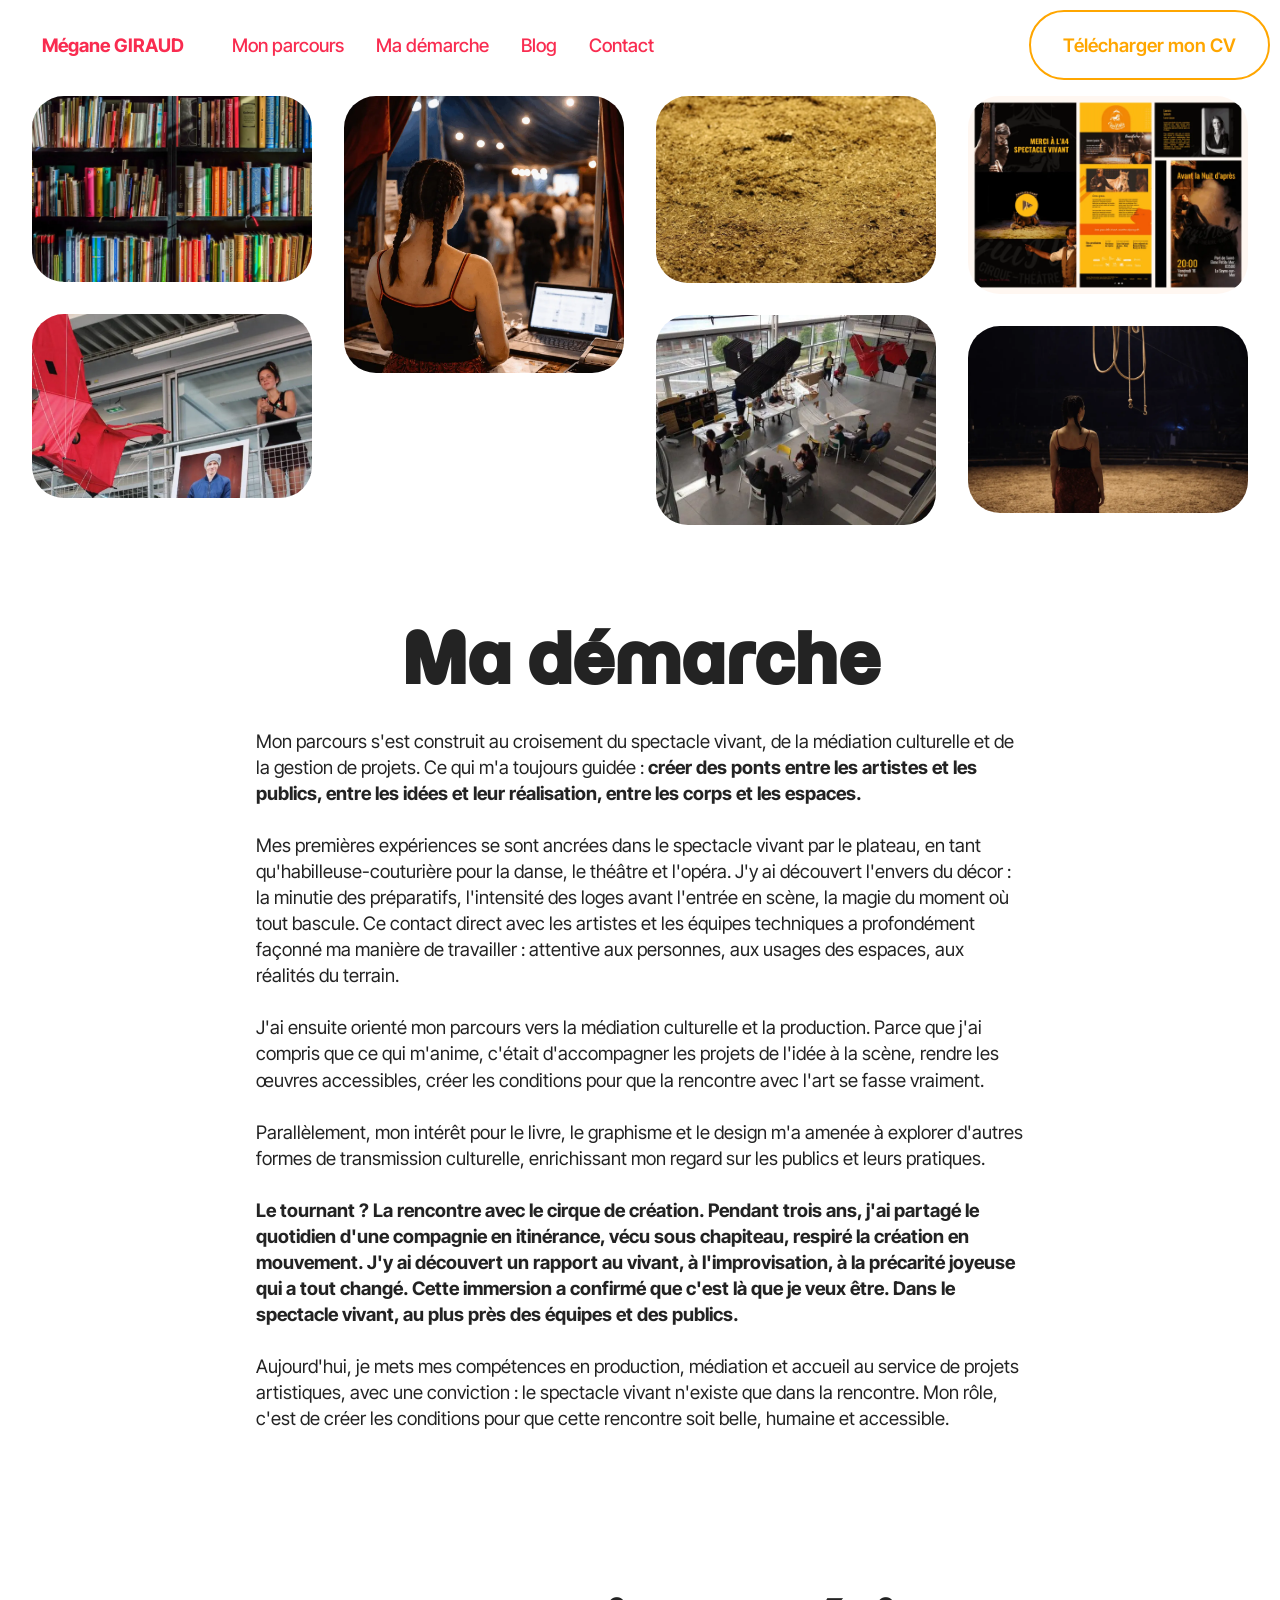
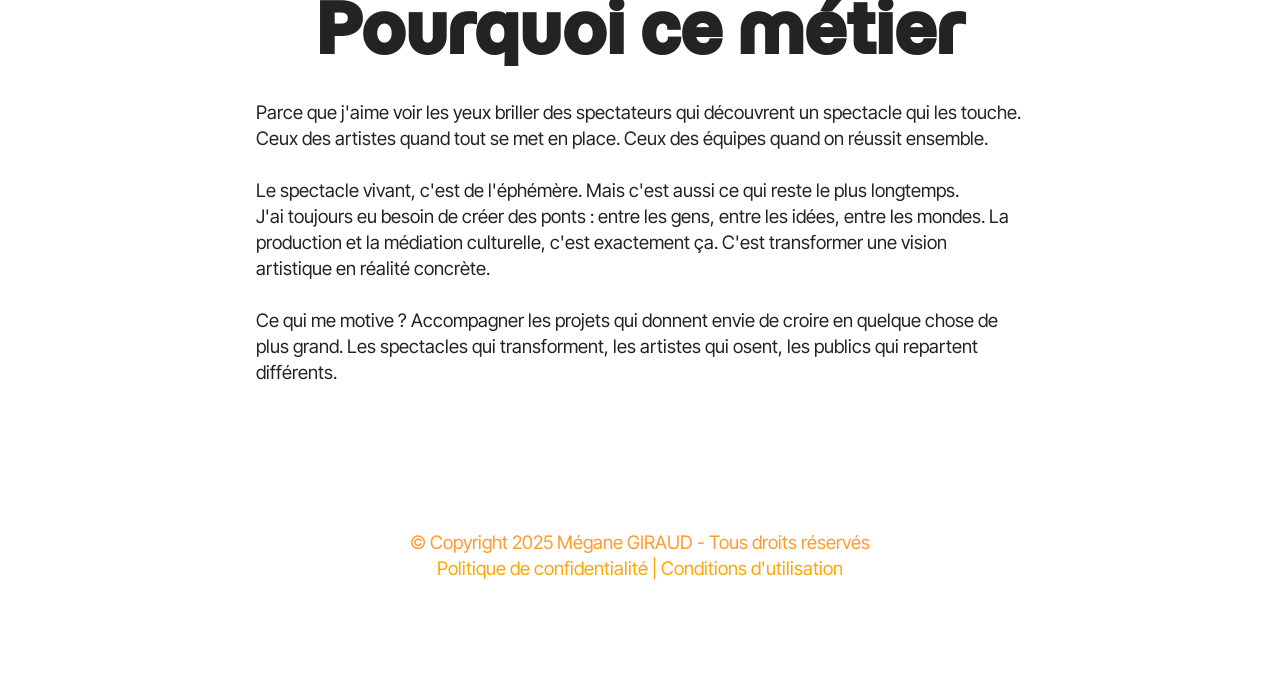
==== commit 82e2aeef: "create github pages" ====
--- a/page1.html
+++ b/page1.html
@@ -24,7 +24,7 @@
   <noscript><link rel="stylesheet" href="https://fonts.googleapis.com/css?family=Momo+Trust+Display:400&display=swap"></noscript>
   <link rel="preload" href="https://fonts.googleapis.com/css?family=Inter+Tight:100,200,300,400,500,600,700,800,900,100i,200i,300i,400i,500i,600i,700i,800i,900i&display=swap" as="style" onload="this.onload=null;this.rel='stylesheet'">
   <noscript><link rel="stylesheet" href="https://fonts.googleapis.com/css?family=Inter+Tight:100,200,300,400,500,600,700,800,900,100i,200i,300i,400i,500i,600i,700i,800i,900i&display=swap"></noscript>
-  <link rel="preload" as="style" href="assets/mobirise/css/mbr-additional.css?v=O0kMSK"><link rel="stylesheet" href="assets/mobirise/css/mbr-additional.css?v=O0kMSK" type="text/css">
+  <link rel="preload" as="style" href="assets/mobirise/css/mbr-additional.css?v=R3IGi3"><link rel="stylesheet" href="assets/mobirise/css/mbr-additional.css?v=R3IGi3" type="text/css">
 
   
   
@@ -76,114 +76,114 @@
         </div>
         <div class="row mbr-gallery mbr-masonry" data-masonry="{&quot;percentPosition&quot;: true }">
             <div class="col-12 col-md-6 col-lg-3 item gallery-image">
-                <div class="item-wrapper" data-toggle="modal" data-bs-toggle="modal" data-target="#v94C3iDfAV-modal" data-bs-target="#v94C3iDfAV-modal">
-                    <img class="w-100" src="assets/images/christmas-background-1204029-1280-1256x835.jpg" alt="Librairie" data-slide-to="0" data-bs-slide-to="0" data-target="#lb-v94C3iDfAV" data-bs-target="#lb-v94C3iDfAV">
-                    <div class="icon-wrapper">
-                        <span class="mobi-mbri mobi-mbri-search mbr-iconfont mbr-iconfont-btn"></span>
-                    </div>
-                </div>
-                
-            </div>
-            <div class="col-12 col-md-6 col-lg-3 item gallery-image">
-                <div class="item-wrapper" data-toggle="modal" data-bs-toggle="modal" data-target="#v94C3iDfAV-modal" data-bs-target="#v94C3iDfAV-modal">
-                    <img class="w-100" src="assets/images/billetterie-1024x1536.png" alt="Mobirise Website Builder" data-slide-to="1" data-bs-slide-to="1" data-target="#lb-v94C3iDfAV" data-bs-target="#lb-v94C3iDfAV">
-                    <div class="icon-wrapper">
-                        <span class="mobi-mbri mobi-mbri-search mbr-iconfont mbr-iconfont-btn"></span>
-                    </div>
-                </div>
-                
-            </div>
-            <div class="col-12 col-md-6 col-lg-3 item gallery-image">
-                <div class="item-wrapper" data-toggle="modal" data-bs-toggle="modal" data-target="#v94C3iDfAV-modal" data-bs-target="#v94C3iDfAV-modal">
-                    <img class="w-100" src="assets/images/img-3951-1256x837.jpg" alt="Mobirise Website Builder" data-slide-to="2" data-bs-slide-to="2" data-target="#lb-v94C3iDfAV" data-bs-target="#lb-v94C3iDfAV">
-                    <div class="icon-wrapper">
-                        <span class="mobi-mbri mobi-mbri-search mbr-iconfont mbr-iconfont-btn"></span>
-                    </div>
-                </div>
-                
-            </div>
-            <div class="col-12 col-md-6 col-lg-3 item gallery-image">
-                <div class="item-wrapper" data-toggle="modal" data-bs-toggle="modal" data-target="#v94C3iDfAV-modal" data-bs-target="#v94C3iDfAV-modal">
-                    <img class="w-100" src="assets/images/portfolio-mag-1-1256x888.png" alt="Mobirise Website Builder" data-slide-to="3" data-bs-slide-to="3" data-target="#lb-v94C3iDfAV" data-bs-target="#lb-v94C3iDfAV">
-                    <div class="icon-wrapper">
-                        <span class="mobi-mbri mobi-mbri-search mbr-iconfont mbr-iconfont-btn"></span>
-                    </div>
-                </div>
-                
-            </div>
-            <div class="col-12 col-md-6 col-lg-3 item gallery-image">
-                <div class="item-wrapper" data-toggle="modal" data-bs-toggle="modal" data-target="#v94C3iDfAV-modal" data-bs-target="#v94C3iDfAV-modal">
-                    <img class="w-100" src="assets/images/dome-mediation-numerique-textile-megane-giraud-2-960x630.jpg" alt="Mobirise Website Builder" data-slide-to="4" data-bs-slide-to="4" data-target="#lb-v94C3iDfAV" data-bs-target="#lb-v94C3iDfAV">
-                    <div class="icon-wrapper">
-                        <span class="mobi-mbri mobi-mbri-search mbr-iconfont mbr-iconfont-btn"></span>
-                    </div>
-                </div>
-                
-            </div>
-            <div class="col-12 col-md-6 col-lg-3 item gallery-image">
-                <div class="item-wrapper" data-toggle="modal" data-bs-toggle="modal" data-target="#v94C3iDfAV-modal" data-bs-target="#v94C3iDfAV-modal">
-                    <img class="w-100" src="assets/images/dome-mediation-numerique-textile-megane-giraud-3-640x480.jpg" alt="Mobirise Website Builder" data-slide-to="5" data-bs-slide-to="5" data-target="#lb-v94C3iDfAV" data-bs-target="#lb-v94C3iDfAV">
-                    <div class="icon-wrapper">
-                        <span class="mobi-mbri mobi-mbri-search mbr-iconfont mbr-iconfont-btn"></span>
-                    </div>
-                </div>
-                
-            </div>
-            <div class="col-12 col-md-6 col-lg-3 item gallery-image">
-                <div class="item-wrapper" data-toggle="modal" data-bs-toggle="modal" data-target="#v94C3iDfAV-modal" data-bs-target="#v94C3iDfAV-modal">
-                    <img class="w-100" src="assets/images/megane-giraud-1536x1024.png" alt="Mobirise Website Builder" data-slide-to="6" data-bs-slide-to="6" data-target="#lb-v94C3iDfAV" data-bs-target="#lb-v94C3iDfAV">
-                    <div class="icon-wrapper">
-                        <span class="mobi-mbri mobi-mbri-search mbr-iconfont mbr-iconfont-btn"></span>
-                    </div>
-                </div>
-                
-            </div>
-        </div>
-
-        <div class="modal mbr-slider" tabindex="-1" role="dialog" aria-hidden="true" id="v94C3iDfAV-modal">
+                <div class="item-wrapper" data-toggle="modal" data-bs-toggle="modal" data-target="#v9B7zrjYe8-modal" data-bs-target="#v9B7zrjYe8-modal">
+                    <img class="w-100" src="assets/images/christmas-background-1204029-1280-1256x835.webp" alt="Librairie" data-slide-to="0" data-bs-slide-to="0" data-target="#lb-v9B7zrjYe8" data-bs-target="#lb-v9B7zrjYe8">
+                    <div class="icon-wrapper">
+                        <span class="mobi-mbri mobi-mbri-search mbr-iconfont mbr-iconfont-btn"></span>
+                    </div>
+                </div>
+                
+            </div>
+            <div class="col-12 col-md-6 col-lg-3 item gallery-image">
+                <div class="item-wrapper" data-toggle="modal" data-bs-toggle="modal" data-target="#v9B7zrjYe8-modal" data-bs-target="#v9B7zrjYe8-modal">
+                    <img class="w-100" src="assets/images/billetterie-1024x1536.webp" alt="Mobirise Website Builder" data-slide-to="1" data-bs-slide-to="1" data-target="#lb-v9B7zrjYe8" data-bs-target="#lb-v9B7zrjYe8">
+                    <div class="icon-wrapper">
+                        <span class="mobi-mbri mobi-mbri-search mbr-iconfont mbr-iconfont-btn"></span>
+                    </div>
+                </div>
+                
+            </div>
+            <div class="col-12 col-md-6 col-lg-3 item gallery-image">
+                <div class="item-wrapper" data-toggle="modal" data-bs-toggle="modal" data-target="#v9B7zrjYe8-modal" data-bs-target="#v9B7zrjYe8-modal">
+                    <img class="w-100" src="assets/images/img-3951-1256x837.webp" alt="Mobirise Website Builder" data-slide-to="2" data-bs-slide-to="2" data-target="#lb-v9B7zrjYe8" data-bs-target="#lb-v9B7zrjYe8">
+                    <div class="icon-wrapper">
+                        <span class="mobi-mbri mobi-mbri-search mbr-iconfont mbr-iconfont-btn"></span>
+                    </div>
+                </div>
+                
+            </div>
+            <div class="col-12 col-md-6 col-lg-3 item gallery-image">
+                <div class="item-wrapper" data-toggle="modal" data-bs-toggle="modal" data-target="#v9B7zrjYe8-modal" data-bs-target="#v9B7zrjYe8-modal">
+                    <img class="w-100" src="assets/images/portfolio-mag-1-1256x888.webp" alt="Mobirise Website Builder" data-slide-to="3" data-bs-slide-to="3" data-target="#lb-v9B7zrjYe8" data-bs-target="#lb-v9B7zrjYe8">
+                    <div class="icon-wrapper">
+                        <span class="mobi-mbri mobi-mbri-search mbr-iconfont mbr-iconfont-btn"></span>
+                    </div>
+                </div>
+                
+            </div>
+            <div class="col-12 col-md-6 col-lg-3 item gallery-image">
+                <div class="item-wrapper" data-toggle="modal" data-bs-toggle="modal" data-target="#v9B7zrjYe8-modal" data-bs-target="#v9B7zrjYe8-modal">
+                    <img class="w-100" src="assets/images/dome-mediation-numerique-textile-megane-giraud-2-960x630.webp" alt="Mobirise Website Builder" data-slide-to="4" data-bs-slide-to="4" data-target="#lb-v9B7zrjYe8" data-bs-target="#lb-v9B7zrjYe8">
+                    <div class="icon-wrapper">
+                        <span class="mobi-mbri mobi-mbri-search mbr-iconfont mbr-iconfont-btn"></span>
+                    </div>
+                </div>
+                
+            </div>
+            <div class="col-12 col-md-6 col-lg-3 item gallery-image">
+                <div class="item-wrapper" data-toggle="modal" data-bs-toggle="modal" data-target="#v9B7zrjYe8-modal" data-bs-target="#v9B7zrjYe8-modal">
+                    <img class="w-100" src="assets/images/dome-mediation-numerique-textile-megane-giraud-3-640x480.webp" alt="Mobirise Website Builder" data-slide-to="5" data-bs-slide-to="5" data-target="#lb-v9B7zrjYe8" data-bs-target="#lb-v9B7zrjYe8">
+                    <div class="icon-wrapper">
+                        <span class="mobi-mbri mobi-mbri-search mbr-iconfont mbr-iconfont-btn"></span>
+                    </div>
+                </div>
+                
+            </div>
+            <div class="col-12 col-md-6 col-lg-3 item gallery-image">
+                <div class="item-wrapper" data-toggle="modal" data-bs-toggle="modal" data-target="#v9B7zrjYe8-modal" data-bs-target="#v9B7zrjYe8-modal">
+                    <img class="w-100" src="assets/images/megane-giraud-1536x1024.webp" alt="Mobirise Website Builder" data-slide-to="6" data-bs-slide-to="6" data-target="#lb-v9B7zrjYe8" data-bs-target="#lb-v9B7zrjYe8">
+                    <div class="icon-wrapper">
+                        <span class="mobi-mbri mobi-mbri-search mbr-iconfont mbr-iconfont-btn"></span>
+                    </div>
+                </div>
+                
+            </div>
+        </div>
+
+        <div class="modal mbr-slider" tabindex="-1" role="dialog" aria-hidden="true" id="v9B7zrjYe8-modal">
             <div class="modal-dialog" role="document">
                 <div class="modal-content">
                     <div class="modal-body">
-                        <div class="carousel slide" id="lb-v94C3iDfAV" data-interval="5000" data-bs-interval="5000">
+                        <div class="carousel slide" id="lb-v9B7zrjYe8" data-interval="5000" data-bs-interval="5000">
                             <div class="carousel-inner">
                                 <div class="carousel-item active">
-                                    <img class="d-block w-100" src="assets/images/christmas-background-1204029-1280-1256x835.jpg" alt="Mobirise Website Builder">
-                                </div>
-                                <div class="carousel-item">
-                                    <img class="d-block w-100" src="assets/images/billetterie-1024x1536.png" alt="Mobirise Website Builder">
-                                </div>
-                                <div class="carousel-item">
-                                    <img class="d-block w-100" src="assets/images/img-3951-1256x837.jpg" alt="Mobirise Website Builder">
-                                </div>
-                                <div class="carousel-item">
-                                    <img class="d-block w-100" src="assets/images/portfolio-mag-1-1256x888.png" alt="Mobirise Website Builder">
-                                </div>
-                                <div class="carousel-item">
-                                    <img class="d-block w-100" src="assets/images/dome-mediation-numerique-textile-megane-giraud-2-960x630.jpg" alt="Mobirise Website Builder">
-                                </div>
-                                <div class="carousel-item">
-                                    <img class="d-block w-100" src="assets/images/dome-mediation-numerique-textile-megane-giraud-3-640x480.jpg" alt="Mobirise Website Builder">
-                                </div>
-                                <div class="carousel-item">
-                                    <img class="d-block w-100" src="assets/images/megane-giraud-1536x1024.png" alt="Mobirise Website Builder">
+                                    <img class="d-block w-100" src="assets/images/christmas-background-1204029-1280-1256x835.webp" alt="Mobirise Website Builder">
+                                </div>
+                                <div class="carousel-item">
+                                    <img class="d-block w-100" src="assets/images/billetterie-1024x1536.webp" alt="Mobirise Website Builder">
+                                </div>
+                                <div class="carousel-item">
+                                    <img class="d-block w-100" src="assets/images/img-3951-1256x837.webp" alt="Mobirise Website Builder">
+                                </div>
+                                <div class="carousel-item">
+                                    <img class="d-block w-100" src="assets/images/portfolio-mag-1-1256x888.webp" alt="Mobirise Website Builder">
+                                </div>
+                                <div class="carousel-item">
+                                    <img class="d-block w-100" src="assets/images/dome-mediation-numerique-textile-megane-giraud-2-960x630.webp" alt="Mobirise Website Builder">
+                                </div>
+                                <div class="carousel-item">
+                                    <img class="d-block w-100" src="assets/images/dome-mediation-numerique-textile-megane-giraud-3-640x480.webp" alt="Mobirise Website Builder">
+                                </div>
+                                <div class="carousel-item">
+                                    <img class="d-block w-100" src="assets/images/megane-giraud-1536x1024.webp" alt="Mobirise Website Builder">
                                 </div>
                             </div>
                             <ol class="carousel-indicators">
-                                <li data-slide-to="0" data-bs-slide-to="0" class="active" data-target="#lb-v94C3iDfAV" data-bs-target="#lb-v94C3iDfAV"></li>
-                                <li data-slide-to="1" data-bs-slide-to="1" data-target="#lb-v94C3iDfAV" data-bs-target="#lb-v94C3iDfAV"></li>
-                                <li data-slide-to="2" data-bs-slide-to="2" data-target="#lb-v94C3iDfAV" data-bs-target="#lb-v94C3iDfAV"></li>
-                                <li data-slide-to="3" data-bs-slide-to="3" data-target="#lb-v94C3iDfAV" data-bs-target="#lb-v94C3iDfAV"></li>
-                                <li data-slide-to="4" data-bs-slide-to="4" data-target="#lb-v94C3iDfAV" data-bs-target="#lb-v94C3iDfAV"></li>
-                                <li data-slide-to="5" data-bs-slide-to="5" data-target="#lb-v94C3iDfAV" data-bs-target="#lb-v94C3iDfAV"></li>
-                                <li data-slide-to="6" data-bs-slide-to="6" data-target="#lb-v94C3iDfAV" data-bs-target="#lb-v94C3iDfAV"></li>
+                                <li data-slide-to="0" data-bs-slide-to="0" class="active" data-target="#lb-v9B7zrjYe8" data-bs-target="#lb-v9B7zrjYe8"></li>
+                                <li data-slide-to="1" data-bs-slide-to="1" data-target="#lb-v9B7zrjYe8" data-bs-target="#lb-v9B7zrjYe8"></li>
+                                <li data-slide-to="2" data-bs-slide-to="2" data-target="#lb-v9B7zrjYe8" data-bs-target="#lb-v9B7zrjYe8"></li>
+                                <li data-slide-to="3" data-bs-slide-to="3" data-target="#lb-v9B7zrjYe8" data-bs-target="#lb-v9B7zrjYe8"></li>
+                                <li data-slide-to="4" data-bs-slide-to="4" data-target="#lb-v9B7zrjYe8" data-bs-target="#lb-v9B7zrjYe8"></li>
+                                <li data-slide-to="5" data-bs-slide-to="5" data-target="#lb-v9B7zrjYe8" data-bs-target="#lb-v9B7zrjYe8"></li>
+                                <li data-slide-to="6" data-bs-slide-to="6" data-target="#lb-v9B7zrjYe8" data-bs-target="#lb-v9B7zrjYe8"></li>
                             </ol>
                             <a role="button" href="" class="close" data-dismiss="modal" data-bs-dismiss="modal" aria-label="Close">
                             </a>
-                            <a class="carousel-control-prev carousel-control" role="button" data-slide="prev" data-bs-slide="prev" href="#lb-v94C3iDfAV">
+                            <a class="carousel-control-prev carousel-control" role="button" data-slide="prev" data-bs-slide="prev" href="#lb-v9B7zrjYe8">
                                 <span class="mobi-mbri mobi-mbri-arrow-prev" aria-hidden="true"></span>
                                 <span class="sr-only visually-hidden">Previous</span>
                             </a>
-                            <a class="carousel-control-next carousel-control" role="button" data-slide="next" data-bs-slide="next" href="#lb-v94C3iDfAV">
+                            <a class="carousel-control-next carousel-control" role="button" data-slide="next" data-bs-slide="next" href="#lb-v9B7zrjYe8">
                                 <span class="mobi-mbri mobi-mbri-arrow-next" aria-hidden="true"></span>
                                 <span class="sr-only visually-hidden">Next</span>
                             </a>
@@ -248,7 +248,7 @@
             </div>
         </div>
     </div>
-</section><section class="display-7" style="padding: 0;align-items: center;justify-content: center;flex-wrap: wrap;    align-content: center;display: flex;position: relative;height: 4rem;"><a href="https://mobiri.se/152356" style="flex: 1 1;height: 4rem;position: absolute;width: 100%;z-index: 1;"><img alt="" style="height: 4rem;" src="[data-uri]"></a><p style="margin: 0;text-align: center;" class="display-7">&#8204;</p><a style="z-index:1" href="https://mobirise.com/builder/no-code-website-builder.html">No Code Website Builder</a></section><script src="assets/bootstrap/js/bootstrap.bundle.min.js"></script>  <script src="assets/smoothscroll/smooth-scroll.js"></script>  <script src="assets/ytplayer/index.js"></script>  <script src="assets/dropdown/js/navbar-dropdown.js"></script>  <script src="assets/masonry/masonry.pkgd.min.js"></script>  <script src="assets/imagesloaded/imagesloaded.pkgd.min.js"></script>  <script src="assets/theme/js/script.js"></script>  <script src="assets/gallery/player.min.js"></script>  <script src="assets/gallery/script.js"></script>  
+</section><section class="display-7" style="padding: 0;align-items: center;justify-content: center;flex-wrap: wrap;    align-content: center;display: flex;position: relative;height: 4rem;"><a href="https://mobiri.se/152356" style="flex: 1 1;height: 4rem;position: absolute;width: 100%;z-index: 1;"><img alt="" style="height: 4rem;" src="[data-uri]"></a><p style="margin: 0;text-align: center;" class="display-7">&#8204;</p><a style="z-index:1" href="https://mobirise.com/builder/ai-website-generator.html">AI Website Generator</a></section><script src="assets/bootstrap/js/bootstrap.bundle.min.js"></script>  <script src="assets/smoothscroll/smooth-scroll.js"></script>  <script src="assets/ytplayer/index.js"></script>  <script src="assets/dropdown/js/navbar-dropdown.js"></script>  <script src="assets/masonry/masonry.pkgd.min.js"></script>  <script src="assets/imagesloaded/imagesloaded.pkgd.min.js"></script>  <script src="assets/theme/js/script.js"></script>  <script src="assets/gallery/player.min.js"></script>  <script src="assets/gallery/script.js"></script>  
   
   
   <input name="animation" type="hidden">
--- a/assets/mobirise/css/mbr-additional.css
+++ b/assets/mobirise/css/mbr-additional.css
@@ -1349,7 +1349,7 @@
 }
 .cid-v2bgPXjnMu {
   display: flex;
-  background-image: url("../../../assets/images/megane-giraud-1536x1024.png");
+  background-image: url("../../../assets/images/megane-giraud-1536x1024.webp");
 }
 .cid-v2bgPXjnMu .mbr-overlay {
   background-color: #000000;
@@ -1583,7 +1583,7 @@
   max-width: 800px;
 }
 .cid-v8R2Uajqz5 .card1 {
-  background-image: url("../../../assets/images/portfolio-mag-1-1256x888.png");
+  background-image: url("../../../assets/images/portfolio-mag-1-1256x888.webp");
   background-size: cover;
   background-position: center center;
 }
@@ -1591,7 +1591,7 @@
   background: #ffc195;
 }
 .cid-v8R2Uajqz5 .card2 {
-  background-image: url("../../../assets/images/pmm-5736-2000x1333.jpeg");
+  background-image: url("../../../assets/images/pmm-5736-2000x1333.webp");
   background-size: cover;
   background-position: center center;
 }
@@ -1599,7 +1599,7 @@
   background: #ffd7ef;
 }
 .cid-v8R2Uajqz5 .card3 {
-  background-image: url("../../../assets/images/dome-mediation-numerique-textile-megane-giraud-3-640x480.jpg");
+  background-image: url("../../../assets/images/dome-mediation-numerique-textile-megane-giraud-3-640x480.webp");
   background-size: cover;
   background-position: center center;
 }
@@ -1607,7 +1607,7 @@
   background: #ffea64;
 }
 .cid-v8R2Uajqz5 .card4 {
-  background-image: url("../../../assets/images/logo-effet-papier-1920x1080.png");
+  background-image: url("../../../assets/images/logo-effet-papier-1920x1080.webp");
   background-size: cover;
   background-position: center center;
 }
@@ -1707,7 +1707,7 @@
   max-width: 800px;
 }
 .cid-v8S7GMNAjk .card1 {
-  background-image: url("../../../assets/images/icone-sur-fond-rose-2000x2000.png");
+  background-image: url("../../../assets/images/icone-sur-fond-rose-2000x2000.webp");
   background-size: cover;
   background-position: center center;
 }
@@ -1715,7 +1715,7 @@
   background: #ffc195;
 }
 .cid-v8S7GMNAjk .card2 {
-  background-image: url("../../../assets/images/les-chemins-de-lgalit-plateau-2000x1414.png");
+  background-image: url("../../../assets/images/les-chemins-de-lgalit-plateau-2000x1414.webp");
   background-size: cover;
   background-position: center center;
 }
@@ -1723,7 +1723,7 @@
   background: #ffd7ef;
 }
 .cid-v8S7GMNAjk .card3 {
-  background-image: url("../../../assets/images/portfolio-mag-8-2000x1414.png");
+  background-image: url("../../../assets/images/portfolio-mag-8-2000x1414.webp");
   background-size: cover;
   background-position: center center;
 }
@@ -1731,7 +1731,7 @@
   background: #ffea64;
 }
 .cid-v8S7GMNAjk .card4 {
-  background-image: url("../../../assets/images/pluriels-500x500.png");
+  background-image: url("../../../assets/images/pluriels-500x500.webp");
   background-size: cover;
   background-position: center center;
 }
@@ -1831,7 +1831,7 @@
   max-width: 800px;
 }
 .cid-v949Kt0pUi .card1 {
-  background-image: url("../../../assets/images/epoque-caen-24-703x703.png");
+  background-image: url("../../../assets/images/epoque-caen-24-703x703.webp");
   background-size: cover;
   background-position: center center;
 }
@@ -1839,7 +1839,7 @@
   background: #ffc195;
 }
 .cid-v949Kt0pUi .card2 {
-  background-image: url("../../../assets/images/labeo-500x500.png");
+  background-image: url("../../../assets/images/labeo-500x500.webp");
   background-size: cover;
   background-position: center center;
 }
@@ -1847,7 +1847,7 @@
   background: #ffd7ef;
 }
 .cid-v949Kt0pUi .card3 {
-  background-image: url("../../../assets/images/livre-paris-500x500.png");
+  background-image: url("../../../assets/images/livre-paris-500x500.webp");
   background-size: cover;
   background-position: center center;
 }
@@ -1855,7 +1855,7 @@
   background: #ffea64;
 }
 .cid-v949Kt0pUi .card4 {
-  background-image: url("../../../assets/images/4-1080x1080.png");
+  background-image: url("../../../assets/images/4-1080x1080.webp");
   background-size: cover;
   background-position: center center;
 }
@@ -4481,7 +4481,7 @@
   }
 }
 .cid-v92jIvCfl6 .wrap {
-  background: url("../../../assets/images/background1.jpg");
+  background: url("../../../assets/images/background1.webp");
   background-repeat: no-repeat;
   background-position: center;
   background-size: cover;
@@ -6405,7 +6405,7 @@
   display: flex;
   padding-top: 20rem;
   padding-bottom: 4rem;
-  background-image: url("../../../assets/images/portfolio-mag-5-662x468.png");
+  background-image: url("../../../assets/images/portfolio-mag-5-662x468.webp");
 }
 .cid-v94bOotFtj .mbr-overlay {
   background-color: #000000;
@@ -7299,7 +7299,7 @@
   display: flex;
   padding-top: 20rem;
   padding-bottom: 4rem;
-  background-image: url("../../../assets/images/pmm-5824-2000x1333.jpeg");
+  background-image: url("../../../assets/images/pmm-5824-2000x1333.webp");
 }
 .cid-v94chuKFoV .mbr-overlay {
   background-color: #000000;
@@ -8198,7 +8198,7 @@
   display: flex;
   padding-top: 20rem;
   padding-bottom: 4rem;
-  background-image: url("../../../assets/images/dome-mediation-numerique-textile-megane-giraud-2-960x630.jpg");
+  background-image: url("../../../assets/images/dome-mediation-numerique-textile-megane-giraud-2-960x630.webp");
 }
 .cid-v94dGUjtmE .mbr-overlay {
   background-color: #000000;
@@ -9092,7 +9092,7 @@
   display: flex;
   padding-top: 20rem;
   padding-bottom: 4rem;
-  background-image: url("../../../assets/images/portfolio-mag-6-2000x1414.png");
+  background-image: url("../../../assets/images/portfolio-mag-6-2000x1414.webp");
 }
 .cid-v94eY4bFGJ .mbr-overlay {
   background-color: #000000;
@@ -9997,7 +9997,7 @@
   display: flex;
   padding-top: 20rem;
   padding-bottom: 4rem;
-  background-image: url("../../../assets/images/isabelle-aureau-megane-giraud-20-1920x1080.png");
+  background-image: url("../../../assets/images/isabelle-aureau-megane-giraud-20-1920x1080.webp");
 }
 .cid-v94iIy3yd0 .mbr-overlay {
   background-color: #000000;
@@ -10896,7 +10896,7 @@
   display: flex;
   padding-top: 20rem;
   padding-bottom: 4rem;
-  background-image: url("../../../assets/images/les-chemins-de-lgalit-plateau-2000x1414.png");
+  background-image: url("../../../assets/images/les-chemins-de-lgalit-plateau-2000x1414.webp");
 }
 .cid-v94lHiH1oO .mbr-overlay {
   background-color: #000000;
@@ -11795,7 +11795,7 @@
   display: flex;
   padding-top: 20rem;
   padding-bottom: 4rem;
-  background-image: url("../../../assets/images/portfolio-mag-7-2000x1414.png");
+  background-image: url("../../../assets/images/portfolio-mag-7-2000x1414.webp");
 }
 .cid-v94oHNvheu .mbr-overlay {
   background-color: #000000;
@@ -12447,7 +12447,7 @@
   display: flex;
   padding-top: 20rem;
   padding-bottom: 4rem;
-  background-image: url("../../../assets/images/portfolio-mag-9-2000x1414.png");
+  background-image: url("../../../assets/images/portfolio-mag-9-2000x1414.webp");
 }
 .cid-v94rie5k2o .mbr-overlay {
   background-color: #000000;
@@ -13096,7 +13096,7 @@
   display: flex;
   padding-top: 20rem;
   padding-bottom: 4rem;
-  background-image: url("../../../assets/images/urban-poster-2000x1333.png");
+  background-image: url("../../../assets/images/urban-poster-2000x1333.webp");
 }
 .cid-v94t537UtI .mbr-overlay {
   background-color: #000000;
--- a/assets/mobirise/css/mbr-additional.css
+++ b/assets/mobirise/css/mbr-additional.css
@@ -1349,7 +1349,7 @@
 }
 .cid-v2bgPXjnMu {
   display: flex;
-  background-image: url("../../../assets/images/megane-giraud-1536x1024.png");
+  background-image: url("../../../assets/images/megane-giraud-1536x1024.webp");
 }
 .cid-v2bgPXjnMu .mbr-overlay {
   background-color: #000000;
@@ -1583,7 +1583,7 @@
   max-width: 800px;
 }
 .cid-v8R2Uajqz5 .card1 {
-  background-image: url("../../../assets/images/portfolio-mag-1-1256x888.png");
+  background-image: url("../../../assets/images/portfolio-mag-1-1256x888.webp");
   background-size: cover;
   background-position: center center;
 }
@@ -1591,7 +1591,7 @@
   background: #ffc195;
 }
 .cid-v8R2Uajqz5 .card2 {
-  background-image: url("../../../assets/images/pmm-5736-2000x1333.jpeg");
+  background-image: url("../../../assets/images/pmm-5736-2000x1333.webp");
   background-size: cover;
   background-position: center center;
 }
@@ -1599,7 +1599,7 @@
   background: #ffd7ef;
 }
 .cid-v8R2Uajqz5 .card3 {
-  background-image: url("../../../assets/images/dome-mediation-numerique-textile-megane-giraud-3-640x480.jpg");
+  background-image: url("../../../assets/images/dome-mediation-numerique-textile-megane-giraud-3-640x480.webp");
   background-size: cover;
   background-position: center center;
 }
@@ -1607,7 +1607,7 @@
   background: #ffea64;
 }
 .cid-v8R2Uajqz5 .card4 {
-  background-image: url("../../../assets/images/logo-effet-papier-1920x1080.png");
+  background-image: url("../../../assets/images/logo-effet-papier-1920x1080.webp");
   background-size: cover;
   background-position: center center;
 }
@@ -1707,7 +1707,7 @@
   max-width: 800px;
 }
 .cid-v8S7GMNAjk .card1 {
-  background-image: url("../../../assets/images/icone-sur-fond-rose-2000x2000.png");
+  background-image: url("../../../assets/images/icone-sur-fond-rose-2000x2000.webp");
   background-size: cover;
   background-position: center center;
 }
@@ -1715,7 +1715,7 @@
   background: #ffc195;
 }
 .cid-v8S7GMNAjk .card2 {
-  background-image: url("../../../assets/images/les-chemins-de-lgalit-plateau-2000x1414.png");
+  background-image: url("../../../assets/images/les-chemins-de-lgalit-plateau-2000x1414.webp");
   background-size: cover;
   background-position: center center;
 }
@@ -1723,7 +1723,7 @@
   background: #ffd7ef;
 }
 .cid-v8S7GMNAjk .card3 {
-  background-image: url("../../../assets/images/portfolio-mag-8-2000x1414.png");
+  background-image: url("../../../assets/images/portfolio-mag-8-2000x1414.webp");
   background-size: cover;
   background-position: center center;
 }
@@ -1731,7 +1731,7 @@
   background: #ffea64;
 }
 .cid-v8S7GMNAjk .card4 {
-  background-image: url("../../../assets/images/pluriels-500x500.png");
+  background-image: url("../../../assets/images/pluriels-500x500.webp");
   background-size: cover;
   background-position: center center;
 }
@@ -1831,7 +1831,7 @@
   max-width: 800px;
 }
 .cid-v949Kt0pUi .card1 {
-  background-image: url("../../../assets/images/epoque-caen-24-703x703.png");
+  background-image: url("../../../assets/images/epoque-caen-24-703x703.webp");
   background-size: cover;
   background-position: center center;
 }
@@ -1839,7 +1839,7 @@
   background: #ffc195;
 }
 .cid-v949Kt0pUi .card2 {
-  background-image: url("../../../assets/images/labeo-500x500.png");
+  background-image: url("../../../assets/images/labeo-500x500.webp");
   background-size: cover;
   background-position: center center;
 }
@@ -1847,7 +1847,7 @@
   background: #ffd7ef;
 }
 .cid-v949Kt0pUi .card3 {
-  background-image: url("../../../assets/images/livre-paris-500x500.png");
+  background-image: url("../../../assets/images/livre-paris-500x500.webp");
   background-size: cover;
   background-position: center center;
 }
@@ -1855,7 +1855,7 @@
   background: #ffea64;
 }
 .cid-v949Kt0pUi .card4 {
-  background-image: url("../../../assets/images/4-1080x1080.png");
+  background-image: url("../../../assets/images/4-1080x1080.webp");
   background-size: cover;
   background-position: center center;
 }
@@ -4481,7 +4481,7 @@
   }
 }
 .cid-v92jIvCfl6 .wrap {
-  background: url("../../../assets/images/background1.jpg");
+  background: url("../../../assets/images/background1.webp");
   background-repeat: no-repeat;
   background-position: center;
   background-size: cover;
@@ -6405,7 +6405,7 @@
   display: flex;
   padding-top: 20rem;
   padding-bottom: 4rem;
-  background-image: url("../../../assets/images/portfolio-mag-5-662x468.png");
+  background-image: url("../../../assets/images/portfolio-mag-5-662x468.webp");
 }
 .cid-v94bOotFtj .mbr-overlay {
   background-color: #000000;
@@ -7299,7 +7299,7 @@
   display: flex;
   padding-top: 20rem;
   padding-bottom: 4rem;
-  background-image: url("../../../assets/images/pmm-5824-2000x1333.jpeg");
+  background-image: url("../../../assets/images/pmm-5824-2000x1333.webp");
 }
 .cid-v94chuKFoV .mbr-overlay {
   background-color: #000000;
@@ -8198,7 +8198,7 @@
   display: flex;
   padding-top: 20rem;
   padding-bottom: 4rem;
-  background-image: url("../../../assets/images/dome-mediation-numerique-textile-megane-giraud-2-960x630.jpg");
+  background-image: url("../../../assets/images/dome-mediation-numerique-textile-megane-giraud-2-960x630.webp");
 }
 .cid-v94dGUjtmE .mbr-overlay {
   background-color: #000000;
@@ -9092,7 +9092,7 @@
   display: flex;
   padding-top: 20rem;
   padding-bottom: 4rem;
-  background-image: url("../../../assets/images/portfolio-mag-6-2000x1414.png");
+  background-image: url("../../../assets/images/portfolio-mag-6-2000x1414.webp");
 }
 .cid-v94eY4bFGJ .mbr-overlay {
   background-color: #000000;
@@ -9997,7 +9997,7 @@
   display: flex;
   padding-top: 20rem;
   padding-bottom: 4rem;
-  background-image: url("../../../assets/images/isabelle-aureau-megane-giraud-20-1920x1080.png");
+  background-image: url("../../../assets/images/isabelle-aureau-megane-giraud-20-1920x1080.webp");
 }
 .cid-v94iIy3yd0 .mbr-overlay {
   background-color: #000000;
@@ -10896,7 +10896,7 @@
   display: flex;
   padding-top: 20rem;
   padding-bottom: 4rem;
-  background-image: url("../../../assets/images/les-chemins-de-lgalit-plateau-2000x1414.png");
+  background-image: url("../../../assets/images/les-chemins-de-lgalit-plateau-2000x1414.webp");
 }
 .cid-v94lHiH1oO .mbr-overlay {
   background-color: #000000;
@@ -11795,7 +11795,7 @@
   display: flex;
   padding-top: 20rem;
   padding-bottom: 4rem;
-  background-image: url("../../../assets/images/portfolio-mag-7-2000x1414.png");
+  background-image: url("../../../assets/images/portfolio-mag-7-2000x1414.webp");
 }
 .cid-v94oHNvheu .mbr-overlay {
   background-color: #000000;
@@ -12447,7 +12447,7 @@
   display: flex;
   padding-top: 20rem;
   padding-bottom: 4rem;
-  background-image: url("../../../assets/images/portfolio-mag-9-2000x1414.png");
+  background-image: url("../../../assets/images/portfolio-mag-9-2000x1414.webp");
 }
 .cid-v94rie5k2o .mbr-overlay {
   background-color: #000000;
@@ -13096,7 +13096,7 @@
   display: flex;
   padding-top: 20rem;
   padding-bottom: 4rem;
-  background-image: url("../../../assets/images/urban-poster-2000x1333.png");
+  background-image: url("../../../assets/images/urban-poster-2000x1333.webp");
 }
 .cid-v94t537UtI .mbr-overlay {
   background-color: #000000;
